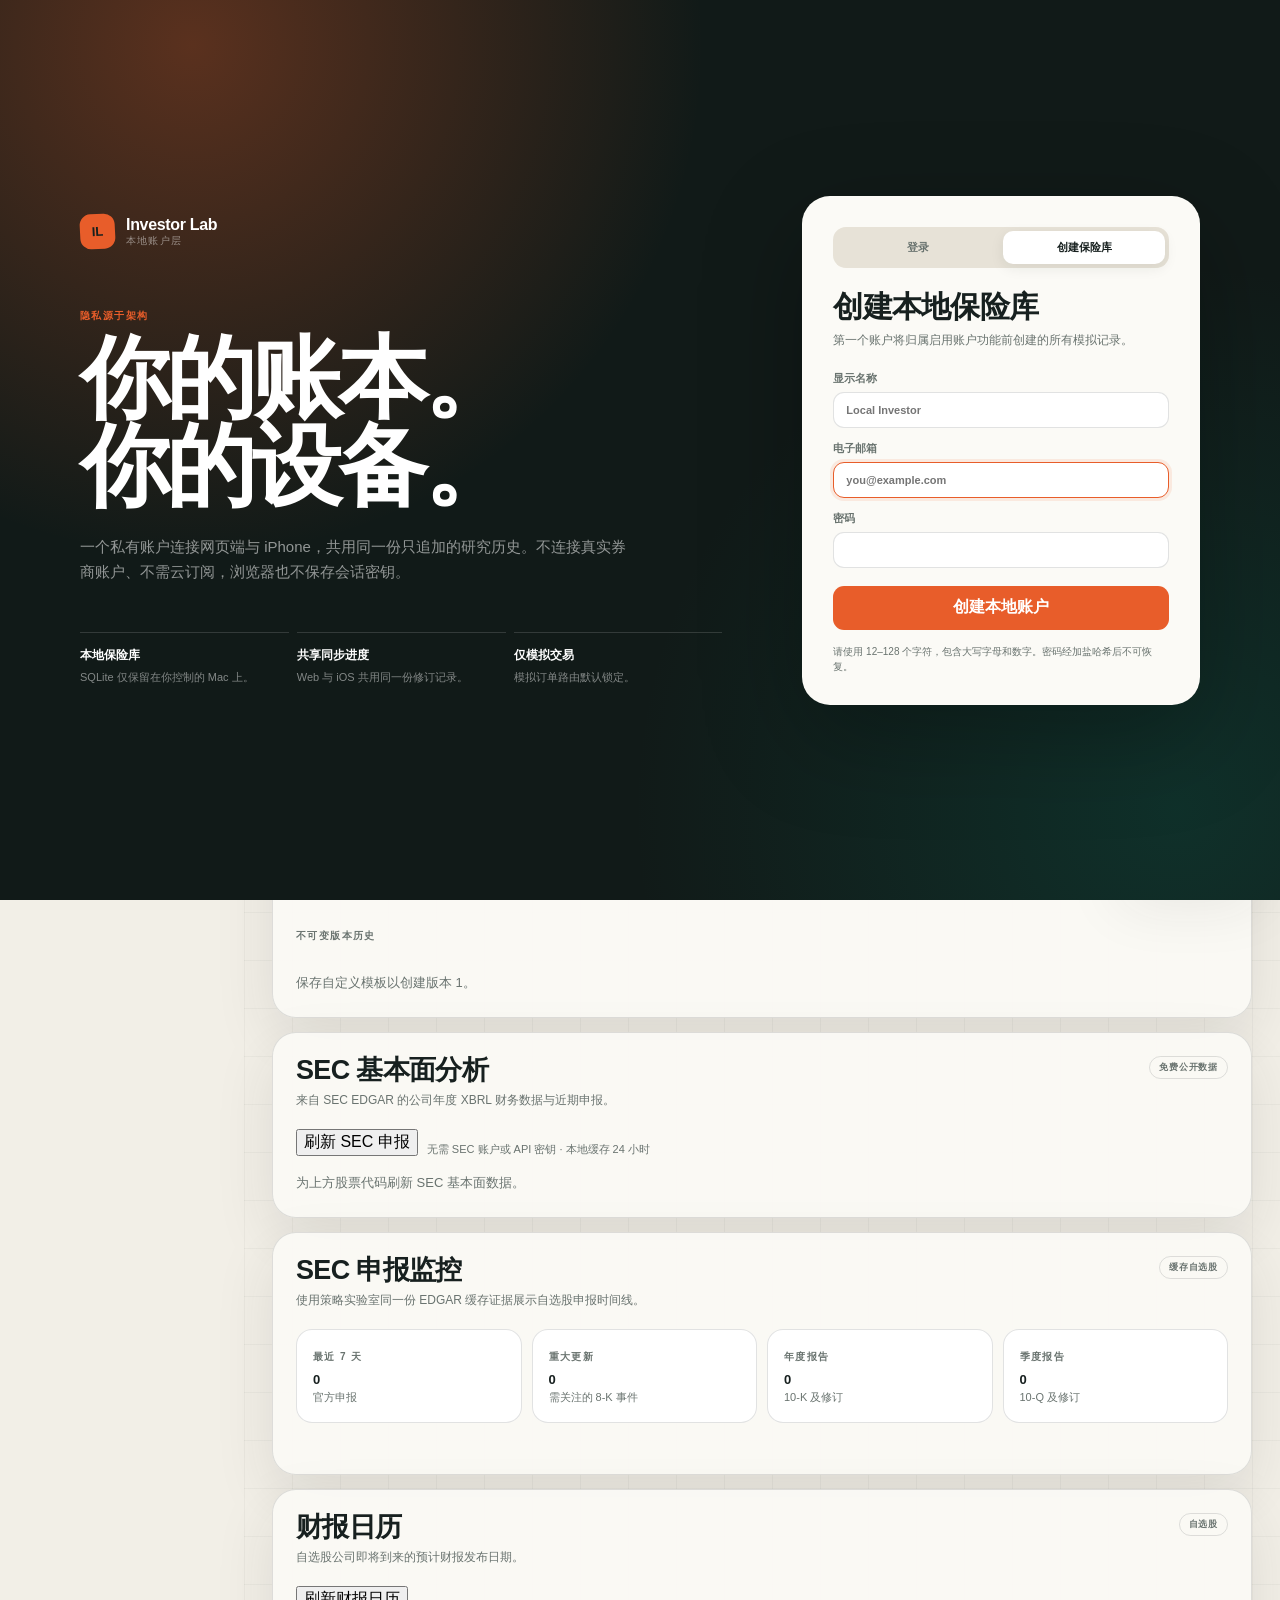
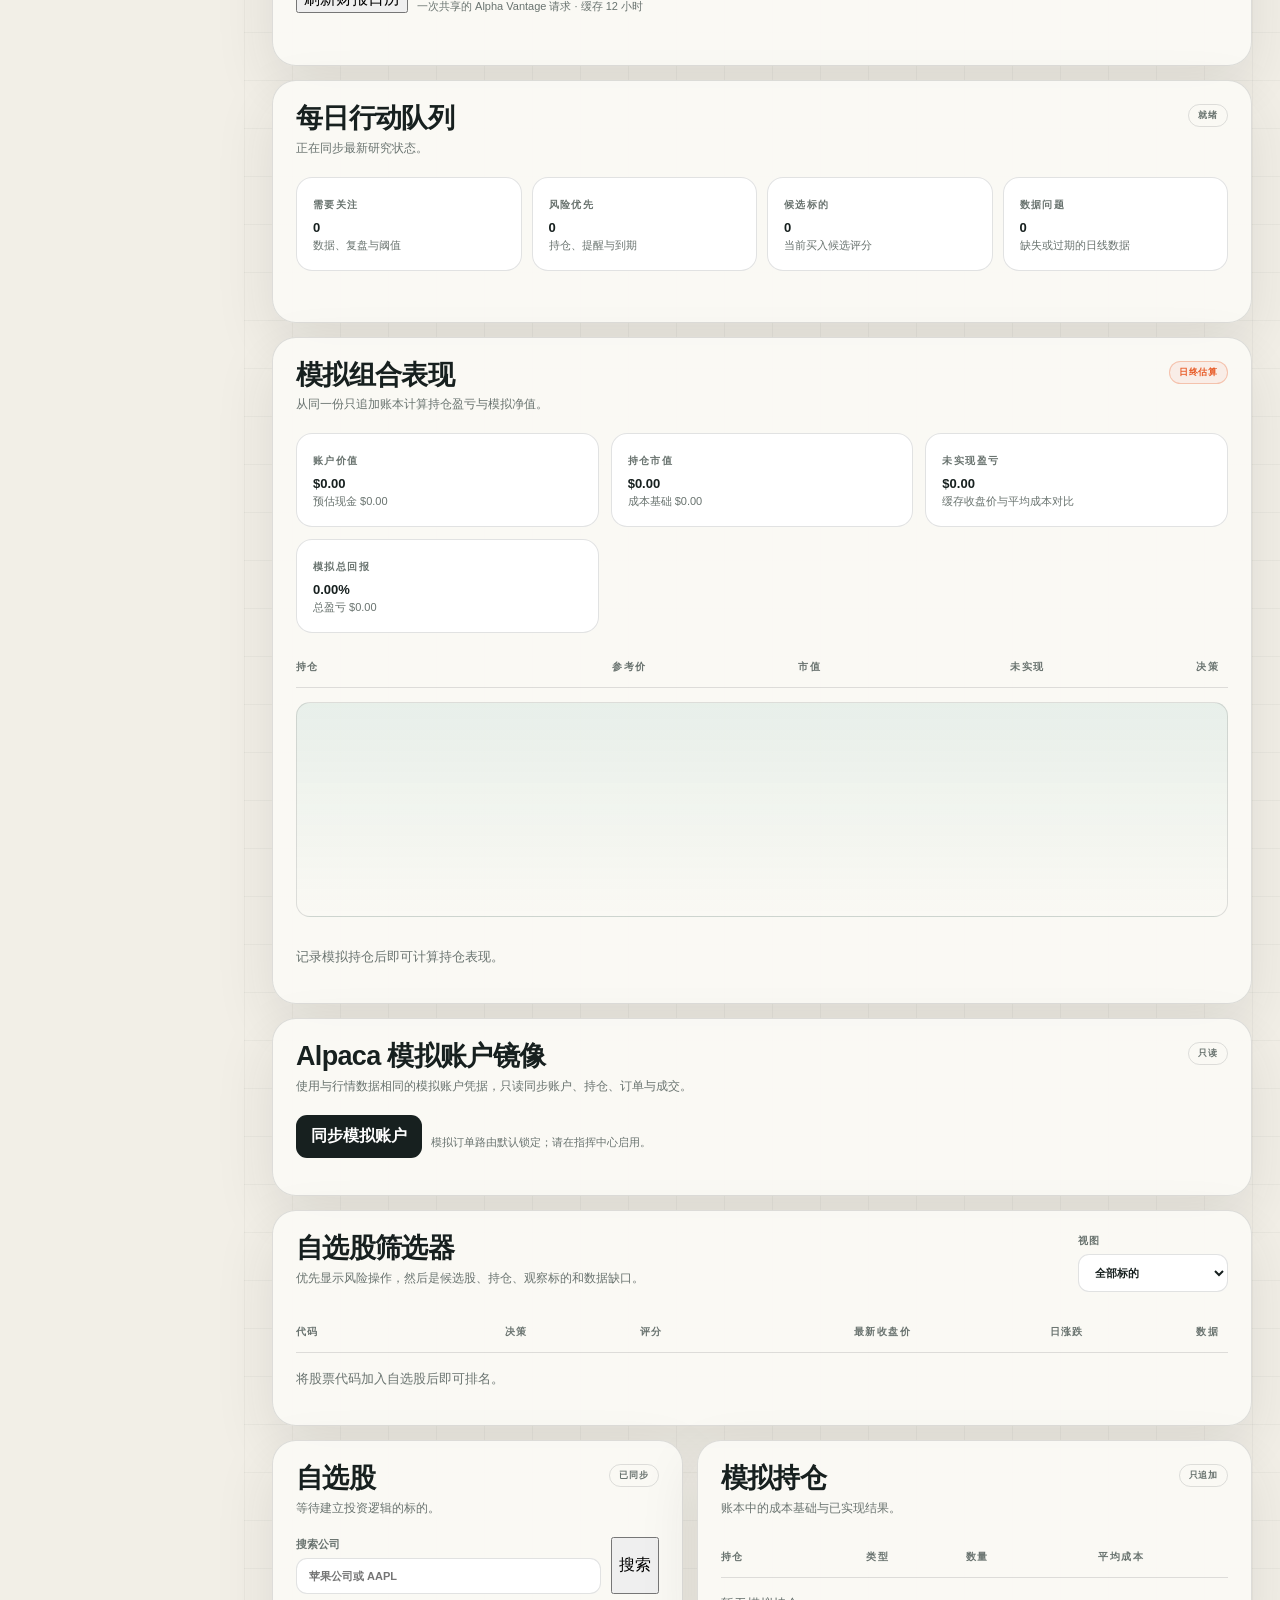
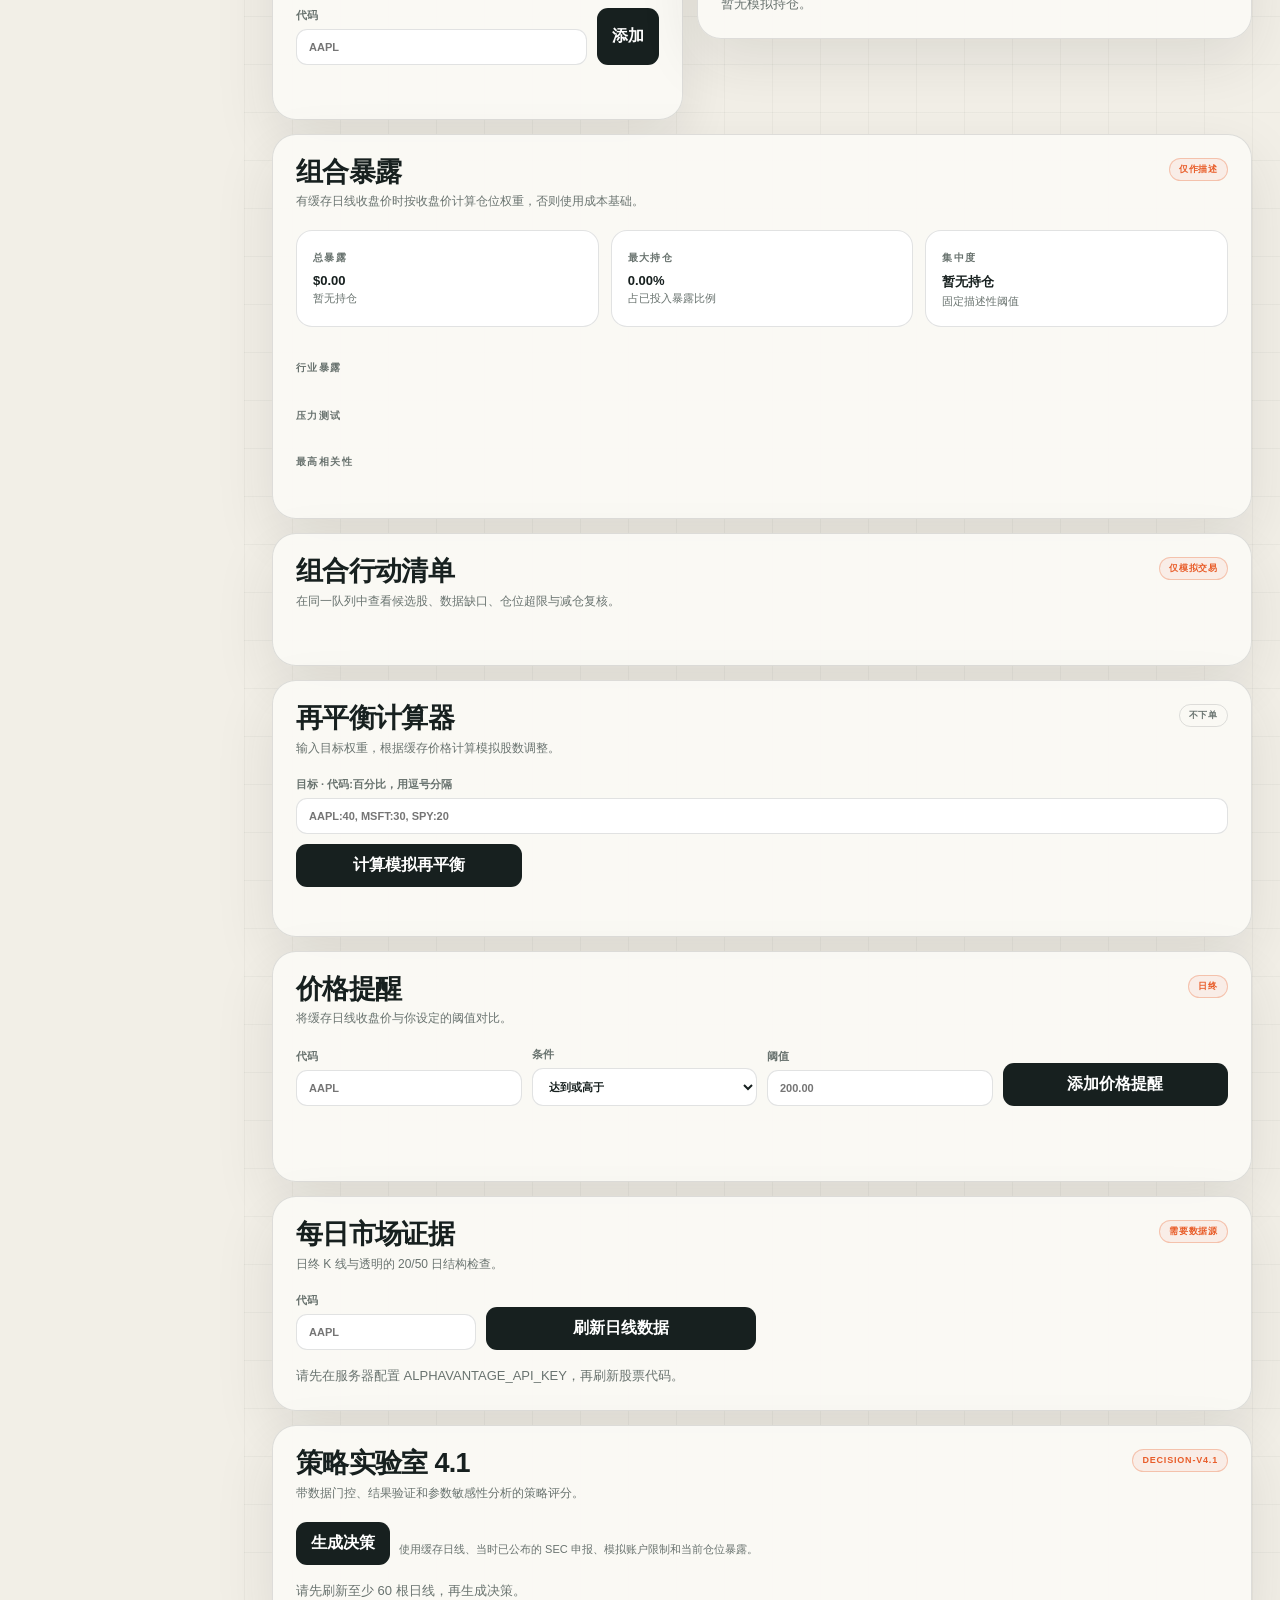
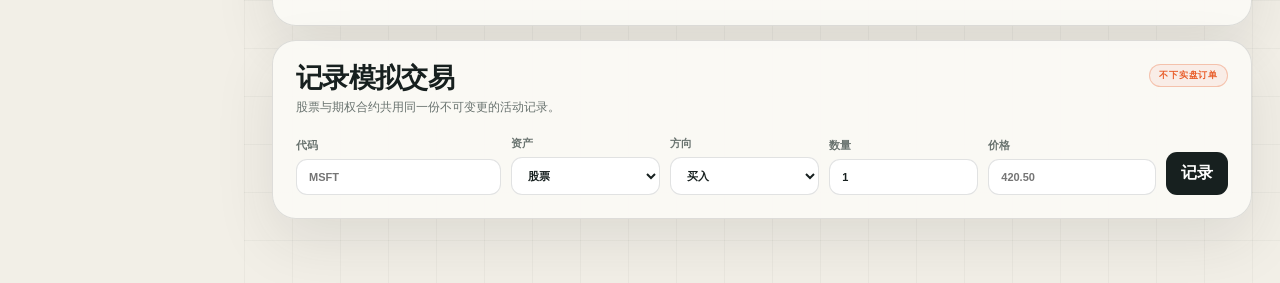
==== web/index.html @ 137f893e "feat: publish Stock Thesis Ledger v0.1.0" ====
<!doctype html>
<html lang="en">
<head>
  <meta charset="utf-8">
  <meta name="viewport" content="width=device-width, initial-scale=1">
  <meta name="description" content="A private, local-first workspace for paper trading, market research, and synchronized web and iPhone records.">
  <title>Investor Lab</title>
  <link rel="icon" href="data:,">
  <style>
    :root {
      --ink: #17201f;
      --ink-soft: #283331;
      --muted: #69736f;
      --paper: #f2efe7;
      --paper-deep: #e7e2d7;
      --card: #fbfaf6;
      --line: rgba(23, 32, 31, .13);
      --line-dark: rgba(255, 255, 255, .12);
      --signal: #e85d2a;
      --signal-soft: #f8d8cb;
      --positive: #0b7864;
      --negative: #b33c2e;
      --sidebar: #15201e;
      --shadow: 0 22px 60px rgba(38, 42, 38, .10);
      --font-sans: "SF Pro", -apple-system, BlinkMacSystemFont, "Helvetica Neue", sans-serif;
      --weight-regular: 400;
      --weight-medium: 500;
      --weight-semibold: 600;
      --weight-bold: 700;
      --space-xs: 4px;
      --space-sm: 8px;
      --space-md: 12px;
      --space-lg: 16px;
      --space-xl: 24px;
      --space-2xl: 32px;
      --space-3xl: 48px;
      --radius-xs: 8px;
      --radius-sm: 11px;
      --radius-md: 17px;
      --radius-lg: 24px;
      --radius-xl: 30px;
      --radius-full: 999px;
    }

    * { box-sizing: border-box; }
    html { background: var(--sidebar); }
    body {
      margin: 0;
      min-height: 100vh;
      color: var(--ink);
      background: var(--paper);
      font-family: var(--font-sans);
    }
    button, input, select { font: inherit; }
    button { cursor: pointer; }

    .shell { min-height: 100vh; display: grid; grid-template-columns: 244px minmax(0, 1fr); }
    .sidebar {
      position: sticky;
      top: 0;
      height: 100vh;
      padding: 28px 22px 22px;
      color: #f7f2e8;
      background:
        radial-gradient(circle at 20% 0%, rgba(232, 93, 42, .22), transparent 18rem),
        var(--sidebar);
      display: flex;
      flex-direction: column;
      border-right: 1px solid rgba(255, 255, 255, .07);
    }
    .brand { display: flex; align-items: center; gap: 11px; margin-bottom: 42px; }
    .brand-mark {
      width: 35px;
      height: 35px;
      border-radius: 11px;
      display: grid;
      place-items: center;
      color: var(--sidebar);
      background: var(--signal);
      font: 800 13px/1 var(--font-sans);
      transform: rotate(-3deg);
    }
    .brand-name { font-weight: 700; letter-spacing: -.02em; }
    .brand-note { color: rgba(255, 255, 255, .48); font-size: 10px; letter-spacing: .12em; text-transform: uppercase; }

    .nav-label, .eyebrow, .micro-label, th {
      font-size: 10px;
      font-weight: 800;
      letter-spacing: .14em;
      text-transform: uppercase;
    }
    .nav-label { color: rgba(255, 255, 255, .38); margin: 0 10px 10px; }
    .nav { display: grid; gap: 6px; }
    .nav-button {
      width: 100%;
      border: 0;
      color: rgba(255, 255, 255, .62);
      background: transparent;
      border-radius: 13px;
      padding: 12px 13px;
      display: flex;
      align-items: center;
      gap: 11px;
      text-align: left;
      font-weight: 650;
    }
    .nav-button:hover { color: white; background: rgba(255, 255, 255, .06); }
    .nav-button.active { color: white; background: rgba(255, 255, 255, .11); }
    .nav-icon { width: 20px; font: var(--weight-bold) 13px/1 var(--font-sans); color: var(--signal); }
    .sidebar-foot { margin-top: auto; border-top: 1px solid var(--line-dark); padding-top: 18px; }
    .connection { display: flex; align-items: center; gap: 9px; color: rgba(255, 255, 255, .72); font-size: 12px; }
    .status-dot { width: 8px; height: 8px; border-radius: 50%; background: var(--positive); box-shadow: 0 0 0 5px rgba(11, 120, 100, .14); }
    .status-dot.offline { background: var(--negative); box-shadow: 0 0 0 5px rgba(179, 60, 46, .14); }
    .paper-badge { margin-top: 15px; color: rgba(255, 255, 255, .44); font: var(--weight-semibold) 10px/1.4 var(--font-sans); }

    .content {
      min-width: 0;
      position: relative;
      background:
        linear-gradient(rgba(23, 32, 31, .038) 1px, transparent 1px),
        linear-gradient(90deg, rgba(23, 32, 31, .038) 1px, transparent 1px),
        var(--paper);
      background-size: 48px 48px;
    }
    .content::before {
      content: "";
      position: fixed;
      inset: 0 0 0 244px;
      pointer-events: none;
      background: radial-gradient(circle at 87% 5%, rgba(11, 120, 100, .10), transparent 30rem);
    }
    .topbar {
      min-height: 76px;
      padding: 17px 34px;
      border-bottom: 1px solid var(--line);
      background: rgba(242, 239, 231, .82);
      backdrop-filter: blur(18px);
      position: sticky;
      top: 0;
      z-index: 10;
      display: flex;
      align-items: center;
      justify-content: space-between;
      gap: 24px;
    }
    .page-kicker { color: var(--signal); margin-bottom: 3px; }
    .page-title { margin: 0; font: var(--weight-semibold) 18px/1.2 var(--font-sans); letter-spacing: -.02em; }
    .top-actions { display: flex; align-items: center; gap: 10px; }
    .date-chip, .sync-chip { border: 1px solid var(--line); border-radius: 999px; padding: 8px 11px; background: rgba(255, 255, 255, .48); font-size: 11px; color: var(--muted); }
    .sync-chip { color: var(--positive); font-weight: 700; }

    main { width: min(1280px, calc(100% - 56px)); margin: 0 auto; padding: 32px 0 64px; position: relative; }
    .view { display: none; animation: rise .38s ease-out both; }
    .view.active { display: block; }

    .hero {
      min-height: 270px;
      border-radius: 30px;
      padding: 32px;
      color: white;
      background:
        radial-gradient(circle at 82% 16%, rgba(232, 93, 42, .45), transparent 20rem),
        linear-gradient(125deg, #17221f, #25342f);
      box-shadow: var(--shadow);
      display: grid;
      grid-template-columns: 1.2fr .8fr;
      gap: 32px;
      overflow: hidden;
      position: relative;
    }
    .hero::after { content: "IL / 01"; position: absolute; right: 25px; bottom: 16px; color: rgba(255,255,255,.13); font: var(--weight-bold) 58px/1 var(--font-sans); }
    .eyebrow { margin: 0 0 12px; color: var(--signal); }
    h1, h2, h3 { margin: 0; }
    h1 { max-width: 650px; font: var(--weight-semibold) clamp(42px, 5vw, 69px)/.98 var(--font-sans); letter-spacing: -.045em; }
    h2 { font: var(--weight-semibold) 27px/1.1 var(--font-sans); letter-spacing: -.025em; }
    h3 { font-size: 14px; letter-spacing: -.01em; }
    .hero-copy { margin: 18px 0 0; max-width: 610px; color: rgba(255, 255, 255, .61); line-height: 1.55; font-size: 14px; }
    .hero-metrics { align-self: end; display: grid; gap: 10px; position: relative; z-index: 1; }
    .hero-metric { padding: 14px 0; border-bottom: 1px solid rgba(255,255,255,.14); display: flex; align-items: end; justify-content: space-between; gap: 14px; }
    .hero-metric:last-child { border: 0; }
    .hero-metric span { color: rgba(255,255,255,.48); font-size: 11px; }
    .hero-metric strong { font: var(--weight-bold) 23px/1 var(--font-sans); font-variant-numeric: tabular-nums; }

    .metric-grid { display: grid; grid-template-columns: repeat(3, 1fr); gap: 13px; margin: 14px 0; }
    .metric-card, .panel { border: 1px solid var(--line); background: rgba(251, 250, 246, .92); box-shadow: var(--shadow); }
    .metric-card { min-height: 115px; border-radius: var(--radius-md); padding: 18px; display: flex; flex-direction: column; justify-content: space-between; }
    .micro-label { color: var(--muted); }
    .metric-value { font: var(--weight-bold) 27px/1 var(--font-sans); font-variant-numeric: tabular-nums; letter-spacing: -.04em; }
    .metric-foot { font-size: 10px; color: var(--muted); }

    .grid { display: grid; grid-template-columns: minmax(0, .85fr) minmax(0, 1.15fr); gap: 14px; align-items: start; }
    .panel { min-width: 0; border-radius: var(--radius-lg); padding: 23px; }
    .panel.wide { grid-column: 1 / -1; }
    .panel-head { display: flex; align-items: flex-start; justify-content: space-between; gap: 16px; margin-bottom: 20px; }
    .panel-subtitle { color: var(--muted); font-size: 12px; margin: 6px 0 0; }
    .tag { flex: 0 0 auto; border: 1px solid var(--line); border-radius: 999px; padding: 6px 9px; color: var(--muted); font: var(--weight-bold) 9px/1 var(--font-sans); text-transform: uppercase; letter-spacing: .09em; }
    .tag.warning { border-color: rgba(232, 93, 42, .3); color: var(--signal); background: rgba(232, 93, 42, .07); }

    form { display: grid; gap: 10px; }
    label { display: grid; gap: 6px; color: var(--muted); font-size: 11px; font-weight: 700; }
    input, select, textarea { width: 100%; border: 1px solid var(--line); border-radius: 11px; padding: 11px 12px; color: var(--ink); background: white; outline: none; }
    textarea { min-height: 76px; resize: vertical; font: inherit; line-height: 1.45; }
    input:focus, select:focus, textarea:focus { border-color: var(--signal); box-shadow: 0 0 0 3px rgba(232, 93, 42, .11); }
    .primary-button { border: 0; border-radius: 11px; padding: 11px 15px; color: white; background: var(--ink); font-weight: 750; }
    .primary-button:hover { background: var(--signal); }
    .watch-form { grid-template-columns: 1fr auto; }
    .market-form { grid-template-columns: minmax(180px, .35fr) auto; max-width: 460px; align-items: end; }
    .trade-form { grid-template-columns: 1.1fr .8fr .8fr .8fr .9fr auto; align-items: end; }
    .watch-list { display: flex; flex-wrap: wrap; gap: 8px; margin-top: 17px; }
    .ticker { display: inline-flex; align-items: center; gap: 2px; border: 1px solid var(--line); border-radius: 999px; padding-right: 4px; background: white; font: var(--weight-bold) 12px/1 var(--font-sans); }
    .ticker button { border: 0; background: transparent; }
    .ticker-symbol { padding: 8px 4px 8px 12px; color: var(--ink); font: inherit; }
    .ticker-symbol:hover { color: var(--signal); }
    .ticker-remove { padding: 0 4px; color: var(--muted); font-size: 16px; }
    .ticker-remove:hover { color: var(--negative); }
    .ticker button:focus-visible { outline: 2px solid var(--signal); outline-offset: 2px; }
    .research-board { display: grid; gap: 8px; margin-top: 14px; }
    .research-card { width: 100%; display: grid; grid-template-columns: minmax(100px, 1fr) auto auto; align-items: center; gap: 14px; border: 1px solid var(--line); border-radius: 14px; padding: 12px 13px; color: var(--ink); background: rgba(255, 255, 255, .7); text-align: left; }
    .research-card:hover { border-color: rgba(232, 93, 42, .38); background: white; transform: translateY(-1px); }
    .research-card strong, .research-card b { display: block; font-variant-numeric: tabular-nums; }
    .research-card small { display: block; margin-top: 4px; color: var(--muted); font-size: 10px; }
    .research-card__price, .research-card__date { text-align: right; }
    .research-card__date { color: var(--muted); font-size: 10px; }
    .market-chart-shell { margin: 18px 0 4px; padding: 14px; border: 1px solid var(--line); border-radius: 18px; background: linear-gradient(180deg, white, var(--paper)); overflow: hidden; }
    .market-chart { display: block; width: 100%; height: auto; min-height: 230px; }
    .market-chart .grid-line { stroke: var(--line); stroke-width: 1; }
    .market-chart .price-line { fill: none; stroke: var(--positive); stroke-width: 3; stroke-linecap: round; stroke-linejoin: round; }
    .market-chart .price-area { fill: url(#marketArea); }
    .market-chart .volume-bar { fill: rgba(232, 93, 42, .32); }
    .market-chart text { fill: var(--muted); font: 10px var(--font-sans); }
    .market-chart-caption { display: flex; justify-content: space-between; gap: 12px; margin-top: 7px; color: var(--muted); font-size: 10px; }
    .decision-hero { display: grid; grid-template-columns: minmax(220px,.65fr) minmax(0,1.35fr); gap: 14px; }
    .decision-call { min-height: 190px; display: flex; flex-direction: column; justify-content: space-between; padding: 22px; border-radius: 20px; color: white; background: linear-gradient(145deg, var(--ink), #253735); overflow: hidden; position: relative; }
    .decision-call::after { content: ""; position: absolute; width: 150px; height: 150px; right: -48px; top: -55px; border-radius: 50%; background: rgba(232,93,42,.26); filter: blur(6px); }
    .decision-call strong { position: relative; z-index: 1; font: var(--weight-semibold) clamp(31px,4vw,50px)/.95 var(--font-display); letter-spacing: -.04em; }
    .decision-call p { position: relative; z-index: 1; margin: 8px 0 0; color: rgba(255,255,255,.68); font-size: 11px; }
    .decision-score { align-self: flex-start; position: relative; z-index: 1; border: 1px solid rgba(255,255,255,.24); border-radius: 999px; padding: 7px 10px; font: var(--weight-bold) 11px/1 var(--font-sans); }
    .factor-list { display: grid; gap: 8px; }
    .factor-row { display: grid; grid-template-columns: minmax(130px,.8fr) minmax(100px,1fr) auto; gap: 12px; align-items: center; padding: 10px 12px; border: 1px solid var(--line); border-radius: 13px; background: white; }
    .factor-row span { color: var(--muted); font-size: 10px; }
    .factor-row strong { font-size: 11px; text-align: right; font-variant-numeric: tabular-nums; }
    .factor-track { height: 6px; overflow: hidden; border-radius: 99px; background: var(--paper-deep); }
    .factor-fill { height: 100%; border-radius: inherit; background: linear-gradient(90deg, var(--positive), var(--signal)); }
    .decision-evidence { display: grid; grid-template-columns: 1fr 1fr; gap: 12px; margin-top: 14px; }
    .decision-evidence ul { margin: 8px 0 0; padding-left: 18px; color: var(--ink-soft); font-size: 11px; line-height: 1.55; }
    .briefing-summary { display: grid; grid-template-columns: repeat(4, 1fr); gap: 10px; }
    .briefing-list { display: grid; gap: 8px; margin-top: 16px; }
    .briefing-item { grid-template-columns: minmax(120px,.45fr) minmax(0,1fr) auto; }
    .performance-grid { grid-template-columns: repeat(4, 1fr); }
    .screener-filter { min-width: 150px; }
    .screener-symbol { border: 0; padding: 0; color: var(--ink); background: transparent; font: inherit; font-weight: 800; cursor: pointer; }
    .screener-symbol:hover { color: var(--signal); }
    .strategy-lens { display: grid; grid-template-columns: minmax(0,1fr) minmax(0,1.4fr); gap: 18px; align-items: end; }
    .strategy-lens form { grid-template-columns: 1fr 1fr auto; align-items: end; }
    .strategy-explainer { padding: 15px 17px; border-left: 3px solid var(--signal); border-radius: 0 14px 14px 0; background: var(--paper); }
    .strategy-explainer strong { display: block; font-size: 13px; }
    .strategy-explainer p { margin: 5px 0 0; color: var(--muted); font-size: 11px; line-height: 1.5; }
    .mini-chart { width: 100%; min-height: 180px; display: block; margin-top: 14px; background: linear-gradient(180deg, rgba(20,125,100,.08), transparent); border: 1px solid var(--line); border-radius: 14px; }
    .compact-list { display: grid; gap: 9px; margin-top: 14px; }
    .compact-row { display: grid; grid-template-columns: minmax(90px,.7fr) minmax(150px,1.6fr) auto; gap: 12px; align-items: center; padding: 11px 13px; border: 1px solid var(--line); border-radius: 12px; background: var(--paper); }
    .compact-row p { margin: 3px 0 0; color: var(--muted); font-size: 11px; }
    .level-grid { display: grid; grid-template-columns: repeat(4,minmax(0,1fr)); gap: 10px; margin-top: 14px; }
    .level-card { padding: 12px; border: 1px solid var(--line); border-radius: 12px; background: var(--paper); }
    .level-card strong { display:block; margin-top:5px; font-family:var(--display); font-size:20px; }
    .template-form { margin-top:14px; padding-top:14px; border-top:1px solid var(--line); }
    .planner-form .lab-field__helper { display: block; margin-top: 5px; color: var(--muted); font-size: 10px; font-weight: 500; line-height: 1.4; }

    .table-wrap { overflow-x: auto; }
    table { width: 100%; min-width: 560px; border-collapse: collapse; }
    th, td { padding: 13px 9px; text-align: right; border-bottom: 1px solid var(--line); }
    th { color: var(--muted); }
    th:first-child, td:first-child { text-align: left; padding-left: 0; }
    td { font: var(--weight-medium) 12px/1.35 var(--font-sans); font-variant-numeric: tabular-nums; }
    .positive { color: var(--positive); }
    .negative { color: var(--negative); }
    .empty { color: var(--muted); padding: 17px 0 2px; font-size: 13px; }

    .mode-hero { display: grid; grid-template-columns: minmax(0, 1.2fr) minmax(290px, .8fr); gap: 14px; margin-bottom: 14px; }
    .brief-card { min-height: 236px; background: var(--ink); color: white; border-radius: 28px; padding: 28px; position: relative; overflow: hidden; }
    .brief-card::after { content: ""; position: absolute; width: 230px; height: 230px; border: 1px solid rgba(255,255,255,.10); border-radius: 50%; right: -70px; top: -80px; box-shadow: 0 0 0 35px rgba(255,255,255,.025), 0 0 0 70px rgba(255,255,255,.018); }
    .brief-card h1 { font-size: clamp(36px, 4vw, 56px); max-width: 640px; }
    .brief-card p:last-child { max-width: 560px; color: rgba(255,255,255,.58); line-height: 1.55; }
    .guard-card { border: 1px solid rgba(232, 93, 42, .25); background: var(--signal-soft); border-radius: 28px; padding: 25px; }
    .guard-card h2 { font-size: 16px; }
    .guard-list { list-style: none; margin: 20px 0 0; padding: 0; display: grid; gap: 13px; }
    .guard-list li { display: flex; gap: 10px; align-items: flex-start; color: #74402d; font-size: 12px; line-height: 1.4; }
    .guard-list li::before { content: ""; width: 8px; height: 8px; border-radius: 50%; background: var(--signal); margin-top: 4px; flex: 0 0 auto; }
    .status-grid { display: grid; grid-template-columns: repeat(3, 1fr); gap: 12px; }
    .status-box { border: 1px solid var(--line); border-radius: 16px; padding: 16px; background: white; }
    .status-box strong { display: block; margin: 8px 0 3px; font-size: 13px; }
    .status-box p { margin: 0; color: var(--muted); font-size: 11px; line-height: 1.45; }
    .evidence-note { margin: 16px 0 0; padding: 14px 16px; border-left: 3px solid var(--signal); color: var(--ink-soft); background: var(--paper); font-size: 12px; line-height: 1.55; }
    .scenario-line { margin-top: 12px; color: var(--muted); font-size: 11px; line-height: 1.5; }
    .planner-form { grid-template-columns: repeat(4, minmax(0, 1fr)); align-items: end; }
    .planner-form .span-2 { grid-column: span 2; }
    .planner-form .span-4 { grid-column: 1 / -1; }
    .planner-form .primary-button { min-height: 42px; }
    .plan-result { margin-top: 20px; padding-top: 20px; border-top: 1px solid var(--line); }
    .plan-result .status-grid { margin-top: 0; }
    .plan-status { margin-top: 14px; display: flex; flex-wrap: wrap; align-items: center; gap: 9px; color: var(--muted); font-size: 11px; }
    .plan-history { margin-top: 20px; display: grid; gap: 9px; }
    .plan-item { display: grid; grid-template-columns: minmax(90px,.35fr) minmax(0,1fr) auto; gap: 14px; align-items: center; padding: 13px 15px; border: 1px solid var(--line); border-radius: 14px; background: white; }
    .plan-item strong { font-size: 12px; }
    .plan-item p { margin: 3px 0 0; color: var(--muted); font-size: 10px; line-height: 1.35; }
    .plan-item time { color: var(--muted); font-size: 9px; white-space: nowrap; }
    .payoff-strip { margin-top: 12px; display: flex; gap: 7px; overflow-x: auto; padding-bottom: 4px; }
    .payoff-point { min-width: 105px; padding: 10px; border: 1px solid var(--line); border-radius: 12px; background: white; }
    .payoff-point span { display: block; color: var(--muted); font-size: 9px; }
    .payoff-point strong { display: block; margin-top: 5px; font-size: 11px; font-variant-numeric: tabular-nums; }
    .exposure-list, .entry-list { display: grid; gap: 9px; margin-top: 16px; }
    .exposure-row { display: grid; grid-template-columns: 100px minmax(0, 1fr) 90px; gap: 12px; align-items: center; padding: 11px 0; border-bottom: 1px solid var(--line); }
    .exposure-row:last-child { border-bottom: 0; }
    .exposure-track { height: 7px; overflow: hidden; border-radius: 999px; background: var(--paper-deep); }
    .exposure-fill { height: 100%; border-radius: inherit; background: linear-gradient(90deg, var(--positive), var(--signal)); }
    .exposure-row small { color: var(--muted); font-size: 9px; }
    .journal-entry { padding: 16px; border: 1px solid var(--line); border-radius: 16px; background: white; }
    .journal-entry-head { display: flex; align-items: flex-start; justify-content: space-between; gap: 12px; }
    .journal-entry h3 { margin-top: 5px; font-size: 14px; }
    .journal-entry p { margin: 9px 0 0; color: var(--ink-soft); font-size: 12px; line-height: 1.55; white-space: pre-wrap; }
    .journal-entry-meta { color: var(--muted); font-size: 9px; }
    .plan-action { display: grid; justify-items: end; gap: 7px; }
    .review-dialog { width: min(620px, calc(100vw - 28px)); padding: 0; border: 0; border-radius: 24px; color: var(--ink); background: white; box-shadow: 0 30px 90px rgba(16,24,32,.28); }
    .review-dialog::backdrop { background: rgba(16,24,32,.56); backdrop-filter: blur(4px); }
    .review-dialog__body { padding: 24px; }
    .review-dialog__head { display: flex; justify-content: space-between; gap: 16px; margin-bottom: 18px; }
    .review-dialog__head h2 { margin-top: 5px; font-size: 22px; }
    .review-dialog__actions { display: flex; justify-content: flex-end; gap: 9px; grid-column: 1 / -1; }

    .toast { position: fixed; right: 20px; bottom: 20px; z-index: 30; max-width: 360px; color: white; background: var(--ink); padding: 13px 17px; border-radius: 13px; box-shadow: var(--shadow); opacity: 0; transform: translateY(10px); pointer-events: none; transition: .2s ease; }
    .toast.show { opacity: 1; transform: none; }
    [hidden] { display: none !important; }
    .account-chip { border: 1px solid var(--line); border-radius: 999px; padding: 8px 12px; color: var(--ink); background: rgba(255,255,255,.62); font-size: 11px; font-weight: 750; }
    .account-chip:hover { color: var(--signal); border-color: rgba(232,93,42,.32); }
    .button-row { display: flex; flex-wrap: wrap; gap: 9px; align-items: center; }
    .danger-panel { border-color: rgba(179,60,46,.28); background: linear-gradient(145deg, rgba(251,250,246,.96), rgba(179,60,46,.045)); }
    .danger-button { border: 1px solid rgba(179,60,46,.38); border-radius: 11px; padding: 11px 15px; color: white; background: var(--negative); font-weight: 750; }
    .danger-button:hover { background: #8f2e24; }
    .health-list { display: grid; gap: 8px; }
    .health-row { display: flex; justify-content: space-between; gap: 14px; padding: 10px 0; border-bottom: 1px solid var(--line); color: var(--muted); font-size: 11px; }
    .health-row:last-child { border-bottom: 0; }
    .health-row strong { color: var(--ink); text-align: right; }
    .import-preview { margin-top: 17px; padding: 16px; border: 1px solid var(--line); border-radius: 16px; background: white; }
    .import-preview h3 { margin-bottom: 4px; }
    .import-preview .table-wrap { margin: 12px 0; max-height: 290px; overflow: auto; }
    .import-preview table { min-width: 480px; }

    .auth-gate {
      position: fixed;
      inset: 0;
      z-index: 100;
      overflow-y: auto;
      color: white;
      background:
        radial-gradient(circle at 15% 5%, rgba(232,93,42,.34), transparent 32rem),
        radial-gradient(circle at 92% 90%, rgba(11,120,100,.24), transparent 34rem),
        #111a18;
    }
    .auth-layout { min-height: 100%; width: min(1120px, calc(100% - 40px)); margin: auto; padding: 58px 0; display: grid; grid-template-columns: minmax(0,1.05fr) minmax(340px,.65fr); align-items: center; gap: 80px; }
    .auth-story { max-width: 650px; }
    .auth-story .brand { margin-bottom: 60px; }
    .auth-story h1 { font-size: clamp(52px,7vw,92px); }
    .auth-story-copy { max-width: 560px; margin: 24px 0 0; color: rgba(255,255,255,.54); font-size: 15px; line-height: 1.65; }
    .auth-principles { margin-top: 48px; display: grid; grid-template-columns: repeat(3,1fr); gap: 8px; }
    .auth-principle { padding-top: 14px; border-top: 1px solid rgba(255,255,255,.14); color: rgba(255,255,255,.48); font-size: 11px; line-height: 1.45; }
    .auth-principle strong { display: block; color: white; margin-bottom: 5px; font-size: 12px; }
    .auth-card { color: var(--ink); background: var(--card); border: 1px solid rgba(255,255,255,.14); border-radius: 28px; padding: 30px; box-shadow: 0 30px 100px rgba(0,0,0,.28); }
    .auth-card h2 { margin-top: 22px; font-size: 30px; }
    .auth-card-copy { color: var(--muted); margin: 8px 0 22px; font-size: 12px; line-height: 1.5; }
    .auth-tabs { display: grid; grid-template-columns: 1fr 1fr; gap: 4px; padding: 4px; background: var(--paper-deep); border-radius: 13px; }
    .auth-tab { border: 0; border-radius: 10px; padding: 9px; color: var(--muted); background: transparent; font-size: 11px; font-weight: 750; }
    .auth-tab.active { color: var(--ink); background: white; box-shadow: 0 4px 14px rgba(23,32,31,.08); }
    .auth-form { gap: 13px; }
    .auth-form .primary-button { margin-top: 5px; min-height: 44px; background: var(--signal); }
    .auth-form .primary-button:hover { background: var(--ink); }
    .auth-hint { margin: 14px 0 0; color: var(--muted); font-size: 10px; line-height: 1.5; }
    @keyframes rise { from { opacity: 0; transform: translateY(10px); } to { opacity: 1; transform: none; } }
    @media (prefers-reduced-motion: reduce) { *, *::before, *::after { scroll-behavior: auto !important; animation: none !important; transition: none !important; } }

    @media (max-width: 980px) {
      .shell { grid-template-columns: 86px minmax(0, 1fr); }
      .sidebar { padding-inline: 14px; }
      .brand { justify-content: center; }
      .brand-copy, .nav-label, .nav-button span:not(.nav-icon), .sidebar-foot { display: none; }
      .nav-button { justify-content: center; padding: 13px; }
      .content::before { inset-left: 86px; }
      .hero { grid-template-columns: 1fr; }
      .hero-metrics { grid-template-columns: repeat(3, 1fr); }
      .hero-metric { display: block; }
      .hero-metric strong { display: block; margin-top: 8px; }
      .trade-form { grid-template-columns: repeat(3, 1fr); }
      .trade-form .primary-button { grid-column: 1 / -1; }
      .auth-layout { gap: 40px; }
    }

    @media (max-width: 720px) {
      html { background: var(--paper); }
      .shell { display: block; }
      .sidebar { position: sticky; z-index: 20; width: 100%; height: auto; padding: 10px 12px; display: flex; flex-direction: row; align-items: center; overflow-x: auto; }
      .brand { margin: 0 8px 0 0; }
      .brand-mark { width: 32px; height: 32px; }
      .sidebar .nav { display: flex; gap: 4px; }
      .nav-button { width: auto; padding: 9px 11px; white-space: nowrap; }
      .nav-button span:not(.nav-icon) { display: inline; font-size: 11px; }
      .nav-icon { width: auto; }
      .content::before { display: none; }
      .topbar { position: relative; min-height: 66px; padding: 14px 16px; }
      .date-chip { display: none; }
      main { width: min(100% - 24px, 1280px); padding-top: 18px; }
      .hero { min-height: 0; padding: 24px; border-radius: 24px; }
      .hero::after { display: none; }
      .hero-metrics { grid-template-columns: 1fr; }
      .hero-metric { display: flex; }
      .metric-grid, .grid, .mode-hero, .status-grid, .decision-hero, .decision-evidence, .briefing-summary, .performance-grid, .strategy-lens, .level-grid { grid-template-columns: 1fr; }
      .strategy-lens form { grid-template-columns: 1fr 1fr auto; }
      .panel.wide { grid-column: auto; }
      .trade-form { grid-template-columns: 1fr 1fr; }
      .trade-form .primary-button { grid-column: 1 / -1; }
      .market-form { grid-template-columns: 1fr auto; }
      .planner-form { grid-template-columns: 1fr 1fr; }
      .planner-form .span-4 { grid-column: 1 / -1; }
      .auth-layout { grid-template-columns: 1fr; padding: 32px 0; }
      .auth-story .brand { margin-bottom: 32px; }
      .auth-story h1 { font-size: clamp(45px,13vw,70px); }
      .auth-principles { margin-top: 28px; }
    }

    @media (max-width: 460px) {
      .nav-button span:not(.nav-icon) { display: none; }
      .sync-chip { display: none; }
      .account-chip { max-width: 142px; overflow: hidden; text-overflow: ellipsis; white-space: nowrap; }
      h1 { font-size: 42px; }
      .metric-grid { grid-template-columns: 1fr 1fr; }
      .metric-card:last-child { grid-column: 1 / -1; }
      .panel { padding: 19px; border-radius: 20px; }
      .trade-form { grid-template-columns: 1fr; }
      .trade-form .primary-button { grid-column: auto; }
      .market-form { grid-template-columns: 1fr; }
      .planner-form { grid-template-columns: 1fr; }
      .planner-form .span-2, .planner-form .span-4 { grid-column: auto; }
      .strategy-lens form { grid-template-columns: 1fr; }
      .plan-item { grid-template-columns: 1fr auto; }
      .plan-item > div:nth-child(2) { grid-column: 1 / -1; grid-row: 2; }
      .exposure-row { grid-template-columns: 78px minmax(0,1fr) 70px; }
      .auth-layout { width: min(100% - 24px, 1120px); }
      .auth-principles { grid-template-columns: 1fr; }
      .auth-card { padding: 23px; border-radius: 22px; }
      .factor-row { grid-template-columns: 1fr auto; }
      .factor-track { grid-column: 1 / -1; grid-row: 2; }
    }
  </style>
  <link rel="stylesheet" href="/assets/investor-lab-ui.css">
</head>
<body>
  <section class="auth-gate" id="authGate" aria-labelledby="authTitle">
    <div class="auth-layout">
      <div class="auth-story">
        <div class="brand"><div class="brand-mark">IL</div><div class="brand-copy"><div class="brand-name">Investor Lab</div><div class="brand-note">Local account layer</div></div></div>
        <p class="eyebrow">Private by architecture</p>
        <h1>Your ledger.<br>Your machine.</h1>
        <p class="auth-story-copy">One private account connects the web terminal and iPhone to the same append-only research history. No live-account broker access, no cloud subscription, and no session key stored in browser storage.</p>
        <div class="auth-principles">
          <div class="auth-principle"><strong>Local vault</strong>SQLite stays on the Mac you control.</div>
          <div class="auth-principle"><strong>Shared cursor</strong>Web and iOS acknowledge the same revision trail.</div>
          <div class="auth-principle"><strong>Paper only</strong>Paper order routing is locked by default.</div>
        </div>
      </div>
      <div class="auth-card">
        <div class="auth-tabs" aria-label="Account action">
          <button class="auth-tab" type="button" data-auth-mode="login">Sign in</button>
          <button class="auth-tab active" type="button" data-auth-mode="register">Create vault</button>
        </div>
        <h2 id="authTitle">Create your local vault</h2>
        <p class="auth-card-copy" id="authSubtitle">The first account claims any paper records created before accounts were enabled.</p>
        <form class="auth-form" id="authForm">
          <label id="authNameField">Display name<input id="authName" name="name" autocomplete="name" maxlength="80" placeholder="Local Investor" required></label>
          <label>Email<input id="authEmail" name="email" type="email" autocomplete="email" maxlength="254" placeholder="you@example.com" required></label>
          <label>Password<input id="authPassword" name="password" type="password" autocomplete="new-password" minlength="12" maxlength="128" required></label>
          <button class="primary-button" id="authSubmit" type="submit">Create local account</button>
        </form>
        <p class="auth-hint">Use 12–128 characters with an uppercase letter and a number. The password is salted and hashed; it cannot be recovered.</p>
      </div>
    </div>
  </section>

  <div class="shell" id="appShell" inert>
    <aside class="sidebar" aria-label="Primary navigation">
      <div class="brand">
        <div class="brand-mark">IL</div>
        <div class="brand-copy"><div class="brand-name">Investor Lab</div><div class="brand-note">Private terminal</div></div>
      </div>
      <p class="nav-label">Workspace</p>
      <nav class="nav lab-nav">
        <button class="nav-button lab-nav__item active" type="button" data-view="overview" aria-label="Portfolio" aria-current="page"><span class="nav-icon">01</span><span>Portfolio</span></button>
        <button class="nav-button lab-nav__item" type="button" data-view="daytrade" aria-label="Day trade"><span class="nav-icon">02</span><span>Day trade</span></button>
        <button class="nav-button lab-nav__item" type="button" data-view="options" aria-label="Options"><span class="nav-icon">03</span><span>Options</span></button>
        <button class="nav-button lab-nav__item" type="button" data-view="command" aria-label="Command"><span class="nav-icon">04</span><span>Command</span></button>
        <button class="nav-button lab-nav__item" type="button" data-view="journal" aria-label="Journal"><span class="nav-icon">05</span><span>Journal</span></button>
        <button class="nav-button lab-nav__item" type="button" data-view="settings" aria-label="Settings"><span class="nav-icon">06</span><span>Settings</span></button>
      </nav>
      <div class="sidebar-foot">
        <div class="connection"><span class="status-dot" id="statusDot"></span><span id="sidebarSync">Local API synced</span></div>
        <div class="paper-badge">PAPER MODE / REAL ACCOUNT BLOCKED</div>
      </div>
    </aside>

    <section class="content">
      <header class="topbar">
        <div>
          <div class="page-kicker micro-label" id="pageKicker">Private research workspace</div>
          <h2 class="page-title" id="pageTitle">Portfolio command center</h2>
        </div>
        <div class="top-actions">
          <span class="date-chip" id="currentDate"></span>
          <span class="sync-chip" id="syncState">Local / connecting</span>
          <button class="account-chip" id="accountButton" type="button" title="Sign out"><span id="accountName">Account</span> · Sign out</button>
        </div>
      </header>

      <main>
        <section class="view active" data-page="overview">
          <article class="hero">
            <div>
              <p class="eyebrow">Daily research brief</p>
              <h1>Capital before conviction.</h1>
              <p class="hero-copy">Track position size, cost basis, and recorded reasoning first. Transparent end-of-day decisions show their source, score, counter-evidence, and invalidation before any paper action.</p>
            </div>
            <div class="hero-metrics">
              <div class="hero-metric"><span>Open positions</span><strong id="heroPositionCount">0</strong></div>
              <div class="hero-metric"><span>Watchlist</span><strong id="heroWatchCount">0</strong></div>
              <div class="hero-metric"><span>Realized P&amp;L</span><strong id="heroRealizedPnl">$0.00</strong></div>
            </div>
          </article>

          <section class="metric-grid" aria-label="Workspace status">
            <article class="metric-card lab-metric"><span class="micro-label lab-metric__label">Execution</span><strong class="metric-value lab-metric__value">Paper</strong><span class="metric-foot lab-metric__foot">Broker routing disabled</span></article>
            <article class="metric-card lab-metric"><span class="micro-label lab-metric__label">Market data</span><strong class="metric-value lab-metric__value" id="marketMetric">Checking</strong><span class="metric-foot lab-metric__foot" id="marketMetricFoot">Server source status</span></article>
            <article class="metric-card lab-metric" data-tone="positive"><span class="micro-label lab-metric__label">Sync</span><strong class="metric-value lab-metric__value" id="syncMetric">Local</strong><span class="metric-foot lab-metric__foot">Web and iPhone share one ledger</span></article>
          </section>

          <section class="grid">
            <article class="panel wide">
              <div class="panel-head"><div><h2>Trading strategy</h2><p class="panel-subtitle">Choose the research lens saved with new decisions without leaving the Lab.</p></div><span class="tag warning lab-badge" data-tone="warning">Profile</span></div>
              <div class="strategy-lens">
                <form class="planner-form" id="labStrategyForm">
                  <label><span>Strategy style</span><select id="labStrategyStyle"><option value="balanced">Balanced</option><option value="growth">Growth</option><option value="value">Value</option><option value="income">Income</option><option value="momentum">Momentum</option></select></label>
                  <label><span>Holding horizon</span><select id="labStrategyHorizon"><option value="day">Day</option><option value="swing" selected>Swing</option><option value="long_term">Long term</option></select></label>
                  <button class="primary-button lab-button" type="submit">Apply strategy</button>
                </form>
                <div class="strategy-explainer"><strong id="labStrategySummary">Balanced · Swing</strong><p id="labStrategyDescription">Combines technical structure with SEC growth, profitability, cash flow, and balance-sheet evidence.</p><p id="labStrategyWeights">60% technical · 25% fundamentals · 15% position fit</p></div>
              </div>
              <form class="planner-form template-form" id="strategyTemplateForm">
                <label><span>Template name</span><input id="strategyTemplateName" maxlength="60" placeholder="My swing model" required></label>
                <label><span>Technical %</span><input id="strategyTechnical" type="number" min="0" max="100" step="1" value="50" required></label>
                <label><span>Fundamentals %</span><input id="strategyFundamental" type="number" min="0" max="100" step="1" value="25" required></label>
                <label><span>Valuation %</span><input id="strategyValuation" type="number" min="0" max="100" step="1" value="10" required></label>
                <label><span>Position risk %</span><input id="strategyPortfolio" type="number" min="0" max="100" step="1" value="15" required></label>
                <label><span>Fee + slippage · bps/side</span><input id="strategyCost" type="number" min="0" max="500" step="1" value="10" required></label>
                <button class="primary-button lab-button" type="submit">Save &amp; activate template</button>
              </form>
              <p class="scenario-line" id="strategyWeightTotal">Weights total 100%.</p>
              <div class="compact-list" id="strategyTemplateList"></div>
              <p class="micro-label" style="margin-top:18px">IMMUTABLE VERSION HISTORY</p>
              <div class="compact-list" id="strategyVersionList"><span class="empty">Save a custom template to create version 1.</span></div>
            </article>

            <article class="panel wide" id="fundamentalsPanel">
              <div class="panel-head"><div><h2>SEC fundamentals</h2><p class="panel-subtitle">Company-reported annual XBRL facts and recent filings from SEC EDGAR.</p></div><span class="tag lab-badge" data-tone="positive">FREE PUBLIC DATA</span></div>
              <div class="button-row"><button class="secondary-button lab-button" id="fundamentalsRefreshButton" type="button">Refresh SEC filings</button><span class="scenario-line">No SEC account or API key required · cached for 24 hours</span></div>
              <div class="empty" id="fundamentalsEmpty">Refresh SEC fundamentals for the symbol above.</div>
              <div id="fundamentalsResult" hidden>
                <div class="panel-head"><div><strong id="fundamentalsCompany">—</strong><p class="panel-subtitle" id="fundamentalsPeriod">—</p></div><span class="tag lab-badge" id="fundamentalsCik">CIK —</span></div>
                <div class="empty" id="fundamentalsChanges" hidden></div>
                <div class="status-grid" id="companyProfile"></div>
                <div class="status-grid" id="fundamentalsMetrics"></div>
                <div class="status-grid" id="valuationMetrics"></div>
                <div class="plan-history" id="quarterlyHistory"></div>
                <div class="plan-history" id="fundamentalsHistory"></div>
                <div class="plan-history" id="filingComparison"></div>
                <div class="plan-history" id="fundamentalsFilings"></div>
                <p class="scenario-line" id="fundamentalsScope"></p>
              </div>
            </article>

            <article class="panel wide" id="secEventsPanel">
              <div class="panel-head"><div><h2>SEC filing monitor</h2><p class="panel-subtitle">Watchlist filing timeline from the same cached EDGAR evidence used by Strategy Lab.</p></div><span class="tag lab-badge" data-tone="positive">CACHED WATCHLIST</span></div>
              <div class="briefing-summary">
                <div class="status-box"><span class="micro-label">Recent 7 days</span><strong id="secEventRecent">0</strong><p>Official submissions</p></div>
                <div class="status-box"><span class="micro-label">Material updates</span><strong id="secEventAttention">0</strong><p>8-K attention events</p></div>
                <div class="status-box"><span class="micro-label">Annual reports</span><strong id="secEventAnnual">0</strong><p>10-K and amendments</p></div>
                <div class="status-box"><span class="micro-label">Quarterly reports</span><strong id="secEventQuarterly">0</strong><p>10-Q and amendments</p></div>
              </div>
              <div class="briefing-list" id="secEventList"></div>
              <p class="scenario-line" id="secEventScope"></p>
            </article>

            <article class="panel wide" id="earningsCalendarPanel">
              <div class="panel-head"><div><h2>Earnings calendar</h2><p class="panel-subtitle">Upcoming estimated report dates for companies on your watchlist.</p></div><span class="tag lab-badge" data-tone="positive">WATCHLIST</span></div>
              <div class="button-row"><button class="secondary-button lab-button" id="earningsRefreshButton" type="button">Refresh earnings calendar</button><span class="scenario-line">One shared Alpha Vantage request · cached for 12 hours</span></div>
              <div class="briefing-list" id="earningsCalendarList"></div>
              <p class="scenario-line" id="earningsCalendarScope"></p>
            </article>

            <article class="panel wide">
              <div class="panel-head"><div><h2 id="briefingHeadline">Daily action queue</h2><p class="panel-subtitle" id="briefingSummary">Syncing your latest research state.</p></div><span class="tag lab-badge" id="briefingBadge" data-tone="positive">READY</span></div>
              <div class="briefing-summary">
                <div class="status-box"><span class="micro-label">Needs attention</span><strong id="briefingAttention">0</strong><p>Data, reviews, and thresholds</p></div>
                <div class="status-box"><span class="micro-label">Risk first</span><strong id="briefingRisk">0</strong><p>Positions, alerts, expirations</p></div>
                <div class="status-box"><span class="micro-label">Candidates</span><strong id="briefingOpportunities">0</strong><p>Current buy-candidate scores</p></div>
                <div class="status-box"><span class="micro-label">Data issues</span><strong id="briefingData">0</strong><p>Missing or stale daily bars</p></div>
              </div>
              <div class="briefing-list" id="briefingTasks"></div>
              <p class="scenario-line" id="briefingScope"></p>
            </article>

            <article class="panel wide">
              <div class="panel-head"><div><h2>Paper portfolio performance</h2><p class="panel-subtitle">Open P&amp;L and estimated paper equity from the same append-only ledger.</p></div><span class="tag warning lab-badge" data-tone="warning">EOD estimate</span></div>
              <div class="status-grid performance-grid">
                <div class="status-box"><span class="micro-label">Account value</span><strong id="performanceEquity">$0.00</strong><p id="performanceCash">$0.00 estimated cash</p></div>
                <div class="status-box"><span class="micro-label">Open market value</span><strong id="performanceMarketValue">$0.00</strong><p id="performanceCost">$0.00 cost basis</p></div>
                <div class="status-box"><span class="micro-label">Unrealized P&amp;L</span><strong id="performanceUnrealized">$0.00</strong><p>Cached close versus average cost</p></div>
                <div class="status-box"><span class="micro-label">Total paper return</span><strong id="performanceReturn">0.00%</strong><p id="performanceTotalPnl">$0.00 total P&amp;L</p></div>
              </div>
              <div class="table-wrap" style="margin-top:14px"><table><thead><tr><th>Position</th><th>Reference</th><th>Market value</th><th>Unrealized</th><th>Decision</th></tr></thead><tbody id="performancePositions"></tbody></table></div>
              <svg class="mini-chart" id="portfolioHistoryChart" viewBox="0 0 960 220" role="img" aria-label="Paper portfolio equity history"></svg>
              <div class="compact-list" id="portfolioHistorySummary"></div>
              <div class="empty" id="performanceEmpty">Record a paper position to calculate open performance.</div>
              <p class="scenario-line" id="performanceDisclaimer"></p>
            </article>

            <article class="panel wide">
              <div class="panel-head"><div><h2>Alpaca Paper account mirror</h2><p class="panel-subtitle">Read-only account, positions, orders, and fills from the same Paper credentials used for market data.</p></div><span class="tag lab-badge" data-tone="positive">READ ONLY</span></div>
              <div class="button-row"><button class="primary-button lab-button" id="paperAccountSyncButton" type="button">Synchronize paper account</button><span class="scenario-line" id="paperAccountStatus">Paper order routing is locked by default; use Command to enable it.</span></div>
              <div class="status-grid" id="paperAccountMetrics"></div>
              <div class="table-wrap" id="paperPositionsWrap" hidden><table><thead><tr><th>Position</th><th>Quantity</th><th>Average</th><th>Current</th><th>Unrealized</th></tr></thead><tbody id="paperPositions"></tbody></table></div>
              <div class="compact-list" id="paperOrders"></div>
            </article>

            <article class="panel wide">
              <div class="panel-head"><div><h2>Watchlist screener</h2><p class="panel-subtitle">Risk actions first, then current candidates, positions, watch names, and data gaps.</p></div><label><span class="micro-label">View</span><select class="screener-filter" id="screenerFilter"><option value="all">All symbols</option><option value="risk">Risk actions</option><option value="opportunity">Candidates</option><option value="position">Held positions</option><option value="watch">Watch / avoid</option><option value="data">Data issues</option></select></label></div>
              <div class="table-wrap"><table><thead><tr><th>Symbol</th><th>Decision</th><th>Score</th><th>Latest close</th><th>Daily change</th><th>Data</th></tr></thead><tbody id="screenerRows"></tbody></table></div>
              <div class="empty" id="screenerEmpty">Add symbols to the watchlist to rank them.</div>
              <p class="scenario-line" id="screenerScope"></p>
            </article>

            <article class="panel">
              <div class="panel-head"><div><h2>Watchlist</h2><p class="panel-subtitle">The names waiting for a thesis.</p></div><span class="tag lab-badge" data-tone="positive">Synced</span></div>
              <form class="watch-form" id="companySearchForm">
                <label class="lab-field"><span class="lab-field__label">Search companies</span><input class="lab-input" id="companySearchQuery" autocomplete="off" maxlength="80" placeholder="Apple or AAPL" required></label>
                <button class="secondary-button lab-button" type="submit">Search</button>
              </form>
              <div class="research-board" id="companySearchResults" aria-live="polite"></div>
              <form class="watch-form" id="watchForm">
                <label class="lab-field"><span class="lab-field__label">Symbol</span><input class="lab-input" id="watchSymbol" autocomplete="off" maxlength="32" placeholder="AAPL" required></label>
                <button class="primary-button lab-button" data-variant="primary" type="submit">Add</button>
              </form>
              <div class="watch-list" id="watchList"></div>
              <div class="research-board" id="watchResearchBoard" aria-live="polite"></div>
            </article>

            <article class="panel">
              <div class="panel-head"><div><h2>Paper positions</h2><p class="panel-subtitle">Cost basis and realized outcome from the ledger.</p></div><span class="tag lab-badge" data-tone="blocked">Append only</span></div>
              <div class="table-wrap lab-table-wrap">
                <table class="lab-table"><thead><tr><th>Position</th><th>Type</th><th>Quantity</th><th>Average</th><th>Realized</th></tr></thead><tbody id="positions"></tbody></table>
                <div class="empty" id="positionEmpty">No paper positions yet.</div>
              </div>
            </article>

            <article class="panel wide">
              <div class="panel-head"><div><h2>Portfolio exposure</h2><p class="panel-subtitle">Position weights use cached daily closes when available and cost basis otherwise.</p></div><span class="tag warning lab-badge" data-tone="warning">Descriptive only</span></div>
              <div class="status-grid">
                <div class="status-box"><span class="micro-label">Gross exposure</span><strong id="riskGross">$0.00</strong><p id="riskPricing">No open positions</p></div>
                <div class="status-box"><span class="micro-label">Largest position</span><strong id="riskLargest">0.00%</strong><p>Of invested exposure</p></div>
                <div class="status-box"><span class="micro-label">Concentration</span><strong id="riskLabel">No open positions</strong><p>Fixed descriptive thresholds</p></div>
              </div>
              <div class="exposure-list" id="riskPositions"></div>
              <p class="micro-label" style="margin-top:18px">SECTOR EXPOSURE</p><div class="exposure-list" id="riskSectors"></div>
              <p class="micro-label" style="margin-top:18px">STRESS TESTS</p><div class="compact-list" id="riskStress"></div>
              <p class="micro-label" style="margin-top:18px">HIGHEST CORRELATIONS</p><div class="compact-list" id="riskCorrelations"></div>
              <p class="scenario-line" id="riskDisclaimer"></p>
            </article>

            <article class="panel wide">
              <div class="panel-head"><div><h2>Portfolio action list</h2><p class="panel-subtitle">Candidates, data gaps, position-limit breaches, and reduce reviews in one queue.</p></div><span class="tag warning lab-badge" data-tone="warning">Paper only</span></div>
              <div class="compact-list" id="portfolioActions"></div>
              <p class="scenario-line" id="portfolioActionsScope"></p>
            </article>

            <article class="panel wide">
              <div class="panel-head"><div><h2>Rebalance calculator</h2><p class="panel-subtitle">Enter target weights and calculate simulated share adjustments from cached prices.</p></div><span class="tag lab-badge" data-tone="blocked">No orders</span></div>
              <form class="planner-form" id="rebalanceForm"><label class="span-4"><span>Targets · SYMBOL:percent, comma separated</span><input id="rebalanceTargets" placeholder="AAPL:40, MSFT:30, SPY:20" required></label><button class="primary-button lab-button" type="submit">Calculate paper rebalance</button></form>
              <div class="compact-list" id="rebalanceResult"></div><p class="scenario-line" id="rebalanceNote"></p>
            </article>

            <article class="panel wide">
              <div class="panel-head"><div><h2>Price alerts</h2><p class="panel-subtitle">Compare cached daily closes with thresholds you choose.</p></div><span class="tag warning lab-badge" data-tone="warning">End of day</span></div>
              <form class="planner-form" id="alertForm">
                <label><span>Symbol</span><input id="alertSymbol" maxlength="32" autocomplete="off" placeholder="AAPL" required></label>
                <label><span>Condition</span><select id="alertDirection"><option value="above">At or above</option><option value="below">At or below</option></select></label>
                <label><span>Threshold</span><input id="alertThreshold" type="number" min="0.000001" step="0.000001" placeholder="200.00" required></label>
                <button class="primary-button lab-button" type="submit">Add price alert</button>
              </form>
              <div class="plan-history" id="alertRules"></div>
              <div class="plan-history" id="alertHistory"></div>
              <p class="scenario-line" id="alertDisclaimer"></p>
            </article>

            <article class="panel wide">
              <div class="panel-head"><div><h2>Daily market evidence</h2><p class="panel-subtitle">End-of-day bars with a transparent 20/50-day structure check.</p></div><span class="tag warning lab-badge" data-tone="warning" id="marketFreshness">Source required</span></div>
              <form class="market-form" id="marketForm">
                <label class="lab-field"><span class="lab-field__label">Symbol</span><input class="lab-input" id="marketSymbol" autocomplete="off" maxlength="32" placeholder="AAPL" required></label>
                <button class="primary-button lab-button" data-variant="primary" id="marketRefreshButton" type="submit">Refresh daily bars</button>
              </form>
              <form class="market-form evidence-note" id="marketSetupForm" hidden>
                <label class="lab-field"><span class="lab-field__label">Alpha Vantage API key</span><input class="lab-input" id="marketApiKey" type="password" minlength="8" maxlength="128" autocomplete="off" required></label>
                <button class="primary-button lab-button" type="submit">Save to Mac Keychain</button>
                <span>Get a personal free key from <a href="https://www.alphavantage.co/support/#api-key" target="_blank" rel="noreferrer">Alpha Vantage</a>. The key is sent only to this local server and is never returned.</span>
              </form>
              <div class="empty" id="marketEmpty">Configure ALPHAVANTAGE_API_KEY on the server, then refresh a symbol.</div>
              <div id="marketResult" hidden>
                <figure class="market-chart-shell">
                  <svg class="market-chart" id="marketChart" viewBox="0 0 960 280" role="img" aria-label="Historical daily closing-price and volume chart"></svg>
                  <figcaption class="market-chart-caption"><span id="marketChartCaption">Historical daily closes</span><span>Close · volume</span></figcaption>
                </figure>
                <div class="status-grid" style="margin-top:18px">
                  <div class="status-box"><span class="micro-label">Structure</span><strong id="marketState">—</strong><p id="marketDate">No date</p></div>
                  <div class="status-box"><span class="micro-label">Latest close</span><strong id="marketClose">—</strong><p id="marketChange">—</p></div>
                  <div class="status-box"><span class="micro-label">Moving averages</span><strong id="marketSma">—</strong><p>20-day / 50-day</p></div>
                </div>
                <div class="status-grid" style="margin-top:12px">
                  <div class="status-box"><span class="micro-label">Observed range</span><strong id="marketRange">—</strong><p id="marketRangePeriod">Cached window</p></div>
                  <div class="status-box"><span class="micro-label">Period return</span><strong id="marketPeriodReturn">—</strong><p>First to latest close</p></div>
                  <div class="status-box"><span class="micro-label">Maximum drawdown</span><strong id="marketDrawdown">—</strong><p>Close-based historical path</p></div>
                </div>
                <p class="scenario-line" id="marketVolatility"></p>
                <div class="status-grid" id="marketDataQuality" style="margin-top:12px"></div>
                <p class="scenario-line" id="marketDataQualityNote"></p>
                <p class="evidence-note" id="marketExplanation"></p>
                <p class="scenario-line" id="marketScenario"></p>
              </div>
            </article>

            <article class="panel wide">
              <div class="panel-head"><div><h2>Strategy Lab 4.1</h2><p class="panel-subtitle">Strategy-specific scoring with data gates, outcome validation, and parameter sensitivity.</p></div><span class="tag warning lab-badge" data-tone="warning" id="decisionModelBadge">DECISION-V4.1</span></div>
              <div class="button-row"><button class="primary-button lab-button" id="decisionGenerateButton" type="button">Generate decision</button><span class="scenario-line">Uses cached daily bars, point-in-time SEC filings, your paper-account limits, and current position exposure.</span></div>
              <div class="empty" id="decisionEmpty">Refresh at least 60 daily bars, then generate a decision.</div>
              <div id="decisionResult" hidden>
                <div class="decision-hero">
                  <div class="decision-call"><span class="decision-score" id="decisionScore">— / 100</span><div><strong id="decisionSignal">—</strong><p id="decisionSymbolDate">No decision recorded</p></div></div>
                  <div class="factor-list" id="decisionFactors"></div>
                </div>
                <div class="status-grid" style="margin-top:14px">
                  <div class="status-box"><span class="micro-label">Risk budget</span><strong id="decisionRisk">—</strong><p id="decisionRiskDetail">From your profile</p></div>
                  <div class="status-box"><span class="micro-label">Position capacity</span><strong id="decisionCapacity">—</strong><p id="decisionCapacityDetail">Before a new entry</p></div>
                  <div class="status-box"><span class="micro-label">Observed range</span><strong id="decisionRange">—</strong><p id="decisionRangeDetail">Not a target</p></div>
                </div>
                <p class="scenario-line" id="decisionStrategyAllocation"></p>
                <div class="status-grid" id="decisionPricePlan" style="margin-top:14px"></div>
                <div class="evidence-note" id="decisionPriceFormula" hidden></div>
                <div class="evidence-note" id="decisionStrategyLogic"></div>
                <div class="decision-evidence">
                  <div class="evidence-note"><strong>Supporting evidence</strong><ul id="decisionEvidence"></ul></div>
                  <div class="evidence-note"><strong>Counter-evidence</strong><ul id="decisionCounterEvidence"></ul></div>
                </div>
                <p class="evidence-note" id="decisionInvalidation"></p>
                <div class="status-grid" id="decisionBacktest" style="margin-top:14px"></div>
                <svg class="mini-chart" id="decisionBacktestChart" viewBox="0 0 960 220" role="img" aria-label="Walk-forward equity curve"></svg>
                <div class="table-wrap" id="decisionBacktestTradesWrap"><table><thead><tr><th>Entry</th><th>Exit</th><th>Return</th><th>Outcome</th></tr></thead><tbody id="decisionBacktestTrades"></tbody></table></div>
                <p class="scenario-line" id="decisionBacktestNote"></p>
                <div class="status-grid" id="decisionValidation" style="margin-top:14px"></div>
                <div class="compact-list" id="decisionSensitivity"></div>
                <div class="plan-history" id="decisionOutcomes"></div>
                <p class="scenario-line" id="decisionValidationNote"></p>
                <div class="compact-list" id="decisionChangeDrivers"></div>
                <div class="plan-history" id="decisionHistory"></div>
                <p class="scenario-line" id="decisionDisclaimer"></p>
              </div>
            </article>

            <article class="panel wide">
              <div class="panel-head"><div><h2>Record a paper trade</h2><p class="panel-subtitle">Stocks and option contracts share the same immutable activity trail.</p></div><span class="tag warning lab-badge" data-tone="warning">No live order</span></div>
              <form class="trade-form" id="tradeForm">
                <label class="lab-field"><span class="lab-field__label">Symbol</span><input class="lab-input" id="tradeSymbol" autocomplete="off" maxlength="32" placeholder="MSFT" required></label>
                <label class="lab-field"><span class="lab-field__label">Asset</span><select class="lab-input" id="tradeAsset"><option value="equity">Stock</option><option value="option">Option</option></select></label>
                <label class="lab-field"><span class="lab-field__label">Side</span><select class="lab-input" id="tradeSide"><option value="buy">Buy</option><option value="sell">Sell</option></select></label>
                <label class="lab-field"><span class="lab-field__label">Quantity</span><input class="lab-input" id="tradeQuantity" type="number" min="0.000001" step="0.000001" value="1" required></label>
                <label class="lab-field"><span class="lab-field__label">Price</span><input class="lab-input" id="tradePrice" type="number" min="0.000001" step="0.000001" placeholder="420.50" required></label>
                <button class="primary-button lab-button" data-variant="primary" type="submit">Record</button>
              </form>
            </article>
          </section>
        </section>

        <section class="view" data-page="daytrade">
          <section class="mode-hero">
            <article class="brief-card"><p class="eyebrow">Intraday workspace</p><h1>Plan the exit before the entry.</h1><p>Turn your own entry, invalidation, target, and loss limits into a reviewable worksheet. It remains paper-only and does not invent a live quote or trading signal.</p></article>
            <article class="guard-card"><h2>Pre-trade guardrail</h2><ul class="guard-list"><li>IEX real-time plan with Nasdaq halt checks</li><li>Real-account execution remains blocked</li><li>Daily loss and consecutive-loss stops are visible</li><li>PDT count is an app-ledger estimate</li></ul></article>
          </section>
          <article class="panel" style="margin-bottom:14px">
            <div class="panel-head"><div><h2>Watchlist day-trade scanner</h2><p class="panel-subtitle">Ranks saved symbols by gap, relative volume, IEX spread, risk gates, and the three deterministic setups.</p></div><span class="tag warning lab-badge" id="dayScannerBadge" data-tone="warning">NOT RUN</span></div>
            <div class="button-row"><button class="primary-button lab-button" id="dayScannerButton" type="button">Scan watchlist</button><button class="account-chip" id="dayStreamButton" type="button">Start live monitor</button><span class="scenario-line" id="dayMarketClock">Market clock has not loaded.</span></div>
            <div class="compact-list" id="dayScannerRows"><span class="empty">Run the scanner after configuring Alpaca data.</span></div>
            <p class="scenario-line" id="dayScannerScope"></p>
          </article>
          <article class="panel" style="margin-bottom:14px">
            <div class="panel-head"><div><h2>Live premarket plan</h2><p class="panel-subtitle">IEX quote and minute bars, plus Nasdaq's current halt feed. Full SIP data remains optional and paid.</p></div><span class="tag warning lab-badge" id="realtimeBadge" data-tone="warning">SETUP</span></div>
            <form class="planner-form" id="realtimeSetupForm">
              <label><span>Alpaca API key ID</span><input id="alpacaKeyID" type="password" autocomplete="off" required></label>
              <label><span>Alpaca secret key</span><input id="alpacaSecret" type="password" autocomplete="off" required></label>
              <button class="secondary-button lab-button" type="submit">Save to Mac Keychain</button>
            </form>
            <div class="button-row"><button class="primary-button lab-button" id="dayLiveRefresh" type="button">Load live plan</button><span class="scenario-line" id="dayLiveScope">Use a personal Alpaca Basic account for IEX-only data.</span></div>
            <div class="level-grid" id="dayLiveLevels"></div>
            <p class="micro-label" style="margin-top:18px">RULE-BASED SETUPS</p><div class="compact-list" id="dayLiveSetups"></div>
            <p class="micro-label" style="margin-top:18px">OPENING-RANGE REPLAY</p><div class="status-grid" id="dayReplay"></div><p class="scenario-line" id="dayReplayNote"></p>
            <div class="button-row"><input id="dayReplayDate" type="date"><button class="account-chip" id="dayReplayLoad" type="button">Load minute replay</button></div>
            <div id="dayReplayPlayer" hidden><div class="button-row"><select id="dayReplayTimeframe"><option value="1m">1 minute</option><option value="5m">5 minutes</option><option value="15m">15 minutes</option></select><select id="dayReplaySpeed"><option value="1000">1× speed</option><option value="500">2× speed</option><option value="250">4× speed</option></select><button class="account-chip" id="dayReplayPlay" type="button">Play replay</button></div><svg class="mini-chart" id="dayReplayChart" viewBox="0 0 960 260" role="img" aria-label="Day Trade candlestick replay"></svg><input id="dayReplaySlider" type="range" min="0" max="0" value="0" style="width:100%"><div class="level-grid" id="dayReplayFrame"></div><p class="scenario-line" id="dayReplayPlayerNote"></p></div>
          </article>
          <article class="panel" style="margin-bottom:14px">
            <div class="panel-head"><div><h2>PDT transition &amp; daily stop monitor</h2><p class="panel-subtitle">Legacy PDT estimate plus current self-recorded loss stops; confirm your broker's margin method.</p></div><span class="tag lab-badge" id="dayGuardBadge" data-tone="positive">CLEAR</span></div>
            <div class="status-grid"><div class="status-box"><span class="micro-label">Estimated day trades</span><strong id="dayTradeCount">0</strong><p id="dayTradeWindow">Five recent weekdays</p></div><div class="status-box"><span class="micro-label">Consecutive losses</span><strong id="dayLossStreak">0</strong><p>Self-recorded reviews</p></div><div class="status-box"><span class="micro-label">Recorded loss today</span><strong id="dayRecordedLoss">$0.00</strong><p id="daySavedLossLimit">Saved daily limit</p></div></div>
            <div class="compact-list" id="dayStopConditions"></div><p class="scenario-line" id="dayGuardScope"></p>
          </article>
          <article class="panel">
            <div class="panel-head"><div><h2>Manual risk worksheet</h2><p class="panel-subtitle">Maximum whole shares are calculated from the risk limits you supply—not recommended by the app.</p></div><span class="tag warning lab-badge" data-tone="warning">No live order</span></div>
            <form class="planner-form" id="dayPlanForm">
              <label><span>Symbol</span><input id="daySymbol" maxlength="32" autocomplete="off" placeholder="AAPL" required></label>
              <label><span>Direction</span><select id="dayDirection"><option value="long">Long</option><option value="short">Short</option></select></label>
              <label><span>Account size</span><input id="dayAccount" type="number" min="0.01" step="0.01" value="25000" required></label>
              <label><span>Risk per trade %</span><input id="dayRiskPercent" type="number" min="0.01" max="10" step="0.01" value="0.5" required></label>
              <label><span>Maximum position %</span><input id="dayMaxPosition" type="number" min="0.1" max="100" step="0.1" value="10" required></label>
              <label><span>Entry</span><input id="dayEntry" type="number" min="0.000001" step="0.000001" required></label>
              <label><span>Stop / invalidation</span><input id="dayStop" type="number" min="0.000001" step="0.000001" required></label>
              <label><span>Target</span><input id="dayTarget" type="number" min="0.000001" step="0.000001" required></label>
              <label><span>Minimum reward/risk</span><input id="dayMinimumRR" type="number" min="0.1" max="20" step="0.1" value="2" required></label>
              <label><span>Daily loss limit</span><input id="dayLossLimit" type="number" min="0.01" step="0.01" value="300" required></label>
              <label><span>Loss already used</span><input id="dayLossUsed" type="number" min="0" step="0.01" value="0" required></label>
              <label class="span-2"><span>Neutral hypothesis</span><textarea id="dayHypothesis" maxlength="500" placeholder="What observable condition are you reviewing?" required></textarea></label>
              <input id="dayPremarketHigh" type="hidden"><input id="dayPremarketLow" type="hidden"><input id="dayVWAP" type="hidden"><input id="dayOpeningHigh" type="hidden"><input id="dayOpeningLow" type="hidden"><input id="daySupport" type="hidden"><input id="dayResistance" type="hidden"><input id="dayHaltStatus" type="hidden" value="unknown"><input id="daySetupKey" type="hidden" value="manual">
              <button class="primary-button lab-button span-4" type="submit">Save planning worksheet</button>
            </form>
            <div class="plan-result" id="dayPlanResult" hidden>
              <div class="status-grid">
                <div class="status-box"><span class="micro-label">Risk budget used</span><strong id="dayBudget">—</strong><p id="dayCapacity">—</p></div>
                <div class="status-box"><span class="micro-label">Maximum whole shares</span><strong id="dayShares">—</strong><p id="dayBinding">User-limit calculation</p></div>
                <div class="status-box"><span class="micro-label">Reward / risk</span><strong id="dayRR">—</strong><p id="dayRRCheck">—</p></div>
              </div>
              <p class="evidence-note" id="dayPlanNote"></p>
            </div>
            <div class="plan-history" id="dayPlanHistory"></div>
          </article>
        </section>

        <section class="view" data-page="options">
          <section class="mode-hero">
            <article class="brief-card"><p class="eyebrow">Options laboratory</p><h1>Structure first. Premium second.</h1><p>Inspect indicative chain snapshots, Greeks, IV, and liquidity before comparing a defined-risk payoff.</p></article>
            <article class="guard-card"><h2>Options data gate</h2><ul class="guard-list"><li>Indicative snapshots are observations, not executions</li><li>Liquidity gate checks bid, ask, spread, and volume</li><li>Assignment and early-exercise risk still require review</li><li>Multi-leg execution and broker routing stay disabled</li></ul></article>
          </section>
          <article class="panel" style="margin-bottom:14px">
            <div class="panel-head"><div><h2>Option chain explorer</h2><p class="panel-subtitle">Alpaca indicative snapshots with IV, Greeks, expected move, and defined-risk candidates.</p></div><span class="tag warning lab-badge" id="optionChainBadge" data-tone="warning">INDICATIVE</span></div>
            <form class="planner-form" id="optionChainForm"><label><span>Underlying symbol</span><input id="optionChainSymbol" maxlength="32" autocomplete="off" placeholder="AAPL" required></label><label><span>Contract side</span><select id="optionFilterRight"><option value="all">Calls and puts</option><option value="call">Calls</option><option value="put">Puts</option></select></label><label><span>DTE range</span><div class="button-row"><input id="optionMinDTE" type="number" min="0" max="730" value="7"><input id="optionMaxDTE" type="number" min="0" max="730" value="60"></div></label><label><span>Minimum volume</span><input id="optionMinVolume" type="number" min="0" value="1"></label><label><span>Maximum spread %</span><input id="optionMaxSpread" type="number" min="0" max="1000" step="0.1" value="20"></label><label><span>Liquidity</span><select id="optionLiquidOnly"><option value="true">Liquid only</option><option value="false">Show all</option></select></label><button class="primary-button lab-button span-4" type="submit">Load filtered option chain</button></form>
            <div class="status-grid" id="optionChainSummary"></div>
            <p class="micro-label" style="margin-top:18px">VOLATILITY &amp; PORTFOLIO GREEKS</p><div class="compact-list" id="optionAnalytics"></div>
            <div class="compact-list" id="optionCandidates"></div>
            <div class="table-wrap" id="optionContractsWrap" hidden><table><thead><tr><th>Contract</th><th>Bid / ask</th><th>IV / delta</th><th>Volume</th><th>Liquidity</th></tr></thead><tbody id="optionContracts"></tbody></table></div>
            <p class="scenario-line" id="optionChainScope">Load a symbol to inspect up to five 1,000-contract pages.</p>
          </article>
          <article class="panel">
            <div class="panel-head"><div><h2>Expiration payoff worksheet</h2><p class="panel-subtitle">Single-leg, vertical, long-volatility, and four-leg condor structures use deterministic expiration math.</p></div><span class="tag warning lab-badge" data-tone="warning">Manual premiums</span></div>
            <form class="planner-form" id="optionPlanForm">
              <label><span>Symbol</span><input id="optionSymbol" maxlength="32" autocomplete="off" placeholder="AAPL" required></label>
              <label><span>Strategy</span><select id="optionStrategy"><option value="long_call">Long call</option><option value="long_put">Long put</option><option value="bull_call_spread">Bull call spread</option><option value="bear_put_spread">Bear put spread</option><option value="long_straddle">Long straddle / strangle</option><option value="iron_condor">Iron condor</option></select></label>
              <label><span>Expiration</span><input id="optionExpiration" type="date" required></label>
              <label><span>Contracts</span><input id="optionQuantity" type="number" min="1" max="1000" step="1" value="1" required></label>
              <label><span id="primaryStrikeLabel">Long strike</span><input id="optionPrimaryStrike" type="number" min="0.000001" step="0.000001" required></label>
              <label><span id="primaryPremiumLabel">Long premium</span><input id="optionPrimaryPremium" type="number" min="0.000001" step="0.000001" required></label>
              <label id="secondaryStrikeField"><span>Short strike</span><input id="optionSecondaryStrike" type="number" min="0.000001" step="0.000001"></label>
              <label id="secondaryPremiumField"><span>Short premium</span><input id="optionSecondaryPremium" type="number" min="0.000001" step="0.000001"></label>
              <label id="tertiaryStrikeField" hidden><span>Short call strike</span><input id="optionTertiaryStrike" type="number" min="0.000001" step="0.000001"></label>
              <label id="tertiaryPremiumField" hidden><span>Short call premium</span><input id="optionTertiaryPremium" type="number" min="0.000001" step="0.000001"></label>
              <label id="quaternaryStrikeField" hidden><span>Long call strike</span><input id="optionQuaternaryStrike" type="number" min="0.000001" step="0.000001"></label>
              <label id="quaternaryPremiumField" hidden><span>Long call premium</span><input id="optionQuaternaryPremium" type="number" min="0.000001" step="0.000001"></label>
              <label class="span-4"><span>Neutral hypothesis</span><textarea id="optionHypothesis" maxlength="500" placeholder="What structure or expiration outcome are you comparing?" required></textarea></label>
              <button class="primary-button lab-button span-4" type="submit">Save payoff worksheet</button>
            </form>
            <div class="plan-result" id="optionPlanResult" hidden>
              <div class="status-grid">
                <div class="status-box"><span class="micro-label">Maximum loss</span><strong id="optionMaxLoss">—</strong><p>At expiration</p></div>
                <div class="status-box"><span class="micro-label">Maximum profit</span><strong id="optionMaxProfit">—</strong><p>At expiration</p></div>
                <div class="status-box"><span class="micro-label">Breakeven</span><strong id="optionBreakeven">—</strong><p id="optionNetDebit">—</p></div>
              </div>
              <div class="payoff-strip" id="optionPayoff"></div>
              <p class="evidence-note" id="optionPlanNote"></p>
            </div>
            <div class="plan-history" id="optionPlanHistory"></div>
          </article>
        </section>

        <section class="view" data-page="journal">
          <section class="mode-hero">
            <article class="brief-card"><p class="eyebrow">Decision journal</p><h1>The ledger remembers what confidence forgets.</h1><p>Capture the setup, observable decision, outcome, and process discipline while Web and iPhone keep the same append-only record.</p></article>
            <article class="guard-card"><h2>History model</h2><ul class="guard-list"><li>Trades, plans, and notes are append-only</li><li>All times are stored in UTC</li><li>Review outcomes are self-recorded</li><li>Statistics never infer causation or advice</li></ul></article>
          </section>
          <article class="panel">
            <div class="panel-head"><div><h2>Recent activity</h2><p class="panel-subtitle">Newest paper decisions first.</p></div><span class="tag lab-badge" data-tone="blocked" id="asOf">Not synced</span></div>
            <div class="table-wrap lab-table-wrap">
              <table class="lab-table"><thead><tr><th>Symbol</th><th>Type</th><th>Side</th><th>Quantity</th><th>Price</th><th>Time</th></tr></thead><tbody id="trades"></tbody></table>
              <div class="empty" id="tradeEmpty">Your paper trades will appear here.</div>
            </div>
          </article>
          <article class="panel" style="margin-top:14px">
            <div class="panel-head"><div><h2>Review dashboard</h2><p class="panel-subtitle">Statistics use only the outcomes and discipline scores you record.</p></div><span class="tag lab-badge" data-tone="success">Self reported</span></div>
            <div class="status-grid">
              <div class="status-box"><span class="micro-label">Resolved reviews</span><strong id="reviewResolved">0</strong><p id="reviewRecord">No journal entries</p></div>
              <div class="status-box"><span class="micro-label">Win rate</span><strong id="reviewWinRate">—</strong><p>Wins / decisive reviews</p></div>
              <div class="status-box"><span class="micro-label">Discipline</span><strong id="reviewDiscipline">—</strong><p>Average self-score / 5</p></div>
            </div>
            <p class="scenario-line" id="reviewSetups">No setup statistics yet.</p>
          </article>
          <article class="panel" style="margin-top:14px">
            <div class="panel-head"><div><h2>30–60 day validation campaign</h2><p class="panel-subtitle">Frozen strategy context, multi-stock coverage, decision outcomes, paper reviews, and market-data evidence in one capital-readiness check.</p></div><span class="tag warning lab-badge" id="validationBadge" data-tone="warning">NOT STARTED</span></div>
            <div class="status-grid" id="validationMetrics"></div>
            <div class="compact-list" id="validationGates"></div>
            <p class="scenario-line" id="validationScope"></p>
          </article>
          <article class="panel" style="margin-top:14px">
            <div class="panel-head"><div><h2>Plan review loop</h2><p class="panel-subtitle">Close the gap between a saved worksheet and what you actually chose.</p></div><span class="tag lab-badge" data-tone="warning">Self reported</span></div>
            <div class="status-grid">
              <div class="status-box"><span class="micro-label">Awaiting review</span><strong id="planAwaiting">0</strong><p>Saved plans without a decision</p></div>
              <div class="status-box"><span class="micro-label">Follow-through</span><strong id="planFollowThrough">—</strong><p>Followed / process decisions</p></div>
              <div class="status-box"><span class="micro-label">Active followed</span><strong id="planActive">0</strong><p>Marked followed with open outcome</p></div>
            </div>
            <div class="plan-history" id="optionAttention"></div>
            <div class="plan-history" id="planReviewHistory"></div>
            <p class="scenario-line" id="planReviewScope"></p>
          </article>
          <article class="panel" style="margin-top:14px">
            <div class="panel-head"><div><h2>Add journal entry</h2><p class="panel-subtitle">Record an observation, completed review, or reusable lesson.</p></div><span class="tag lab-badge" data-tone="blocked">Append only</span></div>
            <form class="planner-form" id="journalForm">
              <label><span>Symbol</span><input id="journalSymbol" maxlength="32" autocomplete="off" placeholder="AAPL" required></label>
              <label><span>Entry type</span><select id="journalKind"><option value="note">Note</option><option value="review">Trade review</option><option value="lesson">Lesson</option></select></label>
              <label><span>Setup tag</span><input id="journalTag" maxlength="40" autocomplete="off" value="untagged" required></label>
              <label><span>Outcome</span><select id="journalOutcome" disabled><option value="na">Not applicable</option><option value="open">Open</option><option value="win">Win</option><option value="loss">Loss</option><option value="scratch">Scratch</option></select></label>
              <label><span>Discipline score</span><select id="journalScore" disabled><option value="">Not scored</option><option value="1">1 / 5</option><option value="2">2 / 5</option><option value="3">3 / 5</option><option value="4">4 / 5</option><option value="5">5 / 5</option></select></label>
              <label class="span-2"><span>Title</span><input id="journalTitle" maxlength="120" required></label>
              <label class="span-4"><span>What happened?</span><textarea id="journalBody" maxlength="4000" required></textarea></label>
              <button class="primary-button lab-button span-4" type="submit">Save journal entry</button>
            </form>
            <div class="entry-list" id="journalEntries"></div>
          </article>
          <article class="panel" style="margin-top:14px">
            <div class="panel-head"><div><h2>Planning history</h2><p class="panel-subtitle">Day-trade and option worksheets share the append-only sync ledger.</p></div><span class="tag lab-badge" data-tone="blocked">Research only</span></div>
            <div class="plan-history" id="planJournal"></div>
          </article>
        </section>

        <section class="view" data-page="command">
          <section class="mode-hero">
            <article class="brief-card"><p class="eyebrow">Research operating system</p><h1>One loop from signal to review.</h1><p>Scan cached symbols, test the evidence, stage a guarded Alpaca Paper order, then preserve the outcome in the same synchronized ledger.</p></article>
            <article class="guard-card"><h2>Execution boundary</h2><ul class="guard-list"><li>Paper endpoint is fixed in server code</li><li>Order routing is disabled by default</li><li>Typed confirmation and unique IDs are required</li><li>Real account routing is not implemented</li></ul></article>
          </section>
          <section class="grid">
            <article class="panel wide">
              <div class="panel-head"><div><h2>Alpaca Paper execution gate</h2><p class="panel-subtitle">Enable only after synchronizing the paper account. Local notional, daily-loss, position, and duplicate-order controls run before the broker request.</p></div><span class="tag warning lab-badge" id="paperOrderGateBadge" data-tone="warning">LOCKED</span></div>
              <div class="status-grid" id="paperOrderControlMetrics"></div>
              <form class="planner-form" id="paperOrderControlForm">
                <label><span>Paper routing</span><select id="paperOrderEnabled"><option value="false">Disabled</option><option value="true">Enabled</option></select></label>
                <label><span>Maximum order value · USD</span><input id="paperOrderMaximum" type="number" min="1" max="1000000" step="0.01" value="1000" required></label>
                <label><span>Daily loss stop · USD</span><input id="paperOrderDailyStop" type="number" min="1" max="1000000" step="0.01" value="300" required></label>
                <label><span>Control confirmation</span><input id="paperOrderControlConfirmation" autocomplete="off" placeholder="ENABLE PAPER ORDERS" required></label>
                <button class="primary-button lab-button span-4" type="submit">Save paper execution control</button>
              </form>
              <hr class="panel-divider">
              <form class="planner-form" id="paperOrderForm">
                <label><span>Symbol</span><input id="paperOrderSymbol" maxlength="32" autocomplete="off" placeholder="AAPL" required></label>
                <label><span>Side</span><select id="paperOrderSide"><option value="buy">Buy</option><option value="sell">Sell held shares</option></select></label>
                <label><span>Order type</span><select id="paperOrderType"><option value="limit">Limit</option><option value="market">Market</option><option value="stop">Stop</option><option value="stop_limit">Stop limit</option></select></label>
                <label><span>Time in force</span><select id="paperOrderTIF"><option value="day">Day</option><option value="gtc">Good until canceled</option></select></label>
                <label><span>Quantity</span><input id="paperOrderQuantity" type="number" min="0.000001" step="0.000001" value="1" required></label>
                <label><span>Limit price</span><input id="paperOrderLimit" type="number" min="0.000001" step="0.000001"></label>
                <label><span>Stop price</span><input id="paperOrderStop" type="number" min="0.000001" step="0.000001"></label>
                <label><span>Order confirmation</span><input id="paperOrderConfirmation" autocomplete="off" placeholder="PAPER AAPL" required></label>
                <button class="primary-button lab-button span-4" type="submit">Submit guarded paper order</button>
              </form>
              <div class="plan-history" id="paperOrderHistory"><span class="empty">No Investor Lab paper orders.</span></div>
            </article>

            <article class="panel wide">
              <div class="panel-head"><div><h2>Cached universe scanner</h2><p class="panel-subtitle">Screen up to 250 cached symbols without making a paid scan request. Symbols without a decision remain data-required.</p></div><span class="tag lab-badge" data-tone="positive">COST CONTROLLED</span></div>
              <form class="planner-form" id="universeScannerForm">
                <label><span>Preset name</span><input id="scannerPresetName" maxlength="60" value="My cached screen" required></label>
                <label><span>Symbols · comma separated</span><input id="scannerSymbols" placeholder="AAPL, MSFT, NVDA"></label>
                <label><span>Minimum score</span><input id="scannerMinimumScore" type="number" min="0" max="100" value="0"></label>
                <label><span>Minimum average volume</span><input id="scannerMinimumVolume" type="number" min="0" value="0"></label>
                <label><span>Minimum price</span><input id="scannerMinimumPrice" type="number" min="0" step="0.01" value="0"></label>
                <label><span>Maximum price</span><input id="scannerMaximumPrice" type="number" min="0" step="0.01" value="1000000"></label>
                <label><span>Current data only</span><select id="scannerCurrentOnly"><option value="false">Include stale</option><option value="true">Current only</option></select></label>
                <div class="button-row"><button class="primary-button lab-button" type="submit">Save and run screen</button><button class="account-chip" id="scannerRunCachedButton" type="button">Run all cached symbols</button></div>
              </form>
              <div class="compact-list" id="scannerPresetList"></div>
              <div class="table-wrap" id="universeScannerWrap" hidden><table><thead><tr><th>Symbol</th><th>Signal</th><th>Score</th><th>Close</th><th>20D volume</th><th>Freshness</th></tr></thead><tbody id="universeScannerRows"></tbody></table></div>
              <p class="scenario-line" id="universeScannerScope"></p>
            </article>

            <article class="panel wide">
              <div class="panel-head"><div><h2>Unified notification rules</h2><p class="panel-subtitle">Evaluate decision, filing, earnings, option-expiration, Day Trade, and data-staleness rules after sync.</p></div><span class="tag lab-badge" data-tone="positive">LOCAL DELIVERY</span></div>
              <form class="planner-form" id="notificationRuleForm">
                <label><span>Rule type</span><select id="notificationRuleKind"><option value="decision">Decision</option><option value="filing">SEC filing</option><option value="earnings">Earnings</option><option value="option_expiration">Option expiration</option><option value="day_trade">Day Trade</option><option value="data_stale">Data stale</option></select></label>
                <label><span>Symbol · optional</span><input id="notificationRuleSymbol" maxlength="32" placeholder="AAPL"></label>
                <label><span>Threshold</span><input id="notificationRuleThreshold" type="number" min="0" max="10000" value="7"></label>
                <label><span>Decision signal</span><select id="notificationRuleSignal"><option value="buy_candidate">Buy candidate</option><option value="watch">Watch</option><option value="hold">Hold</option><option value="reduce">Reduce</option><option value="sell_review">Sell review</option><option value="avoid">Avoid</option></select></label>
                <button class="primary-button lab-button span-4" type="submit">Add notification rule</button>
              </form>
              <div class="compact-list" id="notificationRuleList"></div>
              <p class="scenario-line" id="notificationRuleScope"></p>
            </article>

            <article class="panel wide">
              <div class="panel-head"><div><h2>Flexible option scenario</h2><p class="panel-subtitle">Model one to six legs across expiration payoff, IV shift, time decay, delta, theta, and assignment attention.</p></div><span class="tag lab-badge" data-tone="warning">SCENARIO</span></div>
              <form class="planner-form" id="optionScenarioForm">
                <label><span>Spot price</span><input id="optionScenarioSpot" type="number" min="0.000001" step="0.01" value="200" required></label>
                <label><span>Days to expiration</span><input id="optionScenarioDTE" type="number" min="0" max="3650" value="30" required></label>
                <label><span>IV shift %</span><input id="optionScenarioIV" type="number" min="-95" max="500" step="1" value="0"></label>
                <label class="span-4"><span>Legs JSON · 1 to 6</span><textarea id="optionScenarioLegs" required>[{"right":"call","side":"buy","strike":"195","premium":"8","quantity":1},{"right":"call","side":"sell","strike":"210","premium":"3","quantity":1}]</textarea></label>
                <button class="primary-button lab-button span-4" type="submit">Run option scenario</button>
              </form>
              <div class="status-grid" id="optionScenarioMetrics"></div>
              <svg class="mini-chart" id="optionScenarioChart" viewBox="0 0 960 220" role="img" aria-label="Option expiration payoff"></svg>
              <p class="scenario-line" id="optionScenarioScope"></p>
            </article>

            <article class="panel">
              <div class="panel-head"><div><h2>Strategy version comparison</h2><p class="panel-subtitle">Compare immutable strategy versions on the same cached sample.</p></div><span class="tag lab-badge">WALK FORWARD</span></div>
              <div class="button-row"><input id="strategyCompareSymbol" maxlength="32" placeholder="AAPL"><button class="account-chip" id="strategyCompareButton" type="button">Compare versions</button></div>
              <div class="compact-list" id="strategyCompareList"></div>
            </article>

            <article class="panel">
              <div class="panel-head"><div><h2>Portfolio intelligence</h2><p class="panel-subtitle">Exposure, cash estimate, benchmark context, stress, and tax-lot review warnings.</p></div><span class="tag lab-badge">DESCRIPTIVE</span></div>
              <div class="status-grid" id="portfolioIntelligenceMetrics"></div>
              <div class="compact-list" id="portfolioIntelligenceList"></div>
            </article>

            <article class="panel wide">
              <div class="panel-head"><div><h2>Evidence-grounded research copilot</h2><p class="panel-subtitle">Compose a thesis, counter-thesis, checklist, and citations from local deterministic results without an external LLM charge.</p></div><span class="tag lab-badge" data-tone="positive">LOCAL</span></div>
              <form class="planner-form" id="researchCopilotForm">
                <label><span>Symbol</span><input id="researchCopilotSymbol" maxlength="32" placeholder="AAPL" required></label>
                <label class="span-3"><span>Research question</span><input id="researchCopilotQuestion" maxlength="500" value="What evidence supports and challenges this setup?" required></label>
                <button class="primary-button lab-button span-4" type="submit">Compose grounded brief</button>
              </form>
              <div class="compact-list" id="researchCopilotResult"></div>
            </article>

            <article class="panel">
              <div class="panel-head"><div><h2>Automatic reports</h2><p class="panel-subtitle">Generate an append-only daily or weekly research record.</p></div><span class="tag lab-badge">SYNCED</span></div>
              <div class="button-row"><button class="primary-button lab-button" id="dailyReportButton" type="button">Generate daily report</button><button class="account-chip" id="weeklyReportButton" type="button">Generate weekly report</button></div>
              <div class="compact-list" id="researchReportList"></div>
            </article>

            <article class="panel">
              <div class="panel-head"><div><h2>Data quality center</h2><p class="panel-subtitle">Coverage, stale symbols, collection failures, and provider policy in one audit.</p></div><span class="tag lab-badge" id="commandDataQualityBadge">CHECKING</span></div>
              <div class="status-grid" id="commandDataQualityMetrics"></div>
              <div class="compact-list" id="commandDataQualityList"></div>
            </article>
          </section>
        </section>

        <section class="view" data-page="settings">
          <section class="mode-hero">
            <article class="brief-card"><p class="eyebrow">Personal policy</p><h1>Your limits before the setup.</h1><p>Store reusable planning defaults once, then keep the same paper-account guardrails on Web and iPhone. These values describe your process and never authorize an order.</p></article>
            <article class="guard-card"><h2>Private by default</h2><ul class="guard-list"><li>Preferences stay in the local SQLite vault</li><li>Devices share the same revision trail</li><li>Export excludes passwords, sessions, and API keys</li><li>No live-account broker route exists</li></ul></article>
          </section>
          <section class="grid">
            <article class="panel wide">
              <div class="panel-head"><div><h2>Language</h2><p class="panel-subtitle">Choose the display language for this browser. Account data and sync history are unchanged.</p></div><span class="tag lab-badge" data-tone="positive">This device</span></div>
              <label><span>App language</span><select id="appLanguage"><option value="zh-CN">简体中文</option><option value="en">English</option></select></label>
            </article>
            <article class="panel wide">
              <div class="panel-head"><div><h2>Data source readiness</h2><p class="panel-subtitle">One place to see what works offline, what needs a key, and what can reach Paper.</p></div><span class="tag warning lab-badge" id="dataSourceBadge" data-tone="warning">CHECKING</span></div>
              <div class="status-grid" id="dataSourceMetrics"></div>
              <div class="compact-list" id="dataSourceProviders"></div>
              <div class="briefing-list" id="dataSourceNextSteps"></div>
              <div class="button-row">
                <button class="account-chip" type="button" data-source-test="alpha_vantage">Test Alpha Vantage</button>
                <button class="account-chip" type="button" data-source-test="alpaca_paper">Test Alpaca Paper</button>
                <button class="account-chip" type="button" data-source-target="overview">Open EOD setup</button>
                <button class="account-chip" type="button" data-source-target="daytrade">Open Day Trade setup</button>
                <button class="primary-button lab-button" id="dataSourcePaperSync" type="button">Sync Paper account</button>
              </div>
              <p class="scenario-line" id="dataSourceScope">Connection tests are read-only and never call an order endpoint.</p>
            </article>
            <article class="panel wide">
              <div class="panel-head"><div><h2>Risk &amp; sizing defaults</h2><p class="panel-subtitle">Dollar and percentage limits reused by the decision engine and Day Trade worksheet. Strategy selection now lives in the Lab.</p></div><span class="tag warning lab-badge" data-tone="warning">Your limits</span></div>
              <form class="planner-form" id="profileForm">
                <label><span>Paper account size · USD</span><input id="profileAccount" type="number" min="100" max="1000000000" step="0.01" required><small class="lab-field__helper">Starting paper capital. Used to calculate dollar risk budgets, position caps, cash, and paper return.</small></label>
                <label><span>Maximum position · % per symbol</span><input id="profileMaxPosition" type="number" min="0.1" max="100" step="0.1" required><small class="lab-field__helper">Largest allowed value in one symbol. Example: 10% of $25,000 = $2,500.</small></label>
                <label><span>Risk per trade · % of account</span><input id="profileRisk" type="number" min="0.01" max="10" step="0.01" required><small class="lab-field__helper">Maximum planned loss to the stop. Example: 0.5% of $25,000 = $125.</small></label>
                <label><span>Minimum reward/risk · ratio</span><input id="profileMinimumRR" type="number" min="0.1" max="20" step="0.1" required><small class="lab-field__helper">Minimum target upside for each $1 at risk. A value of 2 means at least $2 reward per $1 risk.</small></label>
                <label><span>Daily loss limit · USD</span><input id="profileDailyLoss" type="number" min="0.01" max="1000000000" step="0.01" required><small class="lab-field__helper">Day Trade stops adding risk capacity when today’s recorded loss reaches this amount.</small></label>
                <label><span>Options risk boundary</span><select id="profileDefinedRisk"><option value="true">Defined-risk structures first</option><option value="false">Allow undefined-risk planning</option></select><small class="lab-field__helper">When enabled, the Options Lab defaults to spreads with a calculable maximum loss.</small></label>
                <button class="primary-button lab-button span-4" type="submit">Save planning defaults</button>
              </form>
              <p class="scenario-line" id="profileScope"></p>
            </article>
            <article class="panel wide">
              <div class="panel-head"><div><h2>Research refresh and alerts</h2><p class="panel-subtitle">Let the local Mac refresh watchlist prices, SEC research, earnings dates, and decisions while the server is running.</p></div><span class="tag warning lab-badge" data-tone="warning">Cost controlled</span></div>
              <form class="planner-form" id="decisionSettingsForm">
                <label><span>Automatic refresh</span><select id="decisionAutoRefresh"><option value="false">Off</option><option value="true">On</option></select></label>
                <label><span>Interval hours</span><input id="decisionRefreshInterval" type="number" min="12" max="168" step="1" value="24" required></label>
                <button class="primary-button lab-button" type="submit">Save refresh schedule</button>
                <div class="button-row"><button class="account-chip" id="decisionRefreshAllButton" type="button">Refresh all research now</button><button class="account-chip" id="decisionBrowserAlertsButton" type="button">Enable browser alerts</button></div>
              </form>
              <p class="scenario-line" id="decisionSettingsScope">Automatic refresh is off by default.</p>
            </article>
            <article class="panel wide">
              <div class="panel-head"><div><h2>Import current positions</h2><p class="panel-subtitle">Preview a CSV, then append cost-basis buy entries to the paper ledger in one transaction.</p></div><span class="tag warning lab-badge" data-tone="warning">Review first</span></div>
              <form class="planner-form" id="portfolioImportForm">
                <label class="span-2"><span>Portfolio CSV</span><input id="portfolioImportFile" type="file" accept=".csv,text/csv" required></label>
                <div class="button-row span-2"><button class="primary-button lab-button" type="submit">Preview import</button><button class="account-chip" id="portfolioTemplateButton" type="button">Download template</button></div>
              </form>
              <div class="import-preview" id="portfolioImportPreview" hidden>
                <h3 id="portfolioImportTitle">Import preview</h3>
                <p class="scenario-line" id="portfolioImportSummary"></p>
                <div class="table-wrap"><table><thead><tr><th>Symbol</th><th>Asset</th><th>Quantity</th><th>Average cost</th></tr></thead><tbody id="portfolioImportRows"></tbody></table></div>
                <div class="button-row"><button class="primary-button lab-button" id="portfolioImportConfirm" type="button">Confirm and append</button><button class="account-chip" id="portfolioImportCancel" type="button">Cancel</button></div>
              </div>
              <div class="plan-history" id="portfolioImportHistory"></div>
            </article>
            <article class="panel">
              <div class="panel-head"><div><h2>Connected devices</h2><p class="panel-subtitle">Recent sync cursors for this private account.</p></div><span class="tag lab-badge" data-tone="positive">Synced</span></div>
              <div class="plan-history" id="deviceList"></div>
            </article>
            <article class="panel">
              <div class="panel-head"><div><h2>Data health</h2><p class="panel-subtitle">Local database integrity, backup visibility, and market-cache freshness.</p></div><span class="tag lab-badge" id="healthBadge" data-tone="positive">Checking</span></div>
              <div class="health-list" id="healthList"><span class="empty">Health check has not run.</span></div>
              <button class="account-chip" id="healthRefreshButton" type="button">Run health check</button>
            </article>
            <article class="panel">
              <div class="panel-head"><div><h2>Portable backup</h2><p class="panel-subtitle">Create a verified SQLite snapshot or download readable account JSON.</p></div><span class="tag lab-badge" data-tone="blocked">Local export</span></div>
              <div class="button-row"><button class="primary-button lab-button" id="databaseBackupButton" type="button">Create database backup</button><button class="account-chip" id="exportButton" type="button">Download account export</button></div>
              <p class="scenario-line" id="databaseBackupStatus">Restore stays locked behind an explicit maintenance action so a browser click cannot overwrite the active database.</p>
              <div class="planner-form"><label><span>Verified backup</span><select id="databaseRestoreSelect"><option value="">No backup loaded</option></select></label><label><span>Confirmation</span><input id="databaseRestoreConfirmation" autocomplete="off" placeholder="RESTORE filename"></label><button class="danger-button" id="databaseRestoreButton" type="button">Restore selected backup</button></div>
              <p class="scenario-line">Includes preferences, devices, imports, watchlist, paper ledger, decisions, backtests, plans, journal, alerts, and sync history. Secrets are excluded.</p>
            </article>
            <article class="panel danger-panel">
              <div class="panel-head"><div><h2>Delete local account</h2><p class="panel-subtitle">Permanently removes this account and all synchronized records from this server.</p></div><span class="tag" data-tone="negative">Danger zone</span></div>
              <form id="deleteAccountForm">
                <label><span>Current password</span><input id="deleteAccountPassword" type="password" autocomplete="current-password" required></label>
                <label><span>Type DELETE</span><input id="deleteAccountConfirmation" autocomplete="off" placeholder="DELETE" required></label>
                <button class="danger-button" type="submit">Delete account and records</button>
              </form>
            </article>
          </section>
        </section>
      </main>
    </section>
  </div>
  <div class="toast" id="toast" role="status"></div>
  <dialog class="review-dialog" id="planReviewDialog">
    <form class="planner-form review-dialog__body" id="planReviewForm">
      <div class="review-dialog__head span-4"><div><p class="eyebrow">Plan review</p><h2 id="planReviewTitle">Review worksheet</h2></div><button class="account-chip" id="planReviewClose" type="button" aria-label="Close plan review">Close</button></div>
      <input id="planReviewId" type="hidden">
      <label><span>Decision</span><select id="planReviewDecision"><option value="followed">Followed</option><option value="skipped">Skipped</option><option value="invalidated">Invalidated</option><option value="expired">Expired</option></select></label>
      <label><span>Outcome</span><select id="planReviewOutcome"><option value="open">Open</option><option value="win">Win</option><option value="loss">Loss</option><option value="scratch">Scratch</option><option value="na">Not applicable</option></select></label>
      <label><span>Discipline score</span><select id="planReviewScore"><option value="">Not scored</option><option value="1">1 / 5</option><option value="2">2 / 5</option><option value="3">3 / 5</option><option value="4">4 / 5</option><option value="5">5 / 5</option></select></label>
      <label><span>Actual entry</span><input id="planReviewEntry" type="number" min="0.000001" step="0.000001"></label>
      <label><span>Actual exit</span><input id="planReviewExit" type="number" min="0.000001" step="0.000001"></label>
      <label class="span-2"><span>Chart screenshot · PNG/JPEG ≤ 750 KB</span><input id="planReviewScreenshot" type="file" accept="image/png,image/jpeg"></label>
      <label class="span-4"><span>Execution deviation</span><textarea id="planReviewExecution" maxlength="1000" placeholder="How did execution differ from the plan?"></textarea></label>
      <label class="span-4"><span>What happened?</span><textarea id="planReviewNote" maxlength="2000" required></textarea></label>
      <div class="review-dialog__actions"><button class="account-chip" id="planReviewCancel" type="button">Cancel</button><button class="primary-button lab-button" type="submit">Save review</button></div>
    </form>
  </dialog>

  <script>
    const $ = id => document.getElementById(id);
    const currentLanguage = (() => {
      try { return localStorage.getItem("investorlab_language") || "zh-CN"; }
      catch { return "zh-CN"; }
    })();
    const zhCN = {
      "Private by architecture": "隐私源于架构",
      "Your ledger.": "你的账本。",
      "Your machine.": "你的设备。",
      "One private account connects the web terminal and iPhone to the same append-only research history. No live-account broker access, no cloud subscription, and no session key stored in browser storage.": "一个私有账户连接网页端与 iPhone，共用同一份只追加的研究历史。不连接真实券商账户、不需云订阅，浏览器也不保存会话密钥。",
      "Local vault": "本地保险库",
      "SQLite stays on the Mac you control.": "SQLite 仅保留在你控制的 Mac 上。",
      "Shared cursor": "共享同步进度",
      "Web and iOS acknowledge the same revision trail.": "Web 与 iOS 共用同一份修订记录。",
      "Paper only": "仅模拟交易",
      "Paper order routing is locked by default.": "模拟订单路由默认锁定。",
      "Account action": "账户操作",
      "Sign in": "登录",
      "Create vault": "创建保险库",
      "Create your local vault": "创建本地保险库",
      "The first account claims any paper records created before accounts were enabled.": "第一个账户将归属启用账户功能前创建的所有模拟记录。",
      "Display name": "显示名称",
      "Email": "电子邮箱",
      "Password": "密码",
      "Create local account": "创建本地账户",
      "Use 12–128 characters with an uppercase letter and a number. The password is salted and hashed; it cannot be recovered.": "请使用 12–128 个字符，包含大写字母和数字。密码经加盐哈希后不可恢复。",
      "Private terminal": "私有终端",
      "Workspace": "工作区",
      "Portfolio": "投资组合",
      "Day trade": "日内交易",
      "Options": "期权",
      "Journal": "复盘日志",
      "Settings": "设置",
      "Data source readiness": "数据源就绪状态",
      "One place to see what works offline, what needs a key, and what can reach Paper.": "集中查看哪些功能可离线使用、哪些需要密钥，以及哪些能够连接模拟账户。",
      "Cached symbols": "已缓存股票",
      "Decision ready": "可生成决策",
      "Paper account": "模拟账户",
      "Paper orders": "模拟订单",
      "Paper API available": "模拟交易 API 可用",
      "Synchronize first": "请先同步账户",
      "Real account blocked": "真实账户已阻止",
      "Test Alpha Vantage": "测试 Alpha Vantage",
      "Test Alpaca Paper": "测试 Alpaca 模拟账户",
      "Open EOD setup": "打开日线设置",
      "Open Day Trade setup": "打开日内交易设置",
      "Sync Paper account": "同步模拟账户",
      "Connection tests are read-only and never call an order endpoint.": "连接测试仅执行只读请求，绝不会调用订单接口。",
      "CONNECTED": "已连接",
      "SETUP REQUIRED": "需要设置",
      "PUBLIC": "公共数据",
      "READY": "已就绪",
      "RESEARCH READY": "研究功能就绪",
      "LOCKED": "已锁定",
      "OFF": "关闭",
      "No live-account broker route exists": "不存在真实账户券商路由",
      "Save and test an Alpha Vantage key for current end-of-day research.": "保存并测试 Alpha Vantage 密钥，以刷新最新日终研究数据。",
      "Save and test Alpaca Paper credentials for IEX, options, and Paper account sync.": "保存并测试 Alpaca 模拟账户凭据，以使用 IEX、期权与模拟账户同步。",
      "Synchronize the Alpaca Paper account before testing Paper orders.": "测试模拟订单前，请先同步 Alpaca 模拟账户。",
      "Refresh at least one symbol with 60 current daily bars before generating an actionable decision.": "至少刷新一只股票的 60 根最新日线后，再生成可执行决策。",
      "Core data sources are ready; keep Paper order routing locked until a deliberate test order.": "核心数据源已经就绪；在有意测试订单前，请保持模拟订单路由锁定。",
      "Derived from saved credential presence and local cache coverage. Connection tests are user-triggered and never place an order.": "状态根据已保存凭据和本地缓存覆盖派生。连接测试仅由你主动触发，绝不会下单。",
      "Local API synced": "本地 API 已同步",
      "PAPER MODE / NO BROKER EXECUTION": "模拟模式 / 不执行券商订单",
      "Private research workspace": "私有投资研究工作区",
      "Portfolio command center": "投资组合控制台",
      "Local / connecting": "本地 / 正在连接",
      "Account": "账户",
      "· Sign out": "· 退出登录",
      "Daily research brief": "每日研究摘要",
      "Capital before conviction.": "先管资金，再谈信心。",
      "Track position size, cost basis, and recorded reasoning first. Transparent end-of-day decisions show their source, score, counter-evidence, and invalidation before any paper action.": "先记录仓位、成本与推理依据。在任何模拟操作前，透明的日终决策会展示数据来源、评分、反面证据和失效条件。",
      "Open positions": "当前持仓",
      "Watchlist": "自选股",
      "Realized P&L": "已实现盈亏",
      "Execution": "执行",
      "Paper": "模拟",
      "Broker routing disabled": "已禁用券商路由",
      "Market data": "市场数据",
      "Checking": "检查中",
      "Server source status": "服务器数据源状态",
      "Sync": "同步",
      "Local": "本地",
      "Web and iPhone share one ledger": "Web 和 iPhone 共用同一账本",
      "Trading strategy": "交易策略",
      "Choose the research lens saved with new decisions without leaving the Lab.": "直接在研究室中选择随新决策保存的研究偏好。",
      "Profile": "偏好",
      "Strategy style": "策略风格",
      "Balanced": "均衡",
      "Growth": "成长",
      "Value": "价值",
      "Income": "收益",
      "Momentum": "动量",
      "Holding horizon": "持仓周期",
      "Day": "日内",
      "Swing": "波段",
      "Long term": "长期",
      "Apply strategy": "应用策略",
      "Balanced · Swing": "均衡 · 波段",
      "Combines technical structure with SEC growth, profitability, cash flow, and balance-sheet evidence.": "结合技术结构与 SEC 成长、盈利、现金流和资产负债表证据。",
      "60% technical · 25% fundamentals · 15% position fit": "60% 技术面 · 25% 基本面 · 15% 仓位适配",
      "Strategy Lab 3.1": "策略实验室 3.1",
      "Strategy Lab 4.0": "策略实验室 4.0",
      "Strategy Lab 4.1": "策略实验室 4.1",
      "Strategy-specific scoring with data gates, outcome validation, and parameter sensitivity.": "带数据门控、结果验证和参数敏感性分析的策略评分。",
      "Strategy-specific technical, SEC fundamental, and position-fit scoring for buy, watch, hold, reduce, and exit review.": "按策略分配技术面、SEC 基本面和仓位适配评分，用于买入、观察、持有、减仓和退出复盘。",
      "Uses cached daily bars, point-in-time SEC filings, your paper-account limits, and current position exposure.": "使用缓存日线、当时已公布的 SEC 申报、模拟账户限制和当前仓位暴露。",
      "technical": "技术面",
      "fundamentals": "基本面",
      "position fit": "仓位适配",
      "Daily action queue": "每日行动队列",
      "Syncing your latest research state.": "正在同步最新研究状态。",
      "Needs attention": "需要关注",
      "Data, reviews, and thresholds": "数据、复盘与阈值",
      "Risk first": "风险优先",
      "Positions, alerts, expirations": "持仓、提醒与到期",
      "Candidates": "候选标的",
      "Current buy-candidate scores": "当前买入候选评分",
      "Data issues": "数据问题",
      "Missing or stale daily bars": "缺失或过期的日线数据",
      "Paper portfolio performance": "模拟组合表现",
      "Open P&L and estimated paper equity from the same append-only ledger.": "从同一份只追加账本计算持仓盈亏与模拟净值。",
      "Account value": "账户价值",
      "Open market value": "持仓市值",
      "Unrealized P&L": "未实现盈亏",
      "Total paper return": "模拟总回报",
      "Position": "持仓",
      "Reference": "参考价",
      "Market value": "市值",
      "Unrealized": "未实现",
      "Decision": "决策",
      "Watchlist screener": "自选股筛选器",
      "Risk actions first, then current candidates, positions, watch names, and data gaps.": "优先显示风险操作，然后是候选股、持仓、观察标的和数据缺口。",
      "View": "视图",
      "All symbols": "全部标的",
      "Risk actions": "风险操作",
      "Held positions": "已持仓",
      "Watch / avoid": "观察 / 回避",
      "Symbol": "代码",
      "Score": "评分",
      "Latest close": "最新收盘价",
      "Daily change": "日涨跌",
      "Data": "数据",
      "Add": "添加",
      "Paper positions": "模拟持仓",
      "Cost basis and realized outcome from the ledger.": "账本中的成本基础与已实现结果。",
      "Append only": "只追加",
      "Type": "类型",
      "Quantity": "数量",
      "Average": "平均成本",
      "Realized": "已实现",
      "Portfolio exposure": "组合暴露",
      "Gross exposure": "总暴露",
      "Largest position": "最大持仓",
      "Concentration": "集中度",
      "Price alerts": "价格提醒",
      "Condition": "条件",
      "At or above": "达到或高于",
      "At or below": "达到或低于",
      "Threshold": "阈值",
      "Add price alert": "添加价格提醒",
      "Daily market evidence": "每日市场证据",
      "End of day": "日终",
      "Refresh daily bars": "刷新日线数据",
      "Decision engine v1": "决策引擎 v1",
      "Generate decision": "生成决策",
      "Record a paper trade": "记录模拟交易",
      "No live order": "不下实盘订单",
      "Asset": "资产",
      "Stock": "股票",
      "Option": "期权",
      "Side": "方向",
      "Buy": "买入",
      "Sell": "卖出",
      "Price": "价格",
      "Record": "记录",
      "Paper execution only": "仅模拟执行",
      "Intraday planning desk": "日内交易计划台",
      "Plan the exit before the entry.": "进场前先规划退出。",
      "Pre-trade guardrail": "交易前护栏",
      "Account size": "账户规模",
      "Entry": "入场价",
      "Stop / invalidation": "止损 / 失效位",
      "Target": "目标价",
      "Risk per trade %": "单笔风险 %",
      "Maximum position %": "最大持仓 %",
      "Daily loss limit": "每日亏损上限",
      "Loss already used": "当日已亏损",
      "Minimum reward/risk": "最低盈亏比",
      "Save planning worksheet": "保存计划表",
      "Defined-risk analysis": "有限风险分析",
      "Options laboratory": "期权研究室",
      "Inspect indicative chain snapshots, Greeks, IV, and liquidity before comparing a defined-risk payoff.": "先检查指示性期权链快照、希腊值、隐含波动率和流动性，再比较限定风险收益结构。",
      "Indicative snapshots are observations, not executions": "指示性快照仅供观察，不代表成交",
      "Liquidity gate checks bid, ask, spread, and volume": "流动性门槛检查买价、卖价、价差和成交量",
      "Assignment and early-exercise risk still require review": "仍需检查指派与提前行权风险",
      "Multi-leg execution and broker routing stay disabled": "多腿执行和券商路由保持禁用",
      "Option chain explorer": "期权链浏览器",
      "Alpaca indicative snapshots with IV, Greeks, expected move, and defined-risk candidates.": "使用 Alpaca 指示性快照展示隐含波动率、希腊值、预期波动和限定风险候选结构。",
      "Underlying symbol": "标的代码",
      "Load option chain": "加载期权链",
      "Contract": "合约",
      "Bid / ask": "买价 / 卖价",
      "IV / delta": "隐含波动率 / Delta",
      "Volume": "成交量",
      "Liquidity": "流动性",
      "Load a symbol to inspect up to five 1,000-contract pages.": "加载一个代码以查看最多五页、每页 1,000 份合约。",
      "RULE-BASED SETUPS": "规则型交易形态",
      "OPENING-RANGE REPLAY": "开盘区间回放",
      "Data quality": "数据质量",
      "Decision gate": "决策门槛",
      "Latest age": "最新数据年龄",
      "Eligible": "可用于决策",
      "Blocked": "已阻止",
      "Raw prices": "未复权价格",
      "Decision eligible": "可用于决策",
      "Decision blocked": "已阻止决策",
      "Stored outcomes": "已记录结果",
      "Parameter stability": "参数稳定性",
      "Building history": "正在积累历史",
      "Needs 70 bars": "需要 70 根日线",
      "entry / exit gates": "入场 / 退出门槛",
      "trades": "笔交易",
      "conservative": "保守",
      "base": "基础",
      "permissive": "宽松",
      "target_first": "先到目标价",
      "stop_first": "先到止损价",
      "ambiguous": "同日顺序不明",
      "unresolved": "尚未触发",
      "Opening range breakout": "开盘区间突破",
      "VWAP pullback": "VWAP 回踩",
      "Premarket momentum continuation": "盘前动量延续",
      "Waiting": "等待条件",
      "ready": "就绪",
      "watch": "观察",
      "blocked": "已阻止",
      "Replay sessions": "回放交易日",
      "Target hit rate": "目标命中率",
      "Average R": "平均 R 倍数",
      "Prior cached sessions": "先前缓存交易日",
      "Underlying": "标的",
      "ATM implied volatility": "平值隐含波动率",
      "Expected move": "预期波动",
      "Liquidity gate": "流动性门槛",
      "Long call": "买入看涨期权",
      "Long put": "买入看跌期权",
      "Bull call debit spread": "牛市看涨借方价差",
      "Bear put debit spread": "熊市看跌借方价差",
      "buy": "买入",
      "sell": "卖出",
      "call": "看涨",
      "put": "看跌",
      "max loss": "最大亏损",
      "Pass": "通过",
      "Review": "复核",
      "No contracts pass the current liquidity and expiry gates.": "目前没有合约同时通过流动性与到期日门槛。",
      "Structure first. Premium second.": "先看结构，再看权利金。",
      "Strategy": "策略",
      "Long call": "买入看涨",
      "Long put": "买入看跌",
      "Bull call spread": "牛市看涨价差",
      "Bear put spread": "熊市看跌价差",
      "Expiration": "到期日",
      "Contracts": "合约数",
      "Long strike": "买入行权价",
      "Long premium": "买入权利金",
      "Short strike": "卖出行权价",
      "Short premium": "卖出权利金",
      "Save payoff worksheet": "保存收益表",
      "Decision journal": "决策日志",
      "The ledger remembers what confidence forgets.": "账本会记住信心遗忘的事。",
      "Add journal entry": "添加日志",
      "Entry type": "记录类型",
      "Note": "笔记",
      "Trade review": "交易复盘",
      "Lesson": "经验总结",
      "Setup tag": "形态标签",
      "Outcome": "结果",
      "Discipline score": "纪律评分",
      "Title": "标题",
      "What happened?": "发生了什么？",
      "Save journal entry": "保存日志",
      "Planning history": "计划历史",
      "Personal policy": "个人规则",
      "Your limits before the setup.": "先设定限制，再评估机会。",
      "Private by default": "默认私有",
      "Language": "语言",
      "Choose the display language for this browser. Account data and sync history are unchanged.": "选择此浏览器的显示语言。账户数据和同步历史不受影响。",
      "This device": "此设备",
      "App language": "应用语言",
      "Risk & sizing defaults": "风险与仓位默认值",
      "Your limits": "你的限制",
      "Paper account size · USD": "模拟账户规模 · 美元",
      "Maximum position · % per symbol": "单一标的最大持仓 · %",
      "Risk per trade · % of account": "单笔风险 · 账户 %",
      "Minimum reward/risk · ratio": "最低盈亏比 · 比例",
      "Daily loss limit · USD": "每日亏损上限 · 美元",
      "Options risk boundary": "期权风险边界",
      "Defined-risk structures first": "优先有限风险结构",
      "Allow undefined-risk planning": "允许无限风险计划",
      "Save planning defaults": "保存计划默认值",
      "Decision refresh and alerts": "决策刷新与提醒",
      "Automatic refresh": "自动刷新",
      "Off": "关闭",
      "On": "开启",
      "Interval hours": "间隔小时",
      "Save refresh schedule": "保存刷新计划",
      "Refresh watchlist now": "立即刷新自选股",
      "Enable browser alerts": "启用浏览器提醒",
      "Import current positions": "导入当前持仓",
      "Portfolio CSV": "投资组合 CSV",
      "Preview import": "预览导入",
      "Download template": "下载模板",
      "Import preview": "导入预览",
      "Average cost": "平均成本",
      "Confirm and append": "确认并追加",
      "Cancel": "取消",
      "Connected devices": "已连接设备",
      "Synced": "已同步",
      "Data health": "数据健康",
      "Run health check": "运行健康检查",
      "Portable backup": "可携备份",
      "Download account export": "下载账户导出",
      "Delete local account": "删除本地账户",
      "Danger zone": "危险区",
      "Current password": "当前密码",
      "Type DELETE": "输入 DELETE",
      "Delete account and records": "删除账户和记录",
      "Plan review": "计划复盘",
      "Review worksheet": "复盘计划表",
      "Close": "关闭",
      "Followed": "已执行",
      "Skipped": "已跳过",
      "Invalidated": "已失效",
      "Expired": "已过期",
      "Open": "进行中",
      "Win": "盈利",
      "Loss": "亏损",
      "Scratch": "持平",
      "Not applicable": "不适用",
      "Not scored": "未评分",
      "Save review": "保存复盘",
      "Paper execution only": "仅模拟执行",
      "Intraday planning desk": "日内交易计划台",
      "Defined-risk analysis": "有限风险分析",
      "Options laboratory": "期权研究室",
      "Shared event history": "共享事件历史",
      "Local policy and portability": "本地规则与可携性",
      "Store reusable planning defaults once, then keep the same paper-account guardrails on Web and iPhone. These values describe your process and never authorize an order.": "只需保存一次可重用的计划默认值，Web 和 iPhone 即可共用相同的模拟账户护栏。这些数值仅描述你的流程，绝不授权下单。",
      "Preferences stay in the local SQLite vault": "偏好仅保存在本地 SQLite 保险库",
      "Devices share the same revision trail": "各设备共用同一修订记录",
      "Export excludes passwords, sessions, and API keys": "导出不包含密码、会话和 API 密钥",
      "No broker or external profile service is connected": "不连接券商或外部用户资料服务",
      "Dollar and percentage limits reused by the decision engine and Day Trade worksheet. Strategy selection now lives in the Lab.": "决策引擎和日内交易计划表共用的美元与百分比限制。策略选择现已移至研究室。",
      "Starting paper capital. Used to calculate dollar risk budgets, position caps, cash, and paper return.": "初始模拟资金。用于计算美元风险预算、仓位上限、现金和模拟回报。",
      "Largest allowed value in one symbol. Example: 10% of $25,000 = $2,500.": "单一标的允许的最大市值。例如：$25,000 的 10% = $2,500。",
      "Maximum planned loss to the stop. Example: 0.5% of $25,000 = $125.": "到达止损位时的最大计划亏损。例如：$25,000 的 0.5% = $125。",
      "Minimum target upside for each $1 at risk. A value of 2 means at least $2 reward per $1 risk.": "每承担 $1 风险所需的最低目标收益。数值 2 表示每 $1 风险至少需要 $2 收益。",
      "Day Trade stops adding risk capacity when today’s recorded loss reaches this amount.": "当日已记录亏损达到该金额时，日内交易将不再增加风险容量。",
      "When enabled, the Options Lab defaults to spreads with a calculable maximum loss.": "启用后，期权研究室默认使用可计算最大亏损的价差结构。",
      "Let the local Mac refresh watchlist decisions while the server is running.": "本地服务器运行时，由 Mac 自动刷新自选股决策。",
      "Research refresh and alerts": "研究刷新与提醒",
      "Let the local Mac refresh watchlist prices, SEC research, earnings dates, and decisions while the server is running.": "本地服务器运行时，由 Mac 自动刷新自选股价格、SEC 研究、财报日期和决策。",
      "Refresh all research now": "立即刷新全部研究",
      "Automatic refresh is off by default.": "自动刷新默认关闭。",
      "Preview a CSV, then append cost-basis buy entries to the paper ledger in one transaction.": "先预览 CSV，再在一个事务中将成本基础买入记录追加至模拟账本。",
      "Recent sync cursors for this private account.": "此私有账户最近的同步进度。",
      "Local database integrity, backup visibility, and market-cache freshness.": "本地数据库完整性、备份可见性与市场缓存新鲜度。",
      "Health check has not run.": "尚未运行健康检查。",
      "Download your account data as readable JSON.": "将账户数据下载为可读 JSON。",
      "Permanently removes this account and all synchronized records from this server.": "从此服务器永久删除账户和全部已同步记录。",
      "Local account layer": "本地账户层",
      "READY": "就绪",
      "EOD estimate": "日终估算",
      "$0.00 estimated cash": "预估现金 $0.00",
      "$0.00 cost basis": "成本基础 $0.00",
      "Cached close versus average cost": "缓存收盘价与平均成本对比",
      "$0.00 total P&L": "总盈亏 $0.00",
      "Record a paper position to calculate open performance.": "记录模拟持仓后即可计算持仓表现。",
      "Add symbols to the watchlist to rank them.": "将股票代码加入自选股后即可排名。",
      "The names waiting for a thesis.": "等待建立投资逻辑的标的。",
      "No paper positions yet.": "暂无模拟持仓。",
      "Position weights use cached daily closes when available and cost basis otherwise.": "有缓存日线收盘价时按收盘价计算仓位权重，否则使用成本基础。",
      "Descriptive only": "仅作描述",
      "No open positions": "暂无持仓",
      "Of invested exposure": "占已投入暴露比例",
      "Fixed descriptive thresholds": "固定描述性阈值",
      "Compare cached daily closes with thresholds you choose.": "将缓存日线收盘价与你设定的阈值对比。",
      "End-of-day bars with a transparent 20/50-day structure check.": "日终 K 线与透明的 20/50 日结构检查。",
      "Source required": "需要数据源",
      "Save to Mac Keychain": "保存到 Mac 钥匙串",
      "Get a personal free key from": "获取免费个人密钥：",
      ". The key is sent only to this local server and is never returned.": "。密钥仅发送到此本地服务器，且不会被返回。",
      "Configure ALPHAVANTAGE_API_KEY on the server, then refresh a symbol.": "请先在服务器配置 ALPHAVANTAGE_API_KEY，再刷新股票代码。",
      "Historical daily closes": "历史日线收盘价",
      "Close · volume": "收盘价 · 成交量",
      "Structure": "结构",
      "No date": "无日期",
      "Moving averages": "移动平均线",
      "20-day / 50-day": "20 日 / 50 日",
      "Observed range": "观察区间",
      "Cached window": "缓存时间窗口",
      "Period return": "区间回报",
      "First to latest close": "首个至最新收盘价",
      "Maximum drawdown": "最大回撤",
      "Close-based historical path": "基于收盘价的历史路径",
      "Transparent end-of-day scoring for buy, watch, hold, reduce, and exit review.": "用透明的日终评分复盘买入、观察、持有、减仓和退出。",
      "Uses cached daily bars, your paper-account limits, and current position exposure.": "使用缓存日线数据、你的模拟账户限制和当前仓位暴露。",
      "Refresh at least 60 daily bars, then generate a decision.": "请先刷新至少 60 根日线，再生成决策。",
      "No decision recorded": "暂无决策记录",
      "Risk budget": "风险预算",
      "From your profile": "来自你的偏好",
      "Position capacity": "仓位容量",
      "Before a new entry": "新建仓之前",
      "Not a target": "非目标价",
      "Supporting evidence": "支持证据",
      "Counter-evidence": "反面证据",
      "Stocks and option contracts share the same immutable activity trail.": "股票与期权合约共用同一份不可变更的活动记录。",
      "Intraday workspace": "日内交易工作区",
      "Turn your own entry, invalidation, target, and loss limits into a reviewable worksheet. It remains paper-only and does not invent a live quote or trading signal.": "将你自己的入场价、失效条件、目标价和亏损限制转换为可复盘计划表。它始终仅用于模拟，不会虚构实时报价或交易信号。",
      "Real-time data and halt status: not connected": "实时数据与停牌状态：未接入",
      "Broker execution: disabled": "券商执行：已禁用",
      "Daily loss capacity is enforced from your inputs": "每日亏损容量严格按你的输入执行",
      "Pattern day trader and account rules: user responsibility": "PDT 与账户规则：由用户自行负责",
      "Manual risk worksheet": "手动风险计划表",
      "Maximum whole shares are calculated from the risk limits you supply—not recommended by the app.": "最大整股数仅根据你提供的风险限制计算，并非应用的交易建议。",
      "Direction": "方向",
      "Long": "做多",
      "Short": "做空",
      "Neutral hypothesis": "中性假设",
      "Risk budget used": "已使用风险预算",
      "Maximum whole shares": "最大整股数",
      "User-limit calculation": "用户限制计算",
      "Reward / risk": "盈亏比",
      "Enter the premiums you observe and compare expiration payoff for defined-risk structures. The worksheet labels missing chain, Greeks, volatility, and liquidity data explicitly.": "输入你观察到的权利金，对比有限风险结构的到期收益。计划表会明确标注缺失的期权链、Greeks、波动率和流动性数据。",
      "Options data gate": "期权数据门槛",
      "Premiums are manual, not live quotes": "权利金为手动输入，非实时报价",
      "Greeks, IV, volume, and open interest: unavailable": "Greeks、隐含波动率、成交量和未平仓量：不可用",
      "Exercise and assignment alerts: planned": "行权与被指派提醒：已计划",
      "Multi-leg execution and broker routing: disabled": "多腿执行与券商路由：已禁用",
      "Expiration payoff worksheet": "到期收益计划表",
      "Long calls, long puts, bull call spreads, and bear put spreads use deterministic contract math.": "买入看涨、买入看跌、牛市看涨价差和熊市看跌价差均使用确定性合约计算。",
      "Manual premiums": "手动权利金",
      "Maximum loss": "最大亏损",
      "At expiration": "到期时",
      "Maximum profit": "最大盈利",
      "Breakeven": "盈亏平衡点",
      "Capture the setup, observable decision, outcome, and process discipline while Web and iPhone keep the same append-only record.": "记录形态、可观察决策、结果和流程纪律，同时 Web 和 iPhone 保持同一份只追加记录。",
      "History model": "历史模型",
      "Trades, plans, and notes are append-only": "交易、计划和笔记只追加",
      "All times are stored in UTC": "所有时间均以 UTC 存储",
      "Review outcomes are self-recorded": "复盘结果由用户自行记录",
      "Statistics never infer causation or advice": "统计结果不推断因果或生成建议",
      "Recent activity": "最近活动",
      "Newest paper decisions first.": "最新模拟决策优先显示。",
      "Not synced": "未同步",
      "Time": "时间",
      "Your paper trades will appear here.": "你的模拟交易将显示在此处。",
      "Review dashboard": "复盘仪表板",
      "Statistics use only the outcomes and discipline scores you record.": "统计仅使用你记录的结果和纪律评分。",
      "Self reported": "自行记录",
      "Resolved reviews": "已完成复盘",
      "No journal entries": "暂无日志记录",
      "Win rate": "胜率",
      "Wins / decisive reviews": "盈利 / 有明确结果的复盘",
      "Discipline": "纪律",
      "Average self-score / 5": "平均自评 / 5",
      "No setup statistics yet.": "暂无形态统计。",
      "Plan review loop": "计划复盘循环",
      "Close the gap between a saved worksheet and what you actually chose.": "对比已保存计划表与你的实际选择。",
      "Awaiting review": "等待复盘",
      "Saved plans without a decision": "尚未记录决策的已保存计划",
      "Follow-through": "执行率",
      "Followed / process decisions": "已执行 / 流程决策",
      "Active followed": "正在执行",
      "Marked followed with open outcome": "已标记执行且结果未定",
      "Record an observation, completed review, or reusable lesson.": "记录观察、已完成复盘或可重用经验。",
      "Day-trade and option worksheets share the append-only sync ledger.": "日内交易与期权计划表共用只追加同步账本。",
      "Research only": "仅用于研究",
      "Cost controlled": "成本可控",
      "Review first": "先预览",
      "Local export": "本地导出",
      "Includes preferences, devices, imports, watchlist, paper ledger, decisions, backtests, plans, journal, alerts, and sync history. Secrets are excluded.": "包含偏好、设备、导入、自选股、模拟账本、决策、回测、计划、日志、提醒和同步历史。不包含密钥。",
      "Primary navigation": "主导航",
      "Sign out": "退出登录",
      "Workspace status": "工作区状态",
      "Historical daily closing-price and volume chart": "历史日线收盘价与成交量图表",
      "What observable condition are you reviewing?": "你正在复盘哪个可观察条件？",
      "What structure or expiration outcome are you comparing?": "你正在对比哪种结构或到期结果？",
      "Close plan review": "关闭计划复盘",
      "Alpha Vantage API key": "Alpha Vantage API 密钥",
      "SEC fundamentals": "SEC 基本面分析",
      "Earnings calendar": "财报日历",
      "Upcoming estimated report dates for companies on your watchlist.": "自选股公司即将到来的预计财报发布日期。",
      "Refresh earnings calendar": "刷新财报日历",
      "One shared Alpha Vantage request · cached for 12 hours": "一次共享的 Alpha Vantage 请求 · 缓存 12 小时",
      "WATCHLIST": "自选股",
      "Search companies": "搜索公司",
      "Apple or AAPL": "苹果公司或 AAPL",
      "Search": "搜索",
      "Company profile": "公司资料",
      "Industry": "行业",
      "Exchange": "交易所",
      "Location": "所在地",
      "Fiscal year end": "财政年度结束日",
      "Valuation snapshot": "估值快照",
      "P / E": "市盈率",
      "P / sales": "市销率",
      "P / free cash flow": "市价 / 自由现金流",
      "Dividend yield": "股息率",
      "Historical P / E range": "历史市盈率区间",
      "Quarterly trends": "季度趋势",
      "QoQ revenue": "营收环比",
      "YoY revenue": "营收同比",
      "QoQ net income": "净利润环比",
      "YoY net income": "净利润同比",
      "SEC filing comparison": "SEC 申报对比",
      "Risk factors": "风险因素",
      "Management discussion": "管理层讨论与分析",
      "wording match": "措辞相似度",
      "Added wording": "新增措辞",
      "Removed wording": "删除措辞",
      "No upcoming watchlist earnings in the current three-month calendar.": "当前三个月日历中没有即将发布的自选股财报。",
      "Refresh the earnings calendar after adding watchlist symbols.": "添加自选股后刷新财报日历。",
      "Upcoming estimated earnings dates for current watchlist symbols; dates can change.": "当前自选股的预计财报日期；日期可能发生变化。",
      "Add to watchlist": "加入自选股",
      "Open research": "打开研究",
      "No matching public company was found.": "未找到匹配的上市公司。",
      "SEC company profile": "SEC 公司资料",
      "Public company": "上市公司",
      "latest close": "最新收盘价",
      "Historical range needs matching cached prices": "历史区间需要匹配的缓存价格",
      "Two comparable 10-K filings are required.": "需要两份可比的 10-K 申报。",
      "Showing cached earnings calendar.": "正在显示缓存的财报日历。",
      "Earnings calendar refreshed.": "财报日历已刷新。",
      "exact symbol": "精确代码",
      "symbol prefix": "代码前缀",
      "company prefix": "公司名前缀",
      "company name": "公司名称",
      "CIK —": "CIK —",
      "Company-reported annual XBRL facts and recent filings from SEC EDGAR.": "来自 SEC EDGAR 的公司年度 XBRL 财务数据与近期申报。",
      "FREE PUBLIC DATA": "免费公开数据",
      "Refresh SEC filings": "刷新 SEC 申报",
      "No SEC account or API key required · cached for 24 hours": "无需 SEC 账户或 API 密钥 · 本地缓存 24 小时",
      "Refresh SEC fundamentals for the symbol above.": "为上方股票代码刷新 SEC 基本面数据。",
      "Fiscal year": "财年",
      "Revenue": "营收",
      "Revenue growth": "营收增长",
      "Net income": "净利润",
      "Net margin": "净利率",
      "Free cash flow": "自由现金流",
      "Liabilities / assets": "负债 / 资产",
      "Assets": "资产",
      "Liabilities": "负债",
      "Shareholders' equity": "股东权益",
      "Diluted EPS": "稀释每股收益",
      "Operating cash flow": "经营现金流",
      "annual periods": "个年度期间",
      "ANNUAL HISTORY": "年度历史",
      "RECENT SEC FILINGS": "近期 SEC 申报",
      "Filed": "提交于",
      "SEC EDGAR returned no comparable annual revenue facts for this company.": "SEC EDGAR 未返回该公司的可比年度营收数据。",
      "Refresh SEC fundamentals to cache the latest annual filings.": "刷新 SEC 基本面数据以缓存最新年度申报。",
      "Company-reported annual XBRL facts from SEC EDGAR; values may be restated and are not normalized guidance or forecasts.": "数据来自公司向 SEC EDGAR 提交的年度 XBRL 财务事实；数值可能重述，不代表标准化指引或预测。",
      "Showing cached SEC fundamentals.": "正在显示缓存的 SEC 基本面数据。",
      "SEC fundamentals refreshed.": "SEC 基本面数据已刷新。",
      "SEC filing monitor": "SEC 申报监控",
      "Watchlist filing timeline from the same cached EDGAR evidence used by Strategy Lab.": "使用策略实验室同一份 EDGAR 缓存证据展示自选股申报时间线。",
      "CACHED WATCHLIST": "缓存自选股",
      "Recent 7 days": "最近 7 天",
      "Official submissions": "官方申报",
      "Material updates": "重大更新",
      "8-K attention events": "需关注的 8-K 事件",
      "Annual reports": "年度报告",
      "10-K and amendments": "10-K 及修订",
      "Quarterly reports": "季度报告",
      "10-Q and amendments": "10-Q 及修订",
      "No cached SEC filings for watchlist companies.": "自选股公司暂无缓存的 SEC 申报。",
      "Official SEC filings cached for watchlist companies from the last 90 calendar days; recent means filed within seven days.": "展示自选股公司最近 90 个日历日的官方 SEC 缓存申报；近期表示在 7 天内提交。",
      "Changed since last SEC refresh": "自上次 SEC 刷新后的变化",
      "Annual report filed": "已提交年度报告",
      "Annual report amendment filed": "已提交年度报告修订",
      "Quarterly report filed": "已提交季度报告",
      "Quarterly report amendment filed": "已提交季度报告修订",
      "Material current report filed": "已提交重大事项报告",
      "SEC filing filed": "已提交 SEC 申报",
      "Review new SEC filings": "复盘新的 SEC 申报",
      "Derived from cached end-of-day data, official SEC filings, saved thresholds, paper positions, and latest decision runs.": "基于缓存的日终数据、官方 SEC 申报、已保存阈值、模拟持仓和最新决策生成。",
      "Importing appends buy trades. Review the preview before confirming.": "导入会追加买入交易。确认前请先检查预览。",
      "User-entered values; no real-time quote or halt data.": "用户输入数值；无实时报价或停牌数据。",
      "User-entered premiums; no option-chain, Greeks, IV, spread, or open-interest feed.": "用户输入权利金；无期权链、Greeks、隐含波动率、买卖价差或未平仓量数据。",
      "This is a planning worksheet, not investment or trading advice. Review venue rules and make any trading decisions yourself.": "这是计划表，不是投资或交易建议。请自行检查交易场所规则并作出交易决策。",
      "Self-recorded plan decisions and saved option expirations; no position or brokerage status is inferred.": "仅包含自行记录的计划决策和已保存的期权到期日；不推断持仓或券商状态。",
      "Self-recorded journal outcomes; excludes open and scratch reviews from win rate.": "自行记录的日志结果；胜率不包含进行中和持平复盘。",
      "Descriptive exposure only. Thresholds are fixed heuristics, not personalized portfolio advice.": "仅描述仓位暴露。阈值为固定启发式规则，不是个性化组合建议。",
      "Paper performance uses the profile account size as starting cash, cached daily closes for equities, and cost basis when no market price is available.": "模拟表现以资料中的账户规模作为初始现金，股票使用缓存日线收盘价，无市场价时使用成本基础。",
      "Alerts compare cached closes with thresholds you set; they are not live quotes or trade instructions.": "提醒会对比缓存收盘价与你设定的阈值；它们不是实时报价或交易指令。",
      "User-supplied planning defaults; not a suitability assessment or recommendation.": "用户提供的计划默认值；不是适当性评估或建议。",
      "No cached daily bars. Configure the server API key, then refresh.": "暂无缓存日线。请配置服务器 API 密钥后刷新。",
      "Building history": "正在构建历史",
      "Bullish alignment": "多头排列",
      "Bearish alignment": "空头排列",
      "Mixed structure": "混合结构",
      "Fifty daily bars are required for the 20/50 trend comparison.": "20/50 趋势对比需要 50 根日线。",
      "Close is above the 20-day average, which is above the 50-day average.": "收盘价高于 20 日均线，且 20 日均线高于 50 日均线。",
      "Close is below the 20-day average, which is below the 50-day average.": "收盘价低于 20 日均线，且 20 日均线低于 50 日均线。",
      "Price and moving averages are not aligned in one direction.": "价格与移动平均线尚未形成同一方向排列。",
      "Research evidence, not individualized investment advice or an order signal.": "此内容为研究证据，不是个性化投资建议或下单信号。",
      "20/50 SMA historical scenario": "20/50 SMA 历史情景",
      "Close-to-close, long-or-cash; excludes fees, tax, spread, and slippage.": "按收盘价至收盘价计算，仅做多或持现金；不包含费用、税费、买卖价差和滑点。",
      "Trend structure": "趋势结构",
      "20-day momentum": "20 日动量",
      "60-day drawdown": "60 日回撤",
      "Annualized volatility": "年化波动率",
      "Latest volume / 20-day average": "最新成交量 / 20 日均量",
      "At least 70 daily bars are required for the walk-forward scenario.": "滚动前推情景至少需要 70 根日线。",
      "Data required": "需要数据",
      "No cached evidence": "暂无缓存证据",
      "Risk actions, opportunities, watch/hold, then missing data; score breaks ties.": "依次按风险操作、机会、观察/持有和缺失数据排序；同级以评分排序。",
      "Refresh market evidence": "刷新市场证据",
      "Price threshold met": "已达价格阈值",
      "Options plan needs review": "期权计划需要复盘",
      "Complete plan reviews": "完成计划复盘",
      "Review risk items first": "先复盘风险项",
      "New candidates are ready": "新候选标的已就绪",
      "Workspace is up to date": "工作区已是最新",
      "Derived from your cached end-of-day data, saved thresholds, paper positions, and latest decision runs.": "基于你缓存的日终数据、已保存阈值、模拟持仓和最新决策生成。",
      "Buy candidate": "买入候选",
      "Watch / wait": "观察 / 等待",
      "Avoid for now": "暂时回避",
      "Hold": "持有",
      "Reduce exposure": "降低暴露",
      "Sell / exit review": "卖出 / 退出复盘",
      "More data required": "需要更多数据",
      "Refresh data": "刷新数据",
      "Position-size fit": "仓位规模适配",
      "Fundamental growth": "基本面成长",
      "Profitability": "盈利能力",
      "Free cash flow quality": "自由现金流质量",
      "Balance-sheet resilience": "资产负债表韧性",
      "Earnings valuation": "盈利估值",
      "Dividend income": "股息收益",
      "Annual dividends / share": "年度每股股息",
      "SEC annual fact": "SEC 年度数据",
      "Positive diluted EPS unavailable": "无可用的正值稀释每股收益",
      "unavailable": "不可用",
      "SEC fundamentals are not cached; this strategy is using the available technical and portfolio evidence.": "SEC 基本面尚未缓存；此策略正在使用现有技术面和组合证据。",
      "SEC fundamentals are missing; their configured weight was reassigned to technical evidence for this run.": "SEC 基本面缺失；本次计算已将其配置权重转移到技术面证据。",
      "End-of-day proxy only; intraday entries still require the Day Trade worksheet.": "仅为日终代理；日内入场仍需使用日内交易计划表。",
      "Long-term lens shifts 10 points from technical evidence to fundamentals.": "长期视角将 10 分权重从技术面转移至基本面。",
      "Swing lens uses the strategy's base technical and fundamental allocation.": "波段视角使用该策略的基础技术面与基本面配比。",
      "Observed 20-day close range; not a price target.": "观察到的 20 日收盘价区间；不是价格目标。",
      "Buy / add zone": "买入 / 加仓区间",
      "Pullback scenario": "回调情景",
      "Breakout buy trigger": "突破买入触发价",
      "Prior high + 0.1 ATR": "前高 + 0.1 ATR",
      "Risk stop reference": "风险止损参考",
      "SMA / ATR scenario": "均线 / ATR 情景",
      "Sell target 1": "目标卖出价 1",
      "Minimum saved R": "已保存的最低盈亏比",
      "Sell target 2": "目标卖出价 2",
      "One additional R": "再增加 1R",
      "ATR (14)": "ATR（14 日）",
      "Recent daily range": "近期日线波动范围",
      "How prices are calculated": "价格如何计算",
      "Strategy logic and source": "策略逻辑与来源",
      "Data sources": "数据来源",
      "Investor Lab transparent multi-factor rules; not copied from a single advisory model and not generated by machine learning.": "Investor Lab 自建的透明多因子规则；并非复制某个投顾模型，也不是机器学习生成。",
      "At least 60 current daily bars are required.": "至少需要 60 根当前日线。",
      "No position: score 75-100 Buy candidate; 55-74 Watch; below 55 Avoid.": "无持仓：75–100 分为买入候选；55–74 分为观察；低于 55 分为回避。",
      "Held position: below SMA50 or score below 45 Sell / exit review; score below 60 or position-fit below 10 Reduce; otherwise Hold.": "有持仓：跌破 50 日均线或低于 45 分时复盘卖出 / 退出；低于 60 分或仓位适配低于 10 分时减仓；否则持有。",
      "Price targets are separate ATR and reward/risk scenarios; they do not raise the decision score.": "价格目标是独立的 ATR 与盈亏比情景，不会提高决策评分。",
      "Alpha Vantage cached end-of-day OHLCV": "Alpha Vantage 缓存的日终开高低收量数据",
      "SEC EDGAR company-reported facts when cached": "缓存后可用的 SEC EDGAR 公司申报数据",
      "Your local paper portfolio and planning limits": "你的本地模拟组合与计划限制",
      "14-day ATR, SMA20/SMA50, prior 20-session high, and your saved minimum reward/risk.": "使用 14 日 ATR、20/50 日均线、前 20 个交易日高点及你保存的最低盈亏比。",
      "Buy zone = max(SMA20, latest close - 1 ATR) through the latest close.": "买入区间 = max（20 日均线，最新收盘价 − 1 ATR）至最新收盘价。",
      "Breakout trigger = the greater of latest close or prior 20-session high, plus 0.1 ATR.": "突破触发价 = 最新收盘价与前 20 个交易日高点中的较高者，再加 0.1 ATR。",
      "Risk stop = the greater of SMA50 or one ATR below the buy zone, capped below the reference price.": "风险止损 = 50 日均线与买入区间下方 1 ATR 中的较高者，并确保低于参考价。",
      "Target 1 = reference price + saved minimum reward/risk multiplied by per-share risk.": "目标 1 = 参考价 + 已保存最低盈亏比 × 每股风险。",
      "Target 2 = reference price + one additional R beyond Target 1.": "目标 2 = 在目标 1 基础上再增加 1R。",
      "Scenario prices from cached end-of-day bars are not forecasts, order instructions, or guaranteed execution prices.": "这些价格来自缓存日线情景，并非预测、下单指令或保证成交价。",
      "Buy candidate: review the pullback zone or breakout trigger before a paper entry.": "买入候选：模拟入场前复盘回调区间或突破触发价。",
      "Watch: price levels are ready, but the score has not reached the buy gate.": "观察：价格区间已计算，但评分尚未达到买入门槛。",
      "Avoid for now: do not treat the calculated levels as an entry signal.": "暂时回避：不要把计算出的价格当作入场信号。",
      "Hold: use the risk stop and targets to review the existing paper position.": "持有：使用风险止损与目标价复盘现有模拟持仓。",
      "Reduce review: the latest close is the current paper reduction reference.": "减仓复盘：以最新收盘价作为当前模拟减仓参考。",
      "Sell / exit review: the latest close is the current exit-review reference; profit targets are inactive.": "卖出 / 退出复盘：以最新收盘价作为当前退出参考；盈利目标暂不启用。",
      "Share sizing can use the price plan's reference risk stop; review it before any paper trade.": "仓位股数可使用价格计划中的风险止损参考；任何模拟交易前请先复盘。",
      "Refresh at least 60 current daily bars before calculating price levels.": "请至少刷新 60 根当前日线后再计算价格区间。",
      "Generate a new decision to calculate price levels with Decision v3.1.": "请重新生成决策，以使用 Decision v3.1 计算价格区间。",
      "Price is above the 20-day average.": "价格高于 20 日均线。",
      "Price is not above the 20-day average.": "价格未高于 20 日均线。",
      "Close is below the 50-day average.": "收盘价低于 50 日均线。",
      "Annualized historical volatility is above 35%.": "历史年化波动率高于 35%。",
      "The recent close path has drawn down more than 10%.": "近期收盘价路径回撤超过 10%。",
      "Current exposure is above the supplied maximum-position setting.": "当前暴露高于你设定的最大仓位。",
      "Signal and score are unchanged for the new input context.": "在新输入上下文中，信号和评分均未变化。",
      "Initial recorded decision for this symbol.": "此股票代码的首次决策记录。",
      "Refresh enough current daily bars before acting on this result.": "在根据此结果采取行动前，请刷新足够的当前日线。",
      "A stop or invalidation price is still required before share sizing can be calculated.": "计算股数前仍需设定止损价或失效价。",
      "Personal research output from transparent end-of-day rules; review the evidence and risk limits before any trade.": "此为基于透明日终规则的个人研究输出；任何交易前请复盘证据和风险限制。",
      "The supplied daily loss limit has no remaining capacity.": "你设定的每日亏损上限已无剩余容量。",
      "The supplied risk budget is smaller than one share of stop risk.": "你设定的风险预算小于一股的止损风险。",
      "The supplied maximum position is smaller than one share at entry.": "你设定的最大仓位小于入场价的一股。",
      "Unlimited": "无限",
      "Welcome back": "欢迎回来",
      "Sign in to continue the same private ledger on this device.": "登录后在此设备继续使用同一份私有账本。",
      "No additional item recorded.": "暂无其他记录。",
      "DATA GATE": "数据门槛",
      "no current bar": "暂无当前 K 线",
      "Walk-forward return": "滚动前推回报",
      "Frozen holdout": "冻结时间外样本",
      "Full-sample return": "全样本回报",
      "Out-of-sample": "时间外样本",
      "Needs more data": "需要更多数据",
      "Generate a new decision and collect future bars for a frozen holdout.": "生成新决策并继续收集未来 K 线，才能建立冻结的时间外样本。",
      "holdout sessions": "个时间外样本交易日",
      "full sample": "全样本",
      "OOS": "时间外",
      "Holdout needs more data": "时间外样本需要更多数据",
      "This strategy version was not frozen before the candidate holdout began. Keep it unchanged and collect future bars before treating results as out-of-sample.": "该策略版本在候选时间外窗口开始前尚未冻结。请保持配置不变并收集未来 K 线，再将结果视为时间外验证。",
      "No automatic leader is selected from holdout results. Using a holdout to choose a winner turns it into model-selection data.": "系统不会根据时间外结果自动选出领先策略；使用该窗口挑选赢家，会使其变成模型选择数据。",
      "Buy and hold": "买入并持有",
      "Scenario drawdown": "情景回撤",
      "Generate again after a new bar, profile change, or position change to build history.": "在出现新 K 线、偏好变更或持仓变化后再次生成，以建立历史。",
      "No scheduled refresh has run.": "尚未运行计划刷新。",
      "THIS DEVICE": "此设备",
      "Current": "当前设备",
      "Remove": "移除",
      "No registered devices.": "暂无已注册设备。",
      "RECENT IMPORTS": "最近导入",
      "Imported": "已导入",
      "No CSV portfolios imported yet.": "暂无已导入的 CSV 投资组合。",
      "RISK FIRST": "风险优先",
      "REVIEW": "需复盘",
      "WORKFLOW": "流程",
      "Open": "打开",
      "No action items. Refresh daily bars after the next market close.": "暂无行动项。下次收盘后请刷新日线。",
      "cost fallback": "成本备用价",
      "Not generated": "未生成",
      "No bars": "无 K 线",
      "Add the first company you want to follow.": "添加第一家你想关注的公司。",
      "At least two cached daily bars are required.": "至少需要两根缓存日线。",
      "Historical scenario becomes available after 51 daily bars.": "累积 51 根日线后可查看历史情景。",
      "Review": "复盘",
      "Day worksheet": "日内计划表",
      "Option payoff": "期权收益",
      "RECENT WORKSHEETS": "最近计划表",
      "Saved intraday worksheets will appear here.": "已保存的日内计划表将显示在此处。",
      "Saved option worksheets will appear here.": "已保存的期权计划表将显示在此处。",
      "Your saved planning worksheets will appear here.": "你保存的计划表将显示在此处。",
      "OPTION EXPIRATION ATTENTION": "期权到期关注",
      "Expires today": "今日到期",
      "No open option worksheets need expiration attention.": "暂无需关注到期的未结束期权计划表。",
      "RECENT PLAN REVIEWS": "最近计划复盘",
      "Plan decisions will appear here after your first review.": "完成首次复盘后，计划决策将显示在此处。",
      "cached close": "缓存收盘价",
      "cost basis": "成本基础",
      "Exposure appears after a paper position is recorded.": "记录模拟持仓后将显示暴露。",
      "ACTIVE RULES": "有效规则",
      "Waiting for cached close": "等待缓存收盘价",
      "Threshold met": "已达阈值",
      "Watching": "观察中",
      "No price observed": "暂无观察价格",
      "No active price alerts.": "暂无有效价格提醒。",
      "RECENT THRESHOLD CROSSINGS": "最近阈值触发",
      "Triggered crossings will remain in history.": "已触发记录会保留在历史中。",
      "Your notes and completed reviews will appear here.": "你的笔记和已完成复盘将显示在此处。",
      "no outcome": "无结果",
      "Position cap is binding": "最大仓位限制正在生效",
      "Daily loss cap is binding": "每日亏损上限正在生效",
      "Per-trade risk is binding": "单笔风险限制正在生效",
      "Meets your supplied floor": "满足你设定的最低值",
      "Below your supplied floor": "低于你设定的最低值",
      "Long strike": "买入行权价",
      "Strike": "行权价",
      "Long premium": "买入权利金",
      "Premium paid": "支付权利金",
      "Save a key below": "在下方保存密钥",
      "Server key required": "服务器需要密钥",
      "Save a free personal API key below, then refresh a symbol.": "请在下方保存免费个人 API 密钥，再刷新股票代码。",
      "Healthy": "健康",
      "Attention": "需关注",
      "Database integrity": "数据库完整性",
      "Passed": "已通过",
      "Database size": "数据库大小",
      "Account records": "账户记录",
      "Latest backup": "最新备份",
      "None detected": "未检测到",
      "Local / synced": "本地 / 已同步",
      "Local / offline": "本地 / 离线",
      "Local API offline": "本地 API 离线",
      "Offline": "离线",
      "Showing cached daily bars.": "正在显示缓存日线。",
      "Daily market bars refreshed.": "每日市场 K 线已刷新。",
      "Enter a symbol in Daily market evidence first.": "请先在「每日市场证据」中输入股票代码。",
      "Current decision context was already recorded.": "当前决策上下文已记录。",
      "Decision refresh schedule saved and synced.": "决策刷新计划已保存并同步。",
      "This browser does not support notifications.": "此浏览器不支持通知。",
      "Browser decision and SEC filing alerts enabled while this page is open.": "已启用浏览器决策变化与 SEC 申报提醒，在此页面打开时有效。",
      "Browser notifications were not enabled.": "未启用浏览器通知。",
      "Market-data key saved to Mac Keychain.": "市场数据密钥已保存到 Mac 钥匙串。",
      "Price alert added.": "价格提醒已添加。",
      "Price alert removed.": "价格提醒已移除。",
      "Intraday planning worksheet saved.": "日内交易计划表已保存。",
      "Option payoff worksheet saved.": "期权收益计划表已保存。",
      "Plan review saved and synced.": "计划复盘已保存并同步。",
      "Journal entry saved.": "日志记录已保存。",
      "Planning defaults saved and synced.": "计划默认值已保存并同步。",
      "Trading strategy saved and synced.": "交易策略已保存并同步。",
      "Device removed and its sessions revoked.": "设备已移除，其会话已撤销。",
      "CSV file must be 750 KB or smaller.": "CSV 文件必须不大于 750 KB。",
      "Data health check completed.": "数据健康检查已完成。",
      "Permanently delete this account and all synchronized records? This cannot be undone.": "确定永久删除此账户和全部已同步记录吗？此操作无法撤销。",
      "Local account and synchronized records deleted.": "本地账户和已同步记录已删除。",
      "Account export created locally.": "账户导出已在本地创建。",
      "Paper trade recorded.": "模拟交易已记录。",
      "equity": "股票",
      "option": "期权",
      "buy": "买入",
      "sell": "卖出",
      "risk": "风险",
      "opportunity": "机会",
      "data": "数据",
      "review": "复盘",
      "note": "笔记",
      "lesson": "经验总结",
      "followed": "已执行",
      "skipped": "已跳过",
      "open": "进行中",
      "win": "盈利",
      "loss": "亏损",
      "scratch": "持平",
      "current": "当前",
      "stale": "已过期",
      "missing": "缺失",
      "critical": "紧急",
      "warning": "警告",
      "normal": "普通",
      "day trade": "日内交易",
      "options": "期权",
      "DAY": "日内",
      "OPTIONS": "期权",
      "No current bar": "暂无当前 K 线",
      "No decision": "暂无决策",
      "Template name": "模板名称",
      "Technical %": "技术面 %",
      "Fundamentals %": "基本面 %",
      "Valuation %": "估值 %",
      "Position risk %": "仓位风险 %",
      "Fee + slippage · bps/side": "费用与滑点 · 每边基点",
      "Save & activate template": "保存并启用模板",
      "Weights total 100%.": "权重合计 100% 。",
      "Portfolio action list": "组合行动清单",
      "Candidates, data gaps, position-limit breaches, and reduce reviews in one queue.": "在同一队列中查看候选股、数据缺口、仓位超限与减仓复核。",
      "Rebalance calculator": "再平衡计算器",
      "Enter target weights and calculate simulated share adjustments from cached prices.": "输入目标权重，根据缓存价格计算模拟股数调整。",
      "Targets · SYMBOL:percent, comma separated": "目标 · 代码:百分比，用逗号分隔",
      "Calculate paper rebalance": "计算模拟再平衡",
      "SECTOR EXPOSURE": "行业暴露",
      "STRESS TESTS": "压力测试",
      "HIGHEST CORRELATIONS": "最高相关性",
      "Paper portfolio equity history": "模拟组合权益历史",
      "Walk-forward equity curve": "滚动前推权益曲线",
      "SPY benchmark": "SPY 基准",
      "Refresh SPY daily bars": "请先刷新 SPY 日线",
      "Entry": "入场",
      "Exit": "离场",
      "Return": "收益",
      "Outcome": "结果",
      "valuation": "估值",
      "Live premarket plan": "实时盘前计划",
      "IEX quote and minute bars, plus Nasdaq's current halt feed. Full SIP data remains optional and paid.": "IEX 报价与分钟线，并结合 Nasdaq 当前停牌数据。完整 SIP 数据仍是可选付费项。",
      "Alpaca API key ID": "Alpaca API Key ID",
      "Alpaca secret key": "Alpaca 密钥",
      "Save to Mac Keychain": "保存到 Mac 钥匙串",
      "Load live plan": "加载实时计划",
      "Use a personal Alpaca Basic account for IEX-only data.": "使用个人 Alpaca Basic 账户获取仅 IEX 数据。",
      "PDT transition & daily stop monitor": "PDT 过渡期与每日停手监控",
      "Legacy PDT estimate plus current self-recorded loss stops; confirm your broker's margin method.": "显示旧 PDT 规则估算与当前自行记录的亏损停手条件；请确认你的券商采用哪种保证金方法。",
      "FINRA intraday margin rules are in a broker transition through October 20, 2027. The PDT count is a legacy-rule estimate only; confirm your broker's current margin method. This app cannot see broker equity, intraday margin deficits, holidays, or outside trades.": "FINRA 日内保证金规则正处于券商过渡期，截止日为 2027 年 10 月 20 日。PDT 次数仅为旧规则估算；请确认券商当前的保证金方法。App 无法读取券商权益、日内保证金缺口、节假日或 App 外交易。",
      "Five-weekday app-ledger estimate, recorded losses, and explicit stop conditions.": "根据应用账本估算最近五个工作日，并显示已记录亏损与明确停止条件。",
      "Estimated day trades": "预估日内回转交易",
      "Consecutive losses": "连续亏损",
      "Recorded loss today": "今日已记录亏损",
      "Self-recorded reviews": "自行记录复盘",
      "Saved daily limit": "已保存每日上限",
      "Actual entry": "实际入场价",
      "Actual exit": "实际离场价",
      "Chart screenshot · PNG/JPEG ≤ 750 KB": "图表截图 · PNG/JPEG ≤ 750 KB",
      "Execution deviation": "执行偏差",
      "How did execution differ from the plan?": "实际执行与计划有何不同？",
      "IEX real-time plan with Nasdaq halt checks": "IEX 实时计划与 Nasdaq 停牌检查",
      "Real-account execution remains blocked": "始终阻止真实账户执行",
      "Daily loss and consecutive-loss stops are visible": "可见每日亏损与连败停止条件",
      "PDT count is an app-ledger estimate": "PDT 计数为应用账本估算",
      "SETUP": "待配置",
      "CLEAR": "正常",
      "Five recent weekdays": "最近五个工作日",
      "No orders": "不下单",
      "Request failed": "请求失败",
      "Unknown error": "未知错误",
      "Watchlist day-trade scanner": "自选股日内交易扫描器",
      "Ranks saved symbols by gap, relative volume, IEX spread, risk gates, and the three deterministic setups.": "按跳空、相对成交量、IEX 价差、风险门槛和三种确定性形态为自选股排序。",
      "NOT RUN": "尚未运行",
      "Scan watchlist": "扫描自选股",
      "Market clock has not loaded.": "市场时钟尚未加载。",
      "Run the scanner after configuring Alpaca data.": "配置 Alpaca 数据后运行扫描器。",
      "Contract side": "合约方向",
      "Calls and puts": "看涨和看跌",
      "Calls": "看涨期权",
      "Puts": "看跌期权",
      "DTE range": "剩余天数范围",
      "Minimum volume": "最低成交量",
      "Maximum spread %": "最大价差百分比",
      "Liquidity": "流动性",
      "Liquid only": "仅显示流动合约",
      "Show all": "显示全部",
      "Load filtered option chain": "加载筛选后的期权链",
      "VOLATILITY & PORTFOLIO GREEKS": "波动率与组合希腊值",
      "30-day validation gate": "30 天验证门槛",
      "30–60 day validation campaign": "30–60 天验证计划",
      "Frozen strategy context, multi-stock coverage, decision outcomes, paper reviews, and market-data evidence in one capital-readiness check.": "在一次资金评估中检查冻结策略配置、多股票覆盖、决策结果、模拟复盘与市场数据证据。",
      "NOT STARTED": "尚未开始",
      "not_started": "尚未开始",
      "collecting": "收集中",
      "review_window": "复核窗口",
      "extended_collection": "延长收集",
      "capital_review_ready": "可进行资金复核",
      "minimum": "至少",
      "Keep one strategy context frozen for 30-60 calendar days; changing the model, style, horizon, or weights starts a new cohort automatically.": "将同一策略配置冻结 30–60 个日历日；更改模型、风格、周期或权重会自动开始新的验证批次。",
      "Decision outcomes, paper-plan reviews, intraday sessions, and option snapshots in one capital-readiness check.": "把决策结果、模拟计划复盘、日内交易时段和期权快照汇总为资金准备检查。",
      "COLLECTING": "收集中",
      "Create a verified SQLite snapshot or download readable account JSON.": "创建已验证的 SQLite 快照，或下载可读的账户 JSON。",
      "Create database backup": "创建数据库备份",
      "Restore stays locked behind an explicit maintenance action so a browser click cannot overwrite the active database.": "恢复操作保持为明确的维护动作，避免浏览器点击覆盖正在使用的数据库。",
      "Alpaca Paper account mirror": "Alpaca 模拟账户镜像",
      "Confirmation": "确认文字",
      "IMMUTABLE VERSION HISTORY": "不可变版本历史",
      "Iron condor": "铁鹰式",
      "Load minute replay": "加载分钟回放",
      "Long call premium": "买入看涨权利金",
      "Long call strike": "买入看涨行权价",
      "Long straddle / strangle": "买入跨式 / 宽跨式",
      "No backup loaded": "尚未加载备份",
      "Paper order routing is locked by default; use Command to enable it.": "模拟订单路由默认锁定；请在指挥中心启用。",
      "READ ONLY": "只读",
      "Read-only account, positions, orders, and fills from the same Paper credentials used for market data.": "使用与行情数据相同的模拟账户凭据，只读同步账户、持仓、订单与成交。",
      "Restore selected backup": "恢复所选备份",
      "Save a custom template to create version 1.": "保存自定义模板以创建版本 1。",
      "Short call premium": "卖出看涨权利金",
      "Short call strike": "卖出看涨行权价",
      "Single-leg, vertical, long-volatility, and four-leg condor structures use deterministic expiration math.": "单腿、垂直价差、买入波动率及四腿铁鹰式均使用确定性的到期收益计算。",
      "Start live monitor": "开始实时监控",
      "Synchronize paper account": "同步模拟账户",
      "Verified backup": "已验证备份",
      "Command": "指挥中心",
      "PAPER MODE / REAL ACCOUNT BLOCKED": "模拟模式 / 已阻止真实账户",
      "Research operating system": "研究操作系统",
      "One loop from signal to review.": "从信号到复盘的完整闭环。",
      "Scan cached symbols, test the evidence, stage a guarded Alpaca Paper order, then preserve the outcome in the same synchronized ledger.": "扫描缓存标的、验证证据、提交受保护的 Alpaca 模拟订单，并在同一同步账本中保存结果。",
      "Execution boundary": "执行边界",
      "Paper endpoint is fixed in server code": "模拟交易地址固定在服务器代码中",
      "Order routing is disabled by default": "订单路由默认关闭",
      "Typed confirmation and unique IDs are required": "必须输入确认词并使用唯一订单编号",
      "Real account routing is not implemented": "未实现真实账户路由",
      "Alpaca Paper execution gate": "Alpaca 模拟交易闸门",
      "Enable only after synchronizing the paper account. Local notional, daily-loss, position, and duplicate-order controls run before the broker request.": "仅在同步模拟账户后启用。发送券商请求前会先执行本地订单金额、每日亏损、持仓和重复订单检查。",
      "LOCKED": "已锁定",
      "Paper routing": "模拟订单路由",
      "Disabled": "已关闭",
      "Enabled": "已启用",
      "Maximum order value · USD": "单笔订单上限 · 美元",
      "Daily loss stop · USD": "每日亏损停止线 · 美元",
      "Control confirmation": "控制确认词",
      "Save paper execution control": "保存模拟交易控制",
      "Order confirmation": "订单确认词",
      "Sell held shares": "卖出已持股份",
      "Order type": "订单类型",
      "Limit": "限价单",
      "Market": "市价单",
      "Stop": "止损单",
      "Stop limit": "止损限价单",
      "Time in force": "订单有效期",
      "Good until canceled": "撤销前有效",
      "Limit price": "限价",
      "Stop price": "止损触发价",
      "Submit guarded paper order": "提交受保护的模拟订单",
      "No Investor Lab paper orders.": "暂无 Investor Lab 模拟订单。",
      "Cached universe scanner": "缓存标的扫描器",
      "Screen up to 250 cached symbols without making a paid scan request. Symbols without a decision remain data-required.": "最多筛选 250 个缓存标的，不产生付费扫描请求。没有决策的标的继续标记为需要数据。",
      "COST CONTROLLED": "成本受控",
      "Preset name": "筛选器名称",
      "Symbols · comma separated": "标的代码 · 逗号分隔",
      "Minimum score": "最低评分",
      "Minimum average volume": "最低平均成交量",
      "Minimum price": "最低价格",
      "Maximum price": "最高价格",
      "Current data only": "仅当前数据",
      "Include stale": "包含过期数据",
      "Current only": "仅当前数据",
      "Save and run screen": "保存并运行筛选",
      "Run all cached symbols": "运行全部缓存标的",
      "Signal": "信号",
      "20D volume": "20 日成交量",
      "Freshness": "数据新鲜度",
      "Unified notification rules": "统一提醒规则",
      "Evaluate decision, filing, earnings, option-expiration, Day Trade, and data-staleness rules after sync.": "同步后评估决策、SEC 申报、财报、期权到期、日内交易和数据过期规则。",
      "LOCAL DELIVERY": "本地通知",
      "Rule type": "规则类型",
      "Decision": "决策",
      "SEC filing": "SEC 申报",
      "Earnings": "财报",
      "Option expiration": "期权到期",
      "Day Trade": "日内交易",
      "Data stale": "数据过期",
      "Symbol · optional": "标的代码 · 可选",
      "Decision signal": "决策信号",
      "Buy candidate": "买入候选",
      "Watch": "观察",
      "Hold": "持有",
      "Reduce": "减仓",
      "Sell review": "卖出复核",
      "Avoid": "回避",
      "Add notification rule": "添加提醒规则",
      "Flexible option scenario": "灵活期权情景",
      "Model one to six legs across expiration payoff, IV shift, time decay, delta, theta, and assignment attention.": "对一至六腿组合建模，查看到期盈亏、IV 变化、时间衰减、Delta、Theta 和指派风险。",
      "SCENARIO": "情景分析",
      "Spot price": "现价",
      "Days to expiration": "距到期天数",
      "IV shift %": "IV 变化 %",
      "Legs JSON · 1 to 6": "组合腿 JSON · 1 至 6",
      "[{\"right\":\"call\",\"side\":\"buy\",\"strike\":\"195\",\"premium\":\"8\",\"quantity\":1},{\"right\":\"call\",\"side\":\"sell\",\"strike\":\"210\",\"premium\":\"3\",\"quantity\":1}]": "[{\"right\":\"call\",\"side\":\"buy\",\"strike\":\"195\",\"premium\":\"8\",\"quantity\":1},{\"right\":\"call\",\"side\":\"sell\",\"strike\":\"210\",\"premium\":\"3\",\"quantity\":1}]",
      "Run option scenario": "运行期权情景",
      "Strategy version comparison": "策略版本比较",
      "Compare immutable strategy versions on the same cached sample.": "在相同缓存样本上比较不可变策略版本。",
      "WALK FORWARD": "滚动前推",
      "Compare versions": "比较版本",
      "Portfolio intelligence": "投资组合情报",
      "Exposure, cash estimate, benchmark context, stress, and tax-lot review warnings.": "集中查看敞口、现金估算、基准背景、压力情景和税务批次复核警告。",
      "DESCRIPTIVE": "描述性分析",
      "Evidence-grounded research copilot": "基于证据的研究助手",
      "Compose a thesis, counter-thesis, checklist, and citations from local deterministic results without an external LLM charge.": "根据本地确定性结果生成论点、反方论点、检查清单和引用，无外部大模型费用。",
      "LOCAL": "本地",
      "Research question": "研究问题",
      "Compose grounded brief": "生成证据摘要",
      "Automatic reports": "自动报告",
      "Generate an append-only daily or weekly research record.": "生成只追加的日报或周报研究记录。",
      "SYNCED": "已同步",
      "Generate daily report": "生成日报",
      "Generate weekly report": "生成周报",
      "Data quality center": "数据质量中心",
      "Coverage, stale symbols, collection failures, and provider policy in one audit.": "在一次审计中查看覆盖范围、过期标的、采集失败和数据源策略。",
      "CHECKING": "检查中",
      "1 minute": "1 分钟",
      "5 minutes": "5 分钟",
      "15 minutes": "15 分钟",
      "1× speed": "1 倍速",
      "2× speed": "2 倍速",
      "4× speed": "4 倍速",
      "Play replay": "播放回放",
      "Pause replay": "暂停回放"
    };
    function t(value) {
      const source = String(value ?? "");
      if (currentLanguage !== "zh-CN") return source;
      if (zhCN[source]) return zhCN[source];
      const rules = [
        [/^Updated (.+)\.$/, (_, value) => `更新于 ${value}。`],
        [/^Last attempted (.+)\.$/, (_, value) => `上次尝试：${value}。`],
        [/^(.+) estimated cash$/, (_, value) => `预估现金 ${value}`],
        [/^(.+) cost basis$/, (_, value) => `成本基础 ${value}`],
        [/^(.+) total P&L$/, (_, value) => `总盈亏 ${value}`],
        [/^(\d+) cached daily bars · (.+) to (.+)$/, (_, count, start, end) => `${count} 根缓存日线 · ${start} 至 ${end}`],
        [/^(.+) historical daily closing prices from (.+) to (.+), with volume\.$/, (_, symbol, start, end) => `${symbol} 从 ${start} 至 ${end} 的历史日线收盘价与成交量。`],
        [/^(\d+) trading days$/, (_, count) => `${count} 个交易日`],
        [/^([+-]?[\d.]+)% vs prior close$/, (_, value) => `较前收盘价 ${value}%`],
        [/^(.+) · (.+) · (\d+) bars$/, (_, symbol, date, count) => `${symbol} · ${date} · ${count} 根 K 线`],
        [/^Historical annualized daily volatility (.+)% · latest volume (.+) \((.+)% of the (.+) average\)\. Descriptive history only\.$/, (_, volatility, latest, percent, average) => `历史日线年化波动率 ${volatility}% · 最新成交量 ${latest}（为平均量 ${average} 的 ${percent}%）。仅作历史描述。`],
        [/^(.+): (.+)% vs buy-and-hold (.+)%; max drawdown (.+)%\. (.+)$/, (_, name, strategy, hold, drawdown, assumption) => `${t(name)}：${strategy}%，买入并持有 ${hold}%；最大回撤 ${drawdown}%。${t(assumption)}`],
        [/^(.+) · valid through (.+)$/, (_, value, date) => `${value} · 有效至 ${date}`],
        [/^Revenue (.+) · Net income (.+)$/, (_, revenue, income) => `营收 ${t(revenue)} · 净利润 ${t(income)}`],
        [/^Net margin (.+)$/, (_, value) => `净利率 ${value}`],
        [/^FCF margin (.+)$/, (_, value) => `自由现金流率 ${value}`],
        [/^Liabilities \/ assets (.+)$/, (_, value) => `负债 / 资产 ${value}`],
        [/^Price \/ diluted EPS (.+)$/, (_, value) => `市价 / 稀释每股收益 ${value}`],
        [/^Indicated annual yield (.+)$/, (_, value) => `申报年化股息率 ${value}`],
        [/^SEC factor coverage is (\d+)% for this strategy\.$/, (_, value) => `此策略的 SEC 因子覆盖率为 ${value}%。`],
        [/^(.+): (.+)\.$/, (_, label, value) => `${t(label)}：${t(value)}。`],
        [/^(.+) · (day|swing|long_term) profile$/, (_, style, horizon) => `${t(style[0].toUpperCase() + style.slice(1))} · ${t(horizon === "long_term" ? "Long term" : horizon[0].toUpperCase() + horizon.slice(1))} 偏好`],
        [/^(Current|No) position · (.+)% of account$/, (_, state, percent) => `${state === "Current" ? "当前有" : "当前无"}持仓 · 占账户 ${percent}%`],
        [/^Invalidation: (.+)$/, (_, value) => `失效条件：${t(value)}`],
        [/^Changed from (.+) to (.+)\.$/, (_, from, to) => `从「${t(from)}」变为「${t(to)}」。`],
        [/^Signal unchanged; score moved ([+-]?\d+) points\.$/, (_, points) => `信号未变；评分变化 ${points} 分。`],
        [/^(\d+) attention item\(s\), (\d+) opportunity candidate\(s\)\.$/, (_, attention, opportunity) => `${attention} 个需关注项，${opportunity} 个机会候选。`],
        [/^Score (.+)\/100; position is (.+)% of paper account\.$/, (_, score, percent) => `评分 ${score}/100；仓位占模拟账户 ${percent}%。`],
        [/^Score (.+)\/100 with (.+)\.$/, (_, score, state) => `评分 ${score}/100，${t(state)}。`],
        [/^Latest bar is (\d+) calendar days old\.$/, (_, days) => `最新 K 线已过 ${days} 个日历日。`],
        [/^Cached close (.+) is at or above (.+)\.$/, (_, price, threshold) => `缓存收盘价 ${price} 已达到或高于 ${threshold}。`],
        [/^Cached close (.+) is at or below (.+)\.$/, (_, price, threshold) => `缓存收盘价 ${price} 已达到或低于 ${threshold}。`],
        [/^(\d+) saved plan\(s\) have no recorded decision\.$/, (_, count) => `${count} 个已保存计划尚未记录决策。`],
        [/^Revision (\d+)$/, (_, value) => `修订 ${value}`],
        [/^Last seen (.+)$/, (_, value) => `上次在线 ${value}`],
        [/^(\d+) positions$/, (_, count) => `${count} 个持仓`],
        [/^(\d+(?:\.\d+)?) shares$/, (_, count) => `${count} 股`],
        [/^(\d+(?:\.\d+)?) units$/, (_, count) => `${count} 单位`],
        [/^(\d+) open positions$/, (_, count) => `${count} 个未平仓持仓`],
        [/^(\d+) share ceiling · (.+)R$/, (_, shares, ratio) => `${shares} 股上限 · ${ratio}R`],
        [/^(.+) max loss · (.+) breakeven$/, (_, loss, breakeven) => `最大亏损 ${loss} · 盈亏平衡点 ${breakeven}`],
        [/^(\d+) days past expiration$/, (_, days) => `已过期 ${days} 天`],
        [/^(\d+) days remaining$/, (_, days) => `剩余 ${days} 天`],
        [/^(\d+) cached close · (\d+) cost fallback$/, (_, cached, fallback) => `${cached} 个缓存收盘价 · ${fallback} 个成本备用价`],
        [/^(\d+) entries · (\d+) open reviews$/, (_, entries, open) => `${entries} 条记录 · ${open} 个未结束复盘`],
        [/^(.+) daily capacity remains$/, (_, value) => `剩余每日风险容量 ${value}`],
        [/^(.+) net debit$/, (_, value) => `净支出 ${value}`],
        [/^Underlying (.+)$/, (_, value) => `标的价格 ${value}`],
        [/^Preview (.+)$/, (_, filename) => `预览 ${filename}`],
        [/^(\d+) positions · (.+) supplied cost basis\. (.+)$/, (_, count, cost, warning) => `${count} 个持仓 · 提供的成本基础 ${cost}。${t(warning)}`],
        [/^(\d+) positions imported into the paper ledger\.$/, (_, count) => `${count} 个持仓已导入模拟账本。`],
        [/^(\d+) watchlist decisions refreshed(?: · (\d+) failed)?\.$/, (_, count, failed) => `${count} 个自选股决策已刷新${failed ? ` · ${failed} 个失败` : ""}。`],
        [/^(\d+) new SEC filing\(s\) and (\d+) changed annual metric\(s\)\.$/, (_, filings, metrics) => `${filings} 份新 SEC 申报，${metrics} 项年度指标发生变化。`],
        [/^(10-[KQ](?:\/A)?|8-K) filed (.+); report period (.+)\.$/, (_, form, filed, period) => `${form} 于 ${filed} 提交；报告期 ${period === "not supplied" ? "未提供" : period}。`]
      ];
      for (const [pattern, replacement] of rules) if (pattern.test(source)) return source.replace(pattern, replacement);
      return source;
    }
    function translateUI(root = document.body) {
      if (currentLanguage !== "zh-CN") return;
      const walker = document.createTreeWalker(root, NodeFilter.SHOW_TEXT);
      const nodes = [];
      while (walker.nextNode()) nodes.push(walker.currentNode);
      nodes.forEach(node => {
        if (["SCRIPT", "STYLE"].includes(node.parentElement?.tagName)) return;
        const source = node.nodeValue.trim();
        const translated = t(source);
        if (translated !== source) node.nodeValue = node.nodeValue.replace(source, translated);
      });
      root.querySelectorAll?.("[placeholder], [title], [aria-label]").forEach(element => {
        ["placeholder", "title", "aria-label"].forEach(attribute => {
          const source = element.getAttribute(attribute);
          if (source) element.setAttribute(attribute, t(source));
        });
      });
    }
    document.documentElement.lang = currentLanguage === "zh-CN" ? "zh-CN" : "en";
    const money = value => new Intl.NumberFormat(currentLanguage === "zh-CN" ? "zh-CN" : "en-US", { style: "currency", currency: "USD" }).format(Number(value));
    const compactMoney = value => value === null || value === undefined ? "—" : new Intl.NumberFormat(currentLanguage === "zh-CN" ? "zh-CN" : "en-US", { style: "currency", currency: "USD", notation: "compact", maximumFractionDigits: 1 }).format(Number(value));
    const safe = value => String(value).replace(/[&<>'"]/g, character => ({"&":"&amp;","<":"&lt;",">":"&gt;","'":"&#39;",'"':"&quot;"})[character]);
    const pageCopy = {
      overview: ["Private research workspace", "Portfolio command center"],
      daytrade: ["Paper execution only", "Intraday planning desk"],
      options: ["Defined-risk analysis", "Options laboratory"],
      command: ["Signal to review", "Research command center"],
      journal: ["Shared event history", "Decision journal"],
      settings: ["Local policy and portability", "Settings"]
    };
    const designPreview = new URLSearchParams(location.search).has("design-preview");
    let authMode = "register";
    let currentUser = null;
    let csrfToken = "";
    let toastTimer;
    let profileDefaultsApplied = false;
    let currentPlans = new Map();
    let latestPlanReviews = new Map();
    let optionReviewTargets = new Map();
    let pendingPortfolioImport = null;
    let decisionBySymbol = new Map();
    let activeDecisionBundle = null;
    let activeScreenerItems = [];
    let latestLivePlan = null;
    let latestOptionChain = null;
    let latestDayReplay = null;
    let latestPaperOrderControl = null;
    let dayTradeStream = null;
    let dayReplayTimer = null;
    let syncTimer = null;

    function notify(message) {
      $("toast").textContent = t(message);
      $("toast").classList.add("show");
      clearTimeout(toastTimer);
      toastTimer = setTimeout(() => $("toast").classList.remove("show"), 2800);
    }

    function storageGet(key, fallback = "") {
      try { return localStorage.getItem(key) || fallback; }
      catch { return fallback; }
    }

    function storageSet(key, value) {
      try { localStorage.setItem(key, String(value)); }
      catch { /* Sync still works for the current page when storage is unavailable. */ }
    }

    function deviceId() {
      const existing = storageGet("investorlab_device_id");
      if (existing) return existing;
      const random = crypto.randomUUID ? crypto.randomUUID() : Array.from(crypto.getRandomValues(new Uint8Array(16)), byte => byte.toString(16).padStart(2, "0")).join("");
      const created = `web-${random}`;
      storageSet("investorlab_device_id", created);
      return created;
    }

    function cursorKey() { return `investorlab_sync_cursor_${currentUser.id}`; }

    function enterSignedOut() {
      clearInterval(syncTimer);
      syncTimer = null;
      if (dayTradeStream) dayTradeStream.close();
      dayTradeStream = null;
      currentUser = null;
      csrfToken = "";
      profileDefaultsApplied = false;
      $("authGate").hidden = false;
      $("appShell").setAttribute("inert", "");
      setTimeout(() => $("authEmail").focus(), 0);
    }

    function enterSignedIn(auth) {
      currentUser = auth.user;
      csrfToken = auth.csrf_token;
      $("accountName").textContent = currentUser.display_name;
      $("authGate").hidden = true;
      $("appShell").removeAttribute("inert");
    }

    async function request(path, options = {}) {
      const method = options.method || "GET";
      const headers = { ...(options.headers || {}) };
      if (options.body) headers["Content-Type"] = "application/json";
      if (!["GET", "HEAD"].includes(method) && csrfToken) headers["X-CSRF-Token"] = csrfToken;
      const response = await fetch(path, { ...options, method, headers, credentials: "same-origin" });
      const data = await response.json().catch(() => ({}));
      if (!response.ok) {
        const error = new Error(data.error || "Request failed.");
        error.status = response.status;
        if (response.status === 401 && !path.startsWith("/api/auth/login")) enterSignedOut();
        throw error;
      }
      return data;
    }

    function setAuthMode(mode) {
      authMode = mode;
      document.querySelectorAll("[data-auth-mode]").forEach(button => button.classList.toggle("active", button.dataset.authMode === mode));
      const registering = mode === "register";
      $("authNameField").hidden = !registering;
      $("authName").required = registering;
      $("authPassword").autocomplete = registering ? "new-password" : "current-password";
      $("authTitle").textContent = t(registering ? "Create your local vault" : "Welcome back");
      $("authSubtitle").textContent = t(registering ? "The first account claims any paper records created before accounts were enabled." : "Sign in to continue the same private ledger on this device.");
      $("authSubmit").textContent = t(registering ? "Create local account" : "Sign in");
    }

    function setView(name) {
      document.querySelectorAll(".nav-button").forEach(button => button.classList.toggle("active", button.dataset.view === name));
      document.querySelectorAll(".nav-button").forEach(button => {
        if (button.dataset.view === name) button.setAttribute("aria-current", "page");
        else button.removeAttribute("aria-current");
      });
      document.querySelectorAll(".view").forEach(view => view.classList.toggle("active", view.dataset.page === name));
      $("pageKicker").textContent = t(pageCopy[name][0]);
      $("pageTitle").textContent = t(pageCopy[name][1]);
      history.replaceState(null, "", `#${name}`);
      window.scrollTo({ top: 0, behavior: "smooth" });
      if (name === "settings" && currentUser) Promise.all([loadSystemHealth(), loadDataSourceReadiness()]).catch(error => notify(error.message));
      if (name === "command" && currentUser) loadCommandCenter().catch(error => notify(error.message));
    }

    function renderWatchlistResearch(items) {
      $("watchResearchBoard").innerHTML = items.length ? items.map(item => {
        if (!item.available) return `<button class="research-card" type="button" data-research="${safe(item.symbol)}"><span><strong>${safe(item.symbol)}</strong><small>No cached evidence</small></span><span></span><span class="research-card__date">Refresh below</span></button>`;
        const change = Number(item.change_percent);
        const tone = change < 0 ? "negative" : "positive";
        const decision = decisionBySymbol.get(item.symbol);
        const label = decision ? `${decision.signal_label} · ${decision.score ?? "—"}/100` : item.state_label;
        return `<button class="research-card" type="button" data-research="${safe(item.symbol)}"><span><strong>${safe(item.symbol)}</strong><small>${safe(label)}</small></span><span class="research-card__price"><b>${money(item.latest_close)}</b><small class="${tone}">${change >= 0 ? "+" : ""}${safe(item.change_percent)}%</small></span><span class="research-card__date">${safe(item.trading_date)}</span></button>`;
      }).join("") : "";
    }

    function renderDecision(decision, history = [], validation = null) {
      $("decisionEmpty").hidden = Boolean(decision);
      $("decisionResult").hidden = !decision;
      if (!decision) {
        $("decisionEmpty").textContent = "Refresh at least 60 daily bars, then generate a decision.";
        translateUI($("decisionEmpty"));
        return;
      }
      $("decisionModelBadge").textContent = decision.model_version;
      $("decisionScore").textContent = decision.score === null ? "DATA GATE" : `${decision.score} / 100`;
      $("decisionSignal").textContent = decision.signal_label;
      const validity = decision.valid_through ? ` · valid through ${decision.valid_through}` : "";
      $("decisionSymbolDate").textContent = `${decision.symbol} · ${decision.trading_date || "no current bar"}${validity}`;
      $("decisionFactors").innerHTML = decision.factors.map(factor => {
        const width = Math.max(0, Math.min(100, Number(factor.score) * 100 / Number(factor.max_score)));
        return `<div class="factor-row"><span><strong>${safe(t(factor.label))}</strong><br>${safe(t(factor.value))}</span><div class="factor-track" aria-label="${safe(t(factor.label))} ${safe(factor.score)} of ${safe(factor.max_score)}"><div class="factor-fill" style="width:${width}%"></div></div><strong>${safe(factor.score)} / ${safe(factor.max_score)}</strong></div>`;
      }).join("");
      $("decisionRisk").textContent = money(decision.risk_plan.risk_budget);
      $("decisionRiskDetail").textContent = `${safe(decision.profile.strategy_style)} · ${safe(decision.profile.time_horizon)} profile`;
      $("decisionCapacity").textContent = money(decision.risk_plan.remaining_position_capacity);
      $("decisionCapacityDetail").textContent = `${decision.has_position ? "Current" : "No"} position · ${decision.position.account_percent}% of account`;
      $("decisionRange").textContent = decision.observed_range.low === null ? "—" : `${money(decision.observed_range.low)} – ${money(decision.observed_range.high)}`;
      $("decisionRangeDetail").textContent = decision.observed_range.label;
      const strategy = decision.strategy;
      $("decisionStrategyAllocation").textContent = strategy
        ? `${t(strategy.label)} · ${strategy.technical_weight}% ${t("technical")} · ${strategy.fundamental_weight}% ${t("fundamentals")} · ${strategy.valuation_weight || 0}% ${t("valuation")} · ${strategy.portfolio_weight}% ${t("position fit")}${strategy.fundamentals_period_end ? ` · SEC ${strategy.fundamentals_period_end}` : ""}. ${t(strategy.horizon_note)}`
        : "";
      const pricePlan = decision.price_plan;
      if (pricePlan?.available) {
        const priceCards = [
          ["Buy / add zone", `${money(pricePlan.buy_zone_low)} – ${money(pricePlan.buy_zone_high)}`, "Pullback scenario"],
          ["Breakout buy trigger", money(pricePlan.breakout_trigger), "Prior high + 0.1 ATR"],
          ["Risk stop reference", money(pricePlan.risk_stop), "SMA / ATR scenario"],
          ["Sell target 1", money(pricePlan.target_1), `${t("Minimum saved R")} · ${pricePlan.minimum_reward_risk}:1`],
          ["Sell target 2", money(pricePlan.target_2), "One additional R"],
          ["ATR (14)", money(pricePlan.atr_14), "Recent daily range"]
        ];
        $("decisionPricePlan").innerHTML = priceCards.map(([label, value, detail]) =>
          `<div class="status-box"><span class="micro-label">${safe(t(label))}</span><strong>${safe(value)}</strong><p>${safe(t(detail))}</p></div>`
        ).join("");
        $("decisionPriceFormula").hidden = false;
        $("decisionPriceFormula").innerHTML = `<strong>${safe(t("How prices are calculated"))}</strong><p>${safe(t(pricePlan.action))}</p><ul>${(pricePlan.formula || []).map(item => `<li>${safe(t(item))}</li>`).join("")}</ul><p>${safe(t(pricePlan.disclaimer))}</p>`;
      } else {
        const pricePlanReason = pricePlan?.reason || "Generate a new decision to calculate price levels with Decision v4.0.";
        $("decisionPricePlan").innerHTML = `<div class="empty">${safe(t(pricePlanReason))}</div>`;
        $("decisionPriceFormula").hidden = true;
        $("decisionPriceFormula").innerHTML = "";
      }
      $("decisionStrategyLogic").innerHTML = strategy
        ? `<strong>${safe(t("Strategy logic and source"))}</strong><p>${safe(t(strategy.origin || ""))}</p><ul>${(strategy.decision_rules || []).map(item => `<li>${safe(t(item))}</li>`).join("")}</ul><p><strong>${safe(t("Data sources"))}:</strong> ${(strategy.data_sources || []).map(item => safe(t(item))).join(" · ")}</p><p>${safe(t(strategy.price_plan_method || ""))}</p>`
        : "";
      const list = items => (items || []).length ? items.map(item => `<li>${safe(t(item))}</li>`).join("") : `<li>${safe(t("No additional item recorded."))}</li>`;
      $("decisionEvidence").innerHTML = list(decision.evidence);
      $("decisionCounterEvidence").innerHTML = list(decision.counter_evidence);
      $("decisionInvalidation").textContent = `Invalidation: ${decision.invalidation}`;
      const backtest = decision.backtest;
      if (backtest.available) {
        const holdout = backtest.out_of_sample || {};
        $("decisionBacktest").innerHTML = [
          ["Frozen holdout", holdout.available ? `${Number(holdout.strategy_return_percent) >= 0 ? "+" : ""}${holdout.strategy_return_percent}%` : "Needs more data", holdout.available ? `${holdout.sessions} ${t("sessions")} · ${holdout.sample_start} to ${holdout.sample_end}` : (holdout.reason || "Generate a new decision and collect future bars for a frozen holdout.")],
          ["Full-sample return", `${Number(backtest.strategy_return_percent) >= 0 ? "+" : ""}${backtest.strategy_return_percent}%`, `${backtest.sample_start} to ${backtest.sample_end}`],
          ["SPY benchmark", backtest.benchmark_available ? `${Number(backtest.spy_return_percent) >= 0 ? "+" : ""}${backtest.spy_return_percent}%` : "Not cached", backtest.benchmark_available ? `Relative ${backtest.relative_to_spy_percent}%` : "Refresh SPY daily bars"],
          ["Scenario drawdown", `${backtest.max_drawdown_percent}%`, `${backtest.completed_trades} completed trades · ${backtest.exposure_percent}% invested`]
        ].map(([label, value, detail]) => `<div class="status-box"><span class="micro-label">${safe(t(label))}</span><strong>${safe(t(value))}</strong><p>${safe(t(detail))}</p></div>`).join("");
        renderLineChart("decisionBacktestChart", backtest.equity_curve || [], "equity");
        $("decisionBacktestTrades").innerHTML = (backtest.trades || []).map(trade => `<tr><td>${safe(trade.entry_date)}<br><small>${money(trade.entry_price)}</small></td><td>${safe(trade.exit_date)}<br><small>${money(trade.exit_price)}</small></td><td class="${Number(trade.return_percent) < 0 ? "negative" : "positive"}">${Number(trade.return_percent) >= 0 ? "+" : ""}${safe(trade.return_percent)}%</td><td>${safe(t(trade.outcome))}<br><small>MAE ${safe(trade.maximum_adverse_excursion_percent ?? "—")}% · MFE ${safe(trade.maximum_favorable_excursion_percent ?? "—")}% · ${safe(trade.duration_sessions ?? "—")} sessions</small></td></tr>`).join("");
        $("decisionBacktestTradesWrap").hidden = !(backtest.trades || []).length;
        $("decisionBacktestNote").textContent = `${backtest.rules} ${backtest.assumption}`;
      } else {
        $("decisionBacktest").innerHTML = "";
        $("decisionBacktestChart").innerHTML = "";
        $("decisionBacktestTradesWrap").hidden = true;
        $("decisionBacktestNote").textContent = backtest.reason;
      }
      const quality = decision.data_quality;
      if (quality) {
        $("decisionValidation").innerHTML = [
          ["Data quality", `${quality.score}/100`, quality.decision_eligible ? "Decision eligible" : "Decision blocked"],
          ["Stored outcomes", validation?.eligible_decisions ?? 0, validation?.target_first_rate_percent ? `${validation.target_first_rate_percent}% target first` : "Building history"],
          ["Parameter stability", backtest.stability?.label || "—", backtest.stability ? `${backtest.stability.return_range_points} point range` : "Needs 70 bars"]
        ].map(([label, value, detail]) => `<div class="status-box"><span class="micro-label">${safe(t(label))}</span><strong>${safe(t(value))}</strong><p>${safe(t(detail))}</p></div>`).join("");
      } else {
        $("decisionValidation").innerHTML = "";
      }
      const sensitivity = validation?.parameter_sensitivity || backtest.parameter_sensitivity || [];
      $("decisionSensitivity").innerHTML = sensitivity.map(item => `<div class="compact-row"><div><strong>${safe(t(item.label))}</strong><p>${safe(item.entry_threshold)} / ${safe(item.exit_threshold)} ${safe(t("entry / exit gates"))}</p></div><div>${safe(item.completed_trades)} ${safe(t("trades"))}</div><strong class="${Number(item.strategy_return_percent) < 0 ? "negative" : "positive"}">${Number(item.strategy_return_percent) >= 0 ? "+" : ""}${safe(item.strategy_return_percent)}%</strong></div>`).join("");
      $("decisionOutcomes").innerHTML = (validation?.outcomes || []).slice(0, 8).map(item => `<article class="plan-item"><div><strong>${safe(item.decision_date)}</strong><p>${safe(t(item.signal))} · ${safe(item.score ?? "—")}/100</p></div><div><strong>${safe(t(item.resolution))}</strong><p>MAE ${safe(item.maximum_adverse_excursion_percent)}% · MFE ${safe(item.maximum_favorable_excursion_percent)}%</p></div><time>${safe(item.resolved_date || `${item.observed_sessions} sessions`)}</time></article>`).join("");
      $("decisionValidationNote").textContent = validation?.scope || validation?.reason || "Outcome validation starts after later daily bars are cached.";
      $("decisionChangeDrivers").innerHTML = (decision.change.factor_changes || []).length
        ? decision.change.factor_changes.map(item => `<div class="compact-row"><div><strong>${safe(t(item.label))}</strong><p>${safe(item.direction)}</p></div><div>${safe(item.previous_score)} → ${safe(item.current_score)}</div><strong class="${item.score_delta < 0 ? "negative" : "positive"}">${item.score_delta > 0 ? "+" : ""}${safe(item.score_delta)}</strong></div>`).join("")
        : `<span class="empty">${safe(decision.change.explanation || "Initial decision has no prior factor comparison.")}</span>`;
      $("decisionHistory").innerHTML = history.length
        ? `<p class="micro-label">DECISION HISTORY</p>${history.slice(0, 10).map(item => `<article class="plan-item"><div><strong>${safe(item.signal_label)}</strong><p>${safe(item.symbol)} · ${item.score ?? "—"}/100</p></div><div><strong>${safe(item.change.summary)}</strong><p>${safe(item.invalidation)}</p></div><time>${new Date(item.created_at).toLocaleString()}</time></article>`).join("")}`
        : `<span class="empty">Generate again after a new bar, profile change, or position change to build history.</span>`;
      $("decisionDisclaimer").textContent = `${decision.change.summary} ${decision.disclaimer}`;
      translateUI($("decisionResult"));
    }

    function renderLineChart(id, points, key) {
      const svg = $(id);
      if (!points || points.length < 2) { svg.innerHTML = ""; svg.hidden = true; return; }
      svg.hidden = false;
      const values = points.map(point => Number(point[key]));
      const minimum = Math.min(...values), maximum = Math.max(...values);
      const padding = Math.max((maximum - minimum) * .12, Math.abs(maximum) * .01, .01);
      const low = minimum - padding, high = maximum + padding;
      const x = index => 42 + index * 895 / (points.length - 1);
      const y = value => 18 + (high - value) * 176 / (high - low);
      const line = values.map((value, index) => `${x(index)},${y(value)}`).join(" ");
      const zero = low <= 0 && high >= 0 ? `<line x1="42" y1="${y(0)}" x2="937" y2="${y(0)}" stroke="var(--line)" stroke-dasharray="5 5"/>` : "";
      svg.innerHTML = `${zero}<polyline points="${line}" fill="none" stroke="#147d64" stroke-width="3" stroke-linejoin="round"/><circle cx="${x(values.length - 1)}" cy="${y(values.at(-1))}" r="5" fill="#e85d2a"/><text x="42" y="212">${safe(points[0].trading_date)}</text><text x="937" y="212" text-anchor="end">${safe(points.at(-1).trading_date)}</text>`;
    }

    function renderFundamentals(data) {
      $("fundamentalsEmpty").hidden = Boolean(data.available);
      $("fundamentalsResult").hidden = !data.available;
      if (!data.available) {
        $("fundamentalsEmpty").textContent = data.reason || "Refresh SEC fundamentals for the symbol above.";
        translateUI($("fundamentalsPanel"));
        return;
      }
      const metrics = data.metrics;
      const percent = (value, signed = true) => value === null || value === undefined ? "—" : `${signed && Number(value) >= 0 ? "+" : ""}${value}%`;
      $("fundamentalsCompany").textContent = `${data.symbol} · ${data.company_name}`;
      $("fundamentalsPeriod").textContent = `${t("Fiscal year")} ${data.fiscal_year} · ${data.period_end}`;
      $("fundamentalsCik").textContent = `CIK ${data.cik}`;
      const profile = data.company_profile || {};
      $("companyProfile").innerHTML = [
        ["Industry", profile.industry || "—", profile.sic ? `SIC ${profile.sic}` : "SEC company profile"],
        ["Exchange", profile.exchange || "—", profile.entity_type || "Public company"],
        ["Location", profile.location || "—", profile.fiscal_year_end ? `${t("Fiscal year end")} ${profile.fiscal_year_end}` : "—"]
      ].map(([label, value, detail]) => `<div class="status-box"><span class="micro-label">${safe(t(label))}</span><strong>${safe(value)}</strong><p>${safe(t(detail))}</p></div>`).join("");
      const changes = data.changes;
      const changeLabels = {
        revenue: "Revenue", net_income: "Net income", free_cash_flow: "Free cash flow",
        diluted_eps: "Diluted EPS", dividends_per_share: "Annual dividends / share",
        liabilities_to_assets_percent: "Liabilities / assets"
      };
      const changedItems = changes?.metric_changes?.map(item => `${t(changeLabels[item.key] || item.key)}: ${item.before ?? "—"} → ${item.after ?? "—"}`) || [];
      const newFilingItems = changes?.new_filings?.map(item => `${item.form} · ${item.filed}`) || [];
      $("fundamentalsChanges").hidden = !changes?.detected;
      $("fundamentalsChanges").innerHTML = changes?.detected
        ? `<strong>${safe(t("Changed since last SEC refresh"))}</strong><p>${safe(t(changes.summary))}</p><p>${safe([...newFilingItems, ...changedItems].join(" · "))}</p>`
        : "";
      $("fundamentalsMetrics").innerHTML = [
        ["Revenue", compactMoney(metrics.revenue), `${t("Revenue growth")} ${percent(metrics.revenue_growth_percent)}`],
        ["Net income", compactMoney(metrics.net_income), `${t("Net margin")} ${percent(metrics.net_margin_percent)}`],
        ["Free cash flow", compactMoney(metrics.free_cash_flow), `${t("Operating cash flow")} ${compactMoney(metrics.operating_cash_flow)}`],
        ["Assets", compactMoney(metrics.assets), `${t("Liabilities")} ${compactMoney(metrics.liabilities)}`],
        ["Liabilities / assets", percent(metrics.liabilities_to_assets_percent, false), `${t("Shareholders' equity")} ${compactMoney(metrics.equity)}`],
        ["Diluted EPS", metrics.diluted_eps === null ? "—" : money(metrics.diluted_eps), `${data.annual_history.length} ${t("annual periods")}`],
        ["Annual dividends / share", metrics.dividends_per_share == null ? "—" : money(metrics.dividends_per_share), t("SEC annual fact")]
      ].map(([label, value, detail]) => `<div class="status-box"><span class="micro-label">${safe(t(label))}</span><strong>${safe(value)}</strong><p>${safe(detail)}</p></div>`).join("");
      const valuation = data.valuation || {};
      const peRange = valuation.historical_pe_range;
      $("valuationMetrics").innerHTML = `<p class="micro-label" style="grid-column:1/-1">${safe(t("Valuation snapshot"))}</p>` + [
        ["P / E", valuation.pe || "—", valuation.basis || valuation.reason || "—"],
        ["P / sales", valuation.price_to_sales || "—", valuation.price_date || "—"],
        ["P / free cash flow", valuation.price_to_fcf || "—", valuation.price ? `${money(valuation.price)} ${t("latest close")}` : "—"],
        ["Dividend yield", valuation.dividend_yield_percent ? `${valuation.dividend_yield_percent}%` : "—", peRange ? `${t("Historical P / E range")} ${peRange.low}–${peRange.high} · ${peRange.observations}` : t("Historical range needs matching cached prices")]
      ].map(([label, value, detail]) => `<div class="status-box"><span class="micro-label">${safe(t(label))}</span><strong>${safe(value)}</strong><p>${safe(detail)}</p></div>`).join("");
      const trends = data.quarterly_trends || {};
      const quarterRows = data.quarterly_history || [];
      $("quarterlyHistory").innerHTML = `<p class="micro-label">${safe(t("Quarterly trends"))}</p><div class="status-grid">${[
        ["QoQ revenue", percent(trends.revenue_qoq_percent)], ["YoY revenue", percent(trends.revenue_yoy_percent)],
        ["QoQ net income", percent(trends.net_income_qoq_percent)], ["YoY net income", percent(trends.net_income_yoy_percent)]
      ].map(([label, value]) => `<div class="status-box"><span class="micro-label">${safe(t(label))}</span><strong>${safe(value)}</strong><p>${safe(trends.latest_period_end || "—")}</p></div>`).join("")}</div>${quarterRows.slice().reverse().map(row => `<article class="plan-item"><div><strong>${safe(row.fiscal_period || "Q")} ${safe(row.fiscal_year)}</strong><p>${safe(row.period_end)}</p></div><div><strong>${compactMoney(row.revenue)}</strong><p>${safe(t("Revenue"))}</p></div><div><strong>${compactMoney(row.net_income)}</strong><p>${safe(t("Net income"))}</p></div><div><strong>${compactMoney(row.free_cash_flow)}</strong><p>${safe(t("Free cash flow"))}</p></div></article>`).join("")}`;
      $("fundamentalsHistory").innerHTML = `<p class="micro-label">ANNUAL HISTORY</p>${data.annual_history.slice().reverse().map(row => `<article class="plan-item"><div><strong>FY ${safe(row.fiscal_year)}</strong><p>${safe(row.period_end)}</p></div><div><strong>${compactMoney(row.revenue)}</strong><p>${safe(t("Revenue"))}</p></div><div><strong>${compactMoney(row.net_income)}</strong><p>${safe(t("Net income"))}</p></div><div><strong>${compactMoney(row.free_cash_flow)}</strong><p>${safe(t("Free cash flow"))}</p></div></article>`).join("")}`;
      const comparison = data.filing_comparison || {};
      const comparisonSections = comparison.sections || {};
      $("filingComparison").innerHTML = `<p class="micro-label">${safe(t("SEC filing comparison"))}</p>${comparison.available ? Object.entries(comparisonSections).map(([key, section]) => `<article class="plan-item"><div><strong>${safe(t(key === "risk_factors" ? "Risk factors" : "Management discussion"))}</strong><p>${safe(section.similarity_percent || "—")}% ${safe(t("wording match"))}</p></div><div><strong>${safe(t("Added wording"))}</strong><p>${safe(section.added?.[0] || "—")}</p></div><div><strong>${safe(t("Removed wording"))}</strong><p>${safe(section.removed?.[0] || "—")}</p></div></article>`).join("") : `<span class="empty">${safe(t(comparison.reason || "Two comparable 10-K filings are required."))}</span>`}`;
      $("fundamentalsFilings").innerHTML = data.filings.length ? `<p class="micro-label">RECENT SEC FILINGS</p>${data.filings.map(filing => `<article class="plan-item"><div><strong>${safe(filing.form)}</strong><p>${safe(t("Filed"))} ${safe(filing.filed)}</p></div><a href="${safe(filing.url)}" target="_blank" rel="noreferrer">${safe(filing.report_date || filing.filed)}</a></article>`).join("")}` : "";
      $("fundamentalsScope").textContent = data.scope;
      translateUI($("fundamentalsPanel"));
    }

    function renderSecEvents(center) {
      $("secEventRecent").textContent = center.recent_count || 0;
      $("secEventAttention").textContent = center.attention_count || 0;
      $("secEventAnnual").textContent = center.annual_count || 0;
      $("secEventQuarterly").textContent = center.quarterly_count || 0;
      $("secEventList").innerHTML = center.events?.length
        ? center.events.map(event => `<article class="plan-item"><div><strong>${safe(event.symbol)} · ${safe(event.form)}</strong><p>${safe(t(event.title))}</p></div><div><strong>${safe(event.filed)}</strong><p>${safe(event.company_name)}</p></div><a class="account-chip" href="${safe(event.url)}" target="_blank" rel="noreferrer">${safe(t("Open"))}</a></article>`).join("")
        : `<span class="empty">${safe(t("No cached SEC filings for watchlist companies."))}</span>`;
      $("secEventScope").textContent = center.scope || "";
      translateUI($("secEventsPanel"));
    }

    function renderEarningsCalendar(calendar) {
      const events = calendar?.events || [];
      $("earningsCalendarList").innerHTML = events.length
        ? events.map(item => `<article class="plan-item"><div><strong>${safe(item.symbol)} · ${safe(item.name)}</strong><p>${safe(item.fiscal_date_ending || "—")}</p></div><div><strong>${safe(item.report_date)}</strong><p>${safe(item.days_until >= 0 ? `${item.days_until} days remaining` : `${Math.abs(item.days_until)} days past`)}</p></div><div><strong>${safe(item.estimate ?? "—")}</strong><p>${safe(item.currency || "")}</p></div></article>`).join("")
        : `<span class="empty">${safe(t(calendar?.reason || "No upcoming watchlist earnings in the current three-month calendar."))}</span>`;
      $("earningsCalendarScope").textContent = calendar?.scope || "";
      translateUI($("earningsCalendarPanel"));
    }

    function renderCompanySearch(data) {
      $("companySearchResults").innerHTML = data.results?.length
        ? data.results.map(item => `<article class="research-card"><div><strong>${safe(item.symbol)} · ${safe(item.name)}</strong><p>${safe(t(item.match))} · CIK ${safe(item.cik)}</p></div><div class="button-row"><button class="account-chip" type="button" data-search-open="${safe(item.symbol)}">${safe(t("Open research"))}</button><button class="account-chip" type="button" data-search-add="${safe(item.symbol)}">${safe(t("Add to watchlist"))}</button></div></article>`).join("")
        : `<span class="empty">${safe(t("No matching public company was found."))}</span>`;
      translateUI($("companySearchResults"));
    }

    function notifyDecisionChanges(center) {
      if (!("Notification" in window) || Notification.permission !== "granted" || !currentUser) return;
      for (const decision of center.latest) {
        const key = `investorlab_decision_seen_${currentUser.id}_${decision.symbol}`;
        const previous = storageGet(key);
        if (previous && previous !== decision.id && decision.change.signal_changed) {
          new Notification(`${decision.symbol}: ${decision.signal_label}`, {
            body: `${decision.score ?? "—"}/100 · ${decision.change.summary}`
          });
        }
        storageSet(key, decision.id);
      }
    }

    function notifySecFilingChanges(center) {
      if (!center || !("Notification" in window) || Notification.permission !== "granted" || !currentUser) return;
      const key = `investorlab_sec_seen_${currentUser.id}`;
      const recent = (center.events || []).filter(event => event.is_recent);
      const stored = storageGet(key);
      const seen = new Set(stored ? JSON.parse(stored) : recent.map(event => event.id));
      for (const event of recent) {
        if (!seen.has(event.id)) {
          new Notification(`${event.symbol}: ${t(event.title)}`, {
            body: `${event.form} · ${event.filed}`
          });
        }
      }
      storageSet(key, JSON.stringify(recent.map(event => event.id)));
    }

    function renderDecisionCenter(center) {
      decisionBySymbol = new Map(center.latest.map(item => [item.symbol, item]));
      const settings = center.settings;
      $("decisionAutoRefresh").value = String(settings.auto_refresh_enabled);
      $("decisionRefreshInterval").value = settings.refresh_interval_hours;
      $("decisionSettingsScope").textContent = `${settings.scope} ${settings.last_refresh_at ? `Last attempted ${new Date(settings.last_refresh_at).toLocaleString()}.` : "No scheduled refresh has run."}`;
      const symbol = $("marketSymbol").value.trim().toUpperCase();
      const latest = decisionBySymbol.get(symbol) || null;
      const history = activeDecisionBundle?.symbol === symbol ? activeDecisionBundle.history : [];
      const validation = activeDecisionBundle?.symbol === symbol ? activeDecisionBundle.validation : null;
      renderDecision(latest, history, validation);
      notifyDecisionChanges(center);
    }

    function updateStrategyExplainer() {
      const styles = currentLanguage === "zh-CN" ? {
        balanced: ["均衡", "结合技术结构与 SEC 成长、盈利、现金流和资产负债表证据。", 60, 25],
        growth: ["成长", "提高营收与净利润增长、盈利能力和趋势的权重。", 40, 45],
        value: ["价值", "重点评估市价/稀释 EPS、现金流、盈利能力和资产负债表。", 35, 50],
        income: ["收益", "重点评估申报股息率、自由现金流和资产负债表韧性。", 30, 55],
        momentum: ["动量", "重点评估趋势、20 日动量、成交量和波动率。", 75, 10]
      } : {
        balanced: ["Balanced", "Combines technical structure with SEC growth, profitability, cash flow, and balance-sheet evidence.", 60, 25],
        growth: ["Growth", "Raises the weight of revenue and income growth, profitability, and trend.", 40, 45],
        value: ["Value", "Emphasizes price to diluted EPS, cash flow, profitability, and balance-sheet resilience.", 35, 50],
        income: ["Income", "Emphasizes indicated dividend yield, free cash flow, and balance-sheet resilience.", 30, 55],
        momentum: ["Momentum", "Emphasizes trend, 20-day momentum, volume, and volatility.", 75, 10]
      };
      const horizons = currentLanguage === "zh-CN"
        ? { day: ["日内", "同一交易日的计划上下文。"], swing: ["波段", "数日至数周的计划上下文。"], long_term: ["长期", "数月级别的计划上下文。"] }
        : { day: ["Day", "Same-session planning context."], swing: ["Swing", "Multi-day to multi-week planning context."], long_term: ["Long term", "Multi-month planning context."] };
      const style = styles[$("labStrategyStyle").value];
      const horizon = horizons[$("labStrategyHorizon").value];
      let technical = style[2];
      let fundamentals = style[3];
      if ($("labStrategyHorizon").value === "day") {
        const shift = Math.min(10, fundamentals);
        technical += shift;
        fundamentals -= shift;
      } else if ($("labStrategyHorizon").value === "long_term") {
        const shift = Math.min(10, technical);
        technical -= shift;
        fundamentals += shift;
      }
      $("labStrategySummary").textContent = `${style[0]} · ${horizon[0]}`;
      $("labStrategyDescription").textContent = `${style[1]} ${horizon[1]}`;
      $("labStrategyWeights").textContent = currentLanguage === "zh-CN"
        ? `${technical}% 技术面 · ${fundamentals}% 基本面 · 15% 仓位适配`
        : `${technical}% technical · ${fundamentals}% fundamentals · 15% position fit`;
    }

    function profilePayload() {
      return {
        strategy_style: $("labStrategyStyle").value,
        time_horizon: $("labStrategyHorizon").value,
        paper_account_size: $("profileAccount").value,
        max_position_percent: $("profileMaxPosition").value,
        risk_per_trade_percent: $("profileRisk").value,
        minimum_reward_risk: $("profileMinimumRR").value,
        daily_loss_limit: $("profileDailyLoss").value,
        options_defined_risk_only: $("profileDefinedRisk").value === "true"
      };
    }

    function renderProfile(profile) {
      $("labStrategyStyle").value = profile.strategy_style;
      $("labStrategyHorizon").value = profile.time_horizon;
      updateStrategyExplainer();
      $("profileAccount").value = profile.paper_account_size;
      $("profileMaxPosition").value = profile.max_position_percent;
      $("profileRisk").value = profile.risk_per_trade_percent;
      $("profileMinimumRR").value = profile.minimum_reward_risk;
      $("profileDailyLoss").value = profile.daily_loss_limit;
      $("profileDefinedRisk").value = String(profile.options_defined_risk_only);
      $("profileScope").textContent = `${profile.scope} Updated ${new Date(profile.updated_at).toLocaleString()}.`;
      if (!profileDefaultsApplied) {
        $("dayAccount").value = profile.paper_account_size;
        $("dayRiskPercent").value = profile.risk_per_trade_percent;
        $("dayMaxPosition").value = profile.max_position_percent;
        $("dayMinimumRR").value = profile.minimum_reward_risk;
        $("dayLossLimit").value = profile.daily_loss_limit;
        if (profile.options_defined_risk_only && ["long_call", "long_put"].includes($("optionStrategy").value)) {
          $("optionStrategy").value = "bull_call_spread";
          updateOptionFields();
        }
        profileDefaultsApplied = true;
      }
    }

    function renderDevices(devices) {
      $("deviceList").innerHTML = devices.length ? devices.map(device => {
        const current = device.id === deviceId();
        return `<article class="plan-item"><div><strong>${safe(device.name)}</strong><p>${safe(device.platform.toUpperCase())}${current ? " · THIS DEVICE" : ""}</p></div><div><strong>Revision ${safe(device.last_revision)}</strong><p>Last seen ${new Date(device.last_seen_at).toLocaleString()}</p></div>${current ? `<span class="tag">Current</span>` : `<button class="account-chip" type="button" data-device-remove="${safe(device.id)}">Remove</button>`}</article>`;
      }).join("") : `<span class="empty">No registered devices.</span>`;
    }

    function renderImportHistory(imports) {
      $("portfolioImportHistory").innerHTML = imports.length
        ? `<p class="micro-label">RECENT IMPORTS</p>${imports.map(item => `<article class="plan-item"><div><strong>${safe(item.filename)}</strong><p>${safe(item.row_count)} positions</p></div><div><strong>Imported</strong><p>Content fingerprint ${safe(item.fingerprint.slice(0, 12))}…</p></div><time>${new Date(item.created_at).toLocaleString()}</time></article>`).join("")}`
        : `<span class="empty">No CSV portfolios imported yet.</span>`;
    }

    function renderDailyBriefing(briefing) {
      $("briefingHeadline").textContent = briefing.headline;
      $("briefingSummary").textContent = briefing.summary;
      $("briefingAttention").textContent = briefing.attention_count;
      $("briefingRisk").textContent = briefing.risk_count;
      $("briefingOpportunities").textContent = briefing.opportunity_count;
      $("briefingData").textContent = briefing.data_issue_count;
      $("briefingBadge").textContent = briefing.risk_count ? "RISK FIRST" : briefing.attention_count ? "REVIEW" : "READY";
      $("briefingBadge").dataset.tone = briefing.risk_count ? "negative" : briefing.attention_count ? "warning" : "positive";
      const tone = severity => severity === "critical" ? "negative" : severity === "warning" ? "warning" : severity === "opportunity" ? "positive" : "blocked";
      $("briefingTasks").innerHTML = briefing.tasks.length ? briefing.tasks.map(item => `<article class="plan-item briefing-item"><div><span class="tag lab-badge" data-tone="${tone(item.severity)}">${safe(item.category.toUpperCase())}</span><p>${safe(item.symbol || "WORKFLOW")}</p></div><div><strong>${safe(item.title)}</strong><p>${safe(item.detail)}</p></div><button class="account-chip" type="button" data-brief-destination="${safe(item.destination)}" data-brief-symbol="${safe(item.symbol || "")}">Open</button></article>`).join("") : `<span class="empty">No action items. Refresh daily bars after the next market close.</span>`;
      $("briefingScope").textContent = briefing.scope;
    }

    function renderPortfolioPerformance(performance) {
      const unrealized = Number(performance.unrealized_pnl);
      const total = Number(performance.total_pnl);
      const totalReturn = Number(performance.total_return_percent);
      $("performanceEquity").textContent = money(performance.estimated_account_value);
      $("performanceCash").textContent = `${money(performance.estimated_cash)} estimated cash`;
      $("performanceMarketValue").textContent = money(performance.market_value);
      $("performanceCost").textContent = `${money(performance.open_cost_basis)} cost basis`;
      $("performanceUnrealized").textContent = money(unrealized);
      $("performanceUnrealized").className = unrealized < 0 ? "negative" : "positive";
      $("performanceReturn").textContent = `${totalReturn >= 0 ? "+" : ""}${performance.total_return_percent}%`;
      $("performanceReturn").className = totalReturn < 0 ? "negative" : "positive";
      $("performanceTotalPnl").textContent = `${money(total)} total P&L`;
      $("performancePositions").innerHTML = performance.positions.map(item => {
        const pnl = Number(item.unrealized_pnl);
        return `<tr><td><strong>${safe(item.symbol)}</strong><br><small>${safe(item.quantity)} ${safe(item.asset_type)}</small></td><td>${money(item.reference_price)}<br><small>${safe(item.reference_date || "cost fallback")}</small></td><td>${money(item.market_value)}</td><td class="${pnl < 0 ? "negative" : "positive"}">${money(pnl)}<br><small>${Number(item.unrealized_percent) >= 0 ? "+" : ""}${safe(item.unrealized_percent)}%</small></td><td>${safe(item.decision_label || "Not generated")}<br><small>${item.decision_score ?? "—"}/100</small></td></tr>`;
      }).join("");
      $("performanceEmpty").hidden = performance.positions.length > 0;
      $("performanceDisclaimer").textContent = performance.disclaimer;
      renderLineChart("portfolioHistoryChart", performance.history || [], "equity");
      const latest = (performance.history || []).at(-1);
      $("portfolioHistorySummary").innerHTML = latest
        ? `<div class="compact-row"><div><strong>${safe(latest.trading_date)}</strong><p>Latest daily paper snapshot</p></div><div>${money(latest.cash)} cash · ${money(latest.unrealized_pnl)} unrealized</div><strong>${money(latest.equity)}</strong></div>`
        : `<span class="empty">Portfolio history begins after the first paper trade.</span>`;
    }

    function renderStrategyTemplates(templates) {
      $("strategyTemplateList").innerHTML = templates.length ? templates.map(item => `<div class="compact-row"><div><strong>${safe(item.name)} · v${safe(item.version_number || 1)}</strong><p>${item.is_active ? "ACTIVE TEMPLATE" : "SAVED TEMPLATE"}</p></div><div>${item.technical_weight}% technical · ${item.fundamental_weight}% fundamentals · ${item.valuation_weight}% valuation · ${item.portfolio_weight}% risk<br><small>${item.fee_slippage_bps} base bps/side · ${safe((item.config_hash || "").slice(0, 10))}</small></div><div>${item.is_active ? `<span class="tag" data-tone="positive">Active</span>` : `<button class="account-chip" type="button" data-template-activate="${safe(item.id)}">Activate</button>`}<button class="ticker-remove" type="button" data-template-delete="${safe(item.id)}" aria-label="Delete ${safe(item.name)}">&times;</button></div></div>`).join("") : `<span class="empty">No custom template saved; the selected built-in strategy is active.</span>`;
    }

    function renderStrategyVersions(versions) {
      $("strategyVersionList").innerHTML = versions.length ? versions.slice(0, 12).map(item => `<div class="compact-row"><div><strong>${safe(item.name)} v${safe(item.version_number)}</strong><p>${new Date(item.created_at).toLocaleString()}</p></div><div>${item.config.technical_weight}% technical · ${item.config.fundamental_weight}% fundamentals · ${item.config.fee_slippage_bps} base bps</div><strong>${safe(item.config_hash.slice(0, 10))}</strong></div>`).join("") : `<span class="empty">Save a custom template to create version 1.</span>`;
    }

    function renderPaperAccount(data) {
      if (!data?.available) {
        $("paperAccountStatus").textContent = data?.reason || "Synchronize the paper account after saving Alpaca credentials.";
        $("paperAccountMetrics").innerHTML = "";
        $("paperPositionsWrap").hidden = true;
        $("paperOrders").innerHTML = "";
        return;
      }
      const account = data.account || {};
      $("paperAccountStatus").textContent = `${data.scope} Updated ${new Date(data.fetched_at).toLocaleString()}.`;
      $("paperAccountMetrics").innerHTML = [
        ["Paper equity", money(account.equity || 0), account.status || "unknown"],
        ["Cash", money(account.cash || 0), `${account.multiplier || "1"}x account multiplier`],
        ["Buying power", money(account.buying_power || 0), `${account.daytrade_count || 0} broker day trades`],
        ["Positions", data.positions.length, `${data.orders.length} recent orders · ${data.fills.length} fills`]
      ].map(([label, value, detail]) => `<div class="status-box"><span class="micro-label">${safe(label)}</span><strong>${safe(value)}</strong><p>${safe(detail)}</p></div>`).join("");
      $("paperPositions").innerHTML = data.positions.map(item => `<tr><td><strong>${safe(item.symbol)}</strong><br><small>${safe(item.side || item.asset_class)}</small></td><td>${safe(item.qty)}</td><td>${money(item.avg_entry_price)}</td><td>${money(item.current_price)}</td><td class="${Number(item.unrealized_pl) < 0 ? "negative" : "positive"}">${money(item.unrealized_pl)}<br><small>${(Number(item.unrealized_plpc || 0) * 100).toFixed(2)}%</small></td></tr>`).join("");
      $("paperPositionsWrap").hidden = !data.positions.length;
      $("paperOrders").innerHTML = data.orders.slice(0, 10).map(item => `<div class="compact-row"><div><strong>${safe(item.symbol)} · ${safe(item.side)}</strong><p>${safe(item.created_at || "")}</p></div><div>${safe(item.type)} · ${safe(item.filled_qty || 0)} / ${safe(item.qty || 0)}</div><strong>${safe(item.status)}</strong></div>`).join("") || `<span class="empty">No recent paper orders.</span>`;
    }

    function renderPortfolioActions(center) {
      $("portfolioActions").innerHTML = center.actions.length ? center.actions.map(item => `<div class="compact-row"><div><strong>${safe(item.symbol)}</strong><p>${safe(item.label)}</p></div><div>${safe(item.reason)}</div><strong>${item.score === null ? "—" : `${safe(item.score)}/100`}</strong></div>`).join("") : `<span class="empty">No watchlist or position action is pending.</span>`;
      $("portfolioActionsScope").textContent = center.scope;
    }

    function renderDayGuardrails(guard) {
      $("dayTradeCount").textContent = String(guard.estimated_day_trades);
      $("dayTradeWindow").textContent = `${guard.window_start} to ${guard.window_end} · ${guard.day_trade_ratio_percent}% of recorded equity orders`;
      $("dayLossStreak").textContent = String(guard.consecutive_losses);
      $("dayRecordedLoss").textContent = money(guard.recorded_loss_today);
      $("daySavedLossLimit").textContent = `${money(guard.daily_loss_limit)} saved daily limit`;
      $("dayGuardBadge").textContent = guard.stop_triggered ? "STOP" : guard.pdt_threshold_reached ? "PDT REVIEW" : "CLEAR";
      $("dayGuardBadge").dataset.tone = guard.stop_triggered ? "negative" : guard.pdt_threshold_reached ? "warning" : "positive";
      $("dayStopConditions").innerHTML = guard.stop_conditions.length ? guard.stop_conditions.map(item => `<div class="compact-row"><div><strong>Stop condition</strong><p>Review before adding risk</p></div><div>${safe(item)}</div><strong>!</strong></div>`).join("") : `<span class="empty">No app-recorded stop condition is active.</span>`;
      $("dayGuardScope").textContent = t(guard.scope);
    }

    function renderScreenerRows() {
      const filter = $("screenerFilter").value;
      const items = filter === "all" ? activeScreenerItems : activeScreenerItems.filter(item => item.segment === filter);
      $("screenerRows").innerHTML = items.map(item => {
        const change = Number(item.change_percent || 0);
        const freshness = item.freshness === "current" ? `${item.data_age_days}d old` : item.freshness;
        return `<tr><td><button class="screener-symbol" type="button" data-screener-symbol="${safe(item.symbol)}">${safe(item.symbol)}</button><br><small>${item.has_position ? `${safe(item.account_percent)}% held` : safe(item.segment)}</small></td><td>${safe(item.signal_label)}<br><small>${safe(item.state_label)}</small></td><td>${item.score ?? "—"}</td><td>${item.latest_close === null ? "—" : money(item.latest_close)}</td><td class="${change < 0 ? "negative" : "positive"}">${item.change_percent === null ? "—" : `${change >= 0 ? "+" : ""}${safe(item.change_percent)}%`}</td><td>${safe(freshness)}<br><small>${safe(item.trading_date || "No bars")}</small></td></tr>`;
      }).join("");
      $("screenerEmpty").hidden = items.length > 0;
    }

    function renderScreener(screener) {
      activeScreenerItems = screener.items;
      renderScreenerRows();
      $("screenerScope").textContent = `${screener.sort} Prices are ${screener.freshness.replaceAll("_", " ")}.`;
    }

    function renderSnapshot(data) {
      decisionBySymbol = new Map((data.decision_center?.latest || []).map(item => [item.symbol, item]));
      const open = data.portfolio.positions.filter(position => Number(position.quantity) !== 0);
      const realized = Number(data.portfolio.realized_pnl);
      $("heroPositionCount").textContent = open.length;
      $("heroWatchCount").textContent = data.watchlist.length;
      $("heroRealizedPnl").textContent = money(realized);
      $("heroRealizedPnl").className = realized < 0 ? "negative" : "positive";
      $("asOf").textContent = `Updated ${new Date(data.as_of).toLocaleTimeString([], { hour: "2-digit", minute: "2-digit" })}`;
      $("syncState").textContent = "Local / synced";
      $("sidebarSync").textContent = "Local API synced";
      $("syncMetric").textContent = "Synced";
      $("statusDot").classList.remove("offline");
      $("watchList").innerHTML = data.watchlist.map(item => `<span class="ticker"><button class="ticker-symbol" type="button" aria-label="Open ${safe(item.symbol)} research" data-select="${safe(item.symbol)}">${safe(item.symbol)}</button><button class="ticker-remove" type="button" aria-label="Remove ${safe(item.symbol)}" data-remove="${safe(item.symbol)}">&times;</button></span>`).join("") || `<span class="empty">Add the first company you want to follow.</span>`;
      renderWatchlistResearch(data.watchlist_research || []);
      renderProfile(data.investor_profile);
      renderDevices(data.devices || []);
      renderImportHistory(data.recent_imports || []);
      $("positions").innerHTML = data.portfolio.positions.map(position => `<tr><td>${safe(position.symbol)}</td><td>${safe(position.asset_type)}</td><td>${safe(position.quantity)}</td><td>${money(position.average_cost)}</td><td class="${Number(position.realized_pnl) < 0 ? "negative" : "positive"}">${money(position.realized_pnl)}</td></tr>`).join("");
      $("positionEmpty").hidden = data.portfolio.positions.length > 0;
      $("trades").innerHTML = data.recent_trades.map(trade => `<tr><td>${safe(trade.symbol)}</td><td>${safe(trade.asset_type)}</td><td class="${trade.side === "buy" ? "positive" : "negative"}">${safe(trade.side.toUpperCase())}</td><td>${safe(trade.quantity)}</td><td>${money(trade.price)}</td><td>${new Date(trade.executed_at).toLocaleString()}</td></tr>`).join("");
      $("tradeEmpty").hidden = data.recent_trades.length > 0;
      renderPortfolioRisk(data.portfolio_risk);
      renderPortfolioPerformance(data.portfolio_performance);
      renderPortfolioActions(data.portfolio_actions || { actions: [], scope: "" });
      renderStrategyTemplates(data.strategy_templates || []);
      renderStrategyVersions(data.strategy_versions || []);
      renderPaperAccount(data.paper_account || { available: false });
      renderDayGuardrails(data.day_trade_guardrails);
      renderScreener(data.watchlist_screener);
      renderSecEvents(data.sec_events || { events: [] });
      renderEarningsCalendar(data.earnings_calendar || { events: [] });
      notifySecFilingChanges(data.sec_events);
      renderDailyBriefing(data.daily_briefing);
      renderAlerts(data.alerts);
      renderJournal(data.journal_entries || [], data.review_stats);
      renderPlanReviewCenter(data.plan_review_center);
      renderPlanHistory(data.recent_plans || []);
      if (!$("marketSymbol").value && data.watchlist.length) $("marketSymbol").value = data.watchlist[0].symbol;
      if (!$("daySymbol").value && data.watchlist.length) $("daySymbol").value = data.watchlist[0].symbol;
      if (!$("optionSymbol").value && data.watchlist.length) $("optionSymbol").value = data.watchlist[0].symbol;
      if (!$("journalSymbol").value && data.watchlist.length) $("journalSymbol").value = data.watchlist[0].symbol;
      if (!$("alertSymbol").value && data.watchlist.length) $("alertSymbol").value = data.watchlist[0].symbol;
      renderDecisionCenter(data.decision_center);
      translateUI();
    }

    function renderMarketChart(data) {
      const bars = data.bars || [];
      const svg = $("marketChart");
      if (bars.length < 2) {
        svg.innerHTML = "";
        $("marketChartCaption").textContent = "At least two cached daily bars are required.";
        return;
      }
      const width = 960, left = 55, right = 18, top = 16, priceBottom = 205, volumeTop = 224, volumeBottom = 264;
      const closes = bars.map(bar => Number(bar.close));
      const volumes = bars.map(bar => Number(bar.volume));
      const rawMin = Math.min(...closes), rawMax = Math.max(...closes);
      const padding = Math.max((rawMax - rawMin) * 0.08, rawMax * 0.01, 0.01);
      const min = rawMin - padding, max = rawMax + padding, maxVolume = Math.max(...volumes, 1);
      const x = index => left + index * (width - left - right) / (bars.length - 1);
      const y = value => top + (max - value) * (priceBottom - top) / (max - min);
      const grid = Array.from({ length: 5 }, (_, index) => {
        const value = max - index * (max - min) / 4;
        const position = y(value);
        return `<line class="grid-line" x1="${left}" y1="${position}" x2="${width - right}" y2="${position}"/><text x="4" y="${position + 3}">${safe(value.toFixed(2))}</text>`;
      }).join("");
      const line = bars.map((bar, index) => `${x(index)},${y(Number(bar.close))}`).join(" ");
      const area = `${left},${priceBottom} ${line} ${x(bars.length - 1)},${priceBottom}`;
      const barWidth = Math.max(2, (width - left - right) / bars.length * 0.62);
      const volume = bars.map((bar, index) => {
        const height = Number(bar.volume) / maxVolume * (volumeBottom - volumeTop);
        return `<rect class="volume-bar" x="${x(index) - barWidth / 2}" y="${volumeBottom - height}" width="${barWidth}" height="${height}" rx="1"/>`;
      }).join("");
      svg.innerHTML = `<defs><linearGradient id="marketArea" x1="0" y1="0" x2="0" y2="1"><stop offset="0" stop-color="#147d64" stop-opacity=".25"/><stop offset="1" stop-color="#147d64" stop-opacity="0"/></linearGradient></defs>${grid}<polygon class="price-area" points="${area}"/><polyline class="price-line" points="${line}"/>${volume}<circle cx="${x(bars.length - 1)}" cy="${y(closes.at(-1))}" r="5" fill="#e85d2a" stroke="white" stroke-width="2"/><text x="${left}" y="278">${safe(bars[0].trading_date)}</text><text x="${width - right}" y="278" text-anchor="end">${safe(bars.at(-1).trading_date)}</text>`;
      svg.setAttribute("aria-label", `${data.symbol} historical daily closing prices from ${bars[0].trading_date} to ${bars.at(-1).trading_date}, with volume.`);
      $("marketChartCaption").textContent = `${bars.length} cached daily bars · ${bars[0].trading_date} to ${bars.at(-1).trading_date}`;
    }

    function renderMarket(data) {
      $("marketEmpty").hidden = data.available;
      $("marketResult").hidden = !data.available;
      if (!data.available) {
        $("marketEmpty").textContent = data.reason;
        translateUI($("marketEmpty"));
        return;
      }
      $("marketFreshness").textContent = "End of day";
      $("marketState").textContent = data.state_label;
      $("marketDate").textContent = `${data.symbol} · ${data.trading_date} · ${data.observations} bars`;
      $("marketClose").textContent = money(data.latest_close);
      const change = Number(data.change_percent);
      $("marketChange").textContent = `${change >= 0 ? "+" : ""}${data.change_percent}% vs prior close`;
      $("marketChange").className = change < 0 ? "negative" : "positive";
      $("marketSma").textContent = `${money(data.sma_20)} / ${money(data.sma_50)}`;
      renderMarketChart(data);
      const range = data.range_stats;
      $("marketRange").textContent = `${money(range.low_close)} – ${money(range.high_close)}`;
      $("marketRangePeriod").textContent = range.period_label;
      const periodReturn = Number(range.period_return_percent);
      $("marketPeriodReturn").textContent = `${periodReturn >= 0 ? "+" : ""}${range.period_return_percent}%`;
      $("marketPeriodReturn").className = periodReturn < 0 ? "negative" : "positive";
      $("marketDrawdown").textContent = `${range.max_drawdown_percent}%`;
      $("marketDrawdown").className = Number(range.max_drawdown_percent) < 0 ? "negative" : "";
      $("marketVolatility").textContent = `Historical annualized daily volatility ${range.annualized_volatility_percent}% · latest volume ${Number(range.latest_volume).toLocaleString()} (${range.latest_volume_vs_average_percent}% of the ${Number(range.average_volume).toLocaleString()} average). Descriptive history only.`;
      const quality = data.data_quality;
      $("marketDataQuality").innerHTML = quality ? [
        ["Data quality", `${quality.score}/100`, quality.status],
        ["Decision gate", quality.decision_eligible ? "Eligible" : "Blocked", `${quality.observations || 0} observations`],
        ["Latest age", `${quality.latest_age_days ?? "—"} days`, quality.price_adjustment === "raw" ? "Raw prices" : quality.price_adjustment]
      ].map(([label, value, detail]) => `<div class="status-box"><span class="micro-label">${safe(t(label))}</span><strong>${safe(t(value))}</strong><p>${safe(t(detail))}</p></div>`).join("") : "";
      $("marketDataQualityNote").textContent = quality ? [...(quality.blockers || []), ...(quality.warnings || [])].join(" ") : "";
      $("marketExplanation").textContent = `${data.explanation} ${data.disclaimer}`;
      const scenario = data.historical_scenario;
      $("marketScenario").textContent = scenario
        ? `${scenario.name}: ${scenario.strategy_return_percent}% vs buy-and-hold ${scenario.buy_hold_return_percent}%; max drawdown ${scenario.max_drawdown_percent}%. ${scenario.assumption}`
        : "Historical scenario becomes available after 51 daily bars.";
      translateUI($("marketResult"));
    }

    function planItem(plan) {
      const analysis = plan.analysis;
      const review = latestPlanReviews.get(plan.id);
      const summary = plan.kind === "day_trade"
        ? `${analysis.maximum_whole_shares} share ceiling · ${analysis.reward_risk}R`
        : `${money(analysis.max_loss)} max loss · ${money(analysis.breakeven)} breakeven`;
      const state = review ? `${review.decision}${review.outcome === "na" ? "" : ` · ${review.outcome}`}` : "Review";
      return `<article class="plan-item"><div><strong>${safe(plan.symbol)}</strong><p>${safe(plan.kind === "day_trade" ? "Day worksheet" : "Option payoff")}</p></div><div><strong>${safe(summary)}</strong><p>${safe(plan.hypothesis)}</p></div><div class="plan-action"><time>${new Date(plan.created_at).toLocaleString()}</time><button class="account-chip" type="button" data-plan-review="${safe(plan.id)}">${safe(state)}</button></div></article>`;
    }

    function renderPlanHistory(plans) {
      currentPlans = new Map(plans.map(plan => [plan.id, plan]));
      const dayPlans = plans.filter(plan => plan.kind === "day_trade");
      const optionPlans = plans.filter(plan => plan.kind === "options");
      $("dayPlanHistory").innerHTML = dayPlans.length ? `<p class="micro-label">RECENT WORKSHEETS</p>${dayPlans.slice(0, 5).map(planItem).join("")}` : `<span class="empty">Saved intraday worksheets will appear here.</span>`;
      $("optionPlanHistory").innerHTML = optionPlans.length ? `<p class="micro-label">RECENT WORKSHEETS</p>${optionPlans.slice(0, 5).map(planItem).join("")}` : `<span class="empty">Saved option worksheets will appear here.</span>`;
      $("planJournal").innerHTML = plans.length ? plans.map(planItem).join("") : `<span class="empty">Your saved planning worksheets will appear here.</span>`;
      translateUI($("dayPlanHistory"));
      translateUI($("optionPlanHistory"));
      translateUI($("planJournal"));
    }

    function renderPlanReviewCenter(center) {
      latestPlanReviews = new Map();
      optionReviewTargets = new Map(center.option_attention.map(item => [item.plan_id, { id: item.plan_id, symbol: item.symbol, kind: "options", hypothesis: item.hypothesis }]));
      for (const review of center.recent_reviews) if (!latestPlanReviews.has(review.plan_id)) latestPlanReviews.set(review.plan_id, review);
      $("planAwaiting").textContent = String(center.awaiting_review);
      $("planFollowThrough").textContent = center.follow_through_percent === null ? "—" : `${center.follow_through_percent}%`;
      $("planActive").textContent = String(center.active_followed);
      $("planReviewScope").textContent = t(center.scope);
      $("optionAttention").innerHTML = center.option_attention.length
        ? `<p class="micro-label">OPTION EXPIRATION ATTENTION</p>${center.option_attention.map(item => {
            const timing = item.days_remaining < 0 ? `${Math.abs(item.days_remaining)} days past expiration` : item.days_remaining === 0 ? "Expires today" : `${item.days_remaining} days remaining`;
            return `<article class="plan-item"><div><strong>${safe(item.symbol)}</strong><p>${safe(t(item.strategy.replaceAll("_", " ")))}</p></div><div><strong>${safe(item.expiration)}</strong><p>${safe(t(timing))} · ${safe(t(item.urgency))}</p></div><button class="account-chip" type="button" data-plan-review="${safe(item.plan_id)}">Review</button></article>`;
          }).join("")}`
        : `<span class="empty">No open option worksheets need expiration attention.</span>`;
      $("planReviewHistory").innerHTML = center.recent_reviews.length
        ? `<p class="micro-label">RECENT PLAN REVIEWS</p>${center.recent_reviews.map(review => `<article class="plan-item"><div><strong>${safe(review.symbol)}</strong><p>${safe(review.kind === "day_trade" ? "Day worksheet" : "Option payoff")}</p></div><div><strong>${safe(review.decision)}${review.outcome === "na" ? "" : ` · ${safe(review.outcome)}`}${review.realized_r_multiple ? ` · ${safe(review.realized_r_multiple)}R` : ""}</strong><p>${safe(review.note)}${review.execution_note ? ` · ${safe(review.execution_note)}` : ""}</p>${review.screenshot_data_url ? `<img src="${review.screenshot_data_url}" alt="${safe(review.symbol)} chart review" style="max-width:220px;max-height:120px;border-radius:8px;margin-top:8px">` : ""}</div><time>${new Date(review.created_at).toLocaleString()}</time></article>`).join("")}`
        : `<span class="empty">Plan decisions will appear here after your first review.</span>`;
      translateUI($("optionAttention"));
      translateUI($("planReviewHistory"));
    }

    function openPlanReview(planId) {
      const plan = currentPlans.get(planId) || optionReviewTargets.get(planId);
      if (!plan) return;
      $("planReviewId").value = plan.id;
      $("planReviewTitle").textContent = `${plan.symbol} · ${t(plan.kind === "day_trade" ? "Day worksheet" : "Option payoff")}`;
      $("planReviewDecision").value = "followed";
      $("planReviewOutcome").value = "open";
      $("planReviewScore").value = "";
      $("planReviewNote").value = "";
      $("planReviewEntry").value = "";
      $("planReviewExit").value = "";
      $("planReviewScreenshot").value = "";
      $("planReviewExecution").value = "";
      $("planReviewDialog").showModal();
    }

    function updatePlanReviewFields() {
      const followed = $("planReviewDecision").value === "followed";
      $("planReviewOutcome").disabled = !followed;
      $("planReviewEntry").disabled = !followed;
      $("planReviewExit").disabled = !followed;
      if (!followed) $("planReviewOutcome").value = "na";
      else if ($("planReviewOutcome").value === "na") $("planReviewOutcome").value = "open";
    }

    function renderPortfolioRisk(risk) {
      $("riskGross").textContent = money(risk.gross_exposure);
      $("riskLargest").textContent = `${risk.largest_weight_percent}%`;
      $("riskLabel").textContent = t(risk.concentration_label);
      $("riskPricing").textContent = `${risk.live_price_count} cached close · ${risk.fallback_price_count} cost fallback`;
      $("riskDisclaimer").textContent = risk.disclaimer;
      $("riskPositions").innerHTML = risk.positions.length ? risk.positions.map(position => `<div class="exposure-row"><div><strong>${safe(position.symbol)}</strong><br><small>${safe(position.sector)} · ${safe(position.reference_source === "cached_daily_close" ? "cached close" : "cost basis")}</small></div><div class="exposure-track" aria-label="${safe(position.symbol)} ${safe(position.weight_percent)} percent"><div class="exposure-fill" style="width:${Math.min(100, Number(position.weight_percent))}%"></div></div><div><strong class="${position.over_max_position ? "negative" : ""}">${safe(position.weight_percent)}%</strong><br><small>${safe(position.account_weight_percent)}% account</small></div></div>`).join("") : `<span class="empty">Exposure appears after a paper position is recorded.</span>`;
      $("riskSectors").innerHTML = (risk.sectors || []).length ? risk.sectors.map(item => `<div class="exposure-row"><div><strong>${safe(item.sector)}</strong></div><div class="exposure-track"><div class="exposure-fill" style="width:${Math.min(100, Number(item.weight_percent))}%"></div></div><div><strong>${safe(item.weight_percent)}%</strong><br><small>${money(item.exposure)}</small></div></div>`).join("") : `<span class="empty">Refresh SEC fundamentals to classify sectors.</span>`;
      $("riskStress").innerHTML = (risk.stress_scenarios || []).map(item => `<div class="compact-row"><div><strong>${safe(item.label)}</strong><p>Mechanical scenario</p></div><div>${safe(item.account_impact_percent)}% of paper account</div><strong class="negative">${money(item.estimated_impact)}</strong></div>`).join("");
      $("riskCorrelations").innerHTML = (risk.correlations || []).length ? risk.correlations.map(item => `<div class="compact-row"><div><strong>${safe(item.left)} / ${safe(item.right)}</strong><p>${safe(item.observations)} shared returns</p></div><div>Daily return correlation</div><strong>${safe(item.correlation)}</strong></div>`).join("") : `<span class="empty">At least two positions with 20 overlapping daily returns are required.</span>`;
      translateUI($("riskPositions"));
    }

    function renderAlerts(alerts) {
      const condition = direction => direction === "above" ? "At or above" : "At or below";
      $("alertRules").innerHTML = alerts.rules.length
        ? `<p class="micro-label">ACTIVE RULES</p>${alerts.rules.map(rule => {
            const state = rule.latest_price === null ? "Waiting for cached close" : rule.is_triggered ? "Threshold met" : "Watching";
            const observed = rule.latest_price === null ? "No price observed" : `${money(rule.latest_price)} · ${safe(rule.trading_date)}`;
            return `<article class="plan-item"><div><strong>${safe(rule.symbol)}</strong><p>${safe(state)}</p></div><div><strong>${safe(condition(rule.direction))} ${money(rule.threshold)}</strong><p>${observed}</p></div><button class="account-chip" type="button" data-alert-remove="${safe(rule.id)}" aria-label="Remove ${safe(rule.symbol)} price alert">Remove</button></article>`;
          }).join("")}`
        : `<span class="empty">No active price alerts.</span>`;
      $("alertHistory").innerHTML = alerts.recent_triggers.length
        ? `<p class="micro-label">RECENT THRESHOLD CROSSINGS</p>${alerts.recent_triggers.map(trigger => `<article class="plan-item"><div><strong>${safe(trigger.symbol)}</strong><p>${safe(condition(trigger.direction))} ${money(trigger.threshold)}</p></div><div><strong>${money(trigger.observed_price)} observed</strong><p>${safe(trigger.trading_date)} · ${safe(trigger.source)}</p></div><time>${new Date(trigger.triggered_at).toLocaleString()}</time></article>`).join("")}`
        : `<span class="empty">Triggered crossings will remain in history.</span>`;
      $("alertDisclaimer").textContent = alerts.disclaimer;
      translateUI($("alertRules"));
      translateUI($("alertHistory"));
    }

    function renderJournal(entries, stats) {
      $("reviewResolved").textContent = String(stats.resolved_reviews);
      $("reviewRecord").textContent = `${stats.entries} entries · ${stats.open} open reviews`;
      $("reviewWinRate").textContent = stats.win_rate_percent === null ? "—" : `${stats.win_rate_percent}%`;
      $("reviewDiscipline").textContent = stats.average_discipline_score === null ? "—" : `${stats.average_discipline_score} / 5`;
      $("reviewSetups").textContent = stats.setup_counts.length ? `Reviewed setups: ${stats.setup_counts.map(item => `${item.tag} (${item.count})`).join(" · ")}. ${stats.scope}` : stats.scope;
      $("journalEntries").innerHTML = entries.length ? entries.map(entry => `<article class="journal-entry"><div class="journal-entry-head"><div><span class="micro-label">${safe(entry.kind.toUpperCase())} · ${safe(entry.setup_tag)}</span><h3>${safe(entry.symbol)} · ${safe(entry.title)}</h3></div><span class="tag">${safe(entry.outcome === "na" ? "no outcome" : entry.outcome)}${entry.discipline_score ? ` · ${entry.discipline_score}/5` : ""}</span></div><p>${safe(entry.body)}</p><div class="journal-entry-meta">${new Date(entry.created_at).toLocaleString()}</div></article>`).join("") : `<span class="empty">Your notes and completed reviews will appear here.</span>`;
    }

    function updateJournalFields() {
      const review = $("journalKind").value === "review";
      $("journalOutcome").disabled = !review;
      $("journalScore").disabled = !review;
      if (!review) {
        $("journalOutcome").value = "na";
        $("journalScore").value = "";
      } else if ($("journalOutcome").value === "na") {
        $("journalOutcome").value = "open";
      }
    }

    function renderDayPlan(plan) {
      const analysis = plan.analysis;
      $("dayPlanResult").hidden = false;
      $("dayBudget").textContent = money(analysis.effective_risk_budget);
      $("dayCapacity").textContent = `${money(analysis.remaining_daily_capacity)} daily capacity remains`;
      $("dayShares").textContent = String(analysis.maximum_whole_shares);
      $("dayBinding").textContent = analysis.binding_constraint === "max_position" ? "Position cap is binding" : analysis.binding_constraint === "daily_loss_limit" ? "Daily loss cap is binding" : "Per-trade risk is binding";
      $("dayRR").textContent = `${analysis.reward_risk}R`;
      $("dayRRCheck").textContent = analysis.meets_reward_risk_floor ? "Meets your supplied floor" : "Below your supplied floor";
      const blocked = analysis.blocked_reasons.length ? ` Blocked: ${analysis.blocked_reasons.join(" ")}` : "";
      $("dayPlanNote").textContent = `${analysis.data_freshness}${blocked} ${analysis.disclaimer}`;
      translateUI($("dayPlanResult"));
    }

    function renderValidationDashboard(data) {
      const campaign = data.campaign || {};
      $("validationBadge").textContent = data.ready_for_capital_review ? "READY TO REVIEW" : campaign.day_number ? `DAY ${campaign.day_number} / ${campaign.maximum_days || 60}` : "NOT STARTED";
      $("validationBadge").dataset.tone = data.ready_for_capital_review ? "positive" : "warning";
      const decisions = data.decision_validation;
      const reviews = data.paper_reviews;
      $("validationMetrics").innerHTML = [
        ["Observed", `${data.observation_days} days`, campaign.started_at ? `${t(campaign.status)} · ${t("minimum")} ${campaign.minimum_days} ${t("days")}` : "Generate a decision to start"],
        ["Decision outcomes", decisions.decisive, decisions.target_first_rate_percent ? `${decisions.target_first_rate_percent}% target first` : "More resolved samples needed"],
        ["Paper reviews", reviews.resolved, reviews.average_r_multiple ? `${reviews.average_r_multiple}R average` : "Record entry and exit"],
        ["Data coverage", data.coverage.intraday_sessions, `${data.coverage.option_chain_snapshots} option snapshots`]
      ].map(([label, value, detail]) => `<div class="status-box"><span class="micro-label">${safe(t(label))}</span><strong>${safe(value)}</strong><p>${safe(t(detail))}</p></div>`).join("");
      $("validationGates").innerHTML = data.readiness_gates.map(item => `<div class="compact-row"><div><strong>${safe(t(item.label))}</strong><p>${safe(item.value)} / ${safe(item.required)}</p></div><div>${item.passed ? "Passed" : "Collecting"}</div><strong class="${item.passed ? "positive" : ""}">${item.passed ? "✓" : "…"}</strong></div>`).join("");
      $("validationScope").textContent = `${campaign.instruction || ""} ${data.scope}`.trim();
      translateUI($("validationMetrics").parentElement);
    }

    async function loadValidationDashboard() {
      try {
        renderValidationDashboard(await request("/api/validation/dashboard?window_days=60"));
      } catch (error) {
        if (error.status !== 404) throw error;
        $("validationScope").textContent = "Restart the local Investor Lab service to activate the new validation API.";
      }
    }

    function renderDayScanner(scanner) {
      const clock = scanner.market_clock;
      $("dayScannerBadge").textContent = scanner.alert_candidates.length ? `${scanner.alert_candidates.length} READY` : "NO READY SETUP";
      $("dayScannerBadge").dataset.tone = scanner.alert_candidates.length ? "positive" : "warning";
      $("dayMarketClock").textContent = `${String(clock.session_phase).toUpperCase()} · ${clock.source}${clock.next_open ? ` · next open ${new Date(clock.next_open).toLocaleString()}` : ""}`;
      $("dayScannerRows").innerHTML = scanner.rows.length ? scanner.rows.map(item => {
        const setup = item.best_setup;
        return `<div class="compact-row"><div><strong>${safe(item.symbol)}</strong><p>Gap ${safe(item.gap_percent ?? "—")}% · RVOL ${safe(item.relative_volume ?? "—")}x · spread ${safe(item.spread_percent ?? "—")}%</p></div><div>${setup ? `${safe(t(setup.label))} · ${safe(t(setup.status))} · ${safe(setup.score)}/100` : "No setup"}</div>${setup ? `<button class="account-chip" type="button" data-scanner-setup="${safe(item.symbol)}" data-setup-key="${safe(setup.key)}">Use plan</button>` : ""}</div>`;
      }).join("") : `<span class="empty">${safe(scanner.errors[0]?.error || "No watchlist symbol returned live data.")}</span>`;
      $("dayScannerScope").textContent = scanner.scope;
      const notifyCandidates = scanner.new_alert_candidates || scanner.alert_candidates;
      if (notifyCandidates.length && "Notification" in window && Notification.permission === "granted") {
        for (const alert of notifyCandidates.slice(0, 3)) new Notification("Investor Lab paper setup", { body: alert.message, tag: `investorlab-${alert.key}` });
      }
      translateUI($("dayScannerRows").parentElement);
    }

    function drawDayReplayChart(oneMinuteIndex) {
      if (!latestDayReplay?.available) return;
      const timeframe = $("dayReplayTimeframe").value;
      const bars = latestDayReplay.timeframes?.[timeframe] || latestDayReplay.bars;
      const minutes = Number(timeframe.replace("m", "")) || 1;
      const visibleCount = Math.min(bars.length, Math.ceil((oneMinuteIndex + 1) / minutes));
      const highs = bars.map(item => Number(item.high));
      const lows = bars.map(item => Number(item.low));
      const extra = [latestDayReplay.opening_range_high, latestDayReplay.opening_range_low, latestDayReplay.entry, latestDayReplay.stop, latestDayReplay.target].filter(Boolean).map(Number);
      const low = Math.min(...lows, ...extra), high = Math.max(...highs, ...extra), spread = Math.max(0.01, high - low);
      const y = value => 230 - (Number(value) - low) * 205 / spread;
      const step = 920 / Math.max(1, bars.length), width = Math.max(2, Math.min(10, step * 0.62));
      const candles = bars.map((bar, index) => {
        const cx = 20 + step * index + step / 2;
        const open = y(bar.open), close = y(bar.close), top = Math.min(open, close), height = Math.max(1.5, Math.abs(close - open));
        const color = Number(bar.close) >= Number(bar.open) ? "#1f8a70" : "#c84b31";
        const opacity = index < visibleCount ? 1 : 0.16;
        return `<g opacity="${opacity}"><line x1="${cx}" y1="${y(bar.high)}" x2="${cx}" y2="${y(bar.low)}" stroke="${color}"/><rect x="${cx - width / 2}" y="${top}" width="${width}" height="${height}" rx="1" fill="${color}"/></g>`;
      }).join("");
      const levels = [
        [latestDayReplay.opening_range_high, "ORH", "#df7d35"], [latestDayReplay.opening_range_low, "ORL", "#df7d35"],
        [latestDayReplay.entry, "ENTRY", "#246b9a"], [latestDayReplay.stop, "STOP", "#c84b31"], [latestDayReplay.target, "TARGET", "#1f8a70"]
      ].filter(item => item[0]).map(([value, label, color]) => `<line x1="20" y1="${y(value)}" x2="940" y2="${y(value)}" stroke="${color}" stroke-dasharray="6 5" opacity=".55"/><text x="24" y="${Math.max(12, y(value) - 3)}" fill="${color}" font-size="11">${label} ${safe(value)}</text>`).join("");
      const vwapSource = latestDayReplay.vwap || [];
      const vwap = vwapSource.slice(0, oneMinuteIndex + 1).map((item, index) => `L${20 + (920 * index / Math.max(1, latestDayReplay.bars.length - 1))},${y(item.vwap)}`).join(" ").replace(/^L/, "M");
      $("dayReplayChart").innerHTML = `${candles}${levels}${vwap ? `<path d="${vwap}" fill="none" stroke="#6d5c8d" stroke-width="2" opacity=".8"/>` : ""}`;
    }

    function renderDayReplayFrame(index) {
      if (!latestDayReplay?.available) return;
      const bar = latestDayReplay.bars[index];
      const state = index < 5 ? "Building opening range" : index === latestDayReplay.trigger_index ? "Entry trigger" : index === latestDayReplay.exit_index ? `Exit · ${latestDayReplay.outcome}` : latestDayReplay.trigger_index !== null && index > latestDayReplay.trigger_index ? "Position active" : "Waiting for trigger";
      $("dayReplayFrame").innerHTML = [
        [new Date(bar.timestamp).toLocaleTimeString([], { hour: "2-digit", minute: "2-digit" }), `O ${bar.open} · H ${bar.high} · L ${bar.low} · C ${bar.close}`],
        ["Opening range", `${latestDayReplay.opening_range_low} – ${latestDayReplay.opening_range_high}`],
        ["Replay state", state],
        ["Volume", Number(bar.volume).toLocaleString()]
      ].map(([label, value]) => `<div class="level-card"><span class="micro-label">${safe(label)}</span><strong>${safe(value)}</strong></div>`).join("");
      drawDayReplayChart(index);
      $("dayReplayPlayerNote").textContent = `${latestDayReplay.session_date} · ${latestDayReplay.direction || "no trigger"} · entry ${latestDayReplay.entry || "—"} · stop ${latestDayReplay.stop || "—"} · target ${latestDayReplay.target || "—"} · ${latestDayReplay.outcome}${latestDayReplay.realized_r_multiple ? ` · ${latestDayReplay.realized_r_multiple}R` : ""}${latestDayReplay.maximum_adverse_excursion_r ? ` · MAE ${latestDayReplay.maximum_adverse_excursion_r}R` : ""}${latestDayReplay.maximum_favorable_excursion_r ? ` · MFE ${latestDayReplay.maximum_favorable_excursion_r}R` : ""}.`;
    }

    function renderDaySessionReplay(replay) {
      clearInterval(dayReplayTimer);
      dayReplayTimer = null;
      $("dayReplayPlay").textContent = t("Play replay");
      latestDayReplay = replay.available ? replay : null;
      if (!replay.available) { $("dayReplayPlayer").hidden = true; notify(replay.reason); return; }
      $("dayReplayDate").value = replay.session_date;
      $("dayReplaySlider").max = Math.max(0, replay.bars.length - 1);
      $("dayReplaySlider").value = 0;
      $("dayReplayPlayer").hidden = false;
      renderDayReplayFrame(0);
    }

    function toggleDayTradeStream() {
      if (dayTradeStream) {
        dayTradeStream.close();
        dayTradeStream = null;
        $("dayStreamButton").textContent = "Start live monitor";
        notify("Live monitor stopped.");
        return;
      }
      if (!("EventSource" in window)) { notify("This browser does not support the live monitor stream."); return; }
      dayTradeStream = new EventSource("/api/day-trade/stream?limit=12&max_events=30");
      dayTradeStream.addEventListener("scanner", event => renderDayScanner(JSON.parse(event.data)));
      dayTradeStream.addEventListener("error", event => {
        if (event.data) notify(JSON.parse(event.data).error || "Live monitor stopped.");
      });
      $("dayStreamButton").textContent = "Stop live monitor";
      notify("Live watchlist monitor started.");
    }

    function renderOptionPlan(plan) {
      const analysis = plan.analysis;
      $("optionPlanResult").hidden = false;
      $("optionMaxLoss").textContent = money(analysis.max_loss);
      $("optionMaxProfit").textContent = analysis.max_profit === null ? analysis.max_profit_label : money(analysis.max_profit);
      $("optionBreakeven").textContent = (analysis.breakevens || [analysis.breakeven]).map(money).join(" / ");
      $("optionNetDebit").textContent = `${money(Math.abs(Number(analysis.net_debit)))} ${analysis.net_premium_label || "net debit"}`;
      $("optionPayoff").innerHTML = analysis.payoff_points.map(point => `<div class="payoff-point"><span>Underlying ${money(point.underlying)}</span><strong class="${Number(point.profit_loss) < 0 ? "negative" : "positive"}">${money(point.profit_loss)}</strong></div>`).join("");
      $("optionPlanNote").textContent = `${analysis.data_freshness} ${analysis.disclaimer}`;
      translateUI($("optionPlanResult"));
    }

    function renderOptionChain(chain) {
      latestOptionChain = chain.available ? chain : null;
      if (!chain.available) {
        $("optionChainSummary").innerHTML = `<span class="empty">${safe(t(chain.reason || "Option chain is unavailable."))}</span>`;
        $("optionCandidates").innerHTML = "";
        $("optionContractsWrap").hidden = true;
        $("optionChainScope").textContent = chain.data_scope || "";
        return;
      }
      const summary = chain.summary;
      $("optionChainBadge").textContent = chain.feed.toUpperCase();
      $("optionChainSummary").innerHTML = [
        ["Underlying", chain.underlying_price ? money(chain.underlying_price) : "—", `${summary.contracts} contracts`],
        ["ATM implied volatility", summary.atm_iv_percent ? `${summary.atm_iv_percent}%` : "—", summary.iv_percentile ? `${summary.iv_percentile}% percentile` : "Building snapshot history"],
        ["Expected move", summary.expected_move ? `±${money(summary.expected_move)}` : "—", summary.expected_move_days ? `${summary.expected_move_days} calendar days` : "Needs underlying and IV"],
        ["Liquidity gate", summary.liquid_contracts, `${summary.expirations} expirations`]
      ].map(([label, value, detail]) => `<div class="status-box"><span class="micro-label">${safe(t(label))}</span><strong>${safe(value)}</strong><p>${safe(t(detail))}</p></div>`).join("");
      const analytics = chain.analytics || {};
      const greeks = analytics.portfolio_greeks || {};
      const skew = analytics.twenty_five_delta_skew;
      $("optionAnalytics").innerHTML = [
        `<div class="compact-row"><div><strong>Term structure</strong><p>${(analytics.term_structure || []).slice(0, 6).map(item => `${item.days_to_expiration}D ${item.atm_iv_percent}%`).join(" · ") || "Needs IV snapshots"}</p></div><div>${(analytics.term_structure || []).length} expirations</div><strong>${chain.pages_loaded || 1} pages</strong></div>`,
        `<div class="compact-row"><div><strong>25-delta skew</strong><p>${skew ? `${skew.expiration} · put minus call` : "Needs call and put delta"}</p></div><div>${skew ? `${skew.put_minus_call_points} IV points` : "—"}</div><strong>${safe(chain.filtered_contract_count ?? chain.contracts.length)} shown</strong></div>`,
        `<div class="compact-row"><div><strong>Paper portfolio Greeks</strong><p>${safe(greeks.matched_positions || 0)} matching option positions</p></div><div>Δ ${safe(greeks.delta_shares || "0.00")} · Θ ${safe(greeks.theta_per_day || "0.00")}</div><strong>Vega ${safe(greeks.vega || "0.00")}</strong></div>`
      ].join("");
      const worksheetStrategies = new Set(["long_call", "long_put", "bull_call_spread", "bear_put_spread", "long_straddle", "iron_condor"]);
      $("optionCandidates").innerHTML = (chain.candidates || []).map(item => `<div class="compact-row"><div><strong>${safe(t(item.label))}</strong><p>${safe(item.expiration)} · ${safe(item.days_to_expiration)} DTE · ${item.legs.map(leg => `${t(leg.action)} ${leg.strike} ${t(leg.right)}`).join(" / ")}${item.earnings_risk?.before_expiration ? " · EARNINGS BEFORE EXPIRY" : ""}</p></div><div>${money(item.maximum_loss_per_contract)} ${safe(t("max loss"))}</div>${worksheetStrategies.has(item.strategy) ? `<button class="account-chip" type="button" data-option-candidate="${safe(item.strategy)}" data-candidate-expiration="${safe(item.expiration)}">Use worksheet</button>` : `<strong>${safe(item.breakeven)} BE</strong>`}</div>`).join("") || `<span class="empty">${safe(t("No contracts pass the current liquidity and expiry gates."))}</span>`;
      const visible = (chain.contracts || []).slice(0, 60);
      $("optionContracts").innerHTML = visible.map(item => `<tr><td><strong>${safe(item.expiration)} · ${safe(t(item.right))}</strong><br><small>${safe(item.contract_symbol)} · ${money(item.strike)}</small></td><td>${money(item.bid)} / ${money(item.ask)}<br><small>${safe(item.spread_percent ?? "—")}% spread</small></td><td>${safe(item.implied_volatility_percent ?? "—")}% / ${safe(item.delta ?? "—")}</td><td>${Number(item.volume).toLocaleString()}<br><small>OI ${safe(item.open_interest ?? "—")}</small></td><td>${item.liquid ? t("Pass") : t("Review")}</td></tr>`).join("");
      $("optionContractsWrap").hidden = !visible.length;
      $("optionChainScope").textContent = chain.data_scope;
      translateUI($("optionChainSummary").parentElement);
    }

    function updateOptionFields() {
      const strategy = $("optionStrategy").value;
      const twoLeg = ["bull_call_spread", "bear_put_spread", "long_straddle", "iron_condor"].includes(strategy);
      const fourLeg = strategy === "iron_condor";
      $("secondaryStrikeField").hidden = !twoLeg;
      $("secondaryPremiumField").hidden = !twoLeg;
      for (const id of ["optionSecondaryStrike", "optionSecondaryPremium"]) $(id).required = twoLeg;
      for (const id of ["tertiaryStrikeField", "tertiaryPremiumField", "quaternaryStrikeField", "quaternaryPremiumField"]) $(id).hidden = !fourLeg;
      for (const id of ["optionTertiaryStrike", "optionTertiaryPremium", "optionQuaternaryStrike", "optionQuaternaryPremium"]) $(id).required = fourLeg;
      const labels = strategy === "long_straddle"
        ? ["Call strike", "Call premium", "Put strike", "Put premium"]
        : strategy === "iron_condor"
          ? ["Long put strike", "Long put premium", "Short put strike", "Short put premium"]
          : twoLeg ? ["Long strike", "Long premium", "Short strike", "Short premium"]
          : ["Strike", "Premium paid", "Short strike", "Short premium"];
      $("primaryStrikeLabel").textContent = labels[0];
      $("primaryPremiumLabel").textContent = labels[1];
      $("secondaryStrikeField").querySelector("span").textContent = labels[2];
      $("secondaryPremiumField").querySelector("span").textContent = labels[3];
      translateUI($("optionPlanForm"));
    }

    async function loadMarketStatus() {
      const status = await request("/api/market/status");
      $("marketMetric").textContent = status.configured ? "EOD" : "Off";
      $("marketMetricFoot").textContent = status.configured
        ? `${status.provider} · ${status.cached_symbols} cached`
        : (status.setup_available ? "Save a key below" : "Server key required");
      $("marketFreshness").textContent = status.configured ? "End of day" : "Source required";
      $("marketSetupForm").hidden = !status.setup_available;
      if (!status.configured && status.setup_available) $("marketEmpty").textContent = "Save a free personal API key below, then refresh a symbol.";
      const realtime = status.realtime || { configured: false };
      $("realtimeBadge").textContent = realtime.configured ? "IEX LIVE" : "SETUP";
      $("realtimeBadge").dataset.tone = realtime.configured ? "positive" : "warning";
      $("realtimeSetupForm").hidden = false;
      if (realtime.scope) $("dayLiveScope").textContent = realtime.scope;
      translateUI();
    }

    async function loadDataSourceReadiness() {
      const data = await request("/api/data-sources/readiness");
      const ready = data.ready_for || {};
      const badgeLabel = data.overall === "fully_connected" ? "READY" : data.overall === "research_ready" ? "RESEARCH READY" : "SETUP REQUIRED";
      $("dataSourceBadge").textContent = t(badgeLabel);
      $("dataSourceBadge").dataset.tone = data.overall === "fully_connected" ? "positive" : "warning";
      const metrics = [
        ["Cached symbols", data.coverage.cached_symbols, data.coverage.latest_market_date || "No current bar"],
        ["Decision ready", data.coverage.decision_ready_symbols, ready.actionable_decisions ? "READY" : "SETUP REQUIRED"],
        ["Paper account", ready.paper_account ? "READY" : "OFF", ready.paper_orders ? "Paper API available" : "Synchronize first"],
        ["Paper orders", data.paper_orders_enabled ? "READY" : "LOCKED", "Real account blocked"]
      ];
      $("dataSourceMetrics").innerHTML = metrics.map(([label, value, detail]) => `<div class="status-box"><span class="micro-label">${safe(t(label))}</span><strong>${safe(t(String(value)))}</strong><p>${safe(t(detail))}</p></div>`).join("");
      const zhDetails = {
        alpha_vantage: `已缓存 ${data.coverage.cached_symbols} 只股票；最新日期 ${data.coverage.latest_market_date || "无"}。`,
        alpaca_paper: `模拟账户${ready.paper_account ? "已同步" : "尚未同步"}；已有 ${data.coverage.option_snapshots} 个期权快照。`,
        sec_edgar: "公共只读访问，无需账户或 API 密钥。"
      };
      const zhCosts = {
        alpha_vantage: "个人免费密钥；应用默认缓存 12 小时。",
        alpaca_paper: "使用 Alpaca Basic/模拟账户；Investor Lab 不收取路由费。",
        sec_edgar: "无需账户、API 密钥或 API 费用。"
      };
      $("dataSourceProviders").innerHTML = data.providers.map(item => `<div class="compact-row"><div><strong>${safe(item.label)}</strong><p>${safe(currentLanguage === "zh-CN" ? zhDetails[item.key] : item.detail)}</p><small>${safe(currentLanguage === "zh-CN" ? zhCosts[item.key] : item.cost)}</small></div><span class="tag lab-badge" data-tone="${item.configured ? "positive" : "warning"}">${safe(t(item.status.replaceAll("_", " ").toUpperCase()))}</span></div>`).join("");
      $("dataSourceNextSteps").innerHTML = data.next_steps.map((item, index) => `<article class="plan-item briefing-item"><div><span class="tag lab-badge" data-tone="warning">${index + 1}</span></div><div><strong>${safe(t(item))}</strong></div><span></span></article>`).join("");
      $("dataSourceScope").textContent = t(data.scope);
      translateUI($("dataSourceMetrics").parentElement);
      return data;
    }

    function renderLiveDayPlan(plan) {
      latestLivePlan = plan.available ? plan : null;
      if (!plan.available) {
        $("dayLiveLevels").innerHTML = `<span class="empty">${safe(plan.reason || "Live plan is unavailable.")}</span>`;
        $("dayLiveSetups").innerHTML = "";
        $("dayReplay").innerHTML = "";
        $("dayReplayNote").textContent = "";
        return;
      }
      const halt = plan.halt?.halted;
      const levels = [
        ["Latest", plan.latest_price, plan.spread ? `spread ${plan.spread}` : "IEX trade"],
        ["Premarket H / L", plan.premarket_high && plan.premarket_low ? `${plan.premarket_high} / ${plan.premarket_low}` : "—", "Observed IEX premarket"],
        ["VWAP", plan.vwap || "—", `Relative volume ${plan.relative_volume || "—"}x`],
        ["Opening range", plan.opening_range_high && plan.opening_range_low ? `${plan.opening_range_high} / ${plan.opening_range_low}` : "—", "First five regular minutes"],
        ["Support", plan.support || "—", "Prior/current observed low"],
        ["Resistance", plan.resistance || "—", "Prior/current observed high"],
        ["Halt status", halt ? `HALTED · ${plan.halt.reason_code || "reason pending"}` : "Clear", plan.halt?.source || "Nasdaq Trader"],
        ["Observed", plan.latest_trade_at ? new Date(plan.latest_trade_at).toLocaleTimeString() : plan.fetched_at, plan.feed.toUpperCase()]
      ];
      $("dayLiveLevels").innerHTML = levels.map(([label, value, detail]) => `<div class="level-card"><span class="micro-label">${safe(label)}</span><strong class="${label === "Halt status" && halt ? "negative" : ""}">${safe(value)}</strong><small>${safe(detail)}</small></div>`).join("");
      $("dayLiveSetups").innerHTML = (plan.setups || []).map(item => `<div class="compact-row"><div><strong>${safe(t(item.label))}</strong><p>${safe(t(item.direction || "Waiting"))} · ${safe(t(item.status))} · ${safe(item.score)}/100${item.blocked_reasons?.length ? ` · ${safe(item.blocked_reasons.join(" "))}` : ""}</p></div><div>${item.entry ? `${money(item.entry)} / ${money(item.stop)}` : "—"}</div>${item.entry ? `<button class="account-chip" type="button" data-live-setup="${safe(item.key)}">Use plan</button>` : `<strong>—</strong>`}</div>`).join("");
      const replay = plan.replay || {};
      $("dayReplay").innerHTML = replay.available ? [
        ["Replay sessions", replay.sessions, `${replay.triggered_sessions} triggered`],
        ["Target hit rate", replay.target_hit_rate_percent ? `${replay.target_hit_rate_percent}%` : "—", `${replay.target_hits} target / ${replay.stop_hits} stop`],
        ["Average R", replay.average_r_multiple ? `${replay.average_r_multiple}R` : "—", "Prior cached sessions"]
      ].map(([label, value, detail]) => `<div class="status-box"><span class="micro-label">${safe(t(label))}</span><strong>${safe(value)}</strong><p>${safe(t(detail))}</p></div>`).join("") : "";
      const outcomeText = (replay.outcomes || []).slice(0, 5).map(item => `${item.session_date}: ${item.outcome}${item.realized_r_multiple ? ` ${item.realized_r_multiple}R` : ""}`).join(" · ");
      $("dayReplayNote").textContent = `${outcomeText ? `${outcomeText}. ` : ""}${replay.scope || replay.reason || ""}`;
      $("dayLiveScope").textContent = plan.data_scope;
      const mapping = { dayPremarketHigh: "premarket_high", dayPremarketLow: "premarket_low", dayVWAP: "vwap", dayOpeningHigh: "opening_range_high", dayOpeningLow: "opening_range_low", daySupport: "support", dayResistance: "resistance" };
      for (const [id, key] of Object.entries(mapping)) $(id).value = plan[key] || "";
      $("dayHaltStatus").value = halt ? "halted" : "clear";
      if (!$("dayEntry").value && plan.latest_price) $("dayEntry").value = plan.latest_price;
      translateUI($("dayLiveLevels").parentElement);
    }

    function applyLiveSetup(setupKey) {
      const setup = (latestLivePlan?.setups || []).find(item => item.key === setupKey);
      if (!setup || !setup.entry || !setup.stop || !setup.target) { notify("This setup does not have complete planning levels yet."); return; }
      $("daySetupKey").value = setup.key;
      $("dayDirection").value = setup.direction;
      $("dayEntry").value = setup.entry;
      $("dayStop").value = setup.stop;
      $("dayTarget").value = setup.target;
      $("dayHypothesis").value = `${setup.label}: review only while the observed trigger remains valid and the saved risk gate is clear.`;
      $("dayPlanForm").scrollIntoView({ behavior: "smooth", block: "center" });
      notify("Live setup copied into the paper worksheet.");
    }

    function applyOptionCandidate(strategy, expiration) {
      const candidate = (latestOptionChain?.candidates || []).find(item => item.strategy === strategy && item.expiration === expiration);
      if (!candidate) return;
      const contracts = new Map((latestOptionChain.contracts || []).map(item => [item.contract_symbol, item]));
      const legs = candidate.legs;
      if (!legs.length || legs.some(item => !contracts.get(item.contract_symbol))) { notify("Candidate quote is no longer available."); return; }
      $("optionSymbol").value = latestOptionChain.symbol;
      $("optionStrategy").value = strategy;
      $("optionExpiration").value = expiration;
      const values = legs.map(item => ({ strike: item.strike, premium: contracts.get(item.contract_symbol)[item.action === "buy" ? "ask" : "bid"] }));
      [["optionPrimaryStrike", "optionPrimaryPremium"], ["optionSecondaryStrike", "optionSecondaryPremium"], ["optionTertiaryStrike", "optionTertiaryPremium"], ["optionQuaternaryStrike", "optionQuaternaryPremium"]].forEach(([strikeID, premiumID], index) => {
        $(strikeID).value = values[index]?.strike || "";
        $(premiumID).value = values[index]?.premium || "";
      });
      $("optionHypothesis").value = `${candidate.label}: compare the defined expiration payoff after re-checking liquidity and event risk.`;
      updateOptionFields();
      $("optionPlanForm").scrollIntoView({ behavior: "smooth", block: "center" });
      notify("Option candidate copied into the manual worksheet.");
    }

    function byteSize(value) {
      const units = ["B", "KB", "MB", "GB"];
      let size = Number(value || 0), index = 0;
      while (size >= 1024 && index < units.length - 1) { size /= 1024; index += 1; }
      return `${size.toFixed(index ? 1 : 0)} ${units[index]}`;
    }

    function renderPaperOrderControl(control) {
      latestPaperOrderControl = control;
      $("paperOrderGateBadge").textContent = control.enabled ? "ENABLED" : "LOCKED";
      $("paperOrderGateBadge").dataset.tone = control.enabled ? "positive" : "warning";
      $("paperOrderEnabled").value = String(control.enabled);
      $("paperOrderMaximum").value = control.max_order_notional;
      $("paperOrderDailyStop").value = control.daily_loss_limit;
      $("paperOrderControlConfirmation").placeholder = control.enabled ? "DISABLE PAPER ORDERS" : "ENABLE PAPER ORDERS";
      $("paperOrderControlMetrics").innerHTML = [
        ["Routing", control.enabled ? "Paper enabled" : "Locked", control.real_account_supported ? "Unexpected" : "Real account blocked"],
        ["Order cap", money(control.max_order_notional), "Per submitted order"],
        ["Recorded loss", money(control.recorded_loss_today), `Stop ${money(control.daily_loss_limit)}`]
      ].map(([label, value, detail]) => `<div class="status-box"><span class="micro-label">${safe(t(label))}</span><strong>${safe(t(value))}</strong><p>${safe(t(detail))}</p></div>`).join("");
    }

    function renderPaperOrders(data) {
      renderPaperOrderControl({ ...latestPaperOrderControl, ...data.control, real_account_supported: false, recorded_loss_today: latestPaperOrderControl?.recorded_loss_today || "0" });
      $("paperOrderHistory").innerHTML = data.orders.length ? data.orders.map(order => {
        const active = !["filled", "canceled", "rejected", "failed"].includes(order.status);
        return `<article class="plan-item"><div><strong>${safe(order.symbol)} · ${safe(t(order.side))}</strong><p>${safe(order.order_type)} · ${safe(order.quantity)} · ${money(order.estimated_notional)}</p></div><div><strong>${safe(order.status.toUpperCase())}</strong><p>${safe(order.client_order_id)} · ${new Date(order.created_at).toLocaleString()}</p></div>${active ? `<div class="button-row"><button class="account-chip" type="button" data-paper-replace="${safe(order.id)}" data-paper-symbol="${safe(order.symbol)}">Replace</button><button class="account-chip" type="button" data-paper-cancel="${safe(order.id)}" data-paper-symbol="${safe(order.symbol)}">Cancel</button></div>` : ""}</article>`;
      }).join("") : `<span class="empty">${t("No Investor Lab paper orders.")}</span>`;
      translateUI($("paperOrderHistory"));
    }

    function renderScannerPresets(presets) {
      $("scannerPresetList").innerHTML = presets.length ? presets.map(item => `<div class="compact-row"><div><strong>${safe(item.name)}</strong><p>${item.symbols.length ? safe(item.symbols.join(", ")) : t("All cached symbols")}</p></div><div>${safe(item.filters.minimum_score)}+ ${t("score")}</div><div class="button-row"><button class="account-chip" type="button" data-preset-run="${safe(item.id)}">Run</button><button class="account-chip" type="button" data-preset-delete="${safe(item.id)}">Remove</button></div></div>`).join("") : `<span class="empty">${t("No saved scanner presets.")}</span>`;
      translateUI($("scannerPresetList"));
    }

    function renderUniverseScanner(scan) {
      $("universeScannerRows").innerHTML = scan.rows.map(item => `<tr><td><button class="ticker-button" type="button" data-command-symbol="${safe(item.symbol)}">${safe(item.symbol)}</button></td><td>${safe(t(item.signal_label))}</td><td>${safe(item.score ?? "—")}</td><td>${money(item.close)}</td><td>${Number(item.average_volume_20d).toLocaleString()}</td><td>${safe(t(item.freshness))}</td></tr>`).join("");
      $("universeScannerWrap").hidden = !scan.rows.length;
      $("universeScannerScope").textContent = `${scan.matched} matched / ${scan.universe_size} cached. ${scan.cost_model} ${scan.scope}`;
      translateUI($("universeScannerWrap").parentElement);
    }

    function renderNotificationRules(center) {
      $("notificationRuleList").innerHTML = center.rules.length ? center.rules.map(item => `<div class="compact-row"><div><strong>${safe(t(item.kind.replaceAll("_", " ")))}</strong><p>${safe(item.symbol || t("All symbols"))} · ${safe(t(item.detail))}</p></div><div>${item.active ? t("ACTIVE") : t("Waiting")}</div><button class="account-chip" type="button" data-rule-delete="${safe(item.id)}">Remove</button></div>`).join("") : `<span class="empty">${t("No unified notification rules.")}</span>`;
      $("notificationRuleScope").textContent = `${center.active_count} active. ${center.delivery} ${center.scope}`;
      translateUI($("notificationRuleList").parentElement);
    }

    function drawOptionScenario(result) {
      const points = result.payoff_points || [];
      const svg = $("optionScenarioChart");
      if (!points.length) { svg.innerHTML = ""; return; }
      const values = points.map(item => Number(item.expiration_pnl));
      const low = Math.min(...values, 0), high = Math.max(...values, 0), spread = Math.max(1, high - low);
      const x = index => 20 + index * 920 / Math.max(1, points.length - 1);
      const y = value => 200 - (value - low) * 170 / spread;
      const line = points.map((item, index) => `${index ? "L" : "M"}${x(index).toFixed(1)},${y(Number(item.expiration_pnl)).toFixed(1)}`).join(" ");
      svg.innerHTML = `<line x1="20" y1="${y(0)}" x2="940" y2="${y(0)}" stroke="currentColor" opacity=".25"/><path d="${line}" fill="none" stroke="var(--signal-orange)" stroke-width="4"/><text x="20" y="216">${safe(points[0].underlying)}</text><text x="900" y="216">${safe(points.at(-1).underlying)}</text>`;
      $("optionScenarioMetrics").innerHTML = [
        ["Sampled max profit", money(result.sampled_max_profit), `${result.breakevens.length} breakeven(s)`],
        ["Sampled max loss", money(result.sampled_max_loss), result.assignment_risk ? "Assignment attention" : "No in-the-money short leg"],
        ["Modeled delta", result.modeled_delta_shares, `Theta ${result.modeled_theta_per_day}/day`]
      ].map(([label, value, detail]) => `<div class="status-box"><span class="micro-label">${safe(t(label))}</span><strong>${safe(value)}</strong><p>${safe(t(detail))}</p></div>`).join("");
      $("optionScenarioScope").textContent = result.scope;
      translateUI($("optionScenarioMetrics").parentElement);
    }

    function renderStrategyComparison(data) {
      $("strategyCompareList").innerHTML = data.comparisons.map(item => `<div class="compact-row"><div><strong>${safe(item.name)} · v${safe(item.version_number)}</strong><p>${item.out_of_sample_available ? `${safe(item.out_of_sample_sessions)} ${safe(t("holdout sessions"))} · ${safe(t("full sample"))} ${safe(item.strategy_return_percent)}% · ${safe(item.average_cost_bps ?? "—")} bps` : safe(t(item.out_of_sample_reason || item.reason || "Holdout needs more data"))}</p></div><div>${item.out_of_sample_available ? `${safe(item.out_of_sample_return_percent)}% ${safe(t("OOS"))}` : "—"}</div><strong>${safe(item.max_drawdown_percent ?? "—")}% DD</strong></div>`).join("") || `<span class="empty">${t("No comparable strategy versions.")}</span>`;
      $("strategyCompareList").insertAdjacentHTML("beforeend", `<p class="helper-text">${safe(data.selection_rule || data.scope || "")}</p>`);
      translateUI($("strategyCompareList"));
    }

    function renderPortfolioIntelligence(data) {
      $("portfolioIntelligenceMetrics").innerHTML = [
        ["Invested", `${data.invested_percent}%`, `${money(data.cash_estimate)} estimated cash`],
        ["Gross exposure", money(data.gross_exposure), `${data.largest_position_percent}% largest position`],
        ["SPY context", data.benchmark.cached_full_period_return_percent ? `${data.benchmark.cached_full_period_return_percent}%` : "—", "Cached full period"]
      ].map(([label, value, detail]) => `<div class="status-box"><span class="micro-label">${safe(t(label))}</span><strong>${safe(value)}</strong><p>${safe(t(detail))}</p></div>`).join("");
      $("portfolioIntelligenceList").innerHTML = [
        ...(data.sector_exposure || []).slice(0, 5).map(item => [item.sector, `${item.weight_percent}%`]),
        ["Tax lot review", data.tax_lot_review.warning]
      ].map(([label, value]) => `<div class="compact-row"><div><strong>${safe(t(label))}</strong></div><p>${safe(t(value))}</p></div>`).join("");
      translateUI($("portfolioIntelligenceMetrics").parentElement);
    }

    function renderDataQuality(data) {
      const summary = data.summary;
      $("commandDataQualityBadge").textContent = summary.stale_symbols || summary.recent_failed_runs ? "ATTENTION" : "CURRENT";
      $("commandDataQualityBadge").dataset.tone = summary.stale_symbols || summary.recent_failed_runs ? "warning" : "positive";
      $("commandDataQualityMetrics").innerHTML = [
        ["Daily coverage", summary.symbols, `${summary.daily_bars} bars`],
        ["Stale symbols", summary.stale_symbols, `${summary.recent_failed_runs} failed runs`],
        ["Intraday sessions", summary.intraday_sessions, `${summary.option_snapshots} option snapshots`]
      ].map(([label, value, detail]) => `<div class="status-box"><span class="micro-label">${safe(t(label))}</span><strong>${safe(value)}</strong><p>${safe(t(detail))}</p></div>`).join("");
      $("commandDataQualityList").innerHTML = data.symbols.filter(item => item.status === "stale").slice(0, 10).map(item => `<div class="compact-row"><div><strong>${safe(item.symbol)}</strong><p>${safe(item.latest_date)}</p></div><strong>${safe(item.age_days)} ${t("days old")}</strong></div>`).join("") || `<span class="empty">${t("No stale cached symbols.")}</span>`;
      translateUI($("commandDataQualityMetrics").parentElement);
    }

    function renderResearchReports(reports) {
      $("researchReportList").innerHTML = reports.length ? reports.map(item => `<div class="compact-row"><div><strong>${safe(t(item.period))} · ${safe(item.report_date)}</strong><p>${safe(t(item.headline))}</p></div><strong>${safe(item.priority_tasks.length)} ${t("tasks")}</strong></div>`).join("") : `<span class="empty">${t("No generated reports.")}</span>`;
      translateUI($("researchReportList"));
    }

    async function loadCommandCenter() {
      const [command, orders, presets, notifications, intelligence, quality, reports] = await Promise.all([
        request("/api/research/command-center"), request("/api/alpaca/paper-orders"),
        request("/api/scanner-presets"), request("/api/notifications/rules"),
        request("/api/portfolio/intelligence"), request("/api/data-quality"), request("/api/reports")
      ]);
      renderPaperOrderControl(command.paper_execution);
      renderPaperOrders(orders);
      renderScannerPresets(presets);
      renderNotificationRules(notifications);
      renderPortfolioIntelligence(intelligence);
      renderDataQuality(quality);
      renderResearchReports(reports);
    }

    async function loadSystemHealth() {
      const [health, backups] = await Promise.all([
        request("/api/system/health"),
        request("/api/system/backups")
      ]);
      const cache = health.market_cache;
      const backup = health.database.latest_backup;
      const automation = health.automation || { recent_runs: [], intraday_collection_enabled: false, adjusted_history_enabled: false, public_url: null };
      const release = health.release_readiness || { testflight: "Archive tooling ready", remote_notifications: "Local notifications active" };
      const stale = cache.symbols.filter(item => item.is_stale).length;
      $("healthBadge").textContent = health.status === "healthy" ? "Healthy" : "Attention";
      $("healthBadge").dataset.tone = health.status === "healthy" ? "positive" : "negative";
      $("healthList").innerHTML = [
        ["Database integrity", health.database.integrity === "ok" ? "Passed" : health.database.integrity],
        ["Database size", byteSize(health.database.size_bytes)],
        ["Market cache", `${cache.symbol_count} symbols · ${cache.bar_count} bars${stale ? ` · ${stale} stale` : ""}`],
        ["Account records", `${health.account_counts.trades} trades · ${health.account_counts.decisions} decisions · ${health.account_counts.imports} imports`],
        ["Latest backup", backup ? `${backup.filename} · ${new Date(backup.modified_at).toLocaleDateString()}` : "None detected"],
        ["Backup retention", `${health.database.backup_count || 0} snapshots · keep ${health.database.backup_retention || 30}`],
        ["Collection automation", `${automation.recent_runs.length} recent runs · intraday ${automation.intraday_collection_enabled ? "on" : "off"}`],
        ["Adjusted history", automation.adjusted_history_enabled ? `${cache.adjustment_count || 0} corporate-action rows` : "Raw-price mode"],
        ["Public URL", automation.public_url || "Localhost only"],
        ["Release readiness", `${release.testflight} · ${release.remote_notifications}`],
        ...((health.checks || []).map(item => [`Check · ${item.key.replaceAll("_", " ")}`, `${item.status.toUpperCase()} · ${item.detail}`]))
      ].map(([label, value]) => `<div class="health-row"><span>${safe(label)}</span><strong>${safe(value)}</strong></div>`).join("");
      const selected = $("databaseRestoreSelect").value;
      $("databaseRestoreSelect").innerHTML = `<option value="">${safe(t(backups.length ? "Select a verified backup" : "No backup loaded"))}</option>` + backups.map(item =>
        `<option value="${safe(item.filename)}" ${item.restorable ? "" : "disabled"}>${safe(item.filename)} · v${item.schema_version} · ${safe(byteSize(item.size_bytes))}${item.restorable ? "" : " · unavailable"}</option>`
      ).join("");
      if (backups.some(item => item.restorable && item.filename === selected)) $("databaseRestoreSelect").value = selected;
      $("databaseRestoreButton").disabled = !backups.some(item => item.restorable);
      translateUI($("healthList").parentElement);
      translateUI($("databaseRestoreSelect").parentElement);
    }

    async function loadMarket(symbol) {
      if (!symbol) return;
      renderMarket(await request(`/api/market/research/${encodeURIComponent(symbol.trim())}`));
    }

    async function loadDecision(symbol) {
      if (!symbol) return;
      activeDecisionBundle = await request(`/api/decisions/${encodeURIComponent(symbol.trim())}`);
      renderDecision(activeDecisionBundle.latest, activeDecisionBundle.history, activeDecisionBundle.validation);
    }

    async function loadFundamentals(symbol) {
      if (!symbol) return;
      renderFundamentals(await request(`/api/fundamentals/${encodeURIComponent(symbol.trim())}`));
    }

    async function openMarketResearch(symbol) {
      $("marketSymbol").value = symbol;
      await Promise.all([loadMarket(symbol), loadDecision(symbol), loadFundamentals(symbol)]);
      $("marketForm").scrollIntoView({ behavior: "smooth", block: "center" });
      notify(`${symbol} research loaded.`);
    }

    async function refresh() {
      try {
        let cursor = Number(storageGet(cursorKey(), "0"));
        let sync;
        do {
          sync = await request(`/api/sync?since=${cursor}&limit=500`);
          cursor = sync.cursor;
        } while (sync.has_more);
        renderSnapshot(sync.snapshot);
        storageSet(cursorKey(), cursor);
        await request("/api/sync/ack", { method: "POST", body: JSON.stringify({ device_id: deviceId(), revision: cursor }) });
        await Promise.all([loadMarket($("marketSymbol").value), loadDecision($("marketSymbol").value), loadFundamentals($("marketSymbol").value), loadValidationDashboard()]);
      } catch (error) {
        if (error.status === 401) return;
        $("syncState").textContent = "Local / offline";
        $("sidebarSync").textContent = "Local API offline";
        $("syncMetric").textContent = "Offline";
        $("statusDot").classList.add("offline");
        notify(error.message);
      }
    }

    async function completeAuthentication(auth) {
      enterSignedIn(auth);
      await request("/api/devices", { method: "POST", body: JSON.stringify({ device_id: deviceId(), name: "Web browser", platform: "web" }) });
      await Promise.all([loadMarketStatus(), loadSystemHealth(), loadDataSourceReadiness()]);
      await refresh();
      clearInterval(syncTimer);
      syncTimer = setInterval(() => {
        if (currentUser && document.visibilityState === "visible") refresh();
      }, 60000);
    }

    async function bootstrapAuth() {
      try {
        await completeAuthentication(await request("/api/auth/session"));
      } catch (error) {
        if (error.status !== 401) notify(error.message);
        enterSignedOut();
      }
    }

    document.querySelectorAll(".nav-button").forEach(button => button.addEventListener("click", () => setView(button.dataset.view)));
    document.querySelectorAll("[data-auth-mode]").forEach(button => button.addEventListener("click", () => setAuthMode(button.dataset.authMode)));
    $("appLanguage").value = currentLanguage;
    $("appLanguage").addEventListener("change", event => {
      storageSet("investorlab_language", event.target.value);
      location.reload();
    });
    $("currentDate").textContent = new Date().toLocaleDateString(currentLanguage === "zh-CN" ? "zh-CN" : "en-US", { weekday: "short", month: "short", day: "numeric" });

    $("authForm").addEventListener("submit", async event => {
      event.preventDefault();
      const submit = $("authSubmit");
      submit.disabled = true;
      try {
        const payload = { client: "web", email: $("authEmail").value, password: $("authPassword").value };
        if (authMode === "register") payload.display_name = $("authName").value;
        const auth = await request(`/api/auth/${authMode}`, { method: "POST", body: JSON.stringify(payload) });
        $("authPassword").value = "";
        await completeAuthentication(auth);
      } catch (error) { notify(error.message); }
      finally { submit.disabled = false; }
    });

    $("accountButton").addEventListener("click", async () => {
      try { await request("/api/auth/logout", { method: "POST", body: "{}" }); }
      catch (error) { if (error.status !== 401) notify(error.message); }
      enterSignedOut();
      setAuthMode("login");
    });

    $("watchForm").addEventListener("submit", async event => {
      event.preventDefault();
      try {
        await request("/api/watchlist", { method: "POST", body: JSON.stringify({ symbol: $("watchSymbol").value }) });
        $("watchSymbol").value = "";
        await refresh();
      } catch (error) { notify(error.message); }
    });

    $("companySearchForm").addEventListener("submit", async event => {
      event.preventDefault();
      const query = $("companySearchQuery").value.trim();
      if (!query) return;
      try {
        renderCompanySearch(await request(`/api/search?q=${encodeURIComponent(query)}`));
      } catch (error) { notify(error.message); }
    });

    $("companySearchResults").addEventListener("click", async event => {
      const addSymbol = event.target.closest("[data-search-add]")?.dataset.searchAdd;
      const openSymbol = event.target.closest("[data-search-open]")?.dataset.searchOpen;
      try {
        if (addSymbol) {
          await request("/api/watchlist", { method: "POST", body: JSON.stringify({ symbol: addSymbol }) });
          await refresh();
        }
        if (openSymbol) {
          await openMarketResearch(openSymbol);
        }
      } catch (error) { notify(error.message); }
    });

    $("watchList").addEventListener("click", async event => {
      const removeSymbol = event.target.dataset.remove;
      const selectedSymbol = event.target.dataset.select;
      if (!removeSymbol && !selectedSymbol) return;
      try {
        if (removeSymbol) {
          await request(`/api/watchlist/${encodeURIComponent(removeSymbol)}`, { method: "DELETE" });
          await refresh();
          return;
        }
        await openMarketResearch(selectedSymbol);
      } catch (error) { notify(error.message); }
    });

    $("watchResearchBoard").addEventListener("click", async event => {
      const symbol = event.target.closest("[data-research]")?.dataset.research;
      if (!symbol) return;
      try { await openMarketResearch(symbol); }
      catch (error) { notify(error.message); }
    });

    $("screenerFilter").addEventListener("change", renderScreenerRows);
    $("screenerRows").addEventListener("click", async event => {
      const symbol = event.target.closest("[data-screener-symbol]")?.dataset.screenerSymbol;
      if (!symbol) return;
      try {
        setView("overview");
        await openMarketResearch(symbol);
      } catch (error) { notify(error.message); }
    });
    $("briefingTasks").addEventListener("click", async event => {
      const button = event.target.closest("[data-brief-destination]");
      if (!button) return;
      const destination = button.dataset.briefDestination;
      const symbol = button.dataset.briefSymbol;
      try {
        setView(destination);
        if (destination === "overview" && symbol) await openMarketResearch(symbol);
      } catch (error) { notify(error.message); }
    });

    $("marketForm").addEventListener("submit", async event => {
      event.preventDefault();
      const button = $("marketRefreshButton");
      button.disabled = true;
      try {
        const data = await request("/api/market/refresh", { method: "POST", body: JSON.stringify({ symbol: $("marketSymbol").value }) });
        renderMarket(data);
        if (data.decision) renderDecision(data.decision, []);
        await Promise.all([loadMarketStatus(), loadFundamentals(data.symbol)]);
        await refresh();
        notify(data.cache_hit ? "Showing cached daily bars." : "Daily market bars refreshed.");
      } catch (error) { notify(error.message); }
      finally { button.disabled = false; }
    });

    $("decisionGenerateButton").addEventListener("click", async event => {
      const button = event.currentTarget;
      const symbol = $("marketSymbol").value.trim();
      if (!symbol) { notify("Enter a symbol in Daily market evidence first."); return; }
      button.disabled = true;
      try {
        const decision = await request("/api/decisions", { method: "POST", body: JSON.stringify({ symbol }) });
        activeDecisionBundle = await request(`/api/decisions/${encodeURIComponent(symbol)}`);
        renderDecision(activeDecisionBundle.latest, activeDecisionBundle.history, activeDecisionBundle.validation);
        await refresh();
        notify(decision.reused ? "Current decision context was already recorded." : `${decision.symbol}: ${decision.signal_label}.`);
      } catch (error) { notify(error.message); }
      finally { button.disabled = false; }
    });

    $("fundamentalsRefreshButton").addEventListener("click", async event => {
      const button = event.currentTarget;
      const symbol = $("marketSymbol").value.trim();
      if (!symbol) { notify("Enter a symbol in Daily market evidence first."); return; }
      button.disabled = true;
      try {
        const data = await request("/api/fundamentals/refresh", { method: "POST", body: JSON.stringify({ symbol }) });
        renderFundamentals(data);
        await Promise.all([refresh(), loadDecision(symbol)]);
        notify(data.cache_hit ? "Showing cached SEC fundamentals." : "SEC fundamentals refreshed.");
      } catch (error) { notify(error.message); }
      finally { button.disabled = false; }
    });

    $("earningsRefreshButton").addEventListener("click", async event => {
      const button = event.currentTarget;
      button.disabled = true;
      try {
        const data = await request("/api/earnings-calendar/refresh", { method: "POST", body: "{}" });
        renderEarningsCalendar(data);
        notify(data.cache_hit ? "Showing cached earnings calendar." : "Earnings calendar refreshed.");
      } catch (error) { notify(error.message); }
      finally { button.disabled = false; }
    });

    $("decisionSettingsForm").addEventListener("submit", async event => {
      event.preventDefault();
      const button = event.currentTarget.querySelector("button[type=submit]");
      button.disabled = true;
      try {
        await request("/api/decision-settings", { method: "PATCH", body: JSON.stringify({
          auto_refresh_enabled: $("decisionAutoRefresh").value === "true",
          refresh_interval_hours: Number($("decisionRefreshInterval").value)
        }) });
        await refresh();
        notify("Decision refresh schedule saved and synced.");
      } catch (error) { notify(error.message); }
      finally { button.disabled = false; }
    });

    $("decisionRefreshAllButton").addEventListener("click", async event => {
      const button = event.currentTarget;
      button.disabled = true;
      try {
        const result = await request("/api/decisions/refresh-watchlist", { method: "POST", body: "{}" });
        activeDecisionBundle = null;
        await Promise.all([loadMarketStatus(), refresh()]);
        notify(`${result.completed} watchlist decisions refreshed${result.failed ? ` · ${result.failed} failed` : ""}.`);
      } catch (error) { notify(error.message); }
      finally { button.disabled = false; }
    });

    $("decisionBrowserAlertsButton").addEventListener("click", async () => {
      if (!("Notification" in window)) { notify("This browser does not support notifications."); return; }
      const permission = await Notification.requestPermission();
      notify(permission === "granted" ? "Browser decision and SEC filing alerts enabled while this page is open." : "Browser notifications were not enabled.");
    });

    $("marketSetupForm").addEventListener("submit", async event => {
      event.preventDefault();
      const button = event.currentTarget.querySelector("button[type=submit]");
      button.disabled = true;
      try {
        await request("/api/market/configure", { method: "POST", body: JSON.stringify({ api_key: $("marketApiKey").value }) });
        $("marketApiKey").value = "";
        await loadMarketStatus();
        await loadDataSourceReadiness();
        notify("Market-data key saved to Mac Keychain.");
      } catch (error) { notify(error.message); }
      finally { button.disabled = false; }
    });

    $("realtimeSetupForm").addEventListener("submit", async event => {
      event.preventDefault();
      const button = event.currentTarget.querySelector("button[type=submit]");
      button.disabled = true;
      try {
        await request("/api/realtime/configure", { method: "POST", body: JSON.stringify({ api_key_id: $("alpacaKeyID").value, api_secret_key: $("alpacaSecret").value }) });
        $("alpacaKeyID").value = ""; $("alpacaSecret").value = "";
        await loadMarketStatus();
        await loadDataSourceReadiness();
        notify("Alpaca credentials saved to Mac Keychain.");
      } catch (error) { notify(error.message); }
      finally { button.disabled = false; }
    });

    document.querySelectorAll("[data-source-test]").forEach(button => button.addEventListener("click", async () => {
      button.disabled = true;
      try {
        const source = button.dataset.sourceTest;
        const result = await request("/api/data-sources/test", {
          method: "POST",
          body: JSON.stringify({ source, symbol: $("marketSymbol").value.trim() || "SPY" })
        });
        await loadDataSourceReadiness();
        const detail = source === "alpha_vantage"
          ? `${result.observations} bars · ${result.latest_data_date}`
          : `${result.account_status}${result.trading_blocked ? " · blocked" : " · active"}`;
        notify(currentLanguage === "zh-CN" ? `连接测试通过：${result.provider} · ${detail}` : `Connection passed: ${result.provider} · ${detail}`);
      } catch (error) { notify(error.message); }
      finally { button.disabled = false; }
    }));

    document.querySelectorAll("[data-source-target]").forEach(button => button.addEventListener("click", () => {
      const target = button.dataset.sourceTarget;
      setView(target);
      setTimeout(() => $(target === "overview" ? "marketSetupForm" : "realtimeSetupForm").scrollIntoView({ behavior: "smooth", block: "center" }), 0);
    }));

    $("dataSourcePaperSync").addEventListener("click", async event => {
      event.currentTarget.disabled = true;
      try {
        await request("/api/alpaca/paper-account/sync", { method: "POST", body: "{}" });
        await Promise.all([refresh(), loadDataSourceReadiness()]);
        notify("Alpaca Paper account synchronized.");
      } catch (error) { notify(error.message); }
      finally { event.currentTarget.disabled = false; }
    });

    $("dayLiveRefresh").addEventListener("click", async event => {
      const symbol = $("daySymbol").value.trim();
      if (!symbol) { notify("Enter a Day Trade symbol first."); return; }
      event.currentTarget.disabled = true;
      try { renderLiveDayPlan(await request(`/api/day-trade/live/${encodeURIComponent(symbol)}`)); }
      catch (error) { notify(error.message); }
      finally { event.currentTarget.disabled = false; }
    });

    $("dayScannerButton").addEventListener("click", async event => {
      event.currentTarget.disabled = true;
      try { renderDayScanner(await request("/api/day-trade/scanner?limit=12")); }
      catch (error) { notify(error.message); }
      finally { event.currentTarget.disabled = false; }
    });
    $("dayStreamButton").addEventListener("click", toggleDayTradeStream);
    $("dayReplayLoad").addEventListener("click", async event => {
      const symbol = $("daySymbol").value.trim();
      if (!symbol) { notify("Enter a Day Trade symbol first."); return; }
      event.currentTarget.disabled = true;
      try {
        const query = $("dayReplayDate").value ? `?date=${encodeURIComponent($("dayReplayDate").value)}` : "";
        renderDaySessionReplay(await request(`/api/day-trade/replay/${encodeURIComponent(symbol)}${query}`));
      } catch (error) { notify(error.message); }
      finally { event.currentTarget.disabled = false; }
    });
    $("dayReplaySlider").addEventListener("input", event => renderDayReplayFrame(Number(event.currentTarget.value)));
    $("dayReplayTimeframe").addEventListener("change", () => drawDayReplayChart(Number($("dayReplaySlider").value)));
    $("dayReplayPlay").addEventListener("click", event => {
      if (dayReplayTimer) {
        clearInterval(dayReplayTimer);
        dayReplayTimer = null;
        event.currentTarget.textContent = t("Play replay");
        return;
      }
      if (!latestDayReplay?.available) return;
      if (Number($("dayReplaySlider").value) >= Number($("dayReplaySlider").max)) $("dayReplaySlider").value = 0;
      event.currentTarget.textContent = t("Pause replay");
      dayReplayTimer = setInterval(() => {
        const next = Number($("dayReplaySlider").value) + 1;
        if (next > Number($("dayReplaySlider").max)) {
          clearInterval(dayReplayTimer);
          dayReplayTimer = null;
          $("dayReplayPlay").textContent = t("Play replay");
          return;
        }
        $("dayReplaySlider").value = next;
        renderDayReplayFrame(next);
      }, Number($("dayReplaySpeed").value));
    });
    document.addEventListener("keydown", event => {
      if (!latestDayReplay?.available || location.hash !== "#daytrade" || ["INPUT", "TEXTAREA", "SELECT"].includes(document.activeElement?.tagName)) return;
      if (!["ArrowLeft", "ArrowRight"].includes(event.key)) return;
      event.preventDefault();
      const delta = event.key === "ArrowRight" ? 1 : -1;
      const next = Math.max(0, Math.min(Number($("dayReplaySlider").max), Number($("dayReplaySlider").value) + delta));
      $("dayReplaySlider").value = next;
      renderDayReplayFrame(next);
    });

    $("alertForm").addEventListener("submit", async event => {
      event.preventDefault();
      const button = event.currentTarget.querySelector("button[type=submit]");
      button.disabled = true;
      try {
        await request("/api/alerts", { method: "POST", body: JSON.stringify({
          symbol: $("alertSymbol").value,
          direction: $("alertDirection").value,
          threshold: $("alertThreshold").value
        }) });
        $("alertThreshold").value = "";
        await refresh();
        notify("Price alert added.");
      } catch (error) { notify(error.message); }
      finally { button.disabled = false; }
    });

    $("alertRules").addEventListener("click", async event => {
      const alertId = event.target.dataset.alertRemove;
      if (!alertId) return;
      try {
        await request(`/api/alerts/${encodeURIComponent(alertId)}`, { method: "DELETE" });
        await refresh();
        notify("Price alert removed.");
      } catch (error) { notify(error.message); }
    });

    $("dayPlanForm").addEventListener("submit", async event => {
      event.preventDefault();
      const button = event.currentTarget.querySelector("button[type=submit]");
      button.disabled = true;
      try {
        const plan = await request("/api/plans/day-trade", { method: "POST", body: JSON.stringify({
          symbol: $("daySymbol").value,
          direction: $("dayDirection").value,
          hypothesis: $("dayHypothesis").value,
          account_size: $("dayAccount").value,
          entry: $("dayEntry").value,
          stop: $("dayStop").value,
          target: $("dayTarget").value,
          risk_percent: $("dayRiskPercent").value,
          max_position_percent: $("dayMaxPosition").value,
          daily_loss_limit: $("dayLossLimit").value,
          current_daily_loss: $("dayLossUsed").value,
          minimum_reward_risk: $("dayMinimumRR").value,
          premarket_high: $("dayPremarketHigh").value,
          premarket_low: $("dayPremarketLow").value,
          vwap: $("dayVWAP").value,
          opening_range_high: $("dayOpeningHigh").value,
          opening_range_low: $("dayOpeningLow").value,
          support: $("daySupport").value,
          resistance: $("dayResistance").value,
          halt_status: $("dayHaltStatus").value,
          setup_key: $("daySetupKey").value
        }) });
        renderDayPlan(plan);
        await refresh();
        notify("Intraday planning worksheet saved.");
      } catch (error) { notify(error.message); }
      finally { button.disabled = false; }
    });

    $("optionStrategy").addEventListener("change", updateOptionFields);
    $("optionChainForm").addEventListener("submit", async event => {
      event.preventDefault();
      const button = event.currentTarget.querySelector("button[type=submit]");
      button.disabled = true;
      try {
        const symbol = $("optionChainSymbol").value.trim();
        const query = new URLSearchParams({
          right: $("optionFilterRight").value,
          min_dte: $("optionMinDTE").value,
          max_dte: $("optionMaxDTE").value,
          min_volume: $("optionMinVolume").value,
          max_spread_percent: $("optionMaxSpread").value,
          liquid_only: $("optionLiquidOnly").value
        });
        renderOptionChain(await request(`/api/options/chain/${encodeURIComponent(symbol)}?${query}`));
        if (!$("optionSymbol").value) $("optionSymbol").value = symbol.toUpperCase();
      } catch (error) { notify(error.message); }
      finally { button.disabled = false; }
    });
    $("optionPlanForm").addEventListener("submit", async event => {
      event.preventDefault();
      const button = event.currentTarget.querySelector("button[type=submit]");
      button.disabled = true;
      try {
        const plan = await request("/api/plans/options", { method: "POST", body: JSON.stringify({
          symbol: $("optionSymbol").value,
          strategy: $("optionStrategy").value,
          hypothesis: $("optionHypothesis").value,
          expiration: $("optionExpiration").value,
          quantity: $("optionQuantity").value,
          primary_strike: $("optionPrimaryStrike").value,
          primary_premium: $("optionPrimaryPremium").value,
          secondary_strike: $("optionSecondaryStrike").value,
          secondary_premium: $("optionSecondaryPremium").value,
          tertiary_strike: $("optionTertiaryStrike").value,
          tertiary_premium: $("optionTertiaryPremium").value,
          quaternary_strike: $("optionQuaternaryStrike").value,
          quaternary_premium: $("optionQuaternaryPremium").value
        }) });
        renderOptionPlan(plan);
        await refresh();
        notify("Option payoff worksheet saved.");
      } catch (error) { notify(error.message); }
      finally { button.disabled = false; }
    });

    $("journalKind").addEventListener("change", updateJournalFields);
    document.addEventListener("click", event => {
      const planId = event.target.closest("[data-plan-review]")?.dataset.planReview;
      if (planId) openPlanReview(planId);
      const liveSetup = event.target.closest("[data-live-setup]")?.dataset.liveSetup;
      if (liveSetup) applyLiveSetup(liveSetup);
      const optionButton = event.target.closest("[data-option-candidate]");
      if (optionButton) applyOptionCandidate(optionButton.dataset.optionCandidate, optionButton.dataset.candidateExpiration);
      const scannerButton = event.target.closest("[data-scanner-setup]");
      if (scannerButton) {
        $("daySymbol").value = scannerButton.dataset.scannerSetup;
        request(`/api/day-trade/live/${encodeURIComponent(scannerButton.dataset.scannerSetup)}`)
          .then(plan => { renderLiveDayPlan(plan); applyLiveSetup(scannerButton.dataset.setupKey); })
          .catch(error => notify(error.message));
      }
    });
    $("planReviewDecision").addEventListener("change", updatePlanReviewFields);
    $("planReviewClose").addEventListener("click", () => $("planReviewDialog").close());
    $("planReviewCancel").addEventListener("click", () => $("planReviewDialog").close());
    $("planReviewForm").addEventListener("submit", async event => {
      event.preventDefault();
      const button = event.currentTarget.querySelector("button[type=submit]");
      button.disabled = true;
      try {
        const screenshot = $("planReviewScreenshot").files[0];
        if (screenshot && screenshot.size > 750000) throw new Error("Chart screenshot must be 750 KB or smaller.");
        const screenshotDataURL = screenshot ? await new Promise((resolve, reject) => { const reader = new FileReader(); reader.onload = () => resolve(reader.result); reader.onerror = () => reject(new Error("Could not read chart screenshot.")); reader.readAsDataURL(screenshot); }) : "";
        await request(`/api/plans/${encodeURIComponent($("planReviewId").value)}/reviews`, { method: "POST", body: JSON.stringify({
          decision: $("planReviewDecision").value,
          outcome: $("planReviewOutcome").value,
          discipline_score: $("planReviewScore").value,
          note: $("planReviewNote").value,
          actual_entry: $("planReviewEntry").value,
          actual_exit: $("planReviewExit").value,
          screenshot_data_url: screenshotDataURL,
          execution_note: $("planReviewExecution").value
        }) });
        $("planReviewDialog").close();
        await refresh();
        notify("Plan review saved and synced.");
      } catch (error) { notify(error.message); }
      finally { button.disabled = false; }
    });
    $("journalForm").addEventListener("submit", async event => {
      event.preventDefault();
      const button = event.currentTarget.querySelector("button[type=submit]");
      button.disabled = true;
      try {
        await request("/api/journal", { method: "POST", body: JSON.stringify({
          symbol: $("journalSymbol").value,
          kind: $("journalKind").value,
          setup_tag: $("journalTag").value,
          title: $("journalTitle").value,
          body: $("journalBody").value,
          outcome: $("journalOutcome").value,
          discipline_score: $("journalScore").value
        }) });
        $("journalTitle").value = "";
        $("journalBody").value = "";
        await refresh();
        notify("Journal entry saved.");
      } catch (error) { notify(error.message); }
      finally { button.disabled = false; }
    });

    $("profileForm").addEventListener("submit", async event => {
      event.preventDefault();
      const button = event.currentTarget.querySelector("button[type=submit]");
      button.disabled = true;
      try {
        await request("/api/investor-profile", { method: "PATCH", body: JSON.stringify(profilePayload()) });
        profileDefaultsApplied = false;
        await refresh();
        notify("Planning defaults saved and synced.");
      } catch (error) { notify(error.message); }
      finally { button.disabled = false; }
    });

    $("labStrategyStyle").addEventListener("change", updateStrategyExplainer);
    $("labStrategyHorizon").addEventListener("change", updateStrategyExplainer);
    $("labStrategyForm").addEventListener("submit", async event => {
      event.preventDefault();
      const button = event.currentTarget.querySelector("button[type=submit]");
      button.disabled = true;
      try {
        await request("/api/investor-profile", { method: "PATCH", body: JSON.stringify(profilePayload()) });
        await refresh();
        notify("Trading strategy saved and synced.");
      } catch (error) { notify(error.message); }
      finally { button.disabled = false; }
    });

    function updateStrategyWeightTotal() {
      const total = ["strategyTechnical", "strategyFundamental", "strategyValuation", "strategyPortfolio"].reduce((sum, id) => sum + Number($(id).value || 0), 0);
      $("strategyWeightTotal").textContent = `Weights total ${total}%. ${total === 100 ? "Ready to save." : "Must equal 100%."}`;
      $("strategyWeightTotal").className = total === 100 ? "scenario-line positive" : "scenario-line negative";
    }
    ["strategyTechnical", "strategyFundamental", "strategyValuation", "strategyPortfolio"].forEach(id => $(id).addEventListener("input", updateStrategyWeightTotal));
    $("strategyTemplateForm").addEventListener("submit", async event => {
      event.preventDefault();
      const button = event.currentTarget.querySelector("button[type=submit]");
      button.disabled = true;
      try {
        await request("/api/strategy-templates", { method: "POST", body: JSON.stringify({ name: $("strategyTemplateName").value, technical_weight: $("strategyTechnical").value, fundamental_weight: $("strategyFundamental").value, valuation_weight: $("strategyValuation").value, portfolio_weight: $("strategyPortfolio").value, fee_slippage_bps: $("strategyCost").value, activate: true }) });
        $("strategyTemplateName").value = "";
        activeDecisionBundle = null;
        await refresh();
        notify("Custom strategy saved and activated.");
      } catch (error) { notify(error.message); }
      finally { button.disabled = false; }
    });
    $("strategyTemplateList").addEventListener("click", async event => {
      const activate = event.target.closest("[data-template-activate]")?.dataset.templateActivate;
      const remove = event.target.closest("[data-template-delete]")?.dataset.templateDelete;
      try {
        if (activate) await request(`/api/strategy-templates/${encodeURIComponent(activate)}/activate`, { method: "POST", body: "{}" });
        if (remove) await request(`/api/strategy-templates/${encodeURIComponent(remove)}`, { method: "DELETE" });
        if (activate || remove) { activeDecisionBundle = null; await refresh(); }
      } catch (error) { notify(error.message); }
    });

    $("rebalanceForm").addEventListener("submit", async event => {
      event.preventDefault();
      const button = event.currentTarget.querySelector("button[type=submit]");
      button.disabled = true;
      try {
        const targets = $("rebalanceTargets").value.split(",").map(part => { const [symbol, target] = part.split(":"); return { symbol: (symbol || "").trim(), target_percent: (target || "").trim() }; });
        const result = await request("/api/portfolio/rebalance", { method: "POST", body: JSON.stringify({ targets }) });
        $("rebalanceResult").innerHTML = result.rows.map(item => `<div class="compact-row"><div><strong>${safe(item.symbol)}</strong><p>${safe(item.target_percent)}% target</p></div><div>${money(item.current_value)} → ${money(item.target_value)} at ${money(item.reference_price)}</div><strong class="${Number(item.share_adjustment) < 0 ? "negative" : "positive"}">${Number(item.share_adjustment) > 0 ? "+" : ""}${safe(item.share_adjustment)} shares</strong></div>`).join("");
        $("rebalanceNote").textContent = `${result.cash_target_percent}% cash target. ${result.disclaimer}`;
      } catch (error) { notify(error.message); }
      finally { button.disabled = false; }
    });

    $("deviceList").addEventListener("click", async event => {
      const button = event.target.closest("[data-device-remove]");
      if (!button) return;
      button.disabled = true;
      try {
        await request(`/api/devices/${encodeURIComponent(button.dataset.deviceRemove)}`, { method: "DELETE" });
        await refresh();
        await loadSystemHealth();
        notify("Device removed and its sessions revoked.");
      } catch (error) { notify(error.message); }
      finally { button.disabled = false; }
    });

    $("portfolioImportForm").addEventListener("submit", async event => {
      event.preventDefault();
      const button = event.currentTarget.querySelector("button[type=submit]");
      const file = $("portfolioImportFile").files[0];
      if (!file) return;
      button.disabled = true;
      try {
        if (file.size > 750000) throw new Error("CSV file must be 750 KB or smaller.");
        pendingPortfolioImport = { filename: file.name, csv_text: await file.text() };
        const preview = await request("/api/imports/portfolio/preview", { method: "POST", body: JSON.stringify(pendingPortfolioImport) });
        $("portfolioImportTitle").textContent = `Preview ${preview.filename}`;
        $("portfolioImportSummary").textContent = `${preview.row_count} positions · ${money(preview.total_cost)} supplied cost basis. ${preview.warning}`;
        $("portfolioImportRows").innerHTML = preview.rows.map(row => `<tr><td>${safe(row.symbol)}</td><td>${safe(row.asset_type)}</td><td>${safe(row.quantity)}</td><td>${money(row.average_cost)}</td></tr>`).join("");
        $("portfolioImportPreview").hidden = false;
        translateUI($("portfolioImportPreview"));
      } catch (error) {
        pendingPortfolioImport = null;
        $("portfolioImportPreview").hidden = true;
        notify(error.message);
      } finally { button.disabled = false; }
    });

    $("portfolioImportConfirm").addEventListener("click", async event => {
      if (!pendingPortfolioImport) return;
      const button = event.currentTarget;
      button.disabled = true;
      try {
        const result = await request("/api/imports/portfolio", { method: "POST", body: JSON.stringify(pendingPortfolioImport) });
        pendingPortfolioImport = null;
        $("portfolioImportPreview").hidden = true;
        $("portfolioImportFile").value = "";
        await refresh();
        await loadSystemHealth();
        notify(`${result.row_count} positions imported into the paper ledger.`);
      } catch (error) { notify(error.message); }
      finally { button.disabled = false; }
    });

    $("portfolioImportCancel").addEventListener("click", () => {
      pendingPortfolioImport = null;
      $("portfolioImportPreview").hidden = true;
    });

    $("portfolioTemplateButton").addEventListener("click", () => {
      const link = document.createElement("a");
      link.href = URL.createObjectURL(new Blob(["symbol,quantity,average_cost,asset_type\nAAPL,10,190.25,equity\n"], { type: "text/csv" }));
      link.download = "investor-lab-portfolio-template.csv";
      link.click();
      setTimeout(() => URL.revokeObjectURL(link.href), 1000);
    });

    $("healthRefreshButton").addEventListener("click", async event => {
      const button = event.currentTarget;
      button.disabled = true;
      try {
        await request("/api/system/health-check", { method: "POST", body: "{}" });
        await loadSystemHealth();
        notify("Data health check completed and recorded.");
      }
      catch (error) { notify(error.message); }
      finally { button.disabled = false; }
    });

    $("paperAccountSyncButton").addEventListener("click", async event => {
      event.currentTarget.disabled = true;
      try {
        renderPaperAccount(await request("/api/alpaca/paper-account/sync", { method: "POST", body: "{}" }));
        await loadSystemHealth();
        notify("Alpaca Paper account synchronized read-only.");
      } catch (error) { notify(error.message); }
      finally { event.currentTarget.disabled = false; }
    });

    $("paperOrderControlForm").addEventListener("submit", async event => {
      event.preventDefault();
      const button = event.currentTarget.querySelector("button[type=submit]");
      button.disabled = true;
      try {
        const control = await request("/api/alpaca/paper-orders/control", { method: "PATCH", body: JSON.stringify({
          enabled: $("paperOrderEnabled").value === "true",
          max_order_notional: $("paperOrderMaximum").value,
          daily_loss_limit: $("paperOrderDailyStop").value,
          confirmation: $("paperOrderControlConfirmation").value
        }) });
        $("paperOrderControlConfirmation").value = "";
        renderPaperOrderControl(control);
        notify(control.enabled ? "Alpaca Paper order gate enabled." : "Alpaca Paper order gate locked.");
      } catch (error) { notify(error.message); }
      finally { button.disabled = false; }
    });

    $("paperOrderForm").addEventListener("submit", async event => {
      event.preventDefault();
      const button = event.currentTarget.querySelector("button[type=submit]");
      button.disabled = true;
      try {
        const type = $("paperOrderType").value;
        await request("/api/alpaca/paper-orders", { method: "POST", body: JSON.stringify({
          symbol: $("paperOrderSymbol").value, side: $("paperOrderSide").value,
          order_type: type, time_in_force: $("paperOrderTIF").value,
          quantity: $("paperOrderQuantity").value,
          limit_price: ["limit", "stop_limit"].includes(type) ? $("paperOrderLimit").value : null,
          stop_price: ["stop", "stop_limit"].includes(type) ? $("paperOrderStop").value : null,
          client_order_id: `web-${crypto.randomUUID()}`,
          confirmation: $("paperOrderConfirmation").value
        }) });
        $("paperOrderConfirmation").value = "";
        renderPaperOrders(await request("/api/alpaca/paper-orders"));
        notify("Guarded Alpaca Paper order submitted.");
      } catch (error) { notify(error.message); }
      finally { button.disabled = false; }
    });

    $("paperOrderSymbol").addEventListener("input", event => {
      const symbol = event.currentTarget.value.trim().toUpperCase();
      $("paperOrderConfirmation").placeholder = symbol ? `PAPER ${symbol}` : "PAPER AAPL";
    });
    $("paperOrderEnabled").addEventListener("change", event => {
      $("paperOrderControlConfirmation").placeholder = event.currentTarget.value === "true" ? "ENABLE PAPER ORDERS" : "DISABLE PAPER ORDERS";
    });

    $("paperOrderHistory").addEventListener("click", async event => {
      const cancel = event.target.dataset.paperCancel;
      const replace = event.target.dataset.paperReplace;
      const symbol = event.target.dataset.paperSymbol;
      if (!cancel && !replace) return;
      try {
        if (cancel) {
          const confirmation = window.prompt(t(`Type CANCEL PAPER ${symbol} to confirm.`), `CANCEL PAPER ${symbol}`);
          if (!confirmation) return;
          await request(`/api/alpaca/paper-orders/${encodeURIComponent(cancel)}/cancel`, { method: "POST", body: JSON.stringify({ confirmation }) });
          notify("Paper order canceled.");
        } else {
          const quantity = window.prompt(t("Replacement quantity · leave blank to keep current"), "");
          const limit_price = window.prompt(t("Replacement limit price · leave blank to keep current"), "");
          const confirmation = window.prompt(t(`Type REPLACE PAPER ${symbol} to confirm.`), `REPLACE PAPER ${symbol}`);
          if (!confirmation) return;
          await request(`/api/alpaca/paper-orders/${encodeURIComponent(replace)}/replace`, { method: "POST", body: JSON.stringify({ quantity, limit_price, confirmation }) });
          notify("Paper order replacement submitted.");
        }
        renderPaperOrders(await request("/api/alpaca/paper-orders"));
      } catch (error) { notify(error.message); }
    });

    function scannerPayload() {
      const symbols = $("scannerSymbols").value.split(",").map(item => item.trim()).filter(Boolean);
      return {
        name: $("scannerPresetName").value, symbols,
        filters: {
          minimum_score: Number($("scannerMinimumScore").value),
          minimum_average_volume: Number($("scannerMinimumVolume").value),
          minimum_price: $("scannerMinimumPrice").value,
          maximum_price: $("scannerMaximumPrice").value,
          current_data_only: $("scannerCurrentOnly").value === "true"
        }
      };
    }

    $("universeScannerForm").addEventListener("submit", async event => {
      event.preventDefault();
      const button = event.currentTarget.querySelector("button[type=submit]");
      button.disabled = true;
      try {
        const preset = await request("/api/scanner-presets", { method: "POST", body: JSON.stringify(scannerPayload()) });
        renderUniverseScanner(await request("/api/scanner/run", { method: "POST", body: JSON.stringify({ preset_id: preset.id }) }));
        renderScannerPresets(await request("/api/scanner-presets"));
        notify("Cached screen saved and completed.");
      } catch (error) { notify(error.message); }
      finally { button.disabled = false; }
    });
    $("scannerRunCachedButton").addEventListener("click", async event => {
      event.currentTarget.disabled = true;
      try { renderUniverseScanner(await request("/api/scanner/run", { method: "POST", body: "{}" })); }
      catch (error) { notify(error.message); }
      finally { event.currentTarget.disabled = false; }
    });
    $("scannerPresetList").addEventListener("click", async event => {
      const run = event.target.dataset.presetRun;
      const remove = event.target.dataset.presetDelete;
      try {
        if (run) renderUniverseScanner(await request("/api/scanner/run", { method: "POST", body: JSON.stringify({ preset_id: run }) }));
        if (remove) {
          await request(`/api/scanner-presets/${encodeURIComponent(remove)}`, { method: "DELETE" });
          renderScannerPresets(await request("/api/scanner-presets"));
        }
      } catch (error) { notify(error.message); }
    });
    $("universeScannerRows").addEventListener("click", async event => {
      const symbol = event.target.closest("[data-command-symbol]")?.dataset.commandSymbol;
      if (!symbol) return;
      try { setView("overview"); await openMarketResearch(symbol); }
      catch (error) { notify(error.message); }
    });

    $("notificationRuleForm").addEventListener("submit", async event => {
      event.preventDefault();
      try {
        await request("/api/notifications/rules", { method: "POST", body: JSON.stringify({
          kind: $("notificationRuleKind").value,
          symbol: $("notificationRuleSymbol").value.trim() || null,
          config: { threshold: Number($("notificationRuleThreshold").value), signal: $("notificationRuleSignal").value }
        }) });
        renderNotificationRules(await request("/api/notifications/rules"));
        notify("Notification rule added.");
      } catch (error) { notify(error.message); }
    });
    $("notificationRuleList").addEventListener("click", async event => {
      const id = event.target.dataset.ruleDelete;
      if (!id) return;
      try {
        await request(`/api/notifications/rules/${encodeURIComponent(id)}`, { method: "DELETE" });
        renderNotificationRules(await request("/api/notifications/rules"));
      } catch (error) { notify(error.message); }
    });

    $("optionScenarioForm").addEventListener("submit", async event => {
      event.preventDefault();
      try {
        const legs = JSON.parse($("optionScenarioLegs").value);
        drawOptionScenario(await request("/api/options/scenario", { method: "POST", body: JSON.stringify({
          spot: $("optionScenarioSpot").value, days_to_expiration: Number($("optionScenarioDTE").value),
          iv_shift_percent: Number($("optionScenarioIV").value), legs
        }) }));
      } catch (error) { notify(error instanceof SyntaxError ? "Legs JSON is invalid." : error.message); }
    });

    $("strategyCompareButton").addEventListener("click", async event => {
      event.currentTarget.disabled = true;
      try {
        const symbol = $("strategyCompareSymbol").value.trim();
        renderStrategyComparison(await request(`/api/strategies/compare${symbol ? `?symbol=${encodeURIComponent(symbol)}` : ""}`));
      } catch (error) { notify(error.message); }
      finally { event.currentTarget.disabled = false; }
    });

    $("researchCopilotForm").addEventListener("submit", async event => {
      event.preventDefault();
      try {
        const result = await request("/api/research/copilot", { method: "POST", body: JSON.stringify({ symbol: $("researchCopilotSymbol").value, question: $("researchCopilotQuestion").value }) });
        $("researchCopilotResult").innerHTML = `<div class="compact-row"><div><strong>${safe(result.symbol)}</strong><p>${safe(t(result.answer))}</p></div><strong>${safe(result.evidence.length)} ${t("sources")}</strong></div><p class="micro-label">THESIS</p>${result.thesis.map(item => `<div class="compact-row"><p>${safe(t(item))}</p></div>`).join("")}<p class="micro-label">COUNTER-THESIS</p>${result.counter_thesis.map(item => `<div class="compact-row"><p>${safe(t(item))}</p></div>`).join("")}<p class="micro-label">EVIDENCE</p>${result.evidence.map(item => `<div class="compact-row"><div><strong>${safe(item.source)}</strong><p>${safe(item.fact)}</p></div><time>${safe(item.as_of || "")}</time></div>`).join("")}<p class="scenario-line">${safe(result.scope)}</p>`;
        translateUI($("researchCopilotResult"));
      } catch (error) { notify(error.message); }
    });

    async function generateReport(period, button) {
      button.disabled = true;
      try {
        await request("/api/reports", { method: "POST", body: JSON.stringify({ period }) });
        renderResearchReports(await request("/api/reports"));
        notify(period === "daily" ? "Daily report generated." : "Weekly report generated.");
      } catch (error) { notify(error.message); }
      finally { button.disabled = false; }
    }
    $("dailyReportButton").addEventListener("click", event => generateReport("daily", event.currentTarget));
    $("weeklyReportButton").addEventListener("click", event => generateReport("weekly", event.currentTarget));

    $("databaseBackupButton").addEventListener("click", async event => {
      const button = event.currentTarget;
      button.disabled = true;
      try {
        const backup = await request("/api/system/backup", { method: "POST", body: "{}" });
        $("databaseBackupStatus").textContent = `${backup.filename} · ${byteSize(backup.size_bytes)} · integrity ${backup.integrity}. ${backup.restore_status}.`;
        await loadSystemHealth();
        notify("Verified database backup created.");
      } catch (error) { notify(error.message); }
      finally { button.disabled = false; }
    });

    $("databaseRestoreSelect").addEventListener("change", event => {
      $("databaseRestoreConfirmation").placeholder = event.currentTarget.value ? `RESTORE ${event.currentTarget.value}` : "RESTORE filename";
    });
    $("databaseRestoreButton").addEventListener("click", async event => {
      const filename = $("databaseRestoreSelect").value;
      if (!filename) { notify("Select a verified backup first."); return; }
      if (!window.confirm(t("Restore this database snapshot? A safety backup will be created first."))) return;
      event.currentTarget.disabled = true;
      try {
        const result = await request("/api/system/restore", { method: "POST", body: JSON.stringify({ filename, confirmation: $("databaseRestoreConfirmation").value }) });
        $("databaseRestoreConfirmation").value = "";
        await Promise.all([refresh(), loadSystemHealth()]);
        notify(`Restored ${result.filename}; safety backup ${result.safety_backup}.`);
      } catch (error) { notify(error.message); }
      finally { event.currentTarget.disabled = false; }
    });

    $("deleteAccountForm").addEventListener("submit", async event => {
      event.preventDefault();
      if (!window.confirm(t("Permanently delete this account and all synchronized records? This cannot be undone."))) return;
      const form = event.currentTarget;
      const button = form.querySelector("button[type=submit]");
      button.disabled = true;
      try {
        await request("/api/account/delete", { method: "POST", body: JSON.stringify({
          password: $("deleteAccountPassword").value,
          confirmation: $("deleteAccountConfirmation").value
        }) });
        form.reset();
        enterSignedOut();
        setAuthMode("register");
        notify("Local account and synchronized records deleted.");
      } catch (error) { notify(error.message); }
      finally { button.disabled = false; }
    });

    $("exportButton").addEventListener("click", async () => {
      try {
        const exported = await request("/api/export");
        const link = document.createElement("a");
        link.href = URL.createObjectURL(new Blob([JSON.stringify(exported, null, 2)], { type: "application/json" }));
        link.download = `investor-lab-${new Date().toISOString().slice(0, 10)}.json`;
        link.click();
        setTimeout(() => URL.revokeObjectURL(link.href), 1000);
        notify("Account export created locally.");
      } catch (error) { notify(error.message); }
    });

    $("tradeForm").addEventListener("submit", async event => {
      event.preventDefault();
      try {
        await request("/api/trades", { method: "POST", body: JSON.stringify({
          symbol: $("tradeSymbol").value,
          asset_type: $("tradeAsset").value,
          side: $("tradeSide").value,
          quantity: $("tradeQuantity").value,
          price: $("tradePrice").value
        }) });
        $("tradePrice").value = "";
        await refresh();
        notify("Paper trade recorded.");
      } catch (error) { notify(error.message); }
    });

    const initialView = pageCopy[location.hash.slice(1)] ? location.hash.slice(1) : "overview";
    $("optionExpiration").value = new Date(Date.now() + 30 * 86400000).toISOString().slice(0, 10);
    updateOptionFields();
    updateJournalFields();
    setView(initialView);
    setAuthMode("register");
    translateUI();
    if (designPreview) {
      $("authGate").hidden = true;
      $("appShell").removeAttribute("inert");
      $("accountButton").hidden = true;
      $("syncState").textContent = "Sanitized / preview";
      $("sidebarSync").textContent = "Design preview only";
      $("syncMetric").textContent = "Preview";
      $("marketMetric").textContent = "Preview";
      $("marketMetricFoot").textContent = "No external requests";
      $("asOf").textContent = "No private data";
      $("watchList").innerHTML = `<span class="empty">No personal symbols loaded in design preview.</span>`;
      $("watchResearchBoard").innerHTML = "";
    } else {
      bootstrapAuth();
    }
  </script>
</body>
</html>
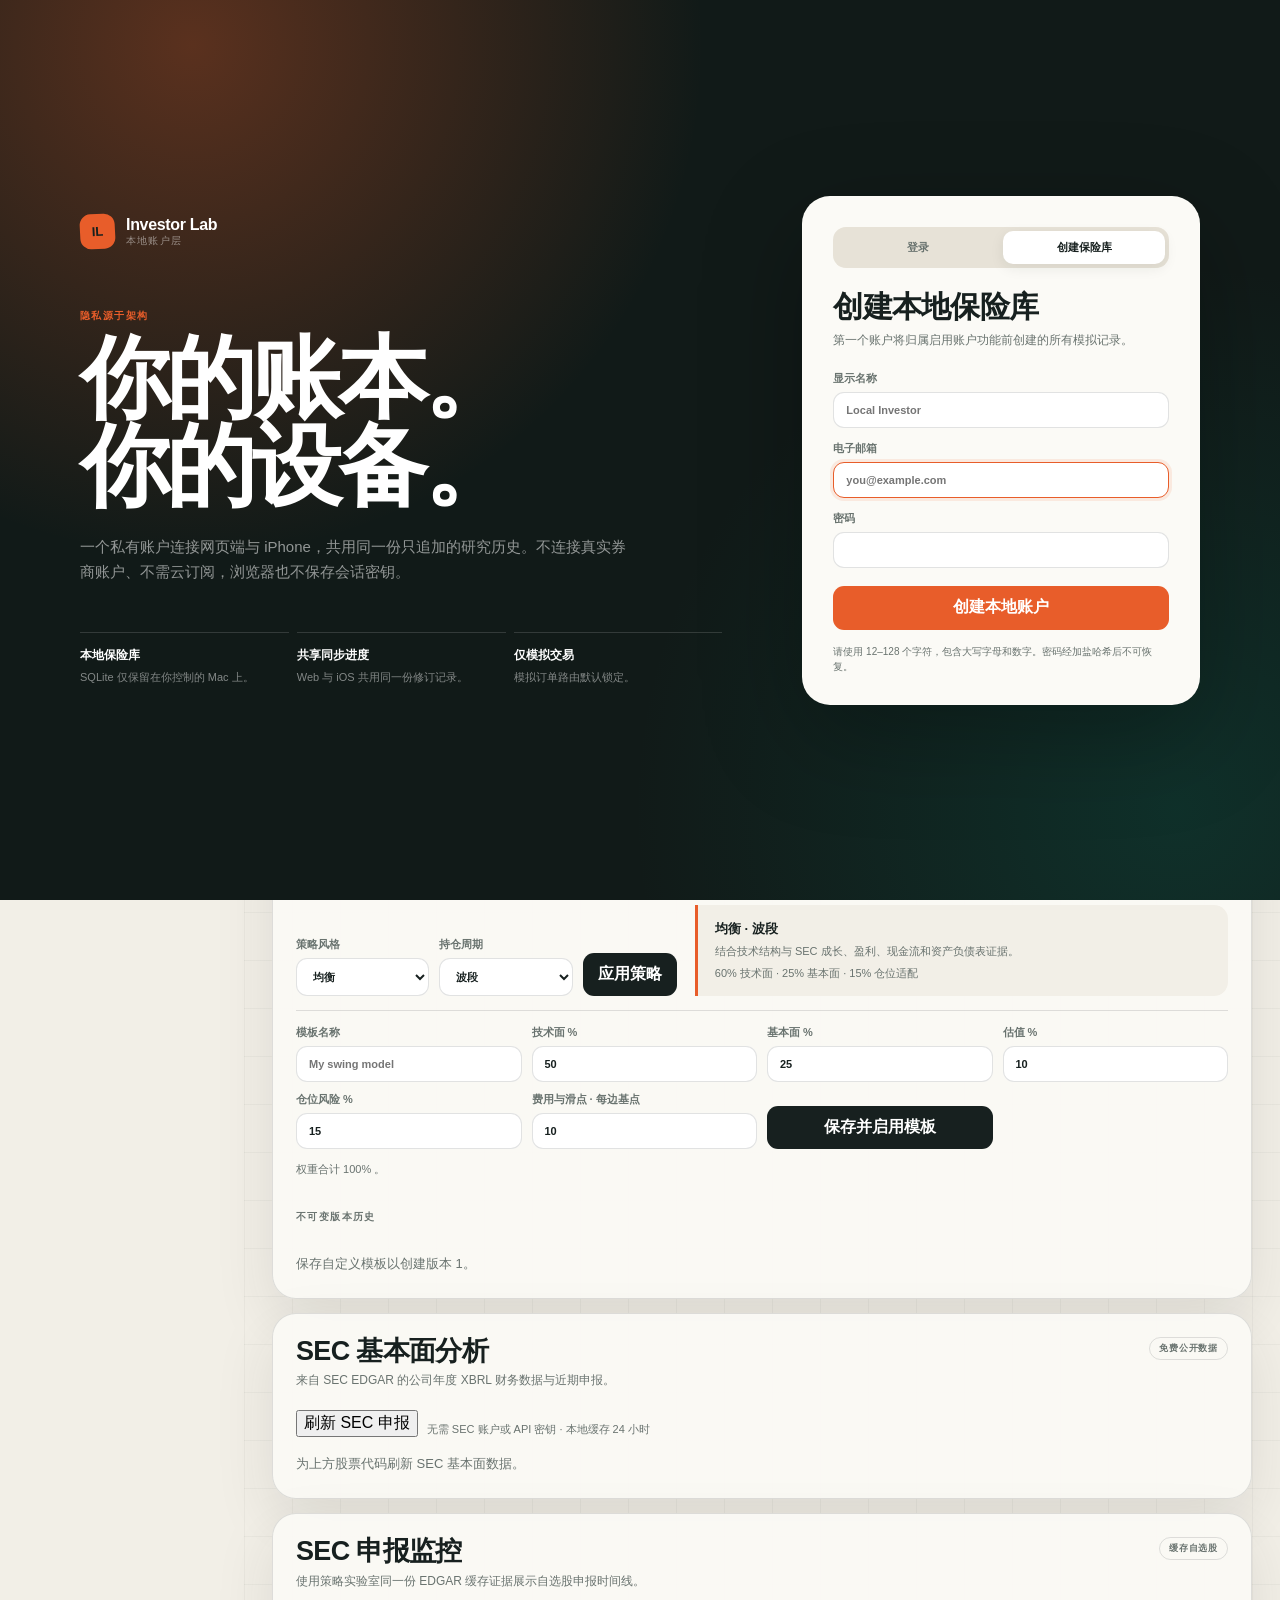
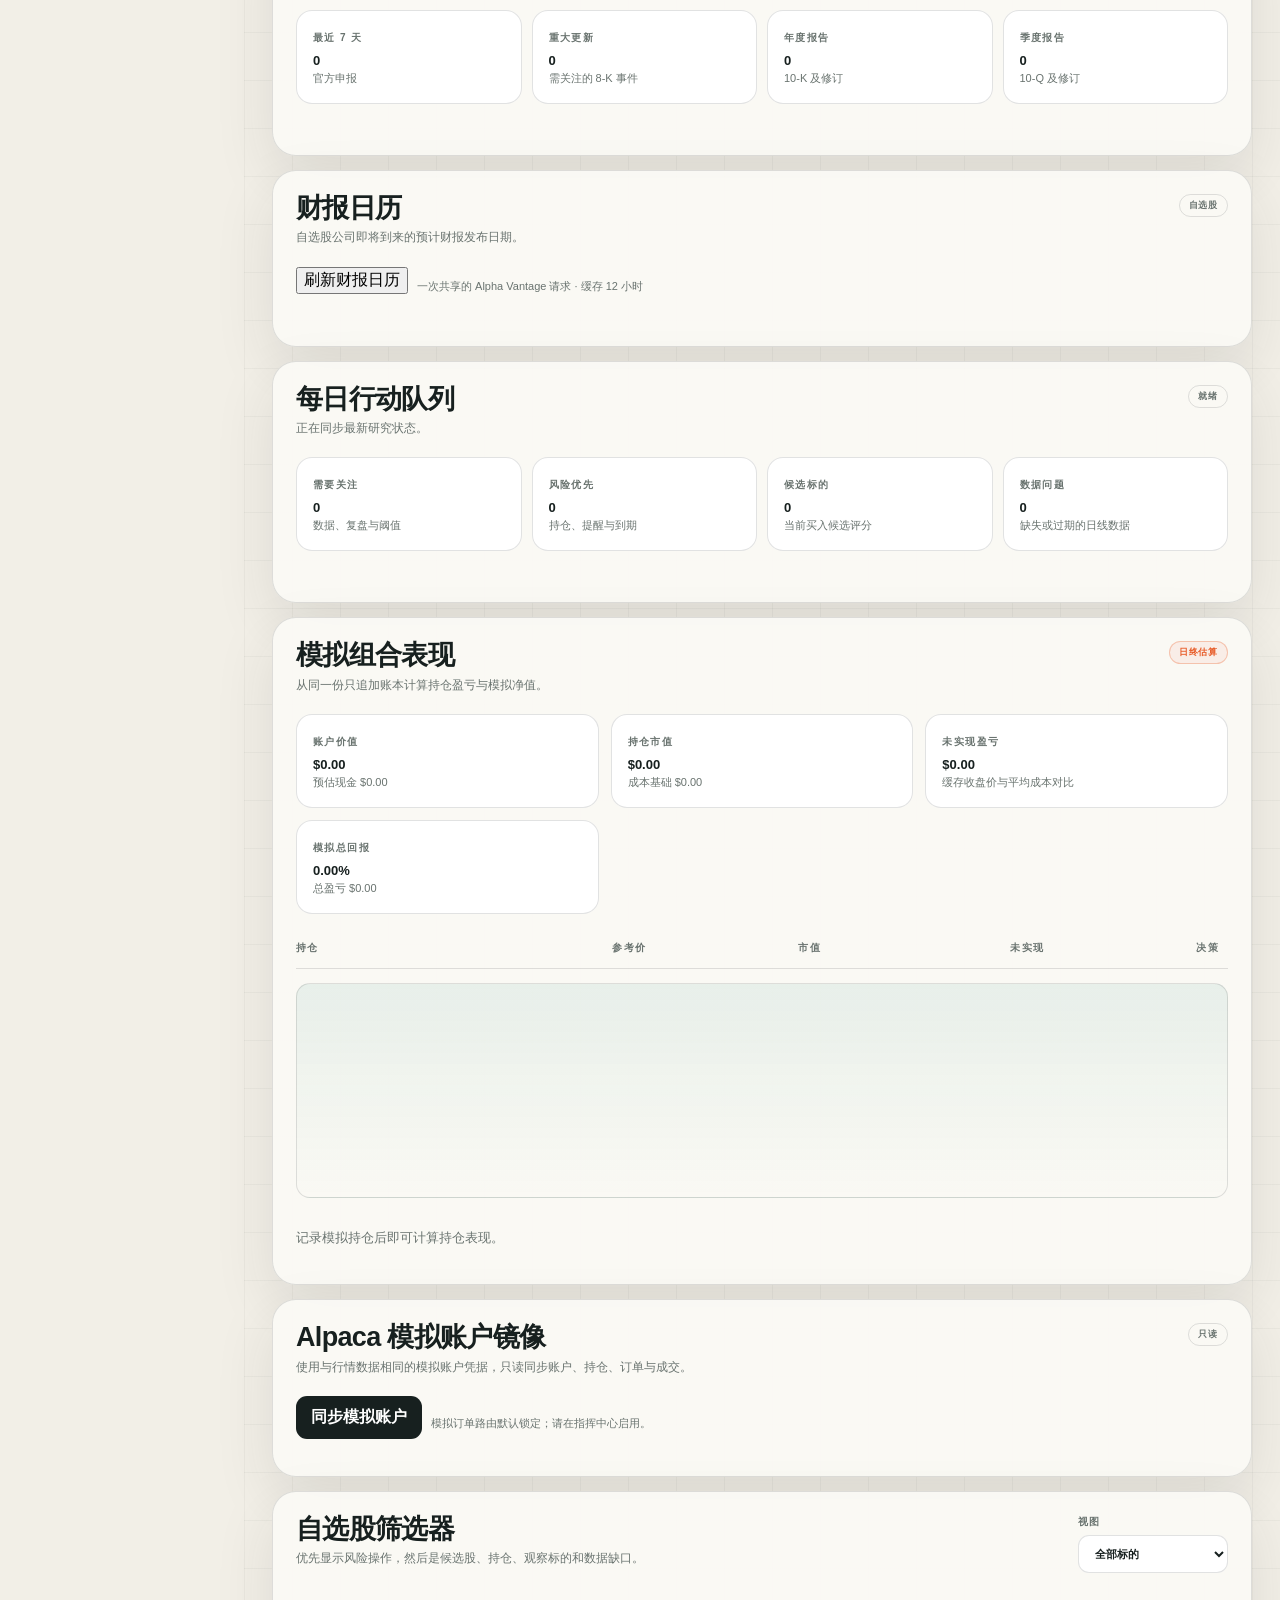
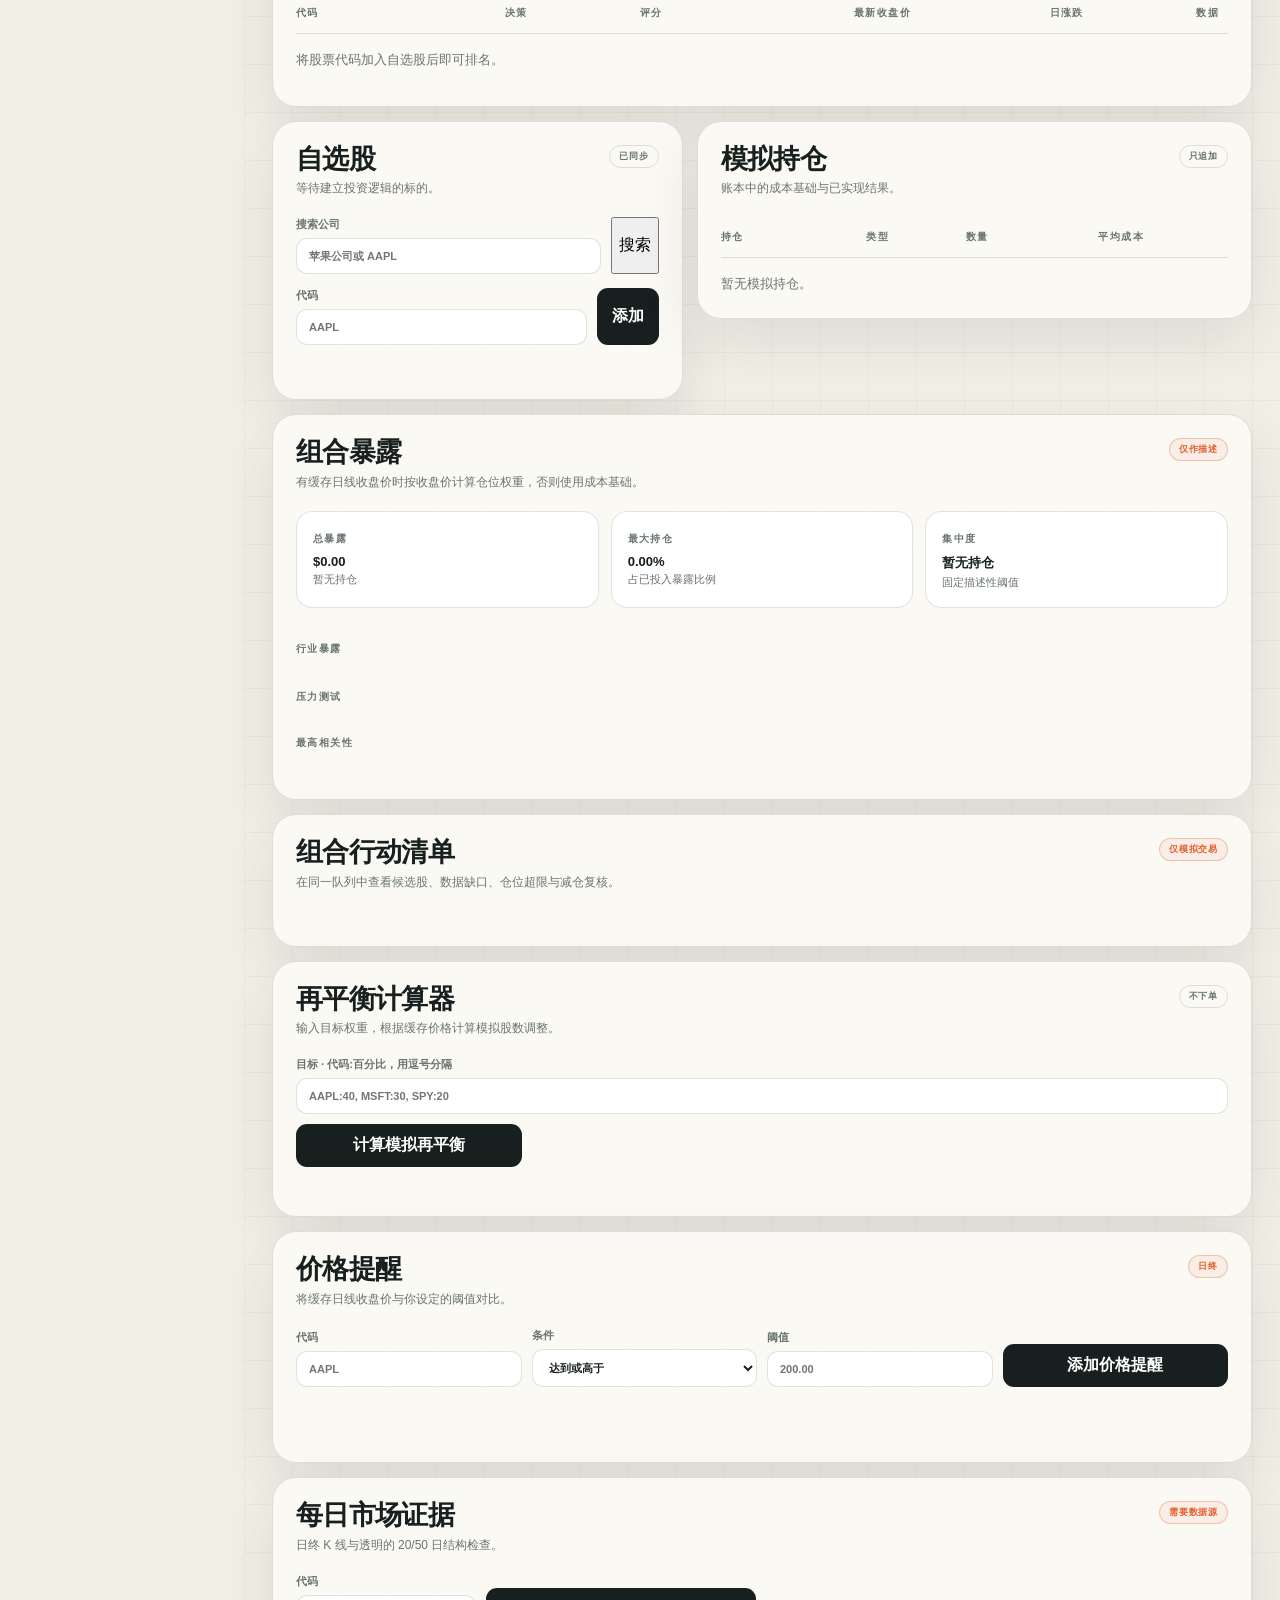
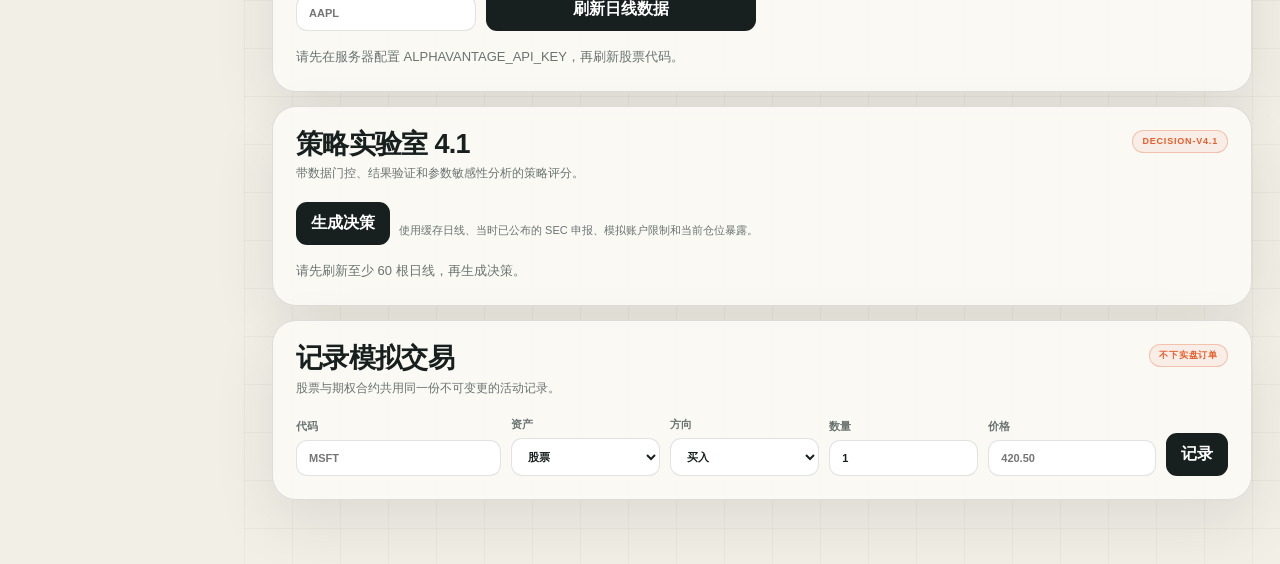
==== commit 6f1a4c9e: "Release v0.1.4 guided workflow" ====
--- a/web/index.html
+++ b/web/index.html
@@ -187,6 +187,17 @@
     .micro-label { color: var(--muted); }
     .metric-value { font: var(--weight-bold) 27px/1 var(--font-sans); font-variant-numeric: tabular-nums; letter-spacing: -.04em; }
     .metric-foot { font-size: 10px; color: var(--muted); }
+
+    .workflow-panel { background: linear-gradient(135deg, rgba(251,250,246,.98), rgba(232,93,42,.055)); }
+    .workflow-steps { display: grid; grid-template-columns: repeat(4, minmax(0, 1fr)); gap: 10px; }
+    .workflow-step { min-height: 118px; display: grid; align-content: space-between; gap: 14px; padding: 16px; border: 1px solid var(--line); border-radius: 16px; color: var(--ink); background: rgba(255,255,255,.82); text-align: left; }
+    .workflow-step:hover { border-color: rgba(232,93,42,.42); background: white; transform: translateY(-2px); }
+    .workflow-step__number { color: var(--signal); font: var(--weight-bold) 10px/1 var(--font-sans); letter-spacing: .12em; }
+    .workflow-step strong { font-size: 13px; }
+    .workflow-step small { display: block; margin-top: 5px; color: var(--muted); font-size: 10px; line-height: 1.4; }
+    .workflow-context { display: flex; flex-wrap: wrap; gap: 8px; margin-top: 13px; color: var(--muted); font-size: 11px; }
+    .workflow-context strong { color: var(--ink); }
+    .command-tools-toggle { grid-column: 1 / -1; display: flex; align-items: center; justify-content: space-between; gap: 16px; padding: 14px 18px; border: 1px dashed var(--line); border-radius: 16px; background: rgba(255,255,255,.5); }
 
     .grid { display: grid; grid-template-columns: minmax(0, .85fr) minmax(0, 1.15fr); gap: 14px; align-items: start; }
     .panel { min-width: 0; border-radius: var(--radius-lg); padding: 23px; }
@@ -295,6 +306,8 @@
     .planner-form .span-2 { grid-column: span 2; }
     .planner-form .span-4 { grid-column: 1 / -1; }
     .planner-form .primary-button { min-height: 42px; }
+    .acknowledgement { grid-column: 1 / -1; display: flex; align-items: flex-start; gap: 10px; padding: 12px 14px; border: 1px solid var(--line); border-radius: 12px; color: var(--ink-soft); background: rgba(255,255,255,.68); line-height: 1.45; }
+    .acknowledgement input { width: 18px; height: 18px; flex: 0 0 auto; margin: 0; padding: 0; accent-color: var(--positive); }
     .plan-result { margin-top: 20px; padding-top: 20px; border-top: 1px solid var(--line); }
     .plan-result .status-grid { margin-top: 0; }
     .plan-status { margin-top: 14px; display: flex; flex-wrap: wrap; align-items: center; gap: 9px; color: var(--muted); font-size: 11px; }
@@ -411,6 +424,7 @@
       .hero-metrics { grid-template-columns: 1fr; }
       .hero-metric { display: flex; }
       .metric-grid, .grid, .mode-hero, .status-grid, .decision-hero, .decision-evidence, .briefing-summary, .performance-grid, .strategy-lens, .level-grid { grid-template-columns: 1fr; }
+      .workflow-steps { grid-template-columns: 1fr 1fr; }
       .strategy-lens form { grid-template-columns: 1fr 1fr auto; }
       .panel.wide { grid-column: auto; }
       .trade-form { grid-template-columns: 1fr 1fr; }
@@ -438,6 +452,9 @@
       .planner-form { grid-template-columns: 1fr; }
       .planner-form .span-2, .planner-form .span-4 { grid-column: auto; }
       .strategy-lens form { grid-template-columns: 1fr; }
+      .workflow-steps { grid-template-columns: 1fr; }
+      .workflow-step { min-height: 96px; }
+      .command-tools-toggle { align-items: flex-start; flex-direction: column; }
       .plan-item { grid-template-columns: 1fr auto; }
       .plan-item > div:nth-child(2) { grid-column: 1 / -1; grid-row: 2; }
       .exposure-row { grid-template-columns: 78px minmax(0,1fr) 70px; }
@@ -538,6 +555,17 @@
           </section>
 
           <section class="grid">
+            <article class="panel wide workflow-panel" id="workflowPanel">
+              <div class="panel-head"><div><h2>Guided workflow</h2><p class="panel-subtitle">Complete the core loop first. Advanced research tools stay available without crowding the next action.</p></div><span class="tag warning lab-badge" data-tone="warning">4 STEPS</span></div>
+              <div class="workflow-steps">
+                <button class="workflow-step" type="button" data-workflow-step="select"><span class="workflow-step__number">01</span><span><strong>Choose a stock</strong><small>Search by company name or ticker.</small></span></button>
+                <button class="workflow-step" type="button" data-workflow-step="research"><span class="workflow-step__number">02</span><span><strong>Refresh &amp; score</strong><small>Update evidence and generate the current decision.</small></span></button>
+                <button class="workflow-step" type="button" data-workflow-step="paper"><span class="workflow-step__number">03</span><span><strong>Prepare paper order</strong><small>Carry the selected symbol into the Paper-only ticket.</small></span></button>
+                <button class="workflow-step" type="button" data-workflow-step="review"><span class="workflow-step__number">04</span><span><strong>Review outcome</strong><small>Close the loop in the synchronized journal.</small></span></button>
+              </div>
+              <div class="workflow-context"><span>Selected symbol: <strong id="workflowSymbol">None</strong></span><span>Decision: <strong id="workflowDecisionStatus">Not generated</strong></span></div>
+            </article>
+
             <article class="panel wide">
               <div class="panel-head"><div><h2>Trading strategy</h2><p class="panel-subtitle">Choose the research lens saved with new decisions without leaving the Lab.</p></div><span class="tag warning lab-badge" data-tone="warning">Profile</span></div>
               <div class="strategy-lens">
@@ -907,7 +935,7 @@
               <div class="empty" id="tradeEmpty">Your paper trades will appear here.</div>
             </div>
           </article>
-          <article class="panel" style="margin-top:14px">
+          <article class="panel" id="planReviewPanel" style="margin-top:14px">
             <div class="panel-head"><div><h2>Review dashboard</h2><p class="panel-subtitle">Statistics use only the outcomes and discipline scores you record.</p></div><span class="tag lab-badge" data-tone="success">Self reported</span></div>
             <div class="status-grid">
               <div class="status-box"><span class="micro-label">Resolved reviews</span><strong id="reviewResolved">0</strong><p id="reviewRecord">No journal entries</p></div>
@@ -920,6 +948,12 @@
             <div class="panel-head"><div><h2>30–60 day validation campaign</h2><p class="panel-subtitle">Frozen strategy context, multi-stock coverage, decision outcomes, paper reviews, and market-data evidence in one capital-readiness check.</p></div><span class="tag warning lab-badge" id="validationBadge" data-tone="warning">NOT STARTED</span></div>
             <div class="status-grid" id="validationMetrics"></div>
             <div class="compact-list" id="validationGates"></div>
+            <div class="compact-list" id="validationAutomation"></div>
+            <div class="compact-list" id="validationBlockers"></div>
+            <div class="button-row">
+              <button class="primary-button lab-button" id="validationRunButton" type="button">Run validation cycle</button>
+              <button class="account-chip" id="validationReportButton" type="button">Export validation report</button>
+            </div>
             <p class="scenario-line" id="validationScope"></p>
           </article>
           <article class="panel" style="margin-top:14px">
@@ -955,8 +989,8 @@
 
         <section class="view" data-page="command">
           <section class="mode-hero">
-            <article class="brief-card"><p class="eyebrow">Research operating system</p><h1>One loop from signal to review.</h1><p>Scan cached symbols, test the evidence, stage a guarded Alpaca Paper order, then preserve the outcome in the same synchronized ledger.</p></article>
-            <article class="guard-card"><h2>Execution boundary</h2><ul class="guard-list"><li>Paper endpoint is fixed in server code</li><li>Order routing is disabled by default</li><li>Typed confirmation and unique IDs are required</li><li>Real account routing is not implemented</li></ul></article>
+            <article class="brief-card"><p class="eyebrow">Research operating system</p><h1>One loop from signal to review.</h1><p>Scan cached symbols, test the evidence, submit an Alpaca Paper order, then preserve the outcome in the same synchronized ledger.</p></article>
+            <article class="guard-card"><h2>Execution boundary</h2><ul class="guard-list"><li>Paper endpoint is fixed in server code</li><li>Order routing is disabled by default</li><li>Checkbox acknowledgement and unique IDs are required</li><li>Real account routing is not implemented</li></ul></article>
           </section>
           <section class="grid">
             <article class="panel wide">
@@ -966,7 +1000,7 @@
                 <label><span>Paper routing</span><select id="paperOrderEnabled"><option value="false">Disabled</option><option value="true">Enabled</option></select></label>
                 <label><span>Maximum order value · USD</span><input id="paperOrderMaximum" type="number" min="1" max="1000000" step="0.01" value="1000" required></label>
                 <label><span>Daily loss stop · USD</span><input id="paperOrderDailyStop" type="number" min="1" max="1000000" step="0.01" value="300" required></label>
-                <label><span>Control confirmation</span><input id="paperOrderControlConfirmation" autocomplete="off" placeholder="ENABLE PAPER ORDERS" required></label>
+                <label class="acknowledgement"><input id="paperOrderControlAcknowledged" type="checkbox"><span>I understand this route is limited to Alpaca Paper and cannot reach a live account.</span></label>
                 <button class="primary-button lab-button span-4" type="submit">Save paper execution control</button>
               </form>
               <hr class="panel-divider">
@@ -978,13 +1012,18 @@
                 <label><span>Quantity</span><input id="paperOrderQuantity" type="number" min="0.000001" step="0.000001" value="1" required></label>
                 <label><span>Limit price</span><input id="paperOrderLimit" type="number" min="0.000001" step="0.000001"></label>
                 <label><span>Stop price</span><input id="paperOrderStop" type="number" min="0.000001" step="0.000001"></label>
-                <label><span>Order confirmation</span><input id="paperOrderConfirmation" autocomplete="off" placeholder="PAPER AAPL" required></label>
-                <button class="primary-button lab-button span-4" type="submit">Submit guarded paper order</button>
+                <label class="acknowledgement"><input id="paperOrderAcknowledged" type="checkbox" required><span>I reviewed the symbol, side, quantity, and prices for this simulated order.</span></label>
+                <button class="primary-button lab-button span-4" type="submit">Submit paper order</button>
               </form>
               <div class="plan-history" id="paperOrderHistory"><span class="empty">No Investor Lab paper orders.</span></div>
             </article>
 
-            <article class="panel wide">
+            <div class="command-tools-toggle">
+              <div><strong>Advanced tools</strong><p class="panel-subtitle">Scanners, alerts, option scenarios, comparisons, reports, and data quality.</p></div>
+              <button class="account-chip" id="commandAdvancedToggle" type="button" aria-expanded="false">Show advanced tools</button>
+            </div>
+
+            <article class="panel wide" data-command-advanced hidden>
               <div class="panel-head"><div><h2>Cached universe scanner</h2><p class="panel-subtitle">Screen up to 250 cached symbols without making a paid scan request. Symbols without a decision remain data-required.</p></div><span class="tag lab-badge" data-tone="positive">COST CONTROLLED</span></div>
               <form class="planner-form" id="universeScannerForm">
                 <label><span>Preset name</span><input id="scannerPresetName" maxlength="60" value="My cached screen" required></label>
@@ -1001,7 +1040,7 @@
               <p class="scenario-line" id="universeScannerScope"></p>
             </article>
 
-            <article class="panel wide">
+            <article class="panel wide" data-command-advanced hidden>
               <div class="panel-head"><div><h2>Unified notification rules</h2><p class="panel-subtitle">Evaluate decision, filing, earnings, option-expiration, Day Trade, and data-staleness rules after sync.</p></div><span class="tag lab-badge" data-tone="positive">LOCAL DELIVERY</span></div>
               <form class="planner-form" id="notificationRuleForm">
                 <label><span>Rule type</span><select id="notificationRuleKind"><option value="decision">Decision</option><option value="filing">SEC filing</option><option value="earnings">Earnings</option><option value="option_expiration">Option expiration</option><option value="day_trade">Day Trade</option><option value="data_stale">Data stale</option></select></label>
@@ -1014,7 +1053,7 @@
               <p class="scenario-line" id="notificationRuleScope"></p>
             </article>
 
-            <article class="panel wide">
+            <article class="panel wide" data-command-advanced hidden>
               <div class="panel-head"><div><h2>Flexible option scenario</h2><p class="panel-subtitle">Model one to six legs across expiration payoff, IV shift, time decay, delta, theta, and assignment attention.</p></div><span class="tag lab-badge" data-tone="warning">SCENARIO</span></div>
               <form class="planner-form" id="optionScenarioForm">
                 <label><span>Spot price</span><input id="optionScenarioSpot" type="number" min="0.000001" step="0.01" value="200" required></label>
@@ -1028,19 +1067,19 @@
               <p class="scenario-line" id="optionScenarioScope"></p>
             </article>
 
-            <article class="panel">
+            <article class="panel" data-command-advanced hidden>
               <div class="panel-head"><div><h2>Strategy version comparison</h2><p class="panel-subtitle">Compare immutable strategy versions on the same cached sample.</p></div><span class="tag lab-badge">WALK FORWARD</span></div>
               <div class="button-row"><input id="strategyCompareSymbol" maxlength="32" placeholder="AAPL"><button class="account-chip" id="strategyCompareButton" type="button">Compare versions</button></div>
               <div class="compact-list" id="strategyCompareList"></div>
             </article>
 
-            <article class="panel">
+            <article class="panel" data-command-advanced hidden>
               <div class="panel-head"><div><h2>Portfolio intelligence</h2><p class="panel-subtitle">Exposure, cash estimate, benchmark context, stress, and tax-lot review warnings.</p></div><span class="tag lab-badge">DESCRIPTIVE</span></div>
               <div class="status-grid" id="portfolioIntelligenceMetrics"></div>
               <div class="compact-list" id="portfolioIntelligenceList"></div>
             </article>
 
-            <article class="panel wide">
+            <article class="panel wide" data-command-advanced hidden>
               <div class="panel-head"><div><h2>Evidence-grounded research copilot</h2><p class="panel-subtitle">Compose a thesis, counter-thesis, checklist, and citations from local deterministic results without an external LLM charge.</p></div><span class="tag lab-badge" data-tone="positive">LOCAL</span></div>
               <form class="planner-form" id="researchCopilotForm">
                 <label><span>Symbol</span><input id="researchCopilotSymbol" maxlength="32" placeholder="AAPL" required></label>
@@ -1050,13 +1089,13 @@
               <div class="compact-list" id="researchCopilotResult"></div>
             </article>
 
-            <article class="panel">
+            <article class="panel" data-command-advanced hidden>
               <div class="panel-head"><div><h2>Automatic reports</h2><p class="panel-subtitle">Generate an append-only daily or weekly research record.</p></div><span class="tag lab-badge">SYNCED</span></div>
               <div class="button-row"><button class="primary-button lab-button" id="dailyReportButton" type="button">Generate daily report</button><button class="account-chip" id="weeklyReportButton" type="button">Generate weekly report</button></div>
               <div class="compact-list" id="researchReportList"></div>
             </article>
 
-            <article class="panel">
+            <article class="panel" data-command-advanced hidden>
               <div class="panel-head"><div><h2>Data quality center</h2><p class="panel-subtitle">Coverage, stale symbols, collection failures, and provider policy in one audit.</p></div><span class="tag lab-badge" id="commandDataQualityBadge">CHECKING</span></div>
               <div class="status-grid" id="commandDataQualityMetrics"></div>
               <div class="compact-list" id="commandDataQualityList"></div>
@@ -2097,6 +2136,35 @@
       "30-day validation gate": "30 天验证门槛",
       "30–60 day validation campaign": "30–60 天验证计划",
       "Frozen strategy context, multi-stock coverage, decision outcomes, paper reviews, and market-data evidence in one capital-readiness check.": "在一次资金评估中检查冻结策略配置、多股票覆盖、决策结果、模拟复盘与市场数据证据。",
+      "Run validation cycle": "运行验证周期",
+      "Export validation report": "导出验证报告",
+      "Validation cycle completed.": "验证周期已完成。",
+      "Validation report exported.": "验证报告已导出。",
+      "Automation status": "自动化状态",
+      "Daily decisions": "每日决策",
+      "Intraday collection": "日内数据采集",
+      "Option collection": "期权数据采集",
+      "Verified daily backup": "每日已验证备份",
+      "Daily and weekly reports": "日报与周报",
+      "Running": "运行中",
+      "Blocked": "已阻塞",
+      "Enabled": "已启用",
+      "Daily market provider required": "需要日线行情数据源",
+      "Save an Alpha Vantage key in Settings before automatic daily decisions can run.": "请先在设置中保存 Alpha Vantage 密钥，才能运行自动每日决策。",
+      "Validation pool needs five symbols": "验证池需要五个标的",
+      "Daily decision schedule is off": "每日决策计划尚未开启",
+      "Enable the 24-hour decision refresh schedule to accumulate frozen evidence.": "启用每 24 小时决策刷新计划，以持续积累冻结证据。",
+      "Intraday and option collection paused": "日内与期权采集已暂停",
+      "Save Alpaca Paper/IEX credentials to collect minute bars and indicative option snapshots.": "保存 Alpaca Paper/IEX 凭据以采集分钟 K 线和指示性期权快照。",
+      "Paper plans await review": "模拟计划等待复盘",
+      "Recent collection needs attention": "近期采集需要处理",
+      "Automatic daily decisions are blocked until an Alpha Vantage key is saved.": "保存 Alpha Vantage 密钥前，自动每日决策处于阻塞状态。",
+      "Intraday and option collection are paused until Alpaca Paper/IEX credentials are saved.": "保存 Alpaca Paper/IEX 凭据前，日内与期权采集保持暂停。",
+      "data source": "数据源",
+      "validation gap": "验证缺口",
+      "plan review": "计划复盘",
+      "collection failure": "采集失败",
+      "Clear blocking setup items, keep one strategy context frozen, and let the local scheduler collect evidence. Missing provider data never counts as a completed sample.": "清除阻塞配置，保持同一策略环境冻结，并让本地调度器持续收集证据。缺失的数据源结果绝不会计为已完成样本。",
       "NOT STARTED": "尚未开始",
       "not_started": "尚未开始",
       "collecting": "收集中",
@@ -2134,11 +2202,11 @@
       "PAPER MODE / REAL ACCOUNT BLOCKED": "模拟模式 / 已阻止真实账户",
       "Research operating system": "研究操作系统",
       "One loop from signal to review.": "从信号到复盘的完整闭环。",
-      "Scan cached symbols, test the evidence, stage a guarded Alpaca Paper order, then preserve the outcome in the same synchronized ledger.": "扫描缓存标的、验证证据、提交受保护的 Alpaca 模拟订单，并在同一同步账本中保存结果。",
+      "Scan cached symbols, test the evidence, submit an Alpaca Paper order, then preserve the outcome in the same synchronized ledger.": "扫描缓存标的、验证证据、提交 Alpaca 模拟订单，并在同一同步账本中保存结果。",
       "Execution boundary": "执行边界",
       "Paper endpoint is fixed in server code": "模拟交易地址固定在服务器代码中",
       "Order routing is disabled by default": "订单路由默认关闭",
-      "Typed confirmation and unique IDs are required": "必须输入确认词并使用唯一订单编号",
+      "Checkbox acknowledgement and unique IDs are required": "必须勾选确认并使用唯一订单编号",
       "Real account routing is not implemented": "未实现真实账户路由",
       "Alpaca Paper execution gate": "Alpaca 模拟交易闸门",
       "Enable only after synchronizing the paper account. Local notional, daily-loss, position, and duplicate-order controls run before the broker request.": "仅在同步模拟账户后启用。发送券商请求前会先执行本地订单金额、每日亏损、持仓和重复订单检查。",
@@ -2148,9 +2216,9 @@
       "Enabled": "已启用",
       "Maximum order value · USD": "单笔订单上限 · 美元",
       "Daily loss stop · USD": "每日亏损停止线 · 美元",
-      "Control confirmation": "控制确认词",
+      "I understand this route is limited to Alpaca Paper and cannot reach a live account.": "我理解此路由仅连接 Alpaca 模拟账户，无法访问真实交易账户。",
       "Save paper execution control": "保存模拟交易控制",
-      "Order confirmation": "订单确认词",
+      "I reviewed the symbol, side, quantity, and prices for this simulated order.": "我已核对该模拟订单的代码、方向、数量和价格。",
       "Sell held shares": "卖出已持股份",
       "Order type": "订单类型",
       "Limit": "限价单",
@@ -2161,7 +2229,7 @@
       "Good until canceled": "撤销前有效",
       "Limit price": "限价",
       "Stop price": "止损触发价",
-      "Submit guarded paper order": "提交受保护的模拟订单",
+      "Submit paper order": "提交模拟订单",
       "No Investor Lab paper orders.": "暂无 Investor Lab 模拟订单。",
       "Cached universe scanner": "缓存标的扫描器",
       "Screen up to 250 cached symbols without making a paid scan request. Symbols without a decision remain data-required.": "最多筛选 250 个缓存标的，不产生付费扫描请求。没有决策的标的继续标记为需要数据。",
@@ -2235,7 +2303,172 @@
       "2× speed": "2 倍速",
       "4× speed": "4 倍速",
       "Play replay": "播放回放",
-      "Pause replay": "暂停回放"
+      "Pause replay": "暂停回放",
+      "Guided workflow": "引导流程",
+      "Complete the core loop first. Advanced research tools stay available without crowding the next action.": "先完成核心闭环；高级研究工具仍然可用，但不会遮住下一步操作。",
+      "4 STEPS": "4 个步骤",
+      "Choose a stock": "选择股票",
+      "Search by company name or ticker.": "按公司名称或股票代码搜索。",
+      "Refresh & score": "刷新并评分",
+      "Update evidence and generate the current decision.": "更新证据并生成当前决策。",
+      "Prepare paper order": "准备模拟订单",
+      "Carry the selected symbol into the Paper-only ticket.": "把所选股票带入仅限模拟交易的订单。",
+      "Review outcome": "复盘结果",
+      "Close the loop in the synchronized journal.": "在同步日志中完成闭环。",
+      "Selected symbol:": "当前股票：",
+      "None": "未选择",
+      "Decision:": "决策：",
+      "Not generated": "尚未生成",
+      "Advanced tools": "高级工具",
+      "Scanners, alerts, option scenarios, comparisons, reports, and data quality.": "扫描器、提醒、期权情景、策略比较、报告与数据质量。",
+      "Show advanced tools": "显示高级工具",
+      "Hide advanced tools": "收起高级工具",
+      "Choose a stock before refreshing evidence.": "请先选择股票，再刷新证据。",
+      "Choose a stock before preparing a paper order.": "请先选择股票，再准备模拟订单。",
+      "A followed plan must record an open or resolved outcome.": "已执行的计划必须记录进行中或已解决的结果。",
+      "A long worksheet requires stop < entry < target.": "做多计划必须满足：止损价 < 入场价 < 目标价。",
+      "A short worksheet requires target < entry < stop.": "做空计划必须满足：目标价 < 入场价 < 止损价。",
+      "Activate must be true or false.": "Activate 必须为 true 或 false。",
+      "Alert direction must be above or below.": "提醒方向必须为 above 或 below。",
+      "Alpaca API key ID must be 8-128 safe characters.": "Alpaca API Key ID 必须为 8–128 个安全字符。",
+      "Alpaca secret key must be 16-256 safe characters.": "Alpaca Secret Key 必须为 16–256 个安全字符。",
+      "Alpha Vantage API key must be 8-128 letters or numbers.": "Alpha Vantage API 密钥必须为 8–128 个字母或数字。",
+      "An option scenario requires 1-6 legs.": "期权情景必须包含 1–6 个组合腿。",
+      "Asset type must be equity or option.": "资产类型必须为 equity 或 option。",
+      "Automatic refresh must be true or false.": "自动刷新必须为 true 或 false。",
+      "Backup does not contain the signed-in account.": "备份中不包含当前登录账户。",
+      "Bear put net debit must be positive and lower than the strike width.": "熊市看跌价差的净支出必须为正且小于行权价宽度。",
+      "Bear put short strike must be below the long strike.": "熊市看跌价差的卖出行权价必须低于买入行权价。",
+      "Bull call net debit must be positive and lower than the strike width.": "牛市看涨价差的净支出必须为正且小于行权价宽度。",
+      "Bull call short strike must be above the long strike.": "牛市看涨价差的卖出行权价必须高于买入行权价。",
+      "CSV can contain at most 500 positions.": "CSV 最多可包含 500 个持仓。",
+      "CSV headers must include average_cost (or price).": "CSV 表头必须包含 average_cost（或 price）。",
+      "CSV headers must include symbol and quantity.": "CSV 表头必须包含 symbol 和 quantity。",
+      "CSV must include a header row.": "CSV 必须包含表头行。",
+      "CSV must include at least one position.": "CSV 必须至少包含一个持仓。",
+      "Chart screenshot contains invalid base64 data.": "图表截图包含无效的 base64 数据。",
+      "Chart screenshot must be a PNG or JPEG data URL.": "图表截图必须是 PNG 或 JPEG data URL。",
+      "Chart screenshot must be between 1 byte and 750 KB.": "图表截图大小必须在 1 字节至 750 KB 之间。",
+      "Check the Paper-only acknowledgement before enabling order routing.": "启用订单路由前，请勾选仅限模拟交易确认框。",
+      "Check the order acknowledgement before submitting this simulated order.": "提交模拟订单前，请勾选订单确认框。",
+      "Choose a non-empty CSV file.": "请选择非空的 CSV 文件。",
+      "Client must be web or ios.": "客户端必须为 web 或 ios。",
+      "Client order ID must be 8-64 letters, numbers, underscores, or hyphens.": "客户端订单 ID 必须为 8–64 个字母、数字、下划线或连字符。",
+      "Copilot question must be 1-500 characters.": "研究助手问题必须为 1–500 个字符。",
+      "Data source must be alpha_vantage, alpaca_paper, or sec_edgar.": "数据源必须为 alpha_vantage、alpaca_paper 或 sec_edgar。",
+      "Decision must be followed, skipped, invalidated, or expired.": "决策必须为 followed、skipped、invalidated 或 expired。",
+      "Device ID must be 8-128 safe characters.": "设备 ID 必须为 8–128 个安全字符。",
+      "Device name must be 1-80 characters.": "设备名称必须为 1–80 个字符。",
+      "Direction must be long or short.": "方向必须为 long 或 short。",
+      "Discipline score must be a whole number from 1 to 5.": "纪律评分必须为 1 至 5 的整数。",
+      "Display name must be 1-80 characters.": "显示名称必须为 1–80 个字符。",
+      "Each rebalance target must be an object.": "每个再平衡目标都必须是对象。",
+      "Enter a valid email address.": "请输入有效的电子邮箱地址。",
+      "Execution deviation note must be 1000 characters or fewer.": "执行偏差说明不得超过 1000 个字符。",
+      "Expiration cannot be in the past.": "到期日不能早于今天。",
+      "Expiration must be a valid YYYY-MM-DD date.": "到期日必须是有效的 YYYY-MM-DD 日期。",
+      "Fee and slippage must be a whole number of basis points.": "费用与滑点必须是整数基点。",
+      "Fee and slippage must be between 0 and 500 basis points per side.": "每侧费用与滑点必须在 0 至 500 个基点之间。",
+      "Filename must be 1-255 characters.": "文件名必须为 1–255 个字符。",
+      "Halt status must be clear, halted, or unknown.": "停牌状态必须为 clear、halted 或 unknown。",
+      "Hypothesis must be 1-500 characters.": "假设必须为 1–500 个字符。",
+      "Invalid Content-Length.": "Content-Length 无效。",
+      "Invalid alert ID.": "提醒 ID 无效。",
+      "Invalid device ID or revision.": "设备 ID 或修订号无效。",
+      "Invalid device ID.": "设备 ID 无效。",
+      "Iron condor net credit must be positive and lower than its widest wing.": "铁鹰式净收入必须为正且小于最宽翼幅。",
+      "Iron condor strikes must be long put < short put < short call < long call.": "铁鹰式行权价必须满足：买入看跌 < 卖出看跌 < 卖出看涨 < 买入看涨。",
+      "Journal body must be 1-4000 characters.": "日志正文必须为 1–4000 个字符。",
+      "Journal kind must be note, review, or lesson.": "日志类型必须为 note、review 或 lesson。",
+      "Journal limit must be an integer.": "日志数量限制必须为整数。",
+      "Journal title must be 1-120 characters.": "日志标题必须为 1–120 个字符。",
+      "Long put premium must be lower than its strike.": "买入看跌期权的权利金必须低于行权价。",
+      "Maximum paper order notional cannot exceed $1,000,000.": "模拟订单最大名义金额不能超过 $1,000,000。",
+      "Notification decision signal is not supported.": "不支持该提醒决策信号。",
+      "Notification rule config must be an object.": "提醒规则配置必须是对象。",
+      "Only a followed plan can record a trading outcome.": "只有已执行的计划才能记录交易结果。",
+      "Only a followed plan can record actual entry or exit prices.": "只有已执行的计划才能记录实际入场价或离场价。",
+      "Only review entries can record a trading outcome.": "只有复盘日志才能记录交易结果。",
+      "Options risk preference must be true or false.": "期权风险偏好必须为 true 或 false。",
+      "Outcome must be open, win, loss, scratch, or na.": "结果必须为 open、win、loss、scratch 或 na。",
+      "Paper order limit must be an integer.": "模拟订单数量限制必须为整数。",
+      "Paper order side must be buy or sell.": "模拟订单方向必须为 buy 或 sell。",
+      "Paper order type must be market, limit, stop, or stop_limit.": "模拟订单类型必须为 market、limit、stop 或 stop_limit。",
+      "Password must be 12-128 characters.": "密码必须为 12–128 个字符。",
+      "Password must include an uppercase letter and a number.": "密码必须包含一个大写字母和一个数字。",
+      "Plan kind must be day_trade or options.": "计划类型必须为 day_trade 或 options。",
+      "Plan limit must be an integer.": "计划数量限制必须为整数。",
+      "Plan review note must be 1-2000 characters.": "计划复盘说明必须为 1–2000 个字符。",
+      "Platform must be web or ios.": "平台必须为 web 或 ios。",
+      "Provide a replacement quantity or limit price.": "请提供替换后的数量或限价。",
+      "Quantity must be a whole number.": "数量必须为整数。",
+      "Quantity must be between 1 and 1000 contracts.": "合约数量必须在 1 至 1000 之间。",
+      "Rebalance targets must be a non-empty list.": "再平衡目标必须是非空列表。",
+      "Record the actual entry before the actual exit.": "请先记录实际入场价，再记录实际离场价。",
+      "Refresh interval must be a whole number of hours.": "刷新间隔必须为整数小时。",
+      "Refresh interval must be between 12 and 168 hours.": "刷新间隔必须在 12 至 168 小时之间。",
+      "Replay date must be YYYY-MM-DD.": "回放日期必须为 YYYY-MM-DD。",
+      "Report limit must be an integer.": "报告数量限制必须为整数。",
+      "Report period must be daily or weekly.": "报告周期必须为 daily 或 weekly。",
+      "Request body must be a JSON object.": "请求正文必须是 JSON 对象。",
+      "Request body must be between 1 byte and 1 MB.": "请求正文大小必须在 1 字节至 1 MB 之间。",
+      "Request body must be valid JSON.": "请求正文必须是有效 JSON。",
+      "Revision is newer than the server state.": "修订号比服务器状态更新。",
+      "Revision must be an integer.": "修订号必须为整数。",
+      "Scanner limit must be an integer.": "扫描器数量限制必须为整数。",
+      "Scanner preset name must be 1-60 characters.": "扫描器预设名称必须为 1–60 个字符。",
+      "Scanner preset symbols must be a list of at most 250 tickers.": "扫描器预设标的必须是最多包含 250 个代码的列表。",
+      "Scanner signals must be a list of supported decision states.": "扫描器信号必须是受支持决策状态的列表。",
+      "Scanner symbols must be a list of at most 250 tickers.": "扫描器标的必须是最多包含 250 个代码的列表。",
+      "Search query must be 1-80 characters.": "搜索内容必须为 1–80 个字符。",
+      "Select a generated Investor Lab backup.": "请选择由 Investor Lab 生成的备份。",
+      "Select a supported notification rule type.": "请选择受支持的提醒规则类型。",
+      "Setup key is not supported.": "不支持该形态键值。",
+      "Setup tag must be 1-40 lowercase letters, numbers, spaces, underscores, or hyphens.": "形态标签必须为 1–40 个小写字母、数字、空格、下划线或连字符。",
+      "Side must be buy or sell.": "方向必须为 buy 或 sell。",
+      "Strategy must be a supported single-leg, vertical, straddle, or iron-condor structure.": "策略必须是受支持的单腿、垂直价差、跨式或铁鹰式结构。",
+      "Strategy style is invalid.": "策略风格无效。",
+      "Strategy template name must be 1-60 characters.": "策略模板名称必须为 1–60 个字符。",
+      "Strategy weights must add up to exactly 100%.": "策略权重总和必须恰好为 100%。",
+      "Stream limit and max_events must be integers.": "数据流 limit 与 max_events 必须为整数。",
+      "Symbol must be 1-32 letters, numbers, dots, or hyphens.": "股票代码必须为 1–32 个字母、数字、句点或连字符。",
+      "Sync cursor and limit must be integers.": "同步 cursor 与 limit 必须为整数。",
+      "Sync cursor must be zero or greater.": "同步 cursor 必须大于或等于零。",
+      "Target percentages cannot exceed 100%.": "目标百分比不能超过 100%。",
+      "The put strike must be at or below the call strike for a long volatility structure.": "买入波动率结构中，看跌行权价必须低于或等于看涨行权价。",
+      "Time horizon is invalid.": "持有周期无效。",
+      "Time in force must be day or gtc.": "订单有效期必须为 day 或 gtc。",
+      "Validation window must be an integer.": "验证窗口必须为整数。",
+      "delta_min cannot exceed delta_max.": "delta_min 不能大于 delta_max。",
+      "right must be all, call, or put.": "right 必须为 all、call 或 put。",
+      "Alpaca Paper account synchronized read-only.": "Alpaca 模拟账户已以只读方式同步。",
+      "Alpaca Paper account synchronized.": "Alpaca 模拟账户已同步。",
+      "Alpaca Paper order submitted.": "Alpaca 模拟订单已提交。",
+      "Alpaca credentials saved to Mac Keychain.": "Alpaca 凭据已保存到 Mac 钥匙串。",
+      "Cached screen saved and completed.": "缓存筛选器已保存并完成运行。",
+      "Candidate quote is no longer available.": "候选合约报价已不可用。",
+      "Custom strategy saved and activated.": "自定义策略已保存并启用。",
+      "Data health check completed and recorded.": "数据健康检查已完成并记录。",
+      "Design preview only": "仅设计预览",
+      "Enter a Day Trade symbol first.": "请先输入日内交易股票代码。",
+      "Live monitor stopped.": "实时监控已停止。",
+      "Live setup copied into the paper worksheet.": "实时形态已带入模拟计划表。",
+      "Live watchlist monitor started.": "自选股实时监控已启动。",
+      "No external requests": "不发送外部请求",
+      "No private data": "不含私人数据",
+      "No personal symbols loaded in design preview.": "设计预览中未加载个人自选股。",
+      "Notification rule added.": "提醒规则已添加。",
+      "Option candidate copied into the manual worksheet.": "期权候选已带入手动计划表。",
+      "Paper order canceled.": "模拟订单已撤销。",
+      "Paper order replacement submitted.": "模拟订单修改已提交。",
+      "Preview": "预览",
+      "Restart the local Investor Lab service to activate the new validation API.": "请重新启动本地 Investor Lab 服务以启用新的验证 API。",
+      "Sanitized / preview": "脱敏 / 预览",
+      "Select a verified backup first.": "请先选择已验证的备份。",
+      "Stop live monitor": "停止实时监控",
+      "This browser does not support the live monitor stream.": "此浏览器不支持实时监控数据流。",
+      "This setup does not have complete planning levels yet.": "此形态尚无完整的计划价位。",
+      "Verified database backup created.": "已创建并验证数据库备份。"
     };
     function t(value) {
       const source = String(value ?? "");
@@ -2243,6 +2476,8 @@
       if (zhCN[source]) return zhCN[source];
       const rules = [
         [/^Updated (.+)\.$/, (_, value) => `更新于 ${value}。`],
+        [/^(.+) research loaded\.$/, (_, symbol) => `${symbol} 研究资料已加载。`],
+        [/^(.+) evidence refreshed and decision generated\.$/, (_, symbol) => `${symbol} 证据已刷新，决策已生成。`],
         [/^Last attempted (.+)\.$/, (_, value) => `上次尝试：${value}。`],
         [/^(.+) estimated cash$/, (_, value) => `预估现金 ${value}`],
         [/^(.+) cost basis$/, (_, value) => `成本基础 ${value}`],
@@ -2275,6 +2510,11 @@
         [/^Cached close (.+) is at or above (.+)\.$/, (_, price, threshold) => `缓存收盘价 ${price} 已达到或高于 ${threshold}。`],
         [/^Cached close (.+) is at or below (.+)\.$/, (_, price, threshold) => `缓存收盘价 ${price} 已达到或低于 ${threshold}。`],
         [/^(\d+) saved plan\(s\) have no recorded decision\.$/, (_, count) => `${count} 个已保存计划尚未记录决策。`],
+        [/^(\d+) configured; add (\d+) more liquid symbols\.$/, (_, current, remaining) => `已配置 ${current} 个；还需添加 ${remaining} 个流动性良好的标的。`],
+        [/^(\d+) saved plan\(s\) have no followed\/skipped decision\.$/, (_, count) => `${count} 个已保存计划尚未记录执行或跳过决定。`],
+        [/^(\d+) failed or partial run\(s\) in the last 48 hours\.$/, (_, count) => `过去 48 小时有 ${count} 个失败或部分完成的任务。`],
+        [/^Validation coverage has (\d+) of 5 required symbols\.$/, (_, count) => `验证覆盖已有 ${count} 个标的，共需要 5 个。`],
+        [/^(\d+) saved paper plan\(s\) await a followed or skipped review\.$/, (_, count) => `${count} 个模拟计划等待记录执行或跳过复盘。`],
         [/^Revision (\d+)$/, (_, value) => `修订 ${value}`],
         [/^Last seen (.+)$/, (_, value) => `上次在线 ${value}`],
         [/^(\d+) positions$/, (_, count) => `${count} 个持仓`],
@@ -2443,6 +2683,41 @@
       if (name === "command" && currentUser) loadCommandCenter().catch(error => notify(error.message));
     }
 
+    function currentWorkflowSymbol() {
+      return ($("marketSymbol").value || storageGet("investorlab_workflow_symbol", "")).trim().toUpperCase();
+    }
+
+    function updateWorkflowContext(symbol, signal = null, score = null) {
+      const normalized = String(symbol || "").trim().toUpperCase();
+      if (normalized) storageSet("investorlab_workflow_symbol", normalized);
+      $("workflowSymbol").textContent = normalized || t("None");
+      $("workflowDecisionStatus").textContent = signal
+        ? `${t(signal)}${score === null || score === undefined ? "" : ` · ${score}/100`}`
+        : t("Not generated");
+    }
+
+    async function runWorkflowResearch(button) {
+      const symbol = currentWorkflowSymbol();
+      if (!symbol) {
+        notify("Choose a stock before refreshing evidence.");
+        $("companySearchQuery").focus();
+        $("companySearchForm").scrollIntoView({ behavior: "smooth", block: "center" });
+        return;
+      }
+      button.disabled = true;
+      $("marketSymbol").value = symbol;
+      updateWorkflowContext(symbol);
+      try {
+        const market = await request("/api/market/refresh", { method: "POST", body: JSON.stringify({ symbol }) });
+        renderMarket(market);
+        await request("/api/decisions", { method: "POST", body: JSON.stringify({ symbol }) });
+        await refresh();
+        $("decisionResult").scrollIntoView({ behavior: "smooth", block: "start" });
+        notify(`${symbol} evidence refreshed and decision generated.`);
+      } catch (error) { notify(error.message); }
+      finally { button.disabled = false; }
+    }
+
     function renderWatchlistResearch(items) {
       $("watchResearchBoard").innerHTML = items.length ? items.map(item => {
         if (!item.available) return `<button class="research-card" type="button" data-research="${safe(item.symbol)}"><span><strong>${safe(item.symbol)}</strong><small>No cached evidence</small></span><span></span><span class="research-card__date">Refresh below</span></button>`;
@@ -2460,8 +2735,10 @@
       if (!decision) {
         $("decisionEmpty").textContent = "Refresh at least 60 daily bars, then generate a decision.";
         translateUI($("decisionEmpty"));
+        updateWorkflowContext(currentWorkflowSymbol());
         return;
       }
+      updateWorkflowContext(decision.symbol, decision.signal_label, decision.score);
       $("decisionModelBadge").textContent = decision.model_version;
       $("decisionScore").textContent = decision.score === null ? "DATA GATE" : `${decision.score} / 100`;
       $("decisionSignal").textContent = decision.signal_label;
@@ -3160,7 +3437,20 @@
         ["Data coverage", data.coverage.intraday_sessions, `${data.coverage.option_chain_snapshots} option snapshots`]
       ].map(([label, value, detail]) => `<div class="status-box"><span class="micro-label">${safe(t(label))}</span><strong>${safe(value)}</strong><p>${safe(t(detail))}</p></div>`).join("");
       $("validationGates").innerHTML = data.readiness_gates.map(item => `<div class="compact-row"><div><strong>${safe(t(item.label))}</strong><p>${safe(item.value)} / ${safe(item.required)}</p></div><div>${item.passed ? "Passed" : "Collecting"}</div><strong class="${item.passed ? "positive" : ""}">${item.passed ? "✓" : "…"}</strong></div>`).join("");
-      $("validationScope").textContent = `${campaign.instruction || ""} ${data.scope}`.trim();
+      const operations = data.operations || { automation: {}, blockers: [], warnings: [], instruction: "" };
+      const automation = operations.automation || {};
+      $("validationAutomation").innerHTML = [
+        ["Daily decisions", automation.daily_decisions],
+        ["Intraday collection", automation.intraday_collection],
+        ["Option collection", automation.option_collection],
+        ["Verified daily backup", automation.verified_daily_backup],
+        ["Daily and weekly reports", automation.daily_weekly_reports]
+      ].map(([label, enabled]) => `<div class="compact-row"><div><strong>${safe(t(label))}</strong><p>${enabled ? t("Running") : t("Blocked")}</p></div><strong class="${enabled ? "positive" : ""}">${enabled ? "✓" : "!"}</strong></div>`).join("");
+      const operationItems = [...(operations.blockers || []), ...(operations.warnings || [])];
+      $("validationBlockers").innerHTML = operationItems.length
+        ? operationItems.map(item => `<div class="compact-row"><div><strong>${safe(t(item.label))}</strong><p>${safe(t(item.detail))}</p></div><strong>${(operations.blockers || []).includes(item) ? "BLOCK" : "CHECK"}</strong></div>`).join("")
+        : `<div class="compact-row"><div><strong>${safe(t("Automation status"))}</strong><p>${safe(t("Enabled"))}</p></div><strong class="positive">✓</strong></div>`;
+      $("validationScope").textContent = `${operations.instruction || ""} ${campaign.instruction || ""} ${data.scope}`.trim();
       translateUI($("validationMetrics").parentElement);
     }
 
@@ -3463,7 +3753,10 @@
       $("paperOrderEnabled").value = String(control.enabled);
       $("paperOrderMaximum").value = control.max_order_notional;
       $("paperOrderDailyStop").value = control.daily_loss_limit;
-      $("paperOrderControlConfirmation").placeholder = control.enabled ? "DISABLE PAPER ORDERS" : "ENABLE PAPER ORDERS";
+      const controlAcknowledgement = $("paperOrderControlAcknowledged");
+      controlAcknowledgement.checked = false;
+      controlAcknowledgement.disabled = !control.enabled;
+      controlAcknowledgement.required = control.enabled;
       $("paperOrderControlMetrics").innerHTML = [
         ["Routing", control.enabled ? "Paper enabled" : "Locked", control.real_account_supported ? "Unexpected" : "Real account blocked"],
         ["Order cap", money(control.max_order_notional), "Per submitted order"],
@@ -3493,9 +3786,31 @@
     }
 
     function renderNotificationRules(center) {
-      $("notificationRuleList").innerHTML = center.rules.length ? center.rules.map(item => `<div class="compact-row"><div><strong>${safe(t(item.kind.replaceAll("_", " ")))}</strong><p>${safe(item.symbol || t("All symbols"))} · ${safe(t(item.detail))}</p></div><div>${item.active ? t("ACTIVE") : t("Waiting")}</div><button class="account-chip" type="button" data-rule-delete="${safe(item.id)}">Remove</button></div>`).join("") : `<span class="empty">${t("No unified notification rules.")}</span>`;
+      const rules = center.rules || [];
+      const operations = center.operational_alerts || [];
+      $("notificationRuleList").innerHTML = [
+        ...operations.map(item => `<div class="compact-row"><div><strong>${safe(t(item.kind.replaceAll("_", " ")))}</strong><p>${safe(t(item.detail))}</p></div><div>${t("ACTIVE")}</div><strong>!</strong></div>`),
+        ...rules.map(item => `<div class="compact-row"><div><strong>${safe(t(item.kind.replaceAll("_", " ")))}</strong><p>${safe(item.symbol || t("All symbols"))} · ${safe(t(item.detail))}</p></div><div>${item.active ? t("ACTIVE") : t("Waiting")}</div><button class="account-chip" type="button" data-rule-delete="${safe(item.id)}">Remove</button></div>`)
+      ].join("") || `<span class="empty">${t("No unified notification rules.")}</span>`;
       $("notificationRuleScope").textContent = `${center.active_count} active. ${center.delivery} ${center.scope}`;
       translateUI($("notificationRuleList").parentElement);
+      notifyOperationalAlerts(center);
+    }
+
+    function notifyOperationalAlerts(center) {
+      if (!("Notification" in window) || Notification.permission !== "granted" || !currentUser) return;
+      const key = `investorlab_operations_seen_${currentUser.id}`;
+      const previous = JSON.parse(storageGet(key) || "{}");
+      const current = {};
+      for (const alert of center.operational_alerts || []) {
+        current[alert.id] = alert.detail;
+        if (previous[alert.id] !== alert.detail) {
+          new Notification(t(alert.kind.replaceAll("_", " ")), {
+            body: t(alert.detail), tag: alert.id
+          });
+        }
+      }
+      storageSet(key, JSON.stringify(current));
     }
 
     function drawOptionScenario(result) {
@@ -3621,10 +3936,12 @@
     }
 
     async function openMarketResearch(symbol) {
-      $("marketSymbol").value = symbol;
-      await Promise.all([loadMarket(symbol), loadDecision(symbol), loadFundamentals(symbol)]);
+      const normalized = String(symbol || "").trim().toUpperCase();
+      $("marketSymbol").value = normalized;
+      updateWorkflowContext(normalized);
+      await Promise.all([loadMarket(normalized), loadDecision(normalized), loadFundamentals(normalized)]);
       $("marketForm").scrollIntoView({ behavior: "smooth", block: "center" });
-      notify(`${symbol} research loaded.`);
+      notify(`${normalized} research loaded.`);
     }
 
     async function refresh() {
@@ -3717,6 +4034,41 @@
       } catch (error) { notify(error.message); }
     });
 
+    $("workflowPanel").addEventListener("click", async event => {
+      const button = event.target.closest("[data-workflow-step]");
+      if (!button) return;
+      const step = button.dataset.workflowStep;
+      if (step === "select") {
+        $("companySearchForm").scrollIntoView({ behavior: "smooth", block: "center" });
+        setTimeout(() => $("companySearchQuery").focus(), 250);
+        return;
+      }
+      if (step === "research") {
+        await runWorkflowResearch(button);
+        return;
+      }
+      const symbol = currentWorkflowSymbol();
+      if (step === "paper") {
+        if (!symbol) { notify("Choose a stock before preparing a paper order."); return; }
+        $("paperOrderSymbol").value = symbol;
+        setView("command");
+        setTimeout(() => $("paperOrderForm").scrollIntoView({ behavior: "smooth", block: "center" }), 250);
+        return;
+      }
+      if (step === "review") {
+        if (symbol) $("journalSymbol").value = symbol;
+        setView("journal");
+        setTimeout(() => $("planReviewPanel").scrollIntoView({ behavior: "smooth", block: "start" }), 250);
+      }
+    });
+
+    $("commandAdvancedToggle").addEventListener("click", event => {
+      const expanded = event.currentTarget.getAttribute("aria-expanded") !== "true";
+      event.currentTarget.setAttribute("aria-expanded", String(expanded));
+      event.currentTarget.textContent = t(expanded ? "Hide advanced tools" : "Show advanced tools");
+      document.querySelectorAll("[data-command-advanced]").forEach(panel => { panel.hidden = !expanded; });
+    });
+
     $("companySearchResults").addEventListener("click", async event => {
       const addSymbol = event.target.closest("[data-search-add]")?.dataset.searchAdd;
       const openSymbol = event.target.closest("[data-search-open]")?.dataset.searchOpen;
@@ -3858,6 +4210,36 @@
       if (!("Notification" in window)) { notify("This browser does not support notifications."); return; }
       const permission = await Notification.requestPermission();
       notify(permission === "granted" ? "Browser decision and SEC filing alerts enabled while this page is open." : "Browser notifications were not enabled.");
+    });
+
+    $("validationRunButton").addEventListener("click", async event => {
+      const button = event.currentTarget;
+      button.disabled = true;
+      try {
+        const result = await request("/api/validation/run", { method: "POST", body: "{}" });
+        renderValidationDashboard(result.dashboard);
+        await loadCommandCenter();
+        notify(result.blocked.length
+          ? `${result.completed.length} validation components completed · ${result.blocked.length} blocked`
+          : "Validation cycle completed.");
+      } catch (error) { notify(error.message); }
+      finally { button.disabled = false; }
+    });
+
+    $("validationReportButton").addEventListener("click", async event => {
+      const button = event.currentTarget;
+      button.disabled = true;
+      try {
+        const report = await request("/api/validation/report");
+        const url = URL.createObjectURL(new Blob([report.markdown], { type: "text/markdown;charset=utf-8" }));
+        const link = document.createElement("a");
+        link.href = url;
+        link.download = report.filename;
+        link.click();
+        URL.revokeObjectURL(url);
+        notify("Validation report exported.");
+      } catch (error) { notify(error.message); }
+      finally { button.disabled = false; }
     });
 
     $("marketSetupForm").addEventListener("submit", async event => {
@@ -4319,9 +4701,9 @@
           enabled: $("paperOrderEnabled").value === "true",
           max_order_notional: $("paperOrderMaximum").value,
           daily_loss_limit: $("paperOrderDailyStop").value,
-          confirmation: $("paperOrderControlConfirmation").value
+          acknowledged: $("paperOrderControlAcknowledged").checked
         }) });
-        $("paperOrderControlConfirmation").value = "";
+        $("paperOrderControlAcknowledged").checked = false;
         renderPaperOrderControl(control);
         notify(control.enabled ? "Alpaca Paper order gate enabled." : "Alpaca Paper order gate locked.");
       } catch (error) { notify(error.message); }
@@ -4341,21 +4723,20 @@
           limit_price: ["limit", "stop_limit"].includes(type) ? $("paperOrderLimit").value : null,
           stop_price: ["stop", "stop_limit"].includes(type) ? $("paperOrderStop").value : null,
           client_order_id: `web-${crypto.randomUUID()}`,
-          confirmation: $("paperOrderConfirmation").value
+          acknowledged: $("paperOrderAcknowledged").checked
         }) });
-        $("paperOrderConfirmation").value = "";
+        $("paperOrderAcknowledged").checked = false;
         renderPaperOrders(await request("/api/alpaca/paper-orders"));
-        notify("Guarded Alpaca Paper order submitted.");
+        notify("Alpaca Paper order submitted.");
       } catch (error) { notify(error.message); }
       finally { button.disabled = false; }
     });
 
-    $("paperOrderSymbol").addEventListener("input", event => {
-      const symbol = event.currentTarget.value.trim().toUpperCase();
-      $("paperOrderConfirmation").placeholder = symbol ? `PAPER ${symbol}` : "PAPER AAPL";
-    });
     $("paperOrderEnabled").addEventListener("change", event => {
-      $("paperOrderControlConfirmation").placeholder = event.currentTarget.value === "true" ? "ENABLE PAPER ORDERS" : "DISABLE PAPER ORDERS";
+      const enabling = event.currentTarget.value === "true";
+      $("paperOrderControlAcknowledged").checked = false;
+      $("paperOrderControlAcknowledged").disabled = !enabling;
+      $("paperOrderControlAcknowledged").required = enabling;
     });
 
     $("paperOrderHistory").addEventListener("click", async event => {
@@ -4576,6 +4957,7 @@
     setView(initialView);
     setAuthMode("register");
     translateUI();
+    updateWorkflowContext(storageGet("investorlab_workflow_symbol", ""));
     if (designPreview) {
       $("authGate").hidden = true;
       $("appShell").removeAttribute("inert");
@@ -4588,6 +4970,7 @@
       $("asOf").textContent = "No private data";
       $("watchList").innerHTML = `<span class="empty">No personal symbols loaded in design preview.</span>`;
       $("watchResearchBoard").innerHTML = "";
+      translateUI();
     } else {
       bootstrapAuth();
     }
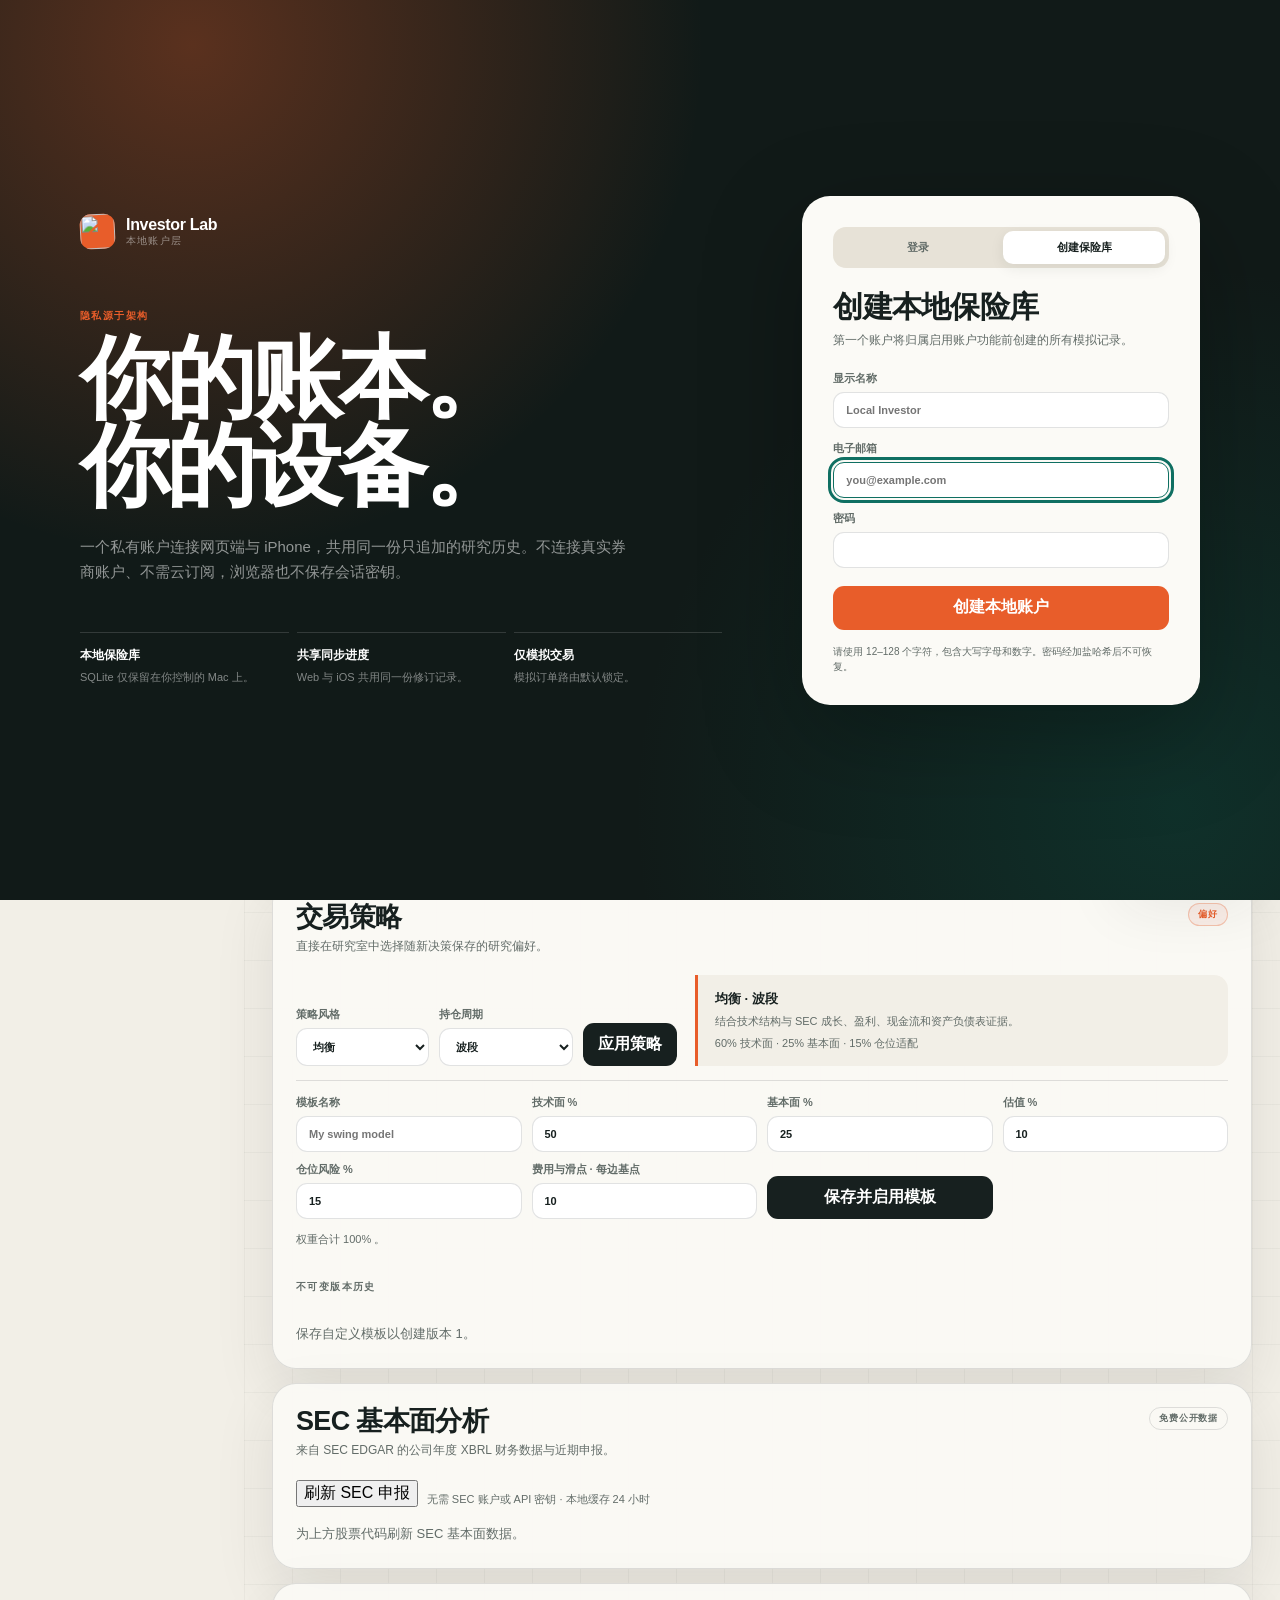
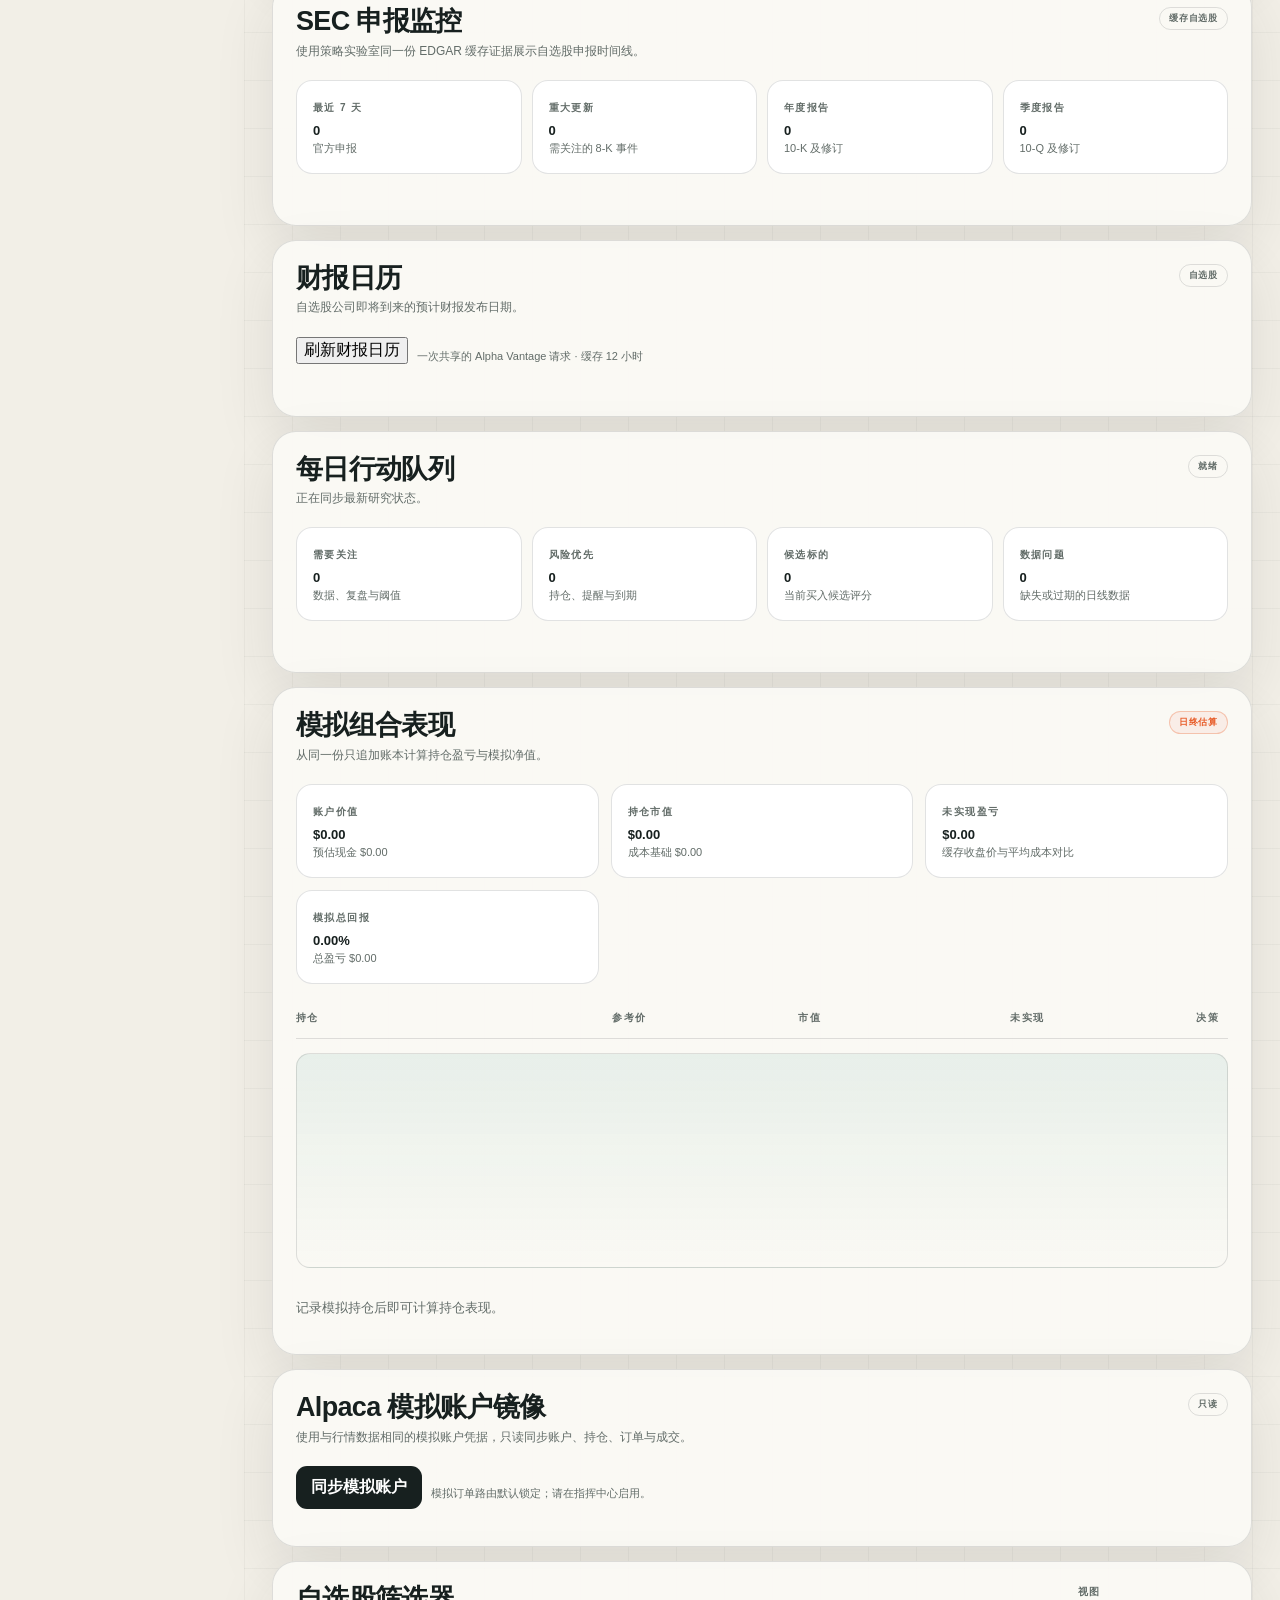
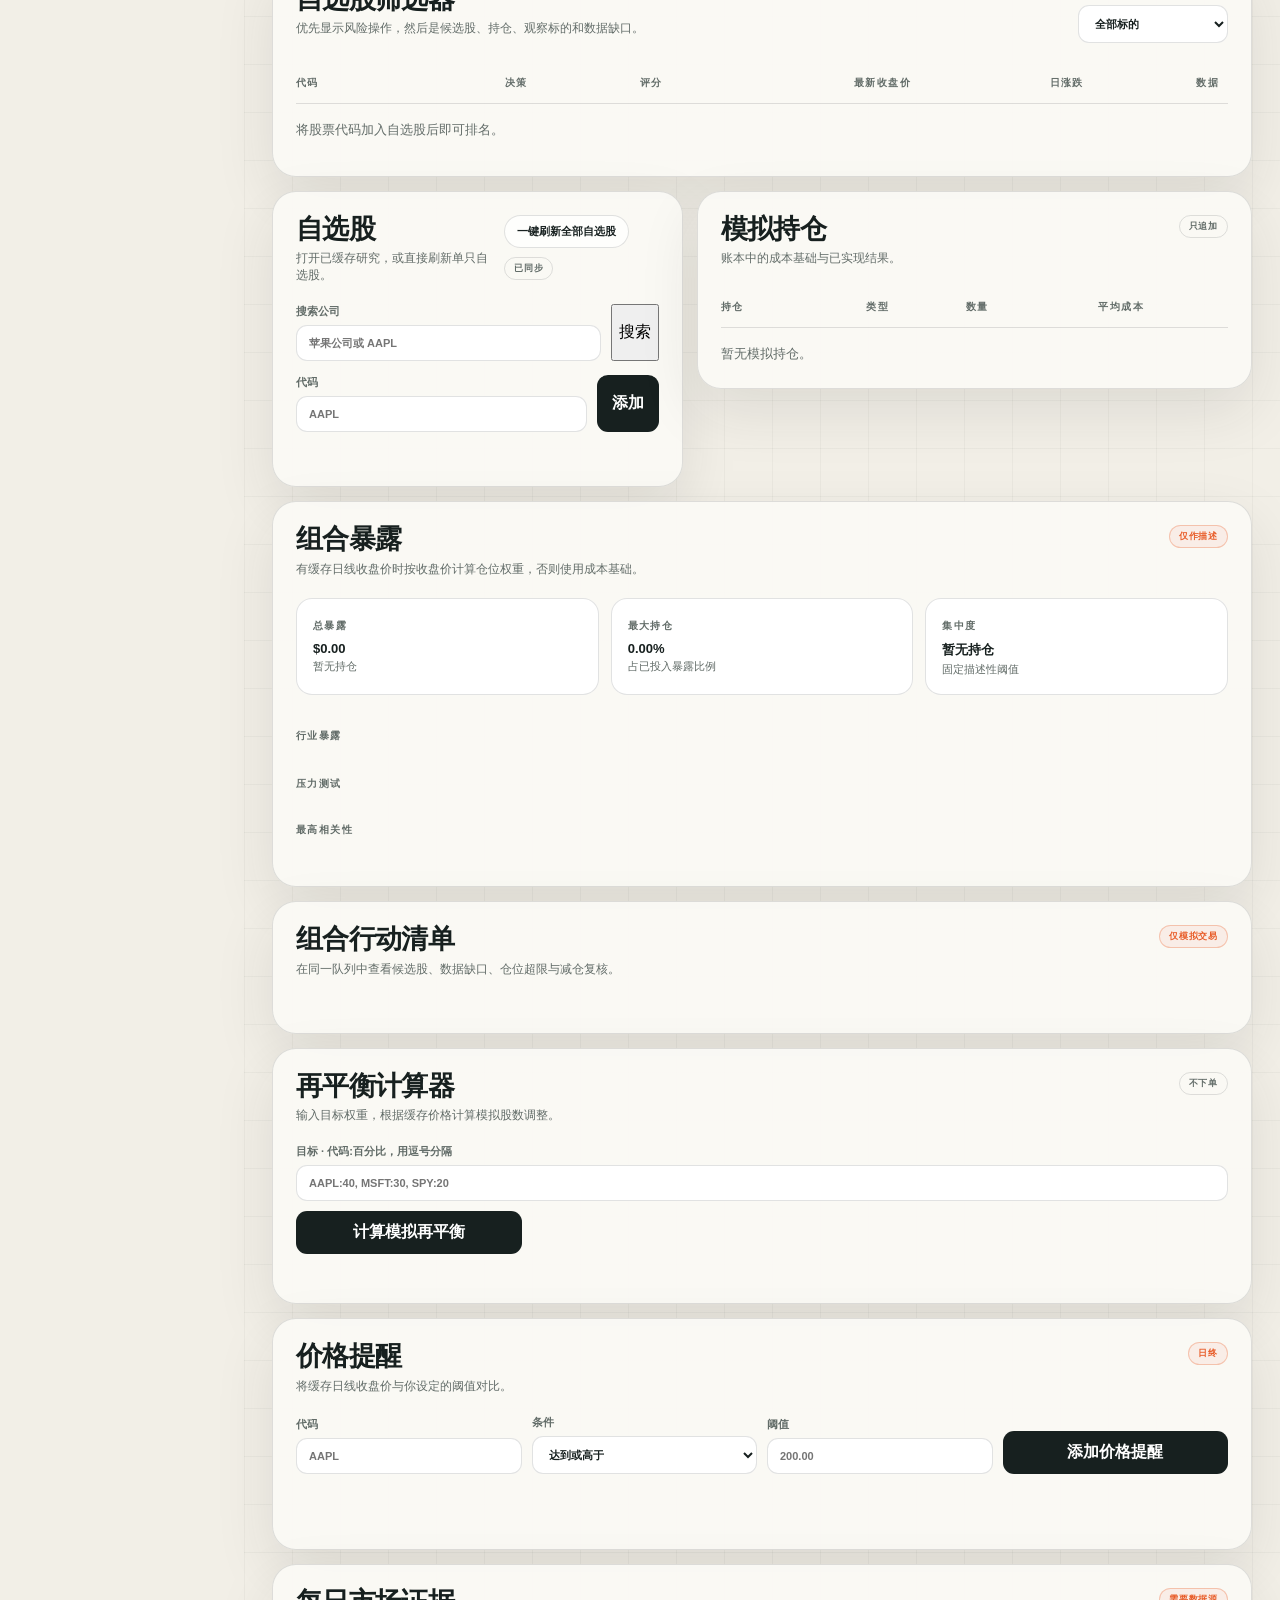
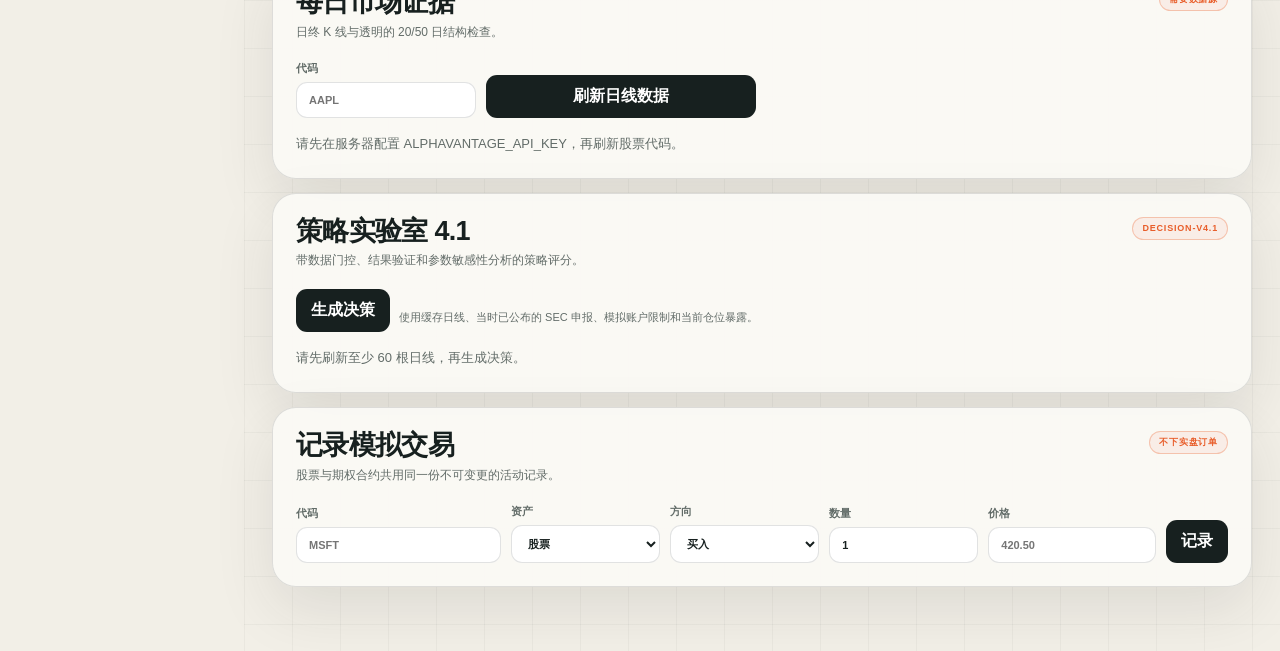
==== commit e6ba435d: "Release v0.1.6 with bilingual documentation" ====
--- a/web/index.html
+++ b/web/index.html
@@ -5,12 +5,12 @@
   <meta name="viewport" content="width=device-width, initial-scale=1">
   <meta name="description" content="A private, local-first workspace for paper trading, market research, and synchronized web and iPhone records.">
   <title>Investor Lab</title>
-  <link rel="icon" href="data:,">
+  <link rel="icon" type="image/png" href="/assets/investor-lab-logo.png">
   <style>
     :root {
       --ink: #17201f;
       --ink-soft: #283331;
-      --muted: #69736f;
+      --muted: #626c68;
       --paper: #f2efe7;
       --paper-deep: #e7e2d7;
       --card: #fbfaf6;
@@ -20,6 +20,7 @@
       --signal-soft: #f8d8cb;
       --positive: #0b7864;
       --negative: #b33c2e;
+      --focus: #0f6f62;
       --sidebar: #15201e;
       --shadow: 0 22px 60px rgba(38, 42, 38, .10);
       --font-sans: "SF Pro", -apple-system, BlinkMacSystemFont, "Helvetica Neue", sans-serif;
@@ -79,7 +80,9 @@
       background: var(--signal);
       font: 800 13px/1 var(--font-sans);
       transform: rotate(-3deg);
-    }
+      overflow: hidden;
+    }
+    .brand-mark img { width: 100%; height: 100%; display: block; object-fit: cover; }
     .brand-name { font-weight: 700; letter-spacing: -.02em; }
     .brand-note { color: rgba(255, 255, 255, .48); font-size: 10px; letter-spacing: .12em; text-transform: uppercase; }
 
@@ -197,6 +200,9 @@
     .workflow-step small { display: block; margin-top: 5px; color: var(--muted); font-size: 10px; line-height: 1.4; }
     .workflow-context { display: flex; flex-wrap: wrap; gap: 8px; margin-top: 13px; color: var(--muted); font-size: 11px; }
     .workflow-context strong { color: var(--ink); }
+    .section-jump { position: sticky; top: 84px; z-index: 8; display: flex; gap: 7px; margin: 14px 0; padding: 9px; overflow-x: auto; border: 1px solid var(--line); border-radius: 16px; background: rgba(242,239,231,.9); backdrop-filter: blur(14px); }
+    .section-jump button { flex: 0 0 auto; min-height: 36px; border: 1px solid var(--line); border-radius: 999px; padding: 8px 12px; color: var(--ink-soft); background: rgba(255,255,255,.78); font-size: 11px; font-weight: 750; }
+    .section-jump button:hover { color: var(--signal); border-color: rgba(232,93,42,.35); background: white; }
     .command-tools-toggle { grid-column: 1 / -1; display: flex; align-items: center; justify-content: space-between; gap: 16px; padding: 14px 18px; border: 1px dashed var(--line); border-radius: 16px; background: rgba(255,255,255,.5); }
 
     .grid { display: grid; grid-template-columns: minmax(0, .85fr) minmax(0, 1.15fr); gap: 14px; align-items: start; }
@@ -211,7 +217,7 @@
     label { display: grid; gap: 6px; color: var(--muted); font-size: 11px; font-weight: 700; }
     input, select, textarea { width: 100%; border: 1px solid var(--line); border-radius: 11px; padding: 11px 12px; color: var(--ink); background: white; outline: none; }
     textarea { min-height: 76px; resize: vertical; font: inherit; line-height: 1.45; }
-    input:focus, select:focus, textarea:focus { border-color: var(--signal); box-shadow: 0 0 0 3px rgba(232, 93, 42, .11); }
+    input:focus, select:focus, textarea:focus { border-color: var(--focus); outline: 3px solid var(--focus); outline-offset: 2px; }
     .primary-button { border: 0; border-radius: 11px; padding: 11px 15px; color: white; background: var(--ink); font-weight: 750; }
     .primary-button:hover { background: var(--signal); }
     .watch-form { grid-template-columns: 1fr auto; }
@@ -226,8 +232,9 @@
     .ticker-remove:hover { color: var(--negative); }
     .ticker button:focus-visible { outline: 2px solid var(--signal); outline-offset: 2px; }
     .research-board { display: grid; gap: 8px; margin-top: 14px; }
-    .research-card { width: 100%; display: grid; grid-template-columns: minmax(100px, 1fr) auto auto; align-items: center; gap: 14px; border: 1px solid var(--line); border-radius: 14px; padding: 12px 13px; color: var(--ink); background: rgba(255, 255, 255, .7); text-align: left; }
+    .research-card { width: 100%; display: grid; grid-template-columns: minmax(0, 1fr) auto; align-items: center; gap: 10px; border: 1px solid var(--line); border-radius: 14px; padding: 8px; color: var(--ink); background: rgba(255, 255, 255, .7); }
     .research-card:hover { border-color: rgba(232, 93, 42, .38); background: white; transform: translateY(-1px); }
+    .research-card__open { min-width: 0; display: grid; grid-template-columns: minmax(100px, 1fr) auto auto; align-items: center; gap: 14px; border: 0; padding: 4px 5px; color: inherit; background: transparent; text-align: left; }
     .research-card strong, .research-card b { display: block; font-variant-numeric: tabular-nums; }
     .research-card small { display: block; margin-top: 4px; color: var(--muted); font-size: 10px; }
     .research-card__price, .research-card__date { text-align: right; }
@@ -297,6 +304,7 @@
     .guard-list li { display: flex; gap: 10px; align-items: flex-start; color: #74402d; font-size: 12px; line-height: 1.4; }
     .guard-list li::before { content: ""; width: 8px; height: 8px; border-radius: 50%; background: var(--signal); margin-top: 4px; flex: 0 0 auto; }
     .status-grid { display: grid; grid-template-columns: repeat(3, 1fr); gap: 12px; }
+    .market-summary-grid { grid-template-columns: repeat(4, 1fr); }
     .status-box { border: 1px solid var(--line); border-radius: 16px; padding: 16px; background: white; }
     .status-box strong { display: block; margin: 8px 0 3px; font-size: 13px; }
     .status-box p { margin: 0; color: var(--muted); font-size: 11px; line-height: 1.45; }
@@ -321,11 +329,14 @@
     .payoff-point span { display: block; color: var(--muted); font-size: 9px; }
     .payoff-point strong { display: block; margin-top: 5px; font-size: 11px; font-variant-numeric: tabular-nums; }
     .exposure-list, .entry-list { display: grid; gap: 9px; margin-top: 16px; }
-    .exposure-row { display: grid; grid-template-columns: 100px minmax(0, 1fr) 90px; gap: 12px; align-items: center; padding: 11px 0; border-bottom: 1px solid var(--line); }
+    .exposure-row { display: grid; grid-template-columns: 100px minmax(0, 1fr) minmax(104px, auto); gap: 12px; align-items: center; padding: 11px 0; border-bottom: 1px solid var(--line); }
     .exposure-row:last-child { border-bottom: 0; }
     .exposure-track { height: 7px; overflow: hidden; border-radius: 999px; background: var(--paper-deep); }
     .exposure-fill { height: 100%; border-radius: inherit; background: linear-gradient(90deg, var(--positive), var(--signal)); }
     .exposure-row small { color: var(--muted); font-size: 9px; }
+    .exposure-value { text-align: right; }
+    .limit-warning { display: inline-flex; align-items: center; gap: 4px; margin-top: 5px; border: 1px solid rgba(179, 60, 46, .45); border-radius: 999px; padding: 3px 6px; color: #8f2f25; background: #f9e3de; font-size: 9px; font-weight: 800; line-height: 1; white-space: nowrap; }
+    .limit-warning__icon { width: 13px; height: 13px; display: inline-grid; place-items: center; border-radius: 50%; color: white; background: var(--negative); font-size: 9px; }
     .journal-entry { padding: 16px; border: 1px solid var(--line); border-radius: 16px; background: white; }
     .journal-entry-head { display: flex; align-items: flex-start; justify-content: space-between; gap: 12px; }
     .journal-entry h3 { margin-top: 5px; font-size: 14px; }
@@ -417,13 +428,14 @@
       .nav-icon { width: auto; }
       .content::before { display: none; }
       .topbar { position: relative; min-height: 66px; padding: 14px 16px; }
+      .section-jump { top: 60px; }
       .date-chip { display: none; }
       main { width: min(100% - 24px, 1280px); padding-top: 18px; }
       .hero { min-height: 0; padding: 24px; border-radius: 24px; }
       .hero::after { display: none; }
       .hero-metrics { grid-template-columns: 1fr; }
       .hero-metric { display: flex; }
-      .metric-grid, .grid, .mode-hero, .status-grid, .decision-hero, .decision-evidence, .briefing-summary, .performance-grid, .strategy-lens, .level-grid { grid-template-columns: 1fr; }
+      .metric-grid, .grid, .mode-hero, .status-grid, .market-summary-grid, .decision-hero, .decision-evidence, .briefing-summary, .performance-grid, .strategy-lens, .level-grid { grid-template-columns: 1fr; }
       .workflow-steps { grid-template-columns: 1fr 1fr; }
       .strategy-lens form { grid-template-columns: 1fr 1fr auto; }
       .panel.wide { grid-column: auto; }
@@ -453,11 +465,13 @@
       .planner-form .span-2, .planner-form .span-4 { grid-column: auto; }
       .strategy-lens form { grid-template-columns: 1fr; }
       .workflow-steps { grid-template-columns: 1fr; }
+      .research-card__open { grid-template-columns: 1fr auto; }
+      .research-card__date { display: none; }
       .workflow-step { min-height: 96px; }
       .command-tools-toggle { align-items: flex-start; flex-direction: column; }
       .plan-item { grid-template-columns: 1fr auto; }
       .plan-item > div:nth-child(2) { grid-column: 1 / -1; grid-row: 2; }
-      .exposure-row { grid-template-columns: 78px minmax(0,1fr) 70px; }
+      .exposure-row { grid-template-columns: 78px minmax(0,1fr) minmax(98px, auto); }
       .auth-layout { width: min(100% - 24px, 1120px); }
       .auth-principles { grid-template-columns: 1fr; }
       .auth-card { padding: 23px; border-radius: 22px; }
@@ -471,7 +485,7 @@
   <section class="auth-gate" id="authGate" aria-labelledby="authTitle">
     <div class="auth-layout">
       <div class="auth-story">
-        <div class="brand"><div class="brand-mark">IL</div><div class="brand-copy"><div class="brand-name">Investor Lab</div><div class="brand-note">Local account layer</div></div></div>
+        <div class="brand"><div class="brand-mark"><img src="/assets/investor-lab-logo.png" alt=""></div><div class="brand-copy"><div class="brand-name">Investor Lab</div><div class="brand-note">Local account layer</div></div></div>
         <p class="eyebrow">Private by architecture</p>
         <h1>Your ledger.<br>Your machine.</h1>
         <p class="auth-story-copy">One private account connects the web terminal and iPhone to the same append-only research history. No live-account broker access, no cloud subscription, and no session key stored in browser storage.</p>
@@ -502,7 +516,7 @@
   <div class="shell" id="appShell" inert>
     <aside class="sidebar" aria-label="Primary navigation">
       <div class="brand">
-        <div class="brand-mark">IL</div>
+        <div class="brand-mark"><img src="/assets/investor-lab-logo.png" alt=""></div>
         <div class="brand-copy"><div class="brand-name">Investor Lab</div><div class="brand-note">Private terminal</div></div>
       </div>
       <p class="nav-label">Workspace</p>
@@ -554,6 +568,15 @@
             <article class="metric-card lab-metric" data-tone="positive"><span class="micro-label lab-metric__label">Sync</span><strong class="metric-value lab-metric__value" id="syncMetric">Local</strong><span class="metric-foot lab-metric__foot">Web and iPhone share one ledger</span></article>
           </section>
 
+          <nav class="section-jump" aria-label="Investment sections">
+            <button type="button" data-scroll-target="workflowPanel">Guided workflow</button>
+            <button type="button" data-scroll-target="strategyPanel">Trading strategy</button>
+            <button type="button" data-scroll-target="performancePanel">Paper portfolio performance</button>
+            <button type="button" data-scroll-target="watchlistPanel">Watchlist</button>
+            <button type="button" data-scroll-target="marketEvidencePanel">Market evidence</button>
+            <button type="button" data-scroll-target="decisionPanel">Decision analysis</button>
+          </nav>
+
           <section class="grid">
             <article class="panel wide workflow-panel" id="workflowPanel">
               <div class="panel-head"><div><h2>Guided workflow</h2><p class="panel-subtitle">Complete the core loop first. Advanced research tools stay available without crowding the next action.</p></div><span class="tag warning lab-badge" data-tone="warning">4 STEPS</span></div>
@@ -566,7 +589,7 @@
               <div class="workflow-context"><span>Selected symbol: <strong id="workflowSymbol">None</strong></span><span>Decision: <strong id="workflowDecisionStatus">Not generated</strong></span></div>
             </article>
 
-            <article class="panel wide">
+            <article class="panel wide" id="strategyPanel">
               <div class="panel-head"><div><h2>Trading strategy</h2><p class="panel-subtitle">Choose the research lens saved with new decisions without leaving the Lab.</p></div><span class="tag warning lab-badge" data-tone="warning">Profile</span></div>
               <div class="strategy-lens">
                 <form class="planner-form" id="labStrategyForm">
@@ -628,7 +651,7 @@
               <p class="scenario-line" id="earningsCalendarScope"></p>
             </article>
 
-            <article class="panel wide">
+            <article class="panel wide" id="briefingPanel">
               <div class="panel-head"><div><h2 id="briefingHeadline">Daily action queue</h2><p class="panel-subtitle" id="briefingSummary">Syncing your latest research state.</p></div><span class="tag lab-badge" id="briefingBadge" data-tone="positive">READY</span></div>
               <div class="briefing-summary">
                 <div class="status-box"><span class="micro-label">Needs attention</span><strong id="briefingAttention">0</strong><p>Data, reviews, and thresholds</p></div>
@@ -640,7 +663,7 @@
               <p class="scenario-line" id="briefingScope"></p>
             </article>
 
-            <article class="panel wide">
+            <article class="panel wide" id="performancePanel">
               <div class="panel-head"><div><h2>Paper portfolio performance</h2><p class="panel-subtitle">Open P&amp;L and estimated paper equity from the same append-only ledger.</p></div><span class="tag warning lab-badge" data-tone="warning">EOD estimate</span></div>
               <div class="status-grid performance-grid">
                 <div class="status-box"><span class="micro-label">Account value</span><strong id="performanceEquity">$0.00</strong><p id="performanceCash">$0.00 estimated cash</p></div>
@@ -670,8 +693,8 @@
               <p class="scenario-line" id="screenerScope"></p>
             </article>
 
-            <article class="panel">
-              <div class="panel-head"><div><h2>Watchlist</h2><p class="panel-subtitle">The names waiting for a thesis.</p></div><span class="tag lab-badge" data-tone="positive">Synced</span></div>
+            <article class="panel" id="watchlistPanel">
+              <div class="panel-head"><div><h2>Watchlist</h2><p class="panel-subtitle">Open cached research or refresh one followed ticker directly.</p></div><div class="button-row"><button class="account-chip" id="watchRefreshAllButton" type="button">Refresh all tickers</button><span class="tag lab-badge" data-tone="positive">Synced</span></div></div>
               <form class="watch-form" id="companySearchForm">
                 <label class="lab-field"><span class="lab-field__label">Search companies</span><input class="lab-input" id="companySearchQuery" autocomplete="off" maxlength="80" placeholder="Apple or AAPL" required></label>
                 <button class="secondary-button lab-button" type="submit">Search</button>
@@ -732,7 +755,7 @@
               <p class="scenario-line" id="alertDisclaimer"></p>
             </article>
 
-            <article class="panel wide">
+            <article class="panel wide" id="marketEvidencePanel">
               <div class="panel-head"><div><h2>Daily market evidence</h2><p class="panel-subtitle">End-of-day bars with a transparent 20/50-day structure check.</p></div><span class="tag warning lab-badge" data-tone="warning" id="marketFreshness">Source required</span></div>
               <form class="market-form" id="marketForm">
                 <label class="lab-field"><span class="lab-field__label">Symbol</span><input class="lab-input" id="marketSymbol" autocomplete="off" maxlength="32" placeholder="AAPL" required></label>
@@ -749,9 +772,10 @@
                   <svg class="market-chart" id="marketChart" viewBox="0 0 960 280" role="img" aria-label="Historical daily closing-price and volume chart"></svg>
                   <figcaption class="market-chart-caption"><span id="marketChartCaption">Historical daily closes</span><span>Close · volume</span></figcaption>
                 </figure>
-                <div class="status-grid" style="margin-top:18px">
+                <div class="status-grid market-summary-grid" style="margin-top:18px">
                   <div class="status-box"><span class="micro-label">Structure</span><strong id="marketState">—</strong><p id="marketDate">No date</p></div>
                   <div class="status-box"><span class="micro-label">Latest close</span><strong id="marketClose">—</strong><p id="marketChange">—</p></div>
+                  <div class="status-box"><span class="micro-label">Latest IEX trade</span><strong id="marketLive">—</strong><p id="marketLiveDetail">Configure Alpaca for an observed live price</p></div>
                   <div class="status-box"><span class="micro-label">Moving averages</span><strong id="marketSma">—</strong><p>20-day / 50-day</p></div>
                 </div>
                 <div class="status-grid" style="margin-top:12px">
@@ -767,7 +791,7 @@
               </div>
             </article>
 
-            <article class="panel wide">
+            <article class="panel wide" id="decisionPanel">
               <div class="panel-head"><div><h2>Strategy Lab 4.1</h2><p class="panel-subtitle">Strategy-specific scoring with data gates, outcome validation, and parameter sensitivity.</p></div><span class="tag warning lab-badge" data-tone="warning" id="decisionModelBadge">DECISION-V4.1</span></div>
               <div class="button-row"><button class="primary-button lab-button" id="decisionGenerateButton" type="button">Generate decision</button><span class="scenario-line">Uses cached daily bars, point-in-time SEC filings, your paper-account limits, and current position exposure.</span></div>
               <div class="empty" id="decisionEmpty">Refresh at least 60 daily bars, then generate a decision.</div>
@@ -823,13 +847,14 @@
             <article class="brief-card"><p class="eyebrow">Intraday workspace</p><h1>Plan the exit before the entry.</h1><p>Turn your own entry, invalidation, target, and loss limits into a reviewable worksheet. It remains paper-only and does not invent a live quote or trading signal.</p></article>
             <article class="guard-card"><h2>Pre-trade guardrail</h2><ul class="guard-list"><li>IEX real-time plan with Nasdaq halt checks</li><li>Real-account execution remains blocked</li><li>Daily loss and consecutive-loss stops are visible</li><li>PDT count is an app-ledger estimate</li></ul></article>
           </section>
-          <article class="panel" style="margin-bottom:14px">
+          <nav class="section-jump" aria-label="Day trade sections"><button type="button" data-scroll-target="dayScannerPanel">Watchlist scanner</button><button type="button" data-scroll-target="dayLivePanel">Live market plan</button><button type="button" data-scroll-target="dayGuardPanel">Risk guardrails</button><button type="button" data-scroll-target="dayWorksheetPanel">Risk worksheet</button></nav>
+          <article class="panel" id="dayScannerPanel" style="margin-bottom:14px">
             <div class="panel-head"><div><h2>Watchlist day-trade scanner</h2><p class="panel-subtitle">Ranks saved symbols by gap, relative volume, IEX spread, risk gates, and the three deterministic setups.</p></div><span class="tag warning lab-badge" id="dayScannerBadge" data-tone="warning">NOT RUN</span></div>
             <div class="button-row"><button class="primary-button lab-button" id="dayScannerButton" type="button">Scan watchlist</button><button class="account-chip" id="dayStreamButton" type="button">Start live monitor</button><span class="scenario-line" id="dayMarketClock">Market clock has not loaded.</span></div>
             <div class="compact-list" id="dayScannerRows"><span class="empty">Run the scanner after configuring Alpaca data.</span></div>
             <p class="scenario-line" id="dayScannerScope"></p>
           </article>
-          <article class="panel" style="margin-bottom:14px">
+          <article class="panel" id="dayLivePanel" style="margin-bottom:14px">
             <div class="panel-head"><div><h2>Live premarket plan</h2><p class="panel-subtitle">IEX quote and minute bars, plus Nasdaq's current halt feed. Full SIP data remains optional and paid.</p></div><span class="tag warning lab-badge" id="realtimeBadge" data-tone="warning">SETUP</span></div>
             <form class="planner-form" id="realtimeSetupForm">
               <label><span>Alpaca API key ID</span><input id="alpacaKeyID" type="password" autocomplete="off" required></label>
@@ -843,12 +868,12 @@
             <div class="button-row"><input id="dayReplayDate" type="date"><button class="account-chip" id="dayReplayLoad" type="button">Load minute replay</button></div>
             <div id="dayReplayPlayer" hidden><div class="button-row"><select id="dayReplayTimeframe"><option value="1m">1 minute</option><option value="5m">5 minutes</option><option value="15m">15 minutes</option></select><select id="dayReplaySpeed"><option value="1000">1× speed</option><option value="500">2× speed</option><option value="250">4× speed</option></select><button class="account-chip" id="dayReplayPlay" type="button">Play replay</button></div><svg class="mini-chart" id="dayReplayChart" viewBox="0 0 960 260" role="img" aria-label="Day Trade candlestick replay"></svg><input id="dayReplaySlider" type="range" min="0" max="0" value="0" style="width:100%"><div class="level-grid" id="dayReplayFrame"></div><p class="scenario-line" id="dayReplayPlayerNote"></p></div>
           </article>
-          <article class="panel" style="margin-bottom:14px">
+          <article class="panel" id="dayGuardPanel" style="margin-bottom:14px">
             <div class="panel-head"><div><h2>PDT transition &amp; daily stop monitor</h2><p class="panel-subtitle">Legacy PDT estimate plus current self-recorded loss stops; confirm your broker's margin method.</p></div><span class="tag lab-badge" id="dayGuardBadge" data-tone="positive">CLEAR</span></div>
             <div class="status-grid"><div class="status-box"><span class="micro-label">Estimated day trades</span><strong id="dayTradeCount">0</strong><p id="dayTradeWindow">Five recent weekdays</p></div><div class="status-box"><span class="micro-label">Consecutive losses</span><strong id="dayLossStreak">0</strong><p>Self-recorded reviews</p></div><div class="status-box"><span class="micro-label">Recorded loss today</span><strong id="dayRecordedLoss">$0.00</strong><p id="daySavedLossLimit">Saved daily limit</p></div></div>
             <div class="compact-list" id="dayStopConditions"></div><p class="scenario-line" id="dayGuardScope"></p>
           </article>
-          <article class="panel">
+          <article class="panel" id="dayWorksheetPanel">
             <div class="panel-head"><div><h2>Manual risk worksheet</h2><p class="panel-subtitle">Maximum whole shares are calculated from the risk limits you supply—not recommended by the app.</p></div><span class="tag warning lab-badge" data-tone="warning">No live order</span></div>
             <form class="planner-form" id="dayPlanForm">
               <label><span>Symbol</span><input id="daySymbol" maxlength="32" autocomplete="off" placeholder="AAPL" required></label>
@@ -883,7 +908,8 @@
             <article class="brief-card"><p class="eyebrow">Options laboratory</p><h1>Structure first. Premium second.</h1><p>Inspect indicative chain snapshots, Greeks, IV, and liquidity before comparing a defined-risk payoff.</p></article>
             <article class="guard-card"><h2>Options data gate</h2><ul class="guard-list"><li>Indicative snapshots are observations, not executions</li><li>Liquidity gate checks bid, ask, spread, and volume</li><li>Assignment and early-exercise risk still require review</li><li>Multi-leg execution and broker routing stay disabled</li></ul></article>
           </section>
-          <article class="panel" style="margin-bottom:14px">
+          <nav class="section-jump" aria-label="Options sections"><button type="button" data-scroll-target="optionChainPanel">Option chain</button><button type="button" data-scroll-target="optionCandidates">Strategy candidates</button><button type="button" data-scroll-target="optionWorksheetPanel">Payoff worksheet</button><button type="button" data-scroll-target="optionPlanHistory">Plan history</button></nav>
+          <article class="panel" id="optionChainPanel" style="margin-bottom:14px">
             <div class="panel-head"><div><h2>Option chain explorer</h2><p class="panel-subtitle">Alpaca indicative snapshots with IV, Greeks, expected move, and defined-risk candidates.</p></div><span class="tag warning lab-badge" id="optionChainBadge" data-tone="warning">INDICATIVE</span></div>
             <form class="planner-form" id="optionChainForm"><label><span>Underlying symbol</span><input id="optionChainSymbol" maxlength="32" autocomplete="off" placeholder="AAPL" required></label><label><span>Contract side</span><select id="optionFilterRight"><option value="all">Calls and puts</option><option value="call">Calls</option><option value="put">Puts</option></select></label><label><span>DTE range</span><div class="button-row"><input id="optionMinDTE" type="number" min="0" max="730" value="7"><input id="optionMaxDTE" type="number" min="0" max="730" value="60"></div></label><label><span>Minimum volume</span><input id="optionMinVolume" type="number" min="0" value="1"></label><label><span>Maximum spread %</span><input id="optionMaxSpread" type="number" min="0" max="1000" step="0.1" value="20"></label><label><span>Liquidity</span><select id="optionLiquidOnly"><option value="true">Liquid only</option><option value="false">Show all</option></select></label><button class="primary-button lab-button span-4" type="submit">Load filtered option chain</button></form>
             <div class="status-grid" id="optionChainSummary"></div>
@@ -892,7 +918,7 @@
             <div class="table-wrap" id="optionContractsWrap" hidden><table><thead><tr><th>Contract</th><th>Bid / ask</th><th>IV / delta</th><th>Volume</th><th>Liquidity</th></tr></thead><tbody id="optionContracts"></tbody></table></div>
             <p class="scenario-line" id="optionChainScope">Load a symbol to inspect up to five 1,000-contract pages.</p>
           </article>
-          <article class="panel">
+          <article class="panel" id="optionWorksheetPanel">
             <div class="panel-head"><div><h2>Expiration payoff worksheet</h2><p class="panel-subtitle">Single-leg, vertical, long-volatility, and four-leg condor structures use deterministic expiration math.</p></div><span class="tag warning lab-badge" data-tone="warning">Manual premiums</span></div>
             <form class="planner-form" id="optionPlanForm">
               <label><span>Symbol</span><input id="optionSymbol" maxlength="32" autocomplete="off" placeholder="AAPL" required></label>
@@ -1173,12 +1199,24 @@
               <div class="health-list" id="healthList"><span class="empty">Health check has not run.</span></div>
               <button class="account-chip" id="healthRefreshButton" type="button">Run health check</button>
             </article>
-            <article class="panel">
+            <article class="panel" id="databaseBackupPanel">
               <div class="panel-head"><div><h2>Portable backup</h2><p class="panel-subtitle">Create a verified SQLite snapshot or download readable account JSON.</p></div><span class="tag lab-badge" data-tone="blocked">Local export</span></div>
               <div class="button-row"><button class="primary-button lab-button" id="databaseBackupButton" type="button">Create database backup</button><button class="account-chip" id="exportButton" type="button">Download account export</button></div>
               <p class="scenario-line" id="databaseBackupStatus">Restore stays locked behind an explicit maintenance action so a browser click cannot overwrite the active database.</p>
               <div class="planner-form"><label><span>Verified backup</span><select id="databaseRestoreSelect"><option value="">No backup loaded</option></select></label><label><span>Confirmation</span><input id="databaseRestoreConfirmation" autocomplete="off" placeholder="RESTORE filename"></label><button class="danger-button" id="databaseRestoreButton" type="button">Restore selected backup</button></div>
               <p class="scenario-line">Includes preferences, devices, imports, watchlist, paper ledger, decisions, backtests, plans, journal, alerts, and sync history. Secrets are excluded.</p>
+            </article>
+            <article class="panel">
+              <div class="panel-head"><div><h2>Account security</h2><p class="panel-subtitle">Changing the password or signing out everywhere revokes every Web and iPhone session.</p></div><span class="tag lab-badge" data-tone="positive">All devices</span></div>
+              <form class="planner-form" id="changePasswordForm">
+                <label><span>Current password</span><input id="changePasswordCurrent" type="password" autocomplete="current-password" required></label>
+                <label><span>New password</span><input id="changePasswordNew" type="password" autocomplete="new-password" minlength="12" maxlength="128" required></label>
+                <button class="primary-button lab-button" type="submit">Change password</button>
+              </form>
+              <form class="planner-form" id="logoutAllForm">
+                <label><span>Current password</span><input id="logoutAllPassword" type="password" autocomplete="current-password" required></label>
+                <button class="account-chip" type="submit">Sign out on all devices</button>
+              </form>
             </article>
             <article class="panel danger-panel">
               <div class="panel-head"><div><h2>Delete local account</h2><p class="panel-subtitle">Permanently removes this account and all synchronized records from this server.</p></div><span class="tag" data-tone="negative">Danger zone</span></div>
@@ -1421,13 +1459,16 @@
       "RULE-BASED SETUPS": "规则型交易形态",
       "OPENING-RANGE REPLAY": "开盘区间回放",
       "Data quality": "数据质量",
-      "Decision gate": "决策门槛",
+      "Decision gate": "评分数据状态",
+      "Scoring readiness": "评分就绪状态",
+      "Ready to score": "可以评分",
+      "Needs more data": "需要更多数据",
       "Latest age": "最新数据年龄",
-      "Eligible": "可用于决策",
-      "Blocked": "已阻止",
+      "Eligible": "可计算建议",
+      "Blocked": "数据不足，暂不评分",
       "Raw prices": "未复权价格",
-      "Decision eligible": "可用于决策",
-      "Decision blocked": "已阻止决策",
+      "Decision eligible": "可计算建议",
+      "Decision blocked": "数据不足，暂不评分",
       "Stored outcomes": "已记录结果",
       "Parameter stability": "参数稳定性",
       "Building history": "正在积累历史",
@@ -1447,7 +1488,7 @@
       "Waiting": "等待条件",
       "ready": "就绪",
       "watch": "观察",
-      "blocked": "已阻止",
+      "blocked": "数据不足",
       "Replay sessions": "回放交易日",
       "Target hit rate": "目标命中率",
       "Average R": "平均 R 倍数",
@@ -1530,6 +1571,20 @@
       "Confirm and append": "确认并追加",
       "Cancel": "取消",
       "Connected devices": "已连接设备",
+      "Account security": "账户安全",
+      "Changing the password or signing out everywhere revokes every Web and iPhone session.": "修改密码或全端退出会撤销所有 Web 与 iPhone 会话。",
+      "All devices": "所有设备",
+      "New password": "新密码",
+      "Change password": "修改密码",
+      "Sign out on all devices": "所有设备退出登录",
+      "Password changed. Sign in again.": "密码已修改，请重新登录。",
+      "All devices signed out.": "所有设备均已退出登录。",
+      "New password must be different from the current password.": "新密码必须与当前密码不同。",
+      "Stored timestamp is not valid ISO-8601.": "保存的时间戳不是有效的 ISO-8601 格式。",
+      "Quoted days to expiration cannot be less than remaining days.": "报价时的剩余到期天数不能少于当前剩余天数。",
+      "Sync cursor must be between 0 and 9223372036854775807.": "同步游标必须介于 0 和 9223372036854775807 之间。",
+      "Database backup maintenance is available only to the workspace owner.": "只有工作区所有者可以维护数据库备份。",
+      "Workspace owner only": "仅限工作区所有者",
       "Synced": "已同步",
       "Data health": "数据健康",
       "Run health check": "运行健康检查",
@@ -1831,13 +1886,14 @@
       "Data required": "需要数据",
       "No cached evidence": "暂无缓存证据",
       "Risk actions, opportunities, watch/hold, then missing data; score breaks ties.": "依次按风险操作、机会、观察/持有和缺失数据排序；同级以评分排序。",
-      "Refresh market evidence": "刷新市场证据",
+      "Refresh market evidence": "更新行情并重新评分",
+      "Market evidence needs refresh": "有自选股需要更新行情",
       "Price threshold met": "已达价格阈值",
       "Options plan needs review": "期权计划需要复盘",
       "Complete plan reviews": "完成计划复盘",
       "Review risk items first": "先复盘风险项",
       "New candidates are ready": "新候选标的已就绪",
-      "Workspace is up to date": "工作区已是最新",
+      "Workspace is up to date": "当前没有待处理事项",
       "Derived from your cached end-of-day data, saved thresholds, paper positions, and latest decision runs.": "基于你缓存的日终数据、已保存阈值、模拟持仓和最新决策生成。",
       "Buy candidate": "买入候选",
       "Watch / wait": "观察 / 等待",
@@ -1972,6 +2028,8 @@
       "cached close": "缓存收盘价",
       "cost basis": "成本基础",
       "Exposure appears after a paper position is recorded.": "记录模拟持仓后将显示暴露。",
+      "Over limit": "超出限额",
+      "Over position limit": "超出单一持仓限额",
       "ACTIVE RULES": "有效规则",
       "Waiting for cached close": "等待缓存收盘价",
       "Threshold met": "已达阈值",
@@ -2114,6 +2172,8 @@
       "Five recent weekdays": "最近五个工作日",
       "No orders": "不下单",
       "Request failed": "请求失败",
+      "Signed in, but some workspace panels could not load. Automatic sync will retry.": "已登录，但部分工作区面板暂时无法加载。自动同步将继续重试。",
+      "Sign out failed. You are still signed in; try again.": "退出失败。你仍然处于登录状态，请重试。",
       "Unknown error": "未知错误",
       "Watchlist day-trade scanner": "自选股日内交易扫描器",
       "Ranks saved symbols by gap, relative volume, IEX spread, risk gates, and the three deterministic setups.": "按跳空、相对成交量、IEX 价差、风险门槛和三种确定性形态为自选股排序。",
@@ -2147,7 +2207,7 @@
       "Verified daily backup": "每日已验证备份",
       "Daily and weekly reports": "日报与周报",
       "Running": "运行中",
-      "Blocked": "已阻塞",
+      "Blocked": "数据不足，暂不评分",
       "Enabled": "已启用",
       "Daily market provider required": "需要日线行情数据源",
       "Save an Alpha Vantage key in Settings before automatic daily decisions can run.": "请先在设置中保存 Alpha Vantage 密钥，才能运行自动每日决策。",
@@ -2158,13 +2218,13 @@
       "Save Alpaca Paper/IEX credentials to collect minute bars and indicative option snapshots.": "保存 Alpaca Paper/IEX 凭据以采集分钟 K 线和指示性期权快照。",
       "Paper plans await review": "模拟计划等待复盘",
       "Recent collection needs attention": "近期采集需要处理",
-      "Automatic daily decisions are blocked until an Alpha Vantage key is saved.": "保存 Alpha Vantage 密钥前，自动每日决策处于阻塞状态。",
+      "Automatic daily decisions are blocked until an Alpha Vantage key is saved.": "尚未配置 Alpha Vantage，自动每日评分暂未启用。",
       "Intraday and option collection are paused until Alpaca Paper/IEX credentials are saved.": "保存 Alpaca Paper/IEX 凭据前，日内与期权采集保持暂停。",
       "data source": "数据源",
       "validation gap": "验证缺口",
       "plan review": "计划复盘",
       "collection failure": "采集失败",
-      "Clear blocking setup items, keep one strategy context frozen, and let the local scheduler collect evidence. Missing provider data never counts as a completed sample.": "清除阻塞配置，保持同一策略环境冻结，并让本地调度器持续收集证据。缺失的数据源结果绝不会计为已完成样本。",
+      "Clear blocking setup items, keep one strategy context frozen, and let the local scheduler collect evidence. Missing provider data never counts as a completed sample.": "完成尚未配置的项目，保持同一策略环境不变，并让本地调度器持续收集证据。数据缺失时不会计入已完成样本。",
       "NOT STARTED": "尚未开始",
       "not_started": "尚未开始",
       "collecting": "收集中",
@@ -2305,6 +2365,41 @@
       "Play replay": "播放回放",
       "Pause replay": "暂停回放",
       "Guided workflow": "引导流程",
+      "Investment sections": "投资功能导航",
+      "Day trade sections": "日内功能导航",
+      "Options sections": "期权功能导航",
+      "Market evidence": "市场证据",
+      "Decision analysis": "决策分析",
+      "Watchlist scanner": "自选股扫描",
+      "Live market plan": "实时行情计划",
+      "Risk guardrails": "风险护栏",
+      "Risk worksheet": "风险计划表",
+      "Option chain": "期权链",
+      "Strategy candidates": "策略候选",
+      "Payoff worksheet": "收益计划表",
+      "Plan history": "计划历史",
+      "Open cached research or refresh one followed ticker directly.": "打开已缓存研究，或直接刷新单只自选股。",
+      "Refresh all tickers": "一键刷新全部自选股",
+      "Refresh ticker": "刷新",
+      "Latest IEX trade": "IEX 最新成交价",
+      "Configure Alpaca for an observed live price": "配置 Alpaca 后显示最新 IEX 成交价",
+      "Save Alpaca credentials to show the latest IEX trade price.": "请先保存 Alpaca 凭据，再显示最新 IEX 成交价。",
+      "Alpaca returned no latest IEX trade price.": "Alpaca 未返回最新 IEX 成交价。",
+      "Latest observed IEX trade from Alpaca Basic; it may differ from the consolidated SIP quote.": "该价格是 Alpaca Basic 提供的最新 IEX 观测成交，可能与 SIP 综合行情不同。",
+      "Latest observed trade": "最新观测成交",
+      "Blocked reasons:": "未通过原因：",
+      "Daily + IEX": "日线 + IEX",
+      "Needs refresh": "需要刷新",
+      "regular": "盘中",
+      "premarket": "盘前",
+      "closed": "已收盘",
+      "unknown": "时段未知",
+      "DATA": "数据",
+      "RISK": "风险",
+      "ALERT": "提醒",
+      "OPPORTUNITY": "机会",
+      "FILING": "SEC 申报",
+      "INFO": "信息",
       "Complete the core loop first. Advanced research tools stay available without crowding the next action.": "先完成核心闭环；高级研究工具仍然可用，但不会遮住下一步操作。",
       "4 STEPS": "4 个步骤",
       "Choose a stock": "选择股票",
@@ -2483,6 +2578,8 @@
         [/^(.+) cost basis$/, (_, value) => `成本基础 ${value}`],
         [/^(.+) total P&L$/, (_, value) => `总盈亏 ${value}`],
         [/^(\d+) cached daily bars · (.+) to (.+)$/, (_, count, start, end) => `${count} 根缓存日线 · ${start} 至 ${end}`],
+        [/^(\d+) observations$/, (_, count) => `${count} 根日线`],
+        [/^(\d+) tickers refreshed(?: · (\d+) failed)?\.$/, (_, count, failed) => `${count} 只自选股已刷新${failed ? ` · ${failed} 只失败` : ""}。`],
         [/^(.+) historical daily closing prices from (.+) to (.+), with volume\.$/, (_, symbol, start, end) => `${symbol} 从 ${start} 至 ${end} 的历史日线收盘价与成交量。`],
         [/^(\d+) trading days$/, (_, count) => `${count} 个交易日`],
         [/^([+-]?[\d.]+)% vs prior close$/, (_, value) => `较前收盘价 ${value}%`],
@@ -2636,6 +2733,16 @@
       currentUser = auth.user;
       csrfToken = auth.csrf_token;
       $("accountName").textContent = currentUser.display_name;
+      const owner = currentUser.role === "owner";
+      for (const id of ["databaseBackupButton", "databaseRestoreSelect", "databaseRestoreConfirmation", "databaseRestoreButton"]) {
+        $(id).disabled = !owner;
+      }
+      if (!owner) $("databaseBackupStatus").textContent = "Database backup maintenance is available only to the workspace owner.";
+      for (const form of [$("marketSetupForm"), $("realtimeSetupForm"), $("paperOrderControlForm"), $("paperOrderForm")]) {
+        form.querySelectorAll("input, select, button").forEach(control => { control.disabled = !owner; });
+      }
+      document.querySelectorAll("[data-source-test]").forEach(control => { control.disabled = !owner; });
+      $("dataSourcePaperSync").disabled = !owner;
       $("authGate").hidden = true;
       $("appShell").removeAttribute("inert");
     }
@@ -2696,6 +2803,25 @@
         : t("Not generated");
     }
 
+    async function refreshSymbolResearch(symbol, button, scrollTarget = null) {
+      const normalized = String(symbol || "").trim().toUpperCase();
+      if (!normalized) throw new Error(t("Choose a stock before refreshing evidence."));
+      if (button) button.disabled = true;
+      $("marketSymbol").value = normalized;
+      updateWorkflowContext(normalized);
+      try {
+        const market = await request("/api/market/refresh", { method: "POST", body: JSON.stringify({ symbol: normalized }) });
+        renderMarket(market);
+        if (market.decision) renderDecision(market.decision, []);
+        await refresh();
+        if (scrollTarget) $(scrollTarget)?.scrollIntoView({ behavior: "smooth", block: "start" });
+        notify(`${normalized} evidence refreshed and decision generated.`);
+        return market;
+      } finally {
+        if (button) button.disabled = false;
+      }
+    }
+
     async function runWorkflowResearch(button) {
       const symbol = currentWorkflowSymbol();
       if (!symbol) {
@@ -2704,28 +2830,18 @@
         $("companySearchForm").scrollIntoView({ behavior: "smooth", block: "center" });
         return;
       }
-      button.disabled = true;
-      $("marketSymbol").value = symbol;
-      updateWorkflowContext(symbol);
-      try {
-        const market = await request("/api/market/refresh", { method: "POST", body: JSON.stringify({ symbol }) });
-        renderMarket(market);
-        await request("/api/decisions", { method: "POST", body: JSON.stringify({ symbol }) });
-        await refresh();
-        $("decisionResult").scrollIntoView({ behavior: "smooth", block: "start" });
-        notify(`${symbol} evidence refreshed and decision generated.`);
-      } catch (error) { notify(error.message); }
-      finally { button.disabled = false; }
+      try { await refreshSymbolResearch(symbol, button, "decisionResult"); }
+      catch (error) { notify(error.message); }
     }
 
     function renderWatchlistResearch(items) {
       $("watchResearchBoard").innerHTML = items.length ? items.map(item => {
-        if (!item.available) return `<button class="research-card" type="button" data-research="${safe(item.symbol)}"><span><strong>${safe(item.symbol)}</strong><small>No cached evidence</small></span><span></span><span class="research-card__date">Refresh below</span></button>`;
+        if (!item.available) return `<article class="research-card"><button class="research-card__open" type="button" data-research="${safe(item.symbol)}"><span><strong>${safe(item.symbol)}</strong><small>${safe(t("No cached evidence"))}</small></span><span></span><span class="research-card__date">${safe(t("Needs refresh"))}</span></button><button class="account-chip" type="button" data-refresh-symbol="${safe(item.symbol)}">${safe(t("Refresh ticker"))}</button></article>`;
         const change = Number(item.change_percent);
         const tone = change < 0 ? "negative" : "positive";
         const decision = decisionBySymbol.get(item.symbol);
         const label = decision ? `${decision.signal_label} · ${decision.score ?? "—"}/100` : item.state_label;
-        return `<button class="research-card" type="button" data-research="${safe(item.symbol)}"><span><strong>${safe(item.symbol)}</strong><small>${safe(label)}</small></span><span class="research-card__price"><b>${money(item.latest_close)}</b><small class="${tone}">${change >= 0 ? "+" : ""}${safe(item.change_percent)}%</small></span><span class="research-card__date">${safe(item.trading_date)}</span></button>`;
+        return `<article class="research-card"><button class="research-card__open" type="button" data-research="${safe(item.symbol)}"><span><strong>${safe(item.symbol)}</strong><small>${safe(t(label))}</small></span><span class="research-card__price"><b>${money(item.latest_close)}</b><small class="${tone}">${change >= 0 ? "+" : ""}${safe(item.change_percent)}%</small></span><span class="research-card__date">${safe(item.trading_date)}</span></button><button class="account-chip" type="button" data-refresh-symbol="${safe(item.symbol)}">${safe(t("Refresh ticker"))}</button></article>`;
       }).join("") : "";
     }
 
@@ -3077,7 +3193,7 @@
       $("briefingBadge").textContent = briefing.risk_count ? "RISK FIRST" : briefing.attention_count ? "REVIEW" : "READY";
       $("briefingBadge").dataset.tone = briefing.risk_count ? "negative" : briefing.attention_count ? "warning" : "positive";
       const tone = severity => severity === "critical" ? "negative" : severity === "warning" ? "warning" : severity === "opportunity" ? "positive" : "blocked";
-      $("briefingTasks").innerHTML = briefing.tasks.length ? briefing.tasks.map(item => `<article class="plan-item briefing-item"><div><span class="tag lab-badge" data-tone="${tone(item.severity)}">${safe(item.category.toUpperCase())}</span><p>${safe(item.symbol || "WORKFLOW")}</p></div><div><strong>${safe(item.title)}</strong><p>${safe(item.detail)}</p></div><button class="account-chip" type="button" data-brief-destination="${safe(item.destination)}" data-brief-symbol="${safe(item.symbol || "")}">Open</button></article>`).join("") : `<span class="empty">No action items. Refresh daily bars after the next market close.</span>`;
+      $("briefingTasks").innerHTML = briefing.tasks.length ? briefing.tasks.map(item => `<article class="plan-item briefing-item"><div><span class="tag lab-badge" data-tone="${tone(item.severity)}">${safe(t(item.category.toUpperCase()))}</span><p>${safe(item.symbol || t("WORKFLOW"))}</p></div><div><strong>${safe(t(item.title))}</strong><p>${safe(t(item.detail))}</p></div><button class="account-chip" type="button" data-brief-destination="${safe(item.destination)}" data-brief-category="${safe(item.category)}" data-brief-symbol="${safe(item.symbol || "")}">${safe(t(item.category === "data" ? "Refresh ticker" : "Open"))}</button></article>`).join("") : `<span class="empty">${safe(t("No action items. Refresh daily bars after the next market close."))}</span>`;
       $("briefingScope").textContent = briefing.scope;
     }
 
@@ -3258,10 +3374,15 @@
         translateUI($("marketEmpty"));
         return;
       }
-      $("marketFreshness").textContent = "End of day";
+      const quote = data.realtime_quote || {};
+      $("marketFreshness").textContent = quote.available ? "Daily + IEX" : "End of day";
       $("marketState").textContent = data.state_label;
       $("marketDate").textContent = `${data.symbol} · ${data.trading_date} · ${data.observations} bars`;
       $("marketClose").textContent = money(data.latest_close);
+      $("marketLive").textContent = quote.available ? money(quote.latest_price) : "—";
+      $("marketLiveDetail").textContent = quote.available
+        ? `${t(quote.session_phase || "unknown")} · IEX · ${quote.latest_trade_at ? new Date(quote.latest_trade_at).toLocaleTimeString() : t("Latest observed trade")}`
+        : t(quote.reason || "Configure Alpaca for an observed live price");
       const change = Number(data.change_percent);
       $("marketChange").textContent = `${change >= 0 ? "+" : ""}${data.change_percent}% vs prior close`;
       $("marketChange").className = change < 0 ? "negative" : "positive";
@@ -3279,7 +3400,7 @@
       const quality = data.data_quality;
       $("marketDataQuality").innerHTML = quality ? [
         ["Data quality", `${quality.score}/100`, quality.status],
-        ["Decision gate", quality.decision_eligible ? "Eligible" : "Blocked", `${quality.observations || 0} observations`],
+        ["Scoring readiness", quality.decision_eligible ? "Ready to score" : "Needs more data", `${quality.observations || 0} observations`],
         ["Latest age", `${quality.latest_age_days ?? "—"} days`, quality.price_adjustment === "raw" ? "Raw prices" : quality.price_adjustment]
       ].map(([label, value, detail]) => `<div class="status-box"><span class="micro-label">${safe(t(label))}</span><strong>${safe(t(value))}</strong><p>${safe(t(detail))}</p></div>`).join("") : "";
       $("marketDataQualityNote").textContent = quality ? [...(quality.blockers || []), ...(quality.warnings || [])].join(" ") : "";
@@ -3365,7 +3486,12 @@
       $("riskLabel").textContent = t(risk.concentration_label);
       $("riskPricing").textContent = `${risk.live_price_count} cached close · ${risk.fallback_price_count} cost fallback`;
       $("riskDisclaimer").textContent = risk.disclaimer;
-      $("riskPositions").innerHTML = risk.positions.length ? risk.positions.map(position => `<div class="exposure-row"><div><strong>${safe(position.symbol)}</strong><br><small>${safe(position.sector)} · ${safe(position.reference_source === "cached_daily_close" ? "cached close" : "cost basis")}</small></div><div class="exposure-track" aria-label="${safe(position.symbol)} ${safe(position.weight_percent)} percent"><div class="exposure-fill" style="width:${Math.min(100, Number(position.weight_percent))}%"></div></div><div><strong class="${position.over_max_position ? "negative" : ""}">${safe(position.weight_percent)}%</strong><br><small>${safe(position.account_weight_percent)}% account</small></div></div>`).join("") : `<span class="empty">Exposure appears after a paper position is recorded.</span>`;
+      $("riskPositions").innerHTML = risk.positions.length ? risk.positions.map(position => {
+        const limitWarning = position.over_max_position
+          ? `<span class="limit-warning" role="status" aria-label="${safe(t("Over position limit"))}"><span aria-hidden="true" class="limit-warning__icon">!</span><span aria-hidden="true">${safe(t("Over limit"))}</span></span>`
+          : "";
+        return `<div class="exposure-row"><div><strong>${safe(position.symbol)}</strong><br><small>${safe(position.sector)} · ${safe(position.reference_source === "cached_daily_close" ? "cached close" : "cost basis")}</small></div><div class="exposure-track" aria-label="${safe(position.symbol)} ${safe(position.weight_percent)} percent"><div class="exposure-fill" style="width:${Math.min(100, Number(position.weight_percent))}%"></div></div><div class="exposure-value"><strong class="${position.over_max_position ? "negative" : ""}">${safe(position.weight_percent)}%</strong><br><small>${safe(position.account_weight_percent)}% account</small>${limitWarning}</div></div>`;
+      }).join("") : `<span class="empty">Exposure appears after a paper position is recorded.</span>`;
       $("riskSectors").innerHTML = (risk.sectors || []).length ? risk.sectors.map(item => `<div class="exposure-row"><div><strong>${safe(item.sector)}</strong></div><div class="exposure-track"><div class="exposure-fill" style="width:${Math.min(100, Number(item.weight_percent))}%"></div></div><div><strong>${safe(item.weight_percent)}%</strong><br><small>${money(item.exposure)}</small></div></div>`).join("") : `<span class="empty">Refresh SEC fundamentals to classify sectors.</span>`;
       $("riskStress").innerHTML = (risk.stress_scenarios || []).map(item => `<div class="compact-row"><div><strong>${safe(item.label)}</strong><p>Mechanical scenario</p></div><div>${safe(item.account_impact_percent)}% of paper account</div><strong class="negative">${money(item.estimated_impact)}</strong></div>`).join("");
       $("riskCorrelations").innerHTML = (risk.correlations || []).length ? risk.correlations.map(item => `<div class="compact-row"><div><strong>${safe(item.left)} / ${safe(item.right)}</strong><p>${safe(item.observations)} shared returns</p></div><div>Daily return correlation</div><strong>${safe(item.correlation)}</strong></div>`).join("") : `<span class="empty">At least two positions with 20 overlapping daily returns are required.</span>`;
@@ -3419,7 +3545,7 @@
       $("dayBinding").textContent = analysis.binding_constraint === "max_position" ? "Position cap is binding" : analysis.binding_constraint === "daily_loss_limit" ? "Daily loss cap is binding" : "Per-trade risk is binding";
       $("dayRR").textContent = `${analysis.reward_risk}R`;
       $("dayRRCheck").textContent = analysis.meets_reward_risk_floor ? "Meets your supplied floor" : "Below your supplied floor";
-      const blocked = analysis.blocked_reasons.length ? ` Blocked: ${analysis.blocked_reasons.join(" ")}` : "";
+      const blocked = analysis.blocked_reasons.length ? ` ${t("Blocked reasons:")} ${analysis.blocked_reasons.map(t).join(" ")}` : "";
       $("dayPlanNote").textContent = `${analysis.data_freshness}${blocked} ${analysis.disclaimer}`;
       translateUI($("dayPlanResult"));
     }
@@ -3755,8 +3881,8 @@
       $("paperOrderDailyStop").value = control.daily_loss_limit;
       const controlAcknowledgement = $("paperOrderControlAcknowledged");
       controlAcknowledgement.checked = false;
-      controlAcknowledgement.disabled = !control.enabled;
-      controlAcknowledgement.required = control.enabled;
+      controlAcknowledgement.disabled = currentUser?.role !== "owner" || !control.enabled;
+      controlAcknowledgement.required = currentUser?.role === "owner" && control.enabled;
       $("paperOrderControlMetrics").innerHTML = [
         ["Routing", control.enabled ? "Paper enabled" : "Locked", control.real_account_supported ? "Unexpected" : "Real account blocked"],
         ["Order cap", money(control.max_order_notional), "Per submitted order"],
@@ -3871,7 +3997,8 @@
 
     async function loadCommandCenter() {
       const [command, orders, presets, notifications, intelligence, quality, reports] = await Promise.all([
-        request("/api/research/command-center"), request("/api/alpaca/paper-orders"),
+        request("/api/research/command-center"),
+        currentUser?.role === "owner" ? request("/api/alpaca/paper-orders") : Promise.resolve({ orders: [] }),
         request("/api/scanner-presets"), request("/api/notifications/rules"),
         request("/api/portfolio/intelligence"), request("/api/data-quality"), request("/api/reports")
       ]);
@@ -3887,7 +4014,7 @@
     async function loadSystemHealth() {
       const [health, backups] = await Promise.all([
         request("/api/system/health"),
-        request("/api/system/backups")
+        currentUser?.role === "owner" ? request("/api/system/backups") : Promise.resolve([])
       ]);
       const cache = health.market_cache;
       const backup = health.database.latest_backup;
@@ -3901,20 +4028,20 @@
         ["Database size", byteSize(health.database.size_bytes)],
         ["Market cache", `${cache.symbol_count} symbols · ${cache.bar_count} bars${stale ? ` · ${stale} stale` : ""}`],
         ["Account records", `${health.account_counts.trades} trades · ${health.account_counts.decisions} decisions · ${health.account_counts.imports} imports`],
-        ["Latest backup", backup ? `${backup.filename} · ${new Date(backup.modified_at).toLocaleDateString()}` : "None detected"],
-        ["Backup retention", `${health.database.backup_count || 0} snapshots · keep ${health.database.backup_retention || 30}`],
+        ["Latest backup", health.database.backup_access === "owner_only" ? "Workspace owner only" : backup ? `${backup.filename} · ${new Date(backup.modified_at).toLocaleDateString()}` : "None detected"],
+        ["Backup retention", health.database.backup_access === "owner_only" ? "Workspace owner only" : `${health.database.backup_count || 0} snapshots · keep ${health.database.backup_retention || 30}`],
         ["Collection automation", `${automation.recent_runs.length} recent runs · intraday ${automation.intraday_collection_enabled ? "on" : "off"}`],
         ["Adjusted history", automation.adjusted_history_enabled ? `${cache.adjustment_count || 0} corporate-action rows` : "Raw-price mode"],
         ["Public URL", automation.public_url || "Localhost only"],
         ["Release readiness", `${release.testflight} · ${release.remote_notifications}`],
-        ...((health.checks || []).map(item => [`Check · ${item.key.replaceAll("_", " ")}`, `${item.status.toUpperCase()} · ${item.detail}`]))
-      ].map(([label, value]) => `<div class="health-row"><span>${safe(label)}</span><strong>${safe(value)}</strong></div>`).join("");
+        ...((health.checks || []).map(item => [`Check · ${item.key.replaceAll("_", " ")}`, `${t(item.status.toUpperCase())} · ${t(item.detail)}`]))
+      ].map(([label, value]) => `<div class="health-row"><span>${safe(t(label))}</span><strong>${safe(t(value))}</strong></div>`).join("");
       const selected = $("databaseRestoreSelect").value;
       $("databaseRestoreSelect").innerHTML = `<option value="">${safe(t(backups.length ? "Select a verified backup" : "No backup loaded"))}</option>` + backups.map(item =>
         `<option value="${safe(item.filename)}" ${item.restorable ? "" : "disabled"}>${safe(item.filename)} · v${item.schema_version} · ${safe(byteSize(item.size_bytes))}${item.restorable ? "" : " · unavailable"}</option>`
       ).join("");
       if (backups.some(item => item.restorable && item.filename === selected)) $("databaseRestoreSelect").value = selected;
-      $("databaseRestoreButton").disabled = !backups.some(item => item.restorable);
+      $("databaseRestoreButton").disabled = currentUser?.role !== "owner" || !backups.some(item => item.restorable);
       translateUI($("healthList").parentElement);
       translateUI($("databaseRestoreSelect").parentElement);
     }
@@ -3968,25 +4095,40 @@
 
     async function completeAuthentication(auth) {
       enterSignedIn(auth);
-      await request("/api/devices", { method: "POST", body: JSON.stringify({ device_id: deviceId(), name: "Web browser", platform: "web" }) });
-      await Promise.all([loadMarketStatus(), loadSystemHealth(), loadDataSourceReadiness()]);
-      await refresh();
       clearInterval(syncTimer);
       syncTimer = setInterval(() => {
         if (currentUser && document.visibilityState === "visible") refresh();
       }, 60000);
+
+      const failures = [];
+      try {
+        await request("/api/devices", { method: "POST", body: JSON.stringify({ device_id: deviceId(), name: "Web browser", platform: "web" }) });
+      } catch (error) {
+        if (error.status === 401 || !currentUser) return;
+        failures.push(error);
+      }
+
+      const results = await Promise.allSettled([loadMarketStatus(), loadSystemHealth(), loadDataSourceReadiness(), refresh()]);
+      failures.push(...results.filter(result => result.status === "rejected").map(result => result.reason).filter(error => error?.status !== 401));
+      if (currentUser && failures.length) notify("Signed in, but some workspace panels could not load. Automatic sync will retry.");
     }
 
     async function bootstrapAuth() {
-      try {
-        await completeAuthentication(await request("/api/auth/session"));
+      let auth;
+      try {
+        auth = await request("/api/auth/session");
       } catch (error) {
         if (error.status !== 401) notify(error.message);
         enterSignedOut();
+        return;
       }
+      await completeAuthentication(auth);
     }
 
     document.querySelectorAll(".nav-button").forEach(button => button.addEventListener("click", () => setView(button.dataset.view)));
+    document.querySelectorAll("[data-scroll-target]").forEach(button => button.addEventListener("click", () => {
+      $(button.dataset.scrollTarget)?.scrollIntoView({ behavior: "smooth", block: "start" });
+    }));
     document.querySelectorAll("[data-auth-mode]").forEach(button => button.addEventListener("click", () => setAuthMode(button.dataset.authMode)));
     $("appLanguage").value = currentLanguage;
     $("appLanguage").addEventListener("change", event => {
@@ -4000,7 +4142,10 @@
       const submit = $("authSubmit");
       submit.disabled = true;
       try {
-        const payload = { client: "web", email: $("authEmail").value, password: $("authPassword").value };
+        const payload = {
+          client: "web", device_id: deviceId(), device_name: "Web browser",
+          email: $("authEmail").value, password: $("authPassword").value
+        };
         if (authMode === "register") payload.display_name = $("authName").value;
         const auth = await request(`/api/auth/${authMode}`, { method: "POST", body: JSON.stringify(payload) });
         $("authPassword").value = "";
@@ -4010,10 +4155,18 @@
     });
 
     $("accountButton").addEventListener("click", async () => {
-      try { await request("/api/auth/logout", { method: "POST", body: "{}" }); }
-      catch (error) { if (error.status !== 401) notify(error.message); }
-      enterSignedOut();
-      setAuthMode("login");
+      try {
+        await request("/api/auth/logout", { method: "POST", body: "{}" });
+        enterSignedOut();
+        setAuthMode("login");
+      } catch (error) {
+        if (error.status === 401) {
+          enterSignedOut();
+          setAuthMode("login");
+          return;
+        }
+        notify("Sign out failed. You are still signed in; try again.");
+      }
     });
 
     $("watchForm").addEventListener("submit", async event => {
@@ -4098,12 +4251,29 @@
     });
 
     $("watchResearchBoard").addEventListener("click", async event => {
+      const refreshButton = event.target.closest("[data-refresh-symbol]");
+      if (refreshButton) {
+        try { await refreshSymbolResearch(refreshButton.dataset.refreshSymbol, refreshButton, "marketEvidencePanel"); }
+        catch (error) { notify(error.message); }
+        return;
+      }
       const symbol = event.target.closest("[data-research]")?.dataset.research;
       if (!symbol) return;
       try { await openMarketResearch(symbol); }
       catch (error) { notify(error.message); }
     });
 
+    $("watchRefreshAllButton").addEventListener("click", async event => {
+      const button = event.currentTarget;
+      button.disabled = true;
+      try {
+        const result = await request("/api/decisions/refresh-watchlist", { method: "POST", body: "{}" });
+        await refresh();
+        notify(`${result.market_refreshed} tickers refreshed${result.failed ? ` · ${result.failed} failed` : ""}.`);
+      } catch (error) { notify(error.message); }
+      finally { button.disabled = false; }
+    });
+
     $("screenerFilter").addEventListener("change", renderScreenerRows);
     $("screenerRows").addEventListener("click", async event => {
       const symbol = event.target.closest("[data-screener-symbol]")?.dataset.screenerSymbol;
@@ -4117,26 +4287,20 @@
       const button = event.target.closest("[data-brief-destination]");
       if (!button) return;
       const destination = button.dataset.briefDestination;
+      const category = button.dataset.briefCategory;
       const symbol = button.dataset.briefSymbol;
       try {
         setView(destination);
-        if (destination === "overview" && symbol) await openMarketResearch(symbol);
+        if (destination === "overview" && symbol && category === "data") await refreshSymbolResearch(symbol, button, "marketEvidencePanel");
+        else if (destination === "overview" && symbol) await openMarketResearch(symbol);
       } catch (error) { notify(error.message); }
     });
 
     $("marketForm").addEventListener("submit", async event => {
       event.preventDefault();
       const button = $("marketRefreshButton");
-      button.disabled = true;
-      try {
-        const data = await request("/api/market/refresh", { method: "POST", body: JSON.stringify({ symbol: $("marketSymbol").value }) });
-        renderMarket(data);
-        if (data.decision) renderDecision(data.decision, []);
-        await Promise.all([loadMarketStatus(), loadFundamentals(data.symbol)]);
-        await refresh();
-        notify(data.cache_hit ? "Showing cached daily bars." : "Daily market bars refreshed.");
-      } catch (error) { notify(error.message); }
-      finally { button.disabled = false; }
+      try { await refreshSymbolResearch($("marketSymbol").value, button); }
+      catch (error) { notify(error.message); }
     });
 
     $("decisionGenerateButton").addEventListener("click", async event => {
@@ -4903,6 +5067,41 @@
       finally { event.currentTarget.disabled = false; }
     });
 
+    $("changePasswordForm").addEventListener("submit", async event => {
+      event.preventDefault();
+      const form = event.currentTarget;
+      const button = form.querySelector("button[type=submit]");
+      button.disabled = true;
+      try {
+        await request("/api/auth/change-password", { method: "POST", body: JSON.stringify({
+          current_password: $("changePasswordCurrent").value,
+          new_password: $("changePasswordNew").value
+        }) });
+        form.reset();
+        enterSignedOut();
+        setAuthMode("login");
+        notify("Password changed. Sign in again.");
+      } catch (error) { notify(error.message); }
+      finally { button.disabled = false; }
+    });
+
+    $("logoutAllForm").addEventListener("submit", async event => {
+      event.preventDefault();
+      const form = event.currentTarget;
+      const button = form.querySelector("button[type=submit]");
+      button.disabled = true;
+      try {
+        await request("/api/auth/logout-all", { method: "POST", body: JSON.stringify({
+          current_password: $("logoutAllPassword").value
+        }) });
+        form.reset();
+        enterSignedOut();
+        setAuthMode("login");
+        notify("All devices signed out.");
+      } catch (error) { notify(error.message); }
+      finally { button.disabled = false; }
+    });
+
     $("deleteAccountForm").addEventListener("submit", async event => {
       event.preventDefault();
       if (!window.confirm(t("Permanently delete this account and all synchronized records? This cannot be undone."))) return;
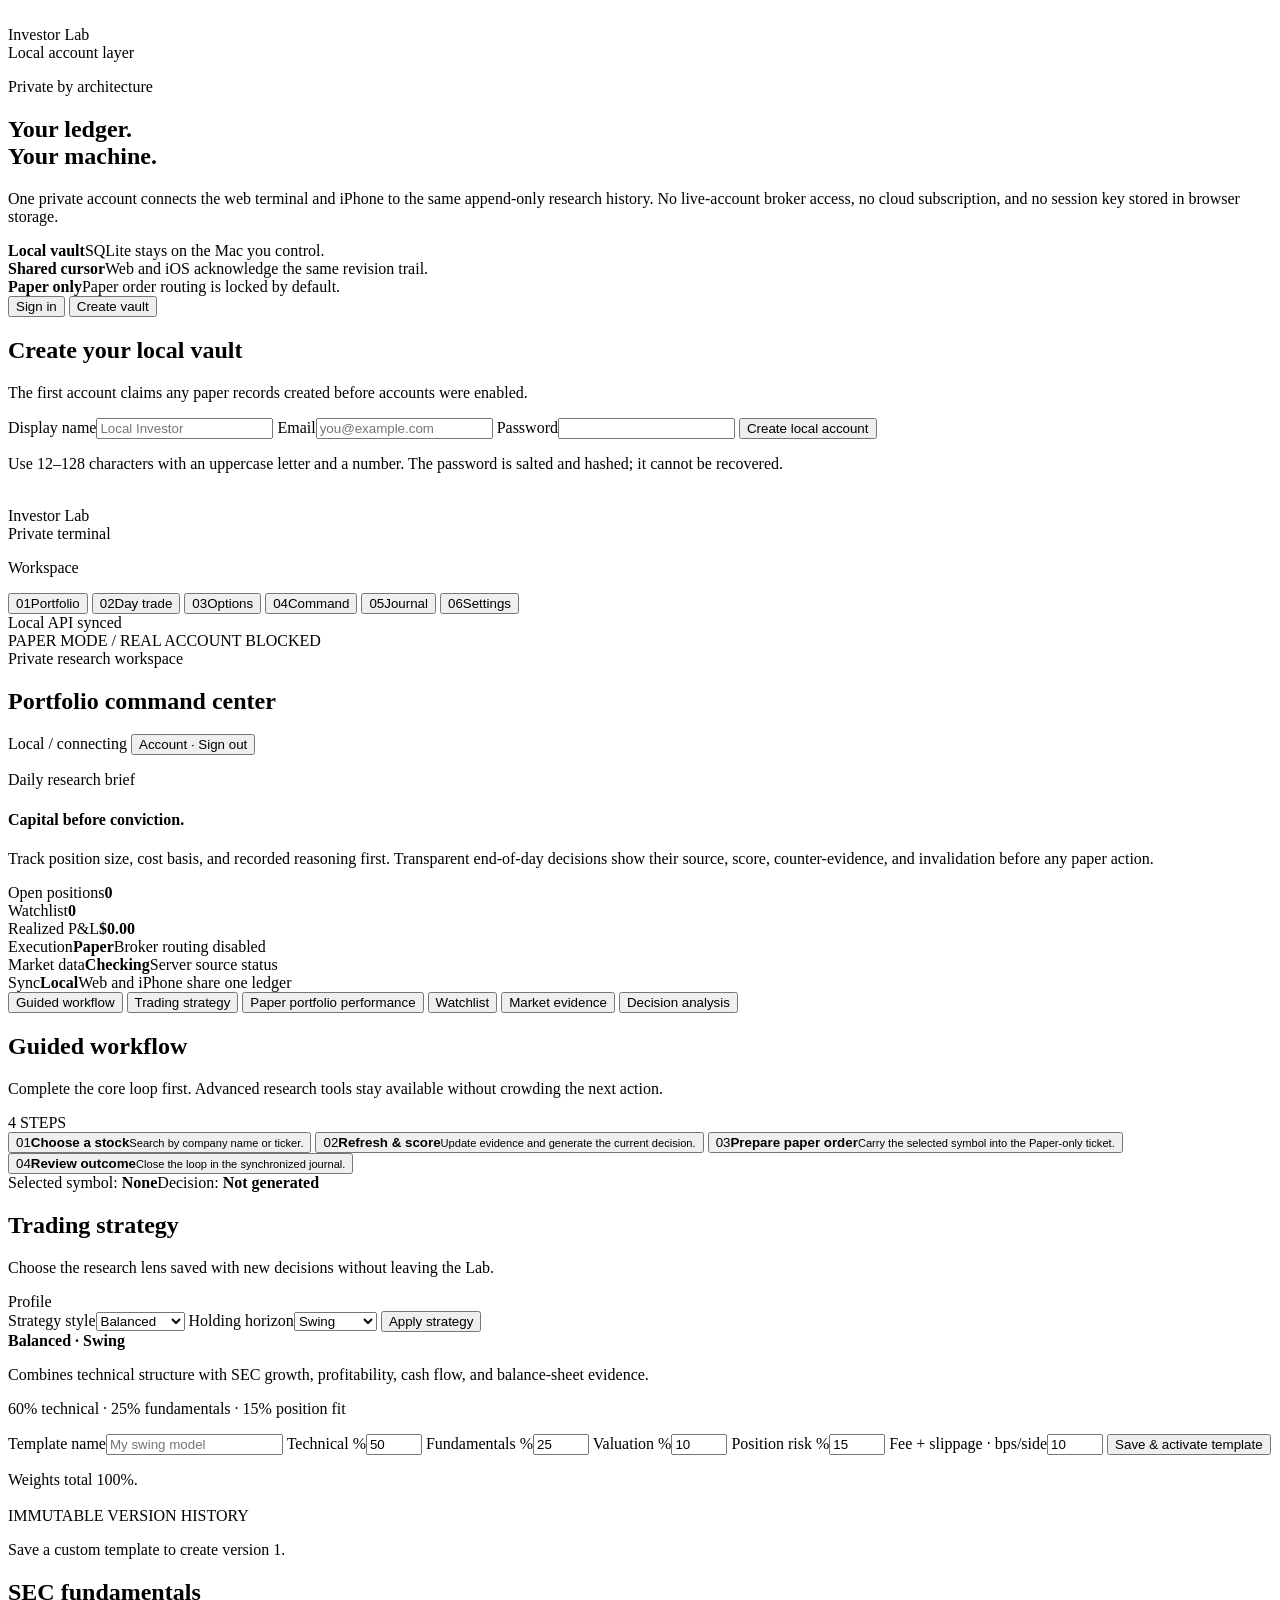
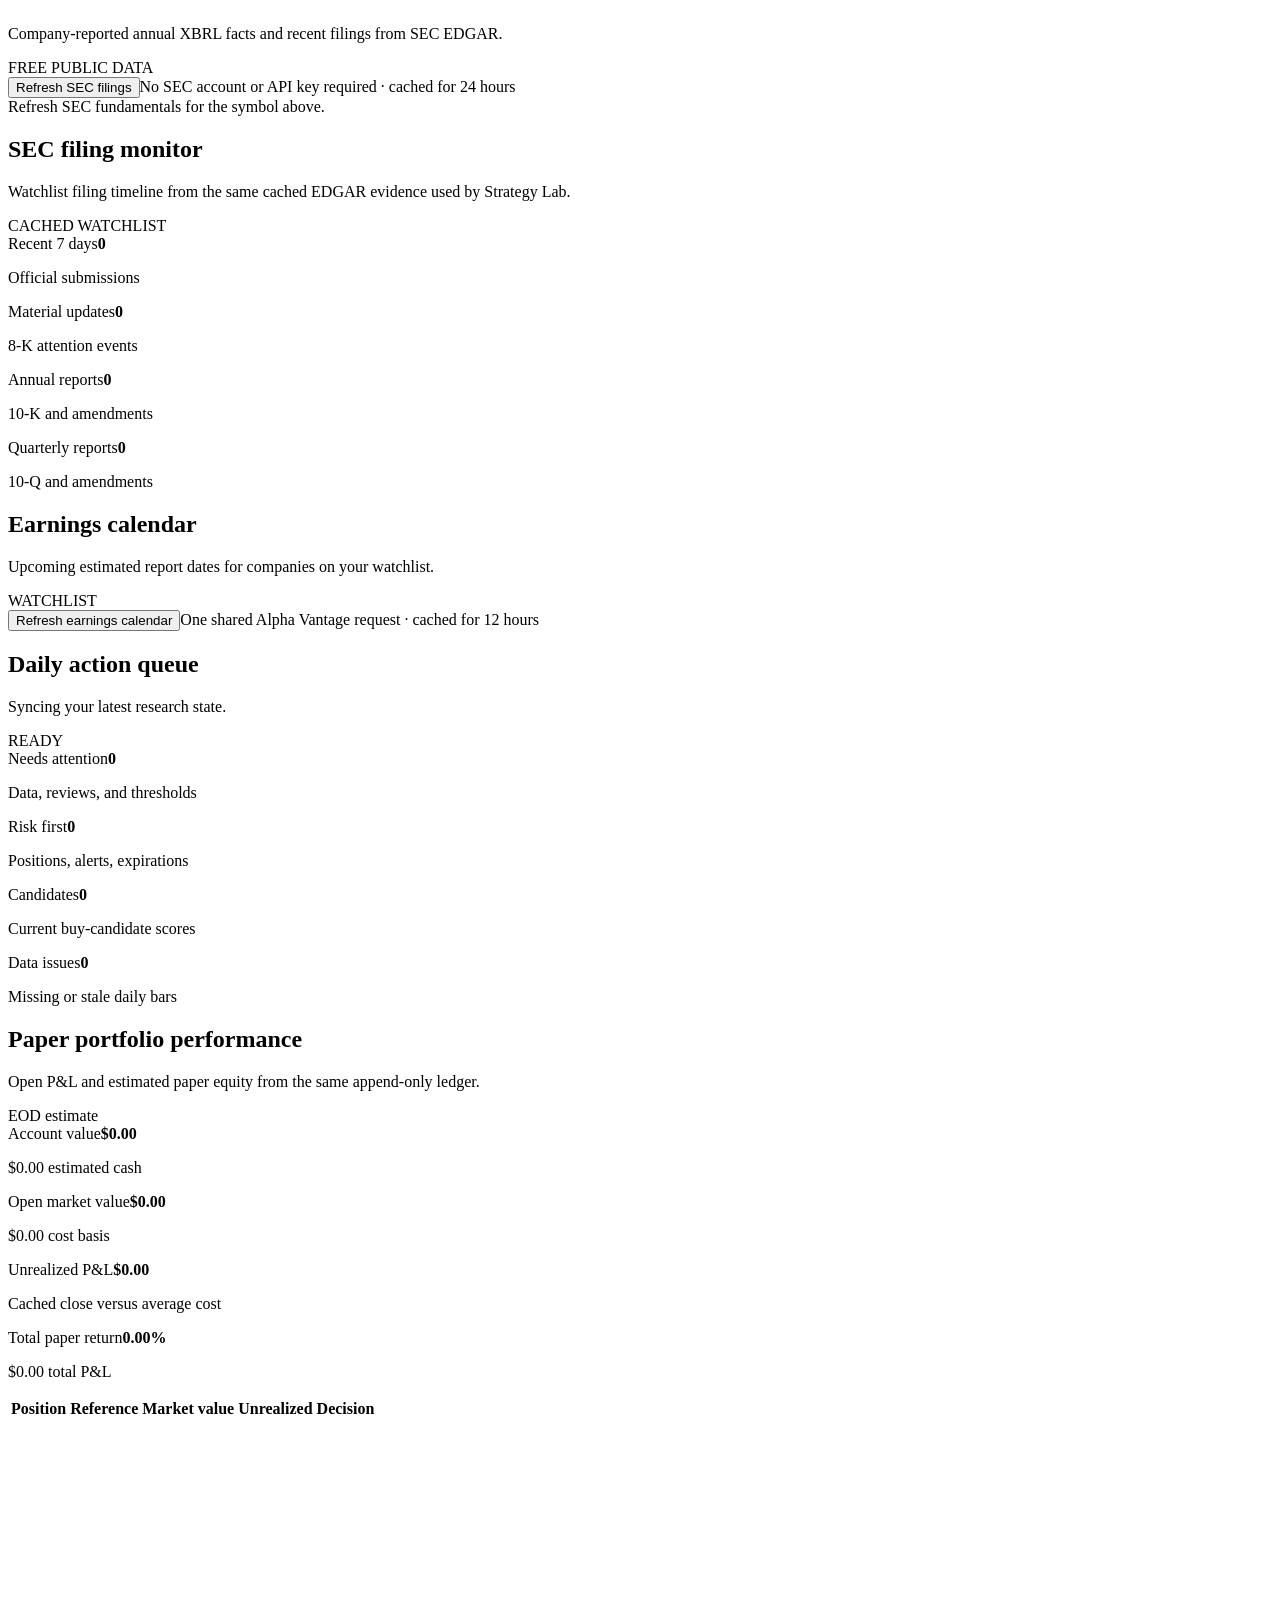
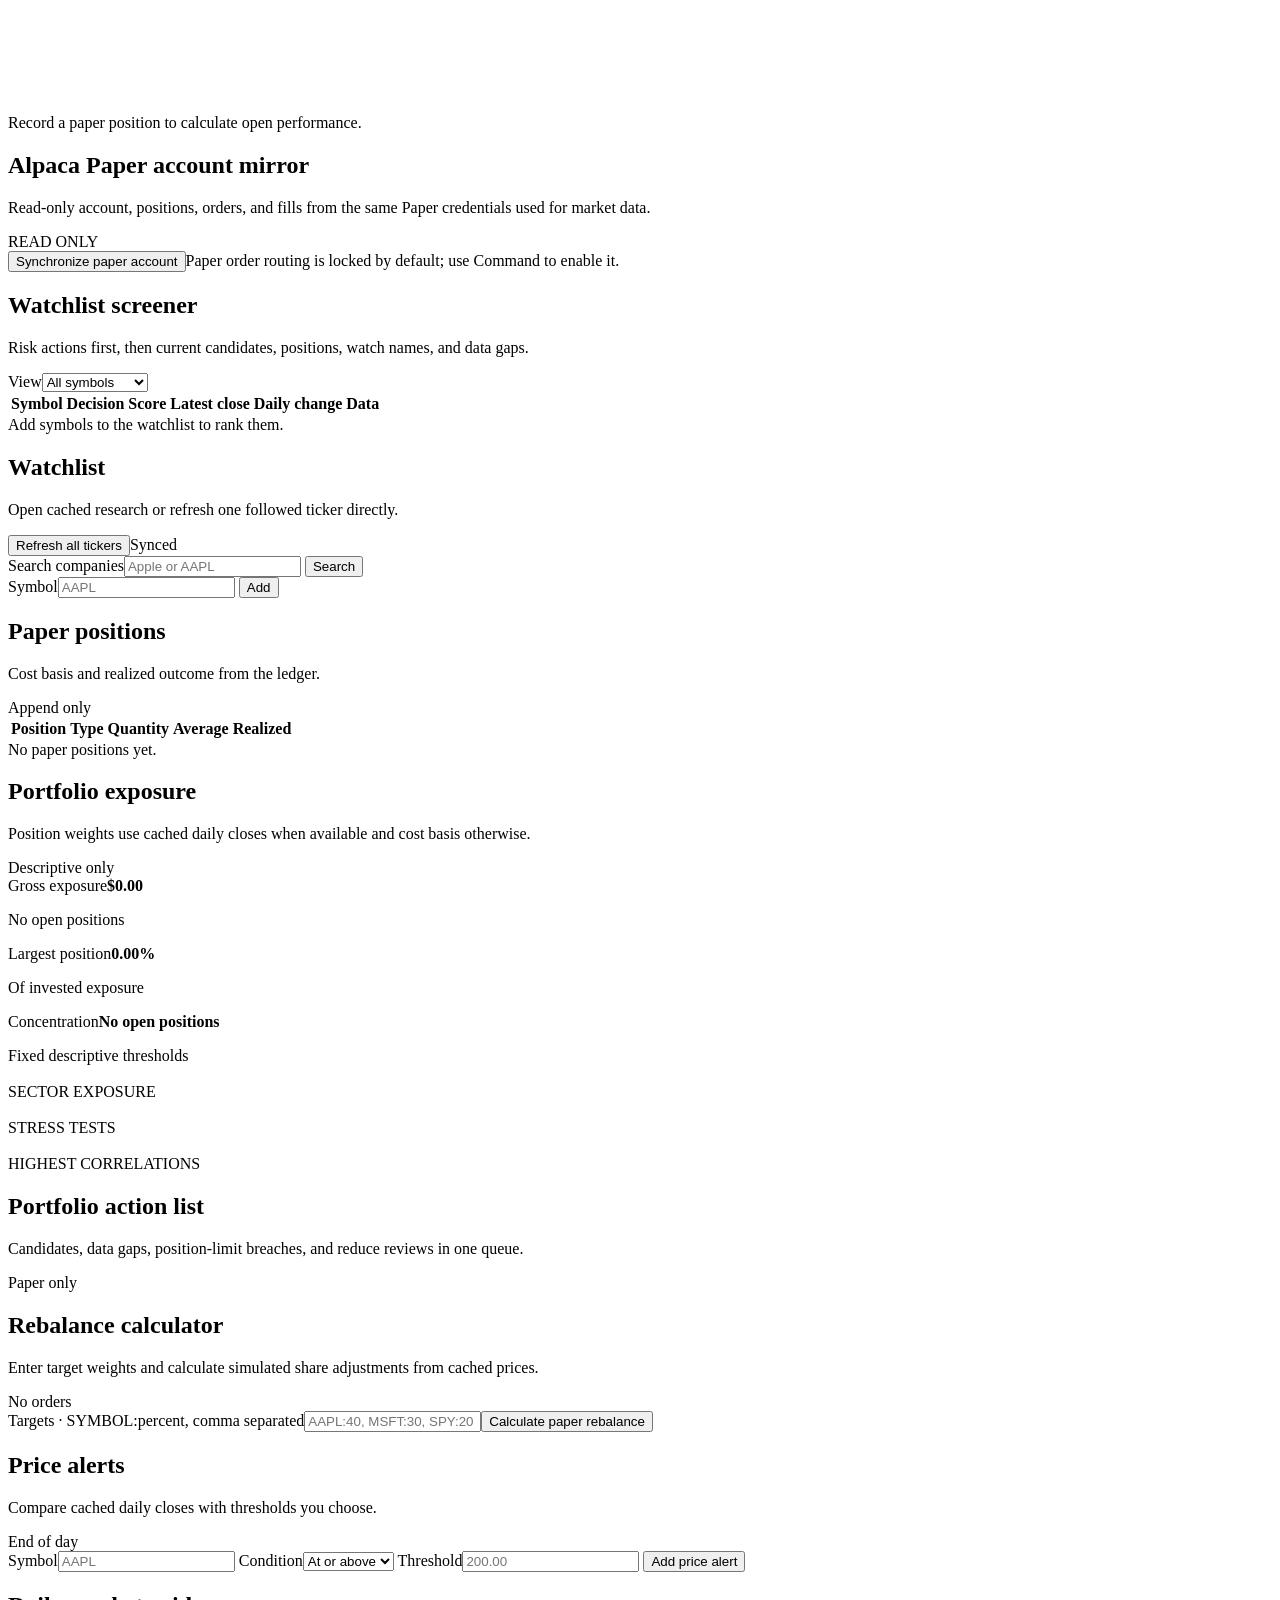
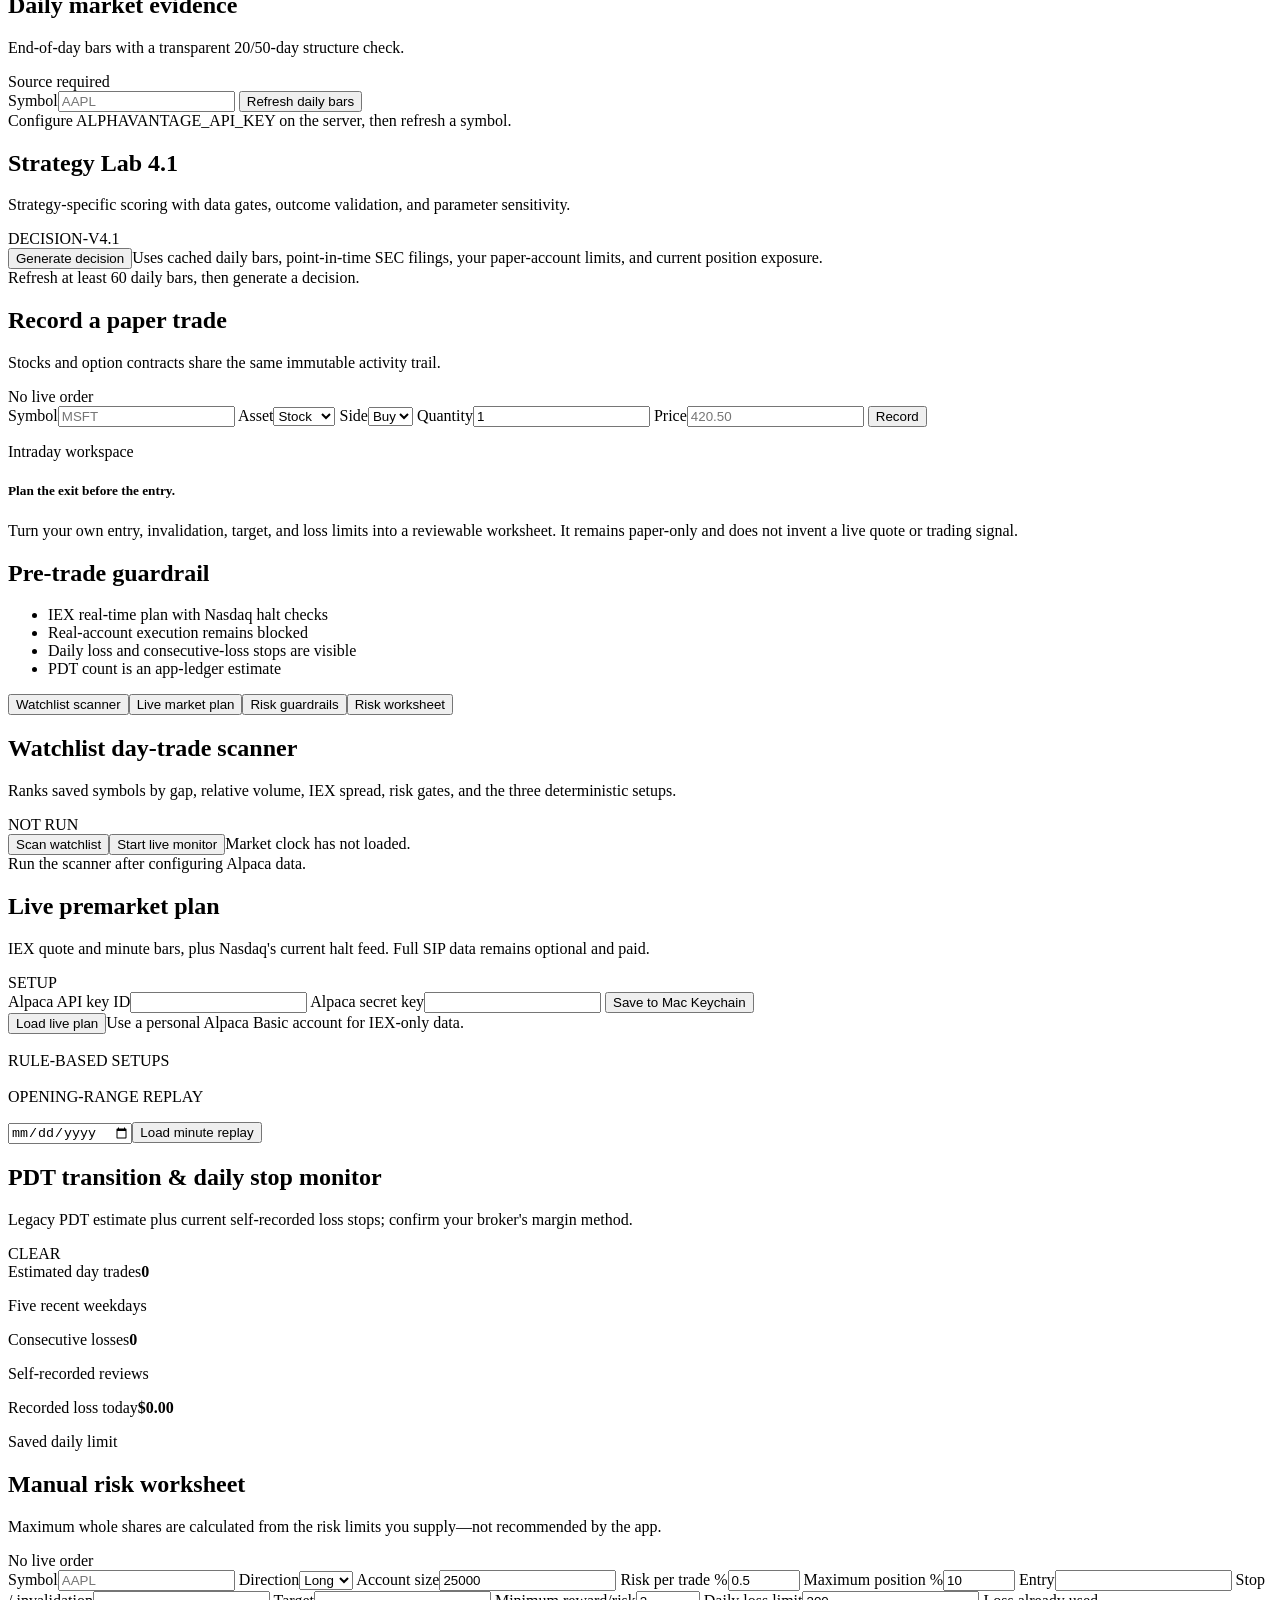
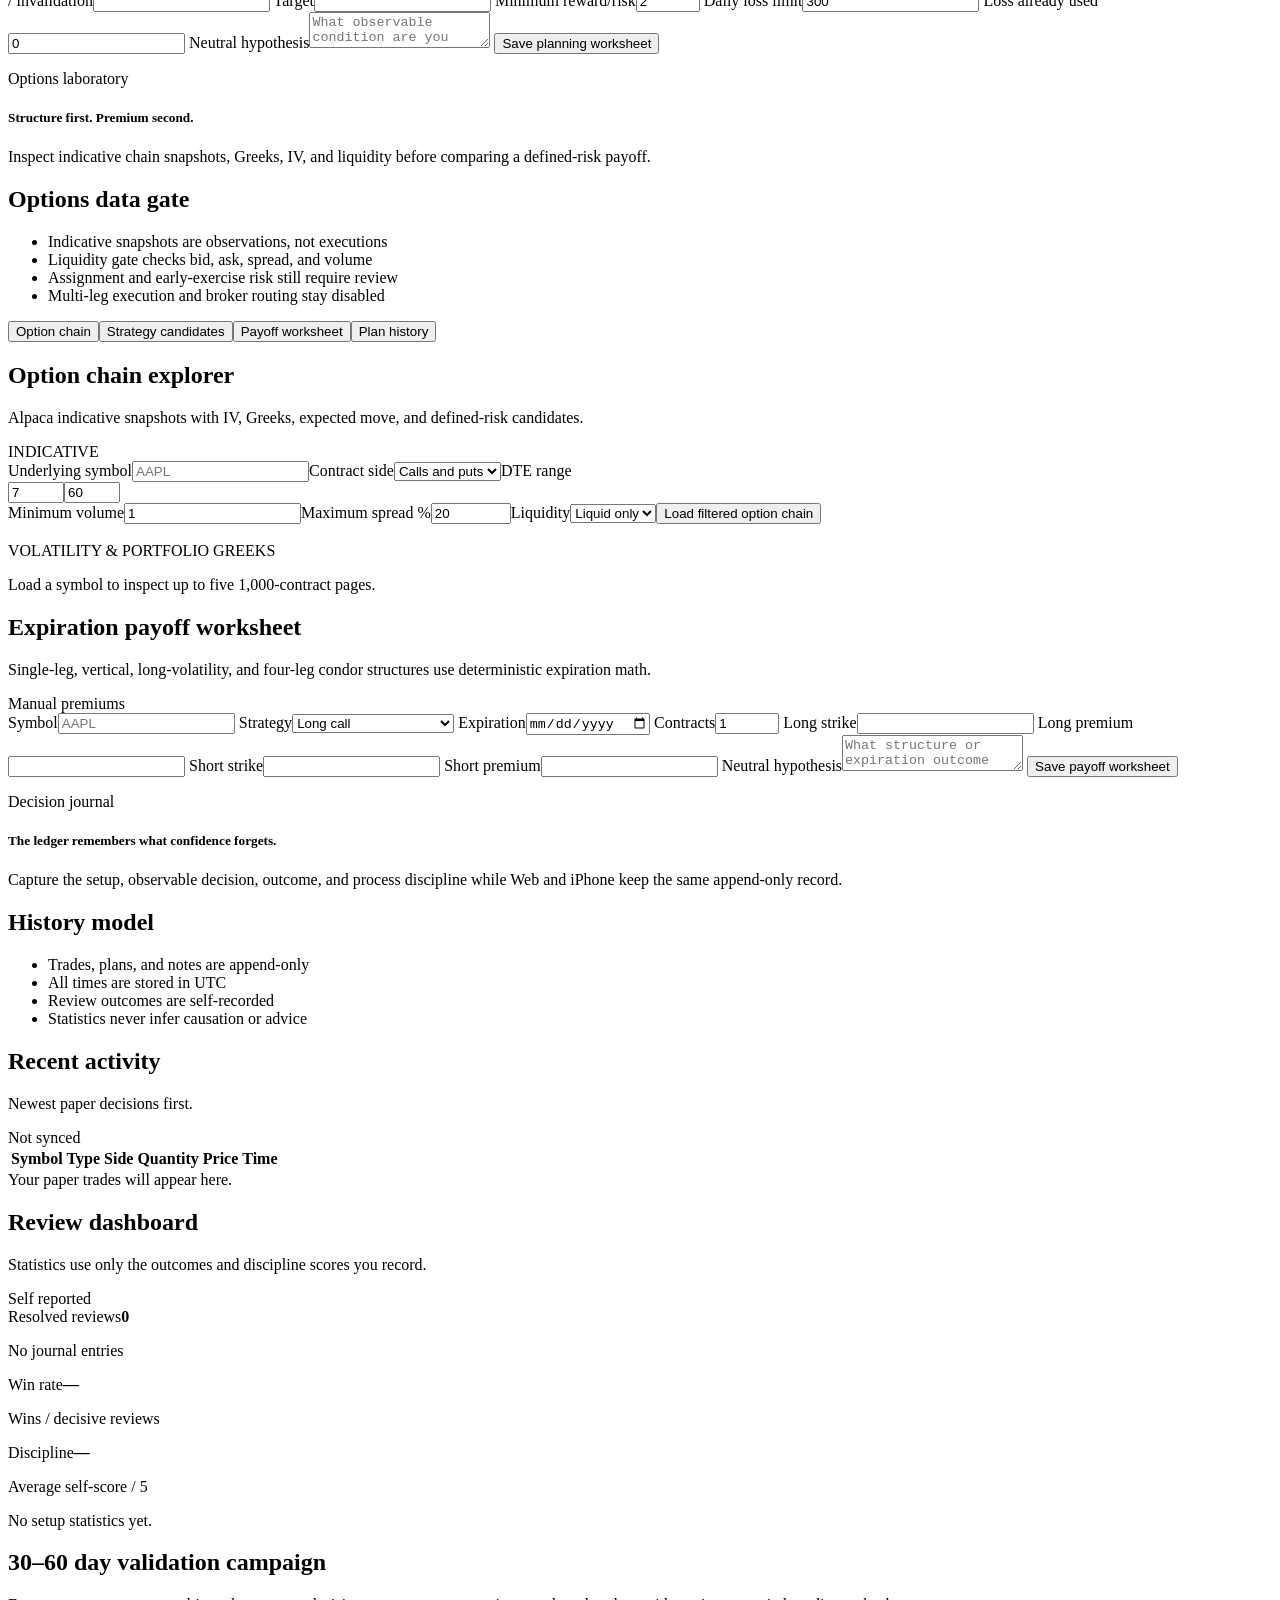
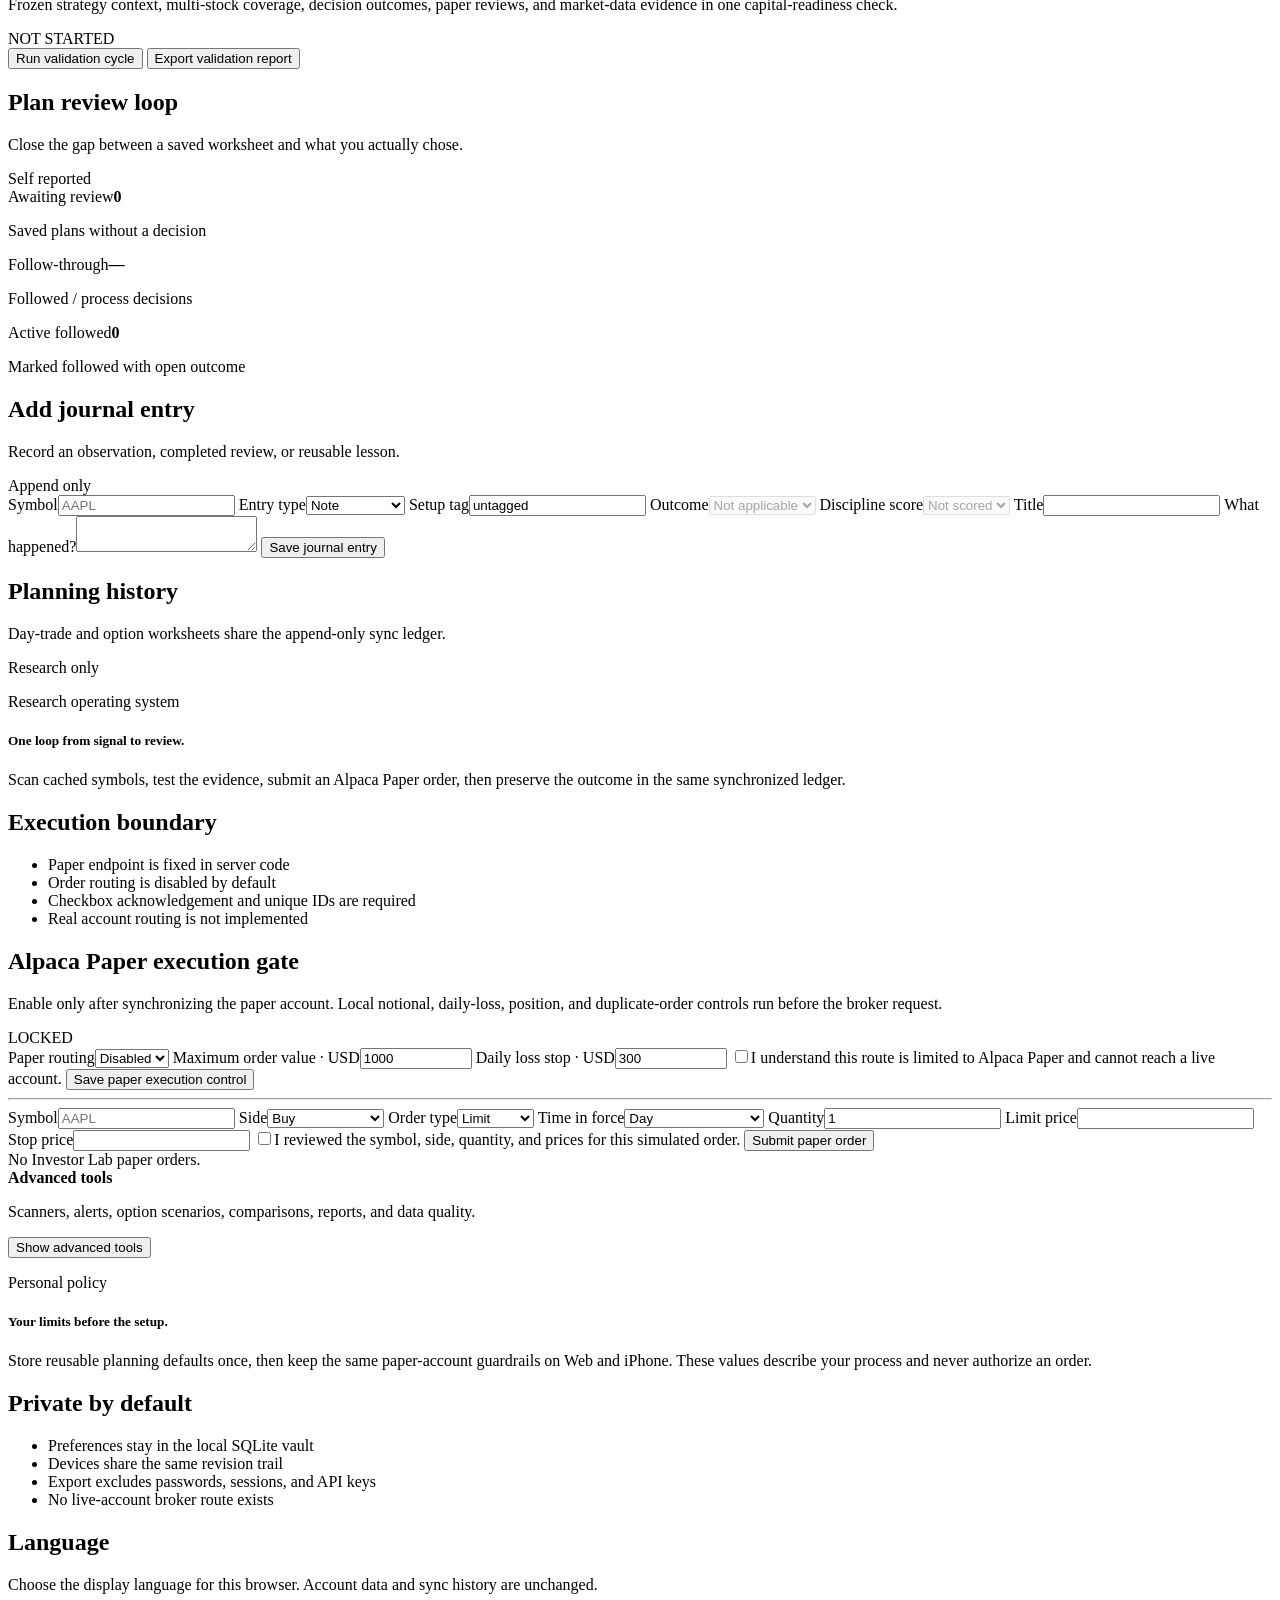
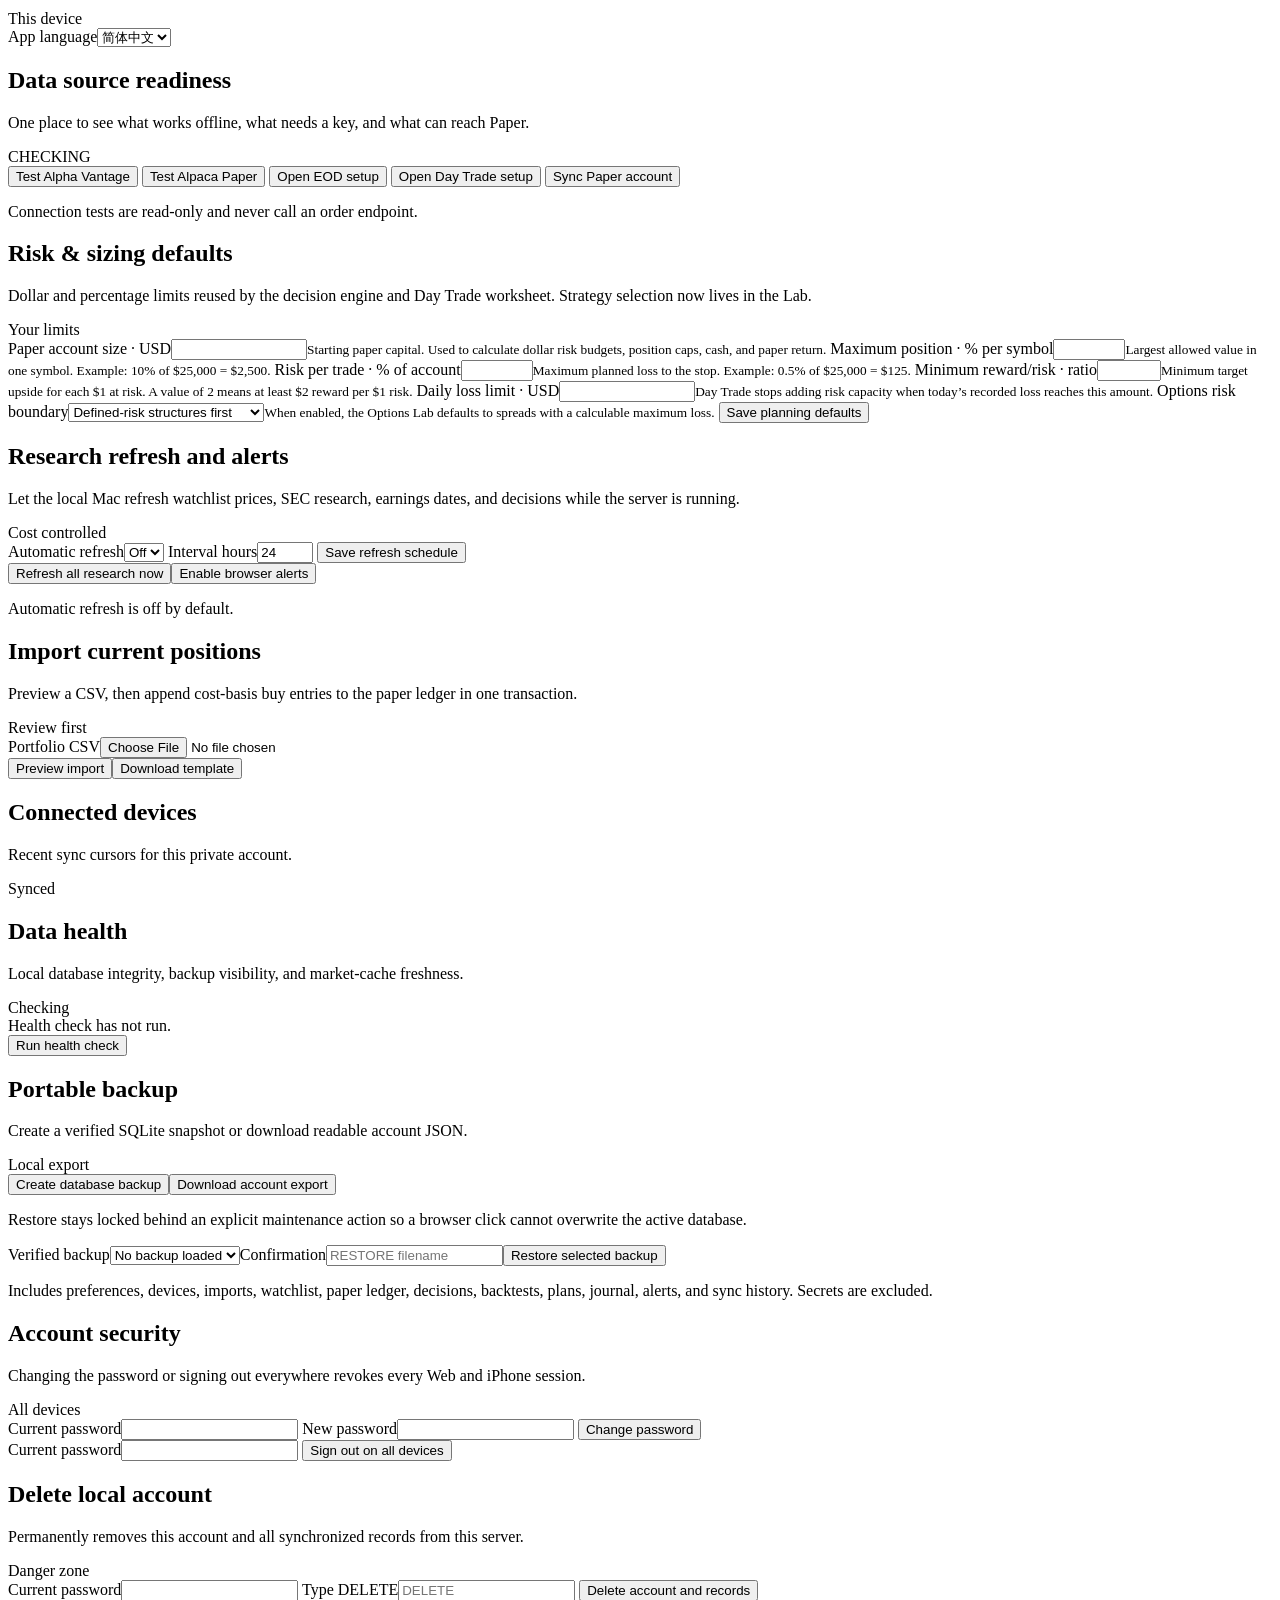
==== commit 4a040e30: "Prepare v0.2.0 security and data quality" ====
--- a/web/index.html
+++ b/web/index.html
@@ -6,479 +6,7 @@
   <meta name="description" content="A private, local-first workspace for paper trading, market research, and synchronized web and iPhone records.">
   <title>Investor Lab</title>
   <link rel="icon" type="image/png" href="/assets/investor-lab-logo.png">
-  <style>
-    :root {
-      --ink: #17201f;
-      --ink-soft: #283331;
-      --muted: #626c68;
-      --paper: #f2efe7;
-      --paper-deep: #e7e2d7;
-      --card: #fbfaf6;
-      --line: rgba(23, 32, 31, .13);
-      --line-dark: rgba(255, 255, 255, .12);
-      --signal: #e85d2a;
-      --signal-soft: #f8d8cb;
-      --positive: #0b7864;
-      --negative: #b33c2e;
-      --focus: #0f6f62;
-      --sidebar: #15201e;
-      --shadow: 0 22px 60px rgba(38, 42, 38, .10);
-      --font-sans: "SF Pro", -apple-system, BlinkMacSystemFont, "Helvetica Neue", sans-serif;
-      --weight-regular: 400;
-      --weight-medium: 500;
-      --weight-semibold: 600;
-      --weight-bold: 700;
-      --space-xs: 4px;
-      --space-sm: 8px;
-      --space-md: 12px;
-      --space-lg: 16px;
-      --space-xl: 24px;
-      --space-2xl: 32px;
-      --space-3xl: 48px;
-      --radius-xs: 8px;
-      --radius-sm: 11px;
-      --radius-md: 17px;
-      --radius-lg: 24px;
-      --radius-xl: 30px;
-      --radius-full: 999px;
-    }
-
-    * { box-sizing: border-box; }
-    html { background: var(--sidebar); }
-    body {
-      margin: 0;
-      min-height: 100vh;
-      color: var(--ink);
-      background: var(--paper);
-      font-family: var(--font-sans);
-    }
-    button, input, select { font: inherit; }
-    button { cursor: pointer; }
-
-    .shell { min-height: 100vh; display: grid; grid-template-columns: 244px minmax(0, 1fr); }
-    .sidebar {
-      position: sticky;
-      top: 0;
-      height: 100vh;
-      padding: 28px 22px 22px;
-      color: #f7f2e8;
-      background:
-        radial-gradient(circle at 20% 0%, rgba(232, 93, 42, .22), transparent 18rem),
-        var(--sidebar);
-      display: flex;
-      flex-direction: column;
-      border-right: 1px solid rgba(255, 255, 255, .07);
-    }
-    .brand { display: flex; align-items: center; gap: 11px; margin-bottom: 42px; }
-    .brand-mark {
-      width: 35px;
-      height: 35px;
-      border-radius: 11px;
-      display: grid;
-      place-items: center;
-      color: var(--sidebar);
-      background: var(--signal);
-      font: 800 13px/1 var(--font-sans);
-      transform: rotate(-3deg);
-      overflow: hidden;
-    }
-    .brand-mark img { width: 100%; height: 100%; display: block; object-fit: cover; }
-    .brand-name { font-weight: 700; letter-spacing: -.02em; }
-    .brand-note { color: rgba(255, 255, 255, .48); font-size: 10px; letter-spacing: .12em; text-transform: uppercase; }
-
-    .nav-label, .eyebrow, .micro-label, th {
-      font-size: 10px;
-      font-weight: 800;
-      letter-spacing: .14em;
-      text-transform: uppercase;
-    }
-    .nav-label { color: rgba(255, 255, 255, .38); margin: 0 10px 10px; }
-    .nav { display: grid; gap: 6px; }
-    .nav-button {
-      width: 100%;
-      border: 0;
-      color: rgba(255, 255, 255, .62);
-      background: transparent;
-      border-radius: 13px;
-      padding: 12px 13px;
-      display: flex;
-      align-items: center;
-      gap: 11px;
-      text-align: left;
-      font-weight: 650;
-    }
-    .nav-button:hover { color: white; background: rgba(255, 255, 255, .06); }
-    .nav-button.active { color: white; background: rgba(255, 255, 255, .11); }
-    .nav-icon { width: 20px; font: var(--weight-bold) 13px/1 var(--font-sans); color: var(--signal); }
-    .sidebar-foot { margin-top: auto; border-top: 1px solid var(--line-dark); padding-top: 18px; }
-    .connection { display: flex; align-items: center; gap: 9px; color: rgba(255, 255, 255, .72); font-size: 12px; }
-    .status-dot { width: 8px; height: 8px; border-radius: 50%; background: var(--positive); box-shadow: 0 0 0 5px rgba(11, 120, 100, .14); }
-    .status-dot.offline { background: var(--negative); box-shadow: 0 0 0 5px rgba(179, 60, 46, .14); }
-    .paper-badge { margin-top: 15px; color: rgba(255, 255, 255, .44); font: var(--weight-semibold) 10px/1.4 var(--font-sans); }
-
-    .content {
-      min-width: 0;
-      position: relative;
-      background:
-        linear-gradient(rgba(23, 32, 31, .038) 1px, transparent 1px),
-        linear-gradient(90deg, rgba(23, 32, 31, .038) 1px, transparent 1px),
-        var(--paper);
-      background-size: 48px 48px;
-    }
-    .content::before {
-      content: "";
-      position: fixed;
-      inset: 0 0 0 244px;
-      pointer-events: none;
-      background: radial-gradient(circle at 87% 5%, rgba(11, 120, 100, .10), transparent 30rem);
-    }
-    .topbar {
-      min-height: 76px;
-      padding: 17px 34px;
-      border-bottom: 1px solid var(--line);
-      background: rgba(242, 239, 231, .82);
-      backdrop-filter: blur(18px);
-      position: sticky;
-      top: 0;
-      z-index: 10;
-      display: flex;
-      align-items: center;
-      justify-content: space-between;
-      gap: 24px;
-    }
-    .page-kicker { color: var(--signal); margin-bottom: 3px; }
-    .page-title { margin: 0; font: var(--weight-semibold) 18px/1.2 var(--font-sans); letter-spacing: -.02em; }
-    .top-actions { display: flex; align-items: center; gap: 10px; }
-    .date-chip, .sync-chip { border: 1px solid var(--line); border-radius: 999px; padding: 8px 11px; background: rgba(255, 255, 255, .48); font-size: 11px; color: var(--muted); }
-    .sync-chip { color: var(--positive); font-weight: 700; }
-
-    main { width: min(1280px, calc(100% - 56px)); margin: 0 auto; padding: 32px 0 64px; position: relative; }
-    .view { display: none; animation: rise .38s ease-out both; }
-    .view.active { display: block; }
-
-    .hero {
-      min-height: 270px;
-      border-radius: 30px;
-      padding: 32px;
-      color: white;
-      background:
-        radial-gradient(circle at 82% 16%, rgba(232, 93, 42, .45), transparent 20rem),
-        linear-gradient(125deg, #17221f, #25342f);
-      box-shadow: var(--shadow);
-      display: grid;
-      grid-template-columns: 1.2fr .8fr;
-      gap: 32px;
-      overflow: hidden;
-      position: relative;
-    }
-    .hero::after { content: "IL / 01"; position: absolute; right: 25px; bottom: 16px; color: rgba(255,255,255,.13); font: var(--weight-bold) 58px/1 var(--font-sans); }
-    .eyebrow { margin: 0 0 12px; color: var(--signal); }
-    h1, h2, h3 { margin: 0; }
-    h1 { max-width: 650px; font: var(--weight-semibold) clamp(42px, 5vw, 69px)/.98 var(--font-sans); letter-spacing: -.045em; }
-    h2 { font: var(--weight-semibold) 27px/1.1 var(--font-sans); letter-spacing: -.025em; }
-    h3 { font-size: 14px; letter-spacing: -.01em; }
-    .hero-copy { margin: 18px 0 0; max-width: 610px; color: rgba(255, 255, 255, .61); line-height: 1.55; font-size: 14px; }
-    .hero-metrics { align-self: end; display: grid; gap: 10px; position: relative; z-index: 1; }
-    .hero-metric { padding: 14px 0; border-bottom: 1px solid rgba(255,255,255,.14); display: flex; align-items: end; justify-content: space-between; gap: 14px; }
-    .hero-metric:last-child { border: 0; }
-    .hero-metric span { color: rgba(255,255,255,.48); font-size: 11px; }
-    .hero-metric strong { font: var(--weight-bold) 23px/1 var(--font-sans); font-variant-numeric: tabular-nums; }
-
-    .metric-grid { display: grid; grid-template-columns: repeat(3, 1fr); gap: 13px; margin: 14px 0; }
-    .metric-card, .panel { border: 1px solid var(--line); background: rgba(251, 250, 246, .92); box-shadow: var(--shadow); }
-    .metric-card { min-height: 115px; border-radius: var(--radius-md); padding: 18px; display: flex; flex-direction: column; justify-content: space-between; }
-    .micro-label { color: var(--muted); }
-    .metric-value { font: var(--weight-bold) 27px/1 var(--font-sans); font-variant-numeric: tabular-nums; letter-spacing: -.04em; }
-    .metric-foot { font-size: 10px; color: var(--muted); }
-
-    .workflow-panel { background: linear-gradient(135deg, rgba(251,250,246,.98), rgba(232,93,42,.055)); }
-    .workflow-steps { display: grid; grid-template-columns: repeat(4, minmax(0, 1fr)); gap: 10px; }
-    .workflow-step { min-height: 118px; display: grid; align-content: space-between; gap: 14px; padding: 16px; border: 1px solid var(--line); border-radius: 16px; color: var(--ink); background: rgba(255,255,255,.82); text-align: left; }
-    .workflow-step:hover { border-color: rgba(232,93,42,.42); background: white; transform: translateY(-2px); }
-    .workflow-step__number { color: var(--signal); font: var(--weight-bold) 10px/1 var(--font-sans); letter-spacing: .12em; }
-    .workflow-step strong { font-size: 13px; }
-    .workflow-step small { display: block; margin-top: 5px; color: var(--muted); font-size: 10px; line-height: 1.4; }
-    .workflow-context { display: flex; flex-wrap: wrap; gap: 8px; margin-top: 13px; color: var(--muted); font-size: 11px; }
-    .workflow-context strong { color: var(--ink); }
-    .section-jump { position: sticky; top: 84px; z-index: 8; display: flex; gap: 7px; margin: 14px 0; padding: 9px; overflow-x: auto; border: 1px solid var(--line); border-radius: 16px; background: rgba(242,239,231,.9); backdrop-filter: blur(14px); }
-    .section-jump button { flex: 0 0 auto; min-height: 36px; border: 1px solid var(--line); border-radius: 999px; padding: 8px 12px; color: var(--ink-soft); background: rgba(255,255,255,.78); font-size: 11px; font-weight: 750; }
-    .section-jump button:hover { color: var(--signal); border-color: rgba(232,93,42,.35); background: white; }
-    .command-tools-toggle { grid-column: 1 / -1; display: flex; align-items: center; justify-content: space-between; gap: 16px; padding: 14px 18px; border: 1px dashed var(--line); border-radius: 16px; background: rgba(255,255,255,.5); }
-
-    .grid { display: grid; grid-template-columns: minmax(0, .85fr) minmax(0, 1.15fr); gap: 14px; align-items: start; }
-    .panel { min-width: 0; border-radius: var(--radius-lg); padding: 23px; }
-    .panel.wide { grid-column: 1 / -1; }
-    .panel-head { display: flex; align-items: flex-start; justify-content: space-between; gap: 16px; margin-bottom: 20px; }
-    .panel-subtitle { color: var(--muted); font-size: 12px; margin: 6px 0 0; }
-    .tag { flex: 0 0 auto; border: 1px solid var(--line); border-radius: 999px; padding: 6px 9px; color: var(--muted); font: var(--weight-bold) 9px/1 var(--font-sans); text-transform: uppercase; letter-spacing: .09em; }
-    .tag.warning { border-color: rgba(232, 93, 42, .3); color: var(--signal); background: rgba(232, 93, 42, .07); }
-
-    form { display: grid; gap: 10px; }
-    label { display: grid; gap: 6px; color: var(--muted); font-size: 11px; font-weight: 700; }
-    input, select, textarea { width: 100%; border: 1px solid var(--line); border-radius: 11px; padding: 11px 12px; color: var(--ink); background: white; outline: none; }
-    textarea { min-height: 76px; resize: vertical; font: inherit; line-height: 1.45; }
-    input:focus, select:focus, textarea:focus { border-color: var(--focus); outline: 3px solid var(--focus); outline-offset: 2px; }
-    .primary-button { border: 0; border-radius: 11px; padding: 11px 15px; color: white; background: var(--ink); font-weight: 750; }
-    .primary-button:hover { background: var(--signal); }
-    .watch-form { grid-template-columns: 1fr auto; }
-    .market-form { grid-template-columns: minmax(180px, .35fr) auto; max-width: 460px; align-items: end; }
-    .trade-form { grid-template-columns: 1.1fr .8fr .8fr .8fr .9fr auto; align-items: end; }
-    .watch-list { display: flex; flex-wrap: wrap; gap: 8px; margin-top: 17px; }
-    .ticker { display: inline-flex; align-items: center; gap: 2px; border: 1px solid var(--line); border-radius: 999px; padding-right: 4px; background: white; font: var(--weight-bold) 12px/1 var(--font-sans); }
-    .ticker button { border: 0; background: transparent; }
-    .ticker-symbol { padding: 8px 4px 8px 12px; color: var(--ink); font: inherit; }
-    .ticker-symbol:hover { color: var(--signal); }
-    .ticker-remove { padding: 0 4px; color: var(--muted); font-size: 16px; }
-    .ticker-remove:hover { color: var(--negative); }
-    .ticker button:focus-visible { outline: 2px solid var(--signal); outline-offset: 2px; }
-    .research-board { display: grid; gap: 8px; margin-top: 14px; }
-    .research-card { width: 100%; display: grid; grid-template-columns: minmax(0, 1fr) auto; align-items: center; gap: 10px; border: 1px solid var(--line); border-radius: 14px; padding: 8px; color: var(--ink); background: rgba(255, 255, 255, .7); }
-    .research-card:hover { border-color: rgba(232, 93, 42, .38); background: white; transform: translateY(-1px); }
-    .research-card__open { min-width: 0; display: grid; grid-template-columns: minmax(100px, 1fr) auto auto; align-items: center; gap: 14px; border: 0; padding: 4px 5px; color: inherit; background: transparent; text-align: left; }
-    .research-card strong, .research-card b { display: block; font-variant-numeric: tabular-nums; }
-    .research-card small { display: block; margin-top: 4px; color: var(--muted); font-size: 10px; }
-    .research-card__price, .research-card__date { text-align: right; }
-    .research-card__date { color: var(--muted); font-size: 10px; }
-    .market-chart-shell { margin: 18px 0 4px; padding: 14px; border: 1px solid var(--line); border-radius: 18px; background: linear-gradient(180deg, white, var(--paper)); overflow: hidden; }
-    .market-chart { display: block; width: 100%; height: auto; min-height: 230px; }
-    .market-chart .grid-line { stroke: var(--line); stroke-width: 1; }
-    .market-chart .price-line { fill: none; stroke: var(--positive); stroke-width: 3; stroke-linecap: round; stroke-linejoin: round; }
-    .market-chart .price-area { fill: url(#marketArea); }
-    .market-chart .volume-bar { fill: rgba(232, 93, 42, .32); }
-    .market-chart text { fill: var(--muted); font: 10px var(--font-sans); }
-    .market-chart-caption { display: flex; justify-content: space-between; gap: 12px; margin-top: 7px; color: var(--muted); font-size: 10px; }
-    .decision-hero { display: grid; grid-template-columns: minmax(220px,.65fr) minmax(0,1.35fr); gap: 14px; }
-    .decision-call { min-height: 190px; display: flex; flex-direction: column; justify-content: space-between; padding: 22px; border-radius: 20px; color: white; background: linear-gradient(145deg, var(--ink), #253735); overflow: hidden; position: relative; }
-    .decision-call::after { content: ""; position: absolute; width: 150px; height: 150px; right: -48px; top: -55px; border-radius: 50%; background: rgba(232,93,42,.26); filter: blur(6px); }
-    .decision-call strong { position: relative; z-index: 1; font: var(--weight-semibold) clamp(31px,4vw,50px)/.95 var(--font-display); letter-spacing: -.04em; }
-    .decision-call p { position: relative; z-index: 1; margin: 8px 0 0; color: rgba(255,255,255,.68); font-size: 11px; }
-    .decision-score { align-self: flex-start; position: relative; z-index: 1; border: 1px solid rgba(255,255,255,.24); border-radius: 999px; padding: 7px 10px; font: var(--weight-bold) 11px/1 var(--font-sans); }
-    .factor-list { display: grid; gap: 8px; }
-    .factor-row { display: grid; grid-template-columns: minmax(130px,.8fr) minmax(100px,1fr) auto; gap: 12px; align-items: center; padding: 10px 12px; border: 1px solid var(--line); border-radius: 13px; background: white; }
-    .factor-row span { color: var(--muted); font-size: 10px; }
-    .factor-row strong { font-size: 11px; text-align: right; font-variant-numeric: tabular-nums; }
-    .factor-track { height: 6px; overflow: hidden; border-radius: 99px; background: var(--paper-deep); }
-    .factor-fill { height: 100%; border-radius: inherit; background: linear-gradient(90deg, var(--positive), var(--signal)); }
-    .decision-evidence { display: grid; grid-template-columns: 1fr 1fr; gap: 12px; margin-top: 14px; }
-    .decision-evidence ul { margin: 8px 0 0; padding-left: 18px; color: var(--ink-soft); font-size: 11px; line-height: 1.55; }
-    .briefing-summary { display: grid; grid-template-columns: repeat(4, 1fr); gap: 10px; }
-    .briefing-list { display: grid; gap: 8px; margin-top: 16px; }
-    .briefing-item { grid-template-columns: minmax(120px,.45fr) minmax(0,1fr) auto; }
-    .performance-grid { grid-template-columns: repeat(4, 1fr); }
-    .screener-filter { min-width: 150px; }
-    .screener-symbol { border: 0; padding: 0; color: var(--ink); background: transparent; font: inherit; font-weight: 800; cursor: pointer; }
-    .screener-symbol:hover { color: var(--signal); }
-    .strategy-lens { display: grid; grid-template-columns: minmax(0,1fr) minmax(0,1.4fr); gap: 18px; align-items: end; }
-    .strategy-lens form { grid-template-columns: 1fr 1fr auto; align-items: end; }
-    .strategy-explainer { padding: 15px 17px; border-left: 3px solid var(--signal); border-radius: 0 14px 14px 0; background: var(--paper); }
-    .strategy-explainer strong { display: block; font-size: 13px; }
-    .strategy-explainer p { margin: 5px 0 0; color: var(--muted); font-size: 11px; line-height: 1.5; }
-    .mini-chart { width: 100%; min-height: 180px; display: block; margin-top: 14px; background: linear-gradient(180deg, rgba(20,125,100,.08), transparent); border: 1px solid var(--line); border-radius: 14px; }
-    .compact-list { display: grid; gap: 9px; margin-top: 14px; }
-    .compact-row { display: grid; grid-template-columns: minmax(90px,.7fr) minmax(150px,1.6fr) auto; gap: 12px; align-items: center; padding: 11px 13px; border: 1px solid var(--line); border-radius: 12px; background: var(--paper); }
-    .compact-row p { margin: 3px 0 0; color: var(--muted); font-size: 11px; }
-    .level-grid { display: grid; grid-template-columns: repeat(4,minmax(0,1fr)); gap: 10px; margin-top: 14px; }
-    .level-card { padding: 12px; border: 1px solid var(--line); border-radius: 12px; background: var(--paper); }
-    .level-card strong { display:block; margin-top:5px; font-family:var(--display); font-size:20px; }
-    .template-form { margin-top:14px; padding-top:14px; border-top:1px solid var(--line); }
-    .planner-form .lab-field__helper { display: block; margin-top: 5px; color: var(--muted); font-size: 10px; font-weight: 500; line-height: 1.4; }
-
-    .table-wrap { overflow-x: auto; }
-    table { width: 100%; min-width: 560px; border-collapse: collapse; }
-    th, td { padding: 13px 9px; text-align: right; border-bottom: 1px solid var(--line); }
-    th { color: var(--muted); }
-    th:first-child, td:first-child { text-align: left; padding-left: 0; }
-    td { font: var(--weight-medium) 12px/1.35 var(--font-sans); font-variant-numeric: tabular-nums; }
-    .positive { color: var(--positive); }
-    .negative { color: var(--negative); }
-    .empty { color: var(--muted); padding: 17px 0 2px; font-size: 13px; }
-
-    .mode-hero { display: grid; grid-template-columns: minmax(0, 1.2fr) minmax(290px, .8fr); gap: 14px; margin-bottom: 14px; }
-    .brief-card { min-height: 236px; background: var(--ink); color: white; border-radius: 28px; padding: 28px; position: relative; overflow: hidden; }
-    .brief-card::after { content: ""; position: absolute; width: 230px; height: 230px; border: 1px solid rgba(255,255,255,.10); border-radius: 50%; right: -70px; top: -80px; box-shadow: 0 0 0 35px rgba(255,255,255,.025), 0 0 0 70px rgba(255,255,255,.018); }
-    .brief-card h1 { font-size: clamp(36px, 4vw, 56px); max-width: 640px; }
-    .brief-card p:last-child { max-width: 560px; color: rgba(255,255,255,.58); line-height: 1.55; }
-    .guard-card { border: 1px solid rgba(232, 93, 42, .25); background: var(--signal-soft); border-radius: 28px; padding: 25px; }
-    .guard-card h2 { font-size: 16px; }
-    .guard-list { list-style: none; margin: 20px 0 0; padding: 0; display: grid; gap: 13px; }
-    .guard-list li { display: flex; gap: 10px; align-items: flex-start; color: #74402d; font-size: 12px; line-height: 1.4; }
-    .guard-list li::before { content: ""; width: 8px; height: 8px; border-radius: 50%; background: var(--signal); margin-top: 4px; flex: 0 0 auto; }
-    .status-grid { display: grid; grid-template-columns: repeat(3, 1fr); gap: 12px; }
-    .market-summary-grid { grid-template-columns: repeat(4, 1fr); }
-    .status-box { border: 1px solid var(--line); border-radius: 16px; padding: 16px; background: white; }
-    .status-box strong { display: block; margin: 8px 0 3px; font-size: 13px; }
-    .status-box p { margin: 0; color: var(--muted); font-size: 11px; line-height: 1.45; }
-    .evidence-note { margin: 16px 0 0; padding: 14px 16px; border-left: 3px solid var(--signal); color: var(--ink-soft); background: var(--paper); font-size: 12px; line-height: 1.55; }
-    .scenario-line { margin-top: 12px; color: var(--muted); font-size: 11px; line-height: 1.5; }
-    .planner-form { grid-template-columns: repeat(4, minmax(0, 1fr)); align-items: end; }
-    .planner-form .span-2 { grid-column: span 2; }
-    .planner-form .span-4 { grid-column: 1 / -1; }
-    .planner-form .primary-button { min-height: 42px; }
-    .acknowledgement { grid-column: 1 / -1; display: flex; align-items: flex-start; gap: 10px; padding: 12px 14px; border: 1px solid var(--line); border-radius: 12px; color: var(--ink-soft); background: rgba(255,255,255,.68); line-height: 1.45; }
-    .acknowledgement input { width: 18px; height: 18px; flex: 0 0 auto; margin: 0; padding: 0; accent-color: var(--positive); }
-    .plan-result { margin-top: 20px; padding-top: 20px; border-top: 1px solid var(--line); }
-    .plan-result .status-grid { margin-top: 0; }
-    .plan-status { margin-top: 14px; display: flex; flex-wrap: wrap; align-items: center; gap: 9px; color: var(--muted); font-size: 11px; }
-    .plan-history { margin-top: 20px; display: grid; gap: 9px; }
-    .plan-item { display: grid; grid-template-columns: minmax(90px,.35fr) minmax(0,1fr) auto; gap: 14px; align-items: center; padding: 13px 15px; border: 1px solid var(--line); border-radius: 14px; background: white; }
-    .plan-item strong { font-size: 12px; }
-    .plan-item p { margin: 3px 0 0; color: var(--muted); font-size: 10px; line-height: 1.35; }
-    .plan-item time { color: var(--muted); font-size: 9px; white-space: nowrap; }
-    .payoff-strip { margin-top: 12px; display: flex; gap: 7px; overflow-x: auto; padding-bottom: 4px; }
-    .payoff-point { min-width: 105px; padding: 10px; border: 1px solid var(--line); border-radius: 12px; background: white; }
-    .payoff-point span { display: block; color: var(--muted); font-size: 9px; }
-    .payoff-point strong { display: block; margin-top: 5px; font-size: 11px; font-variant-numeric: tabular-nums; }
-    .exposure-list, .entry-list { display: grid; gap: 9px; margin-top: 16px; }
-    .exposure-row { display: grid; grid-template-columns: 100px minmax(0, 1fr) minmax(104px, auto); gap: 12px; align-items: center; padding: 11px 0; border-bottom: 1px solid var(--line); }
-    .exposure-row:last-child { border-bottom: 0; }
-    .exposure-track { height: 7px; overflow: hidden; border-radius: 999px; background: var(--paper-deep); }
-    .exposure-fill { height: 100%; border-radius: inherit; background: linear-gradient(90deg, var(--positive), var(--signal)); }
-    .exposure-row small { color: var(--muted); font-size: 9px; }
-    .exposure-value { text-align: right; }
-    .limit-warning { display: inline-flex; align-items: center; gap: 4px; margin-top: 5px; border: 1px solid rgba(179, 60, 46, .45); border-radius: 999px; padding: 3px 6px; color: #8f2f25; background: #f9e3de; font-size: 9px; font-weight: 800; line-height: 1; white-space: nowrap; }
-    .limit-warning__icon { width: 13px; height: 13px; display: inline-grid; place-items: center; border-radius: 50%; color: white; background: var(--negative); font-size: 9px; }
-    .journal-entry { padding: 16px; border: 1px solid var(--line); border-radius: 16px; background: white; }
-    .journal-entry-head { display: flex; align-items: flex-start; justify-content: space-between; gap: 12px; }
-    .journal-entry h3 { margin-top: 5px; font-size: 14px; }
-    .journal-entry p { margin: 9px 0 0; color: var(--ink-soft); font-size: 12px; line-height: 1.55; white-space: pre-wrap; }
-    .journal-entry-meta { color: var(--muted); font-size: 9px; }
-    .plan-action { display: grid; justify-items: end; gap: 7px; }
-    .review-dialog { width: min(620px, calc(100vw - 28px)); padding: 0; border: 0; border-radius: 24px; color: var(--ink); background: white; box-shadow: 0 30px 90px rgba(16,24,32,.28); }
-    .review-dialog::backdrop { background: rgba(16,24,32,.56); backdrop-filter: blur(4px); }
-    .review-dialog__body { padding: 24px; }
-    .review-dialog__head { display: flex; justify-content: space-between; gap: 16px; margin-bottom: 18px; }
-    .review-dialog__head h2 { margin-top: 5px; font-size: 22px; }
-    .review-dialog__actions { display: flex; justify-content: flex-end; gap: 9px; grid-column: 1 / -1; }
-
-    .toast { position: fixed; right: 20px; bottom: 20px; z-index: 30; max-width: 360px; color: white; background: var(--ink); padding: 13px 17px; border-radius: 13px; box-shadow: var(--shadow); opacity: 0; transform: translateY(10px); pointer-events: none; transition: .2s ease; }
-    .toast.show { opacity: 1; transform: none; }
-    [hidden] { display: none !important; }
-    .account-chip { border: 1px solid var(--line); border-radius: 999px; padding: 8px 12px; color: var(--ink); background: rgba(255,255,255,.62); font-size: 11px; font-weight: 750; }
-    .account-chip:hover { color: var(--signal); border-color: rgba(232,93,42,.32); }
-    .button-row { display: flex; flex-wrap: wrap; gap: 9px; align-items: center; }
-    .danger-panel { border-color: rgba(179,60,46,.28); background: linear-gradient(145deg, rgba(251,250,246,.96), rgba(179,60,46,.045)); }
-    .danger-button { border: 1px solid rgba(179,60,46,.38); border-radius: 11px; padding: 11px 15px; color: white; background: var(--negative); font-weight: 750; }
-    .danger-button:hover { background: #8f2e24; }
-    .health-list { display: grid; gap: 8px; }
-    .health-row { display: flex; justify-content: space-between; gap: 14px; padding: 10px 0; border-bottom: 1px solid var(--line); color: var(--muted); font-size: 11px; }
-    .health-row:last-child { border-bottom: 0; }
-    .health-row strong { color: var(--ink); text-align: right; }
-    .import-preview { margin-top: 17px; padding: 16px; border: 1px solid var(--line); border-radius: 16px; background: white; }
-    .import-preview h3 { margin-bottom: 4px; }
-    .import-preview .table-wrap { margin: 12px 0; max-height: 290px; overflow: auto; }
-    .import-preview table { min-width: 480px; }
-
-    .auth-gate {
-      position: fixed;
-      inset: 0;
-      z-index: 100;
-      overflow-y: auto;
-      color: white;
-      background:
-        radial-gradient(circle at 15% 5%, rgba(232,93,42,.34), transparent 32rem),
-        radial-gradient(circle at 92% 90%, rgba(11,120,100,.24), transparent 34rem),
-        #111a18;
-    }
-    .auth-layout { min-height: 100%; width: min(1120px, calc(100% - 40px)); margin: auto; padding: 58px 0; display: grid; grid-template-columns: minmax(0,1.05fr) minmax(340px,.65fr); align-items: center; gap: 80px; }
-    .auth-story { max-width: 650px; }
-    .auth-story .brand { margin-bottom: 60px; }
-    .auth-story h1 { font-size: clamp(52px,7vw,92px); }
-    .auth-story-copy { max-width: 560px; margin: 24px 0 0; color: rgba(255,255,255,.54); font-size: 15px; line-height: 1.65; }
-    .auth-principles { margin-top: 48px; display: grid; grid-template-columns: repeat(3,1fr); gap: 8px; }
-    .auth-principle { padding-top: 14px; border-top: 1px solid rgba(255,255,255,.14); color: rgba(255,255,255,.48); font-size: 11px; line-height: 1.45; }
-    .auth-principle strong { display: block; color: white; margin-bottom: 5px; font-size: 12px; }
-    .auth-card { color: var(--ink); background: var(--card); border: 1px solid rgba(255,255,255,.14); border-radius: 28px; padding: 30px; box-shadow: 0 30px 100px rgba(0,0,0,.28); }
-    .auth-card h2 { margin-top: 22px; font-size: 30px; }
-    .auth-card-copy { color: var(--muted); margin: 8px 0 22px; font-size: 12px; line-height: 1.5; }
-    .auth-tabs { display: grid; grid-template-columns: 1fr 1fr; gap: 4px; padding: 4px; background: var(--paper-deep); border-radius: 13px; }
-    .auth-tab { border: 0; border-radius: 10px; padding: 9px; color: var(--muted); background: transparent; font-size: 11px; font-weight: 750; }
-    .auth-tab.active { color: var(--ink); background: white; box-shadow: 0 4px 14px rgba(23,32,31,.08); }
-    .auth-form { gap: 13px; }
-    .auth-form .primary-button { margin-top: 5px; min-height: 44px; background: var(--signal); }
-    .auth-form .primary-button:hover { background: var(--ink); }
-    .auth-hint { margin: 14px 0 0; color: var(--muted); font-size: 10px; line-height: 1.5; }
-    @keyframes rise { from { opacity: 0; transform: translateY(10px); } to { opacity: 1; transform: none; } }
-    @media (prefers-reduced-motion: reduce) { *, *::before, *::after { scroll-behavior: auto !important; animation: none !important; transition: none !important; } }
-
-    @media (max-width: 980px) {
-      .shell { grid-template-columns: 86px minmax(0, 1fr); }
-      .sidebar { padding-inline: 14px; }
-      .brand { justify-content: center; }
-      .brand-copy, .nav-label, .nav-button span:not(.nav-icon), .sidebar-foot { display: none; }
-      .nav-button { justify-content: center; padding: 13px; }
-      .content::before { inset-left: 86px; }
-      .hero { grid-template-columns: 1fr; }
-      .hero-metrics { grid-template-columns: repeat(3, 1fr); }
-      .hero-metric { display: block; }
-      .hero-metric strong { display: block; margin-top: 8px; }
-      .trade-form { grid-template-columns: repeat(3, 1fr); }
-      .trade-form .primary-button { grid-column: 1 / -1; }
-      .auth-layout { gap: 40px; }
-    }
-
-    @media (max-width: 720px) {
-      html { background: var(--paper); }
-      .shell { display: block; }
-      .sidebar { position: sticky; z-index: 20; width: 100%; height: auto; padding: 10px 12px; display: flex; flex-direction: row; align-items: center; overflow-x: auto; }
-      .brand { margin: 0 8px 0 0; }
-      .brand-mark { width: 32px; height: 32px; }
-      .sidebar .nav { display: flex; gap: 4px; }
-      .nav-button { width: auto; padding: 9px 11px; white-space: nowrap; }
-      .nav-button span:not(.nav-icon) { display: inline; font-size: 11px; }
-      .nav-icon { width: auto; }
-      .content::before { display: none; }
-      .topbar { position: relative; min-height: 66px; padding: 14px 16px; }
-      .section-jump { top: 60px; }
-      .date-chip { display: none; }
-      main { width: min(100% - 24px, 1280px); padding-top: 18px; }
-      .hero { min-height: 0; padding: 24px; border-radius: 24px; }
-      .hero::after { display: none; }
-      .hero-metrics { grid-template-columns: 1fr; }
-      .hero-metric { display: flex; }
-      .metric-grid, .grid, .mode-hero, .status-grid, .market-summary-grid, .decision-hero, .decision-evidence, .briefing-summary, .performance-grid, .strategy-lens, .level-grid { grid-template-columns: 1fr; }
-      .workflow-steps { grid-template-columns: 1fr 1fr; }
-      .strategy-lens form { grid-template-columns: 1fr 1fr auto; }
-      .panel.wide { grid-column: auto; }
-      .trade-form { grid-template-columns: 1fr 1fr; }
-      .trade-form .primary-button { grid-column: 1 / -1; }
-      .market-form { grid-template-columns: 1fr auto; }
-      .planner-form { grid-template-columns: 1fr 1fr; }
-      .planner-form .span-4 { grid-column: 1 / -1; }
-      .auth-layout { grid-template-columns: 1fr; padding: 32px 0; }
-      .auth-story .brand { margin-bottom: 32px; }
-      .auth-story h1 { font-size: clamp(45px,13vw,70px); }
-      .auth-principles { margin-top: 28px; }
-    }
-
-    @media (max-width: 460px) {
-      .nav-button span:not(.nav-icon) { display: none; }
-      .sync-chip { display: none; }
-      .account-chip { max-width: 142px; overflow: hidden; text-overflow: ellipsis; white-space: nowrap; }
-      h1 { font-size: 42px; }
-      .metric-grid { grid-template-columns: 1fr 1fr; }
-      .metric-card:last-child { grid-column: 1 / -1; }
-      .panel { padding: 19px; border-radius: 20px; }
-      .trade-form { grid-template-columns: 1fr; }
-      .trade-form .primary-button { grid-column: auto; }
-      .market-form { grid-template-columns: 1fr; }
-      .planner-form { grid-template-columns: 1fr; }
-      .planner-form .span-2, .planner-form .span-4 { grid-column: auto; }
-      .strategy-lens form { grid-template-columns: 1fr; }
-      .workflow-steps { grid-template-columns: 1fr; }
-      .research-card__open { grid-template-columns: 1fr auto; }
-      .research-card__date { display: none; }
-      .workflow-step { min-height: 96px; }
-      .command-tools-toggle { align-items: flex-start; flex-direction: column; }
-      .plan-item { grid-template-columns: 1fr auto; }
-      .plan-item > div:nth-child(2) { grid-column: 1 / -1; grid-row: 2; }
-      .exposure-row { grid-template-columns: 78px minmax(0,1fr) minmax(98px, auto); }
-      .auth-layout { width: min(100% - 24px, 1120px); }
-      .auth-principles { grid-template-columns: 1fr; }
-      .auth-card { padding: 23px; border-radius: 22px; }
-      .factor-row { grid-template-columns: 1fr auto; }
-      .factor-track { grid-column: 1 / -1; grid-row: 2; }
-    }
-  </style>
+  <link rel="stylesheet" href="/assets/app.css">
   <link rel="stylesheet" href="/assets/investor-lab-ui.css">
 </head>
 <body>
@@ -1248,3931 +776,6 @@
     </form>
   </dialog>
 
-  <script>
-    const $ = id => document.getElementById(id);
-    const currentLanguage = (() => {
-      try { return localStorage.getItem("investorlab_language") || "zh-CN"; }
-      catch { return "zh-CN"; }
-    })();
-    const zhCN = {
-      "Private by architecture": "隐私源于架构",
-      "Your ledger.": "你的账本。",
-      "Your machine.": "你的设备。",
-      "One private account connects the web terminal and iPhone to the same append-only research history. No live-account broker access, no cloud subscription, and no session key stored in browser storage.": "一个私有账户连接网页端与 iPhone，共用同一份只追加的研究历史。不连接真实券商账户、不需云订阅，浏览器也不保存会话密钥。",
-      "Local vault": "本地保险库",
-      "SQLite stays on the Mac you control.": "SQLite 仅保留在你控制的 Mac 上。",
-      "Shared cursor": "共享同步进度",
-      "Web and iOS acknowledge the same revision trail.": "Web 与 iOS 共用同一份修订记录。",
-      "Paper only": "仅模拟交易",
-      "Paper order routing is locked by default.": "模拟订单路由默认锁定。",
-      "Account action": "账户操作",
-      "Sign in": "登录",
-      "Create vault": "创建保险库",
-      "Create your local vault": "创建本地保险库",
-      "The first account claims any paper records created before accounts were enabled.": "第一个账户将归属启用账户功能前创建的所有模拟记录。",
-      "Display name": "显示名称",
-      "Email": "电子邮箱",
-      "Password": "密码",
-      "Create local account": "创建本地账户",
-      "Use 12–128 characters with an uppercase letter and a number. The password is salted and hashed; it cannot be recovered.": "请使用 12–128 个字符，包含大写字母和数字。密码经加盐哈希后不可恢复。",
-      "Private terminal": "私有终端",
-      "Workspace": "工作区",
-      "Portfolio": "投资组合",
-      "Day trade": "日内交易",
-      "Options": "期权",
-      "Journal": "复盘日志",
-      "Settings": "设置",
-      "Data source readiness": "数据源就绪状态",
-      "One place to see what works offline, what needs a key, and what can reach Paper.": "集中查看哪些功能可离线使用、哪些需要密钥，以及哪些能够连接模拟账户。",
-      "Cached symbols": "已缓存股票",
-      "Decision ready": "可生成决策",
-      "Paper account": "模拟账户",
-      "Paper orders": "模拟订单",
-      "Paper API available": "模拟交易 API 可用",
-      "Synchronize first": "请先同步账户",
-      "Real account blocked": "真实账户已阻止",
-      "Test Alpha Vantage": "测试 Alpha Vantage",
-      "Test Alpaca Paper": "测试 Alpaca 模拟账户",
-      "Open EOD setup": "打开日线设置",
-      "Open Day Trade setup": "打开日内交易设置",
-      "Sync Paper account": "同步模拟账户",
-      "Connection tests are read-only and never call an order endpoint.": "连接测试仅执行只读请求，绝不会调用订单接口。",
-      "CONNECTED": "已连接",
-      "SETUP REQUIRED": "需要设置",
-      "PUBLIC": "公共数据",
-      "READY": "已就绪",
-      "RESEARCH READY": "研究功能就绪",
-      "LOCKED": "已锁定",
-      "OFF": "关闭",
-      "No live-account broker route exists": "不存在真实账户券商路由",
-      "Save and test an Alpha Vantage key for current end-of-day research.": "保存并测试 Alpha Vantage 密钥，以刷新最新日终研究数据。",
-      "Save and test Alpaca Paper credentials for IEX, options, and Paper account sync.": "保存并测试 Alpaca 模拟账户凭据，以使用 IEX、期权与模拟账户同步。",
-      "Synchronize the Alpaca Paper account before testing Paper orders.": "测试模拟订单前，请先同步 Alpaca 模拟账户。",
-      "Refresh at least one symbol with 60 current daily bars before generating an actionable decision.": "至少刷新一只股票的 60 根最新日线后，再生成可执行决策。",
-      "Core data sources are ready; keep Paper order routing locked until a deliberate test order.": "核心数据源已经就绪；在有意测试订单前，请保持模拟订单路由锁定。",
-      "Derived from saved credential presence and local cache coverage. Connection tests are user-triggered and never place an order.": "状态根据已保存凭据和本地缓存覆盖派生。连接测试仅由你主动触发，绝不会下单。",
-      "Local API synced": "本地 API 已同步",
-      "PAPER MODE / NO BROKER EXECUTION": "模拟模式 / 不执行券商订单",
-      "Private research workspace": "私有投资研究工作区",
-      "Portfolio command center": "投资组合控制台",
-      "Local / connecting": "本地 / 正在连接",
-      "Account": "账户",
-      "· Sign out": "· 退出登录",
-      "Daily research brief": "每日研究摘要",
-      "Capital before conviction.": "先管资金，再谈信心。",
-      "Track position size, cost basis, and recorded reasoning first. Transparent end-of-day decisions show their source, score, counter-evidence, and invalidation before any paper action.": "先记录仓位、成本与推理依据。在任何模拟操作前，透明的日终决策会展示数据来源、评分、反面证据和失效条件。",
-      "Open positions": "当前持仓",
-      "Watchlist": "自选股",
-      "Realized P&L": "已实现盈亏",
-      "Execution": "执行",
-      "Paper": "模拟",
-      "Broker routing disabled": "已禁用券商路由",
-      "Market data": "市场数据",
-      "Checking": "检查中",
-      "Server source status": "服务器数据源状态",
-      "Sync": "同步",
-      "Local": "本地",
-      "Web and iPhone share one ledger": "Web 和 iPhone 共用同一账本",
-      "Trading strategy": "交易策略",
-      "Choose the research lens saved with new decisions without leaving the Lab.": "直接在研究室中选择随新决策保存的研究偏好。",
-      "Profile": "偏好",
-      "Strategy style": "策略风格",
-      "Balanced": "均衡",
-      "Growth": "成长",
-      "Value": "价值",
-      "Income": "收益",
-      "Momentum": "动量",
-      "Holding horizon": "持仓周期",
-      "Day": "日内",
-      "Swing": "波段",
-      "Long term": "长期",
-      "Apply strategy": "应用策略",
-      "Balanced · Swing": "均衡 · 波段",
-      "Combines technical structure with SEC growth, profitability, cash flow, and balance-sheet evidence.": "结合技术结构与 SEC 成长、盈利、现金流和资产负债表证据。",
-      "60% technical · 25% fundamentals · 15% position fit": "60% 技术面 · 25% 基本面 · 15% 仓位适配",
-      "Strategy Lab 3.1": "策略实验室 3.1",
-      "Strategy Lab 4.0": "策略实验室 4.0",
-      "Strategy Lab 4.1": "策略实验室 4.1",
-      "Strategy-specific scoring with data gates, outcome validation, and parameter sensitivity.": "带数据门控、结果验证和参数敏感性分析的策略评分。",
-      "Strategy-specific technical, SEC fundamental, and position-fit scoring for buy, watch, hold, reduce, and exit review.": "按策略分配技术面、SEC 基本面和仓位适配评分，用于买入、观察、持有、减仓和退出复盘。",
-      "Uses cached daily bars, point-in-time SEC filings, your paper-account limits, and current position exposure.": "使用缓存日线、当时已公布的 SEC 申报、模拟账户限制和当前仓位暴露。",
-      "technical": "技术面",
-      "fundamentals": "基本面",
-      "position fit": "仓位适配",
-      "Daily action queue": "每日行动队列",
-      "Syncing your latest research state.": "正在同步最新研究状态。",
-      "Needs attention": "需要关注",
-      "Data, reviews, and thresholds": "数据、复盘与阈值",
-      "Risk first": "风险优先",
-      "Positions, alerts, expirations": "持仓、提醒与到期",
-      "Candidates": "候选标的",
-      "Current buy-candidate scores": "当前买入候选评分",
-      "Data issues": "数据问题",
-      "Missing or stale daily bars": "缺失或过期的日线数据",
-      "Paper portfolio performance": "模拟组合表现",
-      "Open P&L and estimated paper equity from the same append-only ledger.": "从同一份只追加账本计算持仓盈亏与模拟净值。",
-      "Account value": "账户价值",
-      "Open market value": "持仓市值",
-      "Unrealized P&L": "未实现盈亏",
-      "Total paper return": "模拟总回报",
-      "Position": "持仓",
-      "Reference": "参考价",
-      "Market value": "市值",
-      "Unrealized": "未实现",
-      "Decision": "决策",
-      "Watchlist screener": "自选股筛选器",
-      "Risk actions first, then current candidates, positions, watch names, and data gaps.": "优先显示风险操作，然后是候选股、持仓、观察标的和数据缺口。",
-      "View": "视图",
-      "All symbols": "全部标的",
-      "Risk actions": "风险操作",
-      "Held positions": "已持仓",
-      "Watch / avoid": "观察 / 回避",
-      "Symbol": "代码",
-      "Score": "评分",
-      "Latest close": "最新收盘价",
-      "Daily change": "日涨跌",
-      "Data": "数据",
-      "Add": "添加",
-      "Paper positions": "模拟持仓",
-      "Cost basis and realized outcome from the ledger.": "账本中的成本基础与已实现结果。",
-      "Append only": "只追加",
-      "Type": "类型",
-      "Quantity": "数量",
-      "Average": "平均成本",
-      "Realized": "已实现",
-      "Portfolio exposure": "组合暴露",
-      "Gross exposure": "总暴露",
-      "Largest position": "最大持仓",
-      "Concentration": "集中度",
-      "Price alerts": "价格提醒",
-      "Condition": "条件",
-      "At or above": "达到或高于",
-      "At or below": "达到或低于",
-      "Threshold": "阈值",
-      "Add price alert": "添加价格提醒",
-      "Daily market evidence": "每日市场证据",
-      "End of day": "日终",
-      "Refresh daily bars": "刷新日线数据",
-      "Decision engine v1": "决策引擎 v1",
-      "Generate decision": "生成决策",
-      "Record a paper trade": "记录模拟交易",
-      "No live order": "不下实盘订单",
-      "Asset": "资产",
-      "Stock": "股票",
-      "Option": "期权",
-      "Side": "方向",
-      "Buy": "买入",
-      "Sell": "卖出",
-      "Price": "价格",
-      "Record": "记录",
-      "Paper execution only": "仅模拟执行",
-      "Intraday planning desk": "日内交易计划台",
-      "Plan the exit before the entry.": "进场前先规划退出。",
-      "Pre-trade guardrail": "交易前护栏",
-      "Account size": "账户规模",
-      "Entry": "入场价",
-      "Stop / invalidation": "止损 / 失效位",
-      "Target": "目标价",
-      "Risk per trade %": "单笔风险 %",
-      "Maximum position %": "最大持仓 %",
-      "Daily loss limit": "每日亏损上限",
-      "Loss already used": "当日已亏损",
-      "Minimum reward/risk": "最低盈亏比",
-      "Save planning worksheet": "保存计划表",
-      "Defined-risk analysis": "有限风险分析",
-      "Options laboratory": "期权研究室",
-      "Inspect indicative chain snapshots, Greeks, IV, and liquidity before comparing a defined-risk payoff.": "先检查指示性期权链快照、希腊值、隐含波动率和流动性，再比较限定风险收益结构。",
-      "Indicative snapshots are observations, not executions": "指示性快照仅供观察，不代表成交",
-      "Liquidity gate checks bid, ask, spread, and volume": "流动性门槛检查买价、卖价、价差和成交量",
-      "Assignment and early-exercise risk still require review": "仍需检查指派与提前行权风险",
-      "Multi-leg execution and broker routing stay disabled": "多腿执行和券商路由保持禁用",
-      "Option chain explorer": "期权链浏览器",
-      "Alpaca indicative snapshots with IV, Greeks, expected move, and defined-risk candidates.": "使用 Alpaca 指示性快照展示隐含波动率、希腊值、预期波动和限定风险候选结构。",
-      "Underlying symbol": "标的代码",
-      "Load option chain": "加载期权链",
-      "Contract": "合约",
-      "Bid / ask": "买价 / 卖价",
-      "IV / delta": "隐含波动率 / Delta",
-      "Volume": "成交量",
-      "Liquidity": "流动性",
-      "Load a symbol to inspect up to five 1,000-contract pages.": "加载一个代码以查看最多五页、每页 1,000 份合约。",
-      "RULE-BASED SETUPS": "规则型交易形态",
-      "OPENING-RANGE REPLAY": "开盘区间回放",
-      "Data quality": "数据质量",
-      "Decision gate": "评分数据状态",
-      "Scoring readiness": "评分就绪状态",
-      "Ready to score": "可以评分",
-      "Needs more data": "需要更多数据",
-      "Latest age": "最新数据年龄",
-      "Eligible": "可计算建议",
-      "Blocked": "数据不足，暂不评分",
-      "Raw prices": "未复权价格",
-      "Decision eligible": "可计算建议",
-      "Decision blocked": "数据不足，暂不评分",
-      "Stored outcomes": "已记录结果",
-      "Parameter stability": "参数稳定性",
-      "Building history": "正在积累历史",
-      "Needs 70 bars": "需要 70 根日线",
-      "entry / exit gates": "入场 / 退出门槛",
-      "trades": "笔交易",
-      "conservative": "保守",
-      "base": "基础",
-      "permissive": "宽松",
-      "target_first": "先到目标价",
-      "stop_first": "先到止损价",
-      "ambiguous": "同日顺序不明",
-      "unresolved": "尚未触发",
-      "Opening range breakout": "开盘区间突破",
-      "VWAP pullback": "VWAP 回踩",
-      "Premarket momentum continuation": "盘前动量延续",
-      "Waiting": "等待条件",
-      "ready": "就绪",
-      "watch": "观察",
-      "blocked": "数据不足",
-      "Replay sessions": "回放交易日",
-      "Target hit rate": "目标命中率",
-      "Average R": "平均 R 倍数",
-      "Prior cached sessions": "先前缓存交易日",
-      "Underlying": "标的",
-      "ATM implied volatility": "平值隐含波动率",
-      "Expected move": "预期波动",
-      "Liquidity gate": "流动性门槛",
-      "Long call": "买入看涨期权",
-      "Long put": "买入看跌期权",
-      "Bull call debit spread": "牛市看涨借方价差",
-      "Bear put debit spread": "熊市看跌借方价差",
-      "buy": "买入",
-      "sell": "卖出",
-      "call": "看涨",
-      "put": "看跌",
-      "max loss": "最大亏损",
-      "Pass": "通过",
-      "Review": "复核",
-      "No contracts pass the current liquidity and expiry gates.": "目前没有合约同时通过流动性与到期日门槛。",
-      "Structure first. Premium second.": "先看结构，再看权利金。",
-      "Strategy": "策略",
-      "Long call": "买入看涨",
-      "Long put": "买入看跌",
-      "Bull call spread": "牛市看涨价差",
-      "Bear put spread": "熊市看跌价差",
-      "Expiration": "到期日",
-      "Contracts": "合约数",
-      "Long strike": "买入行权价",
-      "Long premium": "买入权利金",
-      "Short strike": "卖出行权价",
-      "Short premium": "卖出权利金",
-      "Save payoff worksheet": "保存收益表",
-      "Decision journal": "决策日志",
-      "The ledger remembers what confidence forgets.": "账本会记住信心遗忘的事。",
-      "Add journal entry": "添加日志",
-      "Entry type": "记录类型",
-      "Note": "笔记",
-      "Trade review": "交易复盘",
-      "Lesson": "经验总结",
-      "Setup tag": "形态标签",
-      "Outcome": "结果",
-      "Discipline score": "纪律评分",
-      "Title": "标题",
-      "What happened?": "发生了什么？",
-      "Save journal entry": "保存日志",
-      "Planning history": "计划历史",
-      "Personal policy": "个人规则",
-      "Your limits before the setup.": "先设定限制，再评估机会。",
-      "Private by default": "默认私有",
-      "Language": "语言",
-      "Choose the display language for this browser. Account data and sync history are unchanged.": "选择此浏览器的显示语言。账户数据和同步历史不受影响。",
-      "This device": "此设备",
-      "App language": "应用语言",
-      "Risk & sizing defaults": "风险与仓位默认值",
-      "Your limits": "你的限制",
-      "Paper account size · USD": "模拟账户规模 · 美元",
-      "Maximum position · % per symbol": "单一标的最大持仓 · %",
-      "Risk per trade · % of account": "单笔风险 · 账户 %",
-      "Minimum reward/risk · ratio": "最低盈亏比 · 比例",
-      "Daily loss limit · USD": "每日亏损上限 · 美元",
-      "Options risk boundary": "期权风险边界",
-      "Defined-risk structures first": "优先有限风险结构",
-      "Allow undefined-risk planning": "允许无限风险计划",
-      "Save planning defaults": "保存计划默认值",
-      "Decision refresh and alerts": "决策刷新与提醒",
-      "Automatic refresh": "自动刷新",
-      "Off": "关闭",
-      "On": "开启",
-      "Interval hours": "间隔小时",
-      "Save refresh schedule": "保存刷新计划",
-      "Refresh watchlist now": "立即刷新自选股",
-      "Enable browser alerts": "启用浏览器提醒",
-      "Import current positions": "导入当前持仓",
-      "Portfolio CSV": "投资组合 CSV",
-      "Preview import": "预览导入",
-      "Download template": "下载模板",
-      "Import preview": "导入预览",
-      "Average cost": "平均成本",
-      "Confirm and append": "确认并追加",
-      "Cancel": "取消",
-      "Connected devices": "已连接设备",
-      "Account security": "账户安全",
-      "Changing the password or signing out everywhere revokes every Web and iPhone session.": "修改密码或全端退出会撤销所有 Web 与 iPhone 会话。",
-      "All devices": "所有设备",
-      "New password": "新密码",
-      "Change password": "修改密码",
-      "Sign out on all devices": "所有设备退出登录",
-      "Password changed. Sign in again.": "密码已修改，请重新登录。",
-      "All devices signed out.": "所有设备均已退出登录。",
-      "New password must be different from the current password.": "新密码必须与当前密码不同。",
-      "Stored timestamp is not valid ISO-8601.": "保存的时间戳不是有效的 ISO-8601 格式。",
-      "Quoted days to expiration cannot be less than remaining days.": "报价时的剩余到期天数不能少于当前剩余天数。",
-      "Sync cursor must be between 0 and 9223372036854775807.": "同步游标必须介于 0 和 9223372036854775807 之间。",
-      "Database backup maintenance is available only to the workspace owner.": "只有工作区所有者可以维护数据库备份。",
-      "Workspace owner only": "仅限工作区所有者",
-      "Synced": "已同步",
-      "Data health": "数据健康",
-      "Run health check": "运行健康检查",
-      "Portable backup": "可携备份",
-      "Download account export": "下载账户导出",
-      "Delete local account": "删除本地账户",
-      "Danger zone": "危险区",
-      "Current password": "当前密码",
-      "Type DELETE": "输入 DELETE",
-      "Delete account and records": "删除账户和记录",
-      "Plan review": "计划复盘",
-      "Review worksheet": "复盘计划表",
-      "Close": "关闭",
-      "Followed": "已执行",
-      "Skipped": "已跳过",
-      "Invalidated": "已失效",
-      "Expired": "已过期",
-      "Open": "进行中",
-      "Win": "盈利",
-      "Loss": "亏损",
-      "Scratch": "持平",
-      "Not applicable": "不适用",
-      "Not scored": "未评分",
-      "Save review": "保存复盘",
-      "Paper execution only": "仅模拟执行",
-      "Intraday planning desk": "日内交易计划台",
-      "Defined-risk analysis": "有限风险分析",
-      "Options laboratory": "期权研究室",
-      "Shared event history": "共享事件历史",
-      "Local policy and portability": "本地规则与可携性",
-      "Store reusable planning defaults once, then keep the same paper-account guardrails on Web and iPhone. These values describe your process and never authorize an order.": "只需保存一次可重用的计划默认值，Web 和 iPhone 即可共用相同的模拟账户护栏。这些数值仅描述你的流程，绝不授权下单。",
-      "Preferences stay in the local SQLite vault": "偏好仅保存在本地 SQLite 保险库",
-      "Devices share the same revision trail": "各设备共用同一修订记录",
-      "Export excludes passwords, sessions, and API keys": "导出不包含密码、会话和 API 密钥",
-      "No broker or external profile service is connected": "不连接券商或外部用户资料服务",
-      "Dollar and percentage limits reused by the decision engine and Day Trade worksheet. Strategy selection now lives in the Lab.": "决策引擎和日内交易计划表共用的美元与百分比限制。策略选择现已移至研究室。",
-      "Starting paper capital. Used to calculate dollar risk budgets, position caps, cash, and paper return.": "初始模拟资金。用于计算美元风险预算、仓位上限、现金和模拟回报。",
-      "Largest allowed value in one symbol. Example: 10% of $25,000 = $2,500.": "单一标的允许的最大市值。例如：$25,000 的 10% = $2,500。",
-      "Maximum planned loss to the stop. Example: 0.5% of $25,000 = $125.": "到达止损位时的最大计划亏损。例如：$25,000 的 0.5% = $125。",
-      "Minimum target upside for each $1 at risk. A value of 2 means at least $2 reward per $1 risk.": "每承担 $1 风险所需的最低目标收益。数值 2 表示每 $1 风险至少需要 $2 收益。",
-      "Day Trade stops adding risk capacity when today’s recorded loss reaches this amount.": "当日已记录亏损达到该金额时，日内交易将不再增加风险容量。",
-      "When enabled, the Options Lab defaults to spreads with a calculable maximum loss.": "启用后，期权研究室默认使用可计算最大亏损的价差结构。",
-      "Let the local Mac refresh watchlist decisions while the server is running.": "本地服务器运行时，由 Mac 自动刷新自选股决策。",
-      "Research refresh and alerts": "研究刷新与提醒",
-      "Let the local Mac refresh watchlist prices, SEC research, earnings dates, and decisions while the server is running.": "本地服务器运行时，由 Mac 自动刷新自选股价格、SEC 研究、财报日期和决策。",
-      "Refresh all research now": "立即刷新全部研究",
-      "Automatic refresh is off by default.": "自动刷新默认关闭。",
-      "Preview a CSV, then append cost-basis buy entries to the paper ledger in one transaction.": "先预览 CSV，再在一个事务中将成本基础买入记录追加至模拟账本。",
-      "Recent sync cursors for this private account.": "此私有账户最近的同步进度。",
-      "Local database integrity, backup visibility, and market-cache freshness.": "本地数据库完整性、备份可见性与市场缓存新鲜度。",
-      "Health check has not run.": "尚未运行健康检查。",
-      "Download your account data as readable JSON.": "将账户数据下载为可读 JSON。",
-      "Permanently removes this account and all synchronized records from this server.": "从此服务器永久删除账户和全部已同步记录。",
-      "Local account layer": "本地账户层",
-      "READY": "就绪",
-      "EOD estimate": "日终估算",
-      "$0.00 estimated cash": "预估现金 $0.00",
-      "$0.00 cost basis": "成本基础 $0.00",
-      "Cached close versus average cost": "缓存收盘价与平均成本对比",
-      "$0.00 total P&L": "总盈亏 $0.00",
-      "Record a paper position to calculate open performance.": "记录模拟持仓后即可计算持仓表现。",
-      "Add symbols to the watchlist to rank them.": "将股票代码加入自选股后即可排名。",
-      "The names waiting for a thesis.": "等待建立投资逻辑的标的。",
-      "No paper positions yet.": "暂无模拟持仓。",
-      "Position weights use cached daily closes when available and cost basis otherwise.": "有缓存日线收盘价时按收盘价计算仓位权重，否则使用成本基础。",
-      "Descriptive only": "仅作描述",
-      "No open positions": "暂无持仓",
-      "Of invested exposure": "占已投入暴露比例",
-      "Fixed descriptive thresholds": "固定描述性阈值",
-      "Compare cached daily closes with thresholds you choose.": "将缓存日线收盘价与你设定的阈值对比。",
-      "End-of-day bars with a transparent 20/50-day structure check.": "日终 K 线与透明的 20/50 日结构检查。",
-      "Source required": "需要数据源",
-      "Save to Mac Keychain": "保存到 Mac 钥匙串",
-      "Get a personal free key from": "获取免费个人密钥：",
-      ". The key is sent only to this local server and is never returned.": "。密钥仅发送到此本地服务器，且不会被返回。",
-      "Configure ALPHAVANTAGE_API_KEY on the server, then refresh a symbol.": "请先在服务器配置 ALPHAVANTAGE_API_KEY，再刷新股票代码。",
-      "Historical daily closes": "历史日线收盘价",
-      "Close · volume": "收盘价 · 成交量",
-      "Structure": "结构",
-      "No date": "无日期",
-      "Moving averages": "移动平均线",
-      "20-day / 50-day": "20 日 / 50 日",
-      "Observed range": "观察区间",
-      "Cached window": "缓存时间窗口",
-      "Period return": "区间回报",
-      "First to latest close": "首个至最新收盘价",
-      "Maximum drawdown": "最大回撤",
-      "Close-based historical path": "基于收盘价的历史路径",
-      "Transparent end-of-day scoring for buy, watch, hold, reduce, and exit review.": "用透明的日终评分复盘买入、观察、持有、减仓和退出。",
-      "Uses cached daily bars, your paper-account limits, and current position exposure.": "使用缓存日线数据、你的模拟账户限制和当前仓位暴露。",
-      "Refresh at least 60 daily bars, then generate a decision.": "请先刷新至少 60 根日线，再生成决策。",
-      "No decision recorded": "暂无决策记录",
-      "Risk budget": "风险预算",
-      "From your profile": "来自你的偏好",
-      "Position capacity": "仓位容量",
-      "Before a new entry": "新建仓之前",
-      "Not a target": "非目标价",
-      "Supporting evidence": "支持证据",
-      "Counter-evidence": "反面证据",
-      "Stocks and option contracts share the same immutable activity trail.": "股票与期权合约共用同一份不可变更的活动记录。",
-      "Intraday workspace": "日内交易工作区",
-      "Turn your own entry, invalidation, target, and loss limits into a reviewable worksheet. It remains paper-only and does not invent a live quote or trading signal.": "将你自己的入场价、失效条件、目标价和亏损限制转换为可复盘计划表。它始终仅用于模拟，不会虚构实时报价或交易信号。",
-      "Real-time data and halt status: not connected": "实时数据与停牌状态：未接入",
-      "Broker execution: disabled": "券商执行：已禁用",
-      "Daily loss capacity is enforced from your inputs": "每日亏损容量严格按你的输入执行",
-      "Pattern day trader and account rules: user responsibility": "PDT 与账户规则：由用户自行负责",
-      "Manual risk worksheet": "手动风险计划表",
-      "Maximum whole shares are calculated from the risk limits you supply—not recommended by the app.": "最大整股数仅根据你提供的风险限制计算，并非应用的交易建议。",
-      "Direction": "方向",
-      "Long": "做多",
-      "Short": "做空",
-      "Neutral hypothesis": "中性假设",
-      "Risk budget used": "已使用风险预算",
-      "Maximum whole shares": "最大整股数",
-      "User-limit calculation": "用户限制计算",
-      "Reward / risk": "盈亏比",
-      "Enter the premiums you observe and compare expiration payoff for defined-risk structures. The worksheet labels missing chain, Greeks, volatility, and liquidity data explicitly.": "输入你观察到的权利金，对比有限风险结构的到期收益。计划表会明确标注缺失的期权链、Greeks、波动率和流动性数据。",
-      "Options data gate": "期权数据门槛",
-      "Premiums are manual, not live quotes": "权利金为手动输入，非实时报价",
-      "Greeks, IV, volume, and open interest: unavailable": "Greeks、隐含波动率、成交量和未平仓量：不可用",
-      "Exercise and assignment alerts: planned": "行权与被指派提醒：已计划",
-      "Multi-leg execution and broker routing: disabled": "多腿执行与券商路由：已禁用",
-      "Expiration payoff worksheet": "到期收益计划表",
-      "Long calls, long puts, bull call spreads, and bear put spreads use deterministic contract math.": "买入看涨、买入看跌、牛市看涨价差和熊市看跌价差均使用确定性合约计算。",
-      "Manual premiums": "手动权利金",
-      "Maximum loss": "最大亏损",
-      "At expiration": "到期时",
-      "Maximum profit": "最大盈利",
-      "Breakeven": "盈亏平衡点",
-      "Capture the setup, observable decision, outcome, and process discipline while Web and iPhone keep the same append-only record.": "记录形态、可观察决策、结果和流程纪律，同时 Web 和 iPhone 保持同一份只追加记录。",
-      "History model": "历史模型",
-      "Trades, plans, and notes are append-only": "交易、计划和笔记只追加",
-      "All times are stored in UTC": "所有时间均以 UTC 存储",
-      "Review outcomes are self-recorded": "复盘结果由用户自行记录",
-      "Statistics never infer causation or advice": "统计结果不推断因果或生成建议",
-      "Recent activity": "最近活动",
-      "Newest paper decisions first.": "最新模拟决策优先显示。",
-      "Not synced": "未同步",
-      "Time": "时间",
-      "Your paper trades will appear here.": "你的模拟交易将显示在此处。",
-      "Review dashboard": "复盘仪表板",
-      "Statistics use only the outcomes and discipline scores you record.": "统计仅使用你记录的结果和纪律评分。",
-      "Self reported": "自行记录",
-      "Resolved reviews": "已完成复盘",
-      "No journal entries": "暂无日志记录",
-      "Win rate": "胜率",
-      "Wins / decisive reviews": "盈利 / 有明确结果的复盘",
-      "Discipline": "纪律",
-      "Average self-score / 5": "平均自评 / 5",
-      "No setup statistics yet.": "暂无形态统计。",
-      "Plan review loop": "计划复盘循环",
-      "Close the gap between a saved worksheet and what you actually chose.": "对比已保存计划表与你的实际选择。",
-      "Awaiting review": "等待复盘",
-      "Saved plans without a decision": "尚未记录决策的已保存计划",
-      "Follow-through": "执行率",
-      "Followed / process decisions": "已执行 / 流程决策",
-      "Active followed": "正在执行",
-      "Marked followed with open outcome": "已标记执行且结果未定",
-      "Record an observation, completed review, or reusable lesson.": "记录观察、已完成复盘或可重用经验。",
-      "Day-trade and option worksheets share the append-only sync ledger.": "日内交易与期权计划表共用只追加同步账本。",
-      "Research only": "仅用于研究",
-      "Cost controlled": "成本可控",
-      "Review first": "先预览",
-      "Local export": "本地导出",
-      "Includes preferences, devices, imports, watchlist, paper ledger, decisions, backtests, plans, journal, alerts, and sync history. Secrets are excluded.": "包含偏好、设备、导入、自选股、模拟账本、决策、回测、计划、日志、提醒和同步历史。不包含密钥。",
-      "Primary navigation": "主导航",
-      "Sign out": "退出登录",
-      "Workspace status": "工作区状态",
-      "Historical daily closing-price and volume chart": "历史日线收盘价与成交量图表",
-      "What observable condition are you reviewing?": "你正在复盘哪个可观察条件？",
-      "What structure or expiration outcome are you comparing?": "你正在对比哪种结构或到期结果？",
-      "Close plan review": "关闭计划复盘",
-      "Alpha Vantage API key": "Alpha Vantage API 密钥",
-      "SEC fundamentals": "SEC 基本面分析",
-      "Earnings calendar": "财报日历",
-      "Upcoming estimated report dates for companies on your watchlist.": "自选股公司即将到来的预计财报发布日期。",
-      "Refresh earnings calendar": "刷新财报日历",
-      "One shared Alpha Vantage request · cached for 12 hours": "一次共享的 Alpha Vantage 请求 · 缓存 12 小时",
-      "WATCHLIST": "自选股",
-      "Search companies": "搜索公司",
-      "Apple or AAPL": "苹果公司或 AAPL",
-      "Search": "搜索",
-      "Company profile": "公司资料",
-      "Industry": "行业",
-      "Exchange": "交易所",
-      "Location": "所在地",
-      "Fiscal year end": "财政年度结束日",
-      "Valuation snapshot": "估值快照",
-      "P / E": "市盈率",
-      "P / sales": "市销率",
-      "P / free cash flow": "市价 / 自由现金流",
-      "Dividend yield": "股息率",
-      "Historical P / E range": "历史市盈率区间",
-      "Quarterly trends": "季度趋势",
-      "QoQ revenue": "营收环比",
-      "YoY revenue": "营收同比",
-      "QoQ net income": "净利润环比",
-      "YoY net income": "净利润同比",
-      "SEC filing comparison": "SEC 申报对比",
-      "Risk factors": "风险因素",
-      "Management discussion": "管理层讨论与分析",
-      "wording match": "措辞相似度",
-      "Added wording": "新增措辞",
-      "Removed wording": "删除措辞",
-      "No upcoming watchlist earnings in the current three-month calendar.": "当前三个月日历中没有即将发布的自选股财报。",
-      "Refresh the earnings calendar after adding watchlist symbols.": "添加自选股后刷新财报日历。",
-      "Upcoming estimated earnings dates for current watchlist symbols; dates can change.": "当前自选股的预计财报日期；日期可能发生变化。",
-      "Add to watchlist": "加入自选股",
-      "Open research": "打开研究",
-      "No matching public company was found.": "未找到匹配的上市公司。",
-      "SEC company profile": "SEC 公司资料",
-      "Public company": "上市公司",
-      "latest close": "最新收盘价",
-      "Historical range needs matching cached prices": "历史区间需要匹配的缓存价格",
-      "Two comparable 10-K filings are required.": "需要两份可比的 10-K 申报。",
-      "Showing cached earnings calendar.": "正在显示缓存的财报日历。",
-      "Earnings calendar refreshed.": "财报日历已刷新。",
-      "exact symbol": "精确代码",
-      "symbol prefix": "代码前缀",
-      "company prefix": "公司名前缀",
-      "company name": "公司名称",
-      "CIK —": "CIK —",
-      "Company-reported annual XBRL facts and recent filings from SEC EDGAR.": "来自 SEC EDGAR 的公司年度 XBRL 财务数据与近期申报。",
-      "FREE PUBLIC DATA": "免费公开数据",
-      "Refresh SEC filings": "刷新 SEC 申报",
-      "No SEC account or API key required · cached for 24 hours": "无需 SEC 账户或 API 密钥 · 本地缓存 24 小时",
-      "Refresh SEC fundamentals for the symbol above.": "为上方股票代码刷新 SEC 基本面数据。",
-      "Fiscal year": "财年",
-      "Revenue": "营收",
-      "Revenue growth": "营收增长",
-      "Net income": "净利润",
-      "Net margin": "净利率",
-      "Free cash flow": "自由现金流",
-      "Liabilities / assets": "负债 / 资产",
-      "Assets": "资产",
-      "Liabilities": "负债",
-      "Shareholders' equity": "股东权益",
-      "Diluted EPS": "稀释每股收益",
-      "Operating cash flow": "经营现金流",
-      "annual periods": "个年度期间",
-      "ANNUAL HISTORY": "年度历史",
-      "RECENT SEC FILINGS": "近期 SEC 申报",
-      "Filed": "提交于",
-      "SEC EDGAR returned no comparable annual revenue facts for this company.": "SEC EDGAR 未返回该公司的可比年度营收数据。",
-      "Refresh SEC fundamentals to cache the latest annual filings.": "刷新 SEC 基本面数据以缓存最新年度申报。",
-      "Company-reported annual XBRL facts from SEC EDGAR; values may be restated and are not normalized guidance or forecasts.": "数据来自公司向 SEC EDGAR 提交的年度 XBRL 财务事实；数值可能重述，不代表标准化指引或预测。",
-      "Showing cached SEC fundamentals.": "正在显示缓存的 SEC 基本面数据。",
-      "SEC fundamentals refreshed.": "SEC 基本面数据已刷新。",
-      "SEC filing monitor": "SEC 申报监控",
-      "Watchlist filing timeline from the same cached EDGAR evidence used by Strategy Lab.": "使用策略实验室同一份 EDGAR 缓存证据展示自选股申报时间线。",
-      "CACHED WATCHLIST": "缓存自选股",
-      "Recent 7 days": "最近 7 天",
-      "Official submissions": "官方申报",
-      "Material updates": "重大更新",
-      "8-K attention events": "需关注的 8-K 事件",
-      "Annual reports": "年度报告",
-      "10-K and amendments": "10-K 及修订",
-      "Quarterly reports": "季度报告",
-      "10-Q and amendments": "10-Q 及修订",
-      "No cached SEC filings for watchlist companies.": "自选股公司暂无缓存的 SEC 申报。",
-      "Official SEC filings cached for watchlist companies from the last 90 calendar days; recent means filed within seven days.": "展示自选股公司最近 90 个日历日的官方 SEC 缓存申报；近期表示在 7 天内提交。",
-      "Changed since last SEC refresh": "自上次 SEC 刷新后的变化",
-      "Annual report filed": "已提交年度报告",
-      "Annual report amendment filed": "已提交年度报告修订",
-      "Quarterly report filed": "已提交季度报告",
-      "Quarterly report amendment filed": "已提交季度报告修订",
-      "Material current report filed": "已提交重大事项报告",
-      "SEC filing filed": "已提交 SEC 申报",
-      "Review new SEC filings": "复盘新的 SEC 申报",
-      "Derived from cached end-of-day data, official SEC filings, saved thresholds, paper positions, and latest decision runs.": "基于缓存的日终数据、官方 SEC 申报、已保存阈值、模拟持仓和最新决策生成。",
-      "Importing appends buy trades. Review the preview before confirming.": "导入会追加买入交易。确认前请先检查预览。",
-      "User-entered values; no real-time quote or halt data.": "用户输入数值；无实时报价或停牌数据。",
-      "User-entered premiums; no option-chain, Greeks, IV, spread, or open-interest feed.": "用户输入权利金；无期权链、Greeks、隐含波动率、买卖价差或未平仓量数据。",
-      "This is a planning worksheet, not investment or trading advice. Review venue rules and make any trading decisions yourself.": "这是计划表，不是投资或交易建议。请自行检查交易场所规则并作出交易决策。",
-      "Self-recorded plan decisions and saved option expirations; no position or brokerage status is inferred.": "仅包含自行记录的计划决策和已保存的期权到期日；不推断持仓或券商状态。",
-      "Self-recorded journal outcomes; excludes open and scratch reviews from win rate.": "自行记录的日志结果；胜率不包含进行中和持平复盘。",
-      "Descriptive exposure only. Thresholds are fixed heuristics, not personalized portfolio advice.": "仅描述仓位暴露。阈值为固定启发式规则，不是个性化组合建议。",
-      "Paper performance uses the profile account size as starting cash, cached daily closes for equities, and cost basis when no market price is available.": "模拟表现以资料中的账户规模作为初始现金，股票使用缓存日线收盘价，无市场价时使用成本基础。",
-      "Alerts compare cached closes with thresholds you set; they are not live quotes or trade instructions.": "提醒会对比缓存收盘价与你设定的阈值；它们不是实时报价或交易指令。",
-      "User-supplied planning defaults; not a suitability assessment or recommendation.": "用户提供的计划默认值；不是适当性评估或建议。",
-      "No cached daily bars. Configure the server API key, then refresh.": "暂无缓存日线。请配置服务器 API 密钥后刷新。",
-      "Building history": "正在构建历史",
-      "Bullish alignment": "多头排列",
-      "Bearish alignment": "空头排列",
-      "Mixed structure": "混合结构",
-      "Fifty daily bars are required for the 20/50 trend comparison.": "20/50 趋势对比需要 50 根日线。",
-      "Close is above the 20-day average, which is above the 50-day average.": "收盘价高于 20 日均线，且 20 日均线高于 50 日均线。",
-      "Close is below the 20-day average, which is below the 50-day average.": "收盘价低于 20 日均线，且 20 日均线低于 50 日均线。",
-      "Price and moving averages are not aligned in one direction.": "价格与移动平均线尚未形成同一方向排列。",
-      "Research evidence, not individualized investment advice or an order signal.": "此内容为研究证据，不是个性化投资建议或下单信号。",
-      "20/50 SMA historical scenario": "20/50 SMA 历史情景",
-      "Close-to-close, long-or-cash; excludes fees, tax, spread, and slippage.": "按收盘价至收盘价计算，仅做多或持现金；不包含费用、税费、买卖价差和滑点。",
-      "Trend structure": "趋势结构",
-      "20-day momentum": "20 日动量",
-      "60-day drawdown": "60 日回撤",
-      "Annualized volatility": "年化波动率",
-      "Latest volume / 20-day average": "最新成交量 / 20 日均量",
-      "At least 70 daily bars are required for the walk-forward scenario.": "滚动前推情景至少需要 70 根日线。",
-      "Data required": "需要数据",
-      "No cached evidence": "暂无缓存证据",
-      "Risk actions, opportunities, watch/hold, then missing data; score breaks ties.": "依次按风险操作、机会、观察/持有和缺失数据排序；同级以评分排序。",
-      "Refresh market evidence": "更新行情并重新评分",
-      "Market evidence needs refresh": "有自选股需要更新行情",
-      "Price threshold met": "已达价格阈值",
-      "Options plan needs review": "期权计划需要复盘",
-      "Complete plan reviews": "完成计划复盘",
-      "Review risk items first": "先复盘风险项",
-      "New candidates are ready": "新候选标的已就绪",
-      "Workspace is up to date": "当前没有待处理事项",
-      "Derived from your cached end-of-day data, saved thresholds, paper positions, and latest decision runs.": "基于你缓存的日终数据、已保存阈值、模拟持仓和最新决策生成。",
-      "Buy candidate": "买入候选",
-      "Watch / wait": "观察 / 等待",
-      "Avoid for now": "暂时回避",
-      "Hold": "持有",
-      "Reduce exposure": "降低暴露",
-      "Sell / exit review": "卖出 / 退出复盘",
-      "More data required": "需要更多数据",
-      "Refresh data": "刷新数据",
-      "Position-size fit": "仓位规模适配",
-      "Fundamental growth": "基本面成长",
-      "Profitability": "盈利能力",
-      "Free cash flow quality": "自由现金流质量",
-      "Balance-sheet resilience": "资产负债表韧性",
-      "Earnings valuation": "盈利估值",
-      "Dividend income": "股息收益",
-      "Annual dividends / share": "年度每股股息",
-      "SEC annual fact": "SEC 年度数据",
-      "Positive diluted EPS unavailable": "无可用的正值稀释每股收益",
-      "unavailable": "不可用",
-      "SEC fundamentals are not cached; this strategy is using the available technical and portfolio evidence.": "SEC 基本面尚未缓存；此策略正在使用现有技术面和组合证据。",
-      "SEC fundamentals are missing; their configured weight was reassigned to technical evidence for this run.": "SEC 基本面缺失；本次计算已将其配置权重转移到技术面证据。",
-      "End-of-day proxy only; intraday entries still require the Day Trade worksheet.": "仅为日终代理；日内入场仍需使用日内交易计划表。",
-      "Long-term lens shifts 10 points from technical evidence to fundamentals.": "长期视角将 10 分权重从技术面转移至基本面。",
-      "Swing lens uses the strategy's base technical and fundamental allocation.": "波段视角使用该策略的基础技术面与基本面配比。",
-      "Observed 20-day close range; not a price target.": "观察到的 20 日收盘价区间；不是价格目标。",
-      "Buy / add zone": "买入 / 加仓区间",
-      "Pullback scenario": "回调情景",
-      "Breakout buy trigger": "突破买入触发价",
-      "Prior high + 0.1 ATR": "前高 + 0.1 ATR",
-      "Risk stop reference": "风险止损参考",
-      "SMA / ATR scenario": "均线 / ATR 情景",
-      "Sell target 1": "目标卖出价 1",
-      "Minimum saved R": "已保存的最低盈亏比",
-      "Sell target 2": "目标卖出价 2",
-      "One additional R": "再增加 1R",
-      "ATR (14)": "ATR（14 日）",
-      "Recent daily range": "近期日线波动范围",
-      "How prices are calculated": "价格如何计算",
-      "Strategy logic and source": "策略逻辑与来源",
-      "Data sources": "数据来源",
-      "Investor Lab transparent multi-factor rules; not copied from a single advisory model and not generated by machine learning.": "Investor Lab 自建的透明多因子规则；并非复制某个投顾模型，也不是机器学习生成。",
-      "At least 60 current daily bars are required.": "至少需要 60 根当前日线。",
-      "No position: score 75-100 Buy candidate; 55-74 Watch; below 55 Avoid.": "无持仓：75–100 分为买入候选；55–74 分为观察；低于 55 分为回避。",
-      "Held position: below SMA50 or score below 45 Sell / exit review; score below 60 or position-fit below 10 Reduce; otherwise Hold.": "有持仓：跌破 50 日均线或低于 45 分时复盘卖出 / 退出；低于 60 分或仓位适配低于 10 分时减仓；否则持有。",
-      "Price targets are separate ATR and reward/risk scenarios; they do not raise the decision score.": "价格目标是独立的 ATR 与盈亏比情景，不会提高决策评分。",
-      "Alpha Vantage cached end-of-day OHLCV": "Alpha Vantage 缓存的日终开高低收量数据",
-      "SEC EDGAR company-reported facts when cached": "缓存后可用的 SEC EDGAR 公司申报数据",
-      "Your local paper portfolio and planning limits": "你的本地模拟组合与计划限制",
-      "14-day ATR, SMA20/SMA50, prior 20-session high, and your saved minimum reward/risk.": "使用 14 日 ATR、20/50 日均线、前 20 个交易日高点及你保存的最低盈亏比。",
-      "Buy zone = max(SMA20, latest close - 1 ATR) through the latest close.": "买入区间 = max（20 日均线，最新收盘价 − 1 ATR）至最新收盘价。",
-      "Breakout trigger = the greater of latest close or prior 20-session high, plus 0.1 ATR.": "突破触发价 = 最新收盘价与前 20 个交易日高点中的较高者，再加 0.1 ATR。",
-      "Risk stop = the greater of SMA50 or one ATR below the buy zone, capped below the reference price.": "风险止损 = 50 日均线与买入区间下方 1 ATR 中的较高者，并确保低于参考价。",
-      "Target 1 = reference price + saved minimum reward/risk multiplied by per-share risk.": "目标 1 = 参考价 + 已保存最低盈亏比 × 每股风险。",
-      "Target 2 = reference price + one additional R beyond Target 1.": "目标 2 = 在目标 1 基础上再增加 1R。",
-      "Scenario prices from cached end-of-day bars are not forecasts, order instructions, or guaranteed execution prices.": "这些价格来自缓存日线情景，并非预测、下单指令或保证成交价。",
-      "Buy candidate: review the pullback zone or breakout trigger before a paper entry.": "买入候选：模拟入场前复盘回调区间或突破触发价。",
-      "Watch: price levels are ready, but the score has not reached the buy gate.": "观察：价格区间已计算，但评分尚未达到买入门槛。",
-      "Avoid for now: do not treat the calculated levels as an entry signal.": "暂时回避：不要把计算出的价格当作入场信号。",
-      "Hold: use the risk stop and targets to review the existing paper position.": "持有：使用风险止损与目标价复盘现有模拟持仓。",
-      "Reduce review: the latest close is the current paper reduction reference.": "减仓复盘：以最新收盘价作为当前模拟减仓参考。",
-      "Sell / exit review: the latest close is the current exit-review reference; profit targets are inactive.": "卖出 / 退出复盘：以最新收盘价作为当前退出参考；盈利目标暂不启用。",
-      "Share sizing can use the price plan's reference risk stop; review it before any paper trade.": "仓位股数可使用价格计划中的风险止损参考；任何模拟交易前请先复盘。",
-      "Refresh at least 60 current daily bars before calculating price levels.": "请至少刷新 60 根当前日线后再计算价格区间。",
-      "Generate a new decision to calculate price levels with Decision v3.1.": "请重新生成决策，以使用 Decision v3.1 计算价格区间。",
-      "Price is above the 20-day average.": "价格高于 20 日均线。",
-      "Price is not above the 20-day average.": "价格未高于 20 日均线。",
-      "Close is below the 50-day average.": "收盘价低于 50 日均线。",
-      "Annualized historical volatility is above 35%.": "历史年化波动率高于 35%。",
-      "The recent close path has drawn down more than 10%.": "近期收盘价路径回撤超过 10%。",
-      "Current exposure is above the supplied maximum-position setting.": "当前暴露高于你设定的最大仓位。",
-      "Signal and score are unchanged for the new input context.": "在新输入上下文中，信号和评分均未变化。",
-      "Initial recorded decision for this symbol.": "此股票代码的首次决策记录。",
-      "Refresh enough current daily bars before acting on this result.": "在根据此结果采取行动前，请刷新足够的当前日线。",
-      "A stop or invalidation price is still required before share sizing can be calculated.": "计算股数前仍需设定止损价或失效价。",
-      "Personal research output from transparent end-of-day rules; review the evidence and risk limits before any trade.": "此为基于透明日终规则的个人研究输出；任何交易前请复盘证据和风险限制。",
-      "The supplied daily loss limit has no remaining capacity.": "你设定的每日亏损上限已无剩余容量。",
-      "The supplied risk budget is smaller than one share of stop risk.": "你设定的风险预算小于一股的止损风险。",
-      "The supplied maximum position is smaller than one share at entry.": "你设定的最大仓位小于入场价的一股。",
-      "Unlimited": "无限",
-      "Welcome back": "欢迎回来",
-      "Sign in to continue the same private ledger on this device.": "登录后在此设备继续使用同一份私有账本。",
-      "No additional item recorded.": "暂无其他记录。",
-      "DATA GATE": "数据门槛",
-      "no current bar": "暂无当前 K 线",
-      "Walk-forward return": "滚动前推回报",
-      "Frozen holdout": "冻结时间外样本",
-      "Full-sample return": "全样本回报",
-      "Out-of-sample": "时间外样本",
-      "Needs more data": "需要更多数据",
-      "Generate a new decision and collect future bars for a frozen holdout.": "生成新决策并继续收集未来 K 线，才能建立冻结的时间外样本。",
-      "holdout sessions": "个时间外样本交易日",
-      "full sample": "全样本",
-      "OOS": "时间外",
-      "Holdout needs more data": "时间外样本需要更多数据",
-      "This strategy version was not frozen before the candidate holdout began. Keep it unchanged and collect future bars before treating results as out-of-sample.": "该策略版本在候选时间外窗口开始前尚未冻结。请保持配置不变并收集未来 K 线，再将结果视为时间外验证。",
-      "No automatic leader is selected from holdout results. Using a holdout to choose a winner turns it into model-selection data.": "系统不会根据时间外结果自动选出领先策略；使用该窗口挑选赢家，会使其变成模型选择数据。",
-      "Buy and hold": "买入并持有",
-      "Scenario drawdown": "情景回撤",
-      "Generate again after a new bar, profile change, or position change to build history.": "在出现新 K 线、偏好变更或持仓变化后再次生成，以建立历史。",
-      "No scheduled refresh has run.": "尚未运行计划刷新。",
-      "THIS DEVICE": "此设备",
-      "Current": "当前设备",
-      "Remove": "移除",
-      "No registered devices.": "暂无已注册设备。",
-      "RECENT IMPORTS": "最近导入",
-      "Imported": "已导入",
-      "No CSV portfolios imported yet.": "暂无已导入的 CSV 投资组合。",
-      "RISK FIRST": "风险优先",
-      "REVIEW": "需复盘",
-      "WORKFLOW": "流程",
-      "Open": "打开",
-      "No action items. Refresh daily bars after the next market close.": "暂无行动项。下次收盘后请刷新日线。",
-      "cost fallback": "成本备用价",
-      "Not generated": "未生成",
-      "No bars": "无 K 线",
-      "Add the first company you want to follow.": "添加第一家你想关注的公司。",
-      "At least two cached daily bars are required.": "至少需要两根缓存日线。",
-      "Historical scenario becomes available after 51 daily bars.": "累积 51 根日线后可查看历史情景。",
-      "Review": "复盘",
-      "Day worksheet": "日内计划表",
-      "Option payoff": "期权收益",
-      "RECENT WORKSHEETS": "最近计划表",
-      "Saved intraday worksheets will appear here.": "已保存的日内计划表将显示在此处。",
-      "Saved option worksheets will appear here.": "已保存的期权计划表将显示在此处。",
-      "Your saved planning worksheets will appear here.": "你保存的计划表将显示在此处。",
-      "OPTION EXPIRATION ATTENTION": "期权到期关注",
-      "Expires today": "今日到期",
-      "No open option worksheets need expiration attention.": "暂无需关注到期的未结束期权计划表。",
-      "RECENT PLAN REVIEWS": "最近计划复盘",
-      "Plan decisions will appear here after your first review.": "完成首次复盘后，计划决策将显示在此处。",
-      "cached close": "缓存收盘价",
-      "cost basis": "成本基础",
-      "Exposure appears after a paper position is recorded.": "记录模拟持仓后将显示暴露。",
-      "Over limit": "超出限额",
-      "Over position limit": "超出单一持仓限额",
-      "ACTIVE RULES": "有效规则",
-      "Waiting for cached close": "等待缓存收盘价",
-      "Threshold met": "已达阈值",
-      "Watching": "观察中",
-      "No price observed": "暂无观察价格",
-      "No active price alerts.": "暂无有效价格提醒。",
-      "RECENT THRESHOLD CROSSINGS": "最近阈值触发",
-      "Triggered crossings will remain in history.": "已触发记录会保留在历史中。",
-      "Your notes and completed reviews will appear here.": "你的笔记和已完成复盘将显示在此处。",
-      "no outcome": "无结果",
-      "Position cap is binding": "最大仓位限制正在生效",
-      "Daily loss cap is binding": "每日亏损上限正在生效",
-      "Per-trade risk is binding": "单笔风险限制正在生效",
-      "Meets your supplied floor": "满足你设定的最低值",
-      "Below your supplied floor": "低于你设定的最低值",
-      "Long strike": "买入行权价",
-      "Strike": "行权价",
-      "Long premium": "买入权利金",
-      "Premium paid": "支付权利金",
-      "Save a key below": "在下方保存密钥",
-      "Server key required": "服务器需要密钥",
-      "Save a free personal API key below, then refresh a symbol.": "请在下方保存免费个人 API 密钥，再刷新股票代码。",
-      "Healthy": "健康",
-      "Attention": "需关注",
-      "Database integrity": "数据库完整性",
-      "Passed": "已通过",
-      "Database size": "数据库大小",
-      "Account records": "账户记录",
-      "Latest backup": "最新备份",
-      "None detected": "未检测到",
-      "Local / synced": "本地 / 已同步",
-      "Local / offline": "本地 / 离线",
-      "Local API offline": "本地 API 离线",
-      "Offline": "离线",
-      "Showing cached daily bars.": "正在显示缓存日线。",
-      "Daily market bars refreshed.": "每日市场 K 线已刷新。",
-      "Enter a symbol in Daily market evidence first.": "请先在「每日市场证据」中输入股票代码。",
-      "Current decision context was already recorded.": "当前决策上下文已记录。",
-      "Decision refresh schedule saved and synced.": "决策刷新计划已保存并同步。",
-      "This browser does not support notifications.": "此浏览器不支持通知。",
-      "Browser decision and SEC filing alerts enabled while this page is open.": "已启用浏览器决策变化与 SEC 申报提醒，在此页面打开时有效。",
-      "Browser notifications were not enabled.": "未启用浏览器通知。",
-      "Market-data key saved to Mac Keychain.": "市场数据密钥已保存到 Mac 钥匙串。",
-      "Price alert added.": "价格提醒已添加。",
-      "Price alert removed.": "价格提醒已移除。",
-      "Intraday planning worksheet saved.": "日内交易计划表已保存。",
-      "Option payoff worksheet saved.": "期权收益计划表已保存。",
-      "Plan review saved and synced.": "计划复盘已保存并同步。",
-      "Journal entry saved.": "日志记录已保存。",
-      "Planning defaults saved and synced.": "计划默认值已保存并同步。",
-      "Trading strategy saved and synced.": "交易策略已保存并同步。",
-      "Device removed and its sessions revoked.": "设备已移除，其会话已撤销。",
-      "CSV file must be 750 KB or smaller.": "CSV 文件必须不大于 750 KB。",
-      "Data health check completed.": "数据健康检查已完成。",
-      "Permanently delete this account and all synchronized records? This cannot be undone.": "确定永久删除此账户和全部已同步记录吗？此操作无法撤销。",
-      "Local account and synchronized records deleted.": "本地账户和已同步记录已删除。",
-      "Account export created locally.": "账户导出已在本地创建。",
-      "Paper trade recorded.": "模拟交易已记录。",
-      "equity": "股票",
-      "option": "期权",
-      "buy": "买入",
-      "sell": "卖出",
-      "risk": "风险",
-      "opportunity": "机会",
-      "data": "数据",
-      "review": "复盘",
-      "note": "笔记",
-      "lesson": "经验总结",
-      "followed": "已执行",
-      "skipped": "已跳过",
-      "open": "进行中",
-      "win": "盈利",
-      "loss": "亏损",
-      "scratch": "持平",
-      "current": "当前",
-      "stale": "已过期",
-      "missing": "缺失",
-      "critical": "紧急",
-      "warning": "警告",
-      "normal": "普通",
-      "day trade": "日内交易",
-      "options": "期权",
-      "DAY": "日内",
-      "OPTIONS": "期权",
-      "No current bar": "暂无当前 K 线",
-      "No decision": "暂无决策",
-      "Template name": "模板名称",
-      "Technical %": "技术面 %",
-      "Fundamentals %": "基本面 %",
-      "Valuation %": "估值 %",
-      "Position risk %": "仓位风险 %",
-      "Fee + slippage · bps/side": "费用与滑点 · 每边基点",
-      "Save & activate template": "保存并启用模板",
-      "Weights total 100%.": "权重合计 100% 。",
-      "Portfolio action list": "组合行动清单",
-      "Candidates, data gaps, position-limit breaches, and reduce reviews in one queue.": "在同一队列中查看候选股、数据缺口、仓位超限与减仓复核。",
-      "Rebalance calculator": "再平衡计算器",
-      "Enter target weights and calculate simulated share adjustments from cached prices.": "输入目标权重，根据缓存价格计算模拟股数调整。",
-      "Targets · SYMBOL:percent, comma separated": "目标 · 代码:百分比，用逗号分隔",
-      "Calculate paper rebalance": "计算模拟再平衡",
-      "SECTOR EXPOSURE": "行业暴露",
-      "STRESS TESTS": "压力测试",
-      "HIGHEST CORRELATIONS": "最高相关性",
-      "Paper portfolio equity history": "模拟组合权益历史",
-      "Walk-forward equity curve": "滚动前推权益曲线",
-      "SPY benchmark": "SPY 基准",
-      "Refresh SPY daily bars": "请先刷新 SPY 日线",
-      "Entry": "入场",
-      "Exit": "离场",
-      "Return": "收益",
-      "Outcome": "结果",
-      "valuation": "估值",
-      "Live premarket plan": "实时盘前计划",
-      "IEX quote and minute bars, plus Nasdaq's current halt feed. Full SIP data remains optional and paid.": "IEX 报价与分钟线，并结合 Nasdaq 当前停牌数据。完整 SIP 数据仍是可选付费项。",
-      "Alpaca API key ID": "Alpaca API Key ID",
-      "Alpaca secret key": "Alpaca 密钥",
-      "Save to Mac Keychain": "保存到 Mac 钥匙串",
-      "Load live plan": "加载实时计划",
-      "Use a personal Alpaca Basic account for IEX-only data.": "使用个人 Alpaca Basic 账户获取仅 IEX 数据。",
-      "PDT transition & daily stop monitor": "PDT 过渡期与每日停手监控",
-      "Legacy PDT estimate plus current self-recorded loss stops; confirm your broker's margin method.": "显示旧 PDT 规则估算与当前自行记录的亏损停手条件；请确认你的券商采用哪种保证金方法。",
-      "FINRA intraday margin rules are in a broker transition through October 20, 2027. The PDT count is a legacy-rule estimate only; confirm your broker's current margin method. This app cannot see broker equity, intraday margin deficits, holidays, or outside trades.": "FINRA 日内保证金规则正处于券商过渡期，截止日为 2027 年 10 月 20 日。PDT 次数仅为旧规则估算；请确认券商当前的保证金方法。App 无法读取券商权益、日内保证金缺口、节假日或 App 外交易。",
-      "Five-weekday app-ledger estimate, recorded losses, and explicit stop conditions.": "根据应用账本估算最近五个工作日，并显示已记录亏损与明确停止条件。",
-      "Estimated day trades": "预估日内回转交易",
-      "Consecutive losses": "连续亏损",
-      "Recorded loss today": "今日已记录亏损",
-      "Self-recorded reviews": "自行记录复盘",
-      "Saved daily limit": "已保存每日上限",
-      "Actual entry": "实际入场价",
-      "Actual exit": "实际离场价",
-      "Chart screenshot · PNG/JPEG ≤ 750 KB": "图表截图 · PNG/JPEG ≤ 750 KB",
-      "Execution deviation": "执行偏差",
-      "How did execution differ from the plan?": "实际执行与计划有何不同？",
-      "IEX real-time plan with Nasdaq halt checks": "IEX 实时计划与 Nasdaq 停牌检查",
-      "Real-account execution remains blocked": "始终阻止真实账户执行",
-      "Daily loss and consecutive-loss stops are visible": "可见每日亏损与连败停止条件",
-      "PDT count is an app-ledger estimate": "PDT 计数为应用账本估算",
-      "SETUP": "待配置",
-      "CLEAR": "正常",
-      "Five recent weekdays": "最近五个工作日",
-      "No orders": "不下单",
-      "Request failed": "请求失败",
-      "Signed in, but some workspace panels could not load. Automatic sync will retry.": "已登录，但部分工作区面板暂时无法加载。自动同步将继续重试。",
-      "Sign out failed. You are still signed in; try again.": "退出失败。你仍然处于登录状态，请重试。",
-      "Unknown error": "未知错误",
-      "Watchlist day-trade scanner": "自选股日内交易扫描器",
-      "Ranks saved symbols by gap, relative volume, IEX spread, risk gates, and the three deterministic setups.": "按跳空、相对成交量、IEX 价差、风险门槛和三种确定性形态为自选股排序。",
-      "NOT RUN": "尚未运行",
-      "Scan watchlist": "扫描自选股",
-      "Market clock has not loaded.": "市场时钟尚未加载。",
-      "Run the scanner after configuring Alpaca data.": "配置 Alpaca 数据后运行扫描器。",
-      "Contract side": "合约方向",
-      "Calls and puts": "看涨和看跌",
-      "Calls": "看涨期权",
-      "Puts": "看跌期权",
-      "DTE range": "剩余天数范围",
-      "Minimum volume": "最低成交量",
-      "Maximum spread %": "最大价差百分比",
-      "Liquidity": "流动性",
-      "Liquid only": "仅显示流动合约",
-      "Show all": "显示全部",
-      "Load filtered option chain": "加载筛选后的期权链",
-      "VOLATILITY & PORTFOLIO GREEKS": "波动率与组合希腊值",
-      "30-day validation gate": "30 天验证门槛",
-      "30–60 day validation campaign": "30–60 天验证计划",
-      "Frozen strategy context, multi-stock coverage, decision outcomes, paper reviews, and market-data evidence in one capital-readiness check.": "在一次资金评估中检查冻结策略配置、多股票覆盖、决策结果、模拟复盘与市场数据证据。",
-      "Run validation cycle": "运行验证周期",
-      "Export validation report": "导出验证报告",
-      "Validation cycle completed.": "验证周期已完成。",
-      "Validation report exported.": "验证报告已导出。",
-      "Automation status": "自动化状态",
-      "Daily decisions": "每日决策",
-      "Intraday collection": "日内数据采集",
-      "Option collection": "期权数据采集",
-      "Verified daily backup": "每日已验证备份",
-      "Daily and weekly reports": "日报与周报",
-      "Running": "运行中",
-      "Blocked": "数据不足，暂不评分",
-      "Enabled": "已启用",
-      "Daily market provider required": "需要日线行情数据源",
-      "Save an Alpha Vantage key in Settings before automatic daily decisions can run.": "请先在设置中保存 Alpha Vantage 密钥，才能运行自动每日决策。",
-      "Validation pool needs five symbols": "验证池需要五个标的",
-      "Daily decision schedule is off": "每日决策计划尚未开启",
-      "Enable the 24-hour decision refresh schedule to accumulate frozen evidence.": "启用每 24 小时决策刷新计划，以持续积累冻结证据。",
-      "Intraday and option collection paused": "日内与期权采集已暂停",
-      "Save Alpaca Paper/IEX credentials to collect minute bars and indicative option snapshots.": "保存 Alpaca Paper/IEX 凭据以采集分钟 K 线和指示性期权快照。",
-      "Paper plans await review": "模拟计划等待复盘",
-      "Recent collection needs attention": "近期采集需要处理",
-      "Automatic daily decisions are blocked until an Alpha Vantage key is saved.": "尚未配置 Alpha Vantage，自动每日评分暂未启用。",
-      "Intraday and option collection are paused until Alpaca Paper/IEX credentials are saved.": "保存 Alpaca Paper/IEX 凭据前，日内与期权采集保持暂停。",
-      "data source": "数据源",
-      "validation gap": "验证缺口",
-      "plan review": "计划复盘",
-      "collection failure": "采集失败",
-      "Clear blocking setup items, keep one strategy context frozen, and let the local scheduler collect evidence. Missing provider data never counts as a completed sample.": "完成尚未配置的项目，保持同一策略环境不变，并让本地调度器持续收集证据。数据缺失时不会计入已完成样本。",
-      "NOT STARTED": "尚未开始",
-      "not_started": "尚未开始",
-      "collecting": "收集中",
-      "review_window": "复核窗口",
-      "extended_collection": "延长收集",
-      "capital_review_ready": "可进行资金复核",
-      "minimum": "至少",
-      "Keep one strategy context frozen for 30-60 calendar days; changing the model, style, horizon, or weights starts a new cohort automatically.": "将同一策略配置冻结 30–60 个日历日；更改模型、风格、周期或权重会自动开始新的验证批次。",
-      "Decision outcomes, paper-plan reviews, intraday sessions, and option snapshots in one capital-readiness check.": "把决策结果、模拟计划复盘、日内交易时段和期权快照汇总为资金准备检查。",
-      "COLLECTING": "收集中",
-      "Create a verified SQLite snapshot or download readable account JSON.": "创建已验证的 SQLite 快照，或下载可读的账户 JSON。",
-      "Create database backup": "创建数据库备份",
-      "Restore stays locked behind an explicit maintenance action so a browser click cannot overwrite the active database.": "恢复操作保持为明确的维护动作，避免浏览器点击覆盖正在使用的数据库。",
-      "Alpaca Paper account mirror": "Alpaca 模拟账户镜像",
-      "Confirmation": "确认文字",
-      "IMMUTABLE VERSION HISTORY": "不可变版本历史",
-      "Iron condor": "铁鹰式",
-      "Load minute replay": "加载分钟回放",
-      "Long call premium": "买入看涨权利金",
-      "Long call strike": "买入看涨行权价",
-      "Long straddle / strangle": "买入跨式 / 宽跨式",
-      "No backup loaded": "尚未加载备份",
-      "Paper order routing is locked by default; use Command to enable it.": "模拟订单路由默认锁定；请在指挥中心启用。",
-      "READ ONLY": "只读",
-      "Read-only account, positions, orders, and fills from the same Paper credentials used for market data.": "使用与行情数据相同的模拟账户凭据，只读同步账户、持仓、订单与成交。",
-      "Restore selected backup": "恢复所选备份",
-      "Save a custom template to create version 1.": "保存自定义模板以创建版本 1。",
-      "Short call premium": "卖出看涨权利金",
-      "Short call strike": "卖出看涨行权价",
-      "Single-leg, vertical, long-volatility, and four-leg condor structures use deterministic expiration math.": "单腿、垂直价差、买入波动率及四腿铁鹰式均使用确定性的到期收益计算。",
-      "Start live monitor": "开始实时监控",
-      "Synchronize paper account": "同步模拟账户",
-      "Verified backup": "已验证备份",
-      "Command": "指挥中心",
-      "PAPER MODE / REAL ACCOUNT BLOCKED": "模拟模式 / 已阻止真实账户",
-      "Research operating system": "研究操作系统",
-      "One loop from signal to review.": "从信号到复盘的完整闭环。",
-      "Scan cached symbols, test the evidence, submit an Alpaca Paper order, then preserve the outcome in the same synchronized ledger.": "扫描缓存标的、验证证据、提交 Alpaca 模拟订单，并在同一同步账本中保存结果。",
-      "Execution boundary": "执行边界",
-      "Paper endpoint is fixed in server code": "模拟交易地址固定在服务器代码中",
-      "Order routing is disabled by default": "订单路由默认关闭",
-      "Checkbox acknowledgement and unique IDs are required": "必须勾选确认并使用唯一订单编号",
-      "Real account routing is not implemented": "未实现真实账户路由",
-      "Alpaca Paper execution gate": "Alpaca 模拟交易闸门",
-      "Enable only after synchronizing the paper account. Local notional, daily-loss, position, and duplicate-order controls run before the broker request.": "仅在同步模拟账户后启用。发送券商请求前会先执行本地订单金额、每日亏损、持仓和重复订单检查。",
-      "LOCKED": "已锁定",
-      "Paper routing": "模拟订单路由",
-      "Disabled": "已关闭",
-      "Enabled": "已启用",
-      "Maximum order value · USD": "单笔订单上限 · 美元",
-      "Daily loss stop · USD": "每日亏损停止线 · 美元",
-      "I understand this route is limited to Alpaca Paper and cannot reach a live account.": "我理解此路由仅连接 Alpaca 模拟账户，无法访问真实交易账户。",
-      "Save paper execution control": "保存模拟交易控制",
-      "I reviewed the symbol, side, quantity, and prices for this simulated order.": "我已核对该模拟订单的代码、方向、数量和价格。",
-      "Sell held shares": "卖出已持股份",
-      "Order type": "订单类型",
-      "Limit": "限价单",
-      "Market": "市价单",
-      "Stop": "止损单",
-      "Stop limit": "止损限价单",
-      "Time in force": "订单有效期",
-      "Good until canceled": "撤销前有效",
-      "Limit price": "限价",
-      "Stop price": "止损触发价",
-      "Submit paper order": "提交模拟订单",
-      "No Investor Lab paper orders.": "暂无 Investor Lab 模拟订单。",
-      "Cached universe scanner": "缓存标的扫描器",
-      "Screen up to 250 cached symbols without making a paid scan request. Symbols without a decision remain data-required.": "最多筛选 250 个缓存标的，不产生付费扫描请求。没有决策的标的继续标记为需要数据。",
-      "COST CONTROLLED": "成本受控",
-      "Preset name": "筛选器名称",
-      "Symbols · comma separated": "标的代码 · 逗号分隔",
-      "Minimum score": "最低评分",
-      "Minimum average volume": "最低平均成交量",
-      "Minimum price": "最低价格",
-      "Maximum price": "最高价格",
-      "Current data only": "仅当前数据",
-      "Include stale": "包含过期数据",
-      "Current only": "仅当前数据",
-      "Save and run screen": "保存并运行筛选",
-      "Run all cached symbols": "运行全部缓存标的",
-      "Signal": "信号",
-      "20D volume": "20 日成交量",
-      "Freshness": "数据新鲜度",
-      "Unified notification rules": "统一提醒规则",
-      "Evaluate decision, filing, earnings, option-expiration, Day Trade, and data-staleness rules after sync.": "同步后评估决策、SEC 申报、财报、期权到期、日内交易和数据过期规则。",
-      "LOCAL DELIVERY": "本地通知",
-      "Rule type": "规则类型",
-      "Decision": "决策",
-      "SEC filing": "SEC 申报",
-      "Earnings": "财报",
-      "Option expiration": "期权到期",
-      "Day Trade": "日内交易",
-      "Data stale": "数据过期",
-      "Symbol · optional": "标的代码 · 可选",
-      "Decision signal": "决策信号",
-      "Buy candidate": "买入候选",
-      "Watch": "观察",
-      "Hold": "持有",
-      "Reduce": "减仓",
-      "Sell review": "卖出复核",
-      "Avoid": "回避",
-      "Add notification rule": "添加提醒规则",
-      "Flexible option scenario": "灵活期权情景",
-      "Model one to six legs across expiration payoff, IV shift, time decay, delta, theta, and assignment attention.": "对一至六腿组合建模，查看到期盈亏、IV 变化、时间衰减、Delta、Theta 和指派风险。",
-      "SCENARIO": "情景分析",
-      "Spot price": "现价",
-      "Days to expiration": "距到期天数",
-      "IV shift %": "IV 变化 %",
-      "Legs JSON · 1 to 6": "组合腿 JSON · 1 至 6",
-      "[{\"right\":\"call\",\"side\":\"buy\",\"strike\":\"195\",\"premium\":\"8\",\"quantity\":1},{\"right\":\"call\",\"side\":\"sell\",\"strike\":\"210\",\"premium\":\"3\",\"quantity\":1}]": "[{\"right\":\"call\",\"side\":\"buy\",\"strike\":\"195\",\"premium\":\"8\",\"quantity\":1},{\"right\":\"call\",\"side\":\"sell\",\"strike\":\"210\",\"premium\":\"3\",\"quantity\":1}]",
-      "Run option scenario": "运行期权情景",
-      "Strategy version comparison": "策略版本比较",
-      "Compare immutable strategy versions on the same cached sample.": "在相同缓存样本上比较不可变策略版本。",
-      "WALK FORWARD": "滚动前推",
-      "Compare versions": "比较版本",
-      "Portfolio intelligence": "投资组合情报",
-      "Exposure, cash estimate, benchmark context, stress, and tax-lot review warnings.": "集中查看敞口、现金估算、基准背景、压力情景和税务批次复核警告。",
-      "DESCRIPTIVE": "描述性分析",
-      "Evidence-grounded research copilot": "基于证据的研究助手",
-      "Compose a thesis, counter-thesis, checklist, and citations from local deterministic results without an external LLM charge.": "根据本地确定性结果生成论点、反方论点、检查清单和引用，无外部大模型费用。",
-      "LOCAL": "本地",
-      "Research question": "研究问题",
-      "Compose grounded brief": "生成证据摘要",
-      "Automatic reports": "自动报告",
-      "Generate an append-only daily or weekly research record.": "生成只追加的日报或周报研究记录。",
-      "SYNCED": "已同步",
-      "Generate daily report": "生成日报",
-      "Generate weekly report": "生成周报",
-      "Data quality center": "数据质量中心",
-      "Coverage, stale symbols, collection failures, and provider policy in one audit.": "在一次审计中查看覆盖范围、过期标的、采集失败和数据源策略。",
-      "CHECKING": "检查中",
-      "1 minute": "1 分钟",
-      "5 minutes": "5 分钟",
-      "15 minutes": "15 分钟",
-      "1× speed": "1 倍速",
-      "2× speed": "2 倍速",
-      "4× speed": "4 倍速",
-      "Play replay": "播放回放",
-      "Pause replay": "暂停回放",
-      "Guided workflow": "引导流程",
-      "Investment sections": "投资功能导航",
-      "Day trade sections": "日内功能导航",
-      "Options sections": "期权功能导航",
-      "Market evidence": "市场证据",
-      "Decision analysis": "决策分析",
-      "Watchlist scanner": "自选股扫描",
-      "Live market plan": "实时行情计划",
-      "Risk guardrails": "风险护栏",
-      "Risk worksheet": "风险计划表",
-      "Option chain": "期权链",
-      "Strategy candidates": "策略候选",
-      "Payoff worksheet": "收益计划表",
-      "Plan history": "计划历史",
-      "Open cached research or refresh one followed ticker directly.": "打开已缓存研究，或直接刷新单只自选股。",
-      "Refresh all tickers": "一键刷新全部自选股",
-      "Refresh ticker": "刷新",
-      "Latest IEX trade": "IEX 最新成交价",
-      "Configure Alpaca for an observed live price": "配置 Alpaca 后显示最新 IEX 成交价",
-      "Save Alpaca credentials to show the latest IEX trade price.": "请先保存 Alpaca 凭据，再显示最新 IEX 成交价。",
-      "Alpaca returned no latest IEX trade price.": "Alpaca 未返回最新 IEX 成交价。",
-      "Latest observed IEX trade from Alpaca Basic; it may differ from the consolidated SIP quote.": "该价格是 Alpaca Basic 提供的最新 IEX 观测成交，可能与 SIP 综合行情不同。",
-      "Latest observed trade": "最新观测成交",
-      "Blocked reasons:": "未通过原因：",
-      "Daily + IEX": "日线 + IEX",
-      "Needs refresh": "需要刷新",
-      "regular": "盘中",
-      "premarket": "盘前",
-      "closed": "已收盘",
-      "unknown": "时段未知",
-      "DATA": "数据",
-      "RISK": "风险",
-      "ALERT": "提醒",
-      "OPPORTUNITY": "机会",
-      "FILING": "SEC 申报",
-      "INFO": "信息",
-      "Complete the core loop first. Advanced research tools stay available without crowding the next action.": "先完成核心闭环；高级研究工具仍然可用，但不会遮住下一步操作。",
-      "4 STEPS": "4 个步骤",
-      "Choose a stock": "选择股票",
-      "Search by company name or ticker.": "按公司名称或股票代码搜索。",
-      "Refresh & score": "刷新并评分",
-      "Update evidence and generate the current decision.": "更新证据并生成当前决策。",
-      "Prepare paper order": "准备模拟订单",
-      "Carry the selected symbol into the Paper-only ticket.": "把所选股票带入仅限模拟交易的订单。",
-      "Review outcome": "复盘结果",
-      "Close the loop in the synchronized journal.": "在同步日志中完成闭环。",
-      "Selected symbol:": "当前股票：",
-      "None": "未选择",
-      "Decision:": "决策：",
-      "Not generated": "尚未生成",
-      "Advanced tools": "高级工具",
-      "Scanners, alerts, option scenarios, comparisons, reports, and data quality.": "扫描器、提醒、期权情景、策略比较、报告与数据质量。",
-      "Show advanced tools": "显示高级工具",
-      "Hide advanced tools": "收起高级工具",
-      "Choose a stock before refreshing evidence.": "请先选择股票，再刷新证据。",
-      "Choose a stock before preparing a paper order.": "请先选择股票，再准备模拟订单。",
-      "A followed plan must record an open or resolved outcome.": "已执行的计划必须记录进行中或已解决的结果。",
-      "A long worksheet requires stop < entry < target.": "做多计划必须满足：止损价 < 入场价 < 目标价。",
-      "A short worksheet requires target < entry < stop.": "做空计划必须满足：目标价 < 入场价 < 止损价。",
-      "Activate must be true or false.": "Activate 必须为 true 或 false。",
-      "Alert direction must be above or below.": "提醒方向必须为 above 或 below。",
-      "Alpaca API key ID must be 8-128 safe characters.": "Alpaca API Key ID 必须为 8–128 个安全字符。",
-      "Alpaca secret key must be 16-256 safe characters.": "Alpaca Secret Key 必须为 16–256 个安全字符。",
-      "Alpha Vantage API key must be 8-128 letters or numbers.": "Alpha Vantage API 密钥必须为 8–128 个字母或数字。",
-      "An option scenario requires 1-6 legs.": "期权情景必须包含 1–6 个组合腿。",
-      "Asset type must be equity or option.": "资产类型必须为 equity 或 option。",
-      "Automatic refresh must be true or false.": "自动刷新必须为 true 或 false。",
-      "Backup does not contain the signed-in account.": "备份中不包含当前登录账户。",
-      "Bear put net debit must be positive and lower than the strike width.": "熊市看跌价差的净支出必须为正且小于行权价宽度。",
-      "Bear put short strike must be below the long strike.": "熊市看跌价差的卖出行权价必须低于买入行权价。",
-      "Bull call net debit must be positive and lower than the strike width.": "牛市看涨价差的净支出必须为正且小于行权价宽度。",
-      "Bull call short strike must be above the long strike.": "牛市看涨价差的卖出行权价必须高于买入行权价。",
-      "CSV can contain at most 500 positions.": "CSV 最多可包含 500 个持仓。",
-      "CSV headers must include average_cost (or price).": "CSV 表头必须包含 average_cost（或 price）。",
-      "CSV headers must include symbol and quantity.": "CSV 表头必须包含 symbol 和 quantity。",
-      "CSV must include a header row.": "CSV 必须包含表头行。",
-      "CSV must include at least one position.": "CSV 必须至少包含一个持仓。",
-      "Chart screenshot contains invalid base64 data.": "图表截图包含无效的 base64 数据。",
-      "Chart screenshot must be a PNG or JPEG data URL.": "图表截图必须是 PNG 或 JPEG data URL。",
-      "Chart screenshot must be between 1 byte and 750 KB.": "图表截图大小必须在 1 字节至 750 KB 之间。",
-      "Check the Paper-only acknowledgement before enabling order routing.": "启用订单路由前，请勾选仅限模拟交易确认框。",
-      "Check the order acknowledgement before submitting this simulated order.": "提交模拟订单前，请勾选订单确认框。",
-      "Choose a non-empty CSV file.": "请选择非空的 CSV 文件。",
-      "Client must be web or ios.": "客户端必须为 web 或 ios。",
-      "Client order ID must be 8-64 letters, numbers, underscores, or hyphens.": "客户端订单 ID 必须为 8–64 个字母、数字、下划线或连字符。",
-      "Copilot question must be 1-500 characters.": "研究助手问题必须为 1–500 个字符。",
-      "Data source must be alpha_vantage, alpaca_paper, or sec_edgar.": "数据源必须为 alpha_vantage、alpaca_paper 或 sec_edgar。",
-      "Decision must be followed, skipped, invalidated, or expired.": "决策必须为 followed、skipped、invalidated 或 expired。",
-      "Device ID must be 8-128 safe characters.": "设备 ID 必须为 8–128 个安全字符。",
-      "Device name must be 1-80 characters.": "设备名称必须为 1–80 个字符。",
-      "Direction must be long or short.": "方向必须为 long 或 short。",
-      "Discipline score must be a whole number from 1 to 5.": "纪律评分必须为 1 至 5 的整数。",
-      "Display name must be 1-80 characters.": "显示名称必须为 1–80 个字符。",
-      "Each rebalance target must be an object.": "每个再平衡目标都必须是对象。",
-      "Enter a valid email address.": "请输入有效的电子邮箱地址。",
-      "Execution deviation note must be 1000 characters or fewer.": "执行偏差说明不得超过 1000 个字符。",
-      "Expiration cannot be in the past.": "到期日不能早于今天。",
-      "Expiration must be a valid YYYY-MM-DD date.": "到期日必须是有效的 YYYY-MM-DD 日期。",
-      "Fee and slippage must be a whole number of basis points.": "费用与滑点必须是整数基点。",
-      "Fee and slippage must be between 0 and 500 basis points per side.": "每侧费用与滑点必须在 0 至 500 个基点之间。",
-      "Filename must be 1-255 characters.": "文件名必须为 1–255 个字符。",
-      "Halt status must be clear, halted, or unknown.": "停牌状态必须为 clear、halted 或 unknown。",
-      "Hypothesis must be 1-500 characters.": "假设必须为 1–500 个字符。",
-      "Invalid Content-Length.": "Content-Length 无效。",
-      "Invalid alert ID.": "提醒 ID 无效。",
-      "Invalid device ID or revision.": "设备 ID 或修订号无效。",
-      "Invalid device ID.": "设备 ID 无效。",
-      "Iron condor net credit must be positive and lower than its widest wing.": "铁鹰式净收入必须为正且小于最宽翼幅。",
-      "Iron condor strikes must be long put < short put < short call < long call.": "铁鹰式行权价必须满足：买入看跌 < 卖出看跌 < 卖出看涨 < 买入看涨。",
-      "Journal body must be 1-4000 characters.": "日志正文必须为 1–4000 个字符。",
-      "Journal kind must be note, review, or lesson.": "日志类型必须为 note、review 或 lesson。",
-      "Journal limit must be an integer.": "日志数量限制必须为整数。",
-      "Journal title must be 1-120 characters.": "日志标题必须为 1–120 个字符。",
-      "Long put premium must be lower than its strike.": "买入看跌期权的权利金必须低于行权价。",
-      "Maximum paper order notional cannot exceed $1,000,000.": "模拟订单最大名义金额不能超过 $1,000,000。",
-      "Notification decision signal is not supported.": "不支持该提醒决策信号。",
-      "Notification rule config must be an object.": "提醒规则配置必须是对象。",
-      "Only a followed plan can record a trading outcome.": "只有已执行的计划才能记录交易结果。",
-      "Only a followed plan can record actual entry or exit prices.": "只有已执行的计划才能记录实际入场价或离场价。",
-      "Only review entries can record a trading outcome.": "只有复盘日志才能记录交易结果。",
-      "Options risk preference must be true or false.": "期权风险偏好必须为 true 或 false。",
-      "Outcome must be open, win, loss, scratch, or na.": "结果必须为 open、win、loss、scratch 或 na。",
-      "Paper order limit must be an integer.": "模拟订单数量限制必须为整数。",
-      "Paper order side must be buy or sell.": "模拟订单方向必须为 buy 或 sell。",
-      "Paper order type must be market, limit, stop, or stop_limit.": "模拟订单类型必须为 market、limit、stop 或 stop_limit。",
-      "Password must be 12-128 characters.": "密码必须为 12–128 个字符。",
-      "Password must include an uppercase letter and a number.": "密码必须包含一个大写字母和一个数字。",
-      "Plan kind must be day_trade or options.": "计划类型必须为 day_trade 或 options。",
-      "Plan limit must be an integer.": "计划数量限制必须为整数。",
-      "Plan review note must be 1-2000 characters.": "计划复盘说明必须为 1–2000 个字符。",
-      "Platform must be web or ios.": "平台必须为 web 或 ios。",
-      "Provide a replacement quantity or limit price.": "请提供替换后的数量或限价。",
-      "Quantity must be a whole number.": "数量必须为整数。",
-      "Quantity must be between 1 and 1000 contracts.": "合约数量必须在 1 至 1000 之间。",
-      "Rebalance targets must be a non-empty list.": "再平衡目标必须是非空列表。",
-      "Record the actual entry before the actual exit.": "请先记录实际入场价，再记录实际离场价。",
-      "Refresh interval must be a whole number of hours.": "刷新间隔必须为整数小时。",
-      "Refresh interval must be between 12 and 168 hours.": "刷新间隔必须在 12 至 168 小时之间。",
-      "Replay date must be YYYY-MM-DD.": "回放日期必须为 YYYY-MM-DD。",
-      "Report limit must be an integer.": "报告数量限制必须为整数。",
-      "Report period must be daily or weekly.": "报告周期必须为 daily 或 weekly。",
-      "Request body must be a JSON object.": "请求正文必须是 JSON 对象。",
-      "Request body must be between 1 byte and 1 MB.": "请求正文大小必须在 1 字节至 1 MB 之间。",
-      "Request body must be valid JSON.": "请求正文必须是有效 JSON。",
-      "Revision is newer than the server state.": "修订号比服务器状态更新。",
-      "Revision must be an integer.": "修订号必须为整数。",
-      "Scanner limit must be an integer.": "扫描器数量限制必须为整数。",
-      "Scanner preset name must be 1-60 characters.": "扫描器预设名称必须为 1–60 个字符。",
-      "Scanner preset symbols must be a list of at most 250 tickers.": "扫描器预设标的必须是最多包含 250 个代码的列表。",
-      "Scanner signals must be a list of supported decision states.": "扫描器信号必须是受支持决策状态的列表。",
-      "Scanner symbols must be a list of at most 250 tickers.": "扫描器标的必须是最多包含 250 个代码的列表。",
-      "Search query must be 1-80 characters.": "搜索内容必须为 1–80 个字符。",
-      "Select a generated Investor Lab backup.": "请选择由 Investor Lab 生成的备份。",
-      "Select a supported notification rule type.": "请选择受支持的提醒规则类型。",
-      "Setup key is not supported.": "不支持该形态键值。",
-      "Setup tag must be 1-40 lowercase letters, numbers, spaces, underscores, or hyphens.": "形态标签必须为 1–40 个小写字母、数字、空格、下划线或连字符。",
-      "Side must be buy or sell.": "方向必须为 buy 或 sell。",
-      "Strategy must be a supported single-leg, vertical, straddle, or iron-condor structure.": "策略必须是受支持的单腿、垂直价差、跨式或铁鹰式结构。",
-      "Strategy style is invalid.": "策略风格无效。",
-      "Strategy template name must be 1-60 characters.": "策略模板名称必须为 1–60 个字符。",
-      "Strategy weights must add up to exactly 100%.": "策略权重总和必须恰好为 100%。",
-      "Stream limit and max_events must be integers.": "数据流 limit 与 max_events 必须为整数。",
-      "Symbol must be 1-32 letters, numbers, dots, or hyphens.": "股票代码必须为 1–32 个字母、数字、句点或连字符。",
-      "Sync cursor and limit must be integers.": "同步 cursor 与 limit 必须为整数。",
-      "Sync cursor must be zero or greater.": "同步 cursor 必须大于或等于零。",
-      "Target percentages cannot exceed 100%.": "目标百分比不能超过 100%。",
-      "The put strike must be at or below the call strike for a long volatility structure.": "买入波动率结构中，看跌行权价必须低于或等于看涨行权价。",
-      "Time horizon is invalid.": "持有周期无效。",
-      "Time in force must be day or gtc.": "订单有效期必须为 day 或 gtc。",
-      "Validation window must be an integer.": "验证窗口必须为整数。",
-      "delta_min cannot exceed delta_max.": "delta_min 不能大于 delta_max。",
-      "right must be all, call, or put.": "right 必须为 all、call 或 put。",
-      "Alpaca Paper account synchronized read-only.": "Alpaca 模拟账户已以只读方式同步。",
-      "Alpaca Paper account synchronized.": "Alpaca 模拟账户已同步。",
-      "Alpaca Paper order submitted.": "Alpaca 模拟订单已提交。",
-      "Alpaca credentials saved to Mac Keychain.": "Alpaca 凭据已保存到 Mac 钥匙串。",
-      "Cached screen saved and completed.": "缓存筛选器已保存并完成运行。",
-      "Candidate quote is no longer available.": "候选合约报价已不可用。",
-      "Custom strategy saved and activated.": "自定义策略已保存并启用。",
-      "Data health check completed and recorded.": "数据健康检查已完成并记录。",
-      "Design preview only": "仅设计预览",
-      "Enter a Day Trade symbol first.": "请先输入日内交易股票代码。",
-      "Live monitor stopped.": "实时监控已停止。",
-      "Live setup copied into the paper worksheet.": "实时形态已带入模拟计划表。",
-      "Live watchlist monitor started.": "自选股实时监控已启动。",
-      "No external requests": "不发送外部请求",
-      "No private data": "不含私人数据",
-      "No personal symbols loaded in design preview.": "设计预览中未加载个人自选股。",
-      "Notification rule added.": "提醒规则已添加。",
-      "Option candidate copied into the manual worksheet.": "期权候选已带入手动计划表。",
-      "Paper order canceled.": "模拟订单已撤销。",
-      "Paper order replacement submitted.": "模拟订单修改已提交。",
-      "Preview": "预览",
-      "Restart the local Investor Lab service to activate the new validation API.": "请重新启动本地 Investor Lab 服务以启用新的验证 API。",
-      "Sanitized / preview": "脱敏 / 预览",
-      "Select a verified backup first.": "请先选择已验证的备份。",
-      "Stop live monitor": "停止实时监控",
-      "This browser does not support the live monitor stream.": "此浏览器不支持实时监控数据流。",
-      "This setup does not have complete planning levels yet.": "此形态尚无完整的计划价位。",
-      "Verified database backup created.": "已创建并验证数据库备份。"
-    };
-    function t(value) {
-      const source = String(value ?? "");
-      if (currentLanguage !== "zh-CN") return source;
-      if (zhCN[source]) return zhCN[source];
-      const rules = [
-        [/^Updated (.+)\.$/, (_, value) => `更新于 ${value}。`],
-        [/^(.+) research loaded\.$/, (_, symbol) => `${symbol} 研究资料已加载。`],
-        [/^(.+) evidence refreshed and decision generated\.$/, (_, symbol) => `${symbol} 证据已刷新，决策已生成。`],
-        [/^Last attempted (.+)\.$/, (_, value) => `上次尝试：${value}。`],
-        [/^(.+) estimated cash$/, (_, value) => `预估现金 ${value}`],
-        [/^(.+) cost basis$/, (_, value) => `成本基础 ${value}`],
-        [/^(.+) total P&L$/, (_, value) => `总盈亏 ${value}`],
-        [/^(\d+) cached daily bars · (.+) to (.+)$/, (_, count, start, end) => `${count} 根缓存日线 · ${start} 至 ${end}`],
-        [/^(\d+) observations$/, (_, count) => `${count} 根日线`],
-        [/^(\d+) tickers refreshed(?: · (\d+) failed)?\.$/, (_, count, failed) => `${count} 只自选股已刷新${failed ? ` · ${failed} 只失败` : ""}。`],
-        [/^(.+) historical daily closing prices from (.+) to (.+), with volume\.$/, (_, symbol, start, end) => `${symbol} 从 ${start} 至 ${end} 的历史日线收盘价与成交量。`],
-        [/^(\d+) trading days$/, (_, count) => `${count} 个交易日`],
-        [/^([+-]?[\d.]+)% vs prior close$/, (_, value) => `较前收盘价 ${value}%`],
-        [/^(.+) · (.+) · (\d+) bars$/, (_, symbol, date, count) => `${symbol} · ${date} · ${count} 根 K 线`],
-        [/^Historical annualized daily volatility (.+)% · latest volume (.+) \((.+)% of the (.+) average\)\. Descriptive history only\.$/, (_, volatility, latest, percent, average) => `历史日线年化波动率 ${volatility}% · 最新成交量 ${latest}（为平均量 ${average} 的 ${percent}%）。仅作历史描述。`],
-        [/^(.+): (.+)% vs buy-and-hold (.+)%; max drawdown (.+)%\. (.+)$/, (_, name, strategy, hold, drawdown, assumption) => `${t(name)}：${strategy}%，买入并持有 ${hold}%；最大回撤 ${drawdown}%。${t(assumption)}`],
-        [/^(.+) · valid through (.+)$/, (_, value, date) => `${value} · 有效至 ${date}`],
-        [/^Revenue (.+) · Net income (.+)$/, (_, revenue, income) => `营收 ${t(revenue)} · 净利润 ${t(income)}`],
-        [/^Net margin (.+)$/, (_, value) => `净利率 ${value}`],
-        [/^FCF margin (.+)$/, (_, value) => `自由现金流率 ${value}`],
-        [/^Liabilities \/ assets (.+)$/, (_, value) => `负债 / 资产 ${value}`],
-        [/^Price \/ diluted EPS (.+)$/, (_, value) => `市价 / 稀释每股收益 ${value}`],
-        [/^Indicated annual yield (.+)$/, (_, value) => `申报年化股息率 ${value}`],
-        [/^SEC factor coverage is (\d+)% for this strategy\.$/, (_, value) => `此策略的 SEC 因子覆盖率为 ${value}%。`],
-        [/^(.+): (.+)\.$/, (_, label, value) => `${t(label)}：${t(value)}。`],
-        [/^(.+) · (day|swing|long_term) profile$/, (_, style, horizon) => `${t(style[0].toUpperCase() + style.slice(1))} · ${t(horizon === "long_term" ? "Long term" : horizon[0].toUpperCase() + horizon.slice(1))} 偏好`],
-        [/^(Current|No) position · (.+)% of account$/, (_, state, percent) => `${state === "Current" ? "当前有" : "当前无"}持仓 · 占账户 ${percent}%`],
-        [/^Invalidation: (.+)$/, (_, value) => `失效条件：${t(value)}`],
-        [/^Changed from (.+) to (.+)\.$/, (_, from, to) => `从「${t(from)}」变为「${t(to)}」。`],
-        [/^Signal unchanged; score moved ([+-]?\d+) points\.$/, (_, points) => `信号未变；评分变化 ${points} 分。`],
-        [/^(\d+) attention item\(s\), (\d+) opportunity candidate\(s\)\.$/, (_, attention, opportunity) => `${attention} 个需关注项，${opportunity} 个机会候选。`],
-        [/^Score (.+)\/100; position is (.+)% of paper account\.$/, (_, score, percent) => `评分 ${score}/100；仓位占模拟账户 ${percent}%。`],
-        [/^Score (.+)\/100 with (.+)\.$/, (_, score, state) => `评分 ${score}/100，${t(state)}。`],
-        [/^Latest bar is (\d+) calendar days old\.$/, (_, days) => `最新 K 线已过 ${days} 个日历日。`],
-        [/^Cached close (.+) is at or above (.+)\.$/, (_, price, threshold) => `缓存收盘价 ${price} 已达到或高于 ${threshold}。`],
-        [/^Cached close (.+) is at or below (.+)\.$/, (_, price, threshold) => `缓存收盘价 ${price} 已达到或低于 ${threshold}。`],
-        [/^(\d+) saved plan\(s\) have no recorded decision\.$/, (_, count) => `${count} 个已保存计划尚未记录决策。`],
-        [/^(\d+) configured; add (\d+) more liquid symbols\.$/, (_, current, remaining) => `已配置 ${current} 个；还需添加 ${remaining} 个流动性良好的标的。`],
-        [/^(\d+) saved plan\(s\) have no followed\/skipped decision\.$/, (_, count) => `${count} 个已保存计划尚未记录执行或跳过决定。`],
-        [/^(\d+) failed or partial run\(s\) in the last 48 hours\.$/, (_, count) => `过去 48 小时有 ${count} 个失败或部分完成的任务。`],
-        [/^Validation coverage has (\d+) of 5 required symbols\.$/, (_, count) => `验证覆盖已有 ${count} 个标的，共需要 5 个。`],
-        [/^(\d+) saved paper plan\(s\) await a followed or skipped review\.$/, (_, count) => `${count} 个模拟计划等待记录执行或跳过复盘。`],
-        [/^Revision (\d+)$/, (_, value) => `修订 ${value}`],
-        [/^Last seen (.+)$/, (_, value) => `上次在线 ${value}`],
-        [/^(\d+) positions$/, (_, count) => `${count} 个持仓`],
-        [/^(\d+(?:\.\d+)?) shares$/, (_, count) => `${count} 股`],
-        [/^(\d+(?:\.\d+)?) units$/, (_, count) => `${count} 单位`],
-        [/^(\d+) open positions$/, (_, count) => `${count} 个未平仓持仓`],
-        [/^(\d+) share ceiling · (.+)R$/, (_, shares, ratio) => `${shares} 股上限 · ${ratio}R`],
-        [/^(.+) max loss · (.+) breakeven$/, (_, loss, breakeven) => `最大亏损 ${loss} · 盈亏平衡点 ${breakeven}`],
-        [/^(\d+) days past expiration$/, (_, days) => `已过期 ${days} 天`],
-        [/^(\d+) days remaining$/, (_, days) => `剩余 ${days} 天`],
-        [/^(\d+) cached close · (\d+) cost fallback$/, (_, cached, fallback) => `${cached} 个缓存收盘价 · ${fallback} 个成本备用价`],
-        [/^(\d+) entries · (\d+) open reviews$/, (_, entries, open) => `${entries} 条记录 · ${open} 个未结束复盘`],
-        [/^(.+) daily capacity remains$/, (_, value) => `剩余每日风险容量 ${value}`],
-        [/^(.+) net debit$/, (_, value) => `净支出 ${value}`],
-        [/^Underlying (.+)$/, (_, value) => `标的价格 ${value}`],
-        [/^Preview (.+)$/, (_, filename) => `预览 ${filename}`],
-        [/^(\d+) positions · (.+) supplied cost basis\. (.+)$/, (_, count, cost, warning) => `${count} 个持仓 · 提供的成本基础 ${cost}。${t(warning)}`],
-        [/^(\d+) positions imported into the paper ledger\.$/, (_, count) => `${count} 个持仓已导入模拟账本。`],
-        [/^(\d+) watchlist decisions refreshed(?: · (\d+) failed)?\.$/, (_, count, failed) => `${count} 个自选股决策已刷新${failed ? ` · ${failed} 个失败` : ""}。`],
-        [/^(\d+) new SEC filing\(s\) and (\d+) changed annual metric\(s\)\.$/, (_, filings, metrics) => `${filings} 份新 SEC 申报，${metrics} 项年度指标发生变化。`],
-        [/^(10-[KQ](?:\/A)?|8-K) filed (.+); report period (.+)\.$/, (_, form, filed, period) => `${form} 于 ${filed} 提交；报告期 ${period === "not supplied" ? "未提供" : period}。`]
-      ];
-      for (const [pattern, replacement] of rules) if (pattern.test(source)) return source.replace(pattern, replacement);
-      return source;
-    }
-    function translateUI(root = document.body) {
-      if (currentLanguage !== "zh-CN") return;
-      const walker = document.createTreeWalker(root, NodeFilter.SHOW_TEXT);
-      const nodes = [];
-      while (walker.nextNode()) nodes.push(walker.currentNode);
-      nodes.forEach(node => {
-        if (["SCRIPT", "STYLE"].includes(node.parentElement?.tagName)) return;
-        const source = node.nodeValue.trim();
-        const translated = t(source);
-        if (translated !== source) node.nodeValue = node.nodeValue.replace(source, translated);
-      });
-      root.querySelectorAll?.("[placeholder], [title], [aria-label]").forEach(element => {
-        ["placeholder", "title", "aria-label"].forEach(attribute => {
-          const source = element.getAttribute(attribute);
-          if (source) element.setAttribute(attribute, t(source));
-        });
-      });
-    }
-    document.documentElement.lang = currentLanguage === "zh-CN" ? "zh-CN" : "en";
-    const money = value => new Intl.NumberFormat(currentLanguage === "zh-CN" ? "zh-CN" : "en-US", { style: "currency", currency: "USD" }).format(Number(value));
-    const compactMoney = value => value === null || value === undefined ? "—" : new Intl.NumberFormat(currentLanguage === "zh-CN" ? "zh-CN" : "en-US", { style: "currency", currency: "USD", notation: "compact", maximumFractionDigits: 1 }).format(Number(value));
-    const safe = value => String(value).replace(/[&<>'"]/g, character => ({"&":"&amp;","<":"&lt;",">":"&gt;","'":"&#39;",'"':"&quot;"})[character]);
-    const pageCopy = {
-      overview: ["Private research workspace", "Portfolio command center"],
-      daytrade: ["Paper execution only", "Intraday planning desk"],
-      options: ["Defined-risk analysis", "Options laboratory"],
-      command: ["Signal to review", "Research command center"],
-      journal: ["Shared event history", "Decision journal"],
-      settings: ["Local policy and portability", "Settings"]
-    };
-    const designPreview = new URLSearchParams(location.search).has("design-preview");
-    let authMode = "register";
-    let currentUser = null;
-    let csrfToken = "";
-    let toastTimer;
-    let profileDefaultsApplied = false;
-    let currentPlans = new Map();
-    let latestPlanReviews = new Map();
-    let optionReviewTargets = new Map();
-    let pendingPortfolioImport = null;
-    let decisionBySymbol = new Map();
-    let activeDecisionBundle = null;
-    let activeScreenerItems = [];
-    let latestLivePlan = null;
-    let latestOptionChain = null;
-    let latestDayReplay = null;
-    let latestPaperOrderControl = null;
-    let dayTradeStream = null;
-    let dayReplayTimer = null;
-    let syncTimer = null;
-
-    function notify(message) {
-      $("toast").textContent = t(message);
-      $("toast").classList.add("show");
-      clearTimeout(toastTimer);
-      toastTimer = setTimeout(() => $("toast").classList.remove("show"), 2800);
-    }
-
-    function storageGet(key, fallback = "") {
-      try { return localStorage.getItem(key) || fallback; }
-      catch { return fallback; }
-    }
-
-    function storageSet(key, value) {
-      try { localStorage.setItem(key, String(value)); }
-      catch { /* Sync still works for the current page when storage is unavailable. */ }
-    }
-
-    function deviceId() {
-      const existing = storageGet("investorlab_device_id");
-      if (existing) return existing;
-      const random = crypto.randomUUID ? crypto.randomUUID() : Array.from(crypto.getRandomValues(new Uint8Array(16)), byte => byte.toString(16).padStart(2, "0")).join("");
-      const created = `web-${random}`;
-      storageSet("investorlab_device_id", created);
-      return created;
-    }
-
-    function cursorKey() { return `investorlab_sync_cursor_${currentUser.id}`; }
-
-    function enterSignedOut() {
-      clearInterval(syncTimer);
-      syncTimer = null;
-      if (dayTradeStream) dayTradeStream.close();
-      dayTradeStream = null;
-      currentUser = null;
-      csrfToken = "";
-      profileDefaultsApplied = false;
-      $("authGate").hidden = false;
-      $("appShell").setAttribute("inert", "");
-      setTimeout(() => $("authEmail").focus(), 0);
-    }
-
-    function enterSignedIn(auth) {
-      currentUser = auth.user;
-      csrfToken = auth.csrf_token;
-      $("accountName").textContent = currentUser.display_name;
-      const owner = currentUser.role === "owner";
-      for (const id of ["databaseBackupButton", "databaseRestoreSelect", "databaseRestoreConfirmation", "databaseRestoreButton"]) {
-        $(id).disabled = !owner;
-      }
-      if (!owner) $("databaseBackupStatus").textContent = "Database backup maintenance is available only to the workspace owner.";
-      for (const form of [$("marketSetupForm"), $("realtimeSetupForm"), $("paperOrderControlForm"), $("paperOrderForm")]) {
-        form.querySelectorAll("input, select, button").forEach(control => { control.disabled = !owner; });
-      }
-      document.querySelectorAll("[data-source-test]").forEach(control => { control.disabled = !owner; });
-      $("dataSourcePaperSync").disabled = !owner;
-      $("authGate").hidden = true;
-      $("appShell").removeAttribute("inert");
-    }
-
-    async function request(path, options = {}) {
-      const method = options.method || "GET";
-      const headers = { ...(options.headers || {}) };
-      if (options.body) headers["Content-Type"] = "application/json";
-      if (!["GET", "HEAD"].includes(method) && csrfToken) headers["X-CSRF-Token"] = csrfToken;
-      const response = await fetch(path, { ...options, method, headers, credentials: "same-origin" });
-      const data = await response.json().catch(() => ({}));
-      if (!response.ok) {
-        const error = new Error(data.error || "Request failed.");
-        error.status = response.status;
-        if (response.status === 401 && !path.startsWith("/api/auth/login")) enterSignedOut();
-        throw error;
-      }
-      return data;
-    }
-
-    function setAuthMode(mode) {
-      authMode = mode;
-      document.querySelectorAll("[data-auth-mode]").forEach(button => button.classList.toggle("active", button.dataset.authMode === mode));
-      const registering = mode === "register";
-      $("authNameField").hidden = !registering;
-      $("authName").required = registering;
-      $("authPassword").autocomplete = registering ? "new-password" : "current-password";
-      $("authTitle").textContent = t(registering ? "Create your local vault" : "Welcome back");
-      $("authSubtitle").textContent = t(registering ? "The first account claims any paper records created before accounts were enabled." : "Sign in to continue the same private ledger on this device.");
-      $("authSubmit").textContent = t(registering ? "Create local account" : "Sign in");
-    }
-
-    function setView(name) {
-      document.querySelectorAll(".nav-button").forEach(button => button.classList.toggle("active", button.dataset.view === name));
-      document.querySelectorAll(".nav-button").forEach(button => {
-        if (button.dataset.view === name) button.setAttribute("aria-current", "page");
-        else button.removeAttribute("aria-current");
-      });
-      document.querySelectorAll(".view").forEach(view => view.classList.toggle("active", view.dataset.page === name));
-      $("pageKicker").textContent = t(pageCopy[name][0]);
-      $("pageTitle").textContent = t(pageCopy[name][1]);
-      history.replaceState(null, "", `#${name}`);
-      window.scrollTo({ top: 0, behavior: "smooth" });
-      if (name === "settings" && currentUser) Promise.all([loadSystemHealth(), loadDataSourceReadiness()]).catch(error => notify(error.message));
-      if (name === "command" && currentUser) loadCommandCenter().catch(error => notify(error.message));
-    }
-
-    function currentWorkflowSymbol() {
-      return ($("marketSymbol").value || storageGet("investorlab_workflow_symbol", "")).trim().toUpperCase();
-    }
-
-    function updateWorkflowContext(symbol, signal = null, score = null) {
-      const normalized = String(symbol || "").trim().toUpperCase();
-      if (normalized) storageSet("investorlab_workflow_symbol", normalized);
-      $("workflowSymbol").textContent = normalized || t("None");
-      $("workflowDecisionStatus").textContent = signal
-        ? `${t(signal)}${score === null || score === undefined ? "" : ` · ${score}/100`}`
-        : t("Not generated");
-    }
-
-    async function refreshSymbolResearch(symbol, button, scrollTarget = null) {
-      const normalized = String(symbol || "").trim().toUpperCase();
-      if (!normalized) throw new Error(t("Choose a stock before refreshing evidence."));
-      if (button) button.disabled = true;
-      $("marketSymbol").value = normalized;
-      updateWorkflowContext(normalized);
-      try {
-        const market = await request("/api/market/refresh", { method: "POST", body: JSON.stringify({ symbol: normalized }) });
-        renderMarket(market);
-        if (market.decision) renderDecision(market.decision, []);
-        await refresh();
-        if (scrollTarget) $(scrollTarget)?.scrollIntoView({ behavior: "smooth", block: "start" });
-        notify(`${normalized} evidence refreshed and decision generated.`);
-        return market;
-      } finally {
-        if (button) button.disabled = false;
-      }
-    }
-
-    async function runWorkflowResearch(button) {
-      const symbol = currentWorkflowSymbol();
-      if (!symbol) {
-        notify("Choose a stock before refreshing evidence.");
-        $("companySearchQuery").focus();
-        $("companySearchForm").scrollIntoView({ behavior: "smooth", block: "center" });
-        return;
-      }
-      try { await refreshSymbolResearch(symbol, button, "decisionResult"); }
-      catch (error) { notify(error.message); }
-    }
-
-    function renderWatchlistResearch(items) {
-      $("watchResearchBoard").innerHTML = items.length ? items.map(item => {
-        if (!item.available) return `<article class="research-card"><button class="research-card__open" type="button" data-research="${safe(item.symbol)}"><span><strong>${safe(item.symbol)}</strong><small>${safe(t("No cached evidence"))}</small></span><span></span><span class="research-card__date">${safe(t("Needs refresh"))}</span></button><button class="account-chip" type="button" data-refresh-symbol="${safe(item.symbol)}">${safe(t("Refresh ticker"))}</button></article>`;
-        const change = Number(item.change_percent);
-        const tone = change < 0 ? "negative" : "positive";
-        const decision = decisionBySymbol.get(item.symbol);
-        const label = decision ? `${decision.signal_label} · ${decision.score ?? "—"}/100` : item.state_label;
-        return `<article class="research-card"><button class="research-card__open" type="button" data-research="${safe(item.symbol)}"><span><strong>${safe(item.symbol)}</strong><small>${safe(t(label))}</small></span><span class="research-card__price"><b>${money(item.latest_close)}</b><small class="${tone}">${change >= 0 ? "+" : ""}${safe(item.change_percent)}%</small></span><span class="research-card__date">${safe(item.trading_date)}</span></button><button class="account-chip" type="button" data-refresh-symbol="${safe(item.symbol)}">${safe(t("Refresh ticker"))}</button></article>`;
-      }).join("") : "";
-    }
-
-    function renderDecision(decision, history = [], validation = null) {
-      $("decisionEmpty").hidden = Boolean(decision);
-      $("decisionResult").hidden = !decision;
-      if (!decision) {
-        $("decisionEmpty").textContent = "Refresh at least 60 daily bars, then generate a decision.";
-        translateUI($("decisionEmpty"));
-        updateWorkflowContext(currentWorkflowSymbol());
-        return;
-      }
-      updateWorkflowContext(decision.symbol, decision.signal_label, decision.score);
-      $("decisionModelBadge").textContent = decision.model_version;
-      $("decisionScore").textContent = decision.score === null ? "DATA GATE" : `${decision.score} / 100`;
-      $("decisionSignal").textContent = decision.signal_label;
-      const validity = decision.valid_through ? ` · valid through ${decision.valid_through}` : "";
-      $("decisionSymbolDate").textContent = `${decision.symbol} · ${decision.trading_date || "no current bar"}${validity}`;
-      $("decisionFactors").innerHTML = decision.factors.map(factor => {
-        const width = Math.max(0, Math.min(100, Number(factor.score) * 100 / Number(factor.max_score)));
-        return `<div class="factor-row"><span><strong>${safe(t(factor.label))}</strong><br>${safe(t(factor.value))}</span><div class="factor-track" aria-label="${safe(t(factor.label))} ${safe(factor.score)} of ${safe(factor.max_score)}"><div class="factor-fill" style="width:${width}%"></div></div><strong>${safe(factor.score)} / ${safe(factor.max_score)}</strong></div>`;
-      }).join("");
-      $("decisionRisk").textContent = money(decision.risk_plan.risk_budget);
-      $("decisionRiskDetail").textContent = `${safe(decision.profile.strategy_style)} · ${safe(decision.profile.time_horizon)} profile`;
-      $("decisionCapacity").textContent = money(decision.risk_plan.remaining_position_capacity);
-      $("decisionCapacityDetail").textContent = `${decision.has_position ? "Current" : "No"} position · ${decision.position.account_percent}% of account`;
-      $("decisionRange").textContent = decision.observed_range.low === null ? "—" : `${money(decision.observed_range.low)} – ${money(decision.observed_range.high)}`;
-      $("decisionRangeDetail").textContent = decision.observed_range.label;
-      const strategy = decision.strategy;
-      $("decisionStrategyAllocation").textContent = strategy
-        ? `${t(strategy.label)} · ${strategy.technical_weight}% ${t("technical")} · ${strategy.fundamental_weight}% ${t("fundamentals")} · ${strategy.valuation_weight || 0}% ${t("valuation")} · ${strategy.portfolio_weight}% ${t("position fit")}${strategy.fundamentals_period_end ? ` · SEC ${strategy.fundamentals_period_end}` : ""}. ${t(strategy.horizon_note)}`
-        : "";
-      const pricePlan = decision.price_plan;
-      if (pricePlan?.available) {
-        const priceCards = [
-          ["Buy / add zone", `${money(pricePlan.buy_zone_low)} – ${money(pricePlan.buy_zone_high)}`, "Pullback scenario"],
-          ["Breakout buy trigger", money(pricePlan.breakout_trigger), "Prior high + 0.1 ATR"],
-          ["Risk stop reference", money(pricePlan.risk_stop), "SMA / ATR scenario"],
-          ["Sell target 1", money(pricePlan.target_1), `${t("Minimum saved R")} · ${pricePlan.minimum_reward_risk}:1`],
-          ["Sell target 2", money(pricePlan.target_2), "One additional R"],
-          ["ATR (14)", money(pricePlan.atr_14), "Recent daily range"]
-        ];
-        $("decisionPricePlan").innerHTML = priceCards.map(([label, value, detail]) =>
-          `<div class="status-box"><span class="micro-label">${safe(t(label))}</span><strong>${safe(value)}</strong><p>${safe(t(detail))}</p></div>`
-        ).join("");
-        $("decisionPriceFormula").hidden = false;
-        $("decisionPriceFormula").innerHTML = `<strong>${safe(t("How prices are calculated"))}</strong><p>${safe(t(pricePlan.action))}</p><ul>${(pricePlan.formula || []).map(item => `<li>${safe(t(item))}</li>`).join("")}</ul><p>${safe(t(pricePlan.disclaimer))}</p>`;
-      } else {
-        const pricePlanReason = pricePlan?.reason || "Generate a new decision to calculate price levels with Decision v4.0.";
-        $("decisionPricePlan").innerHTML = `<div class="empty">${safe(t(pricePlanReason))}</div>`;
-        $("decisionPriceFormula").hidden = true;
-        $("decisionPriceFormula").innerHTML = "";
-      }
-      $("decisionStrategyLogic").innerHTML = strategy
-        ? `<strong>${safe(t("Strategy logic and source"))}</strong><p>${safe(t(strategy.origin || ""))}</p><ul>${(strategy.decision_rules || []).map(item => `<li>${safe(t(item))}</li>`).join("")}</ul><p><strong>${safe(t("Data sources"))}:</strong> ${(strategy.data_sources || []).map(item => safe(t(item))).join(" · ")}</p><p>${safe(t(strategy.price_plan_method || ""))}</p>`
-        : "";
-      const list = items => (items || []).length ? items.map(item => `<li>${safe(t(item))}</li>`).join("") : `<li>${safe(t("No additional item recorded."))}</li>`;
-      $("decisionEvidence").innerHTML = list(decision.evidence);
-      $("decisionCounterEvidence").innerHTML = list(decision.counter_evidence);
-      $("decisionInvalidation").textContent = `Invalidation: ${decision.invalidation}`;
-      const backtest = decision.backtest;
-      if (backtest.available) {
-        const holdout = backtest.out_of_sample || {};
-        $("decisionBacktest").innerHTML = [
-          ["Frozen holdout", holdout.available ? `${Number(holdout.strategy_return_percent) >= 0 ? "+" : ""}${holdout.strategy_return_percent}%` : "Needs more data", holdout.available ? `${holdout.sessions} ${t("sessions")} · ${holdout.sample_start} to ${holdout.sample_end}` : (holdout.reason || "Generate a new decision and collect future bars for a frozen holdout.")],
-          ["Full-sample return", `${Number(backtest.strategy_return_percent) >= 0 ? "+" : ""}${backtest.strategy_return_percent}%`, `${backtest.sample_start} to ${backtest.sample_end}`],
-          ["SPY benchmark", backtest.benchmark_available ? `${Number(backtest.spy_return_percent) >= 0 ? "+" : ""}${backtest.spy_return_percent}%` : "Not cached", backtest.benchmark_available ? `Relative ${backtest.relative_to_spy_percent}%` : "Refresh SPY daily bars"],
-          ["Scenario drawdown", `${backtest.max_drawdown_percent}%`, `${backtest.completed_trades} completed trades · ${backtest.exposure_percent}% invested`]
-        ].map(([label, value, detail]) => `<div class="status-box"><span class="micro-label">${safe(t(label))}</span><strong>${safe(t(value))}</strong><p>${safe(t(detail))}</p></div>`).join("");
-        renderLineChart("decisionBacktestChart", backtest.equity_curve || [], "equity");
-        $("decisionBacktestTrades").innerHTML = (backtest.trades || []).map(trade => `<tr><td>${safe(trade.entry_date)}<br><small>${money(trade.entry_price)}</small></td><td>${safe(trade.exit_date)}<br><small>${money(trade.exit_price)}</small></td><td class="${Number(trade.return_percent) < 0 ? "negative" : "positive"}">${Number(trade.return_percent) >= 0 ? "+" : ""}${safe(trade.return_percent)}%</td><td>${safe(t(trade.outcome))}<br><small>MAE ${safe(trade.maximum_adverse_excursion_percent ?? "—")}% · MFE ${safe(trade.maximum_favorable_excursion_percent ?? "—")}% · ${safe(trade.duration_sessions ?? "—")} sessions</small></td></tr>`).join("");
-        $("decisionBacktestTradesWrap").hidden = !(backtest.trades || []).length;
-        $("decisionBacktestNote").textContent = `${backtest.rules} ${backtest.assumption}`;
-      } else {
-        $("decisionBacktest").innerHTML = "";
-        $("decisionBacktestChart").innerHTML = "";
-        $("decisionBacktestTradesWrap").hidden = true;
-        $("decisionBacktestNote").textContent = backtest.reason;
-      }
-      const quality = decision.data_quality;
-      if (quality) {
-        $("decisionValidation").innerHTML = [
-          ["Data quality", `${quality.score}/100`, quality.decision_eligible ? "Decision eligible" : "Decision blocked"],
-          ["Stored outcomes", validation?.eligible_decisions ?? 0, validation?.target_first_rate_percent ? `${validation.target_first_rate_percent}% target first` : "Building history"],
-          ["Parameter stability", backtest.stability?.label || "—", backtest.stability ? `${backtest.stability.return_range_points} point range` : "Needs 70 bars"]
-        ].map(([label, value, detail]) => `<div class="status-box"><span class="micro-label">${safe(t(label))}</span><strong>${safe(t(value))}</strong><p>${safe(t(detail))}</p></div>`).join("");
-      } else {
-        $("decisionValidation").innerHTML = "";
-      }
-      const sensitivity = validation?.parameter_sensitivity || backtest.parameter_sensitivity || [];
-      $("decisionSensitivity").innerHTML = sensitivity.map(item => `<div class="compact-row"><div><strong>${safe(t(item.label))}</strong><p>${safe(item.entry_threshold)} / ${safe(item.exit_threshold)} ${safe(t("entry / exit gates"))}</p></div><div>${safe(item.completed_trades)} ${safe(t("trades"))}</div><strong class="${Number(item.strategy_return_percent) < 0 ? "negative" : "positive"}">${Number(item.strategy_return_percent) >= 0 ? "+" : ""}${safe(item.strategy_return_percent)}%</strong></div>`).join("");
-      $("decisionOutcomes").innerHTML = (validation?.outcomes || []).slice(0, 8).map(item => `<article class="plan-item"><div><strong>${safe(item.decision_date)}</strong><p>${safe(t(item.signal))} · ${safe(item.score ?? "—")}/100</p></div><div><strong>${safe(t(item.resolution))}</strong><p>MAE ${safe(item.maximum_adverse_excursion_percent)}% · MFE ${safe(item.maximum_favorable_excursion_percent)}%</p></div><time>${safe(item.resolved_date || `${item.observed_sessions} sessions`)}</time></article>`).join("");
-      $("decisionValidationNote").textContent = validation?.scope || validation?.reason || "Outcome validation starts after later daily bars are cached.";
-      $("decisionChangeDrivers").innerHTML = (decision.change.factor_changes || []).length
-        ? decision.change.factor_changes.map(item => `<div class="compact-row"><div><strong>${safe(t(item.label))}</strong><p>${safe(item.direction)}</p></div><div>${safe(item.previous_score)} → ${safe(item.current_score)}</div><strong class="${item.score_delta < 0 ? "negative" : "positive"}">${item.score_delta > 0 ? "+" : ""}${safe(item.score_delta)}</strong></div>`).join("")
-        : `<span class="empty">${safe(decision.change.explanation || "Initial decision has no prior factor comparison.")}</span>`;
-      $("decisionHistory").innerHTML = history.length
-        ? `<p class="micro-label">DECISION HISTORY</p>${history.slice(0, 10).map(item => `<article class="plan-item"><div><strong>${safe(item.signal_label)}</strong><p>${safe(item.symbol)} · ${item.score ?? "—"}/100</p></div><div><strong>${safe(item.change.summary)}</strong><p>${safe(item.invalidation)}</p></div><time>${new Date(item.created_at).toLocaleString()}</time></article>`).join("")}`
-        : `<span class="empty">Generate again after a new bar, profile change, or position change to build history.</span>`;
-      $("decisionDisclaimer").textContent = `${decision.change.summary} ${decision.disclaimer}`;
-      translateUI($("decisionResult"));
-    }
-
-    function renderLineChart(id, points, key) {
-      const svg = $(id);
-      if (!points || points.length < 2) { svg.innerHTML = ""; svg.hidden = true; return; }
-      svg.hidden = false;
-      const values = points.map(point => Number(point[key]));
-      const minimum = Math.min(...values), maximum = Math.max(...values);
-      const padding = Math.max((maximum - minimum) * .12, Math.abs(maximum) * .01, .01);
-      const low = minimum - padding, high = maximum + padding;
-      const x = index => 42 + index * 895 / (points.length - 1);
-      const y = value => 18 + (high - value) * 176 / (high - low);
-      const line = values.map((value, index) => `${x(index)},${y(value)}`).join(" ");
-      const zero = low <= 0 && high >= 0 ? `<line x1="42" y1="${y(0)}" x2="937" y2="${y(0)}" stroke="var(--line)" stroke-dasharray="5 5"/>` : "";
-      svg.innerHTML = `${zero}<polyline points="${line}" fill="none" stroke="#147d64" stroke-width="3" stroke-linejoin="round"/><circle cx="${x(values.length - 1)}" cy="${y(values.at(-1))}" r="5" fill="#e85d2a"/><text x="42" y="212">${safe(points[0].trading_date)}</text><text x="937" y="212" text-anchor="end">${safe(points.at(-1).trading_date)}</text>`;
-    }
-
-    function renderFundamentals(data) {
-      $("fundamentalsEmpty").hidden = Boolean(data.available);
-      $("fundamentalsResult").hidden = !data.available;
-      if (!data.available) {
-        $("fundamentalsEmpty").textContent = data.reason || "Refresh SEC fundamentals for the symbol above.";
-        translateUI($("fundamentalsPanel"));
-        return;
-      }
-      const metrics = data.metrics;
-      const percent = (value, signed = true) => value === null || value === undefined ? "—" : `${signed && Number(value) >= 0 ? "+" : ""}${value}%`;
-      $("fundamentalsCompany").textContent = `${data.symbol} · ${data.company_name}`;
-      $("fundamentalsPeriod").textContent = `${t("Fiscal year")} ${data.fiscal_year} · ${data.period_end}`;
-      $("fundamentalsCik").textContent = `CIK ${data.cik}`;
-      const profile = data.company_profile || {};
-      $("companyProfile").innerHTML = [
-        ["Industry", profile.industry || "—", profile.sic ? `SIC ${profile.sic}` : "SEC company profile"],
-        ["Exchange", profile.exchange || "—", profile.entity_type || "Public company"],
-        ["Location", profile.location || "—", profile.fiscal_year_end ? `${t("Fiscal year end")} ${profile.fiscal_year_end}` : "—"]
-      ].map(([label, value, detail]) => `<div class="status-box"><span class="micro-label">${safe(t(label))}</span><strong>${safe(value)}</strong><p>${safe(t(detail))}</p></div>`).join("");
-      const changes = data.changes;
-      const changeLabels = {
-        revenue: "Revenue", net_income: "Net income", free_cash_flow: "Free cash flow",
-        diluted_eps: "Diluted EPS", dividends_per_share: "Annual dividends / share",
-        liabilities_to_assets_percent: "Liabilities / assets"
-      };
-      const changedItems = changes?.metric_changes?.map(item => `${t(changeLabels[item.key] || item.key)}: ${item.before ?? "—"} → ${item.after ?? "—"}`) || [];
-      const newFilingItems = changes?.new_filings?.map(item => `${item.form} · ${item.filed}`) || [];
-      $("fundamentalsChanges").hidden = !changes?.detected;
-      $("fundamentalsChanges").innerHTML = changes?.detected
-        ? `<strong>${safe(t("Changed since last SEC refresh"))}</strong><p>${safe(t(changes.summary))}</p><p>${safe([...newFilingItems, ...changedItems].join(" · "))}</p>`
-        : "";
-      $("fundamentalsMetrics").innerHTML = [
-        ["Revenue", compactMoney(metrics.revenue), `${t("Revenue growth")} ${percent(metrics.revenue_growth_percent)}`],
-        ["Net income", compactMoney(metrics.net_income), `${t("Net margin")} ${percent(metrics.net_margin_percent)}`],
-        ["Free cash flow", compactMoney(metrics.free_cash_flow), `${t("Operating cash flow")} ${compactMoney(metrics.operating_cash_flow)}`],
-        ["Assets", compactMoney(metrics.assets), `${t("Liabilities")} ${compactMoney(metrics.liabilities)}`],
-        ["Liabilities / assets", percent(metrics.liabilities_to_assets_percent, false), `${t("Shareholders' equity")} ${compactMoney(metrics.equity)}`],
-        ["Diluted EPS", metrics.diluted_eps === null ? "—" : money(metrics.diluted_eps), `${data.annual_history.length} ${t("annual periods")}`],
-        ["Annual dividends / share", metrics.dividends_per_share == null ? "—" : money(metrics.dividends_per_share), t("SEC annual fact")]
-      ].map(([label, value, detail]) => `<div class="status-box"><span class="micro-label">${safe(t(label))}</span><strong>${safe(value)}</strong><p>${safe(detail)}</p></div>`).join("");
-      const valuation = data.valuation || {};
-      const peRange = valuation.historical_pe_range;
-      $("valuationMetrics").innerHTML = `<p class="micro-label" style="grid-column:1/-1">${safe(t("Valuation snapshot"))}</p>` + [
-        ["P / E", valuation.pe || "—", valuation.basis || valuation.reason || "—"],
-        ["P / sales", valuation.price_to_sales || "—", valuation.price_date || "—"],
-        ["P / free cash flow", valuation.price_to_fcf || "—", valuation.price ? `${money(valuation.price)} ${t("latest close")}` : "—"],
-        ["Dividend yield", valuation.dividend_yield_percent ? `${valuation.dividend_yield_percent}%` : "—", peRange ? `${t("Historical P / E range")} ${peRange.low}–${peRange.high} · ${peRange.observations}` : t("Historical range needs matching cached prices")]
-      ].map(([label, value, detail]) => `<div class="status-box"><span class="micro-label">${safe(t(label))}</span><strong>${safe(value)}</strong><p>${safe(detail)}</p></div>`).join("");
-      const trends = data.quarterly_trends || {};
-      const quarterRows = data.quarterly_history || [];
-      $("quarterlyHistory").innerHTML = `<p class="micro-label">${safe(t("Quarterly trends"))}</p><div class="status-grid">${[
-        ["QoQ revenue", percent(trends.revenue_qoq_percent)], ["YoY revenue", percent(trends.revenue_yoy_percent)],
-        ["QoQ net income", percent(trends.net_income_qoq_percent)], ["YoY net income", percent(trends.net_income_yoy_percent)]
-      ].map(([label, value]) => `<div class="status-box"><span class="micro-label">${safe(t(label))}</span><strong>${safe(value)}</strong><p>${safe(trends.latest_period_end || "—")}</p></div>`).join("")}</div>${quarterRows.slice().reverse().map(row => `<article class="plan-item"><div><strong>${safe(row.fiscal_period || "Q")} ${safe(row.fiscal_year)}</strong><p>${safe(row.period_end)}</p></div><div><strong>${compactMoney(row.revenue)}</strong><p>${safe(t("Revenue"))}</p></div><div><strong>${compactMoney(row.net_income)}</strong><p>${safe(t("Net income"))}</p></div><div><strong>${compactMoney(row.free_cash_flow)}</strong><p>${safe(t("Free cash flow"))}</p></div></article>`).join("")}`;
-      $("fundamentalsHistory").innerHTML = `<p class="micro-label">ANNUAL HISTORY</p>${data.annual_history.slice().reverse().map(row => `<article class="plan-item"><div><strong>FY ${safe(row.fiscal_year)}</strong><p>${safe(row.period_end)}</p></div><div><strong>${compactMoney(row.revenue)}</strong><p>${safe(t("Revenue"))}</p></div><div><strong>${compactMoney(row.net_income)}</strong><p>${safe(t("Net income"))}</p></div><div><strong>${compactMoney(row.free_cash_flow)}</strong><p>${safe(t("Free cash flow"))}</p></div></article>`).join("")}`;
-      const comparison = data.filing_comparison || {};
-      const comparisonSections = comparison.sections || {};
-      $("filingComparison").innerHTML = `<p class="micro-label">${safe(t("SEC filing comparison"))}</p>${comparison.available ? Object.entries(comparisonSections).map(([key, section]) => `<article class="plan-item"><div><strong>${safe(t(key === "risk_factors" ? "Risk factors" : "Management discussion"))}</strong><p>${safe(section.similarity_percent || "—")}% ${safe(t("wording match"))}</p></div><div><strong>${safe(t("Added wording"))}</strong><p>${safe(section.added?.[0] || "—")}</p></div><div><strong>${safe(t("Removed wording"))}</strong><p>${safe(section.removed?.[0] || "—")}</p></div></article>`).join("") : `<span class="empty">${safe(t(comparison.reason || "Two comparable 10-K filings are required."))}</span>`}`;
-      $("fundamentalsFilings").innerHTML = data.filings.length ? `<p class="micro-label">RECENT SEC FILINGS</p>${data.filings.map(filing => `<article class="plan-item"><div><strong>${safe(filing.form)}</strong><p>${safe(t("Filed"))} ${safe(filing.filed)}</p></div><a href="${safe(filing.url)}" target="_blank" rel="noreferrer">${safe(filing.report_date || filing.filed)}</a></article>`).join("")}` : "";
-      $("fundamentalsScope").textContent = data.scope;
-      translateUI($("fundamentalsPanel"));
-    }
-
-    function renderSecEvents(center) {
-      $("secEventRecent").textContent = center.recent_count || 0;
-      $("secEventAttention").textContent = center.attention_count || 0;
-      $("secEventAnnual").textContent = center.annual_count || 0;
-      $("secEventQuarterly").textContent = center.quarterly_count || 0;
-      $("secEventList").innerHTML = center.events?.length
-        ? center.events.map(event => `<article class="plan-item"><div><strong>${safe(event.symbol)} · ${safe(event.form)}</strong><p>${safe(t(event.title))}</p></div><div><strong>${safe(event.filed)}</strong><p>${safe(event.company_name)}</p></div><a class="account-chip" href="${safe(event.url)}" target="_blank" rel="noreferrer">${safe(t("Open"))}</a></article>`).join("")
-        : `<span class="empty">${safe(t("No cached SEC filings for watchlist companies."))}</span>`;
-      $("secEventScope").textContent = center.scope || "";
-      translateUI($("secEventsPanel"));
-    }
-
-    function renderEarningsCalendar(calendar) {
-      const events = calendar?.events || [];
-      $("earningsCalendarList").innerHTML = events.length
-        ? events.map(item => `<article class="plan-item"><div><strong>${safe(item.symbol)} · ${safe(item.name)}</strong><p>${safe(item.fiscal_date_ending || "—")}</p></div><div><strong>${safe(item.report_date)}</strong><p>${safe(item.days_until >= 0 ? `${item.days_until} days remaining` : `${Math.abs(item.days_until)} days past`)}</p></div><div><strong>${safe(item.estimate ?? "—")}</strong><p>${safe(item.currency || "")}</p></div></article>`).join("")
-        : `<span class="empty">${safe(t(calendar?.reason || "No upcoming watchlist earnings in the current three-month calendar."))}</span>`;
-      $("earningsCalendarScope").textContent = calendar?.scope || "";
-      translateUI($("earningsCalendarPanel"));
-    }
-
-    function renderCompanySearch(data) {
-      $("companySearchResults").innerHTML = data.results?.length
-        ? data.results.map(item => `<article class="research-card"><div><strong>${safe(item.symbol)} · ${safe(item.name)}</strong><p>${safe(t(item.match))} · CIK ${safe(item.cik)}</p></div><div class="button-row"><button class="account-chip" type="button" data-search-open="${safe(item.symbol)}">${safe(t("Open research"))}</button><button class="account-chip" type="button" data-search-add="${safe(item.symbol)}">${safe(t("Add to watchlist"))}</button></div></article>`).join("")
-        : `<span class="empty">${safe(t("No matching public company was found."))}</span>`;
-      translateUI($("companySearchResults"));
-    }
-
-    function notifyDecisionChanges(center) {
-      if (!("Notification" in window) || Notification.permission !== "granted" || !currentUser) return;
-      for (const decision of center.latest) {
-        const key = `investorlab_decision_seen_${currentUser.id}_${decision.symbol}`;
-        const previous = storageGet(key);
-        if (previous && previous !== decision.id && decision.change.signal_changed) {
-          new Notification(`${decision.symbol}: ${decision.signal_label}`, {
-            body: `${decision.score ?? "—"}/100 · ${decision.change.summary}`
-          });
-        }
-        storageSet(key, decision.id);
-      }
-    }
-
-    function notifySecFilingChanges(center) {
-      if (!center || !("Notification" in window) || Notification.permission !== "granted" || !currentUser) return;
-      const key = `investorlab_sec_seen_${currentUser.id}`;
-      const recent = (center.events || []).filter(event => event.is_recent);
-      const stored = storageGet(key);
-      const seen = new Set(stored ? JSON.parse(stored) : recent.map(event => event.id));
-      for (const event of recent) {
-        if (!seen.has(event.id)) {
-          new Notification(`${event.symbol}: ${t(event.title)}`, {
-            body: `${event.form} · ${event.filed}`
-          });
-        }
-      }
-      storageSet(key, JSON.stringify(recent.map(event => event.id)));
-    }
-
-    function renderDecisionCenter(center) {
-      decisionBySymbol = new Map(center.latest.map(item => [item.symbol, item]));
-      const settings = center.settings;
-      $("decisionAutoRefresh").value = String(settings.auto_refresh_enabled);
-      $("decisionRefreshInterval").value = settings.refresh_interval_hours;
-      $("decisionSettingsScope").textContent = `${settings.scope} ${settings.last_refresh_at ? `Last attempted ${new Date(settings.last_refresh_at).toLocaleString()}.` : "No scheduled refresh has run."}`;
-      const symbol = $("marketSymbol").value.trim().toUpperCase();
-      const latest = decisionBySymbol.get(symbol) || null;
-      const history = activeDecisionBundle?.symbol === symbol ? activeDecisionBundle.history : [];
-      const validation = activeDecisionBundle?.symbol === symbol ? activeDecisionBundle.validation : null;
-      renderDecision(latest, history, validation);
-      notifyDecisionChanges(center);
-    }
-
-    function updateStrategyExplainer() {
-      const styles = currentLanguage === "zh-CN" ? {
-        balanced: ["均衡", "结合技术结构与 SEC 成长、盈利、现金流和资产负债表证据。", 60, 25],
-        growth: ["成长", "提高营收与净利润增长、盈利能力和趋势的权重。", 40, 45],
-        value: ["价值", "重点评估市价/稀释 EPS、现金流、盈利能力和资产负债表。", 35, 50],
-        income: ["收益", "重点评估申报股息率、自由现金流和资产负债表韧性。", 30, 55],
-        momentum: ["动量", "重点评估趋势、20 日动量、成交量和波动率。", 75, 10]
-      } : {
-        balanced: ["Balanced", "Combines technical structure with SEC growth, profitability, cash flow, and balance-sheet evidence.", 60, 25],
-        growth: ["Growth", "Raises the weight of revenue and income growth, profitability, and trend.", 40, 45],
-        value: ["Value", "Emphasizes price to diluted EPS, cash flow, profitability, and balance-sheet resilience.", 35, 50],
-        income: ["Income", "Emphasizes indicated dividend yield, free cash flow, and balance-sheet resilience.", 30, 55],
-        momentum: ["Momentum", "Emphasizes trend, 20-day momentum, volume, and volatility.", 75, 10]
-      };
-      const horizons = currentLanguage === "zh-CN"
-        ? { day: ["日内", "同一交易日的计划上下文。"], swing: ["波段", "数日至数周的计划上下文。"], long_term: ["长期", "数月级别的计划上下文。"] }
-        : { day: ["Day", "Same-session planning context."], swing: ["Swing", "Multi-day to multi-week planning context."], long_term: ["Long term", "Multi-month planning context."] };
-      const style = styles[$("labStrategyStyle").value];
-      const horizon = horizons[$("labStrategyHorizon").value];
-      let technical = style[2];
-      let fundamentals = style[3];
-      if ($("labStrategyHorizon").value === "day") {
-        const shift = Math.min(10, fundamentals);
-        technical += shift;
-        fundamentals -= shift;
-      } else if ($("labStrategyHorizon").value === "long_term") {
-        const shift = Math.min(10, technical);
-        technical -= shift;
-        fundamentals += shift;
-      }
-      $("labStrategySummary").textContent = `${style[0]} · ${horizon[0]}`;
-      $("labStrategyDescription").textContent = `${style[1]} ${horizon[1]}`;
-      $("labStrategyWeights").textContent = currentLanguage === "zh-CN"
-        ? `${technical}% 技术面 · ${fundamentals}% 基本面 · 15% 仓位适配`
-        : `${technical}% technical · ${fundamentals}% fundamentals · 15% position fit`;
-    }
-
-    function profilePayload() {
-      return {
-        strategy_style: $("labStrategyStyle").value,
-        time_horizon: $("labStrategyHorizon").value,
-        paper_account_size: $("profileAccount").value,
-        max_position_percent: $("profileMaxPosition").value,
-        risk_per_trade_percent: $("profileRisk").value,
-        minimum_reward_risk: $("profileMinimumRR").value,
-        daily_loss_limit: $("profileDailyLoss").value,
-        options_defined_risk_only: $("profileDefinedRisk").value === "true"
-      };
-    }
-
-    function renderProfile(profile) {
-      $("labStrategyStyle").value = profile.strategy_style;
-      $("labStrategyHorizon").value = profile.time_horizon;
-      updateStrategyExplainer();
-      $("profileAccount").value = profile.paper_account_size;
-      $("profileMaxPosition").value = profile.max_position_percent;
-      $("profileRisk").value = profile.risk_per_trade_percent;
-      $("profileMinimumRR").value = profile.minimum_reward_risk;
-      $("profileDailyLoss").value = profile.daily_loss_limit;
-      $("profileDefinedRisk").value = String(profile.options_defined_risk_only);
-      $("profileScope").textContent = `${profile.scope} Updated ${new Date(profile.updated_at).toLocaleString()}.`;
-      if (!profileDefaultsApplied) {
-        $("dayAccount").value = profile.paper_account_size;
-        $("dayRiskPercent").value = profile.risk_per_trade_percent;
-        $("dayMaxPosition").value = profile.max_position_percent;
-        $("dayMinimumRR").value = profile.minimum_reward_risk;
-        $("dayLossLimit").value = profile.daily_loss_limit;
-        if (profile.options_defined_risk_only && ["long_call", "long_put"].includes($("optionStrategy").value)) {
-          $("optionStrategy").value = "bull_call_spread";
-          updateOptionFields();
-        }
-        profileDefaultsApplied = true;
-      }
-    }
-
-    function renderDevices(devices) {
-      $("deviceList").innerHTML = devices.length ? devices.map(device => {
-        const current = device.id === deviceId();
-        return `<article class="plan-item"><div><strong>${safe(device.name)}</strong><p>${safe(device.platform.toUpperCase())}${current ? " · THIS DEVICE" : ""}</p></div><div><strong>Revision ${safe(device.last_revision)}</strong><p>Last seen ${new Date(device.last_seen_at).toLocaleString()}</p></div>${current ? `<span class="tag">Current</span>` : `<button class="account-chip" type="button" data-device-remove="${safe(device.id)}">Remove</button>`}</article>`;
-      }).join("") : `<span class="empty">No registered devices.</span>`;
-    }
-
-    function renderImportHistory(imports) {
-      $("portfolioImportHistory").innerHTML = imports.length
-        ? `<p class="micro-label">RECENT IMPORTS</p>${imports.map(item => `<article class="plan-item"><div><strong>${safe(item.filename)}</strong><p>${safe(item.row_count)} positions</p></div><div><strong>Imported</strong><p>Content fingerprint ${safe(item.fingerprint.slice(0, 12))}…</p></div><time>${new Date(item.created_at).toLocaleString()}</time></article>`).join("")}`
-        : `<span class="empty">No CSV portfolios imported yet.</span>`;
-    }
-
-    function renderDailyBriefing(briefing) {
-      $("briefingHeadline").textContent = briefing.headline;
-      $("briefingSummary").textContent = briefing.summary;
-      $("briefingAttention").textContent = briefing.attention_count;
-      $("briefingRisk").textContent = briefing.risk_count;
-      $("briefingOpportunities").textContent = briefing.opportunity_count;
-      $("briefingData").textContent = briefing.data_issue_count;
-      $("briefingBadge").textContent = briefing.risk_count ? "RISK FIRST" : briefing.attention_count ? "REVIEW" : "READY";
-      $("briefingBadge").dataset.tone = briefing.risk_count ? "negative" : briefing.attention_count ? "warning" : "positive";
-      const tone = severity => severity === "critical" ? "negative" : severity === "warning" ? "warning" : severity === "opportunity" ? "positive" : "blocked";
-      $("briefingTasks").innerHTML = briefing.tasks.length ? briefing.tasks.map(item => `<article class="plan-item briefing-item"><div><span class="tag lab-badge" data-tone="${tone(item.severity)}">${safe(t(item.category.toUpperCase()))}</span><p>${safe(item.symbol || t("WORKFLOW"))}</p></div><div><strong>${safe(t(item.title))}</strong><p>${safe(t(item.detail))}</p></div><button class="account-chip" type="button" data-brief-destination="${safe(item.destination)}" data-brief-category="${safe(item.category)}" data-brief-symbol="${safe(item.symbol || "")}">${safe(t(item.category === "data" ? "Refresh ticker" : "Open"))}</button></article>`).join("") : `<span class="empty">${safe(t("No action items. Refresh daily bars after the next market close."))}</span>`;
-      $("briefingScope").textContent = briefing.scope;
-    }
-
-    function renderPortfolioPerformance(performance) {
-      const unrealized = Number(performance.unrealized_pnl);
-      const total = Number(performance.total_pnl);
-      const totalReturn = Number(performance.total_return_percent);
-      $("performanceEquity").textContent = money(performance.estimated_account_value);
-      $("performanceCash").textContent = `${money(performance.estimated_cash)} estimated cash`;
-      $("performanceMarketValue").textContent = money(performance.market_value);
-      $("performanceCost").textContent = `${money(performance.open_cost_basis)} cost basis`;
-      $("performanceUnrealized").textContent = money(unrealized);
-      $("performanceUnrealized").className = unrealized < 0 ? "negative" : "positive";
-      $("performanceReturn").textContent = `${totalReturn >= 0 ? "+" : ""}${performance.total_return_percent}%`;
-      $("performanceReturn").className = totalReturn < 0 ? "negative" : "positive";
-      $("performanceTotalPnl").textContent = `${money(total)} total P&L`;
-      $("performancePositions").innerHTML = performance.positions.map(item => {
-        const pnl = Number(item.unrealized_pnl);
-        return `<tr><td><strong>${safe(item.symbol)}</strong><br><small>${safe(item.quantity)} ${safe(item.asset_type)}</small></td><td>${money(item.reference_price)}<br><small>${safe(item.reference_date || "cost fallback")}</small></td><td>${money(item.market_value)}</td><td class="${pnl < 0 ? "negative" : "positive"}">${money(pnl)}<br><small>${Number(item.unrealized_percent) >= 0 ? "+" : ""}${safe(item.unrealized_percent)}%</small></td><td>${safe(item.decision_label || "Not generated")}<br><small>${item.decision_score ?? "—"}/100</small></td></tr>`;
-      }).join("");
-      $("performanceEmpty").hidden = performance.positions.length > 0;
-      $("performanceDisclaimer").textContent = performance.disclaimer;
-      renderLineChart("portfolioHistoryChart", performance.history || [], "equity");
-      const latest = (performance.history || []).at(-1);
-      $("portfolioHistorySummary").innerHTML = latest
-        ? `<div class="compact-row"><div><strong>${safe(latest.trading_date)}</strong><p>Latest daily paper snapshot</p></div><div>${money(latest.cash)} cash · ${money(latest.unrealized_pnl)} unrealized</div><strong>${money(latest.equity)}</strong></div>`
-        : `<span class="empty">Portfolio history begins after the first paper trade.</span>`;
-    }
-
-    function renderStrategyTemplates(templates) {
-      $("strategyTemplateList").innerHTML = templates.length ? templates.map(item => `<div class="compact-row"><div><strong>${safe(item.name)} · v${safe(item.version_number || 1)}</strong><p>${item.is_active ? "ACTIVE TEMPLATE" : "SAVED TEMPLATE"}</p></div><div>${item.technical_weight}% technical · ${item.fundamental_weight}% fundamentals · ${item.valuation_weight}% valuation · ${item.portfolio_weight}% risk<br><small>${item.fee_slippage_bps} base bps/side · ${safe((item.config_hash || "").slice(0, 10))}</small></div><div>${item.is_active ? `<span class="tag" data-tone="positive">Active</span>` : `<button class="account-chip" type="button" data-template-activate="${safe(item.id)}">Activate</button>`}<button class="ticker-remove" type="button" data-template-delete="${safe(item.id)}" aria-label="Delete ${safe(item.name)}">&times;</button></div></div>`).join("") : `<span class="empty">No custom template saved; the selected built-in strategy is active.</span>`;
-    }
-
-    function renderStrategyVersions(versions) {
-      $("strategyVersionList").innerHTML = versions.length ? versions.slice(0, 12).map(item => `<div class="compact-row"><div><strong>${safe(item.name)} v${safe(item.version_number)}</strong><p>${new Date(item.created_at).toLocaleString()}</p></div><div>${item.config.technical_weight}% technical · ${item.config.fundamental_weight}% fundamentals · ${item.config.fee_slippage_bps} base bps</div><strong>${safe(item.config_hash.slice(0, 10))}</strong></div>`).join("") : `<span class="empty">Save a custom template to create version 1.</span>`;
-    }
-
-    function renderPaperAccount(data) {
-      if (!data?.available) {
-        $("paperAccountStatus").textContent = data?.reason || "Synchronize the paper account after saving Alpaca credentials.";
-        $("paperAccountMetrics").innerHTML = "";
-        $("paperPositionsWrap").hidden = true;
-        $("paperOrders").innerHTML = "";
-        return;
-      }
-      const account = data.account || {};
-      $("paperAccountStatus").textContent = `${data.scope} Updated ${new Date(data.fetched_at).toLocaleString()}.`;
-      $("paperAccountMetrics").innerHTML = [
-        ["Paper equity", money(account.equity || 0), account.status || "unknown"],
-        ["Cash", money(account.cash || 0), `${account.multiplier || "1"}x account multiplier`],
-        ["Buying power", money(account.buying_power || 0), `${account.daytrade_count || 0} broker day trades`],
-        ["Positions", data.positions.length, `${data.orders.length} recent orders · ${data.fills.length} fills`]
-      ].map(([label, value, detail]) => `<div class="status-box"><span class="micro-label">${safe(label)}</span><strong>${safe(value)}</strong><p>${safe(detail)}</p></div>`).join("");
-      $("paperPositions").innerHTML = data.positions.map(item => `<tr><td><strong>${safe(item.symbol)}</strong><br><small>${safe(item.side || item.asset_class)}</small></td><td>${safe(item.qty)}</td><td>${money(item.avg_entry_price)}</td><td>${money(item.current_price)}</td><td class="${Number(item.unrealized_pl) < 0 ? "negative" : "positive"}">${money(item.unrealized_pl)}<br><small>${(Number(item.unrealized_plpc || 0) * 100).toFixed(2)}%</small></td></tr>`).join("");
-      $("paperPositionsWrap").hidden = !data.positions.length;
-      $("paperOrders").innerHTML = data.orders.slice(0, 10).map(item => `<div class="compact-row"><div><strong>${safe(item.symbol)} · ${safe(item.side)}</strong><p>${safe(item.created_at || "")}</p></div><div>${safe(item.type)} · ${safe(item.filled_qty || 0)} / ${safe(item.qty || 0)}</div><strong>${safe(item.status)}</strong></div>`).join("") || `<span class="empty">No recent paper orders.</span>`;
-    }
-
-    function renderPortfolioActions(center) {
-      $("portfolioActions").innerHTML = center.actions.length ? center.actions.map(item => `<div class="compact-row"><div><strong>${safe(item.symbol)}</strong><p>${safe(item.label)}</p></div><div>${safe(item.reason)}</div><strong>${item.score === null ? "—" : `${safe(item.score)}/100`}</strong></div>`).join("") : `<span class="empty">No watchlist or position action is pending.</span>`;
-      $("portfolioActionsScope").textContent = center.scope;
-    }
-
-    function renderDayGuardrails(guard) {
-      $("dayTradeCount").textContent = String(guard.estimated_day_trades);
-      $("dayTradeWindow").textContent = `${guard.window_start} to ${guard.window_end} · ${guard.day_trade_ratio_percent}% of recorded equity orders`;
-      $("dayLossStreak").textContent = String(guard.consecutive_losses);
-      $("dayRecordedLoss").textContent = money(guard.recorded_loss_today);
-      $("daySavedLossLimit").textContent = `${money(guard.daily_loss_limit)} saved daily limit`;
-      $("dayGuardBadge").textContent = guard.stop_triggered ? "STOP" : guard.pdt_threshold_reached ? "PDT REVIEW" : "CLEAR";
-      $("dayGuardBadge").dataset.tone = guard.stop_triggered ? "negative" : guard.pdt_threshold_reached ? "warning" : "positive";
-      $("dayStopConditions").innerHTML = guard.stop_conditions.length ? guard.stop_conditions.map(item => `<div class="compact-row"><div><strong>Stop condition</strong><p>Review before adding risk</p></div><div>${safe(item)}</div><strong>!</strong></div>`).join("") : `<span class="empty">No app-recorded stop condition is active.</span>`;
-      $("dayGuardScope").textContent = t(guard.scope);
-    }
-
-    function renderScreenerRows() {
-      const filter = $("screenerFilter").value;
-      const items = filter === "all" ? activeScreenerItems : activeScreenerItems.filter(item => item.segment === filter);
-      $("screenerRows").innerHTML = items.map(item => {
-        const change = Number(item.change_percent || 0);
-        const freshness = item.freshness === "current" ? `${item.data_age_days}d old` : item.freshness;
-        return `<tr><td><button class="screener-symbol" type="button" data-screener-symbol="${safe(item.symbol)}">${safe(item.symbol)}</button><br><small>${item.has_position ? `${safe(item.account_percent)}% held` : safe(item.segment)}</small></td><td>${safe(item.signal_label)}<br><small>${safe(item.state_label)}</small></td><td>${item.score ?? "—"}</td><td>${item.latest_close === null ? "—" : money(item.latest_close)}</td><td class="${change < 0 ? "negative" : "positive"}">${item.change_percent === null ? "—" : `${change >= 0 ? "+" : ""}${safe(item.change_percent)}%`}</td><td>${safe(freshness)}<br><small>${safe(item.trading_date || "No bars")}</small></td></tr>`;
-      }).join("");
-      $("screenerEmpty").hidden = items.length > 0;
-    }
-
-    function renderScreener(screener) {
-      activeScreenerItems = screener.items;
-      renderScreenerRows();
-      $("screenerScope").textContent = `${screener.sort} Prices are ${screener.freshness.replaceAll("_", " ")}.`;
-    }
-
-    function renderSnapshot(data) {
-      decisionBySymbol = new Map((data.decision_center?.latest || []).map(item => [item.symbol, item]));
-      const open = data.portfolio.positions.filter(position => Number(position.quantity) !== 0);
-      const realized = Number(data.portfolio.realized_pnl);
-      $("heroPositionCount").textContent = open.length;
-      $("heroWatchCount").textContent = data.watchlist.length;
-      $("heroRealizedPnl").textContent = money(realized);
-      $("heroRealizedPnl").className = realized < 0 ? "negative" : "positive";
-      $("asOf").textContent = `Updated ${new Date(data.as_of).toLocaleTimeString([], { hour: "2-digit", minute: "2-digit" })}`;
-      $("syncState").textContent = "Local / synced";
-      $("sidebarSync").textContent = "Local API synced";
-      $("syncMetric").textContent = "Synced";
-      $("statusDot").classList.remove("offline");
-      $("watchList").innerHTML = data.watchlist.map(item => `<span class="ticker"><button class="ticker-symbol" type="button" aria-label="Open ${safe(item.symbol)} research" data-select="${safe(item.symbol)}">${safe(item.symbol)}</button><button class="ticker-remove" type="button" aria-label="Remove ${safe(item.symbol)}" data-remove="${safe(item.symbol)}">&times;</button></span>`).join("") || `<span class="empty">Add the first company you want to follow.</span>`;
-      renderWatchlistResearch(data.watchlist_research || []);
-      renderProfile(data.investor_profile);
-      renderDevices(data.devices || []);
-      renderImportHistory(data.recent_imports || []);
-      $("positions").innerHTML = data.portfolio.positions.map(position => `<tr><td>${safe(position.symbol)}</td><td>${safe(position.asset_type)}</td><td>${safe(position.quantity)}</td><td>${money(position.average_cost)}</td><td class="${Number(position.realized_pnl) < 0 ? "negative" : "positive"}">${money(position.realized_pnl)}</td></tr>`).join("");
-      $("positionEmpty").hidden = data.portfolio.positions.length > 0;
-      $("trades").innerHTML = data.recent_trades.map(trade => `<tr><td>${safe(trade.symbol)}</td><td>${safe(trade.asset_type)}</td><td class="${trade.side === "buy" ? "positive" : "negative"}">${safe(trade.side.toUpperCase())}</td><td>${safe(trade.quantity)}</td><td>${money(trade.price)}</td><td>${new Date(trade.executed_at).toLocaleString()}</td></tr>`).join("");
-      $("tradeEmpty").hidden = data.recent_trades.length > 0;
-      renderPortfolioRisk(data.portfolio_risk);
-      renderPortfolioPerformance(data.portfolio_performance);
-      renderPortfolioActions(data.portfolio_actions || { actions: [], scope: "" });
-      renderStrategyTemplates(data.strategy_templates || []);
-      renderStrategyVersions(data.strategy_versions || []);
-      renderPaperAccount(data.paper_account || { available: false });
-      renderDayGuardrails(data.day_trade_guardrails);
-      renderScreener(data.watchlist_screener);
-      renderSecEvents(data.sec_events || { events: [] });
-      renderEarningsCalendar(data.earnings_calendar || { events: [] });
-      notifySecFilingChanges(data.sec_events);
-      renderDailyBriefing(data.daily_briefing);
-      renderAlerts(data.alerts);
-      renderJournal(data.journal_entries || [], data.review_stats);
-      renderPlanReviewCenter(data.plan_review_center);
-      renderPlanHistory(data.recent_plans || []);
-      if (!$("marketSymbol").value && data.watchlist.length) $("marketSymbol").value = data.watchlist[0].symbol;
-      if (!$("daySymbol").value && data.watchlist.length) $("daySymbol").value = data.watchlist[0].symbol;
-      if (!$("optionSymbol").value && data.watchlist.length) $("optionSymbol").value = data.watchlist[0].symbol;
-      if (!$("journalSymbol").value && data.watchlist.length) $("journalSymbol").value = data.watchlist[0].symbol;
-      if (!$("alertSymbol").value && data.watchlist.length) $("alertSymbol").value = data.watchlist[0].symbol;
-      renderDecisionCenter(data.decision_center);
-      translateUI();
-    }
-
-    function renderMarketChart(data) {
-      const bars = data.bars || [];
-      const svg = $("marketChart");
-      if (bars.length < 2) {
-        svg.innerHTML = "";
-        $("marketChartCaption").textContent = "At least two cached daily bars are required.";
-        return;
-      }
-      const width = 960, left = 55, right = 18, top = 16, priceBottom = 205, volumeTop = 224, volumeBottom = 264;
-      const closes = bars.map(bar => Number(bar.close));
-      const volumes = bars.map(bar => Number(bar.volume));
-      const rawMin = Math.min(...closes), rawMax = Math.max(...closes);
-      const padding = Math.max((rawMax - rawMin) * 0.08, rawMax * 0.01, 0.01);
-      const min = rawMin - padding, max = rawMax + padding, maxVolume = Math.max(...volumes, 1);
-      const x = index => left + index * (width - left - right) / (bars.length - 1);
-      const y = value => top + (max - value) * (priceBottom - top) / (max - min);
-      const grid = Array.from({ length: 5 }, (_, index) => {
-        const value = max - index * (max - min) / 4;
-        const position = y(value);
-        return `<line class="grid-line" x1="${left}" y1="${position}" x2="${width - right}" y2="${position}"/><text x="4" y="${position + 3}">${safe(value.toFixed(2))}</text>`;
-      }).join("");
-      const line = bars.map((bar, index) => `${x(index)},${y(Number(bar.close))}`).join(" ");
-      const area = `${left},${priceBottom} ${line} ${x(bars.length - 1)},${priceBottom}`;
-      const barWidth = Math.max(2, (width - left - right) / bars.length * 0.62);
-      const volume = bars.map((bar, index) => {
-        const height = Number(bar.volume) / maxVolume * (volumeBottom - volumeTop);
-        return `<rect class="volume-bar" x="${x(index) - barWidth / 2}" y="${volumeBottom - height}" width="${barWidth}" height="${height}" rx="1"/>`;
-      }).join("");
-      svg.innerHTML = `<defs><linearGradient id="marketArea" x1="0" y1="0" x2="0" y2="1"><stop offset="0" stop-color="#147d64" stop-opacity=".25"/><stop offset="1" stop-color="#147d64" stop-opacity="0"/></linearGradient></defs>${grid}<polygon class="price-area" points="${area}"/><polyline class="price-line" points="${line}"/>${volume}<circle cx="${x(bars.length - 1)}" cy="${y(closes.at(-1))}" r="5" fill="#e85d2a" stroke="white" stroke-width="2"/><text x="${left}" y="278">${safe(bars[0].trading_date)}</text><text x="${width - right}" y="278" text-anchor="end">${safe(bars.at(-1).trading_date)}</text>`;
-      svg.setAttribute("aria-label", `${data.symbol} historical daily closing prices from ${bars[0].trading_date} to ${bars.at(-1).trading_date}, with volume.`);
-      $("marketChartCaption").textContent = `${bars.length} cached daily bars · ${bars[0].trading_date} to ${bars.at(-1).trading_date}`;
-    }
-
-    function renderMarket(data) {
-      $("marketEmpty").hidden = data.available;
-      $("marketResult").hidden = !data.available;
-      if (!data.available) {
-        $("marketEmpty").textContent = data.reason;
-        translateUI($("marketEmpty"));
-        return;
-      }
-      const quote = data.realtime_quote || {};
-      $("marketFreshness").textContent = quote.available ? "Daily + IEX" : "End of day";
-      $("marketState").textContent = data.state_label;
-      $("marketDate").textContent = `${data.symbol} · ${data.trading_date} · ${data.observations} bars`;
-      $("marketClose").textContent = money(data.latest_close);
-      $("marketLive").textContent = quote.available ? money(quote.latest_price) : "—";
-      $("marketLiveDetail").textContent = quote.available
-        ? `${t(quote.session_phase || "unknown")} · IEX · ${quote.latest_trade_at ? new Date(quote.latest_trade_at).toLocaleTimeString() : t("Latest observed trade")}`
-        : t(quote.reason || "Configure Alpaca for an observed live price");
-      const change = Number(data.change_percent);
-      $("marketChange").textContent = `${change >= 0 ? "+" : ""}${data.change_percent}% vs prior close`;
-      $("marketChange").className = change < 0 ? "negative" : "positive";
-      $("marketSma").textContent = `${money(data.sma_20)} / ${money(data.sma_50)}`;
-      renderMarketChart(data);
-      const range = data.range_stats;
-      $("marketRange").textContent = `${money(range.low_close)} – ${money(range.high_close)}`;
-      $("marketRangePeriod").textContent = range.period_label;
-      const periodReturn = Number(range.period_return_percent);
-      $("marketPeriodReturn").textContent = `${periodReturn >= 0 ? "+" : ""}${range.period_return_percent}%`;
-      $("marketPeriodReturn").className = periodReturn < 0 ? "negative" : "positive";
-      $("marketDrawdown").textContent = `${range.max_drawdown_percent}%`;
-      $("marketDrawdown").className = Number(range.max_drawdown_percent) < 0 ? "negative" : "";
-      $("marketVolatility").textContent = `Historical annualized daily volatility ${range.annualized_volatility_percent}% · latest volume ${Number(range.latest_volume).toLocaleString()} (${range.latest_volume_vs_average_percent}% of the ${Number(range.average_volume).toLocaleString()} average). Descriptive history only.`;
-      const quality = data.data_quality;
-      $("marketDataQuality").innerHTML = quality ? [
-        ["Data quality", `${quality.score}/100`, quality.status],
-        ["Scoring readiness", quality.decision_eligible ? "Ready to score" : "Needs more data", `${quality.observations || 0} observations`],
-        ["Latest age", `${quality.latest_age_days ?? "—"} days`, quality.price_adjustment === "raw" ? "Raw prices" : quality.price_adjustment]
-      ].map(([label, value, detail]) => `<div class="status-box"><span class="micro-label">${safe(t(label))}</span><strong>${safe(t(value))}</strong><p>${safe(t(detail))}</p></div>`).join("") : "";
-      $("marketDataQualityNote").textContent = quality ? [...(quality.blockers || []), ...(quality.warnings || [])].join(" ") : "";
-      $("marketExplanation").textContent = `${data.explanation} ${data.disclaimer}`;
-      const scenario = data.historical_scenario;
-      $("marketScenario").textContent = scenario
-        ? `${scenario.name}: ${scenario.strategy_return_percent}% vs buy-and-hold ${scenario.buy_hold_return_percent}%; max drawdown ${scenario.max_drawdown_percent}%. ${scenario.assumption}`
-        : "Historical scenario becomes available after 51 daily bars.";
-      translateUI($("marketResult"));
-    }
-
-    function planItem(plan) {
-      const analysis = plan.analysis;
-      const review = latestPlanReviews.get(plan.id);
-      const summary = plan.kind === "day_trade"
-        ? `${analysis.maximum_whole_shares} share ceiling · ${analysis.reward_risk}R`
-        : `${money(analysis.max_loss)} max loss · ${money(analysis.breakeven)} breakeven`;
-      const state = review ? `${review.decision}${review.outcome === "na" ? "" : ` · ${review.outcome}`}` : "Review";
-      return `<article class="plan-item"><div><strong>${safe(plan.symbol)}</strong><p>${safe(plan.kind === "day_trade" ? "Day worksheet" : "Option payoff")}</p></div><div><strong>${safe(summary)}</strong><p>${safe(plan.hypothesis)}</p></div><div class="plan-action"><time>${new Date(plan.created_at).toLocaleString()}</time><button class="account-chip" type="button" data-plan-review="${safe(plan.id)}">${safe(state)}</button></div></article>`;
-    }
-
-    function renderPlanHistory(plans) {
-      currentPlans = new Map(plans.map(plan => [plan.id, plan]));
-      const dayPlans = plans.filter(plan => plan.kind === "day_trade");
-      const optionPlans = plans.filter(plan => plan.kind === "options");
-      $("dayPlanHistory").innerHTML = dayPlans.length ? `<p class="micro-label">RECENT WORKSHEETS</p>${dayPlans.slice(0, 5).map(planItem).join("")}` : `<span class="empty">Saved intraday worksheets will appear here.</span>`;
-      $("optionPlanHistory").innerHTML = optionPlans.length ? `<p class="micro-label">RECENT WORKSHEETS</p>${optionPlans.slice(0, 5).map(planItem).join("")}` : `<span class="empty">Saved option worksheets will appear here.</span>`;
-      $("planJournal").innerHTML = plans.length ? plans.map(planItem).join("") : `<span class="empty">Your saved planning worksheets will appear here.</span>`;
-      translateUI($("dayPlanHistory"));
-      translateUI($("optionPlanHistory"));
-      translateUI($("planJournal"));
-    }
-
-    function renderPlanReviewCenter(center) {
-      latestPlanReviews = new Map();
-      optionReviewTargets = new Map(center.option_attention.map(item => [item.plan_id, { id: item.plan_id, symbol: item.symbol, kind: "options", hypothesis: item.hypothesis }]));
-      for (const review of center.recent_reviews) if (!latestPlanReviews.has(review.plan_id)) latestPlanReviews.set(review.plan_id, review);
-      $("planAwaiting").textContent = String(center.awaiting_review);
-      $("planFollowThrough").textContent = center.follow_through_percent === null ? "—" : `${center.follow_through_percent}%`;
-      $("planActive").textContent = String(center.active_followed);
-      $("planReviewScope").textContent = t(center.scope);
-      $("optionAttention").innerHTML = center.option_attention.length
-        ? `<p class="micro-label">OPTION EXPIRATION ATTENTION</p>${center.option_attention.map(item => {
-            const timing = item.days_remaining < 0 ? `${Math.abs(item.days_remaining)} days past expiration` : item.days_remaining === 0 ? "Expires today" : `${item.days_remaining} days remaining`;
-            return `<article class="plan-item"><div><strong>${safe(item.symbol)}</strong><p>${safe(t(item.strategy.replaceAll("_", " ")))}</p></div><div><strong>${safe(item.expiration)}</strong><p>${safe(t(timing))} · ${safe(t(item.urgency))}</p></div><button class="account-chip" type="button" data-plan-review="${safe(item.plan_id)}">Review</button></article>`;
-          }).join("")}`
-        : `<span class="empty">No open option worksheets need expiration attention.</span>`;
-      $("planReviewHistory").innerHTML = center.recent_reviews.length
-        ? `<p class="micro-label">RECENT PLAN REVIEWS</p>${center.recent_reviews.map(review => `<article class="plan-item"><div><strong>${safe(review.symbol)}</strong><p>${safe(review.kind === "day_trade" ? "Day worksheet" : "Option payoff")}</p></div><div><strong>${safe(review.decision)}${review.outcome === "na" ? "" : ` · ${safe(review.outcome)}`}${review.realized_r_multiple ? ` · ${safe(review.realized_r_multiple)}R` : ""}</strong><p>${safe(review.note)}${review.execution_note ? ` · ${safe(review.execution_note)}` : ""}</p>${review.screenshot_data_url ? `<img src="${review.screenshot_data_url}" alt="${safe(review.symbol)} chart review" style="max-width:220px;max-height:120px;border-radius:8px;margin-top:8px">` : ""}</div><time>${new Date(review.created_at).toLocaleString()}</time></article>`).join("")}`
-        : `<span class="empty">Plan decisions will appear here after your first review.</span>`;
-      translateUI($("optionAttention"));
-      translateUI($("planReviewHistory"));
-    }
-
-    function openPlanReview(planId) {
-      const plan = currentPlans.get(planId) || optionReviewTargets.get(planId);
-      if (!plan) return;
-      $("planReviewId").value = plan.id;
-      $("planReviewTitle").textContent = `${plan.symbol} · ${t(plan.kind === "day_trade" ? "Day worksheet" : "Option payoff")}`;
-      $("planReviewDecision").value = "followed";
-      $("planReviewOutcome").value = "open";
-      $("planReviewScore").value = "";
-      $("planReviewNote").value = "";
-      $("planReviewEntry").value = "";
-      $("planReviewExit").value = "";
-      $("planReviewScreenshot").value = "";
-      $("planReviewExecution").value = "";
-      $("planReviewDialog").showModal();
-    }
-
-    function updatePlanReviewFields() {
-      const followed = $("planReviewDecision").value === "followed";
-      $("planReviewOutcome").disabled = !followed;
-      $("planReviewEntry").disabled = !followed;
-      $("planReviewExit").disabled = !followed;
-      if (!followed) $("planReviewOutcome").value = "na";
-      else if ($("planReviewOutcome").value === "na") $("planReviewOutcome").value = "open";
-    }
-
-    function renderPortfolioRisk(risk) {
-      $("riskGross").textContent = money(risk.gross_exposure);
-      $("riskLargest").textContent = `${risk.largest_weight_percent}%`;
-      $("riskLabel").textContent = t(risk.concentration_label);
-      $("riskPricing").textContent = `${risk.live_price_count} cached close · ${risk.fallback_price_count} cost fallback`;
-      $("riskDisclaimer").textContent = risk.disclaimer;
-      $("riskPositions").innerHTML = risk.positions.length ? risk.positions.map(position => {
-        const limitWarning = position.over_max_position
-          ? `<span class="limit-warning" role="status" aria-label="${safe(t("Over position limit"))}"><span aria-hidden="true" class="limit-warning__icon">!</span><span aria-hidden="true">${safe(t("Over limit"))}</span></span>`
-          : "";
-        return `<div class="exposure-row"><div><strong>${safe(position.symbol)}</strong><br><small>${safe(position.sector)} · ${safe(position.reference_source === "cached_daily_close" ? "cached close" : "cost basis")}</small></div><div class="exposure-track" aria-label="${safe(position.symbol)} ${safe(position.weight_percent)} percent"><div class="exposure-fill" style="width:${Math.min(100, Number(position.weight_percent))}%"></div></div><div class="exposure-value"><strong class="${position.over_max_position ? "negative" : ""}">${safe(position.weight_percent)}%</strong><br><small>${safe(position.account_weight_percent)}% account</small>${limitWarning}</div></div>`;
-      }).join("") : `<span class="empty">Exposure appears after a paper position is recorded.</span>`;
-      $("riskSectors").innerHTML = (risk.sectors || []).length ? risk.sectors.map(item => `<div class="exposure-row"><div><strong>${safe(item.sector)}</strong></div><div class="exposure-track"><div class="exposure-fill" style="width:${Math.min(100, Number(item.weight_percent))}%"></div></div><div><strong>${safe(item.weight_percent)}%</strong><br><small>${money(item.exposure)}</small></div></div>`).join("") : `<span class="empty">Refresh SEC fundamentals to classify sectors.</span>`;
-      $("riskStress").innerHTML = (risk.stress_scenarios || []).map(item => `<div class="compact-row"><div><strong>${safe(item.label)}</strong><p>Mechanical scenario</p></div><div>${safe(item.account_impact_percent)}% of paper account</div><strong class="negative">${money(item.estimated_impact)}</strong></div>`).join("");
-      $("riskCorrelations").innerHTML = (risk.correlations || []).length ? risk.correlations.map(item => `<div class="compact-row"><div><strong>${safe(item.left)} / ${safe(item.right)}</strong><p>${safe(item.observations)} shared returns</p></div><div>Daily return correlation</div><strong>${safe(item.correlation)}</strong></div>`).join("") : `<span class="empty">At least two positions with 20 overlapping daily returns are required.</span>`;
-      translateUI($("riskPositions"));
-    }
-
-    function renderAlerts(alerts) {
-      const condition = direction => direction === "above" ? "At or above" : "At or below";
-      $("alertRules").innerHTML = alerts.rules.length
-        ? `<p class="micro-label">ACTIVE RULES</p>${alerts.rules.map(rule => {
-            const state = rule.latest_price === null ? "Waiting for cached close" : rule.is_triggered ? "Threshold met" : "Watching";
-            const observed = rule.latest_price === null ? "No price observed" : `${money(rule.latest_price)} · ${safe(rule.trading_date)}`;
-            return `<article class="plan-item"><div><strong>${safe(rule.symbol)}</strong><p>${safe(state)}</p></div><div><strong>${safe(condition(rule.direction))} ${money(rule.threshold)}</strong><p>${observed}</p></div><button class="account-chip" type="button" data-alert-remove="${safe(rule.id)}" aria-label="Remove ${safe(rule.symbol)} price alert">Remove</button></article>`;
-          }).join("")}`
-        : `<span class="empty">No active price alerts.</span>`;
-      $("alertHistory").innerHTML = alerts.recent_triggers.length
-        ? `<p class="micro-label">RECENT THRESHOLD CROSSINGS</p>${alerts.recent_triggers.map(trigger => `<article class="plan-item"><div><strong>${safe(trigger.symbol)}</strong><p>${safe(condition(trigger.direction))} ${money(trigger.threshold)}</p></div><div><strong>${money(trigger.observed_price)} observed</strong><p>${safe(trigger.trading_date)} · ${safe(trigger.source)}</p></div><time>${new Date(trigger.triggered_at).toLocaleString()}</time></article>`).join("")}`
-        : `<span class="empty">Triggered crossings will remain in history.</span>`;
-      $("alertDisclaimer").textContent = alerts.disclaimer;
-      translateUI($("alertRules"));
-      translateUI($("alertHistory"));
-    }
-
-    function renderJournal(entries, stats) {
-      $("reviewResolved").textContent = String(stats.resolved_reviews);
-      $("reviewRecord").textContent = `${stats.entries} entries · ${stats.open} open reviews`;
-      $("reviewWinRate").textContent = stats.win_rate_percent === null ? "—" : `${stats.win_rate_percent}%`;
-      $("reviewDiscipline").textContent = stats.average_discipline_score === null ? "—" : `${stats.average_discipline_score} / 5`;
-      $("reviewSetups").textContent = stats.setup_counts.length ? `Reviewed setups: ${stats.setup_counts.map(item => `${item.tag} (${item.count})`).join(" · ")}. ${stats.scope}` : stats.scope;
-      $("journalEntries").innerHTML = entries.length ? entries.map(entry => `<article class="journal-entry"><div class="journal-entry-head"><div><span class="micro-label">${safe(entry.kind.toUpperCase())} · ${safe(entry.setup_tag)}</span><h3>${safe(entry.symbol)} · ${safe(entry.title)}</h3></div><span class="tag">${safe(entry.outcome === "na" ? "no outcome" : entry.outcome)}${entry.discipline_score ? ` · ${entry.discipline_score}/5` : ""}</span></div><p>${safe(entry.body)}</p><div class="journal-entry-meta">${new Date(entry.created_at).toLocaleString()}</div></article>`).join("") : `<span class="empty">Your notes and completed reviews will appear here.</span>`;
-    }
-
-    function updateJournalFields() {
-      const review = $("journalKind").value === "review";
-      $("journalOutcome").disabled = !review;
-      $("journalScore").disabled = !review;
-      if (!review) {
-        $("journalOutcome").value = "na";
-        $("journalScore").value = "";
-      } else if ($("journalOutcome").value === "na") {
-        $("journalOutcome").value = "open";
-      }
-    }
-
-    function renderDayPlan(plan) {
-      const analysis = plan.analysis;
-      $("dayPlanResult").hidden = false;
-      $("dayBudget").textContent = money(analysis.effective_risk_budget);
-      $("dayCapacity").textContent = `${money(analysis.remaining_daily_capacity)} daily capacity remains`;
-      $("dayShares").textContent = String(analysis.maximum_whole_shares);
-      $("dayBinding").textContent = analysis.binding_constraint === "max_position" ? "Position cap is binding" : analysis.binding_constraint === "daily_loss_limit" ? "Daily loss cap is binding" : "Per-trade risk is binding";
-      $("dayRR").textContent = `${analysis.reward_risk}R`;
-      $("dayRRCheck").textContent = analysis.meets_reward_risk_floor ? "Meets your supplied floor" : "Below your supplied floor";
-      const blocked = analysis.blocked_reasons.length ? ` ${t("Blocked reasons:")} ${analysis.blocked_reasons.map(t).join(" ")}` : "";
-      $("dayPlanNote").textContent = `${analysis.data_freshness}${blocked} ${analysis.disclaimer}`;
-      translateUI($("dayPlanResult"));
-    }
-
-    function renderValidationDashboard(data) {
-      const campaign = data.campaign || {};
-      $("validationBadge").textContent = data.ready_for_capital_review ? "READY TO REVIEW" : campaign.day_number ? `DAY ${campaign.day_number} / ${campaign.maximum_days || 60}` : "NOT STARTED";
-      $("validationBadge").dataset.tone = data.ready_for_capital_review ? "positive" : "warning";
-      const decisions = data.decision_validation;
-      const reviews = data.paper_reviews;
-      $("validationMetrics").innerHTML = [
-        ["Observed", `${data.observation_days} days`, campaign.started_at ? `${t(campaign.status)} · ${t("minimum")} ${campaign.minimum_days} ${t("days")}` : "Generate a decision to start"],
-        ["Decision outcomes", decisions.decisive, decisions.target_first_rate_percent ? `${decisions.target_first_rate_percent}% target first` : "More resolved samples needed"],
-        ["Paper reviews", reviews.resolved, reviews.average_r_multiple ? `${reviews.average_r_multiple}R average` : "Record entry and exit"],
-        ["Data coverage", data.coverage.intraday_sessions, `${data.coverage.option_chain_snapshots} option snapshots`]
-      ].map(([label, value, detail]) => `<div class="status-box"><span class="micro-label">${safe(t(label))}</span><strong>${safe(value)}</strong><p>${safe(t(detail))}</p></div>`).join("");
-      $("validationGates").innerHTML = data.readiness_gates.map(item => `<div class="compact-row"><div><strong>${safe(t(item.label))}</strong><p>${safe(item.value)} / ${safe(item.required)}</p></div><div>${item.passed ? "Passed" : "Collecting"}</div><strong class="${item.passed ? "positive" : ""}">${item.passed ? "✓" : "…"}</strong></div>`).join("");
-      const operations = data.operations || { automation: {}, blockers: [], warnings: [], instruction: "" };
-      const automation = operations.automation || {};
-      $("validationAutomation").innerHTML = [
-        ["Daily decisions", automation.daily_decisions],
-        ["Intraday collection", automation.intraday_collection],
-        ["Option collection", automation.option_collection],
-        ["Verified daily backup", automation.verified_daily_backup],
-        ["Daily and weekly reports", automation.daily_weekly_reports]
-      ].map(([label, enabled]) => `<div class="compact-row"><div><strong>${safe(t(label))}</strong><p>${enabled ? t("Running") : t("Blocked")}</p></div><strong class="${enabled ? "positive" : ""}">${enabled ? "✓" : "!"}</strong></div>`).join("");
-      const operationItems = [...(operations.blockers || []), ...(operations.warnings || [])];
-      $("validationBlockers").innerHTML = operationItems.length
-        ? operationItems.map(item => `<div class="compact-row"><div><strong>${safe(t(item.label))}</strong><p>${safe(t(item.detail))}</p></div><strong>${(operations.blockers || []).includes(item) ? "BLOCK" : "CHECK"}</strong></div>`).join("")
-        : `<div class="compact-row"><div><strong>${safe(t("Automation status"))}</strong><p>${safe(t("Enabled"))}</p></div><strong class="positive">✓</strong></div>`;
-      $("validationScope").textContent = `${operations.instruction || ""} ${campaign.instruction || ""} ${data.scope}`.trim();
-      translateUI($("validationMetrics").parentElement);
-    }
-
-    async function loadValidationDashboard() {
-      try {
-        renderValidationDashboard(await request("/api/validation/dashboard?window_days=60"));
-      } catch (error) {
-        if (error.status !== 404) throw error;
-        $("validationScope").textContent = "Restart the local Investor Lab service to activate the new validation API.";
-      }
-    }
-
-    function renderDayScanner(scanner) {
-      const clock = scanner.market_clock;
-      $("dayScannerBadge").textContent = scanner.alert_candidates.length ? `${scanner.alert_candidates.length} READY` : "NO READY SETUP";
-      $("dayScannerBadge").dataset.tone = scanner.alert_candidates.length ? "positive" : "warning";
-      $("dayMarketClock").textContent = `${String(clock.session_phase).toUpperCase()} · ${clock.source}${clock.next_open ? ` · next open ${new Date(clock.next_open).toLocaleString()}` : ""}`;
-      $("dayScannerRows").innerHTML = scanner.rows.length ? scanner.rows.map(item => {
-        const setup = item.best_setup;
-        return `<div class="compact-row"><div><strong>${safe(item.symbol)}</strong><p>Gap ${safe(item.gap_percent ?? "—")}% · RVOL ${safe(item.relative_volume ?? "—")}x · spread ${safe(item.spread_percent ?? "—")}%</p></div><div>${setup ? `${safe(t(setup.label))} · ${safe(t(setup.status))} · ${safe(setup.score)}/100` : "No setup"}</div>${setup ? `<button class="account-chip" type="button" data-scanner-setup="${safe(item.symbol)}" data-setup-key="${safe(setup.key)}">Use plan</button>` : ""}</div>`;
-      }).join("") : `<span class="empty">${safe(scanner.errors[0]?.error || "No watchlist symbol returned live data.")}</span>`;
-      $("dayScannerScope").textContent = scanner.scope;
-      const notifyCandidates = scanner.new_alert_candidates || scanner.alert_candidates;
-      if (notifyCandidates.length && "Notification" in window && Notification.permission === "granted") {
-        for (const alert of notifyCandidates.slice(0, 3)) new Notification("Investor Lab paper setup", { body: alert.message, tag: `investorlab-${alert.key}` });
-      }
-      translateUI($("dayScannerRows").parentElement);
-    }
-
-    function drawDayReplayChart(oneMinuteIndex) {
-      if (!latestDayReplay?.available) return;
-      const timeframe = $("dayReplayTimeframe").value;
-      const bars = latestDayReplay.timeframes?.[timeframe] || latestDayReplay.bars;
-      const minutes = Number(timeframe.replace("m", "")) || 1;
-      const visibleCount = Math.min(bars.length, Math.ceil((oneMinuteIndex + 1) / minutes));
-      const highs = bars.map(item => Number(item.high));
-      const lows = bars.map(item => Number(item.low));
-      const extra = [latestDayReplay.opening_range_high, latestDayReplay.opening_range_low, latestDayReplay.entry, latestDayReplay.stop, latestDayReplay.target].filter(Boolean).map(Number);
-      const low = Math.min(...lows, ...extra), high = Math.max(...highs, ...extra), spread = Math.max(0.01, high - low);
-      const y = value => 230 - (Number(value) - low) * 205 / spread;
-      const step = 920 / Math.max(1, bars.length), width = Math.max(2, Math.min(10, step * 0.62));
-      const candles = bars.map((bar, index) => {
-        const cx = 20 + step * index + step / 2;
-        const open = y(bar.open), close = y(bar.close), top = Math.min(open, close), height = Math.max(1.5, Math.abs(close - open));
-        const color = Number(bar.close) >= Number(bar.open) ? "#1f8a70" : "#c84b31";
-        const opacity = index < visibleCount ? 1 : 0.16;
-        return `<g opacity="${opacity}"><line x1="${cx}" y1="${y(bar.high)}" x2="${cx}" y2="${y(bar.low)}" stroke="${color}"/><rect x="${cx - width / 2}" y="${top}" width="${width}" height="${height}" rx="1" fill="${color}"/></g>`;
-      }).join("");
-      const levels = [
-        [latestDayReplay.opening_range_high, "ORH", "#df7d35"], [latestDayReplay.opening_range_low, "ORL", "#df7d35"],
-        [latestDayReplay.entry, "ENTRY", "#246b9a"], [latestDayReplay.stop, "STOP", "#c84b31"], [latestDayReplay.target, "TARGET", "#1f8a70"]
-      ].filter(item => item[0]).map(([value, label, color]) => `<line x1="20" y1="${y(value)}" x2="940" y2="${y(value)}" stroke="${color}" stroke-dasharray="6 5" opacity=".55"/><text x="24" y="${Math.max(12, y(value) - 3)}" fill="${color}" font-size="11">${label} ${safe(value)}</text>`).join("");
-      const vwapSource = latestDayReplay.vwap || [];
-      const vwap = vwapSource.slice(0, oneMinuteIndex + 1).map((item, index) => `L${20 + (920 * index / Math.max(1, latestDayReplay.bars.length - 1))},${y(item.vwap)}`).join(" ").replace(/^L/, "M");
-      $("dayReplayChart").innerHTML = `${candles}${levels}${vwap ? `<path d="${vwap}" fill="none" stroke="#6d5c8d" stroke-width="2" opacity=".8"/>` : ""}`;
-    }
-
-    function renderDayReplayFrame(index) {
-      if (!latestDayReplay?.available) return;
-      const bar = latestDayReplay.bars[index];
-      const state = index < 5 ? "Building opening range" : index === latestDayReplay.trigger_index ? "Entry trigger" : index === latestDayReplay.exit_index ? `Exit · ${latestDayReplay.outcome}` : latestDayReplay.trigger_index !== null && index > latestDayReplay.trigger_index ? "Position active" : "Waiting for trigger";
-      $("dayReplayFrame").innerHTML = [
-        [new Date(bar.timestamp).toLocaleTimeString([], { hour: "2-digit", minute: "2-digit" }), `O ${bar.open} · H ${bar.high} · L ${bar.low} · C ${bar.close}`],
-        ["Opening range", `${latestDayReplay.opening_range_low} – ${latestDayReplay.opening_range_high}`],
-        ["Replay state", state],
-        ["Volume", Number(bar.volume).toLocaleString()]
-      ].map(([label, value]) => `<div class="level-card"><span class="micro-label">${safe(label)}</span><strong>${safe(value)}</strong></div>`).join("");
-      drawDayReplayChart(index);
-      $("dayReplayPlayerNote").textContent = `${latestDayReplay.session_date} · ${latestDayReplay.direction || "no trigger"} · entry ${latestDayReplay.entry || "—"} · stop ${latestDayReplay.stop || "—"} · target ${latestDayReplay.target || "—"} · ${latestDayReplay.outcome}${latestDayReplay.realized_r_multiple ? ` · ${latestDayReplay.realized_r_multiple}R` : ""}${latestDayReplay.maximum_adverse_excursion_r ? ` · MAE ${latestDayReplay.maximum_adverse_excursion_r}R` : ""}${latestDayReplay.maximum_favorable_excursion_r ? ` · MFE ${latestDayReplay.maximum_favorable_excursion_r}R` : ""}.`;
-    }
-
-    function renderDaySessionReplay(replay) {
-      clearInterval(dayReplayTimer);
-      dayReplayTimer = null;
-      $("dayReplayPlay").textContent = t("Play replay");
-      latestDayReplay = replay.available ? replay : null;
-      if (!replay.available) { $("dayReplayPlayer").hidden = true; notify(replay.reason); return; }
-      $("dayReplayDate").value = replay.session_date;
-      $("dayReplaySlider").max = Math.max(0, replay.bars.length - 1);
-      $("dayReplaySlider").value = 0;
-      $("dayReplayPlayer").hidden = false;
-      renderDayReplayFrame(0);
-    }
-
-    function toggleDayTradeStream() {
-      if (dayTradeStream) {
-        dayTradeStream.close();
-        dayTradeStream = null;
-        $("dayStreamButton").textContent = "Start live monitor";
-        notify("Live monitor stopped.");
-        return;
-      }
-      if (!("EventSource" in window)) { notify("This browser does not support the live monitor stream."); return; }
-      dayTradeStream = new EventSource("/api/day-trade/stream?limit=12&max_events=30");
-      dayTradeStream.addEventListener("scanner", event => renderDayScanner(JSON.parse(event.data)));
-      dayTradeStream.addEventListener("error", event => {
-        if (event.data) notify(JSON.parse(event.data).error || "Live monitor stopped.");
-      });
-      $("dayStreamButton").textContent = "Stop live monitor";
-      notify("Live watchlist monitor started.");
-    }
-
-    function renderOptionPlan(plan) {
-      const analysis = plan.analysis;
-      $("optionPlanResult").hidden = false;
-      $("optionMaxLoss").textContent = money(analysis.max_loss);
-      $("optionMaxProfit").textContent = analysis.max_profit === null ? analysis.max_profit_label : money(analysis.max_profit);
-      $("optionBreakeven").textContent = (analysis.breakevens || [analysis.breakeven]).map(money).join(" / ");
-      $("optionNetDebit").textContent = `${money(Math.abs(Number(analysis.net_debit)))} ${analysis.net_premium_label || "net debit"}`;
-      $("optionPayoff").innerHTML = analysis.payoff_points.map(point => `<div class="payoff-point"><span>Underlying ${money(point.underlying)}</span><strong class="${Number(point.profit_loss) < 0 ? "negative" : "positive"}">${money(point.profit_loss)}</strong></div>`).join("");
-      $("optionPlanNote").textContent = `${analysis.data_freshness} ${analysis.disclaimer}`;
-      translateUI($("optionPlanResult"));
-    }
-
-    function renderOptionChain(chain) {
-      latestOptionChain = chain.available ? chain : null;
-      if (!chain.available) {
-        $("optionChainSummary").innerHTML = `<span class="empty">${safe(t(chain.reason || "Option chain is unavailable."))}</span>`;
-        $("optionCandidates").innerHTML = "";
-        $("optionContractsWrap").hidden = true;
-        $("optionChainScope").textContent = chain.data_scope || "";
-        return;
-      }
-      const summary = chain.summary;
-      $("optionChainBadge").textContent = chain.feed.toUpperCase();
-      $("optionChainSummary").innerHTML = [
-        ["Underlying", chain.underlying_price ? money(chain.underlying_price) : "—", `${summary.contracts} contracts`],
-        ["ATM implied volatility", summary.atm_iv_percent ? `${summary.atm_iv_percent}%` : "—", summary.iv_percentile ? `${summary.iv_percentile}% percentile` : "Building snapshot history"],
-        ["Expected move", summary.expected_move ? `±${money(summary.expected_move)}` : "—", summary.expected_move_days ? `${summary.expected_move_days} calendar days` : "Needs underlying and IV"],
-        ["Liquidity gate", summary.liquid_contracts, `${summary.expirations} expirations`]
-      ].map(([label, value, detail]) => `<div class="status-box"><span class="micro-label">${safe(t(label))}</span><strong>${safe(value)}</strong><p>${safe(t(detail))}</p></div>`).join("");
-      const analytics = chain.analytics || {};
-      const greeks = analytics.portfolio_greeks || {};
-      const skew = analytics.twenty_five_delta_skew;
-      $("optionAnalytics").innerHTML = [
-        `<div class="compact-row"><div><strong>Term structure</strong><p>${(analytics.term_structure || []).slice(0, 6).map(item => `${item.days_to_expiration}D ${item.atm_iv_percent}%`).join(" · ") || "Needs IV snapshots"}</p></div><div>${(analytics.term_structure || []).length} expirations</div><strong>${chain.pages_loaded || 1} pages</strong></div>`,
-        `<div class="compact-row"><div><strong>25-delta skew</strong><p>${skew ? `${skew.expiration} · put minus call` : "Needs call and put delta"}</p></div><div>${skew ? `${skew.put_minus_call_points} IV points` : "—"}</div><strong>${safe(chain.filtered_contract_count ?? chain.contracts.length)} shown</strong></div>`,
-        `<div class="compact-row"><div><strong>Paper portfolio Greeks</strong><p>${safe(greeks.matched_positions || 0)} matching option positions</p></div><div>Δ ${safe(greeks.delta_shares || "0.00")} · Θ ${safe(greeks.theta_per_day || "0.00")}</div><strong>Vega ${safe(greeks.vega || "0.00")}</strong></div>`
-      ].join("");
-      const worksheetStrategies = new Set(["long_call", "long_put", "bull_call_spread", "bear_put_spread", "long_straddle", "iron_condor"]);
-      $("optionCandidates").innerHTML = (chain.candidates || []).map(item => `<div class="compact-row"><div><strong>${safe(t(item.label))}</strong><p>${safe(item.expiration)} · ${safe(item.days_to_expiration)} DTE · ${item.legs.map(leg => `${t(leg.action)} ${leg.strike} ${t(leg.right)}`).join(" / ")}${item.earnings_risk?.before_expiration ? " · EARNINGS BEFORE EXPIRY" : ""}</p></div><div>${money(item.maximum_loss_per_contract)} ${safe(t("max loss"))}</div>${worksheetStrategies.has(item.strategy) ? `<button class="account-chip" type="button" data-option-candidate="${safe(item.strategy)}" data-candidate-expiration="${safe(item.expiration)}">Use worksheet</button>` : `<strong>${safe(item.breakeven)} BE</strong>`}</div>`).join("") || `<span class="empty">${safe(t("No contracts pass the current liquidity and expiry gates."))}</span>`;
-      const visible = (chain.contracts || []).slice(0, 60);
-      $("optionContracts").innerHTML = visible.map(item => `<tr><td><strong>${safe(item.expiration)} · ${safe(t(item.right))}</strong><br><small>${safe(item.contract_symbol)} · ${money(item.strike)}</small></td><td>${money(item.bid)} / ${money(item.ask)}<br><small>${safe(item.spread_percent ?? "—")}% spread</small></td><td>${safe(item.implied_volatility_percent ?? "—")}% / ${safe(item.delta ?? "—")}</td><td>${Number(item.volume).toLocaleString()}<br><small>OI ${safe(item.open_interest ?? "—")}</small></td><td>${item.liquid ? t("Pass") : t("Review")}</td></tr>`).join("");
-      $("optionContractsWrap").hidden = !visible.length;
-      $("optionChainScope").textContent = chain.data_scope;
-      translateUI($("optionChainSummary").parentElement);
-    }
-
-    function updateOptionFields() {
-      const strategy = $("optionStrategy").value;
-      const twoLeg = ["bull_call_spread", "bear_put_spread", "long_straddle", "iron_condor"].includes(strategy);
-      const fourLeg = strategy === "iron_condor";
-      $("secondaryStrikeField").hidden = !twoLeg;
-      $("secondaryPremiumField").hidden = !twoLeg;
-      for (const id of ["optionSecondaryStrike", "optionSecondaryPremium"]) $(id).required = twoLeg;
-      for (const id of ["tertiaryStrikeField", "tertiaryPremiumField", "quaternaryStrikeField", "quaternaryPremiumField"]) $(id).hidden = !fourLeg;
-      for (const id of ["optionTertiaryStrike", "optionTertiaryPremium", "optionQuaternaryStrike", "optionQuaternaryPremium"]) $(id).required = fourLeg;
-      const labels = strategy === "long_straddle"
-        ? ["Call strike", "Call premium", "Put strike", "Put premium"]
-        : strategy === "iron_condor"
-          ? ["Long put strike", "Long put premium", "Short put strike", "Short put premium"]
-          : twoLeg ? ["Long strike", "Long premium", "Short strike", "Short premium"]
-          : ["Strike", "Premium paid", "Short strike", "Short premium"];
-      $("primaryStrikeLabel").textContent = labels[0];
-      $("primaryPremiumLabel").textContent = labels[1];
-      $("secondaryStrikeField").querySelector("span").textContent = labels[2];
-      $("secondaryPremiumField").querySelector("span").textContent = labels[3];
-      translateUI($("optionPlanForm"));
-    }
-
-    async function loadMarketStatus() {
-      const status = await request("/api/market/status");
-      $("marketMetric").textContent = status.configured ? "EOD" : "Off";
-      $("marketMetricFoot").textContent = status.configured
-        ? `${status.provider} · ${status.cached_symbols} cached`
-        : (status.setup_available ? "Save a key below" : "Server key required");
-      $("marketFreshness").textContent = status.configured ? "End of day" : "Source required";
-      $("marketSetupForm").hidden = !status.setup_available;
-      if (!status.configured && status.setup_available) $("marketEmpty").textContent = "Save a free personal API key below, then refresh a symbol.";
-      const realtime = status.realtime || { configured: false };
-      $("realtimeBadge").textContent = realtime.configured ? "IEX LIVE" : "SETUP";
-      $("realtimeBadge").dataset.tone = realtime.configured ? "positive" : "warning";
-      $("realtimeSetupForm").hidden = false;
-      if (realtime.scope) $("dayLiveScope").textContent = realtime.scope;
-      translateUI();
-    }
-
-    async function loadDataSourceReadiness() {
-      const data = await request("/api/data-sources/readiness");
-      const ready = data.ready_for || {};
-      const badgeLabel = data.overall === "fully_connected" ? "READY" : data.overall === "research_ready" ? "RESEARCH READY" : "SETUP REQUIRED";
-      $("dataSourceBadge").textContent = t(badgeLabel);
-      $("dataSourceBadge").dataset.tone = data.overall === "fully_connected" ? "positive" : "warning";
-      const metrics = [
-        ["Cached symbols", data.coverage.cached_symbols, data.coverage.latest_market_date || "No current bar"],
-        ["Decision ready", data.coverage.decision_ready_symbols, ready.actionable_decisions ? "READY" : "SETUP REQUIRED"],
-        ["Paper account", ready.paper_account ? "READY" : "OFF", ready.paper_orders ? "Paper API available" : "Synchronize first"],
-        ["Paper orders", data.paper_orders_enabled ? "READY" : "LOCKED", "Real account blocked"]
-      ];
-      $("dataSourceMetrics").innerHTML = metrics.map(([label, value, detail]) => `<div class="status-box"><span class="micro-label">${safe(t(label))}</span><strong>${safe(t(String(value)))}</strong><p>${safe(t(detail))}</p></div>`).join("");
-      const zhDetails = {
-        alpha_vantage: `已缓存 ${data.coverage.cached_symbols} 只股票；最新日期 ${data.coverage.latest_market_date || "无"}。`,
-        alpaca_paper: `模拟账户${ready.paper_account ? "已同步" : "尚未同步"}；已有 ${data.coverage.option_snapshots} 个期权快照。`,
-        sec_edgar: "公共只读访问，无需账户或 API 密钥。"
-      };
-      const zhCosts = {
-        alpha_vantage: "个人免费密钥；应用默认缓存 12 小时。",
-        alpaca_paper: "使用 Alpaca Basic/模拟账户；Investor Lab 不收取路由费。",
-        sec_edgar: "无需账户、API 密钥或 API 费用。"
-      };
-      $("dataSourceProviders").innerHTML = data.providers.map(item => `<div class="compact-row"><div><strong>${safe(item.label)}</strong><p>${safe(currentLanguage === "zh-CN" ? zhDetails[item.key] : item.detail)}</p><small>${safe(currentLanguage === "zh-CN" ? zhCosts[item.key] : item.cost)}</small></div><span class="tag lab-badge" data-tone="${item.configured ? "positive" : "warning"}">${safe(t(item.status.replaceAll("_", " ").toUpperCase()))}</span></div>`).join("");
-      $("dataSourceNextSteps").innerHTML = data.next_steps.map((item, index) => `<article class="plan-item briefing-item"><div><span class="tag lab-badge" data-tone="warning">${index + 1}</span></div><div><strong>${safe(t(item))}</strong></div><span></span></article>`).join("");
-      $("dataSourceScope").textContent = t(data.scope);
-      translateUI($("dataSourceMetrics").parentElement);
-      return data;
-    }
-
-    function renderLiveDayPlan(plan) {
-      latestLivePlan = plan.available ? plan : null;
-      if (!plan.available) {
-        $("dayLiveLevels").innerHTML = `<span class="empty">${safe(plan.reason || "Live plan is unavailable.")}</span>`;
-        $("dayLiveSetups").innerHTML = "";
-        $("dayReplay").innerHTML = "";
-        $("dayReplayNote").textContent = "";
-        return;
-      }
-      const halt = plan.halt?.halted;
-      const levels = [
-        ["Latest", plan.latest_price, plan.spread ? `spread ${plan.spread}` : "IEX trade"],
-        ["Premarket H / L", plan.premarket_high && plan.premarket_low ? `${plan.premarket_high} / ${plan.premarket_low}` : "—", "Observed IEX premarket"],
-        ["VWAP", plan.vwap || "—", `Relative volume ${plan.relative_volume || "—"}x`],
-        ["Opening range", plan.opening_range_high && plan.opening_range_low ? `${plan.opening_range_high} / ${plan.opening_range_low}` : "—", "First five regular minutes"],
-        ["Support", plan.support || "—", "Prior/current observed low"],
-        ["Resistance", plan.resistance || "—", "Prior/current observed high"],
-        ["Halt status", halt ? `HALTED · ${plan.halt.reason_code || "reason pending"}` : "Clear", plan.halt?.source || "Nasdaq Trader"],
-        ["Observed", plan.latest_trade_at ? new Date(plan.latest_trade_at).toLocaleTimeString() : plan.fetched_at, plan.feed.toUpperCase()]
-      ];
-      $("dayLiveLevels").innerHTML = levels.map(([label, value, detail]) => `<div class="level-card"><span class="micro-label">${safe(label)}</span><strong class="${label === "Halt status" && halt ? "negative" : ""}">${safe(value)}</strong><small>${safe(detail)}</small></div>`).join("");
-      $("dayLiveSetups").innerHTML = (plan.setups || []).map(item => `<div class="compact-row"><div><strong>${safe(t(item.label))}</strong><p>${safe(t(item.direction || "Waiting"))} · ${safe(t(item.status))} · ${safe(item.score)}/100${item.blocked_reasons?.length ? ` · ${safe(item.blocked_reasons.join(" "))}` : ""}</p></div><div>${item.entry ? `${money(item.entry)} / ${money(item.stop)}` : "—"}</div>${item.entry ? `<button class="account-chip" type="button" data-live-setup="${safe(item.key)}">Use plan</button>` : `<strong>—</strong>`}</div>`).join("");
-      const replay = plan.replay || {};
-      $("dayReplay").innerHTML = replay.available ? [
-        ["Replay sessions", replay.sessions, `${replay.triggered_sessions} triggered`],
-        ["Target hit rate", replay.target_hit_rate_percent ? `${replay.target_hit_rate_percent}%` : "—", `${replay.target_hits} target / ${replay.stop_hits} stop`],
-        ["Average R", replay.average_r_multiple ? `${replay.average_r_multiple}R` : "—", "Prior cached sessions"]
-      ].map(([label, value, detail]) => `<div class="status-box"><span class="micro-label">${safe(t(label))}</span><strong>${safe(value)}</strong><p>${safe(t(detail))}</p></div>`).join("") : "";
-      const outcomeText = (replay.outcomes || []).slice(0, 5).map(item => `${item.session_date}: ${item.outcome}${item.realized_r_multiple ? ` ${item.realized_r_multiple}R` : ""}`).join(" · ");
-      $("dayReplayNote").textContent = `${outcomeText ? `${outcomeText}. ` : ""}${replay.scope || replay.reason || ""}`;
-      $("dayLiveScope").textContent = plan.data_scope;
-      const mapping = { dayPremarketHigh: "premarket_high", dayPremarketLow: "premarket_low", dayVWAP: "vwap", dayOpeningHigh: "opening_range_high", dayOpeningLow: "opening_range_low", daySupport: "support", dayResistance: "resistance" };
-      for (const [id, key] of Object.entries(mapping)) $(id).value = plan[key] || "";
-      $("dayHaltStatus").value = halt ? "halted" : "clear";
-      if (!$("dayEntry").value && plan.latest_price) $("dayEntry").value = plan.latest_price;
-      translateUI($("dayLiveLevels").parentElement);
-    }
-
-    function applyLiveSetup(setupKey) {
-      const setup = (latestLivePlan?.setups || []).find(item => item.key === setupKey);
-      if (!setup || !setup.entry || !setup.stop || !setup.target) { notify("This setup does not have complete planning levels yet."); return; }
-      $("daySetupKey").value = setup.key;
-      $("dayDirection").value = setup.direction;
-      $("dayEntry").value = setup.entry;
-      $("dayStop").value = setup.stop;
-      $("dayTarget").value = setup.target;
-      $("dayHypothesis").value = `${setup.label}: review only while the observed trigger remains valid and the saved risk gate is clear.`;
-      $("dayPlanForm").scrollIntoView({ behavior: "smooth", block: "center" });
-      notify("Live setup copied into the paper worksheet.");
-    }
-
-    function applyOptionCandidate(strategy, expiration) {
-      const candidate = (latestOptionChain?.candidates || []).find(item => item.strategy === strategy && item.expiration === expiration);
-      if (!candidate) return;
-      const contracts = new Map((latestOptionChain.contracts || []).map(item => [item.contract_symbol, item]));
-      const legs = candidate.legs;
-      if (!legs.length || legs.some(item => !contracts.get(item.contract_symbol))) { notify("Candidate quote is no longer available."); return; }
-      $("optionSymbol").value = latestOptionChain.symbol;
-      $("optionStrategy").value = strategy;
-      $("optionExpiration").value = expiration;
-      const values = legs.map(item => ({ strike: item.strike, premium: contracts.get(item.contract_symbol)[item.action === "buy" ? "ask" : "bid"] }));
-      [["optionPrimaryStrike", "optionPrimaryPremium"], ["optionSecondaryStrike", "optionSecondaryPremium"], ["optionTertiaryStrike", "optionTertiaryPremium"], ["optionQuaternaryStrike", "optionQuaternaryPremium"]].forEach(([strikeID, premiumID], index) => {
-        $(strikeID).value = values[index]?.strike || "";
-        $(premiumID).value = values[index]?.premium || "";
-      });
-      $("optionHypothesis").value = `${candidate.label}: compare the defined expiration payoff after re-checking liquidity and event risk.`;
-      updateOptionFields();
-      $("optionPlanForm").scrollIntoView({ behavior: "smooth", block: "center" });
-      notify("Option candidate copied into the manual worksheet.");
-    }
-
-    function byteSize(value) {
-      const units = ["B", "KB", "MB", "GB"];
-      let size = Number(value || 0), index = 0;
-      while (size >= 1024 && index < units.length - 1) { size /= 1024; index += 1; }
-      return `${size.toFixed(index ? 1 : 0)} ${units[index]}`;
-    }
-
-    function renderPaperOrderControl(control) {
-      latestPaperOrderControl = control;
-      $("paperOrderGateBadge").textContent = control.enabled ? "ENABLED" : "LOCKED";
-      $("paperOrderGateBadge").dataset.tone = control.enabled ? "positive" : "warning";
-      $("paperOrderEnabled").value = String(control.enabled);
-      $("paperOrderMaximum").value = control.max_order_notional;
-      $("paperOrderDailyStop").value = control.daily_loss_limit;
-      const controlAcknowledgement = $("paperOrderControlAcknowledged");
-      controlAcknowledgement.checked = false;
-      controlAcknowledgement.disabled = currentUser?.role !== "owner" || !control.enabled;
-      controlAcknowledgement.required = currentUser?.role === "owner" && control.enabled;
-      $("paperOrderControlMetrics").innerHTML = [
-        ["Routing", control.enabled ? "Paper enabled" : "Locked", control.real_account_supported ? "Unexpected" : "Real account blocked"],
-        ["Order cap", money(control.max_order_notional), "Per submitted order"],
-        ["Recorded loss", money(control.recorded_loss_today), `Stop ${money(control.daily_loss_limit)}`]
-      ].map(([label, value, detail]) => `<div class="status-box"><span class="micro-label">${safe(t(label))}</span><strong>${safe(t(value))}</strong><p>${safe(t(detail))}</p></div>`).join("");
-    }
-
-    function renderPaperOrders(data) {
-      renderPaperOrderControl({ ...latestPaperOrderControl, ...data.control, real_account_supported: false, recorded_loss_today: latestPaperOrderControl?.recorded_loss_today || "0" });
-      $("paperOrderHistory").innerHTML = data.orders.length ? data.orders.map(order => {
-        const active = !["filled", "canceled", "rejected", "failed"].includes(order.status);
-        return `<article class="plan-item"><div><strong>${safe(order.symbol)} · ${safe(t(order.side))}</strong><p>${safe(order.order_type)} · ${safe(order.quantity)} · ${money(order.estimated_notional)}</p></div><div><strong>${safe(order.status.toUpperCase())}</strong><p>${safe(order.client_order_id)} · ${new Date(order.created_at).toLocaleString()}</p></div>${active ? `<div class="button-row"><button class="account-chip" type="button" data-paper-replace="${safe(order.id)}" data-paper-symbol="${safe(order.symbol)}">Replace</button><button class="account-chip" type="button" data-paper-cancel="${safe(order.id)}" data-paper-symbol="${safe(order.symbol)}">Cancel</button></div>` : ""}</article>`;
-      }).join("") : `<span class="empty">${t("No Investor Lab paper orders.")}</span>`;
-      translateUI($("paperOrderHistory"));
-    }
-
-    function renderScannerPresets(presets) {
-      $("scannerPresetList").innerHTML = presets.length ? presets.map(item => `<div class="compact-row"><div><strong>${safe(item.name)}</strong><p>${item.symbols.length ? safe(item.symbols.join(", ")) : t("All cached symbols")}</p></div><div>${safe(item.filters.minimum_score)}+ ${t("score")}</div><div class="button-row"><button class="account-chip" type="button" data-preset-run="${safe(item.id)}">Run</button><button class="account-chip" type="button" data-preset-delete="${safe(item.id)}">Remove</button></div></div>`).join("") : `<span class="empty">${t("No saved scanner presets.")}</span>`;
-      translateUI($("scannerPresetList"));
-    }
-
-    function renderUniverseScanner(scan) {
-      $("universeScannerRows").innerHTML = scan.rows.map(item => `<tr><td><button class="ticker-button" type="button" data-command-symbol="${safe(item.symbol)}">${safe(item.symbol)}</button></td><td>${safe(t(item.signal_label))}</td><td>${safe(item.score ?? "—")}</td><td>${money(item.close)}</td><td>${Number(item.average_volume_20d).toLocaleString()}</td><td>${safe(t(item.freshness))}</td></tr>`).join("");
-      $("universeScannerWrap").hidden = !scan.rows.length;
-      $("universeScannerScope").textContent = `${scan.matched} matched / ${scan.universe_size} cached. ${scan.cost_model} ${scan.scope}`;
-      translateUI($("universeScannerWrap").parentElement);
-    }
-
-    function renderNotificationRules(center) {
-      const rules = center.rules || [];
-      const operations = center.operational_alerts || [];
-      $("notificationRuleList").innerHTML = [
-        ...operations.map(item => `<div class="compact-row"><div><strong>${safe(t(item.kind.replaceAll("_", " ")))}</strong><p>${safe(t(item.detail))}</p></div><div>${t("ACTIVE")}</div><strong>!</strong></div>`),
-        ...rules.map(item => `<div class="compact-row"><div><strong>${safe(t(item.kind.replaceAll("_", " ")))}</strong><p>${safe(item.symbol || t("All symbols"))} · ${safe(t(item.detail))}</p></div><div>${item.active ? t("ACTIVE") : t("Waiting")}</div><button class="account-chip" type="button" data-rule-delete="${safe(item.id)}">Remove</button></div>`)
-      ].join("") || `<span class="empty">${t("No unified notification rules.")}</span>`;
-      $("notificationRuleScope").textContent = `${center.active_count} active. ${center.delivery} ${center.scope}`;
-      translateUI($("notificationRuleList").parentElement);
-      notifyOperationalAlerts(center);
-    }
-
-    function notifyOperationalAlerts(center) {
-      if (!("Notification" in window) || Notification.permission !== "granted" || !currentUser) return;
-      const key = `investorlab_operations_seen_${currentUser.id}`;
-      const previous = JSON.parse(storageGet(key) || "{}");
-      const current = {};
-      for (const alert of center.operational_alerts || []) {
-        current[alert.id] = alert.detail;
-        if (previous[alert.id] !== alert.detail) {
-          new Notification(t(alert.kind.replaceAll("_", " ")), {
-            body: t(alert.detail), tag: alert.id
-          });
-        }
-      }
-      storageSet(key, JSON.stringify(current));
-    }
-
-    function drawOptionScenario(result) {
-      const points = result.payoff_points || [];
-      const svg = $("optionScenarioChart");
-      if (!points.length) { svg.innerHTML = ""; return; }
-      const values = points.map(item => Number(item.expiration_pnl));
-      const low = Math.min(...values, 0), high = Math.max(...values, 0), spread = Math.max(1, high - low);
-      const x = index => 20 + index * 920 / Math.max(1, points.length - 1);
-      const y = value => 200 - (value - low) * 170 / spread;
-      const line = points.map((item, index) => `${index ? "L" : "M"}${x(index).toFixed(1)},${y(Number(item.expiration_pnl)).toFixed(1)}`).join(" ");
-      svg.innerHTML = `<line x1="20" y1="${y(0)}" x2="940" y2="${y(0)}" stroke="currentColor" opacity=".25"/><path d="${line}" fill="none" stroke="var(--signal-orange)" stroke-width="4"/><text x="20" y="216">${safe(points[0].underlying)}</text><text x="900" y="216">${safe(points.at(-1).underlying)}</text>`;
-      $("optionScenarioMetrics").innerHTML = [
-        ["Sampled max profit", money(result.sampled_max_profit), `${result.breakevens.length} breakeven(s)`],
-        ["Sampled max loss", money(result.sampled_max_loss), result.assignment_risk ? "Assignment attention" : "No in-the-money short leg"],
-        ["Modeled delta", result.modeled_delta_shares, `Theta ${result.modeled_theta_per_day}/day`]
-      ].map(([label, value, detail]) => `<div class="status-box"><span class="micro-label">${safe(t(label))}</span><strong>${safe(value)}</strong><p>${safe(t(detail))}</p></div>`).join("");
-      $("optionScenarioScope").textContent = result.scope;
-      translateUI($("optionScenarioMetrics").parentElement);
-    }
-
-    function renderStrategyComparison(data) {
-      $("strategyCompareList").innerHTML = data.comparisons.map(item => `<div class="compact-row"><div><strong>${safe(item.name)} · v${safe(item.version_number)}</strong><p>${item.out_of_sample_available ? `${safe(item.out_of_sample_sessions)} ${safe(t("holdout sessions"))} · ${safe(t("full sample"))} ${safe(item.strategy_return_percent)}% · ${safe(item.average_cost_bps ?? "—")} bps` : safe(t(item.out_of_sample_reason || item.reason || "Holdout needs more data"))}</p></div><div>${item.out_of_sample_available ? `${safe(item.out_of_sample_return_percent)}% ${safe(t("OOS"))}` : "—"}</div><strong>${safe(item.max_drawdown_percent ?? "—")}% DD</strong></div>`).join("") || `<span class="empty">${t("No comparable strategy versions.")}</span>`;
-      $("strategyCompareList").insertAdjacentHTML("beforeend", `<p class="helper-text">${safe(data.selection_rule || data.scope || "")}</p>`);
-      translateUI($("strategyCompareList"));
-    }
-
-    function renderPortfolioIntelligence(data) {
-      $("portfolioIntelligenceMetrics").innerHTML = [
-        ["Invested", `${data.invested_percent}%`, `${money(data.cash_estimate)} estimated cash`],
-        ["Gross exposure", money(data.gross_exposure), `${data.largest_position_percent}% largest position`],
-        ["SPY context", data.benchmark.cached_full_period_return_percent ? `${data.benchmark.cached_full_period_return_percent}%` : "—", "Cached full period"]
-      ].map(([label, value, detail]) => `<div class="status-box"><span class="micro-label">${safe(t(label))}</span><strong>${safe(value)}</strong><p>${safe(t(detail))}</p></div>`).join("");
-      $("portfolioIntelligenceList").innerHTML = [
-        ...(data.sector_exposure || []).slice(0, 5).map(item => [item.sector, `${item.weight_percent}%`]),
-        ["Tax lot review", data.tax_lot_review.warning]
-      ].map(([label, value]) => `<div class="compact-row"><div><strong>${safe(t(label))}</strong></div><p>${safe(t(value))}</p></div>`).join("");
-      translateUI($("portfolioIntelligenceMetrics").parentElement);
-    }
-
-    function renderDataQuality(data) {
-      const summary = data.summary;
-      $("commandDataQualityBadge").textContent = summary.stale_symbols || summary.recent_failed_runs ? "ATTENTION" : "CURRENT";
-      $("commandDataQualityBadge").dataset.tone = summary.stale_symbols || summary.recent_failed_runs ? "warning" : "positive";
-      $("commandDataQualityMetrics").innerHTML = [
-        ["Daily coverage", summary.symbols, `${summary.daily_bars} bars`],
-        ["Stale symbols", summary.stale_symbols, `${summary.recent_failed_runs} failed runs`],
-        ["Intraday sessions", summary.intraday_sessions, `${summary.option_snapshots} option snapshots`]
-      ].map(([label, value, detail]) => `<div class="status-box"><span class="micro-label">${safe(t(label))}</span><strong>${safe(value)}</strong><p>${safe(t(detail))}</p></div>`).join("");
-      $("commandDataQualityList").innerHTML = data.symbols.filter(item => item.status === "stale").slice(0, 10).map(item => `<div class="compact-row"><div><strong>${safe(item.symbol)}</strong><p>${safe(item.latest_date)}</p></div><strong>${safe(item.age_days)} ${t("days old")}</strong></div>`).join("") || `<span class="empty">${t("No stale cached symbols.")}</span>`;
-      translateUI($("commandDataQualityMetrics").parentElement);
-    }
-
-    function renderResearchReports(reports) {
-      $("researchReportList").innerHTML = reports.length ? reports.map(item => `<div class="compact-row"><div><strong>${safe(t(item.period))} · ${safe(item.report_date)}</strong><p>${safe(t(item.headline))}</p></div><strong>${safe(item.priority_tasks.length)} ${t("tasks")}</strong></div>`).join("") : `<span class="empty">${t("No generated reports.")}</span>`;
-      translateUI($("researchReportList"));
-    }
-
-    async function loadCommandCenter() {
-      const [command, orders, presets, notifications, intelligence, quality, reports] = await Promise.all([
-        request("/api/research/command-center"),
-        currentUser?.role === "owner" ? request("/api/alpaca/paper-orders") : Promise.resolve({ orders: [] }),
-        request("/api/scanner-presets"), request("/api/notifications/rules"),
-        request("/api/portfolio/intelligence"), request("/api/data-quality"), request("/api/reports")
-      ]);
-      renderPaperOrderControl(command.paper_execution);
-      renderPaperOrders(orders);
-      renderScannerPresets(presets);
-      renderNotificationRules(notifications);
-      renderPortfolioIntelligence(intelligence);
-      renderDataQuality(quality);
-      renderResearchReports(reports);
-    }
-
-    async function loadSystemHealth() {
-      const [health, backups] = await Promise.all([
-        request("/api/system/health"),
-        currentUser?.role === "owner" ? request("/api/system/backups") : Promise.resolve([])
-      ]);
-      const cache = health.market_cache;
-      const backup = health.database.latest_backup;
-      const automation = health.automation || { recent_runs: [], intraday_collection_enabled: false, adjusted_history_enabled: false, public_url: null };
-      const release = health.release_readiness || { testflight: "Archive tooling ready", remote_notifications: "Local notifications active" };
-      const stale = cache.symbols.filter(item => item.is_stale).length;
-      $("healthBadge").textContent = health.status === "healthy" ? "Healthy" : "Attention";
-      $("healthBadge").dataset.tone = health.status === "healthy" ? "positive" : "negative";
-      $("healthList").innerHTML = [
-        ["Database integrity", health.database.integrity === "ok" ? "Passed" : health.database.integrity],
-        ["Database size", byteSize(health.database.size_bytes)],
-        ["Market cache", `${cache.symbol_count} symbols · ${cache.bar_count} bars${stale ? ` · ${stale} stale` : ""}`],
-        ["Account records", `${health.account_counts.trades} trades · ${health.account_counts.decisions} decisions · ${health.account_counts.imports} imports`],
-        ["Latest backup", health.database.backup_access === "owner_only" ? "Workspace owner only" : backup ? `${backup.filename} · ${new Date(backup.modified_at).toLocaleDateString()}` : "None detected"],
-        ["Backup retention", health.database.backup_access === "owner_only" ? "Workspace owner only" : `${health.database.backup_count || 0} snapshots · keep ${health.database.backup_retention || 30}`],
-        ["Collection automation", `${automation.recent_runs.length} recent runs · intraday ${automation.intraday_collection_enabled ? "on" : "off"}`],
-        ["Adjusted history", automation.adjusted_history_enabled ? `${cache.adjustment_count || 0} corporate-action rows` : "Raw-price mode"],
-        ["Public URL", automation.public_url || "Localhost only"],
-        ["Release readiness", `${release.testflight} · ${release.remote_notifications}`],
-        ...((health.checks || []).map(item => [`Check · ${item.key.replaceAll("_", " ")}`, `${t(item.status.toUpperCase())} · ${t(item.detail)}`]))
-      ].map(([label, value]) => `<div class="health-row"><span>${safe(t(label))}</span><strong>${safe(t(value))}</strong></div>`).join("");
-      const selected = $("databaseRestoreSelect").value;
-      $("databaseRestoreSelect").innerHTML = `<option value="">${safe(t(backups.length ? "Select a verified backup" : "No backup loaded"))}</option>` + backups.map(item =>
-        `<option value="${safe(item.filename)}" ${item.restorable ? "" : "disabled"}>${safe(item.filename)} · v${item.schema_version} · ${safe(byteSize(item.size_bytes))}${item.restorable ? "" : " · unavailable"}</option>`
-      ).join("");
-      if (backups.some(item => item.restorable && item.filename === selected)) $("databaseRestoreSelect").value = selected;
-      $("databaseRestoreButton").disabled = currentUser?.role !== "owner" || !backups.some(item => item.restorable);
-      translateUI($("healthList").parentElement);
-      translateUI($("databaseRestoreSelect").parentElement);
-    }
-
-    async function loadMarket(symbol) {
-      if (!symbol) return;
-      renderMarket(await request(`/api/market/research/${encodeURIComponent(symbol.trim())}`));
-    }
-
-    async function loadDecision(symbol) {
-      if (!symbol) return;
-      activeDecisionBundle = await request(`/api/decisions/${encodeURIComponent(symbol.trim())}`);
-      renderDecision(activeDecisionBundle.latest, activeDecisionBundle.history, activeDecisionBundle.validation);
-    }
-
-    async function loadFundamentals(symbol) {
-      if (!symbol) return;
-      renderFundamentals(await request(`/api/fundamentals/${encodeURIComponent(symbol.trim())}`));
-    }
-
-    async function openMarketResearch(symbol) {
-      const normalized = String(symbol || "").trim().toUpperCase();
-      $("marketSymbol").value = normalized;
-      updateWorkflowContext(normalized);
-      await Promise.all([loadMarket(normalized), loadDecision(normalized), loadFundamentals(normalized)]);
-      $("marketForm").scrollIntoView({ behavior: "smooth", block: "center" });
-      notify(`${normalized} research loaded.`);
-    }
-
-    async function refresh() {
-      try {
-        let cursor = Number(storageGet(cursorKey(), "0"));
-        let sync;
-        do {
-          sync = await request(`/api/sync?since=${cursor}&limit=500`);
-          cursor = sync.cursor;
-        } while (sync.has_more);
-        renderSnapshot(sync.snapshot);
-        storageSet(cursorKey(), cursor);
-        await request("/api/sync/ack", { method: "POST", body: JSON.stringify({ device_id: deviceId(), revision: cursor }) });
-        await Promise.all([loadMarket($("marketSymbol").value), loadDecision($("marketSymbol").value), loadFundamentals($("marketSymbol").value), loadValidationDashboard()]);
-      } catch (error) {
-        if (error.status === 401) return;
-        $("syncState").textContent = "Local / offline";
-        $("sidebarSync").textContent = "Local API offline";
-        $("syncMetric").textContent = "Offline";
-        $("statusDot").classList.add("offline");
-        notify(error.message);
-      }
-    }
-
-    async function completeAuthentication(auth) {
-      enterSignedIn(auth);
-      clearInterval(syncTimer);
-      syncTimer = setInterval(() => {
-        if (currentUser && document.visibilityState === "visible") refresh();
-      }, 60000);
-
-      const failures = [];
-      try {
-        await request("/api/devices", { method: "POST", body: JSON.stringify({ device_id: deviceId(), name: "Web browser", platform: "web" }) });
-      } catch (error) {
-        if (error.status === 401 || !currentUser) return;
-        failures.push(error);
-      }
-
-      const results = await Promise.allSettled([loadMarketStatus(), loadSystemHealth(), loadDataSourceReadiness(), refresh()]);
-      failures.push(...results.filter(result => result.status === "rejected").map(result => result.reason).filter(error => error?.status !== 401));
-      if (currentUser && failures.length) notify("Signed in, but some workspace panels could not load. Automatic sync will retry.");
-    }
-
-    async function bootstrapAuth() {
-      let auth;
-      try {
-        auth = await request("/api/auth/session");
-      } catch (error) {
-        if (error.status !== 401) notify(error.message);
-        enterSignedOut();
-        return;
-      }
-      await completeAuthentication(auth);
-    }
-
-    document.querySelectorAll(".nav-button").forEach(button => button.addEventListener("click", () => setView(button.dataset.view)));
-    document.querySelectorAll("[data-scroll-target]").forEach(button => button.addEventListener("click", () => {
-      $(button.dataset.scrollTarget)?.scrollIntoView({ behavior: "smooth", block: "start" });
-    }));
-    document.querySelectorAll("[data-auth-mode]").forEach(button => button.addEventListener("click", () => setAuthMode(button.dataset.authMode)));
-    $("appLanguage").value = currentLanguage;
-    $("appLanguage").addEventListener("change", event => {
-      storageSet("investorlab_language", event.target.value);
-      location.reload();
-    });
-    $("currentDate").textContent = new Date().toLocaleDateString(currentLanguage === "zh-CN" ? "zh-CN" : "en-US", { weekday: "short", month: "short", day: "numeric" });
-
-    $("authForm").addEventListener("submit", async event => {
-      event.preventDefault();
-      const submit = $("authSubmit");
-      submit.disabled = true;
-      try {
-        const payload = {
-          client: "web", device_id: deviceId(), device_name: "Web browser",
-          email: $("authEmail").value, password: $("authPassword").value
-        };
-        if (authMode === "register") payload.display_name = $("authName").value;
-        const auth = await request(`/api/auth/${authMode}`, { method: "POST", body: JSON.stringify(payload) });
-        $("authPassword").value = "";
-        await completeAuthentication(auth);
-      } catch (error) { notify(error.message); }
-      finally { submit.disabled = false; }
-    });
-
-    $("accountButton").addEventListener("click", async () => {
-      try {
-        await request("/api/auth/logout", { method: "POST", body: "{}" });
-        enterSignedOut();
-        setAuthMode("login");
-      } catch (error) {
-        if (error.status === 401) {
-          enterSignedOut();
-          setAuthMode("login");
-          return;
-        }
-        notify("Sign out failed. You are still signed in; try again.");
-      }
-    });
-
-    $("watchForm").addEventListener("submit", async event => {
-      event.preventDefault();
-      try {
-        await request("/api/watchlist", { method: "POST", body: JSON.stringify({ symbol: $("watchSymbol").value }) });
-        $("watchSymbol").value = "";
-        await refresh();
-      } catch (error) { notify(error.message); }
-    });
-
-    $("companySearchForm").addEventListener("submit", async event => {
-      event.preventDefault();
-      const query = $("companySearchQuery").value.trim();
-      if (!query) return;
-      try {
-        renderCompanySearch(await request(`/api/search?q=${encodeURIComponent(query)}`));
-      } catch (error) { notify(error.message); }
-    });
-
-    $("workflowPanel").addEventListener("click", async event => {
-      const button = event.target.closest("[data-workflow-step]");
-      if (!button) return;
-      const step = button.dataset.workflowStep;
-      if (step === "select") {
-        $("companySearchForm").scrollIntoView({ behavior: "smooth", block: "center" });
-        setTimeout(() => $("companySearchQuery").focus(), 250);
-        return;
-      }
-      if (step === "research") {
-        await runWorkflowResearch(button);
-        return;
-      }
-      const symbol = currentWorkflowSymbol();
-      if (step === "paper") {
-        if (!symbol) { notify("Choose a stock before preparing a paper order."); return; }
-        $("paperOrderSymbol").value = symbol;
-        setView("command");
-        setTimeout(() => $("paperOrderForm").scrollIntoView({ behavior: "smooth", block: "center" }), 250);
-        return;
-      }
-      if (step === "review") {
-        if (symbol) $("journalSymbol").value = symbol;
-        setView("journal");
-        setTimeout(() => $("planReviewPanel").scrollIntoView({ behavior: "smooth", block: "start" }), 250);
-      }
-    });
-
-    $("commandAdvancedToggle").addEventListener("click", event => {
-      const expanded = event.currentTarget.getAttribute("aria-expanded") !== "true";
-      event.currentTarget.setAttribute("aria-expanded", String(expanded));
-      event.currentTarget.textContent = t(expanded ? "Hide advanced tools" : "Show advanced tools");
-      document.querySelectorAll("[data-command-advanced]").forEach(panel => { panel.hidden = !expanded; });
-    });
-
-    $("companySearchResults").addEventListener("click", async event => {
-      const addSymbol = event.target.closest("[data-search-add]")?.dataset.searchAdd;
-      const openSymbol = event.target.closest("[data-search-open]")?.dataset.searchOpen;
-      try {
-        if (addSymbol) {
-          await request("/api/watchlist", { method: "POST", body: JSON.stringify({ symbol: addSymbol }) });
-          await refresh();
-        }
-        if (openSymbol) {
-          await openMarketResearch(openSymbol);
-        }
-      } catch (error) { notify(error.message); }
-    });
-
-    $("watchList").addEventListener("click", async event => {
-      const removeSymbol = event.target.dataset.remove;
-      const selectedSymbol = event.target.dataset.select;
-      if (!removeSymbol && !selectedSymbol) return;
-      try {
-        if (removeSymbol) {
-          await request(`/api/watchlist/${encodeURIComponent(removeSymbol)}`, { method: "DELETE" });
-          await refresh();
-          return;
-        }
-        await openMarketResearch(selectedSymbol);
-      } catch (error) { notify(error.message); }
-    });
-
-    $("watchResearchBoard").addEventListener("click", async event => {
-      const refreshButton = event.target.closest("[data-refresh-symbol]");
-      if (refreshButton) {
-        try { await refreshSymbolResearch(refreshButton.dataset.refreshSymbol, refreshButton, "marketEvidencePanel"); }
-        catch (error) { notify(error.message); }
-        return;
-      }
-      const symbol = event.target.closest("[data-research]")?.dataset.research;
-      if (!symbol) return;
-      try { await openMarketResearch(symbol); }
-      catch (error) { notify(error.message); }
-    });
-
-    $("watchRefreshAllButton").addEventListener("click", async event => {
-      const button = event.currentTarget;
-      button.disabled = true;
-      try {
-        const result = await request("/api/decisions/refresh-watchlist", { method: "POST", body: "{}" });
-        await refresh();
-        notify(`${result.market_refreshed} tickers refreshed${result.failed ? ` · ${result.failed} failed` : ""}.`);
-      } catch (error) { notify(error.message); }
-      finally { button.disabled = false; }
-    });
-
-    $("screenerFilter").addEventListener("change", renderScreenerRows);
-    $("screenerRows").addEventListener("click", async event => {
-      const symbol = event.target.closest("[data-screener-symbol]")?.dataset.screenerSymbol;
-      if (!symbol) return;
-      try {
-        setView("overview");
-        await openMarketResearch(symbol);
-      } catch (error) { notify(error.message); }
-    });
-    $("briefingTasks").addEventListener("click", async event => {
-      const button = event.target.closest("[data-brief-destination]");
-      if (!button) return;
-      const destination = button.dataset.briefDestination;
-      const category = button.dataset.briefCategory;
-      const symbol = button.dataset.briefSymbol;
-      try {
-        setView(destination);
-        if (destination === "overview" && symbol && category === "data") await refreshSymbolResearch(symbol, button, "marketEvidencePanel");
-        else if (destination === "overview" && symbol) await openMarketResearch(symbol);
-      } catch (error) { notify(error.message); }
-    });
-
-    $("marketForm").addEventListener("submit", async event => {
-      event.preventDefault();
-      const button = $("marketRefreshButton");
-      try { await refreshSymbolResearch($("marketSymbol").value, button); }
-      catch (error) { notify(error.message); }
-    });
-
-    $("decisionGenerateButton").addEventListener("click", async event => {
-      const button = event.currentTarget;
-      const symbol = $("marketSymbol").value.trim();
-      if (!symbol) { notify("Enter a symbol in Daily market evidence first."); return; }
-      button.disabled = true;
-      try {
-        const decision = await request("/api/decisions", { method: "POST", body: JSON.stringify({ symbol }) });
-        activeDecisionBundle = await request(`/api/decisions/${encodeURIComponent(symbol)}`);
-        renderDecision(activeDecisionBundle.latest, activeDecisionBundle.history, activeDecisionBundle.validation);
-        await refresh();
-        notify(decision.reused ? "Current decision context was already recorded." : `${decision.symbol}: ${decision.signal_label}.`);
-      } catch (error) { notify(error.message); }
-      finally { button.disabled = false; }
-    });
-
-    $("fundamentalsRefreshButton").addEventListener("click", async event => {
-      const button = event.currentTarget;
-      const symbol = $("marketSymbol").value.trim();
-      if (!symbol) { notify("Enter a symbol in Daily market evidence first."); return; }
-      button.disabled = true;
-      try {
-        const data = await request("/api/fundamentals/refresh", { method: "POST", body: JSON.stringify({ symbol }) });
-        renderFundamentals(data);
-        await Promise.all([refresh(), loadDecision(symbol)]);
-        notify(data.cache_hit ? "Showing cached SEC fundamentals." : "SEC fundamentals refreshed.");
-      } catch (error) { notify(error.message); }
-      finally { button.disabled = false; }
-    });
-
-    $("earningsRefreshButton").addEventListener("click", async event => {
-      const button = event.currentTarget;
-      button.disabled = true;
-      try {
-        const data = await request("/api/earnings-calendar/refresh", { method: "POST", body: "{}" });
-        renderEarningsCalendar(data);
-        notify(data.cache_hit ? "Showing cached earnings calendar." : "Earnings calendar refreshed.");
-      } catch (error) { notify(error.message); }
-      finally { button.disabled = false; }
-    });
-
-    $("decisionSettingsForm").addEventListener("submit", async event => {
-      event.preventDefault();
-      const button = event.currentTarget.querySelector("button[type=submit]");
-      button.disabled = true;
-      try {
-        await request("/api/decision-settings", { method: "PATCH", body: JSON.stringify({
-          auto_refresh_enabled: $("decisionAutoRefresh").value === "true",
-          refresh_interval_hours: Number($("decisionRefreshInterval").value)
-        }) });
-        await refresh();
-        notify("Decision refresh schedule saved and synced.");
-      } catch (error) { notify(error.message); }
-      finally { button.disabled = false; }
-    });
-
-    $("decisionRefreshAllButton").addEventListener("click", async event => {
-      const button = event.currentTarget;
-      button.disabled = true;
-      try {
-        const result = await request("/api/decisions/refresh-watchlist", { method: "POST", body: "{}" });
-        activeDecisionBundle = null;
-        await Promise.all([loadMarketStatus(), refresh()]);
-        notify(`${result.completed} watchlist decisions refreshed${result.failed ? ` · ${result.failed} failed` : ""}.`);
-      } catch (error) { notify(error.message); }
-      finally { button.disabled = false; }
-    });
-
-    $("decisionBrowserAlertsButton").addEventListener("click", async () => {
-      if (!("Notification" in window)) { notify("This browser does not support notifications."); return; }
-      const permission = await Notification.requestPermission();
-      notify(permission === "granted" ? "Browser decision and SEC filing alerts enabled while this page is open." : "Browser notifications were not enabled.");
-    });
-
-    $("validationRunButton").addEventListener("click", async event => {
-      const button = event.currentTarget;
-      button.disabled = true;
-      try {
-        const result = await request("/api/validation/run", { method: "POST", body: "{}" });
-        renderValidationDashboard(result.dashboard);
-        await loadCommandCenter();
-        notify(result.blocked.length
-          ? `${result.completed.length} validation components completed · ${result.blocked.length} blocked`
-          : "Validation cycle completed.");
-      } catch (error) { notify(error.message); }
-      finally { button.disabled = false; }
-    });
-
-    $("validationReportButton").addEventListener("click", async event => {
-      const button = event.currentTarget;
-      button.disabled = true;
-      try {
-        const report = await request("/api/validation/report");
-        const url = URL.createObjectURL(new Blob([report.markdown], { type: "text/markdown;charset=utf-8" }));
-        const link = document.createElement("a");
-        link.href = url;
-        link.download = report.filename;
-        link.click();
-        URL.revokeObjectURL(url);
-        notify("Validation report exported.");
-      } catch (error) { notify(error.message); }
-      finally { button.disabled = false; }
-    });
-
-    $("marketSetupForm").addEventListener("submit", async event => {
-      event.preventDefault();
-      const button = event.currentTarget.querySelector("button[type=submit]");
-      button.disabled = true;
-      try {
-        await request("/api/market/configure", { method: "POST", body: JSON.stringify({ api_key: $("marketApiKey").value }) });
-        $("marketApiKey").value = "";
-        await loadMarketStatus();
-        await loadDataSourceReadiness();
-        notify("Market-data key saved to Mac Keychain.");
-      } catch (error) { notify(error.message); }
-      finally { button.disabled = false; }
-    });
-
-    $("realtimeSetupForm").addEventListener("submit", async event => {
-      event.preventDefault();
-      const button = event.currentTarget.querySelector("button[type=submit]");
-      button.disabled = true;
-      try {
-        await request("/api/realtime/configure", { method: "POST", body: JSON.stringify({ api_key_id: $("alpacaKeyID").value, api_secret_key: $("alpacaSecret").value }) });
-        $("alpacaKeyID").value = ""; $("alpacaSecret").value = "";
-        await loadMarketStatus();
-        await loadDataSourceReadiness();
-        notify("Alpaca credentials saved to Mac Keychain.");
-      } catch (error) { notify(error.message); }
-      finally { button.disabled = false; }
-    });
-
-    document.querySelectorAll("[data-source-test]").forEach(button => button.addEventListener("click", async () => {
-      button.disabled = true;
-      try {
-        const source = button.dataset.sourceTest;
-        const result = await request("/api/data-sources/test", {
-          method: "POST",
-          body: JSON.stringify({ source, symbol: $("marketSymbol").value.trim() || "SPY" })
-        });
-        await loadDataSourceReadiness();
-        const detail = source === "alpha_vantage"
-          ? `${result.observations} bars · ${result.latest_data_date}`
-          : `${result.account_status}${result.trading_blocked ? " · blocked" : " · active"}`;
-        notify(currentLanguage === "zh-CN" ? `连接测试通过：${result.provider} · ${detail}` : `Connection passed: ${result.provider} · ${detail}`);
-      } catch (error) { notify(error.message); }
-      finally { button.disabled = false; }
-    }));
-
-    document.querySelectorAll("[data-source-target]").forEach(button => button.addEventListener("click", () => {
-      const target = button.dataset.sourceTarget;
-      setView(target);
-      setTimeout(() => $(target === "overview" ? "marketSetupForm" : "realtimeSetupForm").scrollIntoView({ behavior: "smooth", block: "center" }), 0);
-    }));
-
-    $("dataSourcePaperSync").addEventListener("click", async event => {
-      event.currentTarget.disabled = true;
-      try {
-        await request("/api/alpaca/paper-account/sync", { method: "POST", body: "{}" });
-        await Promise.all([refresh(), loadDataSourceReadiness()]);
-        notify("Alpaca Paper account synchronized.");
-      } catch (error) { notify(error.message); }
-      finally { event.currentTarget.disabled = false; }
-    });
-
-    $("dayLiveRefresh").addEventListener("click", async event => {
-      const symbol = $("daySymbol").value.trim();
-      if (!symbol) { notify("Enter a Day Trade symbol first."); return; }
-      event.currentTarget.disabled = true;
-      try { renderLiveDayPlan(await request(`/api/day-trade/live/${encodeURIComponent(symbol)}`)); }
-      catch (error) { notify(error.message); }
-      finally { event.currentTarget.disabled = false; }
-    });
-
-    $("dayScannerButton").addEventListener("click", async event => {
-      event.currentTarget.disabled = true;
-      try { renderDayScanner(await request("/api/day-trade/scanner?limit=12")); }
-      catch (error) { notify(error.message); }
-      finally { event.currentTarget.disabled = false; }
-    });
-    $("dayStreamButton").addEventListener("click", toggleDayTradeStream);
-    $("dayReplayLoad").addEventListener("click", async event => {
-      const symbol = $("daySymbol").value.trim();
-      if (!symbol) { notify("Enter a Day Trade symbol first."); return; }
-      event.currentTarget.disabled = true;
-      try {
-        const query = $("dayReplayDate").value ? `?date=${encodeURIComponent($("dayReplayDate").value)}` : "";
-        renderDaySessionReplay(await request(`/api/day-trade/replay/${encodeURIComponent(symbol)}${query}`));
-      } catch (error) { notify(error.message); }
-      finally { event.currentTarget.disabled = false; }
-    });
-    $("dayReplaySlider").addEventListener("input", event => renderDayReplayFrame(Number(event.currentTarget.value)));
-    $("dayReplayTimeframe").addEventListener("change", () => drawDayReplayChart(Number($("dayReplaySlider").value)));
-    $("dayReplayPlay").addEventListener("click", event => {
-      if (dayReplayTimer) {
-        clearInterval(dayReplayTimer);
-        dayReplayTimer = null;
-        event.currentTarget.textContent = t("Play replay");
-        return;
-      }
-      if (!latestDayReplay?.available) return;
-      if (Number($("dayReplaySlider").value) >= Number($("dayReplaySlider").max)) $("dayReplaySlider").value = 0;
-      event.currentTarget.textContent = t("Pause replay");
-      dayReplayTimer = setInterval(() => {
-        const next = Number($("dayReplaySlider").value) + 1;
-        if (next > Number($("dayReplaySlider").max)) {
-          clearInterval(dayReplayTimer);
-          dayReplayTimer = null;
-          $("dayReplayPlay").textContent = t("Play replay");
-          return;
-        }
-        $("dayReplaySlider").value = next;
-        renderDayReplayFrame(next);
-      }, Number($("dayReplaySpeed").value));
-    });
-    document.addEventListener("keydown", event => {
-      if (!latestDayReplay?.available || location.hash !== "#daytrade" || ["INPUT", "TEXTAREA", "SELECT"].includes(document.activeElement?.tagName)) return;
-      if (!["ArrowLeft", "ArrowRight"].includes(event.key)) return;
-      event.preventDefault();
-      const delta = event.key === "ArrowRight" ? 1 : -1;
-      const next = Math.max(0, Math.min(Number($("dayReplaySlider").max), Number($("dayReplaySlider").value) + delta));
-      $("dayReplaySlider").value = next;
-      renderDayReplayFrame(next);
-    });
-
-    $("alertForm").addEventListener("submit", async event => {
-      event.preventDefault();
-      const button = event.currentTarget.querySelector("button[type=submit]");
-      button.disabled = true;
-      try {
-        await request("/api/alerts", { method: "POST", body: JSON.stringify({
-          symbol: $("alertSymbol").value,
-          direction: $("alertDirection").value,
-          threshold: $("alertThreshold").value
-        }) });
-        $("alertThreshold").value = "";
-        await refresh();
-        notify("Price alert added.");
-      } catch (error) { notify(error.message); }
-      finally { button.disabled = false; }
-    });
-
-    $("alertRules").addEventListener("click", async event => {
-      const alertId = event.target.dataset.alertRemove;
-      if (!alertId) return;
-      try {
-        await request(`/api/alerts/${encodeURIComponent(alertId)}`, { method: "DELETE" });
-        await refresh();
-        notify("Price alert removed.");
-      } catch (error) { notify(error.message); }
-    });
-
-    $("dayPlanForm").addEventListener("submit", async event => {
-      event.preventDefault();
-      const button = event.currentTarget.querySelector("button[type=submit]");
-      button.disabled = true;
-      try {
-        const plan = await request("/api/plans/day-trade", { method: "POST", body: JSON.stringify({
-          symbol: $("daySymbol").value,
-          direction: $("dayDirection").value,
-          hypothesis: $("dayHypothesis").value,
-          account_size: $("dayAccount").value,
-          entry: $("dayEntry").value,
-          stop: $("dayStop").value,
-          target: $("dayTarget").value,
-          risk_percent: $("dayRiskPercent").value,
-          max_position_percent: $("dayMaxPosition").value,
-          daily_loss_limit: $("dayLossLimit").value,
-          current_daily_loss: $("dayLossUsed").value,
-          minimum_reward_risk: $("dayMinimumRR").value,
-          premarket_high: $("dayPremarketHigh").value,
-          premarket_low: $("dayPremarketLow").value,
-          vwap: $("dayVWAP").value,
-          opening_range_high: $("dayOpeningHigh").value,
-          opening_range_low: $("dayOpeningLow").value,
-          support: $("daySupport").value,
-          resistance: $("dayResistance").value,
-          halt_status: $("dayHaltStatus").value,
-          setup_key: $("daySetupKey").value
-        }) });
-        renderDayPlan(plan);
-        await refresh();
-        notify("Intraday planning worksheet saved.");
-      } catch (error) { notify(error.message); }
-      finally { button.disabled = false; }
-    });
-
-    $("optionStrategy").addEventListener("change", updateOptionFields);
-    $("optionChainForm").addEventListener("submit", async event => {
-      event.preventDefault();
-      const button = event.currentTarget.querySelector("button[type=submit]");
-      button.disabled = true;
-      try {
-        const symbol = $("optionChainSymbol").value.trim();
-        const query = new URLSearchParams({
-          right: $("optionFilterRight").value,
-          min_dte: $("optionMinDTE").value,
-          max_dte: $("optionMaxDTE").value,
-          min_volume: $("optionMinVolume").value,
-          max_spread_percent: $("optionMaxSpread").value,
-          liquid_only: $("optionLiquidOnly").value
-        });
-        renderOptionChain(await request(`/api/options/chain/${encodeURIComponent(symbol)}?${query}`));
-        if (!$("optionSymbol").value) $("optionSymbol").value = symbol.toUpperCase();
-      } catch (error) { notify(error.message); }
-      finally { button.disabled = false; }
-    });
-    $("optionPlanForm").addEventListener("submit", async event => {
-      event.preventDefault();
-      const button = event.currentTarget.querySelector("button[type=submit]");
-      button.disabled = true;
-      try {
-        const plan = await request("/api/plans/options", { method: "POST", body: JSON.stringify({
-          symbol: $("optionSymbol").value,
-          strategy: $("optionStrategy").value,
-          hypothesis: $("optionHypothesis").value,
-          expiration: $("optionExpiration").value,
-          quantity: $("optionQuantity").value,
-          primary_strike: $("optionPrimaryStrike").value,
-          primary_premium: $("optionPrimaryPremium").value,
-          secondary_strike: $("optionSecondaryStrike").value,
-          secondary_premium: $("optionSecondaryPremium").value,
-          tertiary_strike: $("optionTertiaryStrike").value,
-          tertiary_premium: $("optionTertiaryPremium").value,
-          quaternary_strike: $("optionQuaternaryStrike").value,
-          quaternary_premium: $("optionQuaternaryPremium").value
-        }) });
-        renderOptionPlan(plan);
-        await refresh();
-        notify("Option payoff worksheet saved.");
-      } catch (error) { notify(error.message); }
-      finally { button.disabled = false; }
-    });
-
-    $("journalKind").addEventListener("change", updateJournalFields);
-    document.addEventListener("click", event => {
-      const planId = event.target.closest("[data-plan-review]")?.dataset.planReview;
-      if (planId) openPlanReview(planId);
-      const liveSetup = event.target.closest("[data-live-setup]")?.dataset.liveSetup;
-      if (liveSetup) applyLiveSetup(liveSetup);
-      const optionButton = event.target.closest("[data-option-candidate]");
-      if (optionButton) applyOptionCandidate(optionButton.dataset.optionCandidate, optionButton.dataset.candidateExpiration);
-      const scannerButton = event.target.closest("[data-scanner-setup]");
-      if (scannerButton) {
-        $("daySymbol").value = scannerButton.dataset.scannerSetup;
-        request(`/api/day-trade/live/${encodeURIComponent(scannerButton.dataset.scannerSetup)}`)
-          .then(plan => { renderLiveDayPlan(plan); applyLiveSetup(scannerButton.dataset.setupKey); })
-          .catch(error => notify(error.message));
-      }
-    });
-    $("planReviewDecision").addEventListener("change", updatePlanReviewFields);
-    $("planReviewClose").addEventListener("click", () => $("planReviewDialog").close());
-    $("planReviewCancel").addEventListener("click", () => $("planReviewDialog").close());
-    $("planReviewForm").addEventListener("submit", async event => {
-      event.preventDefault();
-      const button = event.currentTarget.querySelector("button[type=submit]");
-      button.disabled = true;
-      try {
-        const screenshot = $("planReviewScreenshot").files[0];
-        if (screenshot && screenshot.size > 750000) throw new Error("Chart screenshot must be 750 KB or smaller.");
-        const screenshotDataURL = screenshot ? await new Promise((resolve, reject) => { const reader = new FileReader(); reader.onload = () => resolve(reader.result); reader.onerror = () => reject(new Error("Could not read chart screenshot.")); reader.readAsDataURL(screenshot); }) : "";
-        await request(`/api/plans/${encodeURIComponent($("planReviewId").value)}/reviews`, { method: "POST", body: JSON.stringify({
-          decision: $("planReviewDecision").value,
-          outcome: $("planReviewOutcome").value,
-          discipline_score: $("planReviewScore").value,
-          note: $("planReviewNote").value,
-          actual_entry: $("planReviewEntry").value,
-          actual_exit: $("planReviewExit").value,
-          screenshot_data_url: screenshotDataURL,
-          execution_note: $("planReviewExecution").value
-        }) });
-        $("planReviewDialog").close();
-        await refresh();
-        notify("Plan review saved and synced.");
-      } catch (error) { notify(error.message); }
-      finally { button.disabled = false; }
-    });
-    $("journalForm").addEventListener("submit", async event => {
-      event.preventDefault();
-      const button = event.currentTarget.querySelector("button[type=submit]");
-      button.disabled = true;
-      try {
-        await request("/api/journal", { method: "POST", body: JSON.stringify({
-          symbol: $("journalSymbol").value,
-          kind: $("journalKind").value,
-          setup_tag: $("journalTag").value,
-          title: $("journalTitle").value,
-          body: $("journalBody").value,
-          outcome: $("journalOutcome").value,
-          discipline_score: $("journalScore").value
-        }) });
-        $("journalTitle").value = "";
-        $("journalBody").value = "";
-        await refresh();
-        notify("Journal entry saved.");
-      } catch (error) { notify(error.message); }
-      finally { button.disabled = false; }
-    });
-
-    $("profileForm").addEventListener("submit", async event => {
-      event.preventDefault();
-      const button = event.currentTarget.querySelector("button[type=submit]");
-      button.disabled = true;
-      try {
-        await request("/api/investor-profile", { method: "PATCH", body: JSON.stringify(profilePayload()) });
-        profileDefaultsApplied = false;
-        await refresh();
-        notify("Planning defaults saved and synced.");
-      } catch (error) { notify(error.message); }
-      finally { button.disabled = false; }
-    });
-
-    $("labStrategyStyle").addEventListener("change", updateStrategyExplainer);
-    $("labStrategyHorizon").addEventListener("change", updateStrategyExplainer);
-    $("labStrategyForm").addEventListener("submit", async event => {
-      event.preventDefault();
-      const button = event.currentTarget.querySelector("button[type=submit]");
-      button.disabled = true;
-      try {
-        await request("/api/investor-profile", { method: "PATCH", body: JSON.stringify(profilePayload()) });
-        await refresh();
-        notify("Trading strategy saved and synced.");
-      } catch (error) { notify(error.message); }
-      finally { button.disabled = false; }
-    });
-
-    function updateStrategyWeightTotal() {
-      const total = ["strategyTechnical", "strategyFundamental", "strategyValuation", "strategyPortfolio"].reduce((sum, id) => sum + Number($(id).value || 0), 0);
-      $("strategyWeightTotal").textContent = `Weights total ${total}%. ${total === 100 ? "Ready to save." : "Must equal 100%."}`;
-      $("strategyWeightTotal").className = total === 100 ? "scenario-line positive" : "scenario-line negative";
-    }
-    ["strategyTechnical", "strategyFundamental", "strategyValuation", "strategyPortfolio"].forEach(id => $(id).addEventListener("input", updateStrategyWeightTotal));
-    $("strategyTemplateForm").addEventListener("submit", async event => {
-      event.preventDefault();
-      const button = event.currentTarget.querySelector("button[type=submit]");
-      button.disabled = true;
-      try {
-        await request("/api/strategy-templates", { method: "POST", body: JSON.stringify({ name: $("strategyTemplateName").value, technical_weight: $("strategyTechnical").value, fundamental_weight: $("strategyFundamental").value, valuation_weight: $("strategyValuation").value, portfolio_weight: $("strategyPortfolio").value, fee_slippage_bps: $("strategyCost").value, activate: true }) });
-        $("strategyTemplateName").value = "";
-        activeDecisionBundle = null;
-        await refresh();
-        notify("Custom strategy saved and activated.");
-      } catch (error) { notify(error.message); }
-      finally { button.disabled = false; }
-    });
-    $("strategyTemplateList").addEventListener("click", async event => {
-      const activate = event.target.closest("[data-template-activate]")?.dataset.templateActivate;
-      const remove = event.target.closest("[data-template-delete]")?.dataset.templateDelete;
-      try {
-        if (activate) await request(`/api/strategy-templates/${encodeURIComponent(activate)}/activate`, { method: "POST", body: "{}" });
-        if (remove) await request(`/api/strategy-templates/${encodeURIComponent(remove)}`, { method: "DELETE" });
-        if (activate || remove) { activeDecisionBundle = null; await refresh(); }
-      } catch (error) { notify(error.message); }
-    });
-
-    $("rebalanceForm").addEventListener("submit", async event => {
-      event.preventDefault();
-      const button = event.currentTarget.querySelector("button[type=submit]");
-      button.disabled = true;
-      try {
-        const targets = $("rebalanceTargets").value.split(",").map(part => { const [symbol, target] = part.split(":"); return { symbol: (symbol || "").trim(), target_percent: (target || "").trim() }; });
-        const result = await request("/api/portfolio/rebalance", { method: "POST", body: JSON.stringify({ targets }) });
-        $("rebalanceResult").innerHTML = result.rows.map(item => `<div class="compact-row"><div><strong>${safe(item.symbol)}</strong><p>${safe(item.target_percent)}% target</p></div><div>${money(item.current_value)} → ${money(item.target_value)} at ${money(item.reference_price)}</div><strong class="${Number(item.share_adjustment) < 0 ? "negative" : "positive"}">${Number(item.share_adjustment) > 0 ? "+" : ""}${safe(item.share_adjustment)} shares</strong></div>`).join("");
-        $("rebalanceNote").textContent = `${result.cash_target_percent}% cash target. ${result.disclaimer}`;
-      } catch (error) { notify(error.message); }
-      finally { button.disabled = false; }
-    });
-
-    $("deviceList").addEventListener("click", async event => {
-      const button = event.target.closest("[data-device-remove]");
-      if (!button) return;
-      button.disabled = true;
-      try {
-        await request(`/api/devices/${encodeURIComponent(button.dataset.deviceRemove)}`, { method: "DELETE" });
-        await refresh();
-        await loadSystemHealth();
-        notify("Device removed and its sessions revoked.");
-      } catch (error) { notify(error.message); }
-      finally { button.disabled = false; }
-    });
-
-    $("portfolioImportForm").addEventListener("submit", async event => {
-      event.preventDefault();
-      const button = event.currentTarget.querySelector("button[type=submit]");
-      const file = $("portfolioImportFile").files[0];
-      if (!file) return;
-      button.disabled = true;
-      try {
-        if (file.size > 750000) throw new Error("CSV file must be 750 KB or smaller.");
-        pendingPortfolioImport = { filename: file.name, csv_text: await file.text() };
-        const preview = await request("/api/imports/portfolio/preview", { method: "POST", body: JSON.stringify(pendingPortfolioImport) });
-        $("portfolioImportTitle").textContent = `Preview ${preview.filename}`;
-        $("portfolioImportSummary").textContent = `${preview.row_count} positions · ${money(preview.total_cost)} supplied cost basis. ${preview.warning}`;
-        $("portfolioImportRows").innerHTML = preview.rows.map(row => `<tr><td>${safe(row.symbol)}</td><td>${safe(row.asset_type)}</td><td>${safe(row.quantity)}</td><td>${money(row.average_cost)}</td></tr>`).join("");
-        $("portfolioImportPreview").hidden = false;
-        translateUI($("portfolioImportPreview"));
-      } catch (error) {
-        pendingPortfolioImport = null;
-        $("portfolioImportPreview").hidden = true;
-        notify(error.message);
-      } finally { button.disabled = false; }
-    });
-
-    $("portfolioImportConfirm").addEventListener("click", async event => {
-      if (!pendingPortfolioImport) return;
-      const button = event.currentTarget;
-      button.disabled = true;
-      try {
-        const result = await request("/api/imports/portfolio", { method: "POST", body: JSON.stringify(pendingPortfolioImport) });
-        pendingPortfolioImport = null;
-        $("portfolioImportPreview").hidden = true;
-        $("portfolioImportFile").value = "";
-        await refresh();
-        await loadSystemHealth();
-        notify(`${result.row_count} positions imported into the paper ledger.`);
-      } catch (error) { notify(error.message); }
-      finally { button.disabled = false; }
-    });
-
-    $("portfolioImportCancel").addEventListener("click", () => {
-      pendingPortfolioImport = null;
-      $("portfolioImportPreview").hidden = true;
-    });
-
-    $("portfolioTemplateButton").addEventListener("click", () => {
-      const link = document.createElement("a");
-      link.href = URL.createObjectURL(new Blob(["symbol,quantity,average_cost,asset_type\nAAPL,10,190.25,equity\n"], { type: "text/csv" }));
-      link.download = "investor-lab-portfolio-template.csv";
-      link.click();
-      setTimeout(() => URL.revokeObjectURL(link.href), 1000);
-    });
-
-    $("healthRefreshButton").addEventListener("click", async event => {
-      const button = event.currentTarget;
-      button.disabled = true;
-      try {
-        await request("/api/system/health-check", { method: "POST", body: "{}" });
-        await loadSystemHealth();
-        notify("Data health check completed and recorded.");
-      }
-      catch (error) { notify(error.message); }
-      finally { button.disabled = false; }
-    });
-
-    $("paperAccountSyncButton").addEventListener("click", async event => {
-      event.currentTarget.disabled = true;
-      try {
-        renderPaperAccount(await request("/api/alpaca/paper-account/sync", { method: "POST", body: "{}" }));
-        await loadSystemHealth();
-        notify("Alpaca Paper account synchronized read-only.");
-      } catch (error) { notify(error.message); }
-      finally { event.currentTarget.disabled = false; }
-    });
-
-    $("paperOrderControlForm").addEventListener("submit", async event => {
-      event.preventDefault();
-      const button = event.currentTarget.querySelector("button[type=submit]");
-      button.disabled = true;
-      try {
-        const control = await request("/api/alpaca/paper-orders/control", { method: "PATCH", body: JSON.stringify({
-          enabled: $("paperOrderEnabled").value === "true",
-          max_order_notional: $("paperOrderMaximum").value,
-          daily_loss_limit: $("paperOrderDailyStop").value,
-          acknowledged: $("paperOrderControlAcknowledged").checked
-        }) });
-        $("paperOrderControlAcknowledged").checked = false;
-        renderPaperOrderControl(control);
-        notify(control.enabled ? "Alpaca Paper order gate enabled." : "Alpaca Paper order gate locked.");
-      } catch (error) { notify(error.message); }
-      finally { button.disabled = false; }
-    });
-
-    $("paperOrderForm").addEventListener("submit", async event => {
-      event.preventDefault();
-      const button = event.currentTarget.querySelector("button[type=submit]");
-      button.disabled = true;
-      try {
-        const type = $("paperOrderType").value;
-        await request("/api/alpaca/paper-orders", { method: "POST", body: JSON.stringify({
-          symbol: $("paperOrderSymbol").value, side: $("paperOrderSide").value,
-          order_type: type, time_in_force: $("paperOrderTIF").value,
-          quantity: $("paperOrderQuantity").value,
-          limit_price: ["limit", "stop_limit"].includes(type) ? $("paperOrderLimit").value : null,
-          stop_price: ["stop", "stop_limit"].includes(type) ? $("paperOrderStop").value : null,
-          client_order_id: `web-${crypto.randomUUID()}`,
-          acknowledged: $("paperOrderAcknowledged").checked
-        }) });
-        $("paperOrderAcknowledged").checked = false;
-        renderPaperOrders(await request("/api/alpaca/paper-orders"));
-        notify("Alpaca Paper order submitted.");
-      } catch (error) { notify(error.message); }
-      finally { button.disabled = false; }
-    });
-
-    $("paperOrderEnabled").addEventListener("change", event => {
-      const enabling = event.currentTarget.value === "true";
-      $("paperOrderControlAcknowledged").checked = false;
-      $("paperOrderControlAcknowledged").disabled = !enabling;
-      $("paperOrderControlAcknowledged").required = enabling;
-    });
-
-    $("paperOrderHistory").addEventListener("click", async event => {
-      const cancel = event.target.dataset.paperCancel;
-      const replace = event.target.dataset.paperReplace;
-      const symbol = event.target.dataset.paperSymbol;
-      if (!cancel && !replace) return;
-      try {
-        if (cancel) {
-          const confirmation = window.prompt(t(`Type CANCEL PAPER ${symbol} to confirm.`), `CANCEL PAPER ${symbol}`);
-          if (!confirmation) return;
-          await request(`/api/alpaca/paper-orders/${encodeURIComponent(cancel)}/cancel`, { method: "POST", body: JSON.stringify({ confirmation }) });
-          notify("Paper order canceled.");
-        } else {
-          const quantity = window.prompt(t("Replacement quantity · leave blank to keep current"), "");
-          const limit_price = window.prompt(t("Replacement limit price · leave blank to keep current"), "");
-          const confirmation = window.prompt(t(`Type REPLACE PAPER ${symbol} to confirm.`), `REPLACE PAPER ${symbol}`);
-          if (!confirmation) return;
-          await request(`/api/alpaca/paper-orders/${encodeURIComponent(replace)}/replace`, { method: "POST", body: JSON.stringify({ quantity, limit_price, confirmation }) });
-          notify("Paper order replacement submitted.");
-        }
-        renderPaperOrders(await request("/api/alpaca/paper-orders"));
-      } catch (error) { notify(error.message); }
-    });
-
-    function scannerPayload() {
-      const symbols = $("scannerSymbols").value.split(",").map(item => item.trim()).filter(Boolean);
-      return {
-        name: $("scannerPresetName").value, symbols,
-        filters: {
-          minimum_score: Number($("scannerMinimumScore").value),
-          minimum_average_volume: Number($("scannerMinimumVolume").value),
-          minimum_price: $("scannerMinimumPrice").value,
-          maximum_price: $("scannerMaximumPrice").value,
-          current_data_only: $("scannerCurrentOnly").value === "true"
-        }
-      };
-    }
-
-    $("universeScannerForm").addEventListener("submit", async event => {
-      event.preventDefault();
-      const button = event.currentTarget.querySelector("button[type=submit]");
-      button.disabled = true;
-      try {
-        const preset = await request("/api/scanner-presets", { method: "POST", body: JSON.stringify(scannerPayload()) });
-        renderUniverseScanner(await request("/api/scanner/run", { method: "POST", body: JSON.stringify({ preset_id: preset.id }) }));
-        renderScannerPresets(await request("/api/scanner-presets"));
-        notify("Cached screen saved and completed.");
-      } catch (error) { notify(error.message); }
-      finally { button.disabled = false; }
-    });
-    $("scannerRunCachedButton").addEventListener("click", async event => {
-      event.currentTarget.disabled = true;
-      try { renderUniverseScanner(await request("/api/scanner/run", { method: "POST", body: "{}" })); }
-      catch (error) { notify(error.message); }
-      finally { event.currentTarget.disabled = false; }
-    });
-    $("scannerPresetList").addEventListener("click", async event => {
-      const run = event.target.dataset.presetRun;
-      const remove = event.target.dataset.presetDelete;
-      try {
-        if (run) renderUniverseScanner(await request("/api/scanner/run", { method: "POST", body: JSON.stringify({ preset_id: run }) }));
-        if (remove) {
-          await request(`/api/scanner-presets/${encodeURIComponent(remove)}`, { method: "DELETE" });
-          renderScannerPresets(await request("/api/scanner-presets"));
-        }
-      } catch (error) { notify(error.message); }
-    });
-    $("universeScannerRows").addEventListener("click", async event => {
-      const symbol = event.target.closest("[data-command-symbol]")?.dataset.commandSymbol;
-      if (!symbol) return;
-      try { setView("overview"); await openMarketResearch(symbol); }
-      catch (error) { notify(error.message); }
-    });
-
-    $("notificationRuleForm").addEventListener("submit", async event => {
-      event.preventDefault();
-      try {
-        await request("/api/notifications/rules", { method: "POST", body: JSON.stringify({
-          kind: $("notificationRuleKind").value,
-          symbol: $("notificationRuleSymbol").value.trim() || null,
-          config: { threshold: Number($("notificationRuleThreshold").value), signal: $("notificationRuleSignal").value }
-        }) });
-        renderNotificationRules(await request("/api/notifications/rules"));
-        notify("Notification rule added.");
-      } catch (error) { notify(error.message); }
-    });
-    $("notificationRuleList").addEventListener("click", async event => {
-      const id = event.target.dataset.ruleDelete;
-      if (!id) return;
-      try {
-        await request(`/api/notifications/rules/${encodeURIComponent(id)}`, { method: "DELETE" });
-        renderNotificationRules(await request("/api/notifications/rules"));
-      } catch (error) { notify(error.message); }
-    });
-
-    $("optionScenarioForm").addEventListener("submit", async event => {
-      event.preventDefault();
-      try {
-        const legs = JSON.parse($("optionScenarioLegs").value);
-        drawOptionScenario(await request("/api/options/scenario", { method: "POST", body: JSON.stringify({
-          spot: $("optionScenarioSpot").value, days_to_expiration: Number($("optionScenarioDTE").value),
-          iv_shift_percent: Number($("optionScenarioIV").value), legs
-        }) }));
-      } catch (error) { notify(error instanceof SyntaxError ? "Legs JSON is invalid." : error.message); }
-    });
-
-    $("strategyCompareButton").addEventListener("click", async event => {
-      event.currentTarget.disabled = true;
-      try {
-        const symbol = $("strategyCompareSymbol").value.trim();
-        renderStrategyComparison(await request(`/api/strategies/compare${symbol ? `?symbol=${encodeURIComponent(symbol)}` : ""}`));
-      } catch (error) { notify(error.message); }
-      finally { event.currentTarget.disabled = false; }
-    });
-
-    $("researchCopilotForm").addEventListener("submit", async event => {
-      event.preventDefault();
-      try {
-        const result = await request("/api/research/copilot", { method: "POST", body: JSON.stringify({ symbol: $("researchCopilotSymbol").value, question: $("researchCopilotQuestion").value }) });
-        $("researchCopilotResult").innerHTML = `<div class="compact-row"><div><strong>${safe(result.symbol)}</strong><p>${safe(t(result.answer))}</p></div><strong>${safe(result.evidence.length)} ${t("sources")}</strong></div><p class="micro-label">THESIS</p>${result.thesis.map(item => `<div class="compact-row"><p>${safe(t(item))}</p></div>`).join("")}<p class="micro-label">COUNTER-THESIS</p>${result.counter_thesis.map(item => `<div class="compact-row"><p>${safe(t(item))}</p></div>`).join("")}<p class="micro-label">EVIDENCE</p>${result.evidence.map(item => `<div class="compact-row"><div><strong>${safe(item.source)}</strong><p>${safe(item.fact)}</p></div><time>${safe(item.as_of || "")}</time></div>`).join("")}<p class="scenario-line">${safe(result.scope)}</p>`;
-        translateUI($("researchCopilotResult"));
-      } catch (error) { notify(error.message); }
-    });
-
-    async function generateReport(period, button) {
-      button.disabled = true;
-      try {
-        await request("/api/reports", { method: "POST", body: JSON.stringify({ period }) });
-        renderResearchReports(await request("/api/reports"));
-        notify(period === "daily" ? "Daily report generated." : "Weekly report generated.");
-      } catch (error) { notify(error.message); }
-      finally { button.disabled = false; }
-    }
-    $("dailyReportButton").addEventListener("click", event => generateReport("daily", event.currentTarget));
-    $("weeklyReportButton").addEventListener("click", event => generateReport("weekly", event.currentTarget));
-
-    $("databaseBackupButton").addEventListener("click", async event => {
-      const button = event.currentTarget;
-      button.disabled = true;
-      try {
-        const backup = await request("/api/system/backup", { method: "POST", body: "{}" });
-        $("databaseBackupStatus").textContent = `${backup.filename} · ${byteSize(backup.size_bytes)} · integrity ${backup.integrity}. ${backup.restore_status}.`;
-        await loadSystemHealth();
-        notify("Verified database backup created.");
-      } catch (error) { notify(error.message); }
-      finally { button.disabled = false; }
-    });
-
-    $("databaseRestoreSelect").addEventListener("change", event => {
-      $("databaseRestoreConfirmation").placeholder = event.currentTarget.value ? `RESTORE ${event.currentTarget.value}` : "RESTORE filename";
-    });
-    $("databaseRestoreButton").addEventListener("click", async event => {
-      const filename = $("databaseRestoreSelect").value;
-      if (!filename) { notify("Select a verified backup first."); return; }
-      if (!window.confirm(t("Restore this database snapshot? A safety backup will be created first."))) return;
-      event.currentTarget.disabled = true;
-      try {
-        const result = await request("/api/system/restore", { method: "POST", body: JSON.stringify({ filename, confirmation: $("databaseRestoreConfirmation").value }) });
-        $("databaseRestoreConfirmation").value = "";
-        await Promise.all([refresh(), loadSystemHealth()]);
-        notify(`Restored ${result.filename}; safety backup ${result.safety_backup}.`);
-      } catch (error) { notify(error.message); }
-      finally { event.currentTarget.disabled = false; }
-    });
-
-    $("changePasswordForm").addEventListener("submit", async event => {
-      event.preventDefault();
-      const form = event.currentTarget;
-      const button = form.querySelector("button[type=submit]");
-      button.disabled = true;
-      try {
-        await request("/api/auth/change-password", { method: "POST", body: JSON.stringify({
-          current_password: $("changePasswordCurrent").value,
-          new_password: $("changePasswordNew").value
-        }) });
-        form.reset();
-        enterSignedOut();
-        setAuthMode("login");
-        notify("Password changed. Sign in again.");
-      } catch (error) { notify(error.message); }
-      finally { button.disabled = false; }
-    });
-
-    $("logoutAllForm").addEventListener("submit", async event => {
-      event.preventDefault();
-      const form = event.currentTarget;
-      const button = form.querySelector("button[type=submit]");
-      button.disabled = true;
-      try {
-        await request("/api/auth/logout-all", { method: "POST", body: JSON.stringify({
-          current_password: $("logoutAllPassword").value
-        }) });
-        form.reset();
-        enterSignedOut();
-        setAuthMode("login");
-        notify("All devices signed out.");
-      } catch (error) { notify(error.message); }
-      finally { button.disabled = false; }
-    });
-
-    $("deleteAccountForm").addEventListener("submit", async event => {
-      event.preventDefault();
-      if (!window.confirm(t("Permanently delete this account and all synchronized records? This cannot be undone."))) return;
-      const form = event.currentTarget;
-      const button = form.querySelector("button[type=submit]");
-      button.disabled = true;
-      try {
-        await request("/api/account/delete", { method: "POST", body: JSON.stringify({
-          password: $("deleteAccountPassword").value,
-          confirmation: $("deleteAccountConfirmation").value
-        }) });
-        form.reset();
-        enterSignedOut();
-        setAuthMode("register");
-        notify("Local account and synchronized records deleted.");
-      } catch (error) { notify(error.message); }
-      finally { button.disabled = false; }
-    });
-
-    $("exportButton").addEventListener("click", async () => {
-      try {
-        const exported = await request("/api/export");
-        const link = document.createElement("a");
-        link.href = URL.createObjectURL(new Blob([JSON.stringify(exported, null, 2)], { type: "application/json" }));
-        link.download = `investor-lab-${new Date().toISOString().slice(0, 10)}.json`;
-        link.click();
-        setTimeout(() => URL.revokeObjectURL(link.href), 1000);
-        notify("Account export created locally.");
-      } catch (error) { notify(error.message); }
-    });
-
-    $("tradeForm").addEventListener("submit", async event => {
-      event.preventDefault();
-      try {
-        await request("/api/trades", { method: "POST", body: JSON.stringify({
-          symbol: $("tradeSymbol").value,
-          asset_type: $("tradeAsset").value,
-          side: $("tradeSide").value,
-          quantity: $("tradeQuantity").value,
-          price: $("tradePrice").value
-        }) });
-        $("tradePrice").value = "";
-        await refresh();
-        notify("Paper trade recorded.");
-      } catch (error) { notify(error.message); }
-    });
-
-    const initialView = pageCopy[location.hash.slice(1)] ? location.hash.slice(1) : "overview";
-    $("optionExpiration").value = new Date(Date.now() + 30 * 86400000).toISOString().slice(0, 10);
-    updateOptionFields();
-    updateJournalFields();
-    setView(initialView);
-    setAuthMode("register");
-    translateUI();
-    updateWorkflowContext(storageGet("investorlab_workflow_symbol", ""));
-    if (designPreview) {
-      $("authGate").hidden = true;
-      $("appShell").removeAttribute("inert");
-      $("accountButton").hidden = true;
-      $("syncState").textContent = "Sanitized / preview";
-      $("sidebarSync").textContent = "Design preview only";
-      $("syncMetric").textContent = "Preview";
-      $("marketMetric").textContent = "Preview";
-      $("marketMetricFoot").textContent = "No external requests";
-      $("asOf").textContent = "No private data";
-      $("watchList").innerHTML = `<span class="empty">No personal symbols loaded in design preview.</span>`;
-      $("watchResearchBoard").innerHTML = "";
-      translateUI();
-    } else {
-      bootstrapAuth();
-    }
-  </script>
+  <script src="/assets/app.js" defer></script>
 </body>
 </html>
